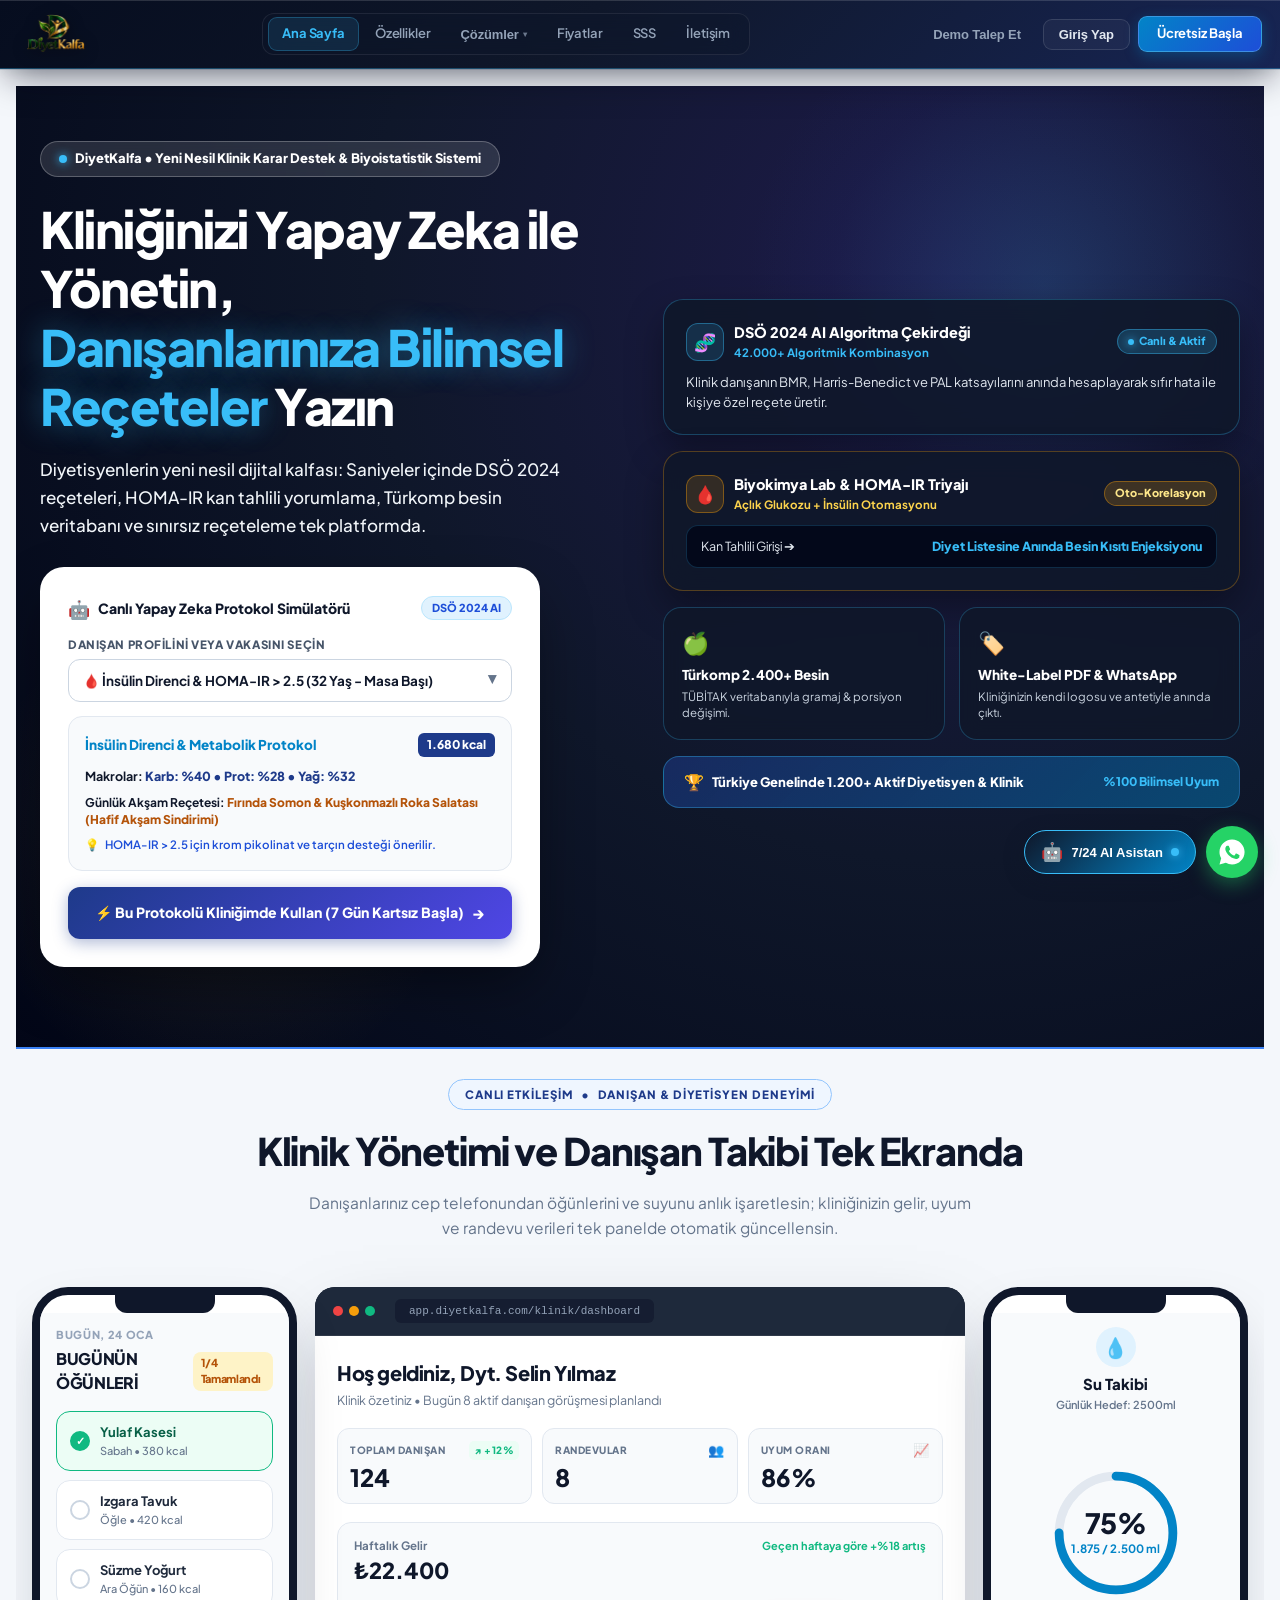
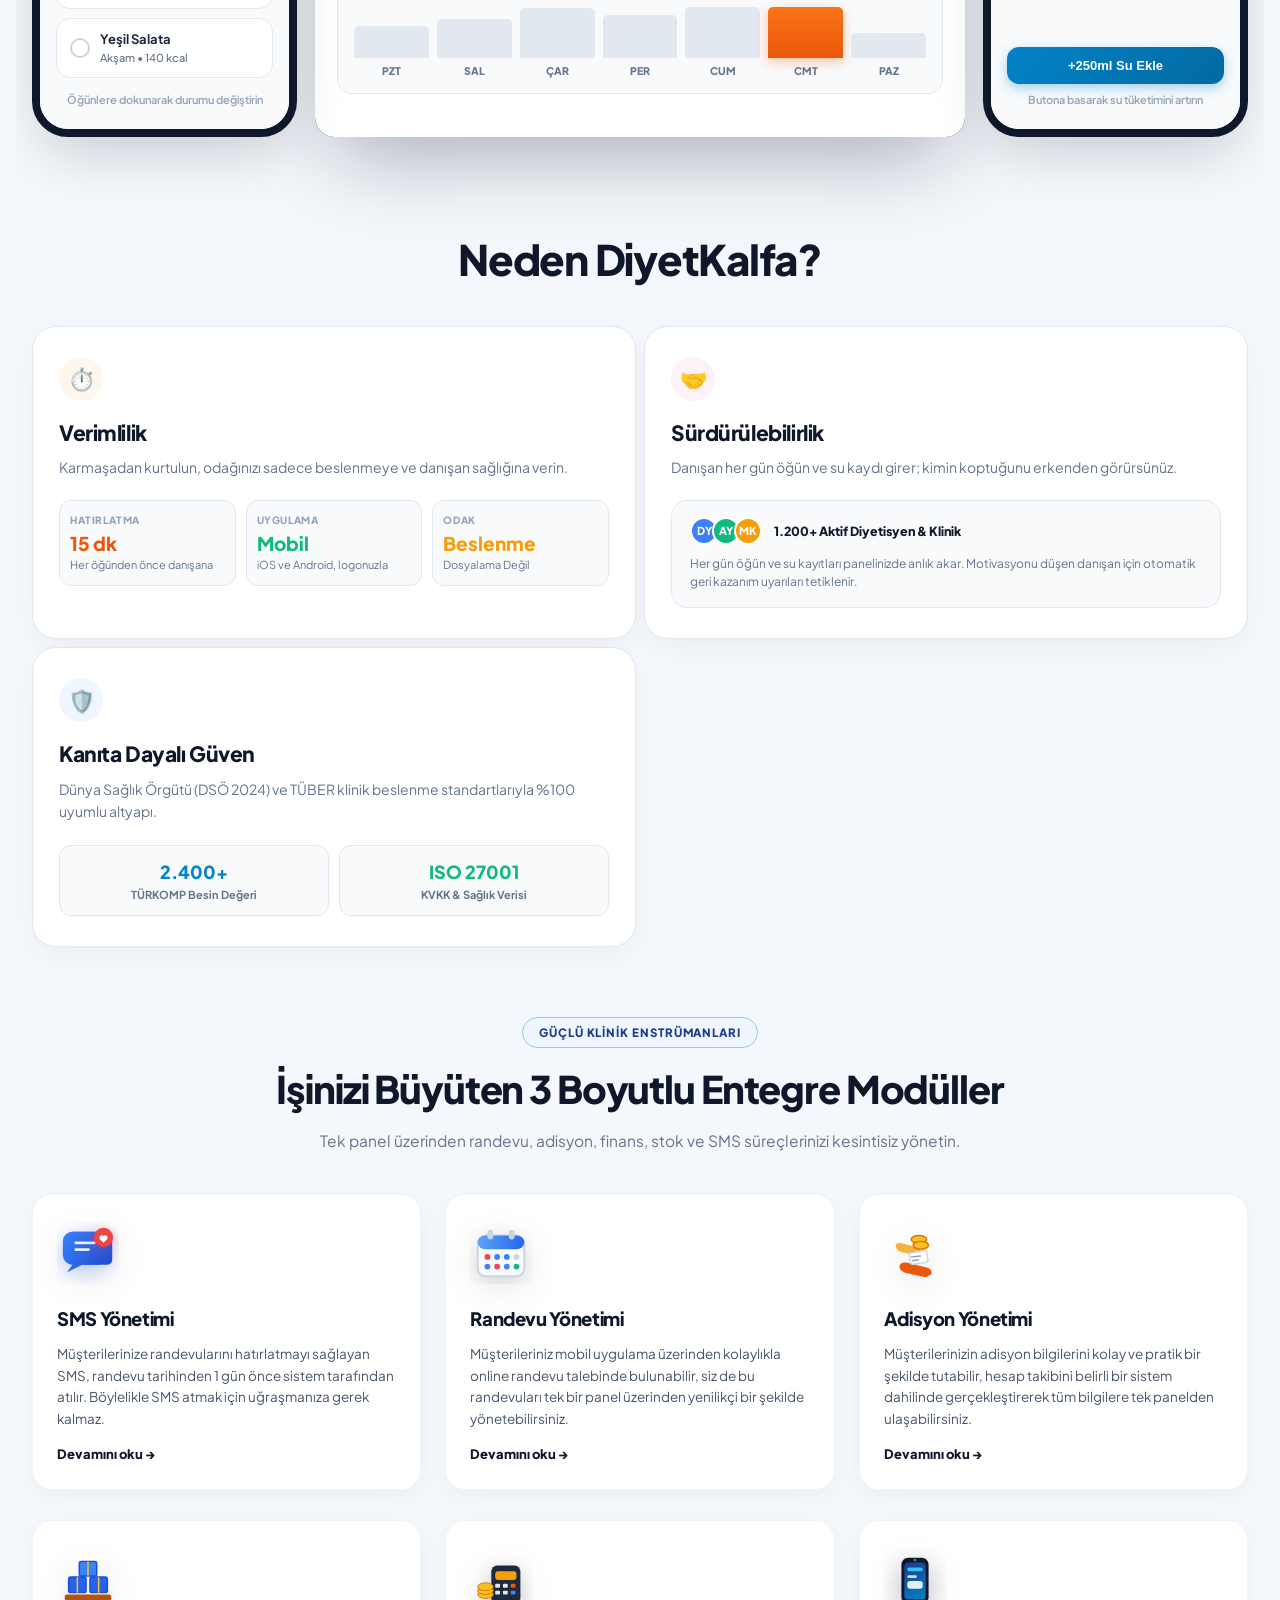
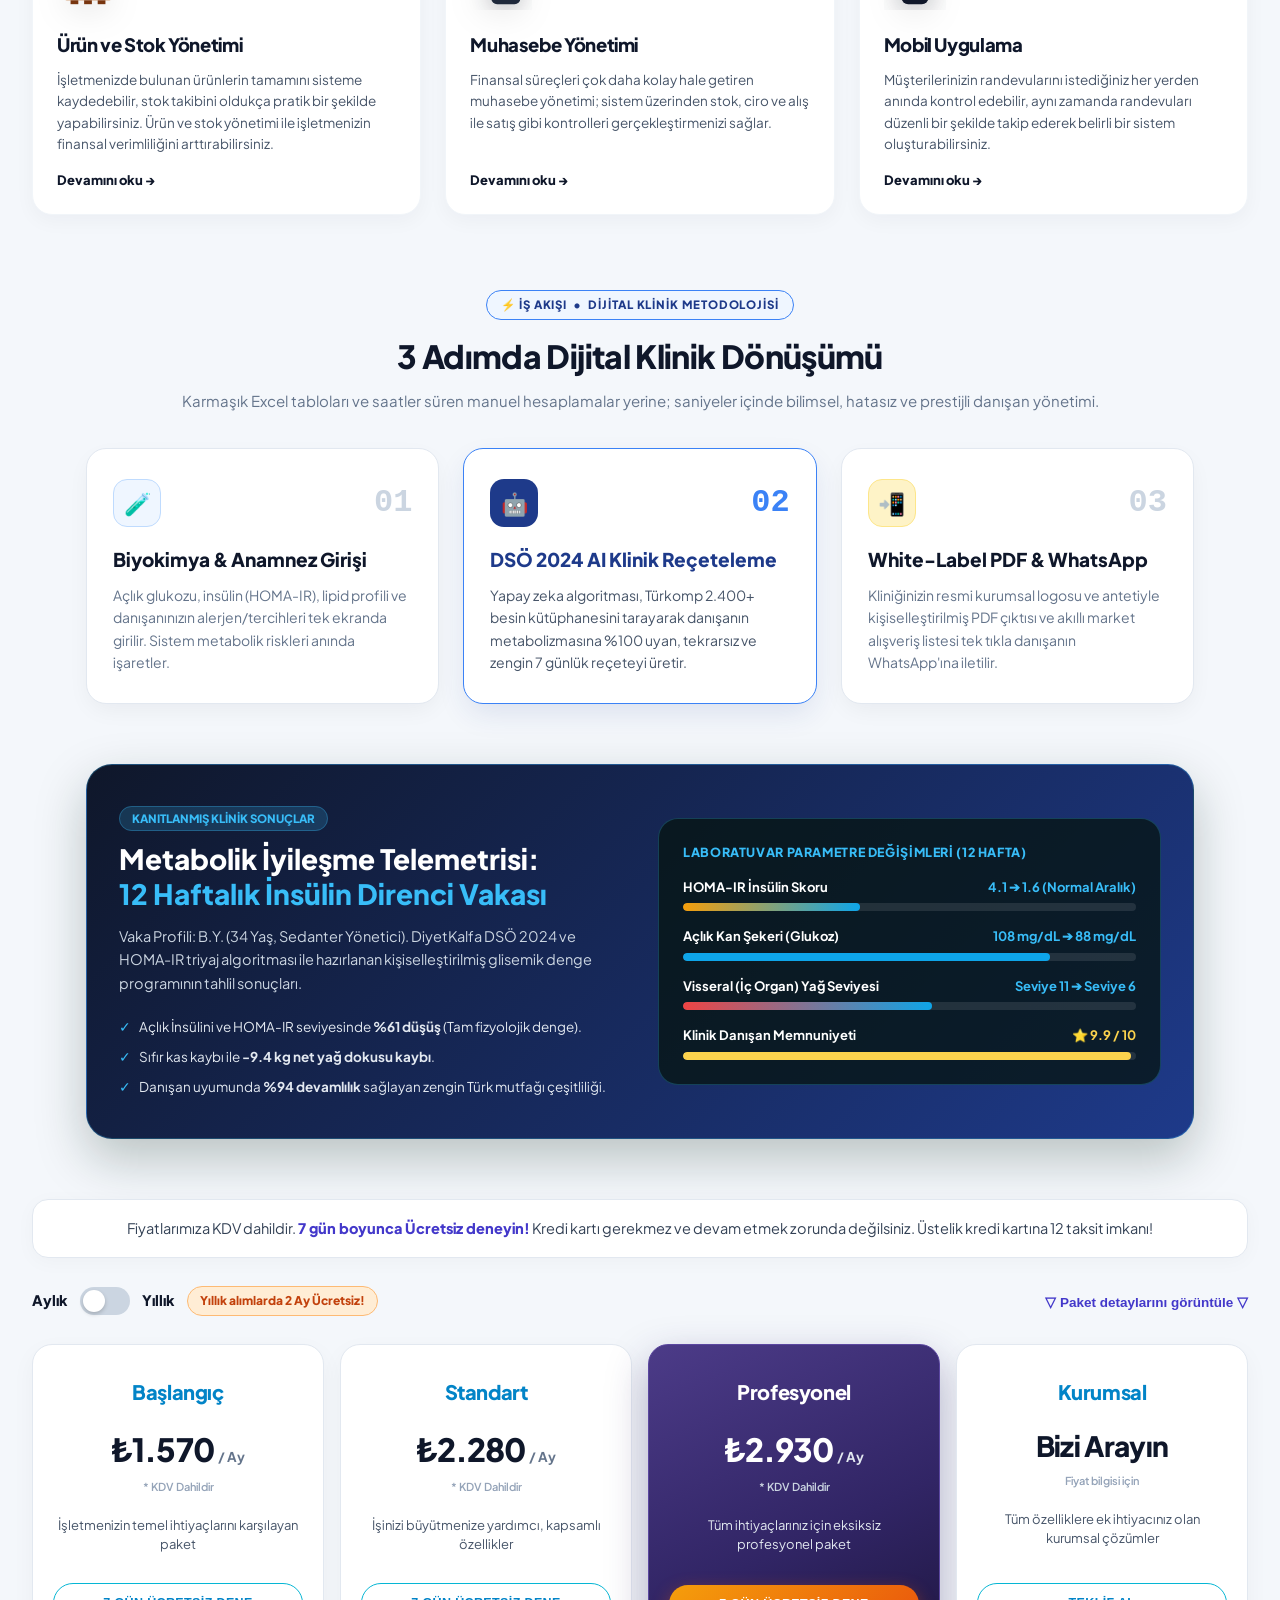
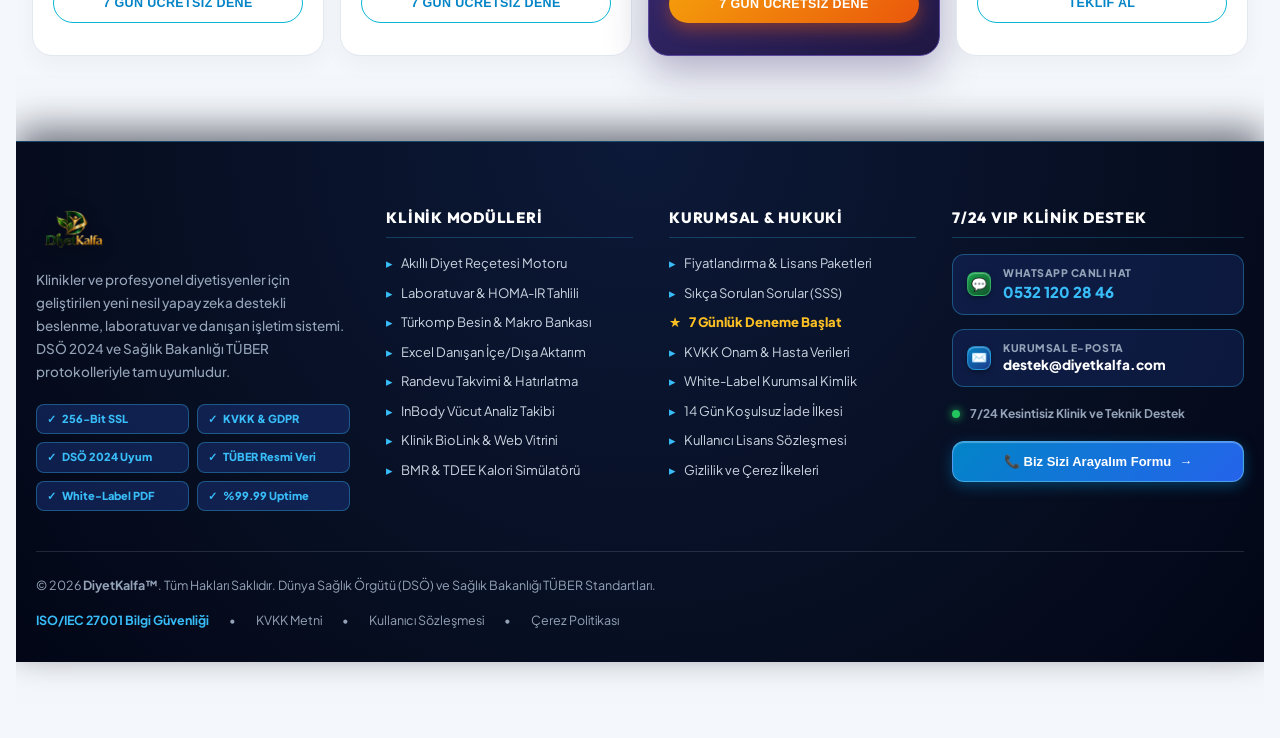
==== index.html @ ef4f3b82 "fix: resolve syntax error and optimize responsive desktop layout for side-by-side display" ====
﻿<!DOCTYPE html>
<html lang="tr">
<head>
  <link rel="icon" type="image/png" href="logo.png">
  <link rel="preconnect" href="https://fonts.googleapis.com">
  <link rel="preconnect" href="https://fonts.gstatic.com" crossorigin>
  <link href="https://fonts.googleapis.com/css2?family=Outfit:wght@400;500;600;700;800;900&family=Plus+Jakarta+Sans:wght@400;500;600;700;800;900&family=JetBrains+Mono:wght@500;700&display=swap" rel="stylesheet">
  <meta charset="UTF-8">
    <meta http-equiv="Cache-Control" content="no-cache, no-store, must-revalidate">
  <meta http-equiv="Pragma" content="no-cache">
  <meta http-equiv="Expires" content="0">
  <meta name="viewport" content="width=device-width, initial-scale=1.0, maximum-scale=1.0, user-scalable=no">
  <script>
    function scrollToSection(id) {
      var el = document.getElementById(id);
      if (el) {
        el.scrollIntoView({ behavior: 'smooth', block: 'start' });
      } else if (id === 'section-saas-pricing') {
        if (typeof scrollToPricingSection === 'function') scrollToPricingSection();
      }
    }
    function toggleFaq(btn) {
      var content = btn.nextElementSibling;
      var icon = btn.querySelector('.faq-icon');
      if (!content) return;
      var isOpen = content.style.display === 'block';
      content.style.display = isOpen ? 'none' : 'block';
      if (icon) {
        icon.textContent = isOpen ? '+' : '−';
        icon.style.transform = isOpen ? 'rotate(0deg)' : 'rotate(180deg)';
      }
    }
  </script>
  <title>DiyetKalfa - Yeni Nesil Diyetisyen Yazılımı & Klinik Beslenme Platformu</title>
  <style>
    /* ============================================================ */
    /* DiyetKalfa - ULTRA AKICI, SIFIR KAYMA MOBİL & PC CSS */
    /* KLİNİK BESLENME & DİYETİSYEN İŞLETİM SİSTEMİ TEMASI         */
    /* ============================================================ */
    /* ============================================================== */
/* DiyetKalfa - ASKERİ YEŞİL, TABA & BEYAZ KURUMSAL TEMASI */
/* ============================================================== */

/* ========================================================================== */
/* DIYETKALFA - ULTRA LÜKS YEŞİL, BEJ, ACI KAHVERENGİ VE TOPRAK TONLARI TEMASI */
/* ========================================================================== */

:root {
  /* 1. YEŞİL (Derin Zümrüt & Asil Orman Yeşili) */
  --luxury-green: #1e3a8a;
  --luxury-green-dark: #0f172a;
  --luxury-green-hover: #1d4ed8;
  --luxury-green-border: #3b82f6;
  --luxury-green-tint: #eff6ff;

  /* 2. BEJ (İpeksi Alabaster & Sıcak Lüks Bej) */
  --luxury-beige: #e2e8f0;
  --luxury-beige-light: #f4f7fb;
  --luxury-beige-card: #fdfbf7;
  --luxury-beige-border: #cbd5e1;
  --luxury-beige-dark: #94a3b8;

  /* 3. ACI KAHVERENGİ (Dark Espresso & Derin Kavrulmuş Kakao) */
  --espresso-brown: #0f172a;
  --espresso-dark: #0f172a;
  --espresso-hover: #351f15;
  --espresso-border: #4a3225;
  --espresso-light: #f9f5f2;

  /* 4. TOPRAK TONLARI (Organik Pişmiş Toprak / Terracotta & Kehribar) */
  --earth-terracotta: #4f46e5;
  --earth-terracotta-dark: #743f29;
  --earth-terracotta-light: #eef2ff;
  --earth-terracotta-border: #e6d3c9;
  --earth-amber: #c2854e;

  /* YÜZEY VE TABAN RENKLERİ */
  --surface: #ffffff;
  --bg-page: #f4f7fb;
  --border-color: #cbd5e1;
  --border-subtle: #efe9df;
  --dark-slate: #0f172a;
  --text-main: #0f172a;
  --text-muted: #475569;
  --text-subtle: #94867e;

  /* UYUMLULUK KÖPRÜLERİ */
  --military-green: var(--luxury-green);
  --military-green-dark: var(--luxury-green-dark);
  --military-green-light: var(--luxury-green-tint);
  --military-green-border: var(--luxury-green-border);
  --taba: var(--earth-terracotta);
  --taba-dark: var(--earth-terracotta-dark);
  --taba-light: var(--earth-terracotta-light);
  --taba-border: var(--earth-terracotta-border);
  --dusty-pink: var(--earth-terracotta);
  --dusty-pink-dark: var(--earth-terracotta-dark);
  --dusty-pink-light: var(--earth-terracotta-light);
  --dusty-pink-border: var(--earth-terracotta-border);
  --pastel-green: var(--luxury-green);
  --pastel-green-dark: var(--luxury-green-dark);
  --pastel-green-light: var(--luxury-green-tint);
  --pastel-green-border: var(--luxury-green-border);

  --radius-sm: 8px;
  --radius-md: 12px;
  --radius-lg: 16px;
  --radius-xl: 22px;
  --shadow-sm: 0 1px 3px rgba(36, 21, 14, 0.05);
  --shadow-md: 0 4px 14px -2px rgba(36, 21, 14, 0.08);
  --shadow-lg: 0 14px 28px -4px rgba(36, 21, 14, 0.12);
}

/* Genel Arka Plan ve Tipografi */
body {
  background-color: var(--bg-page) !important;
  color: var(--text-main) !important;
  font-family: 'Plus Jakarta Sans', -apple-system, BlinkMacSystemFont, "Segoe UI", Roboto, sans-serif !important;
}

/* Header Düzenlemeleri (Lüks Bej & Zümrüt Yeşili) */
.app-header {
  background: rgba(250, 248, 244, 0.97) !important;
  border-bottom: 1.5px solid var(--luxury-beige-border) !important;
  box-shadow: 0 2px 14px rgba(36, 21, 14, 0.04) !important;
}

.logo-icon {
  background: linear-gradient(135deg, var(--luxury-green) 0%, var(--espresso-brown) 100%) !important;
  color: #ffffff !important;
  box-shadow: 0 4px 10px rgba(30, 58, 138, 0.3) !important;
}

.logo-text h1 {
  color: var(--espresso-dark) !important;
}

/* Lüks Butonlar */
.btn-pastel-green {
  background: linear-gradient(135deg, var(--luxury-green) 0%, var(--luxury-green-dark) 100%) !important;
  color: #ffffff !important;
  border-color: var(--luxury-green-dark) !important;
  box-shadow: 0 3px 10px rgba(30, 58, 138, 0.25) !important;
}

.btn-pastel-green:hover {
  background: var(--luxury-green-hover) !important;
  color: #ffffff !important;
}

.btn-pricing-highlight {
  background: linear-gradient(135deg, var(--earth-terracotta) 0%, var(--earth-terracotta-dark) 100%) !important;
  color: #ffffff !important;
  box-shadow: 0 4px 14px rgba(148, 89, 63, 0.35) !important;
}

.btn-pricing-highlight:hover {
  background: var(--earth-terracotta-dark) !important;
  box-shadow: 0 6px 18px rgba(148, 89, 63, 0.45) !important;
}

.btn-outline-pink {
  background: var(--earth-terracotta-light) !important;
  color: var(--earth-terracotta-dark) !important;
  border-color: var(--earth-terracotta-border) !important;
}

.btn-pastel-sage {
  background: #eff6ff !important;
  color: #1e3a8a !important;
  border: 1.5px solid #7dd3fc !important;
  border-radius: 12px !important;
  font-weight: 700 !important;
  box-shadow: 0 2px 6px rgba(56, 189, 248, 0.15) !important;
}

/* Nav Dock ve Kartlar */
.saas-nav-dock {
  background: rgba(250, 248, 244, 0.96) !important;
  border-bottom: 1.5px solid var(--luxury-beige-border) !important;
  box-shadow: 0 2px 10px rgba(36, 21, 14, 0.04) !important;
}

.saas-tab-btn:hover {
  color: var(--luxury-green) !important;
  background: var(--luxury-green-tint) !important;
}

.saas-tab-btn.active {
  background: var(--luxury-green-tint) !important;
  color: var(--luxury-green-dark) !important;
  border-color: var(--luxury-green-border) !important;
}

.saas-tab-btn.active .badge-pill {
  background: var(--earth-terracotta) !important;
  color: #ffffff !important;
}

.metric-card, .plan-day-card, .client-summary-card, .macro-bar-card, .commercial-modal-box {
  background: var(--surface) !important;
  border-color: var(--border-color) !important;
  box-shadow: var(--shadow-sm) !important;
}

/* Fiyatlandırma Switcher */
.billing-cycle-switch {
  background: var(--luxury-beige-border) !important;
}



/* Global Arka Plan ve Tipografi */
body {
  background-color: var(--bg-page) !important;
  color: var(--text-main) !important;
  font-family: 'Plus Jakarta Sans', -apple-system, BlinkMacSystemFont, "Segoe UI", Roboto, sans-serif !important;
}

/* Header Düzenlemeleri */
.app-header {
  background: rgba(255, 255, 255, 0.96) !important;
  border-bottom: 1.5px solid var(--border-color) !important;
  box-shadow: 0 2px 10px rgba(28, 51, 43, 0.05) !important;
}

.logo-icon {
  background: linear-gradient(135deg, var(--military-green) 0%, var(--taba) 100%) !important;
  color: #ffffff !important;
  box-shadow: 0 3px 8px rgba(37, 99, 235, 0.25) !important;
}

.logo-text h1 {
  color: var(--military-green-dark) !important;
}

.live-status-pill {
  background: var(--military-green-light) !important;
  border-color: var(--military-green-border) !important;
  color: var(--military-green-dark) !important;
}

.pulsing-dot {
  background: var(--military-green) !important;
}

/* Buton Renkleri (Askeri Yeşil & Taba & Beyaz) */
.btn-pastel-green {
  background: linear-gradient(135deg, var(--military-green) 0%, var(--military-green-dark) 100%) !important;
  color: #ffffff !important;
  border-color: var(--military-green-dark) !important;
  box-shadow: 0 2px 8px rgba(37, 99, 235, 0.2) !important;
}

.btn-pastel-green:hover {
  background: var(--military-green-hover) !important;
  color: #ffffff !important;
}

.btn-pastel-sage {
  background: #eff6ff !important;
  color: #1e3a8a !important;
  border: 1.5px solid #7dd3fc !important;
  border-radius: 12px !important;
  font-weight: 700 !important;
  box-shadow: 0 2px 6px rgba(56, 189, 248, 0.15) !important;
}

.btn-pastel-sage:hover {
  background: linear-gradient(135deg, #1e3a8a 0%, #0284c7 100%) !important;
  color: #ffffff !important;
  border-color: #0284c7 !important;
  box-shadow: 0 4px 12px rgba(2, 132, 199, 0.3) !important;
}

.btn-outline-pink {
  background: var(--taba-light) !important;
  color: var(--taba-dark) !important;
  border-color: var(--taba-border) !important;
}

.btn-outline-pink:hover {
  background: #f4e6df !important;
  color: var(--taba-dark) !important;
}

.btn-pricing-highlight {
  background: linear-gradient(135deg, var(--taba) 0%, var(--taba-dark) 100%) !important;
  color: #ffffff !important;
  box-shadow: 0 4px 14px rgba(180, 101, 74, 0.35) !important;
}

.btn-pricing-highlight:hover {
  background: var(--taba-hover) !important;
  box-shadow: 0 6px 18px rgba(180, 101, 74, 0.45) !important;
}

/* Nav Dock ve Sekmeler */
.saas-nav-dock {
  background: rgba(255, 255, 255, 0.95) !important;
  border-bottom: 1px solid var(--border-color) !important;
  box-shadow: 0 2px 8px rgba(28, 51, 43, 0.04) !important;
}

.saas-tab-btn {
  color: var(--text-muted) !important;
  background: transparent !important;
}

.saas-tab-btn:hover {
  color: var(--military-green-dark) !important;
  background: var(--military-green-light) !important;
}

.saas-tab-btn.active {
  background: var(--military-green-light) !important;
  color: var(--military-green-dark) !important;
  border-color: var(--military-green-border) !important;
  box-shadow: 0 2px 6px rgba(37, 99, 235, 0.1) !important;
}

.saas-tab-btn.active .badge-pill {
  background: var(--taba) !important;
  color: #ffffff !important;
}

/* Mobil Alt Çubuk */
.mobile-bottom-dock {
  background: rgba(255, 255, 255, 0.96) !important;
  border-top: 1.5px solid var(--border-color) !important;
  box-shadow: 0 -4px 16px rgba(28, 51, 43, 0.06) !important;
}

.mobile-dock-btn {
  color: var(--text-muted) !important;
}

.mobile-dock-btn.active {
  color: var(--taba) !important;
}

/* Kartlar ve Yüzeyler */
.metric-card, .plan-day-card, .client-summary-card, .macro-bar-card, .commercial-modal-box {
  background: var(--surface) !important;
  border-color: var(--border-color) !important;
  box-shadow: var(--shadow-sm) !important;
}

.metric-card:hover, .plan-day-card:hover {
  border-color: var(--military-green-border) !important;
  box-shadow: var(--shadow-md) !important;
}

/* Fiyatlandırma Switcher */
.billing-cycle-switch {
  background: #e2e8f0 !important;
}

/* ============================================================== */
/* PAYWALL & KİLİTLİ / AÇIK UYGULAMA DURUM KONTROLÜ               */
/* ============================================================== */

/* KİLİTLİ DURUM: Ziyaretçi satın almadıysa / deneme başlatmadıysa */
body.app-locked .saas-nav-dock {
  display: none !important;
}

body.app-locked .mobile-bottom-dock {
  display: none !important;
}

body.app-locked #view-diet,
body.app-locked #view-lab,
body.app-locked #view-foods,
body.app-locked #view-inbody,
body.app-locked #view-appointments,
body.app-locked #view-crm,
body.app-locked #view-reels,
body.app-locked #view-grocery,
body.app-locked #view-biolink {
  display: none !important;
}

body.app-locked #view-landing {
  display: block !important;
}

body.app-locked .header-clinical-actions {
  display: none !important;
}

body.app-locked .header-landing-actions {
  display: inline-flex !important;
}

/* AÇILMIŞ DURUM: Satın alma veya 7 günlük ücretsiz deneme sonrası */
body:not(.app-locked) .header-clinical-actions {
  display: inline-flex !important;
}

/* body:not(.app-locked) .header-landing-actions */ {
  display: none !important;
}



    /* KÖKTEN ÇÖZÜM: Tüm yatay kaymaları ve taşmaları engelle */
    html, body {
      width: 100%;
      max-width: 100vw;
      overflow-x: hidden !important;
      position: relative;
      margin: 0;
      padding: 0;
      -webkit-tap-highlight-color: transparent;
      text-size-adjust: 100%;
      -webkit-text-size-adjust: 100%;
    }

    * {
      box-sizing: border-box;
      margin: 0;
      padding: 0;
    }

    body {
      font-family: -apple-system, BlinkMacSystemFont, 'Segoe UI', Roboto, Helvetica, Arial, sans-serif;
      background-color: var(--bg-page);
      color: var(--text-main);
      line-height: 1.5;
      -webkit-font-smoothing: antialiased;
    }

    /* Scrollbar */
    ::-webkit-scrollbar { width: 5px; height: 5px; }
    ::-webkit-scrollbar-track { background: #eef2ff; }
    ::-webkit-scrollbar-thumb { background: #4f46e5; border-radius: 4px; }

    /* Header */
    .app-header {
      background: var(--surface);
      border-bottom: 2px solid var(--border-color);
      position: sticky;
      top: 0;
      z-index: 50;
      box-shadow: var(--shadow-sm);
      width: 100%;
    }
    .header-inner {
      max-width: 1380px;
      margin: 0 auto;
      padding: 0 16px;
      height: 64px;
      display: flex;
      align-items: center;
      justify-content: space-between;
      gap: 8px;
    }
    .logo-area {
      display: flex;
      align-items: center;
      gap: 10px;
      min-width: 0;
    }
    .logo-icon {
      width: 38px;
      height: 38px;
      flex-shrink: 0;
      background: linear-gradient(135deg, #4f46e5, #4f46e5);
      border-radius: var(--radius-md);
      display: flex;
      align-items: center;
      justify-content: center;
      color: white;
      box-shadow: 0 4px 10px rgba(190, 91, 112, 0.3);
    }
    .logo-text {
      min-width: 0;
      overflow: hidden;
    }
    .logo-text h1 {
      font-size: 17px;
      font-weight: 900;
      letter-spacing: -0.5px;
      color: var(--dark-slate);
      display: flex;
      align-items: center;
      gap: 3px !important;
      white-space: nowrap;
      text-overflow: ellipsis;
      overflow: hidden;
    }
    .logo-sub {
      font-size: 10px;
      font-weight: 700;
      color: var(--text-muted);
      white-space: nowrap;
      text-overflow: ellipsis;
      overflow: hidden;
    }
    .clinic-signature {
      font-size: 11px;
      font-weight: 900;
      color: #743f29;
      background: #eef2ff;
      padding: 4px 9px;
      border-radius: 9999px;
      border: 1px solid #f9a8d4;
      white-space: nowrap;
      flex-shrink: 0;
    }

    .header-actions {
      display: flex;
      align-items: center;
      gap: 6px;
      flex-shrink: 0;
    }

    /* Butonlar */
    .btn {
      display: inline-flex;
      align-items: center;
      justify-content: center;
      gap: 5px;
      padding: 8px 12px;
      font-size: 11px;
      font-weight: 800;
      border-radius: var(--radius-md);
      cursor: pointer;
      border: 1px solid transparent;
      transition: all 0.15s ease;
      text-decoration: none;
      white-space: nowrap;
      touch-action: manipulation;
    }
    .btn:active { transform: scale(0.97); }
    .btn-pastel-green {
      background: linear-gradient(135deg, #1e3a8a, #4f7765);
      color: #0f172a;
      border-color: #4f7765;
      box-shadow: 0 2px 6px rgba(56, 189, 248, 0.3);
    }
    .btn-pastel-sage {
  background: #eff6ff !important;
  color: #1e3a8a !important;
  border: 1.5px solid #7dd3fc !important;
  border-radius: 12px !important;
  font-weight: 700 !important;
  box-shadow: 0 2px 6px rgba(56, 189, 248, 0.15) !important;
}
    .btn-whatsapp-pastel {
      background: #38bdf8;
      color: #052e16;
      border-color: #0ea5e9;
      box-shadow: 0 2px 6px rgba(74, 222, 128, 0.3);
    }
    .btn-secondary {
      background: #ffffff;
      color: var(--dusty-pink-dark);
      border-color: var(--dusty-pink-border);
    }

    .main-container {
      max-width: 1380px;
      margin: 0 auto;
      padding: 16px;
      display: flex;
      flex-direction: column;
      gap: 16px;
      width: 100%;
    }

    /* Hero Banner */
        .hero-banner {
      background: linear-gradient(135deg, #1e3a8a 0%, #0f172a 100%);
      border-radius: 18px;
      padding: 20px 24px;
      color: #ffffff;
      box-shadow: 0 6px 20px rgba(30, 58, 138, 0.15);
      border: 1.5px solid #3b82f6;
      width: 100%;
    }
    .hero-tag {
      display: inline-flex;
      align-items: center;
      gap: 3px !important;
      font-size: 10px;
      font-weight: 800;
      text-transform: uppercase;
      padding: 3px 8px;
      background: rgba(244, 114, 182, 0.2);
      border: 1px solid rgba(244, 114, 182, 0.4);
      color: #e6d3c9;
      border-radius: 9999px;
      margin-bottom: 6px;
    }
    .hero-title {
      font-size: 18px;
      font-weight: 900;
      letter-spacing: -0.3px;
      margin-bottom: 4px;
      line-height: 1.3;
    }
    .hero-desc {
      font-size: 12px;
      color: #eef2ff;
      line-height: 1.5;
    }

    /* 7 GÜNLÜK DOKUNMATİK SEKME ÇUBUĞU */
    .day-selector-wrapper {
      background: var(--surface);
      border: 1px solid var(--border-color);
      border-radius: var(--radius-lg);
      padding: 5px;
      display: flex;
      gap: 6px;
      overflow-x: auto;
      -webkit-overflow-scrolling: touch;
      scrollbar-width: none;
      width: 100%;
    }
    .day-selector-wrapper::-webkit-scrollbar { display: none; }
    .day-tab-btn {
      flex: 0 0 auto;
      min-width: 82px;
      background: #ffffff;
      border: 1px solid var(--border-color);
      border-radius: var(--radius-md);
      padding: 8px 6px;
      text-align: center;
      cursor: pointer;
      transition: all 0.15s ease;
      display: flex;
      flex-direction: column;
      gap: 2px;
      touch-action: manipulation;
    }
    .day-tab-btn.active {
      background: linear-gradient(135deg, #4f46e5, #4f46e5);
      color: white;
      border-color: #4f46e5;
      box-shadow: 0 3px 8px rgba(190, 91, 112, 0.35);
    }
    .day-tab-btn .day-title { font-size: 11px; font-weight: 900; }
    .day-tab-btn .day-sub { font-size: 9px; font-weight: 600; opacity: 0.9; }

    /* Izgara (Masaüstü & Mobil Uyumlu) */
    .workspace-grid {
      display: grid;
      grid-template-columns: 440px 1fr;
      gap: 16px;
      align-items: start;
      width: 100%;
    }
    @media (max-width: 960px) {
      .workspace-grid { grid-template-columns: 1fr; }
    }

    .card {
      background: var(--surface);
      border-radius: var(--radius-lg);
      border: 1px solid var(--border-color);
      box-shadow: var(--shadow-sm);
      overflow: hidden;
      width: 100%;
    }
    .card-header {
      padding: 12px 16px;
      border-bottom: 1px solid var(--border-color);
      display: flex;
      align-items: center;
      justify-content: space-between;
      background: #fdf8fa;
      flex-wrap: wrap;
      gap: 8px;
    }
    .card-title {
      font-size: 13px;
      font-weight: 800;
      color: var(--text-pink);
      display: flex;
      align-items: center;
      gap: 6px;
    }
    .card-body {
      padding: 16px;
      display: flex;
      flex-direction: column;
      gap: 14px;
      width: 100%;
    }

    /* Form Elemanları */
    .form-group { display: flex; flex-direction: column; gap: 3px !important; width: 100%; }
    .form-label { font-size: 10px; font-weight: 800; color: var(--text-pink); text-transform: uppercase; letter-spacing: 0.5px; }
    .form-row {
      display: grid;
      grid-template-columns: repeat(auto-fit, minmax(85px, 1fr));
      gap: 8px;
      width: 100%;
    }
    .form-input, .form-select, .form-textarea {
      width: 100%;
      background: #ffffff;
      border: 1px solid var(--border-subtle);
      border-radius: var(--radius-md);
      padding: 8px 10px;
      font-size: 12px;
      font-weight: 600;
      color: var(--dark-slate);
      outline: none;
      transition: all 0.15s ease;
      font-family: inherit;
    }
    .form-input:focus, .form-select:focus, .form-textarea:focus {
      background: #ffffff;
      border-color: var(--dusty-pink);
      box-shadow: 0 0 0 2px rgba(190, 91, 112, 0.15);
    }

    /* Hesaplama Rozeti */
    .calc-stat-badge {
      background: linear-gradient(135deg, #eef2ff, #eef2ff);
      border: 1px solid #f9a8d4;
      border-radius: var(--radius-md);
      padding: 10px;
      display: grid;
      grid-template-columns: repeat(3, 1fr);
      gap: 6px;
      text-align: center;
      width: 100%;
    }
    .calc-stat-item h6 { font-size: 9px; font-weight: 800; color: var(--dusty-pink-dark); text-transform: uppercase; margin-bottom: 2px; }
    .calc-stat-item .val { font-size: 14px; font-weight: 900; color: #743f29; }
    .calc-stat-item .sub { font-size: 9px; font-weight: 700; color: var(--text-muted); }

    /* Değişim Tablosu */
    .exchange-box {
      background: #ffffff;
      border: 1px solid var(--border-color);
      border-radius: var(--radius-md);
      overflow: hidden;
      width: 100%;
    }
    .exchange-header {
      background: #eef2ff;
      padding: 6px 10px;
      font-size: 10px;
      font-weight: 800;
      color: var(--dusty-pink-dark);
      display: flex;
      justify-content: space-between;
      align-items: center;
    }
    .exchange-grid {
      display: grid;
      grid-template-columns: repeat(3, 1fr);
      gap: 1px;
      background: var(--border-color);
      width: 100%;
    }
    @media (max-width: 480px) {
      .exchange-grid { grid-template-columns: repeat(2, 1fr); }
    }
    .exchange-item {
      background: #ffffff;
      padding: 6px 8px;
      display: flex;
      flex-direction: column;
      gap: 1px;
    }
    .exchange-item .grp-name { font-size: 9px; font-weight: 800; color: var(--text-pink); }
    .exchange-item .grp-val { font-size: 12px; font-weight: 900; color: var(--dark-slate); }
    .exchange-item .grp-desc { font-size: 8px; color: var(--text-subtle); }

    /* Kiler & Çipler */
    .chips-container {
      display: flex;
      flex-wrap: wrap;
      gap: 5px;
      background: #ffffff;
      border: 1px solid var(--border-color);
      border-radius: var(--radius-md);
      padding: 6px;
      min-height: 44px;
      max-height: 100px;
      overflow-y: auto;
      width: 100%;
    }
    .chip {
      display: inline-flex;
      align-items: center;
      gap: 3px !important;
      background: #eef2ff;
      color: #743f29;
      border: 1px solid #e6d3c9;
      border-radius: var(--radius-sm);
      padding: 2px 7px;
      font-size: 10px;
      font-weight: 700;
    }
    .chip button {
      background: none;
      border: none;
      cursor: pointer;
      color: #4f46e5;
      font-size: 11px;
      display: flex;
      align-items: center;
    }

    /* DSÖ 5 Altın Parametre Çubuğu (Mobilde 2 Kolonlu Katlanma) */
    .who-audit-bar {
      background: linear-gradient(135deg, #0f172a 0%, #1e3a8a 100%);
      color: white;
      border-radius: var(--radius-md);
      padding: 10px 12px;
      display: grid;
      grid-template-columns: repeat(5, 1fr);
      gap: 6px;
      text-align: center;
      border: 1.5px solid rgba(56, 189, 248, 0.38);
      width: 100%;
    }
    @media (max-width: 640px) {
      .who-audit-bar {
        grid-template-columns: repeat(2, 1fr);
      }
      .who-metric:last-child {
        grid-column: span 2;
      }
    }
    .who-metric h6 { font-size: 9.5px; font-weight: 800; color: #cbd5e1; text-transform: uppercase; margin-bottom: 2px; }
    .who-metric .num { font-size: 14px; font-weight: 900; color: #38bdf8 !important; }
    .who-metric .guideline { font-size: 9px; color: #93c5fd; }

    /* Öğün Kartları */
    .meals-stack { display: flex; flex-direction: column; gap: 10px; width: 100%; }
    .meal-card {
      background: var(--surface);
      border: 1px solid var(--border-color);
      border-radius: var(--radius-md);
      padding: 12px;
      display: flex;
      flex-direction: column;
      gap: 8px;
      transition: all 0.15s ease;
      border-left: 4px solid var(--dusty-pink);
      width: 100%;
    }
    .meal-card.snack-card { border-left-color: #f59e0b; }
    .meal-card.night-card { border-left-color: #8b5cf6; background: #faf8fe; }
    .meal-card.detox-card { border-left-color: #1e3a8a; background: #f0fdf9; }
    .meal-card.dessert-card { border-left-color: #ec4899; background: #fff5f8; }

    .meal-header {
      display: flex;
      align-items: center;
      justify-content: space-between;
      flex-wrap: wrap;
      gap: 3px !important;
    }
    .meal-tag-group { display: flex; align-items: center; gap: 6px; flex-wrap: wrap; }
    .meal-type-pill {
      font-size: 9px;
      font-weight: 900;
      text-transform: uppercase;
      padding: 2px 6px;
      border-radius: 5px;
    }
    .meal-type-pill.breakfast { background: #eef2ff; color: #743f29; }
    .meal-type-pill.lunch { background: #e0f2fe; color: #075985; }
    .meal-type-pill.dinner { background: #ffedd5; color: #9a3412; }
    .meal-type-pill.snack { background: #fef3c7; color: #92400e; }
    .meal-type-pill.night { background: #ede9fe; color: #5b21b6; }
    .meal-type-pill.detox { background: #e0f2fe; color: #0f172a; }
    .meal-type-pill.dessert { background: #fce7f3; color: #9d174d; }

    .meal-title { font-size: 13px; font-weight: 800; color: var(--dark-slate); }
    .meal-cals { font-size: 12px; font-weight: 900; color: var(--dusty-pink-dark); }
    .meal-ingredients { font-size: 10px; color: #64748b; background: #ffffff; padding: 6px 10px; border-radius: var(--radius-sm); border: 1px solid var(--border-color); }
    .meal-recipe { font-size: 11px; color: #1e1b22; line-height: 1.5; background: #ffffff; padding: 8px; border-radius: var(--radius-sm); border: 1px solid #cbd5e1; }
    .meal-synergy {
      font-size: 10px;
      font-weight: 700;
      color: #743f29;
      background: #eef2ff;
      border: 1px solid #e6d3c9;
      padding: 5px 8px;
      border-radius: var(--radius-sm);
    }

        /* Mini Değiştir Butonu & Toast Bildirimi */
    .btn-swap-mini {
      background: var(--dusty-pink-light);
      color: var(--dusty-pink);
      border: 1px solid var(--dusty-pink-border);
      padding: 3px 8px;
      border-radius: var(--radius-sm);
      font-size: 11px;
      font-weight: 700;
      cursor: pointer;
      display: inline-flex;
      align-items: center;
      gap: 3px;
      transition: all 0.2s ease;
      white-space: nowrap;
    }
    .btn-swap-mini:hover {
      background: var(--dusty-pink);
      color: #ffffff;
      transform: translateY(-1px);
      box-shadow: 0 2px 5px rgba(190, 91, 112, 0.25);
    }
    .app-toast {
      position: fixed;
      bottom: 24px;
      right: 24px;
      background: #1e1b22;
      color: #ffffff;
      padding: 12px 20px;
      border-radius: var(--radius-md);
      box-shadow: 0 10px 25px rgba(0,0,0,0.3);
      font-size: 13px;
      font-weight: 700;
      display: flex;
      align-items: center;
      gap: 10px;
      z-index: 99999;
      border-left: 4px solid var(--pastel-green);
      animation: toastSlideUp 0.3s cubic-bezier(0.16, 1, 0.3, 1);
      max-width: 90vw;
    }
    @keyframes toastSlideUp {
      from { opacity: 0; transform: translateY(20px); }
      to { opacity: 1; transform: translateY(0); }
    }

    /* Mobil Aksiyon Butonları */
    .action-button-group {
      display: flex;
      gap: 8px;
      flex-wrap: wrap;
      width: 100%;
    }
    @media (max-width: 640px) {
      .action-button-group {
        flex-direction: column;
      }
      .action-button-group .btn {
        width: 100%;
        padding: 10px 14px;
        font-size: 12px;
      }
      .header-actions .btn span { display: none; }
      .header-actions .btn { padding: 8px 10px; }
      .logo-text h1 { font-size: 15px; }
      .hero-title { font-size: 16px; }
    }

    /* Modal */
    .modal-backdrop {
      position: fixed;
      inset: 0;
      background: rgba(30, 27, 34, 0.7);
      backdrop-filter: blur(4px);
      z-index: 100;
      display: none;
      align-items: center;
      justify-content: center;
      padding: 16px;
    }
    .modal-backdrop.open { display: flex; }
    .modal-box {
      background: #ffffff;
      border-radius: var(--radius-lg);
      max-width: 600px;
      width: 100%;
      max-height: 90vh;
      overflow-y: auto;
      box-shadow: var(--shadow-lg);
      padding: 20px;
      display: flex;
      flex-direction: column;
      gap: 14px;
      border: 2px solid var(--border-color);
    }
    /* ============================================================ */
    /* ANA MOD GEÇİŞ SEKMELERİ (DİYET / INSTAGRAM İÇERİK MOTORU)    */
    /* ============================================================ */
    .nav-switcher-bar {
      background: var(--surface);
      border-bottom: 2px solid var(--border-color);
      width: 100%;
      position: sticky;
      top: 64px;
      z-index: 45;
      box-shadow: 0 2px 6px rgba(190, 91, 112, 0.05);
    }
    .nav-switcher-inner {
      max-width: 1380px;
      margin: 0 auto;
      padding: 6px 16px;
      display: flex;
      align-items: center;
      gap: 10px;
      overflow-x: auto;
      scrollbar-width: none;
    }
    .nav-switcher-inner::-webkit-scrollbar { display: none; }
    .nav-switch-btn {
      flex: 1;
      max-width: 480px;
      display: flex;
      align-items: center;
      justify-content: center;
      gap: 8px;
      padding: 10px 16px;
      border-radius: var(--radius-md);
      border: 1.5px solid var(--border-color);
      background: #ffffff;
      color: var(--text-muted);
      font-size: 13px;
      font-weight: 800;
      cursor: pointer;
      transition: all 0.2s ease;
      white-space: nowrap;
    }
    .nav-switch-btn:hover {
      background: #eef2ff;
      border-color: #e6d3c9;
      color: var(--dusty-pink);
    }
    .nav-switch-btn.active {
      background: linear-gradient(135deg, #eef2ff, #ffe4e6);
      border-color: var(--dusty-pink);
      color: var(--dusty-pink-dark);
      box-shadow: 0 2px 8px rgba(190, 91, 112, 0.15);
    }
    .nav-switch-btn .pill-tag {
      font-size: 10px;
      font-weight: 800;
      background: #1e3a8a;
      color: #0f172a;
      padding: 2px 8px;
      border-radius: 999px;
    }
    .nav-switch-btn.active .pill-tag {
      background: var(--dusty-pink);
      color: #ffffff;
    }

    /* ============================================================ */
    /* INSTAGRAM REELS & VİDEO İÇERİK STÜDYOSU STİLLERİ             */
    /* ============================================================ */
    .reels-studio-header {
      background: linear-gradient(135deg, #ffffff 0%, #eef2ff 100%);
      border: 1.5px solid #e6d3c9;
      border-radius: var(--radius-lg);
      padding: 18px 20px;
      margin-bottom: 20px;
      box-shadow: var(--shadow-sm);
    }
    .reels-grid {
      display: grid;
      grid-template-columns: 460px 1fr;
      gap: 20px;
      align-items: start;
    }
    @media (max-width: 1024px) {
      .reels-grid {
        grid-template-columns: 1fr;
      }
    }
    .topic-chips-grid {
      display: flex;
      flex-wrap: wrap;
      gap: 7px;
      margin-top: 8px;
    }
    .topic-chip-btn {
      padding: 7px 12px;
      border-radius: 999px;
      border: 1px solid var(--border-color);
      background: #ffffff;
      color: var(--text-main);
      font-size: 12px;
      font-weight: 700;
      cursor: pointer;
      display: inline-flex;
      align-items: center;
      gap: 6px;
      transition: all 0.18s ease;
    }
    .topic-chip-btn:hover {
      border-color: var(--dusty-pink);
      background: #eef2ff;
      color: var(--dusty-pink);
    }
    .topic-chip-btn.active {
      background: var(--dusty-pink);
      border-color: var(--dusty-pink);
      color: #ffffff;
      box-shadow: 0 2px 6px rgba(190, 91, 112, 0.3);
    }
    .mode-tab-group {
      display: grid;
      grid-template-columns: repeat(2, 1fr);
      gap: 8px;
      margin-top: 8px;
    }
    .mode-btn {
      padding: 9px 10px;
      border-radius: var(--radius-sm);
      border: 1px solid var(--border-color);
      background: #ffffff;
      font-size: 11.5px;
      font-weight: 800;
      color: var(--text-muted);
      cursor: pointer;
      text-align: center;
      transition: all 0.18s ease;
    }
    .mode-btn:hover {
      background: #eef2ff;
      border-color: #e6d3c9;
    }
    .mode-btn.active {
      background: #f1f5f9;
      border-color: #4f7765;
      color: #0f172a;
      box-shadow: 0 1px 3px rgba(56, 189, 248, 0.2);
    }
    .reels-action-bar {
      display: flex;
      gap: 8px;
      flex-wrap: wrap;
      margin-top: 14px;
      padding-top: 14px;
      border-top: 1px solid var(--border-color);
    }
    .reels-card-box {
      background: #ffffff;
      border: 1.5px solid var(--border-color);
      border-radius: var(--radius-md);
      padding: 16px;
      margin-bottom: 14px;
      box-shadow: var(--shadow-sm);
      position: relative;
    }
    .reels-box-header {
      display: flex;
      align-items: center;
      justify-content: space-between;
      margin-bottom: 10px;
      gap: 8px;
      flex-wrap: wrap;
    }
    .badge-reels-tag {
      display: inline-flex;
      align-items: center;
      gap: 3px !important;
      padding: 3px 9px;
      border-radius: 6px;
      font-size: 11px;
      font-weight: 900;
    }
    .badge-hook { background: #fee2e2; color: #991b1b; border: 1px solid #fecaca; }
    .badge-broll { background: #e0e7ff; color: #3730a3; border: 1px solid #c7d2fe; }
    .badge-script { background: #f1f5f9; color: #0f172a; border: 1px solid #c2d1c8; }
    .badge-cta { background: #fef3c7; color: #92400e; border: 1px solid #fde68a; }
    .badge-caption { background: #eef2ff; color: #743f29; border: 1px solid #e6d3c9; }
    .badge-recipe { background: #fdf4ff; color: #86198f; border: 1px solid #f5d0fe; }

    .agenda-card-item {
      background: #ffffff;
      border: 1px solid var(--border-color);
      border-radius: var(--radius-sm);
      padding: 12px;
      margin-bottom: 8px;
      display: flex;
      align-items: flex-start;
      justify-content: space-between;
      gap: 10px;
      transition: all 0.2s ease;
    }
    .agenda-card-item.done {
      background: #f4f7fb;
      opacity: 0.7;
    }
    .agenda-card-item.done .agenda-text {
      text-decoration: line-through;
    }
    /* ============================================================ */
    /* DiyetKalfa - TİCARİ MODAL, CRM & ALIŞVERİŞ LİSTESİ CSS */
    /* ============================================================ */

    /* 4 Farklı Klinik Renk Teması */
    body.theme-sapphire {
      --dusty-pink: #2563eb;
      --dusty-pink-dark: #1e40af;
      --dusty-pink-light: #eff6ff;
      --dusty-pink-border: #bfdbfe;
      --pastel-green: #38bdf8;
      --pastel-green-hover: #0ea5e9;
      --pastel-green-dark: #0369a1;
      --pastel-green-light: #f0f9ff;
      --pastel-sage: #bae6fd;
      --bg-page: #f4f7fb;
      --text-main: #0f172a;
      --text-pink: #2563eb;
      --text-muted: #475569;
    }

    body.theme-emerald {
      --dusty-pink: #1e3a8a;
      --dusty-pink-dark: #0f172a;
      --dusty-pink-light: #f1f5f9;
      --dusty-pink-border: #c2d1c8;
      --pastel-green: #1e3a8a;
      --pastel-green-hover: #1e3a8a;
      --pastel-green-dark: #0f172a;
      --pastel-green-light: #f1f5f9;
      --pastel-sage: #1e3a8a;
      --bg-page: #f6fcf8;
      --text-main: #0f172a;
      --text-pink: #1e3a8a;
      --text-muted: #374151;
    }

    body.theme-dark {
      --dusty-pink: #4f46e5;
      --dusty-pink-dark: #fb7185;
      --dusty-pink-light: #2a1b28;
      --dusty-pink-border: #4a2840;
      --pastel-green: #4f7765;
      --pastel-green-hover: #1e3a8a;
      --pastel-green-dark: #0f172a;
      --pastel-green-light: #132e27;
      --pastel-sage: #1e3a8a;
      --dark-slate: #f4f7fb;
      --surface: #1e1b24;
      --bg-page: #131118;
      --border-color: #382c35;
      --border-subtle: #4a2840;
      --text-main: #f0ede6;
      --text-pink: #4f46e5;
      --text-muted: #94a3b8;
      --text-subtle: #94a3b8;
    }

    /* Makro Besin Dağılım Çubukları */
    .macro-bar-container {
      display: flex;
      flex-direction: column;
      gap: 6px;
      margin-top: 10px;
      padding: 10px;
      background: var(--surface);
      border-radius: var(--radius-sm);
      border: 1px solid var(--border-color);
    }
    .macro-row {
      display: flex;
      align-items: center;
      justify-content: space-between;
      font-size: 11px;
    }
    .macro-track {
      flex: 1;
      height: 6px;
      background: #f0ede6;
      border-radius: 3px;
      margin: 0 8px;
      overflow: hidden;
    }
    .macro-fill-protein { height: 100%; background: #3b82f6; border-radius: 3px; }
    .macro-fill-carb { height: 100%; background: #f59e0b; border-radius: 3px; }
    .macro-fill-fat { height: 100%; background: #ef4444; border-radius: 3px; }

    /* Alışveriş Listesi Kartları */
    .grocery-grid {
      display: grid;
      grid-template-columns: repeat(auto-fit, minmax(240px, 1fr));
      gap: 12px;
      margin-top: 14px;
    }
    .grocery-card {
      background: var(--surface);
      border: 1px solid var(--border-color);
      border-radius: var(--radius-md);
      padding: 14px;
      box-shadow: var(--shadow-sm);
    }
    .grocery-card h4 {
      display: flex;
      align-items: center;
      gap: 6px;
      font-size: 13px;
      font-weight: 800;
      color: var(--dark-slate);
      margin-bottom: 8px;
      padding-bottom: 6px;
      border-bottom: 1px dashed var(--border-color);
    }
    .grocery-item-list {
      list-style: none;
      padding: 0;
      margin: 0;
      display: flex;
      flex-direction: column;
      gap: 5px;
    }
    .grocery-item-list li {
      font-size: 11.5px;
      color: var(--text-muted);
      display: flex;
      align-items: center;
      gap: 6px;
    }

    /* Danışan Kasası & CRM Tablosu */
    .crm-table-wrapper {
      width: 100%;
      overflow-x: auto;
      margin-top: 12px;
      background: var(--surface);
      border-radius: var(--radius-md);
      border: 1px solid var(--border-color);
    }
    .crm-table {
      width: 100%;
      border-collapse: collapse;
      font-size: 12px;
      text-align: left;
    }
    .crm-table th {
      background: #f4f7fb;
      color: var(--dusty-pink-dark);
      font-weight: 800;
      padding: 10px 12px;
      border-bottom: 1px solid var(--border-color);
      white-space: nowrap;
    }
    .crm-table td {
      padding: 10px 12px;
      border-bottom: 1px solid var(--border-color);
      color: var(--text-main);
      white-space: nowrap;
    }
    .crm-table tr:hover td {
      background: #fff9fb;
    }
    .crm-badge {
      display: inline-block;
      padding: 2px 8px;
      border-radius: 12px;
      font-size: 10px;
      font-weight: 700;
    }
    .crm-badge-active { background: #f1f5f9; color: #1d4ed8; }
    .crm-badge-target { background: #fef3c7; color: #b45309; }

    /* Ticari Modal Pencereleri */
    .commercial-modal-box {
      background: #ffffff;
      width: 92%;
      max-width: 600px;
      max-height: 90vh;
      overflow-y: auto;
      border-radius: var(--radius-lg);
      padding: 22px;
      box-shadow: 0 20px 40px rgba(0,0,0,0.25);
      position: relative;
    }
    .modal-close-btn {
      position: absolute;
      top: 14px;
      right: 14px;
      background: #f0ede6;
      border: none;
      width: 28px;
      height: 28px;
      border-radius: 50%;
      cursor: pointer;
      display: flex;
      align-items: center;
      justify-content: center;
      font-weight: 800;
      color: #64748b;
    }
    .modal-close-btn:hover {
      background: #cbd5e1;
      color: #0f172a;
    }

    /* ============================================================ */
    /* DiyetKalfa - ULTRA MODERN WEBAPP STİLLERİ & BUTONLAR */
    /* ============================================================ */

    /* Canlı Durum Rozeti (Pulsing Dot) */
    .live-status-pill {
      display: inline-flex;
      align-items: center;
      gap: 6px;
      padding: 3px 10px;
      border-radius: 20px;
      font-size: 10px;
      font-weight: 800;
      background: rgba(14, 165, 233, 0.12);
      color: #0f172a;
      border: 1px solid rgba(14, 165, 233, 0.25);
    }
    .pulsing-dot {
      width: 6px;
      height: 6px;
      border-radius: 50%;
      background: #1e3a8a;
      box-shadow: 0 0 0 0 rgba(14, 165, 233, 0.7);
      animation: pulseGreen 2s infinite;
    }
    @keyframes pulseGreen {
      0% { transform: scale(0.95); box-shadow: 0 0 0 0 rgba(14, 165, 233, 0.7); }
      70% { transform: scale(1); box-shadow: 0 0 0 6px rgba(14, 165, 233, 0); }
      100% { transform: scale(0.95); box-shadow: 0 0 0 0 rgba(14, 165, 233, 0); }
    }

    /* WebApp Profesyonel Buton Sistemi */
    .btn {
      display: inline-flex;
      align-items: center;
      justify-content: center;
      gap: 6px;
      padding: 9px 15px;
      font-size: 11.5px;
      font-weight: 800;
      border-radius: 10px;
      cursor: pointer;
      border: 1px solid transparent;
      transition: all 0.2s cubic-bezier(0.16, 1, 0.3, 1);
      text-decoration: none;
      white-space: nowrap;
      user-select: none;
      -webkit-user-select: none;
      touch-action: manipulation;
    }
    .btn:hover {
      transform: translateY(-1.5px);
    }
    .btn:active {
      transform: translateY(1px) scale(0.98);
    }

    .btn-pastel-green {
      background: linear-gradient(135deg, #4f7765 0%, #1e3a8a 100%);
      color: #ffffff;
      border-color: rgba(255, 255, 255, 0.2);
      box-shadow: 0 4px 12px rgba(14, 165, 233, 0.25);
    }
    .btn-pastel-green:hover {
      background: linear-gradient(135deg, #1e3a8a 0%, #1e3a8a 100%);
      box-shadow: 0 6px 16px rgba(14, 165, 233, 0.35);
      color: #ffffff;
    }

    .btn-pastel-sage {
  background: #eff6ff !important;
  color: #1e3a8a !important;
  border: 1.5px solid #7dd3fc !important;
  border-radius: 12px !important;
  font-weight: 700 !important;
  box-shadow: 0 2px 6px rgba(56, 189, 248, 0.15) !important;
}
    .btn-pastel-sage:hover {
  background: linear-gradient(135deg, #1e3a8a 0%, #0284c7 100%) !important;
  color: #ffffff !important;
  border-color: #0284c7 !important;
  box-shadow: 0 4px 12px rgba(2, 132, 199, 0.3) !important;
}

    .btn-whatsapp-pastel {
      background: linear-gradient(135deg, #0ea5e9 0%, #2563eb 100%);
      color: #ffffff;
      border-color: rgba(255, 255, 255, 0.2);
      box-shadow: 0 4px 12px rgba(14, 165, 233, 0.3);
    }
    .btn-whatsapp-pastel:hover {
      background: linear-gradient(135deg, #2563eb 0%, #1d4ed8 100%);
      box-shadow: 0 6px 16px rgba(14, 165, 233, 0.4);
      color: #ffffff;
    }

    .btn-outline-pink {
      background: #ffffff;
      color: var(--dusty-pink);
      border: 1px solid var(--dusty-pink-border);
      box-shadow: 0 2px 6px rgba(190, 91, 112, 0.08);
    }
    .btn-outline-pink:hover {
      background: var(--dusty-pink-light);
      border-color: var(--dusty-pink);
      color: var(--dusty-pink-dark);
    }

    .btn-swap-mini {
      background: #ffffff;
      color: var(--dusty-pink);
      border: 1px solid var(--dusty-pink-border);
      padding: 4px 10px;
      border-radius: 20px;
      font-size: 11px;
      font-weight: 800;
      cursor: pointer;
      display: inline-flex;
      align-items: center;
      gap: 3px !important;
      transition: all 0.2s cubic-bezier(0.16, 1, 0.3, 1);
      box-shadow: 0 1px 3px rgba(0,0,0,0.05);
    }
    .btn-swap-mini:hover {
      background: var(--dusty-pink);
      color: #ffffff;
      border-color: var(--dusty-pink);
      transform: translateY(-1px);
      box-shadow: 0 4px 10px rgba(190, 91, 112, 0.25);
    }

    /* İnteraktif Su Takip Çubuğu */
    .water-tracker-card {
      background: linear-gradient(135deg, #f0f9ff 0%, #e0f2fe 100%);
      border: 1px solid #bae6fd;
      border-radius: var(--radius-md);
      padding: 12px 14px;
      margin-top: 10px;
      display: flex;
      flex-direction: column;
      gap: 8px;
    }
    .water-tracker-header {
      display: flex;
      justify-content: space-between;
      align-items: center;
      font-size: 11.5px;
      font-weight: 800;
      color: #0369a1;
    }
    .water-glasses-row {
      display: flex;
      align-items: center;
      justify-content: space-between;
      gap: 3px !important;
      flex-wrap: wrap;
    }
    .water-glass-btn {
      flex: 1;
      min-width: 32px;
      height: 36px;
      background: #ffffff;
      border: 1.5px solid #7dd3fc;
      border-radius: 6px;
      cursor: pointer;
      display: flex;
      flex-direction: column;
      align-items: center;
      justify-content: center;
      font-size: 13px;
      transition: all 0.2s ease;
      color: #0284c7;
    }
    .water-glass-btn.drank {
      background: linear-gradient(180deg, #38bdf8 0%, #0284c7 100%);
      color: #ffffff;
      border-color: #0369a1;
      box-shadow: 0 2px 6px rgba(2, 132, 199, 0.35);
      transform: translateY(-2px);
    }

    /* Diyetisyen Klinik Talimat Kutusu */
    .clinical-directive-card {
      background: #ffffff;
      border: 1px solid var(--border-color);
      border-radius: var(--radius-md);
      padding: 12px 14px;
      margin-top: 10px;
    }
    .clinical-directive-header {
      display: flex;
      align-items: center;
      justify-content: space-between;
      margin-bottom: 6px;
    }
    .clinical-directive-textarea {
      width: 100%;
      border: 1px solid var(--border-color);
      border-radius: var(--radius-sm);
      padding: 8px 10px;
      font-size: 11.5px;
      font-family: inherit;
      color: var(--text-main);
      resize: vertical;
      min-height: 55px;
      background: #f4f7fb;
      transition: border-color 0.2s ease;
    }
    .clinical-directive-textarea:focus {
      outline: none;
      border-color: var(--dusty-pink);
      background: #ffffff;
    }

    /* Porsiyon Rehberi Grid */
    .portion-guide-grid {
      display: grid;
      grid-template-columns: repeat(auto-fit, minmax(160px, 1fr));
      gap: 10px;
      margin-top: 12px;
    }
    .portion-item-box {
      background: #f4f7fb;
      border: 1px solid var(--border-color);
      border-radius: var(--radius-sm);
      padding: 10px;
      text-align: center;
    }
    .portion-item-box .icon { font-size: 26px; margin-bottom: 4px; }
    .portion-item-box h5 { font-size: 12px; font-weight: 800; color: var(--dark-slate); margin-bottom: 2px; }
    .portion-item-box p { font-size: 10.5px; color: var(--text-muted); line-height: 1.35; }

    /* ============================================================ */
    /* MANGOLIF ENTEGRASYON VE ÜSTÜNLÜK STİLLERİ (KLİNİK 4.0)       */
    /* ============================================================ */

    /* Randevu & Takvim Kartları */
    .appointment-grid {
      display: grid;
      grid-template-columns: repeat(auto-fill, minmax(320px, 1fr));
      gap: 14px;
      margin-top: 14px;
    }
    .appointment-card {
      background: #ffffff;
      border: 1px solid var(--border-color);
      border-radius: var(--radius-md);
      padding: 16px;
      display: flex;
      flex-direction: column;
      gap: 10px;
      transition: all 0.2s ease;
      box-shadow: var(--shadow-sm);
    }
    .appointment-card:hover {
      box-shadow: var(--shadow-md);
      border-color: var(--dusty-pink);
    }
    .appointment-header {
      display: flex;
      align-items: center;
      justify-content: space-between;
    }
    .appointment-client-name {
      font-size: 14px;
      font-weight: 800;
      color: var(--dark-slate);
    }
    .appointment-type-badge {
      font-size: 10px;
      font-weight: 800;
      padding: 3px 8px;
      border-radius: 12px;
    }
    .type-online { background: #e0f2fe; color: #0369a1; border: 1px solid #bae6fd; }
    .type-inperson { background: #fef3c7; color: #92400e; border: 1px solid #fde68a; }
    .type-checkup { background: #f1f5f9; color: #0f172a; border: 1px solid #c2d1c8; }

    /* InBody & Vücut Analiz Kartları */
    .inbody-metrics-grid {
      display: grid;
      grid-template-columns: repeat(auto-fit, minmax(200px, 1fr));
      gap: 12px;
      margin-top: 14px;
    }
    .inbody-metric-box {
      background: #f4f7fb;
      border: 1px solid var(--border-color);
      border-radius: var(--radius-md);
      padding: 14px;
      display: flex;
      flex-direction: column;
      gap: 6px;
      position: relative;
    }
    .inbody-metric-title {
      font-size: 11px;
      font-weight: 800;
      color: var(--text-muted);
      text-transform: uppercase;
      letter-spacing: 0.5px;
    }
    .inbody-metric-value {
      font-size: 20px;
      font-weight: 900;
      color: var(--dark-slate);
    }
    .inbody-range-bar {
      width: 100%;
      height: 6px;
      background: #cbd5e1;
      border-radius: 4px;
      overflow: hidden;
      margin-top: 4px;
      position: relative;
    }
    .inbody-range-fill {
      height: 100%;
      border-radius: 4px;
      background: linear-gradient(90deg, #1e3a8a, #1e3a8a);
    }

    /* Bio Link Vitrini & Karşılama Kartı */
    .biolink-container {
      max-width: 680px;
      margin: 0 auto;
      background: #ffffff;
      border: 1px solid var(--border-color);
      border-radius: var(--radius-xl);
      padding: 24px;
      box-shadow: 0 10px 30px rgba(190, 91, 112, 0.1);
      display: flex;
      flex-direction: column;
      gap: 18px;
    }
    .biolink-profile-header {
      text-align: center;
      display: flex;
      flex-direction: column;
      align-items: center;
      gap: 10px;
    }
    .biolink-avatar {
      width: 84px;
      height: 84px;
      border-radius: 50%;
      background: linear-gradient(135deg, #4f46e5, #743f29);
      color: #ffffff;
      display: flex;
      align-items: center;
      justify-content: center;
      font-size: 32px;
      font-weight: 900;
      box-shadow: 0 4px 14px rgba(190, 91, 112, 0.35);
      border: 3px solid #ffffff;
    }
    .biolink-trust-badge {
      display: inline-flex;
      align-items: center;
      gap: 6px;
      padding: 5px 12px;
      border-radius: 20px;
      background: #f1f5f9;
      border: 1px solid #c2d1c8;
      font-size: 11px;
      font-weight: 800;
      color: #0f172a;
    }
    .biolink-action-btn {
      width: 100%;
      padding: 13px 18px;
      border-radius: var(--radius-md);
      font-size: 13.5px;
      font-weight: 800;
      display: flex;
      align-items: center;
      justify-content: center;
      gap: 10px;
      cursor: pointer;
      border: none;
      transition: all 0.2s cubic-bezier(0.16, 1, 0.3, 1);
      text-decoration: none;
    }
    .biolink-action-btn:hover {
      transform: translateY(-2px);
      box-shadow: 0 6px 16px rgba(0,0,0,0.12);
    }
    .biolink-btn-whatsapp {
      background: linear-gradient(135deg, #0ea5e9, #2563eb);
      color: #ffffff;
    }
    .biolink-btn-book {
      background: linear-gradient(135deg, #4f46e5, #743f29);
      color: #ffffff;
    }
    .biolink-btn-secondary {
      background: #f4f7fb;
      border: 1.5px solid var(--border-color);
      color: var(--dark-slate);
    }

    /* Ön Muhasebe & Seans Paketi Çipleri */
    .accounting-pill {
      display: inline-flex;
      align-items: center;
      gap: 3px !important;
      padding: 3px 8px;
      border-radius: 10px;
      font-size: 10px;
      font-weight: 800;
    }
    .accounting-paid { background: #f1f5f9; color: #1e3a8a; border: 1px solid #7dd3fc; }
    .accounting-pending { background: #ffedd5; color: #9a3412; border: 1px solid #fed7aa; }

    /* Alerjen Seçim Çipleri */
    .allergen-chip-group {
      display: flex;
      flex-wrap: wrap;
      gap: 6px;
      margin-top: 6px;
    }
    .allergen-chip {
      background: #f4f7fb;
      border: 1px solid var(--border-color);
      border-radius: 16px;
      padding: 4px 10px;
      font-size: 11px;
      font-weight: 700;
      color: var(--text-main);
      cursor: pointer;
      user-select: none;
      transition: all 0.15s ease;
    }
    .allergen-chip.selected {
      background: #fee2e2;
      border-color: #fca5a5;
      color: #991b1b;
      font-weight: 800;
    }

    /* ============================================================ */
    /* DiyetKalfa - ENTERPRISE KLİNİK APP SHELL & SAAS CSS   */
    /* ============================================================ */

    :root {
      --saas-bg: #f4f7fb;
      --saas-card: #ffffff;
      --saas-border: #cbd5e1;
      --saas-primary: #4f46e5;
      --saas-primary-dark: #743f29;
      --saas-accent: #1e3a8a;
      --saas-accent-dark: #0f172a;
      --saas-text-dark: #0f172a;
      --saas-text-muted: #64748b;
    }

    /* Üst Konsol Aktif Danışan Rozeti */
    .active-client-dock {
      display: inline-flex;
      align-items: center;
      gap: 8px;
      background: #eef2ff;
      border: 1px solid #e6d3c9;
      border-radius: 30px;
      padding: 5px 14px;
      font-size: 11.5px;
      font-weight: 800;
      color: #743f29;
    }

    /* 8'li SaaS Segmented Dock Navigasyon */
    .saas-nav-dock {
      background: #ffffff;
      border-bottom: 1px solid var(--saas-border);
      position: sticky;
      top: 0;
      z-index: 99;
      box-shadow: 0 4px 12px rgba(0, 0, 0, 0.03);
    }
    .saas-nav-inner {
      max-width: 1400px;
      margin: 0 auto;
      padding: 6px 14px;
      display: flex;
      align-items: center;
      gap: 6px;
      overflow-x: auto;
      scrollbar-width: none;
    }
    .saas-nav-inner::-webkit-scrollbar { display: none; }

    .saas-tab-btn {
      display: inline-flex;
      align-items: center;
      gap: 6px;
      padding: 8px 14px;
      font-size: 12px;
      font-weight: 800;
      border-radius: 10px;
      border: 1px solid transparent;
      background: #f4f7fb;
      color: var(--saas-text-muted);
      cursor: pointer;
      white-space: nowrap;
      transition: all 0.2s cubic-bezier(0.16, 1, 0.3, 1);
    }
    .saas-tab-btn:hover {
      background: #eef2ff;
      color: var(--saas-primary);
      border-color: #e6d3c9;
      transform: translateY(-1px);
    }
    .saas-tab-btn.active {
      background: linear-gradient(135deg, #4f46e5 0%, #9d3d52 100%);
      color: #ffffff;
      border-color: #743f29;
      box-shadow: 0 4px 12px rgba(190, 91, 112, 0.25);
    }
    .saas-tab-btn .badge-pill {
      font-size: 9px;
      font-weight: 800;
      padding: 2px 6px;
      border-radius: 10px;
      background: rgba(0, 0, 0, 0.06);
    }
    .saas-tab-btn.active .badge-pill {
      background: rgba(255, 255, 255, 0.25);
      color: #ffffff;
    }

    /* Besin Veritabanı Arama & Filtre Paneli */
    .food-search-box {
      position: relative;
      width: 100%;
    }
    .food-search-input {
      width: 100%;
      padding: 12px 16px 12px 42px;
      font-size: 13px;
      font-weight: 600;
      border-radius: var(--radius-md);
      border: 1.5px solid var(--border-color);
      background: #ffffff;
      color: var(--text-main);
      box-shadow: 0 2px 6px rgba(0,0,0,0.03);
      transition: all 0.2s ease;
    }
    .food-search-input:focus {
      outline: none;
      border-color: var(--dusty-pink);
      box-shadow: 0 0 0 3px rgba(190, 91, 112, 0.15);
    }
    .food-search-icon {
      position: absolute;
      left: 14px;
      top: 50%;
      transform: translateY(-50%);
      color: var(--text-muted);
      font-size: 16px;
    }

    .food-grid {
      display: grid;
      grid-template-columns: repeat(auto-fill, minmax(280px, 1fr));
      gap: 12px;
      margin-top: 14px;
    }
    .food-card {
      background: #ffffff;
      border: 1px solid var(--border-color);
      border-radius: var(--radius-md);
      padding: 14px;
      display: flex;
      flex-direction: column;
      gap: 8px;
      transition: all 0.2s ease;
      position: relative;
    }
    .food-card:hover {
      border-color: var(--dusty-pink);
      box-shadow: 0 6px 16px rgba(190, 91, 112, 0.08);
      transform: translateY(-2px);
    }
    .food-header {
      display: flex;
      justify-content: space-between;
      align-items: flex-start;
      gap: 6px;
    }
    .food-title {
      font-size: 13.5px;
      font-weight: 800;
      color: var(--dark-slate);
    }
    .food-portion {
      font-size: 11px;
      color: var(--text-muted);
      margin-top: 1px;
    }
    .food-macro-pills {
      display: flex;
      gap: 3px !important;
      flex-wrap: wrap;
      margin-top: 4px;
    }
    .macro-chip {
      font-size: 10px;
      font-weight: 800;
      padding: 2px 7px;
      border-radius: 6px;
    }
    .chip-cal { background: #fee2e2; color: #991b1b; }
    .chip-pro { background: #f1f5f9; color: #1e3a8a; }
    .chip-carb { background: #e0f2fe; color: #075985; }
    .chip-fat { background: #fef3c7; color: #92400e; }
    .chip-fiber { background: #f3e8ff; color: #6b21a8; }

    /* Klinik Tahlil & Kan Laboratuvarı */
    .lab-panels-grid {
      display: grid;
      grid-template-columns: repeat(auto-fit, minmax(320px, 1fr));
      gap: 16px;
      margin-top: 14px;
    }
    .lab-card {
      background: #ffffff;
      border: 1px solid var(--border-color);
      border-radius: var(--radius-md);
      padding: 16px;
      display: flex;
      flex-direction: column;
      gap: 12px;
    }
    .lab-row {
      display: flex;
      justify-content: space-between;
      align-items: center;
      padding: 8px 0;
      border-bottom: 1px dashed var(--border-color);
      font-size: 12px;
    }
    .lab-row:last-child { border-bottom: none; }
    .lab-status-badge {
      font-size: 9.5px;
      font-weight: 800;
      padding: 2px 7px;
      border-radius: 10px;
      display: inline-flex;
      align-items: center;
      gap: 3px;
    }
    .status-optimal { background: #f1f5f9; color: #1d4ed8; border: 1px solid #7dd3fc; }
    .status-warning { background: #fef3c7; color: #b45309; border: 1px solid #fde68a; }
    .status-danger { background: #fee2e2; color: #b91c1c; border: 1px solid #fca5a5; }

    /* Mobilde Kolay Dokunma Alt Çubuğu (Bottom Navigation) */
    @media (max-width: 768px) {
      .mobile-bottom-dock {
        position: fixed;
        bottom: 0;
        left: 0;
        right: 0;
        height: 62px;
        background: rgba(255, 255, 255, 0.95);
        backdrop-filter: blur(12px);
        -webkit-backdrop-filter: blur(12px);
        border-top: 1px solid var(--border-color);
        display: flex;
        align-items: center;
        justify-content: space-around;
        z-index: 9999;
        box-shadow: 0 -4px 16px rgba(0, 0, 0, 0.06);
        padding: 0 4px;
      }
      .mobile-dock-btn {
        flex: 1;
        display: flex;
        flex-direction: column;
        align-items: center;
        justify-content: center;
        gap: 2px;
        height: 100%;
        background: none;
        border: none;
        color: var(--text-muted);
        font-size: 9.5px;
        font-weight: 800;
        cursor: pointer;
        transition: color 0.15s ease;
      }
      .mobile-dock-btn.active {
        color: var(--dusty-pink);
      }
      .mobile-dock-btn svg {
        width: 20px;
        height: 20px;
      }
      /* Alt çubuk boşluğu */
      body {
        padding-bottom: 70px;
      }
    }

  
    @media (max-width: 860px) {
      .header-nav-links {
        display: none !important;
      }
    }

    @keyframes pulseAiCore {
      0% { transform: scale(1); box-shadow: 0 0 15px rgba(14, 165, 233, 0.4); }
      50% { transform: scale(1.06); box-shadow: 0 0 28px rgba(14, 165, 233, 0.7); }
      100% { transform: scale(1); box-shadow: 0 0 15px rgba(14, 165, 233, 0.4); }
    }
</style>
<style>
/* Lüks Mobil Alt Eylem Çubuğu & Masaüstü Temizliği */
@media (min-width: 769px) {
  .mobile-bottom-dock, .landing-mobile-bar {
    display: none !important;
  }
}
@media (max-width: 768px) {
  .landing-mobile-bar {
    display: flex !important;
    position: fixed;
    bottom: 14px;
    left: 14px;
    right: 14px;
    background: rgba(255, 255, 255, 0.96);
    backdrop-filter: blur(16px);
    -webkit-backdrop-filter: blur(16px);
    border: 1.5px solid #cbd5e1;
    border-radius: 999px;
    padding: 8px 10px;
    box-shadow: 0 8px 30px rgba(23, 12, 7, 0.18);
    z-index: 9999;
    gap: 8px;
    align-items: center;
  }
  .mobile-bottom-dock {
    display: none !important;
  }
}

/* 7/24 DİYETKALFA AI ASİSTAN VE İLETİŞİM PANELİ STİLLERİ */
@keyframes popIn {
  from { opacity: 0; transform: scale(0.92) translateY(12px); }
  to { opacity: 1; transform: scale(1) translateY(0); }
}
.ai-msg-bubble {
  max-width: 86%;
  padding: 10px 14px;
  border-radius: 14px;
  line-height: 1.45;
  word-break: break-word;
}
.ai-msg-bot {
  background: #ffffff;
  color: #0f172a;
  border: 1px solid #e2e8f0;
  align-self: flex-start;
  border-bottom-left-radius: 4px;
  box-shadow: 0 2px 6px rgba(0,0,0,0.03);
}
.ai-msg-user {
  background: linear-gradient(135deg, #0284c7 0%, #2563eb 100%);
  color: #ffffff;
  align-self: flex-end;
  border-bottom-right-radius: 4px;
}
.ai-chip-btn {
  background: #ffffff;
  border: 1px solid #cbd5e1;
  color: #0284c7;
  font-size: 11.5px;
  font-weight: 700;
  padding: 6px 12px;
  border-radius: 999px;
  cursor: pointer;
  text-align: left;
  transition: all 0.15s;
}
.ai-chip-btn:hover {
  background: #eff6ff;
  border-color: #0284c7;
}
.ai-link-btn {
  display: inline-flex;
  align-items: center;
  gap: 3px !important;
  margin-top: 8px;
  padding: 6px 12px;
  border-radius: 999px;
  font-size: 11.5px;
  font-weight: 800;
  text-decoration: none;
}
</style>
<style id="dk-luxury-logo-guaranteed-styles">
  .dk-brand-pod {
    display: inline-flex !important;
    align-items: center !important;
    gap: 8px !important;
    text-decoration: none !important;
    flex-shrink: 0 !important;
    padding: 2px 6px !important;
    border-radius: 12px !important;
    background: transparent !important;
    transition: all 0.2s ease !important;
    max-height: 48px !important;
  }
  .dk-brand-pod:hover {
    transform: translateY(-1px) !important;
  }
  .dk-original-logo-img,
  img.dk-original-logo-img,
  a.dk-brand-pod img {
    height: 42px !important;
    max-height: 42px !important;
    width: auto !important;
    max-width: 160px !important;
    object-fit: contain !important;
    display: inline-block !important;
    vertical-align: middle !important;
    filter: drop-shadow(0 3px 8px rgba(0, 0, 0, 0.45)) !important;
    transition: transform 0.2s ease, filter 0.2s ease !important;
  }
  .dk-brand-pod:hover .dk-original-logo-img,
  .dk-brand-pod:hover img {
    filter: drop-shadow(0 4px 14px rgba(56, 189, 248, 0.4)) drop-shadow(0 2px 6px rgba(0, 0, 0, 0.6)) !important;
    transform: scale(1.02) !important;
  }
  .dk-logo-edition-tag {
    display: inline-flex !important;
    align-items: center !important;
    gap: 4px !important;
    font-size: 10px !important;
    font-weight: 800 !important;
    letter-spacing: 0.05em !important;
    color: #38bdf8 !important;
    background: rgba(30, 58, 138, 0.4) !important;
    border: 1px solid rgba(56, 189, 248, 0.35) !important;
    padding: 2px 8px !important;
    border-radius: 999px !important;
    text-decoration: none !important;
    white-space: nowrap !important;
  }
  .dk-tag-pulse {
    width: 6px !important;
    height: 6px !important;
    border-radius: 50% !important;
    background: #38bdf8 !important;
    box-shadow: 0 0 6px #38bdf8 !important;
    display: inline-block !important;
  }
</style>
  <link rel="stylesheet" href="diyetkalfa_luxury_showcase.css">
</head>
<body class="app-locked">

    <!-- ============================================================ -->
  <!-- 1. ÜST BAR: DiyetKalfa & White-Label Klinik Markası   -->
  <!-- ============================================================ -->
  <!-- ============================================================== -->
<!-- DIYETKALFA AI™ - MANGOLIF STİLİ RESMİ HEADER                    -->
<!-- ============================================================== -->
<!-- ========================================================================== -->
<!-- DIYETKALFA 3D EMBOSSED LUXURY COMMAND HEADER (TEK KATMANLI MODERN MİMARİ)  -->
<!-- ========================================================================== -->
<style>
  @import url('https://fonts.googleapis.com/css2?family=Outfit:wght@600;700;800;900&family=Plus+Jakarta+Sans:wght@500;600;700;800;900&display=swap');

  .dk-top-architecture {
    position: sticky;
    top: 0;
    z-index: 10000;
    width: 100%;
    font-family: 'Plus Jakarta Sans', system-ui, -apple-system, sans-serif;
  }
  .dk-main-command-header {
    background: linear-gradient(135deg, #060d1f 0%, #0f172a 45%, #172554 100%);
    backdrop-filter: blur(22px);
    -webkit-backdrop-filter: blur(22px);
    border-bottom: 1.5px solid rgba(56, 189, 248, 0.32);
    box-shadow: 0 14px 36px -8px rgba(2, 6, 23, 0.55), inset 0 1px 0 rgba(255, 255, 255, 0.14);
    padding: 11px 18px;
  }
  .dk-command-inner {
    max-width: 1320px;
    margin: 0 auto;
    display: flex;
    align-items: center;
    justify-content: space-between;
    gap: 10px;
  }
  /* 3D Kabartmalı (Embossed) Logo Stili */
  
  /* 3D Kabartmalı Buton İkon Podları */
  .dk-3d-btn-svg, .dk-3d-icon-pod {
    width: 24px;
    height: 24px;
    border-radius: 8px;
    background: linear-gradient(145deg, rgba(56, 189, 248, 0.22), rgba(15, 23, 42, 0.75));
    border: 1px solid rgba(125, 211, 252, 0.35);
    box-shadow: inset 0 1px 1px rgba(255, 255, 255, 0.35), 0 2px 5px rgba(0, 0, 0, 0.35);
    display: inline-flex;
    align-items: center;
    justify-content: center;
    color: #38bdf8;
    flex-shrink: 0;
  }
  .dk-nav-pill.active .dk-3d-btn-svg, .dk-btn-start .dk-3d-btn-svg {
    background: linear-gradient(145deg, rgba(255, 255, 255, 0.28), rgba(15, 23, 42, 0.35));
    border-color: rgba(255, 255, 255, 0.5);
    color: #ffffff;
  }
  .dk-btn-login .dk-3d-btn-svg {
    background: linear-gradient(145deg, rgba(251, 191, 36, 0.25), rgba(15, 23, 42, 0.75));
    border-color: rgba(251, 191, 36, 0.5);
    color: #fbbf24;
  }
    .dk-segmented-nav {
    background: rgba(15, 23, 42, 0.45);
    border: 1px solid rgba(255, 255, 255, 0.08);
    backdrop-filter: blur(12px);
    -webkit-backdrop-filter: blur(12px);
    border-radius: 12px;
    padding: 3px 5px;
    display: flex;
    align-items: center;
    gap: 2px;
  }
  .dk-nav-pill {
    color: #94a3b8;
    text-decoration: none;
    font-size: 13px;
    font-weight: 600;
    padding: 6px 13px;
    border-radius: 9px;
    display: inline-flex;
    align-items: center;
    gap: 4px;
    transition: all 0.2s cubic-bezier(0.16, 1, 0.3, 1);
    border: 1px solid transparent;
    background: transparent;
    cursor: pointer;
    white-space: nowrap;
    letter-spacing: -0.01em;
  }
  .dk-nav-pill:hover {
    color: #f8fafc;
    background: rgba(255, 255, 255, 0.06);
    border-color: rgba(255, 255, 255, 0.08);
  }
  .dk-nav-pill.active {
    background: rgba(56, 189, 248, 0.12);
    color: #38bdf8 !important;
    border-color: rgba(56, 189, 248, 0.28);
    font-weight: 700;
  }
  .dk-action-pod {
    display: flex;
    align-items: center;
    gap: 8px;
    flex-shrink: 0;
  }
  .dk-btn-sim {
    background: transparent;
    color: #94a3b8;
    border: 1px solid transparent;
    padding: 7px 13px;
    border-radius: 9px;
    font-weight: 600;
    font-size: 13px;
    cursor: pointer;
    display: inline-flex;
    align-items: center;
    transition: all 0.2s ease;
    white-space: nowrap;
    letter-spacing: -0.01em;
  }
  .dk-btn-sim:hover {
    color: #ffffff;
    background: rgba(255, 255, 255, 0.06);
  }
  .dk-btn-login {
    background: rgba(255, 255, 255, 0.04);
    color: #e2e8f0;
    border: 1px solid rgba(255, 255, 255, 0.12);
    padding: 7px 15px;
    border-radius: 9px;
    font-weight: 600;
    font-size: 13px;
    cursor: pointer;
    display: inline-flex;
    align-items: center;
    transition: all 0.2s ease;
    white-space: nowrap;
    letter-spacing: -0.01em;
  }
  .dk-btn-login:hover {
    color: #ffffff;
    background: rgba(255, 255, 255, 0.08);
    border-color: rgba(255, 255, 255, 0.24);
  }
  .dk-btn-start {
    background: linear-gradient(135deg, #0284c7 0%, #1d4ed8 100%);
    color: #ffffff !important;
    text-decoration: none;
    padding: 7px 18px;
    border-radius: 9px;
    font-weight: 700;
    font-size: 13px;
    display: inline-flex;
    align-items: center;
    border: 1px solid rgba(125, 211, 252, 0.4);
    box-shadow: 0 4px 14px rgba(2, 132, 199, 0.35);
    transition: all 0.2s ease;
    white-space: nowrap;
    letter-spacing: -0.01em;
  }
  .dk-btn-start:hover {
    transform: translateY(-1px);
    box-shadow: 0 6px 20px rgba(2, 132, 199, 0.5);
    background: linear-gradient(135deg, #0369a1 0%, #1e40af 100%);
  }
  /* 2-Column Bento Mega-Menu for Solutions */
  .dk-bento-mega-menu {
    display: none;
    position: absolute;
    top: calc(100% + 14px);
    left: 50%; transform: translateX(-50%);
    width: 620px; max-width: 90vw;
    max-width: 92vw;
    background: #ffffff;
    border: 1.5px solid #cbd5e1;
    border-radius: 22px;
    box-shadow: 0 25px 60px -12px rgba(15, 23, 42, 0.45);
    padding: 16px;
    z-index: 10005;
    max-height: 82vh;
    overflow-y: auto;
  }
  .dk-bento-grid {
    display: grid;
    grid-template-columns: repeat(2, 1fr);
    gap: 8px;
  }
  .dk-bento-mega-menu .solution-item {
    display: flex;
    align-items: flex-start;
    gap: 10px;
    padding: 10px 12px;
    border-radius: 12px;
    text-decoration: none;
    background: #f8fafc;
    border: 1px solid #e2e8f0;
    transition: all 0.18s ease;
  }
  .dk-bento-mega-menu .solution-item:hover {
    background: #eff6ff;
    border-color: #38bdf8;
    transform: translateY(-1px);
  }
  .dk-bento-mega-menu .sol-icon {
    width: 34px;
    height: 34px;
    border-radius: 10px;
    background: linear-gradient(145deg, #1e3a8a, #0f172a);
    color: #38bdf8;
    border: 1px solid rgba(56, 189, 248, 0.4);
    box-shadow: inset 0 1px 1px rgba(255,255,255,0.25), 0 3px 8px rgba(15,23,42,0.2);
    display: flex;
    align-items: center;
    justify-content: center;
    flex-shrink: 0;
  }
  @media (max-width: 1120px) {
    .dk-command-inner { flex-wrap: wrap; justify-content: center; }
    .dk-segmented-nav { flex-wrap: wrap; justify-content: center; }
    .dk-bento-mega-menu { left: -40px; width: 90vw; }
    .dk-bento-grid { grid-template-columns: 1fr; }
  }
</style>

<header class="app-header dk-top-architecture">
  <div class="dk-main-command-header">
    <div class="dk-command-inner">
            <!-- Orijinal Yüksek Çözünürlüklü Şeffaf DiyetKalfa Logosu -->
      <a href="index.html" class="dk-brand-pod" title="DiyetKalfa Klinik Karar Destek Sistemi" style="display: inline-flex !important; align-items: center !important; gap: 8px !important; text-decoration: none !important; max-height: 48px !important;">
        <img src="logo.png" alt="DiyetKalfa" class="dk-original-logo-img" style="height: 42px !important; width: auto !important; max-height: 42px !important; max-width: 160px !important; object-fit: contain !important; display: inline-block !important; filter: drop-shadow(0 3px 8px rgba(0,0,0,0.45));">
        
      </a>

      <!-- Center Segmented Pill Navigation Dock (3D Embossed Vector Icons) -->
            <nav class="header-nav header-nav-links dk-segmented-nav">
        <a href="index.html" class="dk-nav-pill active">Ana Sayfa</a>
        <a href="ozellikler.html" class="dk-nav-pill">Özellikler</a>

        <!-- DIYETKALFA - 2 SÜTUNLU BENTO MEGA ÇÖZÜMLER MENÜSÜ -->
        <div class="dropdown-solutions-container" style="position: relative; display: inline-block;">
          <button type="button" id="btn-toggle-solutions" onclick="toggleSolutionsMenu(event)" class="dk-nav-pill">
            <span>Çözümler</span>
            <span id="solutions-chevron" style="font-size: 8px; opacity: 0.7; transition: transform 0.2s ease;">▾</span>
          </button>
          <div id="solutions-dropdown-panel" class="solutions-dropdown-box dk-bento-mega-menu">
            <div style="display: flex; justify-content: space-between; align-items: center; padding: 4px 8px 10px; border-bottom: 1.5px solid #e2e8f0; margin-bottom: 10px;">
              <div>
                <div style="font-size: 11px; font-weight: 900; color: #0284c7; text-transform: uppercase; letter-spacing: 0.08em;">DİYETKALFA İNTERAKTİF KLİNİK MODÜLLERİ</div>
                <div style="font-size: 12px; color: #64748b;">15 Uzman Klinik Aracı Tek Tıkla Canlı Simüle Edin</div>
              </div>
              <span style="background: #eff6ff; color: #1d4ed8; font-size: 11px; font-weight: 800; padding: 3px 10px; border-radius: 999px; border: 1px solid #bfdbfe;">15 Aktif Modül</span>
            </div>
            <div class="dk-bento-grid">
              <a href="javascript:void(0)" onclick="openSolutionModal('diet_program')" class="solution-item"><span class="sol-icon">🥗</span><div class="sol-text"><div class="sol-title">Diyet Programı Hazırlama</div><div class="sol-desc">DSÖ ve TÜBER uyumlu sonsuz reçete motoru</div></div></a>
              <a href="javascript:void(0)" onclick="openSolutionModal('ai_assistant')" class="solution-item"><span class="sol-icon">🤖</span><div class="sol-text"><div class="sol-title">Yapay Zeka Asistanı</div><div class="sol-desc">Canlı vaka analizi ve sayısal makro hesaplama</div></div></a>
              <a href="javascript:void(0)" onclick="openSolutionModal('clinic_mgmt')" class="solution-item"><span class="sol-icon">🏢</span><div class="sol-text"><div class="sol-title">Klinik Yönetimi</div><div class="sol-desc">White-label logo, fatura ve kurumsal kimlik</div></div></a>
              <a href="javascript:void(0)" onclick="openSolutionModal('client_tracking')" class="solution-item"><span class="sol-icon">👥</span><div class="sol-text"><div class="sol-title">Diyetisyen Danışan Takip</div><div class="sol-desc">Kilo grafiği, çevre ölçümü ve uyum skoru</div></div></a>
              <a href="javascript:void(0)" onclick="openSolutionModal('excel_tracking')" class="solution-item"><span class="sol-icon">📊</span><div class="sol-text"><div class="sol-title">Excel Danışan Çizelgesi</div><div class="sol-desc">Excel dosyalarını tek tıkla aktarın ve yönetin</div></div></a>
              <a href="javascript:void(0)" onclick="openSolutionModal('online_diet')" class="solution-item"><span class="sol-icon">💻</span><div class="sol-text"><div class="sol-title">Online Diyetisyen Programı</div><div class="sol-desc">Görüntülü seans ve WhatsApp reçete paylaşımı</div></div></a>
              <a href="javascript:void(0)" onclick="openSolutionModal('appointments')" class="solution-item"><span class="sol-icon">📅</span><div class="sol-text"><div class="sol-title">Randevu Takvimi & SMS</div><div class="sol-desc">Rehber senkronizasyonu ve otomatik hatırlatma SMS</div></div></a>
              <a href="javascript:void(0)" onclick="openSolutionModal('enabiz')" class="solution-item"><span class="sol-icon">🏥</span><div class="sol-text"><div class="sol-title">e-Nabız & HOMA-IR Yazılımı</div><div class="sol-desc">Bakanlık uyumlu laboratuvar tahlil yorumlama</div></div></a>
              <a href="javascript:void(0)" onclick="openSolutionModal('anamnez')" class="solution-item"><span class="sol-icon">📋</span><div class="sol-text"><div class="sol-title">Dijital Onam ve Anamnez</div><div class="sol-desc">KVKK onaylı mobil hasta bilgi formu</div></div></a>
              <a href="javascript:void(0)" onclick="openSolutionModal('website')" class="solution-item"><span class="sol-icon">🌐</span><div class="sol-text"><div class="sol-title">Diyetisyen Web Sitesi</div><div class="sol-desc">Kişisel alan adı, SEO ve Instagram BioLink</div></div></a>
              <a href="javascript:void(0)" onclick="openSolutionModal('calorie')" class="solution-item"><span class="sol-icon">🔢</span><div class="sol-text"><div class="sol-title">Kalori Hesaplama Motoru</div><div class="sol-desc">Mifflin-St Jeor & DSÖ BMR/TDEE hesaplayıcı</div></div></a>
              <a href="javascript:void(0)" onclick="openSolutionModal('branches')" class="solution-item"><span class="sol-icon">🩺</span><div class="sol-text"><div class="sol-title">Klinik: Diğer Branşlar</div><div class="sol-desc">Fonksiyonel tıp, sporcu, bariatrik ve pediatri</div></div></a>
              <a href="javascript:void(0)" onclick="openSolutionModal('experts')" class="solution-item"><span class="sol-icon">🔍</span><div class="sol-text"><div class="sol-title">Tüm Uzmanlar Ağı</div><div class="sol-desc">Türkiye geneli akredite diyetisyen rehberi</div></div></a>
              <a href="javascript:void(0)" onclick="openSolutionModal('blog')" class="solution-item"><span class="sol-icon">📚</span><div class="sol-text"><div class="sol-title">Bilimsel Klinik Blog</div><div class="sol-desc">Kanıta dayalı ESPEN & DSÖ vaka yayınları</div></div></a>
              <a href="javascript:void(0)" onclick="openSolutionModal('recipes')" class="solution-item"><span class="sol-icon">🍲</span><div class="sol-text"><div class="sol-title">Türkomp Klinik Tarifler</div><div class="sol-desc">Makroları hesaplanmış 100+ diyet reçetesi</div></div></a>
            </div>
          </div>
        </div>

        <a href="fiyatlar.html" class="dk-nav-pill">Fiyatlar</a>
        <a href="sss.html" class="dk-nav-pill">SSS</a>
        <a href="javascript:void(0)" onclick="openContactModal()" class="dk-nav-pill">İletişim</a>
      </nav>

      <!-- Right Executive Action Pod (3D Embossed Vector Icons) -->
            <div class="header-actions dk-action-pod">
        <button type="button" onclick="openDemoModal()" class="dk-btn-sim">Demo Talep Et</button>
        <button type="button" onclick="openLoginModal()" class="dk-btn-login">Giriş Yap</button>
        <a href="kayit.html" class="dk-btn-start">Ücretsiz Başla</a>
      </div>
    </div>
  </div>
</header>


  <!-- ============================================================ -->
  <!-- 4'LÜ PROFESYONEL İŞLETİM MODU SEÇİCİ                         -->
  <!-- ============================================================ -->
      <div class="saas-nav-dock" style="display: none !important;">
    <div class="saas-nav-inner">
      <button class="saas-tab-btn active" id="btn-tab-landing" onclick="switchAppTab('landing')">
        <span>💎</span>
        <span>Giriş & Satın Al</span>
        <span class="badge-pill" style="background:#f1f5f9; color:#1d4ed8;">7 Gün Ücretsiz</span>
      </button>
      <button class="saas-tab-btn" id="btn-tab-diet" onclick="switchAppTab('diet')">
        <span>🥗</span>
        <span>Diyet Planlayıcı</span>
        <span class="badge-pill">DSÖ 2024</span>
      </button>
      <button class="saas-tab-btn" id="btn-tab-lab" onclick="switchAppTab('lab')">
        <span>🧪</span>
        <span>Tahlil & Kan Laboratuvarı</span>
        <span class="badge-pill" style="background:#fef3c7; color:#b45309;">HOMA-IR</span>
      </button>
      <button class="saas-tab-btn" id="btn-tab-foods" onclick="switchAppTab('foods')">
        <span>🍏</span>
        <span>Besin Veritabanı & Değişim</span>
        <span class="badge-pill" style="background:#f1f5f9; color:#1d4ed8;">Türkomp</span>
      </button>
      <button class="saas-tab-btn" id="btn-tab-inbody" onclick="switchAppTab('inbody')">
        <span>⚖️</span>
        <span>InBody & Vücut Analizi</span>
        <span class="badge-pill">Tanita</span>
      </button>
      <button class="saas-tab-btn" id="btn-tab-appointments" onclick="switchAppTab('appointments')">
        <span>📅</span>
        <span>Randevu & Seans Takvimi</span>
        <span class="badge-pill">Takvim</span>
      </button>
      <button class="saas-tab-btn" id="btn-tab-crm" onclick="switchAppTab('crm')">
        <span>👥</span>
        <span>Danışan Kasası & CRM</span>
        <span class="badge-pill">Kasa</span>
      </button>
      <button class="saas-tab-btn" id="btn-tab-reels" onclick="switchAppTab('reels')">
        <span>🎬</span>
        <span>Viral Reels Stüdyosu</span>
        <span class="badge-pill" style="background:#fce7f3; color:#9d174d;">AI Video</span>
      </button>
      <button class="saas-tab-btn" id="btn-tab-grocery" onclick="switchAppTab('grocery')">
        <span>🛒</span>
        <span>Pazar Listesi</span>
        <span class="badge-pill">Otomatik</span>
      </button>
      <button class="saas-tab-btn" id="btn-tab-biolink" onclick="switchAppTab('biolink')">
        <span>🌐</span>
        <span>Bio Link & Vitrin</span>
        <span class="badge-pill">Web Sitesi</span>
      </button>
    </div>
  </div>

  <!-- 2. ANA İÇERİK                                                -->
  <!-- ============================================================ -->
  <main class="main-container">

    <!-- 1. GÖRÜNÜM: 7 GÜNLÜK KLİNİK DİYET & DANIŞAN YÖNETİMİ -->
    <!-- ============================================================== -->
<!-- DiyetKalfa - RESMİ GİRİŞ, TANITIM & SATIN ALMA VİTRİNİ    -->
<!-- ============================================================== -->
<!-- ============================================================== -->
<!-- DiyetKalfa - ASKERİ YEŞİL & TABA GİRİŞ VE SATIN ALMA    -->
<!-- ============================================================== -->
<!-- ============================================================== -->
<!-- DIYETKALFA AI™ - RESMİ MANGOLIF DÜZENİNDE HERO & SATIN ALMA    -->
<!-- ============================================================== -->
<div id="view-landing" class="app-view-container" style="display: block; padding: 0 0 60px; margin: 0; max-width: 100vw; overflow-x: hidden;">

  <!-- 1. DIYETKALFA AI CANLI KLINIK REÇETE VE SİMÜLATÖR HERO -->
  <!-- ============================================================== -->
<!-- DIYETKALFA AI™ - YARATICI KLİNİK ASİSTAN VE SİMÜLATÖR HERO     -->
<!-- ============================================================== -->
<section style="background: radial-gradient(circle at 75% 20%, #1e1b4b 0%, #0f172a 48%, #020617 100%); padding: 55px 24px 80px; color: #ffffff; position: relative; overflow: hidden; border-bottom: 2px solid #3b82f6;">
  
  <!-- Lüks Arka Plan Işık Efekti & İnce Geometrik Desen -->
  <div style="position: absolute; top: -100px; right: -80px; width: 600px; height: 600px; background: radial-gradient(circle, rgba(56, 189, 248, 0.16) 0%, rgba(30, 58, 138, 0.08) 50%, transparent 70%); border-radius: 50%; pointer-events: none; z-index: 1;"></div>
  <div style="position: absolute; bottom: -50px; left: -50px; width: 500px; height: 500px; background: radial-gradient(circle, rgba(212, 175, 55, 0.1) 0%, transparent 70%); border-radius: 50%; pointer-events: none; z-index: 1;"></div>

  <div style="max-width: 1240px; margin: 0 auto; display: grid; grid-template-columns: repeat(auto-fit, minmax(330px, 1fr)); gap: 46px; align-items: center; position: relative; z-index: 2;">
    
    <!-- Sol Kolon: Başlık, Açıklama ve Canlı Simülatör Kartı -->
    <div>
      <!-- Üst Rozet (Yüksek Okunabilirlik & Lüks İkili Rozet) -->
      <div style="display: inline-flex; align-items: center; gap: 8px; background: rgba(255, 255, 255, 0.12); border: 1px solid rgba(255, 255, 255, 0.25); color: #ffffff; padding: 7px 18px; border-radius: 999px; font-size: 13px; font-weight: 800; margin-bottom: 22px; backdrop-filter: blur(8px);">
        <span style="display: inline-block; width: 8px; height: 8px; border-radius: 50%; background: #38bdf8; box-shadow: 0 0 10px #38bdf8;"></span>
        DiyetKalfa • Yeni Nesil Klinik Karar Destek & Biyoistatistik Sistemi
      </div>

      <!-- Büyük Yaratıcı Başlık (Kristal Beyaz & Zümrüt Işıltısı) -->
      <h1 style="font-size: clamp(34px, 5.2vw, 50px); font-weight: 900; color: #ffffff; line-height: 1.18; margin-bottom: 20px; letter-spacing: -0.03em;">
        Kliniğinizi Yapay Zeka ile Yönetin, <br>
        <span style="color: #38bdf8; text-shadow: 0 0 30px rgba(56, 189, 248, 0.4);">Danışanlarınıza Bilimsel Reçeteler</span> Yazın
      </h1>

      <!-- Açıklama (Yüksek Kontrast & Göz Yormayan Netlik) -->
      <p style="font-size: 17px; color: #f1f5f9; line-height: 1.65; margin-bottom: 28px; max-width: 530px; font-weight: 500;">
        Diyetisyenlerin yeni nesil dijital kalfası: Saniyeler içinde DSÖ 2024 reçeteleri, HOMA-IR kan tahlili yorumlama, Türkomp besin veritabanı ve sınırsız reçeteleme tek platformda.
      </p>

      <!-- YARATICI SİMÜLATÖR KARTI (Beyaz Kart & Kusursuz Okunabilirlik) -->
      <div style="background: #ffffff; border-radius: 24px; padding: 26px; max-width: 500px; box-shadow: 0 24px 60px -10px rgba(0, 0, 0, 0.45); border: 2px solid rgba(255, 255, 255, 0.95); color: #0f172a;">
        
        <div style="display: flex; justify-content: space-between; align-items: center; margin-bottom: 14px;">
          <div style="display: flex; align-items: center; gap: 8px;">
            <span style="font-size: 18px;">🤖</span>
            <span style="font-size: 14px; font-weight: 900; color: #0f172a;">Canlı Yapay Zeka Protokol Simülatörü</span>
          </div>
          <span style="background: #e0f2fe; color: #1d4ed8; border: 1px solid #bae6fd; font-size: 11px; font-weight: 800; padding: 3px 10px; border-radius: 999px;">DSÖ 2024 AI</span>
        </div>

        <!-- Vaka Seçici Dropdown -->
        <div style="margin-bottom: 14px;">
          <label style="font-size: 11.5px; font-weight: 800; color: #475569; display: block; margin-bottom: 6px; text-transform: uppercase; letter-spacing: 0.05em;">Danışan Profilini veya Vakasını Seçin</label>
          <div style="position: relative;">
            <select id="sim-case-select" onchange="runLiveCaseSimulation()" style="width: 100%; padding: 12px 14px; border-radius: 12px; border: 1.5px solid #cbd5e1; font-size: 13.5px; font-weight: 700; color: #0f172a; outline: none; background: #ffffff; cursor: pointer; appearance: none; font-family: inherit;">
              <option value="insulin">🩸 İnsülin Direnci & HOMA-IR > 2.5 (32 Yaş - Masa Başı)</option>
              <option value="kilo_verme">⚖️ İnatçı Kilo & Yavaş Metabolizma (38 Yaş - Kadın)</option>
              <option value="sporcu">🏃 Sporcu Hipertrofi & Kas Kazanımı (78 kg - Yüksek Efor)</option>
              <option value="pcos">🌸 PCOS & Hormonal Denge Protokolü (26 Yaş)</option>
              <option value="keto">🥑 Aralıklı Oruç (IF 16:8) & Düşük Karbonhidrat</option>
            </select>
            <div style="position: absolute; right: 14px; top: 50%; transform: translateY(-50%); pointer-events: none; color: #64748b; font-size: 12px;">▼</div>
          </div>
        </div>

        <!-- Canlı Simülasyon Sonuç Paneli -->
        <div id="sim-result-box" style="background: #f8fafc; border: 1.5px solid #e2e8f0; border-radius: 14px; padding: 16px; margin-bottom: 16px; transition: all 0.25s ease;">
          <div style="display: flex; justify-content: space-between; align-items: center; margin-bottom: 10px;">
            <span id="sim-res-title" style="font-size: 13.5px; font-weight: 800; color: #0284c7;">İnsülin Direnci & Metabolik Protokol</span>
            <span id="sim-res-cal" style="background: #1e3a8a; color: #ffffff; font-size: 12px; font-weight: 800; padding: 3px 9px; border-radius: 6px;">1.680 kcal</span>
          </div>

          <div style="font-size: 12.5px; color: #475569; margin-bottom: 8px;">
            <strong style="color: #0f172a;">Makrolar:</strong> <span id="sim-res-macros" style="color: #1e3a8a; font-weight: 800;">Karb: %40 • Prot: %28 • Yağ: %32</span>
          </div>

          <div style="font-size: 12px; color: #475569; line-height: 1.45; margin-bottom: 8px;">
            <strong style="color: #0f172a;">Günlük Akşam Reçetesi:</strong> <span id="sim-res-dinner" style="color: #b45309; font-weight: 800;">Fırında Somon & Kuşkonmazlı Roka Salatası (Hafif Akşam Sindirimi)</span>
          </div>

          <div style="font-size: 11.5px; color: #1d4ed8; font-weight: 600; display: flex; align-items: center; gap: 6px;">
            <span>💡</span> <span id="sim-res-tip">HOMA-IR > 2.5 için krom pikolinat ve tarçın desteği önerilir.</span>
          </div>
        </div>

        <!-- Aksiyon Butonu: 7 Gün Ücretsiz Başla (kayit.html'e Yönlendirir) -->
        <a href="kayit.html" target="_blank" rel="noopener noreferrer" style="width: 100%; background: linear-gradient(135deg, #1e3a8a 0%, #4f46e5 100%); color: #ffffff; text-decoration: none; border: none; padding: 14px; border-radius: 12px; font-weight: 800; font-size: 14px; cursor: pointer; display: flex; align-items: center; justify-content: center; gap: 8px; transition: all 0.2s; box-shadow: 0 4px 15px rgba(30, 58, 138, 0.35);">
          <span>⚡ Bu Protokolü Kliniğimde Kullan (7 Gün Kartsız Başla)</span>
          <span style="font-size: 16px;">→</span>
        </a>

      </div>

    </div>

    <!-- Sağ Kolon: ÖZGÜN KLİNİK KOMUTA KOKPİTİ & CANLI TELEMETRİ -->
    <div style="position: relative; display: flex; flex-direction: column; gap: 16px;">
      
      <!-- Telemetri Kartı 1: DSÖ 2024 AI Algoritma Çekirdeği -->
      <div style="background: rgba(15, 23, 42, 0.88); border: 1.5px solid rgba(56, 189, 248, 0.28); border-radius: 20px; padding: 22px; backdrop-filter: blur(14px); box-shadow: 0 16px 36px rgba(0,0,0,0.35);">
        <div style="display: flex; justify-content: space-between; align-items: center; margin-bottom: 12px;">
          <div style="display: flex; align-items: center; gap: 10px;">
            <div style="width: 38px; height: 38px; border-radius: 12px; background: rgba(56, 189, 248, 0.15); border: 1px solid rgba(56, 189, 248, 0.4); display: flex; align-items: center; justify-content: center; font-size: 18px;">
              🧬
            </div>
            <div>
              <div style="font-size: 14.5px; font-weight: 900; color: #ffffff;">DSÖ 2024 AI Algoritma Çekirdeği</div>
              <div style="font-size: 11.5px; color: #38bdf8; font-weight: 700;">42.000+ Algoritmik Kombinasyon</div>
            </div>
          </div>
          <span style="display: inline-flex; align-items: center; gap: 5px; background: rgba(56, 189, 248, 0.2); color: #38bdf8; font-size: 11px; font-weight: 800; padding: 3px 10px; border-radius: 999px; border: 1px solid rgba(56, 189, 248, 0.4);">
            <span style="width: 6px; height: 6px; border-radius: 50%; background: #38bdf8; box-shadow: 0 0 8px #38bdf8;"></span>
            Canlı & Aktif
          </span>
        </div>
        <p style="font-size: 13px; color: #e2e8f0; line-height: 1.5; margin: 0;">
          Klinik danışanın BMR, Harris-Benedict ve PAL katsayılarını anında hesaplayarak sıfır hata ile kişiye özel reçete üretir.
        </p>
      </div>

      <!-- Telemetri Kartı 2: Biyokimya & HOMA-IR Otomatik Triyaj -->
      <div style="background: rgba(15, 23, 42, 0.88); border: 1.5px solid rgba(245, 158, 11, 0.3); border-radius: 20px; padding: 22px; backdrop-filter: blur(14px); box-shadow: 0 16px 36px rgba(0,0,0,0.35);">
        <div style="display: flex; justify-content: space-between; align-items: center; margin-bottom: 12px;">
          <div style="display: flex; align-items: center; gap: 10px;">
            <div style="width: 38px; height: 38px; border-radius: 12px; background: rgba(245, 158, 11, 0.15); border: 1px solid rgba(245, 158, 11, 0.4); display: flex; align-items: center; justify-content: center; font-size: 18px;">
              🩸
            </div>
            <div>
              <div style="font-size: 14.5px; font-weight: 900; color: #ffffff;">Biyokimya Lab & HOMA-IR Triyajı</div>
              <div style="font-size: 11.5px; color: #fcd34d; font-weight: 700;">Açlık Glukozu + İnsülin Otomasyonu</div>
            </div>
          </div>
          <span style="background: rgba(245, 158, 11, 0.2); color: #fde68a; font-size: 11px; font-weight: 800; padding: 3px 10px; border-radius: 999px; border: 1px solid rgba(245, 158, 11, 0.4);">
            Oto-Korelasyon
          </span>
        </div>
        <div style="background: rgba(2, 6, 23, 0.78); border-radius: 12px; padding: 11px 14px; border: 1px solid rgba(56, 189, 248, 0.2); font-size: 12.5px; color: #e2e8f0; display: flex; justify-content: space-between;">
          <span>Kan Tahlili Girişi ➔</span>
          <span style="color: #38bdf8; font-weight: 800;">Diyet Listesine Anında Besin Kısıtı Enjeksiyonu</span>
        </div>
      </div>

      <!-- Telemetri Kartı 3: Türkomp Besin Veritabanı & White-Label Reçete -->
      <div style="display: grid; grid-template-columns: 1fr 1fr; gap: 14px;">
        <div style="background: rgba(15, 23, 42, 0.88); border: 1.5px solid rgba(56, 189, 248, 0.25); border-radius: 18px; padding: 18px; backdrop-filter: blur(10px);">
          <div style="font-size: 22px; margin-bottom: 6px;">🍏</div>
          <div style="font-size: 13.5px; font-weight: 900; color: #ffffff;">Türkomp 2.400+ Besin</div>
          <div style="font-size: 11.5px; color: #cbd5e1; margin-top: 4px; line-height: 1.4;">TÜBİTAK veritabanıyla gramaj & porsiyon değişimi.</div>
        </div>

        <div style="background: rgba(15, 23, 42, 0.88); border: 1.5px solid rgba(56, 189, 248, 0.25); border-radius: 18px; padding: 18px; backdrop-filter: blur(10px);">
          <div style="font-size: 22px; margin-bottom: 6px;">🏷️</div>
          <div style="font-size: 13.5px; font-weight: 900; color: #ffffff;">White-Label PDF & WhatsApp</div>
          <div style="font-size: 11.5px; color: #cbd5e1; margin-top: 4px; line-height: 1.4;">Kliniğinizin kendi logosu ve antetiyle anında çıktı.</div>
        </div>
      </div>

      <!-- Lüks Güven ve İstatistik Barı -->
      <div style="background: linear-gradient(135deg, rgba(30, 58, 138, 0.55) 0%, rgba(2, 132, 199, 0.45) 100%); border: 1px solid rgba(56, 189, 248, 0.35); border-radius: 16px; padding: 13px 20px; display: flex; align-items: center; justify-content: space-between;">
        <div style="display: flex; align-items: center; gap: 8px;">
          <span style="font-size: 16px;">🏆</span>
          <span style="font-size: 13px; font-weight: 800; color: #ffffff;">Türkiye Genelinde 1.200+ Aktif Diyetisyen & Klinik</span>
        </div>
        <span style="font-size: 12px; font-weight: 800; color: #38bdf8;">%100 Bilimsel Uyum</span>
      </div>

    </div>

  </div>

</section>

<!-- ============================================================== -->
<!-- DIYETKALFA LÜKS MULTI-DEVICE ETKİLEŞİMLİ SHOWCASE (IMAGE 3)     -->
<!-- ============================================================== -->
<section class="dk-showcase-section" id="dk-live-showcase">
  <div class="dk-showcase-header">
    <div class="dk-showcase-badge">
      <span>CANLI ETKİLEŞİM</span> • <span>DANIŞAN & DİYETİSYEN DENEYİMİ</span>
    </div>
    <h2 class="dk-showcase-title">Klinik Yönetimi ve Danışan Takibi Tek Ekranda</h2>
    <p class="dk-showcase-subtitle">
      Danışanlarınız cep telefonundan öğünlerini ve suyunu anlık işaretlesin; kliniğinizin gelir, uyum ve randevu verileri tek panelde otomatik güncellensin.
    </p>
  </div>

  <div class="dk-device-stage">
    
    <!-- SOL CİHAZ: Danışan Mobil Uygulaması - Öğün Takibi -->
    <div class="dk-phone-mockup">
      <div class="dk-phone-notch"></div>
      <div class="dk-phone-content">
        <div class="dk-meal-header-date">BUGÜN, 24 OCA</div>
        <div class="dk-meal-header-title">
          <span>BUGÜNÜN ÖĞÜNLERİ</span>
          <span class="dk-meal-header-badge" id="dk-meal-badge-count">1/4 Tamamlandı</span>
        </div>

        <div class="dk-meal-list">
          <div class="dk-meal-item checked" onclick="toggleMealCheck(this)">
            <div class="dk-meal-checkbox">✓</div>
            <div>
              <div>Yulaf Kasesi</div>
              <div style="font-size: 11px; color: #64748b; font-weight: 500;">Sabah • 380 kcal</div>
            </div>
          </div>

          <div class="dk-meal-item" onclick="toggleMealCheck(this)">
            <div class="dk-meal-checkbox"></div>
            <div>
              <div>Izgara Tavuk</div>
              <div style="font-size: 11px; color: #64748b; font-weight: 500;">Öğle • 420 kcal</div>
            </div>
          </div>

          <div class="dk-meal-item" onclick="toggleMealCheck(this)">
            <div class="dk-meal-checkbox"></div>
            <div>
              <div>Süzme Yoğurt</div>
              <div style="font-size: 11px; color: #64748b; font-weight: 500;">Ara Öğün • 160 kcal</div>
            </div>
          </div>

          <div class="dk-meal-item" onclick="toggleMealCheck(this)">
            <div class="dk-meal-checkbox"></div>
            <div>
              <div>Yeşil Salata</div>
              <div style="font-size: 11px; color: #64748b; font-weight: 500;">Akşam • 140 kcal</div>
            </div>
          </div>
        </div>

        <div style="margin-top: auto; padding-top: 14px; text-align: center; font-size: 11px; color: #94a3b8; font-weight: 600;">
          Öğünlere dokunarak durumu değiştirin
        </div>
      </div>
    </div>

    <!-- ORTA CİHAZ: Diyetisyen Web Paneli (Dashboard Ekranı) -->
    <div class="dk-desktop-mockup">
      <div class="dk-desktop-bar">
        <div class="dk-window-dots">
          <span class="dk-dot dk-dot-red"></span>
          <span class="dk-dot dk-dot-yellow"></span>
          <span class="dk-dot dk-dot-green"></span>
        </div>
        <div class="dk-desktop-address">app.diyetkalfa.com/klinik/dashboard</div>
      </div>

      <div class="dk-desktop-body">
        <div class="dk-dashboard-head">
          <h3 class="dk-dashboard-title">Hoş geldiniz, Dyt. Selin Yılmaz</h3>
          <p class="dk-dashboard-sub">Klinik özetiniz • Bugün 8 aktif danışan görüşmesi planlandı</p>
        </div>

        <!-- 3 Metrik Kartı -->
        <div class="dk-metric-row">
          <div class="dk-metric-card">
            <div class="dk-metric-lbl">
              <span>TOPLAM DANIŞAN</span>
              <span class="dk-badge-pos">↗ +12%</span>
            </div>
            <div class="dk-metric-val">124</div>
          </div>

          <div class="dk-metric-card">
            <div class="dk-metric-lbl">
              <span>RANDEVULAR</span>
              <span style="font-size: 13px;">👥</span>
            </div>
            <div class="dk-metric-val">8</div>
          </div>

          <div class="dk-metric-card">
            <div class="dk-metric-lbl">
              <span>UYUM ORANI</span>
              <span style="color: #0284c7; font-size: 13px;">📈</span>
            </div>
            <div class="dk-metric-val">86%</div>
          </div>
        </div>

        <!-- Haftalık Gelir ve 7 Gün Bar Grafiği -->
        <div class="dk-chart-card">
          <div class="dk-chart-head">
            <div>
              <div class="dk-chart-rev-title" id="dk-chart-rev-day">Haftalık Gelir</div>
              <div class="dk-chart-rev-val" id="dk-chart-rev-number">₺22.400</div>
            </div>
            <div class="dk-chart-rev-sub">Geçen haftaya göre +%18 artış</div>
          </div>

          <div class="dk-bars-container">
            <div class="dk-bar-col" onclick="selectRevenueBar('Pazartesi', 2800, this.querySelector('.dk-bar'))">
              <div class="dk-bar" style="height: 45%;"></div>
              <span class="dk-bar-lbl">PZT</span>
            </div>
            <div class="dk-bar-col" onclick="selectRevenueBar('Salı', 3200, this.querySelector('.dk-bar'))">
              <div class="dk-bar" style="height: 55%;"></div>
              <span class="dk-bar-lbl">SAL</span>
            </div>
            <div class="dk-bar-col" onclick="selectRevenueBar('Çarşamba', 3900, this.querySelector('.dk-bar'))">
              <div class="dk-bar" style="height: 70%;"></div>
              <span class="dk-bar-lbl">ÇAR</span>
            </div>
            <div class="dk-bar-col" onclick="selectRevenueBar('Perşembe', 3400, this.querySelector('.dk-bar'))">
              <div class="dk-bar" style="height: 60%;"></div>
              <span class="dk-bar-lbl">PER</span>
            </div>
            <div class="dk-bar-col" onclick="selectRevenueBar('Cuma', 4100, this.querySelector('.dk-bar'))">
              <div class="dk-bar" style="height: 80%;"></div>
              <span class="dk-bar-lbl">CUM</span>
            </div>
            <div class="dk-bar-col" onclick="selectRevenueBar('Cumartesi', 5000, this.querySelector('.dk-bar'))">
              <div class="dk-bar active" style="height: 95%;"></div>
              <span class="dk-bar-lbl">CMT</span>
            </div>
            <div class="dk-bar-col" onclick="selectRevenueBar('Pazar', 1800, this.querySelector('.dk-bar'))">
              <div class="dk-bar" style="height: 35%;"></div>
              <span class="dk-bar-lbl">PAZ</span>
            </div>
          </div>
        </div>

      </div>
    </div>

    <!-- SAĞ CİHAZ: Danışan Mobil Uygulaması - Su Takibi -->
    <div class="dk-phone-mockup">
      <div class="dk-phone-notch"></div>
      <div class="dk-phone-content" style="align-items: center; justify-content: space-between;">
        <div class="dk-water-header">
          <div class="dk-water-icon">💧</div>
          <h4 class="dk-water-title">Su Takibi</h4>
          <div class="dk-water-sub">Günlük Hedef: 2500ml</div>
        </div>

        <div class="dk-water-gauge-container">
          <svg class="dk-water-gauge-svg" viewBox="0 0 160 160">
            <circle class="dk-water-gauge-bg" cx="80" cy="80" r="65"></circle>
            <circle class="dk-water-gauge-fill" id="dk-water-fill" cx="80" cy="80" r="65"></circle>
          </svg>
          <div class="dk-water-gauge-text">
            <span class="dk-water-pct" id="dk-water-pct-num">75%</span>
            <span class="dk-water-amount" id="dk-water-amt-text">1.875 / 2.500 ml</span>
          </div>
        </div>

        <div style="width: 100%;">
          <button type="button" class="dk-water-btn" id="dk-water-add-btn" onclick="addWaterIntake(250)">
            <span>+250ml Su Ekle</span>
          </button>
          <div style="text-align: center; margin-top: 8px; font-size: 11px; color: #94a3b8; font-weight: 600;">
            Butona basarak su tüketimini artırın
          </div>
        </div>
      </div>
    </div>

  </div>
</section>

<!-- ============================================================== -->
<!-- NEDEN DİYETKALFA? BENTO KARTLARI (IMAGE 4)                     -->
<!-- ============================================================== -->
<section class="dk-bento-section">
  <h2 class="dk-bento-title">Neden DiyetKalfa?</h2>

  <div class="dk-bento-grid">
    
    <!-- KART 1: Verimlilik -->
    <div class="dk-bento-card">
      <div class="dk-bento-icon-circle">⏱️</div>
      <h3 class="dk-bento-card-title">Verimlilik</h3>
      <p class="dk-bento-card-desc">Karmaşadan kurtulun, odağınızı sadece beslenmeye ve danışan sağlığına verin.</p>

      <div class="dk-bento-inner-trio">
        <div class="dk-bento-inner-box">
          <div class="dk-bento-inner-lbl">HATIRLATMA</div>
          <div class="dk-bento-inner-val" style="color: #ea580c;">15 dk</div>
          <div class="dk-bento-inner-sub">Her öğünden önce danışana</div>
        </div>

        <div class="dk-bento-inner-box">
          <div class="dk-bento-inner-lbl">UYGULAMA</div>
          <div class="dk-bento-inner-val" style="color: #10b981;">Mobil</div>
          <div class="dk-bento-inner-sub">iOS ve Android, logonuzla</div>
        </div>

        <div class="dk-bento-inner-box">
          <div class="dk-bento-inner-lbl">ODAK</div>
          <div class="dk-bento-inner-val" style="color: #f59e0b;">Beslenme</div>
          <div class="dk-bento-inner-sub">Dosyalama Değil</div>
        </div>
      </div>
    </div>

    <!-- KART 2: Sürdürülebilirlik -->
    <div class="dk-bento-card">
      <div class="dk-bento-icon-circle" style="background: #fdf2f8; color: #db2777;">🤝</div>
      <h3 class="dk-bento-card-title">Sürdürülebilirlik</h3>
      <p class="dk-bento-card-desc">Danışan her gün öğün ve su kaydı girer; kimin koptuğunu erkenden görürsünüz.</p>

      <div style="background: #f8fafc; border: 1px solid #e2e8f0; border-radius: 16px; padding: 16px 18px;">
        <div style="display: flex; align-items: center; gap: 12px; margin-bottom: 10px;">
          <div style="display: flex; margin-left: 6px;">
            <div style="width: 28px; height: 28px; border-radius: 50%; background: #3b82f6; color: #fff; font-size: 11px; font-weight: 800; display: flex; align-items: center; justify-content: center; border: 2px solid #fff; margin-left: -6px;">DY</div>
            <div style="width: 28px; height: 28px; border-radius: 50%; background: #10b981; color: #fff; font-size: 11px; font-weight: 800; display: flex; align-items: center; justify-content: center; border: 2px solid #fff; margin-left: -6px;">AY</div>
            <div style="width: 28px; height: 28px; border-radius: 50%; background: #f59e0b; color: #fff; font-size: 11px; font-weight: 800; display: flex; align-items: center; justify-content: center; border: 2px solid #fff; margin-left: -6px;">MK</div>
          </div>
          <span style="font-size: 12.5px; font-weight: 800; color: #0f172a;">1.200+ Aktif Diyetisyen & Klinik</span>
        </div>
        <div style="font-size: 12px; color: #64748b; line-height: 1.5;">
          Her gün öğün ve su kayıtları panelinizde anlık akar. Motivasyonu düşen danışan için otomatik geri kazanım uyarıları tetiklenir.
        </div>
      </div>
    </div>

    <!-- KART 3: Kanıta Dayalı Güven -->
    <div class="dk-bento-card">
      <div class="dk-bento-icon-circle" style="background: #eff6ff; color: #1e3a8a;">🛡️</div>
      <h3 class="dk-bento-card-title">Kanıta Dayalı Güven</h3>
      <p class="dk-bento-card-desc">Dünya Sağlık Örgütü (DSÖ 2024) ve TÜBER klinik beslenme standartlarıyla %100 uyumlu altyapı.</p>

      <div style="display: grid; grid-template-columns: 1fr 1fr; gap: 10px;">
        <div style="background: #f8fafc; border: 1px solid #e2e8f0; border-radius: 12px; padding: 12px; text-align: center;">
          <div style="font-size: 18px; font-weight: 900; color: #0284c7;">2.400+</div>
          <div style="font-size: 11px; color: #64748b; font-weight: 700; margin-top: 2px;">TÜRKOMP Besin Değeri</div>
        </div>
        <div style="background: #f8fafc; border: 1px solid #e2e8f0; border-radius: 12px; padding: 12px; text-align: center;">
          <div style="font-size: 18px; font-weight: 900; color: #10b981;">ISO 27001</div>
          <div style="font-size: 11px; color: #64748b; font-weight: 700; margin-top: 2px;">KVKK & Sağlık Verisi</div>
        </div>
      </div>
    </div>

  </div>
</section>

<!-- ============================================================== -->
<!-- 3D İZOMETRİK ÖZELLİKLER MATRİSİ (IMAGE 2)                      -->
<!-- ============================================================== -->
<section class="dk-iso-features-section" id="dk-iso-features">
  <div style="text-align: center; margin-bottom: 40px;">
    <div class="dk-showcase-badge">
      <span>GÜÇLÜ KLİNİK ENSTRÜMANLARI</span>
    </div>
    <h2 class="dk-showcase-title">İşinizi Büyüten 3 Boyutlu Entegre Modüller</h2>
    <p class="dk-showcase-subtitle">
      Tek panel üzerinden randevu, adisyon, finans, stok ve SMS süreçlerinizi kesintisiz yönetin.
    </p>
  </div>

  <div class="dk-iso-grid">
    
    <!-- 1. SMS Yönetimi -->
    <div class="dk-iso-card">
      <div class="dk-iso-icon-wrap">
        <svg viewBox="0 0 64 64" fill="none" xmlns="http://www.w3.org/2000/svg">
          <rect x="6" y="10" width="46" height="34" rx="10" fill="url(#sms_grad)" filter="drop-shadow(0 6px 12px rgba(37,99,235,0.3))"/>
          <path d="M16 44L10 52L26 44H52C55 44 57 42 57 39V15C57 12 55 10 52 10H16C13 10 11 12 11 15V39C11 42 13 44 16 44Z" fill="url(#sms_grad)"/>
          <rect x="18" y="20" width="22" height="3" rx="1.5" fill="#ffffff" fill-opacity="0.9"/>
          <rect x="18" y="27" width="16" height="3" rx="1.5" fill="#ffffff" fill-opacity="0.9"/>
          <circle cx="48" cy="16" r="10" fill="#ef4444" filter="drop-shadow(0 4px 8px rgba(239,68,68,0.4))"/>
          <path d="M48 21.5L44.5 18C43.5 17 43.5 15.4 44.5 14.4C45.5 13.4 47.1 13.4 48.1 14.4L48 14.5L47.9 14.4C48.9 13.4 50.5 13.4 51.5 14.4C52.5 15.4 52.5 17 51.5 18L48 21.5Z" fill="#ffffff"/>
          <defs>
            <linearGradient id="sms_grad" x1="6" y1="10" x2="52" y2="44" gradientUnits="userSpaceOnUse">
              <stop stop-color="#3b82f6"/>
              <stop offset="1" stop-color="#1d4ed8"/>
            </linearGradient>
          </defs>
        </svg>
      </div>
      <h3 class="dk-iso-title">SMS Yönetimi</h3>
      <p class="dk-iso-desc">
        Müşterilerinize randevularını hatırlatmayı sağlayan SMS, randevu tarihinden 1 gün önce sistem tarafından atılır. Böylelikle SMS atmak için uğraşmanıza gerek kalmaz.
      </p>
      <a href="javascript:void(0)" onclick="openDkFeatureDetail('sms')" class="dk-iso-link">Devamını oku →</a>
    </div>

    <!-- 2. Randevu Yönetimi -->
    <div class="dk-iso-card">
      <div class="dk-iso-icon-wrap">
        <svg viewBox="0 0 64 64" fill="none" xmlns="http://www.w3.org/2000/svg">
          <rect x="8" y="14" width="48" height="42" rx="8" fill="#f8fafc" stroke="#cbd5e1" stroke-width="2" filter="drop-shadow(0 6px 12px rgba(15,23,42,0.1))"/>
          <rect x="8" y="14" width="48" height="14" rx="8" fill="url(#cal_grad)"/>
          <rect x="18" y="8" width="6" height="10" rx="3" fill="#cbd5e1"/>
          <rect x="40" y="8" width="6" height="10" rx="3" fill="#cbd5e1"/>
          <circle cx="18" cy="36" r="3" fill="#f43f5e"/>
          <circle cx="28" cy="36" r="3" fill="#3b82f6"/>
          <circle cx="38" cy="36" r="3" fill="#3b82f6"/>
          <circle cx="48" cy="36" r="3" fill="#cbd5e1"/>
          <circle cx="18" cy="46" r="3" fill="#3b82f6"/>
          <circle cx="28" cy="46" r="3" fill="#f43f5e"/>
          <circle cx="38" cy="46" r="3" fill="#3b82f6"/>
          <circle cx="48" cy="46" r="3" fill="#10b981"/>
          <defs>
            <linearGradient id="cal_grad" x1="8" y1="14" x2="56" y2="28" gradientUnits="userSpaceOnUse">
              <stop stop-color="#60a5fa"/>
              <stop offset="1" stop-color="#2563eb"/>
            </linearGradient>
          </defs>
        </svg>
      </div>
      <h3 class="dk-iso-title">Randevu Yönetimi</h3>
      <p class="dk-iso-desc">
        Müşterileriniz mobil uygulama üzerinden kolaylıkla online randevu talebinde bulunabilir, siz de bu randevuları tek bir panel üzerinden yenilikçi bir şekilde yönetebilirsiniz.
      </p>
      <a href="javascript:void(0)" onclick="openDkFeatureDetail('randevu')" class="dk-iso-link">Devamını oku →</a>
    </div>

    <!-- 3. Adisyon Yönetimi -->
    <div class="dk-iso-card">
      <div class="dk-iso-icon-wrap">
        <svg viewBox="0 0 64 64" fill="none" xmlns="http://www.w3.org/2000/svg">
          <path d="M12 24C12 22 15 21 18 22L34 26C37 27 38 29 38 31L32 34L18 31C14 30 12 27 12 24Z" fill="#f59e0b" fill-opacity="0.8"/>
          <ellipse cx="36" cy="18" rx="8" ry="4" fill="#fbbf24" stroke="#d97706" stroke-width="1.5"/>
          <ellipse cx="38" cy="24" rx="8" ry="4" fill="#fbbf24" stroke="#d97706" stroke-width="1.5"/>
          <path d="M16 46C16 43 19 41 24 42L44 47C48 48 50 51 49 54L43 57L24 53C19 52 16 49 16 46Z" fill="#ea580c"/>
          <rect x="26" y="32" width="18" height="12" rx="2" fill="#ffffff" stroke="#cbd5e1" stroke-width="1.5" transform="rotate(-8 26 32)"/>
          <line x1="28" y1="36" x2="38" y2="35" stroke="#94a3b8" stroke-width="1.5"/>
          <line x1="29" y1="40" x2="36" y2="39" stroke="#94a3b8" stroke-width="1.5"/>
        </svg>
      </div>
      <h3 class="dk-iso-title">Adisyon Yönetimi</h3>
      <p class="dk-iso-desc">
        Müşterilerinizin adisyon bilgilerini kolay ve pratik bir şekilde tutabilir, hesap takibini belirli bir sistem dahilinde gerçekleştirerek tüm bilgilere tek panelden ulaşabilirsiniz.
      </p>
      <a href="javascript:void(0)" onclick="openDkFeatureDetail('adisyon')" class="dk-iso-link">Devamını oku →</a>
    </div>

    <!-- 4. Ürün ve Stok Yönetimi -->
    <div class="dk-iso-card">
      <div class="dk-iso-icon-wrap">
        <svg viewBox="0 0 64 64" fill="none" xmlns="http://www.w3.org/2000/svg">
          <rect x="8" y="48" width="48" height="6" rx="2" fill="#b45309"/>
          <rect x="14" y="54" width="8" height="4" fill="#78350f"/>
          <rect x="28" y="54" width="8" height="4" fill="#78350f"/>
          <rect x="42" y="54" width="8" height="4" fill="#78350f"/>
          <rect x="12" y="30" width="18" height="16" rx="2" fill="#2563eb" stroke="#1d4ed8" stroke-width="1.5"/>
          <rect x="34" y="30" width="18" height="16" rx="2" fill="#2563eb" stroke="#1d4ed8" stroke-width="1.5"/>
          <rect x="23" y="14" width="18" height="15" rx="2" fill="#3b82f6" stroke="#1d4ed8" stroke-width="1.5"/>
          <line x1="21" y1="30" x2="21" y2="46" stroke="#fbbf24" stroke-width="1.5"/>
          <line x1="43" y1="30" x2="43" y2="46" stroke="#fbbf24" stroke-width="1.5"/>
          <line x1="32" y1="14" x2="32" y2="29" stroke="#fbbf24" stroke-width="1.5"/>
        </svg>
      </div>
      <h3 class="dk-iso-title">Ürün ve Stok Yönetimi</h3>
      <p class="dk-iso-desc">
        İşletmenizde bulunan ürünlerin tamamını sisteme kaydedebilir, stok takibini oldukça pratik bir şekilde yapabilirsiniz. Ürün ve stok yönetimi ile işletmenizin finansal verimliliğini arttırabilirsiniz.
      </p>
      <a href="javascript:void(0)" onclick="openDkFeatureDetail('stok')" class="dk-iso-link">Devamını oku →</a>
    </div>

    <!-- 5. Muhasebe Yönetimi -->
    <div class="dk-iso-card">
      <div class="dk-iso-icon-wrap">
        <svg viewBox="0 0 64 64" fill="none" xmlns="http://www.w3.org/2000/svg">
          <rect x="22" y="18" width="30" height="40" rx="6" fill="#1e293b" filter="drop-shadow(0 6px 12px rgba(15,23,42,0.2))"/>
          <rect x="26" y="24" width="22" height="9" rx="3" fill="#f59e0b"/>
          <rect x="26" y="37" width="5" height="4" rx="1" fill="#e2e8f0"/>
          <rect x="34" y="37" width="5" height="4" rx="1" fill="#e2e8f0"/>
          <rect x="42" y="37" width="5" height="4" rx="1" fill="#ea580c"/>
          <rect x="26" y="44" width="5" height="4" rx="1" fill="#e2e8f0"/>
          <rect x="34" y="44" width="5" height="4" rx="1" fill="#e2e8f0"/>
          <rect x="42" y="44" width="5" height="4" rx="1" fill="#3b82f6"/>
          <ellipse cx="16" cy="48" rx="8" ry="4" fill="#fbbf24" stroke="#d97706"/>
          <ellipse cx="16" cy="44" rx="8" ry="4" fill="#fbbf24" stroke="#d97706"/>
          <ellipse cx="16" cy="40" rx="8" ry="4" fill="#fbbf24" stroke="#d97706"/>
        </svg>
      </div>
      <h3 class="dk-iso-title">Muhasebe Yönetimi</h3>
      <p class="dk-iso-desc">
        Finansal süreçleri çok daha kolay hale getiren muhasebe yönetimi; sistem üzerinden stok, ciro ve alış ile satış gibi kontrolleri gerçekleştirmenizi sağlar.
      </p>
      <a href="javascript:void(0)" onclick="openDkFeatureDetail('muhasebe')" class="dk-iso-link">Devamını oku →</a>
    </div>

    <!-- 6. Mobil Uygulama -->
    <div class="dk-iso-card">
      <div class="dk-iso-icon-wrap">
        <svg viewBox="0 0 64 64" fill="none" xmlns="http://www.w3.org/2000/svg">
          <rect x="18" y="10" width="28" height="48" rx="7" fill="#0f172a" filter="drop-shadow(0 8px 16px rgba(15,23,42,0.25))"/>
          <rect x="21" y="15" width="22" height="38" rx="4" fill="url(#phone_screen)"/>
          <circle cx="32" cy="12.5" r="1.5" fill="#64748b"/>
          <rect x="24" y="20" width="16" height="4" rx="2" fill="#38bdf8"/>
          <rect x="24" y="28" width="10" height="3" rx="1.5" fill="#ffffff" fill-opacity="0.8"/>
          <rect x="24" y="34" width="16" height="8" rx="3" fill="#ffffff" fill-opacity="0.9"/>
          <defs>
            <linearGradient id="phone_screen" x1="21" y1="15" x2="43" y2="53" gradientUnits="userSpaceOnUse">
              <stop stop-color="#1e3a8a"/>
              <stop offset="1" stop-color="#0284c7"/>
            </linearGradient>
          </defs>
        </svg>
      </div>
      <h3 class="dk-iso-title">Mobil Uygulama</h3>
      <p class="dk-iso-desc">
        Müşterilerinizin randevularını istediğiniz her yerden anında kontrol edebilir, aynı zamanda randevuları düzenli bir şekilde takip ederek belirli bir sistem oluşturabilirsiniz.
      </p>
      <a href="javascript:void(0)" onclick="openDkFeatureDetail('mobil')" class="dk-iso-link">Devamını oku →</a>
    </div>

  </div>
</section>



  <!-- ============================================================== -->
  <!-- 3. NASIL ÇALIŞIR? 3 ADIMDA DİJİTAL KLİNİK DÖNÜŞÜMÜ (İŞ AKIŞI)    -->
  <!-- ============================================================== -->
  <section style="max-width: 1140px; margin: 40px auto 60px; padding: 0 16px;">
    <div style="text-align: center; margin-bottom: 36px;">
      <div style="display: inline-flex; align-items: center; gap: 6px; background: #eff6ff; color: #1e3a8a; font-size: 11.5px; font-weight: 800; padding: 5px 14px; border-radius: 999px; border: 1px solid #3b82f6; text-transform: uppercase; letter-spacing: 0.08em; margin-bottom: 12px;">
        <span>⚡ İŞ AKIŞI</span> • <span>DİJİTAL KLİNİK METODOLOJİSİ</span>
      </div>
      <h2 style="font-size: 32px; font-weight: 900; color: #0f172a; margin: 0 0 10px 0; letter-spacing: -0.02em;">
        3 Adımda Dijital Klinik Dönüşümü
      </h2>
      <p style="font-size: 15px; color: #64748b; max-width: 620px; max-width: 90vw; margin: 0 auto;">
        Karmaşık Excel tabloları ve saatler süren manuel hesaplamalar yerine; saniyeler içinde bilimsel, hatasız ve prestijli danışan yönetimi.
      </p>
    </div>

    <div style="display: grid; grid-template-columns: repeat(auto-fit, minmax(320px, 1fr)); gap: 24px;">
      
      <!-- Adım 1 -->
      <div style="background: #ffffff; border-radius: 20px; border: 1.5px solid #e2e8f0; padding: 30px 26px; box-shadow: 0 8px 24px -4px rgba(15, 23, 42, 0.06); position: relative;">
        <div style="display: flex; justify-content: space-between; align-items: center; margin-bottom: 18px;">
          <div style="width: 48px; height: 48px; border-radius: 14px; background: #eff6ff; border: 1px solid #bfdbfe; display: flex; align-items: center; justify-content: center; font-size: 22px;">
            🧪
          </div>
          <span style="font-size: 32px; font-weight: 900; color: #cbd5e1; font-family: monospace;">01</span>
        </div>
        <h3 style="font-size: 19px; font-weight: 800; color: #0f172a; margin-bottom: 10px;">Biyokimya & Anamnez Girişi</h3>
        <p style="font-size: 14px; color: #64748b; line-height: 1.6; margin: 0;">
          Açlık glukozu, insülin (HOMA-IR), lipid profili ve danışanınızın alerjen/tercihleri tek ekranda girilir. Sistem metabolik riskleri anında işaretler.
        </p>
      </div>

      <!-- Adım 2 -->
      <div style="background: #ffffff; border-radius: 20px; border: 1.5px solid #3b82f6; padding: 30px 26px; box-shadow: 0 12px 30px -4px rgba(30, 58, 138, 0.12); position: relative;">
        <div style="display: flex; justify-content: space-between; align-items: center; margin-bottom: 18px;">
          <div style="width: 48px; height: 48px; border-radius: 14px; background: #1e3a8a; color: #ffffff; display: flex; align-items: center; justify-content: center; font-size: 22px;">
            🤖
          </div>
          <span style="font-size: 32px; font-weight: 900; color: #3b82f6; font-family: monospace;">02</span>
        </div>
        <h3 style="font-size: 19px; font-weight: 800; color: #1e3a8a; margin-bottom: 10px;">DSÖ 2024 AI Klinik Reçeteleme</h3>
        <p style="font-size: 14px; color: #475569; line-height: 1.6; margin: 0;">
          Yapay zeka algoritması, Türkomp 2.400+ besin kütüphanesini tarayarak danışanın metabolizmasına %100 uyan, tekrarsız ve zengin 7 günlük reçeteyi üretir.
        </p>
      </div>

      <!-- Adım 3 -->
      <div style="background: #ffffff; border-radius: 20px; border: 1.5px solid #e2e8f0; padding: 30px 26px; box-shadow: 0 8px 24px -4px rgba(15, 23, 42, 0.06); position: relative;">
        <div style="display: flex; justify-content: space-between; align-items: center; margin-bottom: 18px;">
          <div style="width: 48px; height: 48px; border-radius: 14px; background: #fef3c7; border: 1px solid #fde68a; display: flex; align-items: center; justify-content: center; font-size: 22px;">
            📲
          </div>
          <span style="font-size: 32px; font-weight: 900; color: #cbd5e1; font-family: monospace;">03</span>
        </div>
        <h3 style="font-size: 19px; font-weight: 800; color: #0f172a; margin-bottom: 10px;">White-Label PDF & WhatsApp</h3>
        <p style="font-size: 14px; color: #64748b; line-height: 1.6; margin: 0;">
          Kliniğinizin resmi kurumsal logosu ve antetiyle kişiselleştirilmiş PDF çıktısı ve akıllı market alışveriş listesi tek tıkla danışanın WhatsApp'ına iletilir.
        </p>
      </div>

    </div>
  </section>

  <!-- ============================================================== -->
  <!-- 4. KLİNİK VAKA TELEMETRİSİ & BİYOKİMYASAL İYİLEŞME SİMÜLATÖRÜ   -->
  <!-- ============================================================== -->
  <section style="max-width: 1140px; margin: 0 auto 60px; padding: 0 16px;">
    <div style="background: linear-gradient(135deg, #0f172a 0%, #1e3a8a 100%); border-radius: 26px; padding: 40px 32px; color: #ffffff; box-shadow: 0 20px 50px rgba(13, 38, 29, 0.25); border: 1.5px solid rgba(56, 189, 248, 0.3);">
      
      <div style="display: grid; grid-template-columns: repeat(auto-fit, minmax(320px, 1fr)); gap: 36px; align-items: center;">
        
        <div>
          <span style="background: rgba(56, 189, 248, 0.18); color: #38bdf8; font-size: 11.5px; font-weight: 800; padding: 4px 12px; border-radius: 999px; border: 1px solid rgba(56, 189, 248, 0.3); text-transform: uppercase;">
            KANITLANMIŞ KLİNİK SONUÇLAR
          </span>
          <h2 style="font-size: 28px; font-weight: 900; color: #ffffff; margin: 12px 0 14px 0; line-height: 1.25;">
            Metabolik İyileşme Telemetrisi: <br>
            <span style="color: #38bdf8;">12 Haftalık İnsülin Direnci Vakası</span>
          </h2>
          <p style="font-size: 14.5px; color: #cbd5e1; line-height: 1.6; margin-bottom: 22px;">
            Vaka Profili: B.Y. (34 Yaş, Sedanter Yönetici). DiyetKalfa DSÖ 2024 ve HOMA-IR triyaj algoritması ile hazırlanan kişiselleştirilmiş glisemik denge programının tahlil sonuçları.
          </p>

          <div style="display: flex; flex-direction: column; gap: 10px; font-size: 13.5px; color: #e2e8f0;">
            <div style="display: flex; align-items: center; gap: 8px;">
              <span style="color: #38bdf8;">✓</span> <span>Açlık İnsülini ve HOMA-IR seviyesinde <strong>%61 düşüş</strong> (Tam fizyolojik denge).</span>
            </div>
            <div style="display: flex; align-items: center; gap: 8px;">
              <span style="color: #38bdf8;">✓</span> <span>Sıfır kas kaybı ile <strong>-9.4 kg net yağ dokusu kaybı</strong>.</span>
            </div>
            <div style="display: flex; align-items: center; gap: 8px;">
              <span style="color: #38bdf8;">✓</span> <span>Danışan uyumunda <strong>%94 devamlılık</strong> sağlayan zengin Türk mutfağı çeşitliliği.</span>
            </div>
          </div>
        </div>

        <!-- Telemetri Gösterge Tablosu -->
        <div style="background: rgba(6, 21, 15, 0.75); border-radius: 20px; border: 1px solid rgba(56, 189, 248, 0.25); padding: 24px;">
          <div style="font-size: 12.5px; font-weight: 800; color: #38bdf8; text-transform: uppercase; margin-bottom: 16px; letter-spacing: 0.05em;">
            Laboratuvar Parametre Değişimleri (12 Hafta)
          </div>

          <!-- Metrik 1: HOMA-IR -->
          <div style="margin-bottom: 16px;">
            <div style="display: flex; justify-content: space-between; font-size: 13px; font-weight: 700; margin-bottom: 6px;">
              <span>HOMA-IR İnsülin Skoru</span>
              <span style="color: #38bdf8;">4.1 ➔ 1.6 (Normal Aralık)</span>
            </div>
            <div style="height: 8px; background: rgba(255,255,255,0.1); border-radius: 999px; overflow: hidden;">
              <div style="width: 39%; height: 100%; background: linear-gradient(90deg, #f59e0b, #0ea5e9); border-radius: 999px;"></div>
            </div>
          </div>

          <!-- Metrik 2: Açlık Glukozu -->
          <div style="margin-bottom: 16px;">
            <div style="display: flex; justify-content: space-between; font-size: 13px; font-weight: 700; margin-bottom: 6px;">
              <span>Açlık Kan Şekeri (Glukoz)</span>
              <span style="color: #38bdf8;">108 mg/dL ➔ 88 mg/dL</span>
            </div>
            <div style="height: 8px; background: rgba(255,255,255,0.1); border-radius: 999px; overflow: hidden;">
              <div style="width: 81%; height: 100%; background: #0ea5e9; border-radius: 999px;"></div>
            </div>
          </div>

          <!-- Metrik 3: Visseral Yağ Seviyesi -->
          <div style="margin-bottom: 16px;">
            <div style="display: flex; justify-content: space-between; font-size: 13px; font-weight: 700; margin-bottom: 6px;">
              <span>Visseral (İç Organ) Yağ Seviyesi</span>
              <span style="color: #38bdf8;">Seviye 11 ➔ Seviye 6</span>
            </div>
            <div style="height: 8px; background: rgba(255,255,255,0.1); border-radius: 999px; overflow: hidden;">
              <div style="width: 55%; height: 100%; background: linear-gradient(90deg, #ef4444, #0ea5e9); border-radius: 999px;"></div>
            </div>
          </div>

          <!-- Metrik 4: Danışan Memnuniyet Skoru -->
          <div>
            <div style="display: flex; justify-content: space-between; font-size: 13px; font-weight: 700; margin-bottom: 6px;">
              <span>Klinik Danışan Memnuniyeti</span>
              <span style="color: #fcd34d;">⭐ 9.9 / 10</span>
            </div>
            <div style="height: 8px; background: rgba(255,255,255,0.1); border-radius: 999px; overflow: hidden;">
              <div style="width: 99%; height: 100%; background: #fcd34d; border-radius: 999px;"></div>
            </div>
          </div>

        </div>

      </div>

    </div>
  </section>

  <!-- ============================================================== -->
  <!-- 5. NEDEN DİYETKALFA? KLASİK YAZILIMLAR VS. DİYETKALFA ZEKA     -->
  <!-- ============================================================== -->
  <!-- ============================================================== -->
<!-- DIYETKALFA LÜKS FİYATLANDIRMA PAKETLERİ (IMAGE 1)               -->
<!-- ============================================================== -->
<section class="dk-pricing-suite-section" id="section-saas-pricing">
  
  <!-- Üst Bilgi Bandı -->
  <div class="dk-pricing-top-banner">
    Fiyatlarımıza KDV dahildir. <strong>7 gün boyunca Ücretsiz deneyin!</strong> Kredi kartı gerekmez ve devam etmek zorunda değilsiniz. Üstelik kredi kartına 12 taksit imkanı!
  </div>

  <!-- Kontrol Barı (Aylık/Yıllık Switch + Detay Bağlantısı) -->
  <div class="dk-pricing-control-bar">
    <div class="dk-toggle-wrap">
      <span>Aylık</span>
      <label class="dk-switch">
        <input type="checkbox" id="dk-pricing-cycle-toggle" onchange="togglePricingCycle(this)">
        <span class="dk-slider"></span>
      </label>
      <span>Yıllık</span>
      <span class="dk-free-badge">Yıllık alımlarda 2 Ay Ücretsiz!</span>
    </div>

    <div>
      <button type="button" class="dk-details-trigger" id="dk-details-trigger-btn" onclick="togglePricingMatrix()">
        ▽ Paket detaylarını görüntüle ▽
      </button>
    </div>
  </div>

  <!-- 4 Paket Kartı -->
  <div class="dk-pricing-4grid">
    
    <!-- 1. BAŞLANGIÇ -->
    <div class="dk-pcard">
      <h3 class="dk-pcard-title">Başlangıç</h3>
      <div class="dk-pcard-price-row">
        <span class="dk-pcard-price" data-monthly="₺1.570" data-yearly="₺1.308">₺1.570</span>
        <span class="dk-pcard-unit">/ Ay</span>
      </div>
      <div class="dk-pcard-kdv" data-yearly-note="* Yıllık alımda ₺15.700 / Yıl">* KDV Dahildir</div>
      <p class="dk-pcard-desc">İşletmenizin temel ihtiyaçlarını karşılayan paket</p>
      <button type="button" class="dk-btn-cyan-outline" onclick="openCheckoutModal('Başlangıç Paketi', '12')">
        7 GÜN ÜCRETSİZ DENE
      </button>
    </div>

    <!-- 2. STANDART -->
    <div class="dk-pcard">
      <h3 class="dk-pcard-title">Standart</h3>
      <div class="dk-pcard-price-row">
        <span class="dk-pcard-price" data-monthly="₺2.280" data-yearly="₺1.900">₺2.280</span>
        <span class="dk-pcard-unit">/ Ay</span>
      </div>
      <div class="dk-pcard-kdv" data-yearly-note="* Yıllık alımda ₺22.800 / Yıl">* KDV Dahildir</div>
      <p class="dk-pcard-desc">İşinizi büyütmenize yardımcı, kapsamlı özellikler</p>
      <button type="button" class="dk-btn-cyan-outline" onclick="openCheckoutModal('Standart Paket', '12')">
        7 GÜN ÜCRETSİZ DENE
      </button>
    </div>

    <!-- 3. PROFESYONEL (ÖNE ÇIKAN KOYU MOR KART) -->
    <div class="dk-pcard dk-pcard-pro-featured">
      <h3 class="dk-pcard-title">Profesyonel</h3>
      <div class="dk-pcard-price-row">
        <span class="dk-pcard-price" data-monthly="₺2.930" data-yearly="₺2.440">₺2.930</span>
        <span class="dk-pcard-unit">/ Ay</span>
      </div>
      <div class="dk-pcard-kdv" data-yearly-note="* Yıllık alımda ₺29.300 / Yıl">* KDV Dahildir</div>
      <p class="dk-pcard-desc">Tüm ihtiyaçlarınız için eksiksiz profesyonel paket</p>
      <button type="button" class="dk-btn-orange-solid" onclick="openCheckoutModal('Profesyonel Paket', '12')">
        7 GÜN ÜCRETSİZ DENE
      </button>
    </div>

    <!-- 4. KURUMSAL -->
    <div class="dk-pcard">
      <h3 class="dk-pcard-title">Kurumsal</h3>
      <div class="dk-pcard-price-row">
        <span class="dk-pcard-price" style="font-size: 28px;">Bizi Arayın</span>
      </div>
      <div class="dk-pcard-kdv">Fiyat bilgisi için</div>
      <p class="dk-pcard-desc">Tüm özelliklere ek ihtiyacınız olan kurumsal çözümler</p>
      <button type="button" class="dk-btn-cyan-outline" onclick="openContactModal()">
        TEKLİF AL
      </button>
    </div>

  </div>

  <!-- AÇILIR KAPANIR PAKET DETAY TABLOSU (IMAGE 1 AKORDİYONU) -->
  <div class="dk-matrix-collapse" id="dk-pricing-matrix-table" style="display: none;">
    <table class="dk-matrix-table">
      <thead>
        <tr>
          <th>Özellikler & Karşılaştırma</th>
          <th>Başlangıç</th>
          <th>Standart</th>
          <th style="color: #4338ca;">Profesyonel</th>
          <th>Kurumsal</th>
        </tr>
      </thead>
      <tbody>
        <tr>
          <td>Aktif Danışan Takip Kapasitesi</td>
          <td>15 Danışan</td>
          <td>50 Danışan</td>
          <td><strong>Sınırsız Danışan</strong></td>
          <td><strong>Sınırsız & Çoklu Şube</strong></td>
        </tr>
        <tr>
          <td>DSÖ 2024 ve TÜBER Menü Algoritması</td>
          <td>✓ Var</td>
          <td>✓ Var</td>
          <td>✓ Var (Sonsuz Varyasyon)</td>
          <td>✓ Var (Klinik Özel)</td>
        </tr>
        <tr>
          <td>TÜRKOMP 2.400+ Besin Değişimi</td>
          <td>✓ Var</td>
          <td>✓ Var</td>
          <td>✓ Var</td>
          <td>✓ Var</td>
        </tr>
        <tr>
          <td>Danışan Mobil Uygulaması (Öğün & Su)</td>
          <td>Temel</td>
          <td>✓ Var</td>
          <td>✓ Var (Kliniğinizin Logosuyla)</td>
          <td>✓ Özel White-Label</td>
        </tr>
        <tr>
          <td>Otomatik SMS Hatırlatma (1 Gün Önce)</td>
          <td>—</td>
          <td>✓ Var</td>
          <td>✓ Sınırsız SMS</td>
          <td>✓ Sınırsız SMS & WhatsApp API</td>
        </tr>
        <tr>
          <td>Adisyon, Kasa & Ön Muhasebe Yönetimi</td>
          <td>—</td>
          <td>Temel</td>
          <td>✓ Tam Entegre</td>
          <td>✓ ERP & Şube Konsolidasyonu</td>
        </tr>
        <tr>
          <td>Ürün ve Stok / Besin Deposu Takibi</td>
          <td>—</td>
          <td>✓ Var</td>
          <td>✓ Var</td>
          <td>✓ Gelişmiş Şube Stoğu</td>
        </tr>
        <tr>
          <td>White-Label PDF Çıktısı (Kendi Logonuz)</td>
          <td>—</td>
          <td>✓ Var</td>
          <td>✓ Var</td>
          <td>✓ Var</td>
        </tr>
        <tr>
          <td>Klinik ve Teknik Destek</td>
          <td>E-Posta</td>
          <td>Mesai İçi Telefon</td>
          <td><strong>7/24 Kesintisiz VIP Destek</strong></td>
          <td><strong>Özel Müşteri Yöneticisi</strong></td>
        </tr>
      </tbody>
    </table>
  </div>

</section>



  

  <!-- ============================================================ -->
  <!-- 6. İLETİŞİM & KURUMSAL PRESTİJ FOOTER                         -->
  <!-- ============================================================ -->
    <!-- ============================================================ -->
  <!-- KURUMSAL ROYAL SAPPHIRE & 3D EMBOSSED PRESTİJ FOOTER          -->
  <!-- ============================================================ -->
    <!-- ============================================================ -->
  <!-- DİYETKALFA LUXURY 4-COLUMN JUSTIFIED SAPPHIRE FOOTER         -->
  <!-- ============================================================ -->
  <footer id="section-contact" class="app-footer" style="background: radial-gradient(circle at 50% 0%, #0c1938 0%, #060d1f 70%, #020617 100%) !important; color: #f8fafc !important; padding: 65px 20px 32px !important; margin-top: 60px; border-top: 1.5px solid rgba(56, 189, 248, 0.35) !important; box-shadow: 0 -12px 36px rgba(2, 6, 23, 0.55); scroll-margin-top: 80px;">
    <div style="max-width: 1360px; margin: 0 auto; display: grid; grid-template-columns: 1.4fr 1.1fr 1.1fr 1.3fr; gap: 36px; margin-bottom: 40px; align-items: start;">
      
      <!-- 1. SÜTUN: Kurumsal Kimlik & Akreditasyonlar -->
      <div>
        <div style="display: inline-flex; align-items: center; margin-bottom: 16px;">
          <a href="index.html" class="dk-brand-pod" style="display: inline-flex !important; align-items: center !important; gap: 8px !important; text-decoration: none !important; max-height: 48px !important;">
            <img src="logo.png" alt="DiyetKalfa" class="dk-original-logo-img" style="height: 42px !important; width: auto !important; max-height: 42px !important; max-width: 160px !important; object-fit: contain !important; filter: drop-shadow(0 3px 8px rgba(0,0,0,0.55));">
            
          </a>
        </div>
        <p style="font-size: 13.5px; color: #94a3b8; line-height: 1.7; margin-bottom: 20px; font-weight: 500;">
          Klinikler ve profesyonel diyetisyenler için geliştirilen yeni nesil yapay zeka destekli beslenme, laboratuvar ve danışan işletim sistemi. DSÖ 2024 ve Sağlık Bakanlığı TÜBER protokolleriyle tam uyumludur.
        </p>
        <div style="display: grid; grid-template-columns: 1fr 1fr; gap: 8px;">
          <span style="background: rgba(30, 58, 138, 0.45); color: #38bdf8; border: 1px solid rgba(56, 189, 248, 0.35); padding: 6px 10px; border-radius: 8px; font-size: 11px; font-weight: 800; display: inline-flex; align-items: center; gap: 6px;">
            <span style="color:#38bdf8;">✓</span> 256-Bit SSL
          </span>
          <span style="background: rgba(30, 58, 138, 0.45); color: #38bdf8; border: 1px solid rgba(56, 189, 248, 0.35); padding: 6px 10px; border-radius: 8px; font-size: 11px; font-weight: 800; display: inline-flex; align-items: center; gap: 6px;">
            <span style="color:#38bdf8;">✓</span> KVKK & GDPR
          </span>
          <span style="background: rgba(30, 58, 138, 0.45); color: #38bdf8; border: 1px solid rgba(56, 189, 248, 0.35); padding: 6px 10px; border-radius: 8px; font-size: 11px; font-weight: 800; display: inline-flex; align-items: center; gap: 6px;">
            <span style="color:#38bdf8;">✓</span> DSÖ 2024 Uyum
          </span>
          <span style="background: rgba(30, 58, 138, 0.45); color: #38bdf8; border: 1px solid rgba(56, 189, 248, 0.35); padding: 6px 10px; border-radius: 8px; font-size: 11px; font-weight: 800; display: inline-flex; align-items: center; gap: 6px;">
            <span style="color:#38bdf8;">✓</span> TÜBER Resmi Veri
          </span>
          <span style="background: rgba(30, 58, 138, 0.45); color: #38bdf8; border: 1px solid rgba(56, 189, 248, 0.35); padding: 6px 10px; border-radius: 8px; font-size: 11px; font-weight: 800; display: inline-flex; align-items: center; gap: 6px;">
            <span style="color:#38bdf8;">✓</span> White-Label PDF
          </span>
          <span style="background: rgba(30, 58, 138, 0.45); color: #38bdf8; border: 1px solid rgba(56, 189, 248, 0.35); padding: 6px 10px; border-radius: 8px; font-size: 11px; font-weight: 800; display: inline-flex; align-items: center; gap: 6px;">
            <span style="color:#38bdf8;">✓</span> %99.99 Uptime
          </span>
        </div>
      </div>

      <!-- 2. SÜTUN: Klinik Çözümler & Modüller -->
      <div>
        <h4 style="font-family: 'Outfit', sans-serif; font-size: 15px; font-weight: 800; color: #ffffff; margin: 0 0 16px 0; letter-spacing: 0.05em; text-transform: uppercase; border-bottom: 1.5px solid rgba(56, 189, 248, 0.25); padding-bottom: 8px;">Klinik Modülleri</h4>
        <ul style="list-style: none; padding: 0; margin: 0; display: flex; flex-direction: column; gap: 10px; font-size: 13px;">
          <li><a href="ozellikler.html" style="color: #cbd5e1; text-decoration: none; display: inline-flex; align-items: center; gap: 8px; transition: color 0.2s;"><span style="color:#38bdf8;">▸</span> <span>Akıllı Diyet Reçetesi Motoru</span></a></li>
          <li><a href="javascript:void(0)" onclick="openSolutionModal('enabiz')" style="color: #cbd5e1; text-decoration: none; display: inline-flex; align-items: center; gap: 8px; transition: color 0.2s;"><span style="color:#38bdf8;">▸</span> <span>Laboratuvar & HOMA-IR Tahlili</span></a></li>
          <li><a href="javascript:void(0)" onclick="openSolutionModal('recipes')" style="color: #cbd5e1; text-decoration: none; display: inline-flex; align-items: center; gap: 8px; transition: color 0.2s;"><span style="color:#38bdf8;">▸</span> <span>Türkomp Besin & Makro Bankası</span></a></li>
          <li><a href="javascript:void(0)" onclick="openSolutionModal('excel_tracking')" style="color: #cbd5e1; text-decoration: none; display: inline-flex; align-items: center; gap: 8px; transition: color 0.2s;"><span style="color:#38bdf8;">▸</span> <span>Excel Danışan İçe/Dışa Aktarım</span></a></li>
          <li><a href="javascript:void(0)" onclick="openSolutionModal('appointments')" style="color: #cbd5e1; text-decoration: none; display: inline-flex; align-items: center; gap: 8px; transition: color 0.2s;"><span style="color:#38bdf8;">▸</span> <span>Randevu Takvimi & Hatırlatma</span></a></li>
          <li><a href="javascript:void(0)" onclick="openSolutionModal('client_tracking')" style="color: #cbd5e1; text-decoration: none; display: inline-flex; align-items: center; gap: 8px; transition: color 0.2s;"><span style="color:#38bdf8;">▸</span> <span>InBody Vücut Analiz Takibi</span></a></li>
          <li><a href="javascript:void(0)" onclick="openSolutionModal('website')" style="color: #cbd5e1; text-decoration: none; display: inline-flex; align-items: center; gap: 8px; transition: color 0.2s;"><span style="color:#38bdf8;">▸</span> <span>Klinik BioLink & Web Vitrini</span></a></li>
          <li><a href="javascript:void(0)" onclick="openSolutionModal('calorie')" style="color: #cbd5e1; text-decoration: none; display: inline-flex; align-items: center; gap: 8px; transition: color 0.2s;"><span style="color:#38bdf8;">▸</span> <span>BMR & TDEE Kalori Simülatörü</span></a></li>
        </ul>
      </div>

      <!-- 3. SÜTUN: Kurumsal & Hukuki -->
      <div>
        <h4 style="font-family: 'Outfit', sans-serif; font-size: 15px; font-weight: 800; color: #ffffff; margin: 0 0 16px 0; letter-spacing: 0.05em; text-transform: uppercase; border-bottom: 1.5px solid rgba(56, 189, 248, 0.25); padding-bottom: 8px;">Kurumsal & Hukuki</h4>
        <ul style="list-style: none; padding: 0; margin: 0; display: flex; flex-direction: column; gap: 10px; font-size: 13px;">
          <li><a href="fiyatlar.html" style="color: #cbd5e1; text-decoration: none; display: inline-flex; align-items: center; gap: 8px; transition: color 0.2s;"><span style="color:#38bdf8;">▸</span> <span>Fiyatlandırma & Lisans Paketleri</span></a></li>
          <li><a href="sss.html" style="color: #cbd5e1; text-decoration: none; display: inline-flex; align-items: center; gap: 8px; transition: color 0.2s;"><span style="color:#38bdf8;">▸</span> <span>Sıkça Sorulan Sorular (SSS)</span></a></li>
          <li><a href="kayit.html" style="color: #fbbf24; font-weight: 800; text-decoration: none; display: inline-flex; align-items: center; gap: 8px; transition: color 0.2s;"><span>★</span> <span>7 Günlük Deneme Başlat</span></a></li>
          <li><a href="javascript:void(0)" onclick="openLegalModal('kvkk')" style="color: #cbd5e1; text-decoration: none; display: inline-flex; align-items: center; gap: 8px; transition: color 0.2s;"><span style="color:#38bdf8;">▸</span> <span>KVKK Onam & Hasta Verileri</span></a></li>
          <li><a href="javascript:void(0)" onclick="openSolutionModal('clinic_management')" style="color: #cbd5e1; text-decoration: none; display: inline-flex; align-items: center; gap: 8px; transition: color 0.2s;"><span style="color:#38bdf8;">▸</span> <span>White-Label Kurumsal Kimlik</span></a></li>
          <li><a href="javascript:void(0)" onclick="openLegalModal('refund')" style="color: #cbd5e1; text-decoration: none; display: inline-flex; align-items: center; gap: 8px; transition: color 0.2s;"><span style="color:#38bdf8;">▸</span> <span>14 Gün Koşulsuz İade İlkesi</span></a></li>
          <li><a href="javascript:void(0)" onclick="openLegalModal('terms')" style="color: #cbd5e1; text-decoration: none; display: inline-flex; align-items: center; gap: 8px; transition: color 0.2s;"><span style="color:#38bdf8;">▸</span> <span>Kullanıcı Lisans Sözleşmesi</span></a></li>
          <li><a href="javascript:void(0)" onclick="openLegalModal('cookies')" style="color: #cbd5e1; text-decoration: none; display: inline-flex; align-items: center; gap: 8px; transition: color 0.2s;"><span style="color:#38bdf8;">▸</span> <span>Gizlilik ve Çerez İlkeleri</span></a></li>
        </ul>
      </div>

      <!-- 4. SÜTUN: 7/24 VIP Klinik Destek & İletişim -->
      <div>
        <h4 style="font-family: 'Outfit', sans-serif; font-size: 15px; font-weight: 800; color: #ffffff; margin: 0 0 16px 0; letter-spacing: 0.05em; text-transform: uppercase; border-bottom: 1.5px solid rgba(56, 189, 248, 0.25); padding-bottom: 8px;">7/24 VIP Klinik Destek</h4>
        <div style="display: flex; flex-direction: column; gap: 14px; font-size: 13px; color: #cbd5e1;">
          
          <a href="https://wa.me/905321202846?text=Merhaba%20DiyetKalfa%20AI%20hakk%C4%B1nda%20bilgi%20ve%20destek%20almak%20istiyorum." target="_blank" rel="noopener noreferrer" style="display: flex; align-items: center; gap: 12px; text-decoration: none; color: inherit; background: rgba(30, 58, 138, 0.3); border: 1px solid rgba(56, 189, 248, 0.35); padding: 10px 14px; border-radius: 12px; transition: all 0.2s ease;">
            <div class="dk-3d-icon-pod" style="background: linear-gradient(145deg, #16a34a, #14532d); color: #ffffff; border-color: rgba(74, 222, 128, 0.5);">💬</div>
            <div>
              <div style="font-size: 10.5px; color: #94a3b8; font-weight: 800; letter-spacing: 0.05em; text-transform: uppercase;">WHATSAPP CANLI HAT</div>
              <div style="font-size: 15px; font-weight: 900; color: #38bdf8;">0532 120 28 46</div>
            </div>
          </a>

          <a href="mailto:destek@diyetkalfa.com" style="display: flex; align-items: center; gap: 12px; text-decoration: none; color: inherit; background: rgba(30, 58, 138, 0.3); border: 1px solid rgba(56, 189, 248, 0.35); padding: 10px 14px; border-radius: 12px; transition: all 0.2s ease;">
            <div class="dk-3d-icon-pod" style="background: linear-gradient(145deg, #0284c7, #1e3a8a); color: #ffffff; border-color: rgba(56, 189, 248, 0.5);">✉️</div>
            <div>
              <div style="font-size: 10.5px; color: #94a3b8; font-weight: 800; letter-spacing: 0.05em; text-transform: uppercase;">KURUMSAL E-POSTA</div>
              <div style="font-size: 13.5px; font-weight: 800; color: #ffffff;">destek@diyetkalfa.com</div>
            </div>
          </a>

          <div style="display: flex; align-items: center; gap: 10px; padding: 4px 0;">
            <span style="display: inline-block; width: 8px; height: 8px; border-radius: 50%; background: #22c55e; box-shadow: 0 0 8px #22c55e; flex-shrink: 0;"></span>
            <span style="font-size: 12px; color: #94a3b8; font-weight: 700;">7/24 Kesintisiz Klinik ve Teknik Destek</span>
          </div>

          <button type="button" onclick="openContactModal()" style="background: linear-gradient(135deg, #0284c7 0%, #2563eb 100%); color: #ffffff; border: 1px solid rgba(125, 211, 252, 0.5); padding: 12px 16px; border-radius: 12px; font-weight: 800; font-size: 13px; cursor: pointer; display: flex; align-items: center; justify-content: center; gap: 8px; box-shadow: inset 0 1px 1px rgba(255,255,255,0.3), 0 4px 14px rgba(2, 132, 199, 0.4); transition: transform 0.2s ease;">
            <span>📞 Biz Sizi Arayalım Formu</span>
            <span>→</span>
          </button>
        </div>
      </div>

    </div>

    <!-- ALT BİLGİ & TELİF ŞERİDİ (HER İKİ TARAFA YASLANMIŞ VE EKSİKSİZ) -->
    <div style="max-width: 1360px; margin: 0 auto; border-top: 1px solid rgba(148, 163, 184, 0.2); padding-top: 24px; display: flex; justify-content: space-between; align-items: center; flex-wrap: wrap; gap: 16px; font-size: 12.5px; color: #94a3b8;">
      <div>
        © 2026 <strong>DiyetKalfa™</strong>. Tüm Hakları Saklıdır. Dünya Sağlık Örgütü (DSÖ) ve Sağlık Bakanlığı TÜBER Standartları.
      </div>
      <div style="display: flex; gap: 20px; align-items: center; flex-wrap: wrap;">
        <a href="javascript:void(0)" onclick="openLegalModal('iso')" style="color: #38bdf8; font-weight: 700; text-decoration: none; cursor: pointer; transition: color 0.2s;">ISO/IEC 27001 Bilgi Güvenliği</a>
        <span>•</span>
        <a href="javascript:void(0)" onclick="openLegalModal('kvkk')" style="color: #94a3b8; text-decoration: none; cursor: pointer; transition: color 0.2s;">KVKK Metni</a>
        <span>•</span>
        <a href="javascript:void(0)" onclick="openLegalModal('terms')" style="color: #94a3b8; text-decoration: none; cursor: pointer; transition: color 0.2s;">Kullanıcı Sözleşmesi</a>
        <span>•</span>
        <a href="javascript:void(0)" onclick="openLegalModal('cookies')" style="color: #94a3b8; text-decoration: none; cursor: pointer; transition: color 0.2s;">Çerez Politikası</a>
      </div>
    </div>
  </footer>

  <!-- 5. 7/24 AI KLİNİK ASİSTANI & WHATSAPP FLOATING DOCK -->
  <div style="position: fixed; bottom: 22px; right: 22px; display: flex; flex-direction: column; align-items: flex-end; gap: 10px; z-index: 99999;">
    
    <!-- AI CHAT PENCERESİ (WIDGET) -->
    <div id="diyetkalfa-ai-widget" style="display: none; width: 370px; max-width: 90vw; height: 520px; max-height: 80vh; background: #ffffff; border-radius: 20px; box-shadow: 0 15px 45px rgba(0, 0, 0, 0.3); border: 1.5px solid #0284c7; flex-direction: column; overflow: hidden; animation: popIn 0.25s ease-out;">
      <!-- AI Widget Header -->
      <div style="background: #0f172a; padding: 14px 16px; color: #ffffff; display: flex; align-items: center; justify-content: space-between; border-bottom: 2px solid #0284c7;">
        <div style="display: flex; align-items: center; gap: 10px;">
          <div style="width: 34px; height: 34px; border-radius: 50%; background: linear-gradient(135deg, #0284c7 0%, #2563eb 100%); display: flex; align-items: center; justify-content: center; font-size: 18px; box-shadow: 0 2px 8px rgba(2, 132, 199, 0.4);">
            🤖
          </div>
          <div>
            <div style="font-weight: 800; font-size: 13.5px; display: flex; align-items: center; gap: 6px;">
              <span>DiyetKalfa AI™</span>
              <span style="font-size: 10px; background: rgba(14, 165, 233, 0.2); color: #38bdf8; padding: 2px 6px; border-radius: 999px; border: 1px solid rgba(56, 189, 248, 0.3);">7/24 Aktif</span>
            </div>
            <div style="font-size: 11px; color: #94a3b8;">Klinik & Lisans Asistanı</div>
          </div>
        </div>
                <div style="display: flex; align-items: center; gap: 8px;">
          <button type="button" onclick="promptGeminiKey()" title="Google Gemini AI Entegrasyonu (İsteğe Bağlı)" style="background: rgba(255,255,255,0.12); border: 1px solid rgba(255,255,255,0.25); color: #38bdf8; font-size: 11px; font-weight: 800; padding: 4px 8px; border-radius: 6px; cursor: pointer; display: flex; align-items: center; gap: 3px !important; transition: all 0.2s;">
            <span>✨</span><span>Gemini AI</span>
          </button>
          <button type="button" onclick="toggleAiChat()" style="background: rgba(255, 255, 255, 0.1); border: none; width: 28px; height: 28px; border-radius: 50%; color: #ffffff; font-size: 14px; cursor: pointer; display: flex; align-items: center; justify-content: center;">✕</button>
        </div>
      </div>

      <!-- AI Mesajlaşma Gövdesi -->
      <div id="ai-chat-messages" style="flex: 1; padding: 14px; overflow-y: auto; background: #f8fafc; display: flex; flex-direction: column; gap: 10px; font-size: 13px;">
        <div class="ai-msg-bubble ai-msg-bot">
          <div>Merhaba! Ben <strong>DiyetKalfa Yapay Zeka Asistanıyım</strong> 🌿</div>
          <div style="margin-top: 6px; color: #475569;">
            Platformumuz, 12 aylık kampanyalı paketlerimiz, kartsız 7 günlük deneme veya DSÖ standartlarımız hakkında dilediğinizi sorabilirsiniz.
          </div>
        </div>
        <!-- Hızlı Soru Çipleri -->
        <div id="ai-quick-chips" style="display: flex; flex-direction: column; gap: 6px; margin-top: 4px;">
          <button type="button" onclick="triggerQuickPrompt('Paketler ve fiyatlar ne kadar?')" class="ai-chip-btn">💎 Paketler ve Fiyatlar Ne Kadar?</button>
          <button type="button" onclick="triggerQuickPrompt('7 gün ücretsiz nasıl deneyebilirim?')" class="ai-chip-btn">🚀 7 Gün Ücretsiz Nasıl Denenir?</button>
          <button type="button" onclick="triggerQuickPrompt('DSÖ 2024 ve HOMA-IR tahlil motoru nasıl çalışır?')" class="ai-chip-btn">🩺 DSÖ 2024 & HOMA-IR Nedir?</button>
          <button type="button" onclick="triggerQuickPrompt('Türkomp besin veritabanı içeriği nedir?')" class="ai-chip-btn">🍏 Türkomp Besin Veritabanı Var mı?</button>
          <button type="button" onclick="triggerQuickPrompt('0532 120 28 46 WhatsApp canlı destek hattına bağlan')" class="ai-chip-btn">💬 0532 120 28 46 WhatsApp'a Bağlan</button>
        </div>
      </div>

      <!-- AI Input Alanı -->
      <form onsubmit="handleAiChatSubmit(event)" style="display: flex; align-items: center; gap: 6px; padding: 10px; background: #ffffff; border-top: 1px solid #e2e8f0; margin: 0;">
        <input type="text" id="ai-chat-input" placeholder="Bir soru sorun veya konu yazın..." style="flex: 1; padding: 9px 12px; border-radius: 999px; border: 1.5px solid #cbd5e1; font-size: 13px; outline: none; font-family: inherit;">
        <button type="submit" style="background: #0284c7; color: #ffffff; border: none; width: 36px; height: 36px; border-radius: 50%; font-size: 14px; cursor: pointer; display: flex; align-items: center; justify-content: center; flex-shrink: 0; box-shadow: 0 2px 6px rgba(2, 132, 199, 0.3);">➔</button>
      </form>
    </div>

    <!-- ALT BUTONLAR (AI BUTONU + WHATSAPP BUTONU) -->
    <div style="display: flex; align-items: center; gap: 10px;">
      <!-- AI Canlı Destek Butonu -->
      <button type="button" onclick="toggleAiChat()" style="background: linear-gradient(135deg, #0f172a 0%, #0284c7 100%); color: #ffffff; border: 1.5px solid #38bdf8; padding: 10px 16px; border-radius: 999px; font-weight: 800; font-size: 13px; cursor: pointer; display: inline-flex; align-items: center; gap: 8px; box-shadow: 0 6px 20px rgba(15, 23, 42, 0.35); transition: all 0.2s;" title="7/24 DiyetKalfa Yapay Zeka Canlı Destek">
        <span style="font-size: 18px;">🤖</span>
        <span>7/24 AI Asistan</span>
        <span style="display: inline-block; width: 8px; height: 8px; border-radius: 50%; background: #38bdf8; box-shadow: 0 0 8px #38bdf8;"></span>
      </button>

      <!-- WhatsApp Butonu -->
      <a href="https://wa.me/905321202846?text=Merhaba%20DiyetKalfa%20AI%20hakk%C4%B1nda%20bilgi%20ve%20destek%20almak%20istiyorum." target="_blank" style="width: 52px; height: 52px; border-radius: 50%; background: #25d366; color: #ffffff; display: flex; align-items: center; justify-content: center; box-shadow: 0 6px 20px rgba(37, 211, 102, 0.4); text-decoration: none; transition: transform 0.2s;" title="0532 120 28 46 WhatsApp Klinik Hattı">
        <svg width="30" height="30" viewBox="0 0 24 24" fill="currentColor">
          <path d="M12.031 2C6.496 2 2 6.496 2 12.031c0 1.77.463 3.498 1.341 5.02L2 22l5.09-1.332a9.98 9.98 0 0 0 4.941 1.363h.004c5.535 0 10.031-4.496 10.031-10.031 0-2.68-1.043-5.199-2.937-7.093A9.97 9.97 0 0 0 12.031 2zm5.882 14.185c-.244.686-1.42 1.258-1.956 1.34-.51.077-1.176.11-3.376-.802-2.815-1.166-4.634-4.032-4.774-4.22-.14-.188-1.144-1.523-1.144-2.906 0-1.383.725-2.062.981-2.344.256-.282.558-.353.744-.353.186 0 .372.002.535.01.172.008.403-.065.63.48.232.558.79 1.93.86 2.07.07.14.116.303.023.49-.093.186-.14.302-.279.465-.14.163-.294.364-.42.488-.14.14-.286.292-.123.572.163.28.724 1.194 1.554 1.933 1.068.952 1.968 1.248 2.247 1.388.28.14.442.116.605-.07.163-.186.7-1.002.886-1.342.186-.34.372-.284.628-.188.256.096 1.628.767 1.907.907.28.14.465.21.535.326.07.116.07.674-.174 1.36z"/>
        </svg>
      </a>
    </div>

  </div>

</div>


  <div id="view-diet" style="display: none;">

    <!-- Hero Banner -->
    <div class="hero-banner">
      <div class="hero-tag">DiyetKalfa • Klinik Beslenme Protokolü</div>
      <h2 class="hero-title">Kişiye Özel Klinik Metrikler, Değişim Tablosu & 7 Günlük Reçeteler</h2>
      <p class="hero-desc">
        Yaş, boy, kilo, cinsiyet ve PAL girin; BMR, TDEE ve Değişim Tablosu anında hesaplansın. Evdeki malzemelerle <b>Sabah, Öğle, Akşam, 3 Ara Öğün (biri gece), Günün Detoks Suyu ve Sağlıklı Tatlısı</b> Dünya Sağlık Örgütü standartlarında hazır!
      </p>
    </div>

    <!-- 7 GÜNLÜK DOKUNMATİK SEKME ÇUBUĞU -->
    <div class="day-selector-wrapper">
      <button class="day-tab-btn active" id="tab-day-1" onclick="switchDay(1)">
        <span class="day-title">1. Gün</span>
        <span class="day-sub">Pazartesi</span>
      </button>
      <button class="day-tab-btn" id="tab-day-2" onclick="switchDay(2)">
        <span class="day-title">2. Gün</span>
        <span class="day-sub">Salı</span>
      </button>
      <button class="day-tab-btn" id="tab-day-3" onclick="switchDay(3)">
        <span class="day-title">3. Gün</span>
        <span class="day-sub">Çarşamba</span>
      </button>
      <button class="day-tab-btn" id="tab-day-4" onclick="switchDay(4)">
        <span class="day-title">4. Gün</span>
        <span class="day-sub">Perşembe</span>
      </button>
      <button class="day-tab-btn" id="tab-day-5" onclick="switchDay(5)">
        <span class="day-title">5. Gün</span>
        <span class="day-sub">Cuma</span>
      </button>
      <button class="day-tab-btn" id="tab-day-6" onclick="switchDay(6)">
        <span class="day-title">6. Gün</span>
        <span class="day-sub">Cumartesi</span>
      </button>
      <button class="day-tab-btn" id="tab-day-7" onclick="switchDay(7)">
        <span class="day-title">7. Gün</span>
        <span class="day-sub">Pazar</span>
      </button>
    </div>

    <!-- ÇALIŞMA ALANI: SOL (KLİNİK FORM VE DEĞİŞİM) | SAĞ (ÖĞÜNLER) -->
    <div class="workspace-grid">

      <!-- ============================================================ -->
      <!-- SOL PANEL: DANIŞAN PARAMETRELERİ & KİLER                     -->
      <!-- ============================================================ -->
      <div style="display: flex; flex-direction: column; gap: 16px; width: 100%;">

        <!-- 1. KART: DANIŞAN ANAMNEZ VE FİZİKSEL VERİLERİ -->
        <div class="card">
          <div class="card-header">
            <span class="card-title">
              <svg width="16" height="16" viewBox="0 0 24 24" fill="none" stroke="currentColor" stroke-width="2.5"><path d="M19 21v-2a4 4 0 0 0-4-4H9a4 4 0 0 0-4 4v2"/><circle cx="12" cy="7" r="4"/></svg>
              <span>1. Danışan Klinik Parametreleri</span>
            </span>
            <button onclick="resetClientForm()" class="btn btn-secondary" style="padding: 3px 8px; font-size: 10px;">Sıfırla</button>
          </div>
          <div class="card-body">
            
            <div class="form-row">
              <div class="form-group" style="grid-column: span 2;">
                <label class="form-label">Danışan Adı Soyadı</label>
                <input type="text" id="inp-name" value="" class="form-input" placeholder="Danışan Adı Soyadı yazınız..." oninput="recalcAndRefresh()">
              </div>
              <div class="form-group">
                <label class="form-label">WhatsApp No</label>
                <input type="text" id="inp-phone" value="" class="form-input" placeholder="05xx xxx xx xx">
              </div>
            </div>

            <div class="form-row">
              <div class="form-group">
                <label class="form-label">Cinsiyet</label>
                <select id="inp-gender" class="form-select" onchange="recalcAndRefresh()">
                  <option value="male" selected>Erkek</option>
                  <option value="female">Kadın</option>
                </select>
              </div>
              <div class="form-group">
                <label class="form-label">Yaş</label>
                <input type="number" id="inp-age" value="32" class="form-input" oninput="recalcAndRefresh()">
              </div>
              <div class="form-group">
                <label class="form-label">Boy (cm)</label>
                <input type="number" id="inp-height" value="178" class="form-input" oninput="recalcAndRefresh()">
              </div>
              <div class="form-group">
                <label class="form-label">Kilo (kg)</label>
                <input type="number" id="inp-weight" value="78" class="form-input" oninput="recalcAndRefresh()">
              </div>
            </div>

                        <div class="form-row">
              <div class="form-group" style="grid-column: span 2;">
                <label class="form-label">PAL (Aktivite Düzeyi)</label>
                <select id="inp-pal" class="form-select" onchange="recalcAndRefresh()">
                  <option value="1.2">Sedanter / Hareketsiz (PAL: 1.20)</option>
                  <option value="1.375" selected>Hafif Hareketli (PAL: 1.375)</option>
                  <option value="1.55">Orta Hareketli (PAL: 1.55)</option>
                  <option value="1.725">Çok Hareketli (PAL: 1.725)</option>
                  <option value="1.9">Sporcu (PAL: 1.90)</option>
                </select>
              </div>
              <div class="form-group">
                <label class="form-label">Klinik Protokol</label>
                <select id="inp-protocol" class="form-select" onchange="recalcAndRefresh()">
                  <option value="deficit" selected>🔥 Kilo Verme & Yağ Yakımı</option>
                  <option value="mediterranean">🥗 Akdeniz & Dengeli Beslenme</option>
                  <option value="low_gi">⚡ İnsülin Direnci & Düşük GI</option>
                  <option value="keto">🥩 Ketojenik / Düşük Karbonhidrat</option>
                  <option value="if_fasting">⏳ Aralıklı Oruç (IF 16:8)</option>
                  <option value="sports">🏋️ Sporcu & Kas Kazanımı</option>
                  <option value="detox">🍵 Detoks & Anti-İnflamatuar</option>
                </select>
              </div>
            </div>

            <!-- Akıllı Alerjen & Tercih Edilmeyen Besin Filtresi -->
            <div style="margin-top: 6px; padding: 10px 12px; background: #f4f7fb; border: 1px solid var(--border-color); border-radius: var(--radius-sm);">
              <label class="form-label" style="display: flex; justify-content: space-between; align-items: center;">
                <span>🛡️ Alerjen & Tercih Edilmeyen Besin Filtresi</span>
                <span style="font-size: 10px; color: var(--text-muted); font-weight: normal;">Çoklu seçilebilir</span>
              </label>
              <div class="allergen-chip-group" id="allergen-chips-container">
                <span class="allergen-chip" onclick="toggleAllergenChip(this, 'Glütensiz')">🌾 Glütensiz</span>
                <span class="allergen-chip" onclick="toggleAllergenChip(this, 'Laktozsuz')">🥛 Laktozsuz</span>
                <span class="allergen-chip" onclick="toggleAllergenChip(this, 'Yumurtasız')">🥚 Yumurtasız</span>
                <span class="allergen-chip" onclick="toggleAllergenChip(this, 'Kuruyemişsiz')">🥜 Kuruyemiş</span>
                <span class="allergen-chip" onclick="toggleAllergenChip(this, 'Deniz Ürünsüz')">🦐 Deniz Ürünleri</span>
                <span class="allergen-chip" onclick="toggleAllergenChip(this, 'Vejetaryen')">🌱 Vejetaryen</span>
              </div>
            </div>

            <!-- Hesaplama Rozeti -->
            <div class="calc-stat-badge">
              <div class="calc-stat-item">
                <h6>BMR (Mifflin)</h6>
                <div class="val" id="stat-bmr">1,732 kcal</div>
                <div class="sub">Bazal</div>
              </div>
              <div class="calc-stat-item">
                <h6>TDEE</h6>
                <div class="val" id="stat-tdee">2,381 kcal</div>
                <div class="sub">Toplam</div>
              </div>
              <div class="calc-stat-item">
                <h6>Hedef Kalori</h6>
                <div class="val" style="color: var(--dusty-pink-dark);" id="stat-target-cal">1,600 kcal</div>
                <div class="sub" id="stat-bmi-text">BMI: 24.6</div>
              </div>
            </div>

            <!-- Makro Besin Dağılım Çubukları -->
            <div class="macro-bar-container">
              <div class="macro-row">
                <span style="font-weight: 700; color: #1e40af;">🥩 Protein:</span>
                <div class="macro-track"><div class="macro-fill-protein" id="macro-bar-protein" style="width: 25%;"></div></div>
                <span id="macro-val-protein" style="font-weight: 800;">100g (%25)</span>
              </div>
              <div class="macro-row">
                <span style="font-weight: 700; color: #b45309;">🍞 Karbonhidrat:</span>
                <div class="macro-track"><div class="macro-fill-carb" id="macro-bar-carb" style="width: 45%;"></div></div>
                <span id="macro-val-carb" style="font-weight: 800;">180g (%45)</span>
              </div>
              <div class="macro-row">
                <span style="font-weight: 700; color: #b91c1c;">🫒 Sağlıklı Yağ:</span>
                <div class="macro-track"><div class="macro-fill-fat" id="macro-bar-fat" style="width: 30%;"></div></div>
                <span id="macro-val-fat" style="font-weight: 800;">53g (%30)</span>
              </div>
            </div>

            <!-- Hızlı Menü Yenileme Butonu -->
            <button onclick="regenerateAll7Days()" class="btn btn-pastel-green" style="width: 100%; margin-top: 10px; padding: 11px; font-weight: 800; justify-content: center; box-shadow: 0 3px 8px rgba(110,231,183,0.3);">
              <svg width="15" height="15" viewBox="0 0 24 24" fill="none" stroke="currentColor" stroke-width="2.5"><path d="M12 2v4m0 12v4M4.93 4.93l2.83 2.83m8.48 8.48l2.83 2.83M2 12h4m12 0h4M4.93 19.07l2.83-2.83m8.48-8.48l2.83-2.83"/></svg>
              <span>✨ 7 Günlük Kişisel Menüyü Baştan Üret</span>
            </button>

              <div class="calc-stat-item">
                <h6>TDEE</h6>
                <div class="val" id="stat-tdee">2,381 kcal</div>
                <div class="sub">Toplam</div>
              </div>
              <div class="calc-stat-item">
                <h6>Hedef Kalori</h6>
                <div class="val" style="color: var(--dusty-pink-dark);" id="stat-target-cal">1,600 kcal</div>
                <div class="sub" id="stat-bmi-text">BMI: 24.6</div>
              </div>
            </div>

            <div class="form-group">
              <label class="form-label">Kayıtlı Danışan Seç</label>
              <select id="saved-clients-select" class="form-select" onchange="loadSavedClient(this.value)">
                <option value="">-- Kayıtlı Danışanlar --</option>
              </select>
            </div>

          </div>
        </div>

        <!-- 2. KART: KLİNİK BESİN DEĞİŞİM TABLOSU -->
        <div class="card">
          <div class="card-header">
            <span class="card-title">
              <svg width="16" height="16" viewBox="0 0 24 24" fill="none" stroke="currentColor" stroke-width="2.5"><rect x="3" y="3" width="18" height="18" rx="2"/><path d="M3 9h18"/><path d="M9 21V9"/></svg>
              <span>2. Besin Değişim Hesabı (1600 kcal)</span>
            </span>
            <span class="logo-badge" style="font-size: 9px;">DSÖ Değişim Modeli</span>
          </div>
          <div class="card-body">
            <div class="exchange-box">
              <div class="exchange-header">
                <span>Grup</span>
                <span>Porsiyon</span>
                <span>Değer</span>
              </div>
              <div class="exchange-grid">
                <div class="exchange-item">
                  <span class="grp-name">🥛 Süt</span>
                  <span class="grp-val" id="ex-milk">2.5 Değişim</span>
                  <span class="grp-desc">285 kcal</span>
                </div>
                <div class="exchange-item">
                  <span class="grp-name">🥩 Et/Yumurta</span>
                  <span class="grp-val" id="ex-meat">5.0 Değişim</span>
                  <span class="grp-desc">345 kcal</span>
                </div>
                <div class="exchange-item">
                  <span class="grp-name">🍞 Ekmek/Tahıl</span>
                  <span class="grp-val" id="ex-bread">6.0 Değişim</span>
                  <span class="grp-desc">408 kcal</span>
                </div>
                <div class="exchange-item">
                  <span class="grp-name">🥦 Sebze</span>
                  <span class="grp-val" id="ex-veg">4.0 Değişim</span>
                  <span class="grp-desc">112 kcal</span>
                </div>
                <div class="exchange-item">
                  <span class="grp-name">🍎 Meyve</span>
                  <span class="grp-val" id="ex-fruit">3.0 Değişim</span>
                  <span class="grp-desc">180 kcal</span>
                </div>
                <div class="exchange-item">
                  <span class="grp-name">🫒 Yağ</span>
                  <span class="grp-val" id="ex-fat">4.0 Değişim</span>
                  <span class="grp-desc">180 kcal</span>
                </div>
              </div>
            </div>

            <div style="background: #eef2ff; border: 1px solid #e6d3c9; border-radius: var(--radius-sm); padding: 6px 10px; font-size: 10px; display: flex; justify-content: space-between; font-weight: 700; color: #743f29;">
              <span>Toplam: <b id="ex-total-cal">1,510 kcal</b></span>
              <span>Pro: <b>91g (%24)</b></span>
              <span>Karb: <b>148g (%48)</b></span>
              <span>Yağ: <b>48g (%28)</b></span>
            </div>
          </div>
        </div>

        <!-- 3. KART: DANIŞANIN EVİNDEKİ MALZEMELER -->
        <div class="card">
          <div class="card-header">
            <span class="card-title">
              <svg width="16" height="16" viewBox="0 0 24 24" fill="none" stroke="currentColor" stroke-width="2.5"><path d="M5 22h14a2 2 0 0 0 2-2V7.5L14.5 2H5a2 2 0 0 0-2 2v16a2 2 0 0 0 2 2z"/><polyline points="14 2 14 8 20 8"/><path d="M12 18v-6"/><path d="m9 15 3 3 3-3"/></svg>
              <span>3. Evdeki Gıdalar & WhatsApp Girişi</span>
            </span>
            <span class="logo-badge" style="font-size: 9px;">Sıfır Atık</span>
          </div>
          <div class="card-body">
            <div class="form-group">
              <label class="form-label">WhatsApp Mesajını Yapıştırın:</label>
              <textarea id="inp-wa-raw" rows="2" class="form-textarea" placeholder="Evde yumurta, lor peyniri, ıspanak, kabak, elma, muz, yulaf var..."></textarea>
              <button onclick="parseWhatsAppRawInput()" class="btn btn-pastel-sage" style="width: 100%; margin-top: 4px;">
                <span>Mesajdan Malzemeleri Ayrıştır</span>
              </button>
            </div>

            <div class="form-group">
              <div style="display: flex; justify-content: space-between; align-items: center;">
                <label class="form-label">Kullanılan Malzemeler (<span id="chip-count">14</span>)</label>
                <button onclick="clearPantry()" style="background:none; border:none; color: var(--dusty-pink); font-size: 10px; font-weight:700; cursor:pointer;">Temizle</button>
              </div>
              <div class="chips-container" id="pantry-chips-box"></div>
              <div style="display: flex; gap: 3px !important; margin-top: 4px;">
                <input type="text" id="manual-add-chip" class="form-input" placeholder="Gıda ekle..." onkeypress="if(event.key==='Enter') addChipManual()">
                <button onclick="addChipManual()" class="btn btn-secondary">Ekle</button>
              </div>
            </div>

          </div>
        </div>

      </div>

      <!-- ============================================================ -->
      <!-- SAĞ PANEL: ÖĞÜNLER, DETOKS SUYU, TATLI VE AKSİYONLAR          -->
      <!-- ============================================================ -->
      <div style="display: flex; flex-direction: column; gap: 16px; width: 100%;">

        <div class="card">
          <div class="card-header" style="background: #ffffff;">
            <div>
              <div style="display: flex; align-items: center; gap: 6px; flex-wrap: wrap;">
                <span style="font-size: 15px; font-weight: 900; color: var(--dark-slate);" id="active-day-heading">1. Gün Reçetesi (Pazartesi)</span>
                <span class="logo-badge dynamic-clinic-name">DiyetKalfa Klinik Onaylı</span>
              </div>
              <div style="font-size: 11px; color: var(--text-muted); margin-top: 2px;" id="active-day-subheading">
                <span class="dynamic-clinic-sub">Klinik Beslenme & Diyet Menüsü</span>
              </div>
            </div>

                        <!-- BUTONLAR (MOBİLDE TAM UYUMLU) -->
            <div class="action-button-group">
              <button onclick="changeCurrentDayDiet()" class="btn btn-pastel-green" style="background: linear-gradient(135deg, #1e3a8a 0%, #0f172a 100%) !important; color: #ffffff !important; border: 1px solid #3b82f6 !important; box-shadow: 0 3px 10px rgba(30, 58, 138, 0.3) !important;" title="Bu gün için farklı bir alternatif menü üret">
                <svg width="14" height="14" viewBox="0 0 24 24" fill="none" stroke="currentColor" stroke-width="2.5"><path d="M21.5 2v6h-6M21.34 15.57a10 10 0 1 1-.57-8.38l5.67-5.67"/></svg>
                <span>🔄 Menüyü Değiştir</span>
              </button>

              <button onclick="regenerateAll7Days()" class="btn btn-pastel-sage" style="background: #eff6ff !important; color: #1e3a8a !important; border: 1px solid #c2d1c8 !important; font-weight: 700 !important;" title="Tüm 7 günün menülerini yepyeni tariflerle yenile">
                <svg width="14" height="14" viewBox="0 0 24 24" fill="none" stroke="currentColor" stroke-width="2.5"><path d="M12 2v4m0 12v4M4.93 4.93l2.83 2.83m8.48 8.48l2.83 2.83M2 12h4m12 0h4M4.93 19.07l2.83-2.83m8.48-8.48l2.83-2.83"/></svg>
                <span>✨ 7 Günü Yenile</span>
              </button>

              <button onclick="shareActiveDayWhatsApp()" class="btn btn-whatsapp-pastel" style="background: #25d366 !important; color: #ffffff !important; border: 1px solid #1ebe5d !important; font-weight: 700 !important;">
                <svg width="14" height="14" viewBox="0 0 24 24" fill="none" stroke="currentColor" stroke-width="2.5"><path d="M22 16.92v3a2 2 0 0 1-2.18 2 19.79 19.79 0 0 1-8.63-3.07 19.5 19.5 0 0 1-6-6 19.79 19.79 0 0 1-3.07-8.67A2 2 0 0 1 4.11 2h3a2 2 0 0 1 2 1.72 12.84 12.84 0 0 0 .7 2.81 2 2 0 0 1-.45 2.11L8.09 9.91a16 16 0 0 0 6 6l1.27-1.27a2 2 0 0 1 2.11-.45 12.84 12.84 0 0 0 2.81.7A2 2 0 0 1 22 16.92z"/></svg>
                <span>WhatsApp'a Gönder</span>
              </button>
              
              <button onclick="downloadOrShareDayPDF()" class="btn btn-pastel-green">
                <svg width="14" height="14" viewBox="0 0 24 24" fill="none" stroke="currentColor" stroke-width="2.5"><path d="M14 2H6a2 2 0 0 0-2 2v16a2 2 0 0 0 2 2h12a2 2 0 0 0 2-2V8z"/><polyline points="14 2 14 8 20 8"/><line x1="16" y1="13" x2="8" y2="13"/><line x1="16" y1="17" x2="8" y2="17"/></svg>
                <span>PDF Olarak Gönder</span>
              </button>
            </div>
          </div>

          <div class="card-body">

            <!-- DSÖ 5 Altın Parametre Çubuğu -->
            <div class="who-audit-bar">
              <div class="who-metric">
                <h6>Tuz / Sodyum</h6>
                <div class="num" id="who-val-na">1,420 mg</div>
                <div class="guideline">&lt; 2000mg</div>
              </div>
              <div class="who-metric">
                <h6>İlave Şeker</h6>
                <div class="num" id="who-val-sugar">%0 (0g)</div>
                <div class="guideline">&lt; %5 Enerji</div>
              </div>
              <div class="who-metric">
                <h6>Diyet Lifi</h6>
                <div class="num" id="who-val-fiber">34g</div>
                <div class="guideline">&gt; 25g Posa</div>
              </div>
              <div class="who-metric">
                <h6>Sebze & Meyve</h6>
                <div class="num" id="who-val-veg">530g</div>
                <div class="guideline">&gt; 400g</div>
              </div>
              <div class="who-metric">
                <h6>DSÖ Su İhtiyacı</h6>
                <div class="num" style="color: #38bdf8;" id="who-val-water">2,730 ml</div>
                <div class="guideline">Kilo x 35 ml</div>
              </div>
            </div>

            <!-- DSÖ Kriterleri & Hızlı Kılavuz Çubuğu -->
            <div style="display: flex; justify-content: space-between; align-items: center; margin-top: 8px; margin-bottom: 6px; padding: 0 4px; flex-wrap: wrap; gap: 6px;">
              <span style="font-size: 11px; font-weight: 700; color: #0f172a; display: inline-flex; align-items: center; gap: 5px;">
                <span class="live-status-pill"><span class="pulsing-dot"></span> DSÖ 2024 UYUMLU</span>
                Tuz &lt;2g • Şeker &lt;%5 • Lif &gt;25g
              </span>
              <div style="display: flex; gap: 6px;">
                <button onclick="openWhoModal()" class="btn btn-swap-mini" title="DSÖ Klinik Standartları Raporunu Aç">
                  🩺 DSÖ Standartları
                </button>
                <button onclick="openPortionModal()" class="btn btn-swap-mini" title="Ev Tipi El Porsiyon Rehberini Aç">
                  🖐️ Porsiyon Rehberi
                </button>
              </div>
            </div>

            <!-- İnteraktif 8 Bardak Su Takip Çubuğu (Nutrium Stili) -->
            <div class="water-tracker-card">
              <div class="water-tracker-header">
                <div style="display: flex; align-items: center; gap: 6px;">
                  <span style="font-size: 16px;">💧</span>
                  <span>Günlük Su Hedefi: <b id="water-target-disp" style="color: #0284c7;">2,730 ml</b></span>
                </div>
                <div style="display: flex; align-items: center; gap: 8px;">
                  <span id="water-progress-text" style="font-size: 11px; font-weight: 800; color: #0369a1;">0 / 8 Bardak (%0)</span>
                  <button onclick="resetWaterTracker()" style="background: none; border: none; color: #0284c7; font-size: 11px; cursor: pointer; text-decoration: underline;" title="Bardakları sıfırla">Sıfırla</button>
                </div>
              </div>
              <div class="water-glasses-row" id="water-glasses-container">
                <!-- 8 Su Bardağı JS ile çizilir -->
              </div>
              <div style="display: flex; align-items: center; justify-content: space-between; font-size: 10px; color: #0369a1; margin-top: 2px;">
                <span>💡 Bardaklara tıklayarak içilen suyu işaretleyin (1 bardak ~ 250 ml).</span>
                <span id="water-ml-drank" style="font-weight: 800; color: #0284c7;">0 ml içildi</span>
              </div>
            </div>


            <!-- ÖĞÜNLER -->
            <div class="meals-stack" id="meals-container">
              <!-- JS ile doldurulur -->
            </div>

            <!-- Diyetisyen Özel Klinik Talimat & Direktif Kutusu -->
            <div class="clinical-directive-card">
              <div class="clinical-directive-header">
                <span style="font-size: 12px; font-weight: 800; color: var(--dark-slate); display: flex; align-items: center; gap: 5px;">
                  <span>✍️</span>
                  <span>Diyetisyen Özel Klinik Notu & Danışan Direktifleri</span>
                </span>
                <span style="font-size: 10px; color: var(--text-muted);">WhatsApp & PDF'e otomatik eklenir</span>
              </div>
              <textarea id="inp-clinical-directive" class="clinical-directive-textarea" placeholder="Danışana özel tavsiyelerinizi girin (ör: 'Sabah güne 1 bardak ılık limonlu suyla başlayın, akşam yemeğinden sonra 20 dakika tempolu yürüyüş yapın, bol su için...')" oninput="saveClinicalDirective()"></textarea>
            </div>


            <!-- Klinik Diyetisyen İmzası -->
            <div style="background: #eef2ff; border: 1px solid #e6d3c9; border-radius: var(--radius-sm); padding: 8px 10px; display: flex; align-items: center; justify-content: space-between; font-size: 10px; color: #743f29; flex-wrap: wrap; gap: 3px !important;">
              <span>🌸 <b class="dynamic-clinic-name">DiyetKalfa Klinik:</b> <b class="dynamic-dietitian-name">Uzman Diyetisyen</b> onaylı klinik beslenme reçetesidir.</span>
              <span class="clinic-signature dynamic-dietitian-name">Uzman Diyetisyen</span>
            </div>

          </div>
        </div>

      </div>

    </div>

    </div> <!-- /#view-diet -->

    <!-- ============================================================ -->
    <!-- 2. GÖRÜNÜM: INSTAGRAM REELS & VİDEO İÇERİK STÜDYOSU (AI)     -->
    <!-- ============================================================ -->
    <div id="view-reels" style="display: none;">
      
      <!-- Reels Hero -->
      <div class="reels-studio-header">
        <div style="display: flex; align-items: center; justify-content: space-between; flex-wrap: wrap; gap: 12px;">
          <div>
            <div class="hero-tag" style="margin-bottom: 6px;">🎬 Instagram Reels & Video İçerik Stüdyosu • Yapay Zeka Motoru</div>
            <h2 style="font-size: 21px; font-weight: 900; color: var(--dusty-pink-dark); margin-bottom: 4px;">Viral Reels Fikirleri, Çekim Senaryoları & Fit Tarif Motoru</h2>
            <p style="font-size: 13px; color: var(--text-muted); margin: 0; max-width: 850px;">
              Takipçileri danışana dönüştüren ilk 3 saniye kancaları (Hook), B-Roll kamera planları, konuşma metinleri, etkileşim mıknatısı Instagram açıklamaları ve denenmiş fit tariflerle hesabınızı profesyonelce büyütün.
            </p>
          </div>
          <button onclick="randomizeReelsTopic()" class="btn btn-pastel-green" style="box-shadow: 0 4px 10px rgba(110,231,183,0.3); padding: 10px 16px;">
            <svg width="15" height="15" viewBox="0 0 24 24" fill="none" stroke="currentColor" stroke-width="2.5"><path d="M21.5 2v6h-6M21.34 15.57a10 10 0 1 1-.57-8.38l5.67-5.67"/></svg>
            <span>🎲 Rastgele İlham Patlaması</span>
          </button>
        </div>
      </div>

      <!-- Reels Workspace Grid -->
      <div class="reels-grid">

        <!-- SOL SÜTUN: KONTROL & SEÇENEKLER -->
        <div style="display: flex; flex-direction: column; gap: 14px;">

          <!-- Kart 1: Konu Seçimi -->
          <div class="card">
            <div class="card-header">
              <span class="card-title">
                <svg width="16" height="16" viewBox="0 0 24 24" fill="none" stroke="currentColor" stroke-width="2.5"><circle cx="12" cy="12" r="10"/><path d="m4.93 4.93 4.24 4.24"/><path d="m14.83 9.17 4.24-4.24"/><path d="m14.83 14.83 4.24 4.24"/><path d="m9.17 14.83-4.24 4.24"/></svg>
                <span>1. Video Konusu / Kategori Seçin</span>
              </span>
            </div>
            <div class="card-body">
              <div class="form-group" style="margin-bottom: 10px;">
                <label class="form-label">Popüler Diyetisyen Trendleri (Tıkla Seç):</label>
                <div class="topic-chips-grid">
                  <button type="button" class="topic-chip-btn active" id="chip-belly_fat" onclick="selectTopicChip('belly_fat')">🔥 Göbek / Yağ Yakımı</button>
                  <button type="button" class="topic-chip-btn" id="chip-sweet_craving" onclick="selectTopicChip('sweet_craving')">🍰 Tatlı Krizleri & Fit Tatlı</button>
                  <button type="button" class="topic-chip-btn" id="chip-edema" onclick="selectTopicChip('edema')">💧 Sabah Ödem Savar</button>
                  <button type="button" class="topic-chip-btn" id="chip-insulin" onclick="selectTopicChip('insulin')">🩸 İnsülin & Yemek Sonrası Uyku</button>
                  <button type="button" class="topic-chip-btn" id="chip-oat_toast" onclick="selectTopicChip('oat_toast')">⚡ 3 Malzemeli Pratik Tarif</button>
                  <button type="button" class="topic-chip-btn" id="chip-myths" onclick="selectTopicChip('myths')">❌ Diyet Efsaneleri (6'dan Sonra)</button>
                  <button type="button" class="topic-chip-btn" id="chip-market" onclick="selectTopicChip('market')">🛒 Market / 'Fit' Ürün Tuzağı</button>
                  <button type="button" class="topic-chip-btn" id="chip-night_eating" onclick="selectTopicChip('night_eating')">🌙 Gece Açlığı & Melatonin</button>
                  <button type="button" class="topic-chip-btn" id="chip-coffee_metabolism" onclick="selectTopicChip('coffee_metabolism')">☕ Kahve & Metabolizma İksiri</button>
                  <button type="button" class="topic-chip-btn" id="chip-pcos_hormone" onclick="selectTopicChip('pcos_hormone')">🥑 PCOS & Hormon Dengeleme</button>
                </div>
              </div>

              <div class="form-group" style="margin-bottom: 0;">
                <label class="form-label">Veya Aklınızdaki Özel Konuyu Yazın:</label>
                <div style="display: flex; gap: 6px;">
                  <input type="text" id="reels-custom-topic" class="form-input" placeholder="Magnezyum eksikliği, Bayram detoksu, Su içemeyenler..." onkeydown="if(event.key==='Enter') generateReelsContent()">
                  <button onclick="applyCustomTopic()" class="btn btn-pastel-sage" style="flex: 0 0 auto;">
                    <span>Uygula</span>
                  </button>
                </div>
                <div style="font-size: 10.5px; color: var(--text-muted); margin-top: 4px;">
                  💡 Yazdığınız her özel konuya yapay zeka anında kanca, senaryo ve diyetisyen açıklaması türetir.
                </div>
              </div>
            </div>
          </div>

          <!-- Kart 2: Format & Çıktı Türü -->
          <div class="card">
            <div class="card-header">
              <span class="card-title">
                <svg width="16" height="16" viewBox="0 0 24 24" fill="none" stroke="currentColor" stroke-width="2.5"><rect x="3" y="3" width="18" height="18" rx="2"/><path d="m9 12 2 2 4-4"/></svg>
                <span>2. İçerik Formatı & Çıktı Türü</span>
              </span>
            </div>
            <div class="card-body">
              <div class="mode-tab-group">
                <button type="button" class="mode-btn active" id="mode-btn-full" onclick="selectReelsMode('full')">
                  🚀 Tüm Paket (Hepsi)
                </button>
                <button type="button" class="mode-btn" id="mode-btn-script" onclick="selectReelsMode('script')">
                  🎬 Sadece Çekim Senaryosu
                </button>
                <button type="button" class="mode-btn" id="mode-btn-caption" onclick="selectReelsMode('caption')">
                  📝 Sadece Açıklama & Hashtag
                </button>
                <button type="button" class="mode-btn" id="mode-btn-recipe" onclick="selectReelsMode('recipe')">
                  🍓 Sadece Fit Tarif Reçetesi
                </button>
              </div>

              <div class="form-row" style="margin-top: 12px;">
                <div class="form-group">
                  <label class="form-label">Tahmini Süre</label>
                  <select id="reels-duration" class="form-select" onchange="generateReelsContent()">
                    <option value="30" selected>15 - 30 Saniye (Hızlı Viral)</option>
                    <option value="60">45 - 60 Saniye (Detaylı Anlatım)</option>
                  </select>
                </div>
                <div class="form-group">
                  <label class="form-label">İçerik Üslubu</label>
                  <select id="reels-tone" class="form-select" onchange="generateReelsContent()">
                    <option value="friendly" selected>🌸 Samimi & Enerjik (Kahve Sohbeti)</option>
                    <option value="clinical">🩺 Uzman & Bilimsel (Klinik Diyetisyen)</option>
                    <option value="punchy">⚡ Çarpıcı & Merak Uyandıran ("Dur Yapma!")</option>
                  </select>
                </div>
              </div>

              <!-- ÜRET BUTONU -->
              <button onclick="generateReelsContent()" class="btn btn-pastel-green" style="width: 100%; padding: 13px; font-size: 14px; font-weight: 900; justify-content: center; margin-top: 10px; box-shadow: 0 4px 12px rgba(110,231,183,0.35);">
                <svg width="16" height="16" viewBox="0 0 24 24" fill="none" stroke="currentColor" stroke-width="2.5"><polygon points="12 2 15.09 8.26 22 9.27 17 14.14 18.18 21.02 12 17.77 5.82 21.02 7 14.14 2 9.27 8.91 8.26 12 2"/></svg>
                <span>✨ Yapay Zeka ile Viral İçerik Üret</span>
              </button>
            </div>
          </div>

          <!-- Kart 3: Çekilecek Videolarım (Ajanda) -->
          <div class="card">
            <div class="card-header" style="justify-content: space-between;">
              <span class="card-title">
                <svg width="16" height="16" viewBox="0 0 24 24" fill="none" stroke="currentColor" stroke-width="2.5"><path d="m19 21-7-5-7 5V5a2 2 0 0 1 2-2h10a2 2 0 0 1 2 2z"/></svg>
                <span>⭐ Çekilecek Videolarım (Ajandam)</span>
              </span>
              <span style="font-size: 11px; font-weight: 800; color: var(--text-muted);" id="agenda-count-badge">0 Video</span>
            </div>
            <div class="card-body">
              <div id="agenda-items-container">
                <div style="font-size: 11.5px; color: var(--text-muted); text-align: center; padding: 14px; background: #eef2ff; border-radius: var(--radius-sm); border: 1px dashed var(--border-color);">
                  Henüz kaydedilen video fikri yok. Beğendiğiniz içerikleri <b>"⭐ Ajandama Kaydet"</b> butonuyla buraya ekleyebilirsiniz!
                </div>
              </div>
            </div>
          </div>

        </div>

        <!-- SAĞ SÜTUN: ÜRETİLEN İÇERİK VİTRİNİ -->
        <div style="display: flex; flex-direction: column; gap: 14px;">

          <!-- Kart: Sonuç Alanı -->
          <div class="card" style="border: 2px solid #e6d3c9;">
            <div class="card-header" style="background: linear-gradient(135deg, #eef2ff, #ffffff); justify-content: space-between; flex-wrap: wrap;">
              <div>
                <div style="display: flex; align-items: center; gap: 6px; flex-wrap: wrap;">
                  <span style="font-size: 15px; font-weight: 900; color: var(--dark-slate);" id="reels-result-title">Kortizol Göbeği & Bölgesel Yağ Yakımı</span>
                  <span class="logo-badge" id="reels-target-badge">🔥 Yüksek Paylaşım Potansiyeli</span>
                </div>
                <div style="font-size: 11px; color: var(--text-muted); margin-top: 2px;" id="reels-result-meta">
                  Klinik İçerik • Tahmini Süre: 30 Saniye • Format: Reels / Shorts
                </div>
              </div>

              <!-- Hızlı Kopyalama & Paylaşım Araç Çubuğu -->
              <div class="action-button-group">
                <button onclick="copyReelsBlock('caption', this)" class="btn btn-pastel-sage" title="Instagram Açıklamasını Kopyala">
                  <svg width="13" height="13" viewBox="0 0 24 24" fill="none" stroke="currentColor" stroke-width="2.5"><rect x="9" y="9" width="13" height="13" rx="2" ry="2"/><path d="M5 15H4a2 2 0 0 1-2-2V4a2 2 0 0 1 2-2h9a2 2 0 0 1 2 2v1"/></svg>
                  <span>Açıklamayı Kopyala</span>
                </button>
                <button onclick="copyReelsBlock('script', this)" class="btn btn-pastel-green" title="Senaryoyu Kopyala">
                  <svg width="13" height="13" viewBox="0 0 24 24" fill="none" stroke="currentColor" stroke-width="2.5"><polygon points="5 3 19 12 5 21 5 3"/></svg>
                  <span>Senaryoyu Kopyala</span>
                </button>
                <button onclick="shareReelsWhatsApp()" class="btn btn-whatsapp-pastel" title="WhatsApp'a Gönder">
                  <svg width="13" height="13" viewBox="0 0 24 24" fill="none" stroke="currentColor" stroke-width="2.5"><path d="M22 16.92v3a2 2 0 0 1-2.18 2 19.79 19.79 0 0 1-8.63-3.07 19.5 19.5 0 0 1-6-6 19.79 19.79 0 0 1-3.07-8.67A2 2 0 0 1 4.11 2h3a2 2 0 0 1 2 1.72 12.84 12.84 0 0 0 .7 2.81 2 2 0 0 1-.45 2.11L8.09 9.91a16 16 0 0 0 6 6l1.27-1.27a2 2 0 0 1 2.11-.45 12.84 12.84 0 0 0 2.81.7A2 2 0 0 1 22 16.92z"/></svg>
                  <span>WhatsApp</span>
                </button>
                <button onclick="saveReelsToAgenda()" class="btn btn-outline-pink" title="Ajandama Kaydet">
                  <svg width="13" height="13" viewBox="0 0 24 24" fill="none" stroke="currentColor" stroke-width="2.5"><path d="m19 21-7-5-7 5V5a2 2 0 0 1 2-2h10a2 2 0 0 1 2 2z"/></svg>
                  <span>⭐ Ajandaya Ekle</span>
                </button>
                <button onclick="downloadReelsAsTxt()" class="btn btn-outline-pink" title="Metin Dosyası Olarak İndir">
                  <svg width="13" height="13" viewBox="0 0 24 24" fill="none" stroke="currentColor" stroke-width="2.5"><path d="M21 15v4a2 2 0 0 1-2 2H5a2 2 0 0 1-2-2v-4"/><polyline points="7 10 12 15 17 10"/><line x1="12" y1="15" x2="12" y2="3"/></svg>
                  <span>.txt İndir</span>
                </button>
              </div>
            </div>

            <div class="card-body" id="reels-display-container">
              <!-- JS ile dinamik doldurulur -->
            </div>

            <!-- Klinik Footer İmzası -->
            <div style="background: #eef2ff; border-top: 1px solid #e6d3c9; padding: 10px 16px; display: flex; align-items: center; justify-content: space-between; font-size: 11px; color: #743f29; flex-wrap: wrap; gap: 3px !important;">
              <span>🌸 <b class="dynamic-clinic-name">DiyetKalfa:</b> Viral İçerik & Reels Üretim Motoru</span>
              <span class="clinic-signature dynamic-instagram">@diyetkalfaklinik</span>
            </div>
          </div>

        </div>

      </div>

    </div> <!-- /#view-reels -->

    <!-- 3. GÖRÜNÜM: HAFTALIK PAZAR & MARKET ALIŞVERİŞ LİSTESİ -->
    <div id="view-grocery" style="display: none;">
      <div class="card">
        <div class="card-header" style="background: #ffffff; flex-wrap: wrap; gap: 10px;">
          <div>
            <div style="display: flex; align-items: center; gap: 8px;">
              <span style="font-size: 20px;">🛒</span>
              <span style="font-size: 16px; font-weight: 900; color: var(--dark-slate);">7 Günlük Akıllı Pazar & Market Alışveriş Listesi</span>
              <span class="logo-badge">Sıfır İsraf Standardı</span>
            </div>
            <div style="font-size: 11.5px; color: var(--text-muted); margin-top: 2px;">
              Hazırlanan 7 günlük diyet planının tüm malzemeleri kategori bazlı toplanarak listelenmiştir.
            </div>
          </div>
          <div class="action-button-group" style="width: auto;">
            <button onclick="shareGroceryWhatsApp()" class="btn btn-whatsapp-pastel">
              <svg width="14" height="14" viewBox="0 0 24 24" fill="none" stroke="currentColor" stroke-width="2.5"><path d="M22 16.92v3a2 2 0 0 1-2.18 2 19.79 19.79 0 0 1-8.63-3.07 19.5 19.5 0 0 1-6-6 19.79 19.79 0 0 1-3.07-8.67A2 2 0 0 1 4.11 2h3a2 2 0 0 1 2 1.72 12.84 12.84 0 0 0 .7 2.81 2 2 0 0 1-.45 2.11L8.09 9.91a16 16 0 0 0 6 6l1.27-1.27a2 2 0 0 1 2.11-.45 12.84 12.84 0 0 0 2.81.7A2 2 0 0 1 22 16.92z"/></svg>
              <span>Listeyi WhatsApp'a Gönder</span>
            </button>
            <button onclick="copyGroceryText(this)" class="btn btn-pastel-green">
              <svg width="14" height="14" viewBox="0 0 24 24" fill="none" stroke="currentColor" stroke-width="2.5"><rect x="9" y="9" width="13" height="13" rx="2" ry="2"/><path d="M5 15H4a2 2 0 0 1-2-2V4a2 2 0 0 1 2-2h9a2 2 0 0 1 2 2v1"/></svg>
              <span>Panoya Kopyala</span>
            </button>
          </div>
        </div>

        <div class="card-body">
          <div class="grocery-grid" id="grocery-cards-container">
            <!-- Dinamik Olarak JavaScript ile Doldurulacak -->
          </div>
        </div>
      </div>
    </div>

    <!-- 4. GÖRÜNÜM: DANIŞAN CRM KASASI & KİLO TAKİP MERKEZİ -->
    <div id="view-crm" style="display: none;">
      <div class="card">
        <div class="card-header" style="background: #ffffff; flex-wrap: wrap; gap: 10px;">
          <div>
            <div style="display: flex; align-items: center; gap: 8px;">
              <span style="font-size: 20px;">👥</span>
              <span style="font-size: 16px; font-weight: 900; color: var(--dark-slate);">Danışan Kasası & Kilo Takip CRM</span>
              <span class="logo-badge" id="crm-total-count">0 Danışan</span>
            </div>
            <div style="font-size: 11.5px; color: var(--text-muted); margin-top: 2px;">
              Kayıtlı danışanlarınızın kilo geçmişi, ölçümleri ve diyet protokolleri yerel güvenli depolamada saklanır.
            </div>
          </div>
          <div class="action-button-group" style="width: auto;">
            <button onclick="exportClientsJSON()" class="btn btn-pastel-sage" title="Tüm danışanları JSON formatında yedekle">
              💾 <span>Yedek İndir (JSON)</span>
            </button>
            <label class="btn btn-outline-pink" style="cursor: pointer;" title="Yedek dosyasını geri yükle">
              📂 <span>Yedek Yükle</span>
              <input type="file" id="inp-import-json" accept=".json" style="display: none;" onchange="importClientsJSON(event)">
            </label>
            <button onclick="exportClientsCSV()" class="btn btn-pastel-green" title="Excel uyumlu CSV indir">
              📊 <span>Excel / CSV</span>
            </button>
          </div>
        </div>

        <div class="card-body">
          <div style="display: flex; gap: 10px; margin-bottom: 12px;">
            <input type="text" id="crm-search-input" class="form-input" placeholder="🔍 Danışan adına veya telefonuna göre ara..." oninput="filterClientTable()">
          </div>

          <div class="crm-table-wrapper">
            <table class="crm-table">
              <thead>
                <tr>
                  <th>Danışan Adı Soyadı</th>
                  <th>Telefon</th>
                  <th>Hedef / Protokol</th>
                  <th>Başlangıç (kg)</th>
                  <th>Hedef Kalori</th>
                  <th>Kayıt Tarihi</th>
                  <th>İşlemler</th>
                </tr>
              </thead>
              <tbody id="crm-table-body">
                <!-- Dinamik Danışan Satırları -->
              </tbody>
            </table>
          </div>
        </div>
      </div>
    </div>


  <!-- ============================================================ -->
    <!-- ============================================================ -->
    <!-- 3. GÖRÜNÜM: RANDEVU & SEANS TAKVİMİ (MANGOLIF'TEN ÜSTÜN)     -->
    <!-- ============================================================ -->
    <div id="view-appointments" style="display: none;">
      <div class="hero-banner">
        <div class="hero-tag">DSÖ & TÜBER Akredite Dijital Seans & Reçete Motoru</div>
        <h2 class="hero-title">📅 Online Görüşme & Klinik Randevu Takvimi</h2>
        <p class="hero-desc">
          Danışanlarınızın seanslarını planlayın, tek tıkla WhatsApp üzerinden <b>otomatik randevu onayı ve görüşme linki</b> gönderin, Google Takvim ile senkronize edin.
        </p>
      </div>

      <!-- Randevu Özet İstatistikleri -->
      <div style="display: grid; grid-template-columns: repeat(auto-fit, minmax(180px, 1fr)); gap: 12px; margin-bottom: 16px;">
        <div style="background: #ffffff; border: 1px solid var(--border-color); border-radius: var(--radius-md); padding: 14px; text-align: center;">
          <div style="font-size: 11px; font-weight: 800; color: var(--text-muted); text-transform: uppercase;">Toplam Planlanan</div>
          <div style="font-size: 22px; font-weight: 900; color: var(--dusty-pink); margin-top: 2px;" id="stat-total-appointments">0</div>
        </div>
        <div style="background: #ffffff; border: 1px solid var(--border-color); border-radius: var(--radius-md); padding: 14px; text-align: center;">
          <div style="font-size: 11px; font-weight: 800; color: var(--text-muted); text-transform: uppercase;">Bugünkü Seanslar</div>
          <div style="font-size: 22px; font-weight: 900; color: #1e3a8a; margin-top: 2px;" id="stat-today-appointments">0</div>
        </div>
        <div style="background: #ffffff; border: 1px solid var(--border-color); border-radius: var(--radius-md); padding: 14px; text-align: center;">
          <div style="font-size: 11px; font-weight: 800; color: var(--text-muted); text-transform: uppercase;">e-Nabız & MBYS Durumu</div>
          <div style="font-size: 12px; font-weight: 900; color: #0f172a; margin-top: 6px; display: inline-flex; align-items: center; gap: 3px !important;">
            <span class="pulsing-dot"></span> USBS UYUMLU
          </div>
        </div>
      </div>

      <!-- Yeni Randevu Ekleme Kartı -->
      <div class="card" style="margin-bottom: 18px;">
        <div class="card-header">
          <span class="card-title">
            <span>➕ Yeni Danışan Seansı / Randevusu Oluştur</span>
          </span>
        </div>
        <div class="card-body">
          <div class="form-row">
            <div class="form-group" style="grid-column: span 2;">
              <label class="form-label">Danışan Adı Soyadı</label>
              <input type="text" id="apt-name" class="form-input" placeholder="Danışan adı yazınız veya CRM'den seçin...">
            </div>
            <div class="form-group">
              <label class="form-label">WhatsApp Telefon</label>
              <input type="text" id="apt-phone" class="form-input" placeholder="05xx xxx xx xx">
            </div>
            <div class="form-group">
              <label class="form-label">Seans Türü</label>
              <select id="apt-type" class="form-select">
                <option value="Online Görüntülü (Meet/Zoom)">💻 Online Görüntülü (Meet/Zoom)</option>
                <option value="Yüz Yüze Klinik Muayene">🏥 Yüz Yüze Klinik Muayene</option>
                <option value="Haftalık Kontrol & Tartı">⚖️ Haftalık Kontrol & Tartı</option>
                <option value="Telefon / Sesli Değerlendirme">📞 Telefon / Sesli Görüşme</option>
              </select>
            </div>
          </div>

          <div class="form-row">
            <div class="form-group">
              <label class="form-label">Randevu Tarihi</label>
              <input type="date" id="apt-date" class="form-input">
            </div>
            <div class="form-group">
              <label class="form-label">Randevu Saati</label>
              <input type="time" id="apt-time" value="14:00" class="form-input">
            </div>
            <div class="form-group" style="grid-column: span 2;">
              <label class="form-label">Görüşme / Konum Linki (İsteğe Bağlı)</label>
              <input type="text" id="apt-link" class="form-input" placeholder="https://meet.google.com/xyz ya da Klinik Adresi">
            </div>
          </div>

          <div style="display: flex; justify-content: flex-end; gap: 8px; margin-top: 10px;">
            <button onclick="createNewAppointment()" class="btn btn-pastel-green">
              <span>📅 Randevuyu Kaydet & Takvime Ekle</span>
            </button>
          </div>
        </div>
      </div>

      <!-- Randevular Listesi -->
      <div class="card">
        <div class="card-header">
          <span class="card-title"><span>📋 Planlanan Seanslar & Hatırlatıcılar</span></span>
          <button onclick="clearAllAppointments()" class="btn btn-secondary" style="font-size: 10px; padding: 4px 8px;">Tümünü Temizle</button>
        </div>
        <div class="card-body">
          <div id="appointments-container" class="appointment-grid">
            <!-- JS ile doldurulur -->
          </div>
        </div>
      </div>
    </div>

    <!-- ============================================================ -->
    <!-- 4. GÖRÜNÜM: INBODY & VÜCUT ANALİZ LABORATUVARI (TARTI/TANITA) -->
    <!-- ============================================================ -->
    <div id="view-inbody" style="display: none;">
      <div class="hero-banner">
        <div class="hero-tag">Tanita & InBody Biyoelektrik Empedans Motoru</div>
        <h2 class="hero-title">⚖️ Vücut Kompozisyon & Laboratuvar Takibi</h2>
        <p class="hero-desc">
          Danışanınızın <b>Kilo, Yağ Oranı, İskelet Kası, Vücut Sıvısı ve İç Organ Yağlanmasını</b> klinik hassasiyetle takip edin, tek tıkla resmi vücut analiz raporu üretin.
        </p>
      </div>

      <div class="workspace-grid">
        <!-- SOL: Ölçüm Giriş Formu -->
        <div class="card" style="height: fit-content;">
          <div class="card-header">
            <span class="card-title"><span>🔬 Yeni Vücut Ölçümü Ekle</span></span>
          </div>
          <div class="card-body">
            <div class="form-row">
              <div class="form-group" style="grid-column: span 2;">
                <label class="form-label">Danışan Adı</label>
                <input type="text" id="inbody-name" class="form-input" placeholder="Danışan Adı Soyadı...">
              </div>
              <div class="form-group" style="grid-column: span 2;">
                <label class="form-label">Ölçüm Tarihi</label>
                <input type="date" id="inbody-date" class="form-input">
              </div>
            </div>

            <div class="form-row">
              <div class="form-group">
                <label class="form-label">Ağırlık (kg)</label>
                <input type="number" id="inbody-weight" step="0.1" value="74.5" class="form-input" oninput="recalcInbodyMetrics()">
              </div>
              <div class="form-group">
                <label class="form-label">Vücut Yağ Oranı (%)</label>
                <input type="number" id="inbody-fat-pct" step="0.1" value="23.2" class="form-input" oninput="recalcInbodyMetrics()">
              </div>
              <div class="form-group">
                <label class="form-label">İskelet Kası (kg)</label>
                <input type="number" id="inbody-muscle-kg" step="0.1" value="31.8" class="form-input" oninput="recalcInbodyMetrics()">
              </div>
              <div class="form-group">
                <label class="form-label">Vücut Sıvısı (%)</label>
                <input type="number" id="inbody-water-pct" step="0.1" value="56.4" class="form-input" oninput="recalcInbodyMetrics()">
              </div>
            </div>

            <div class="form-row">
              <div class="form-group" style="grid-column: span 2;">
                <label class="form-label">İç Organ Yağlanması (Visceral 1-12)</label>
                <select id="inbody-visceral" class="form-select" onchange="recalcInbodyMetrics()">
                  <option value="1">Seviye 1 - İdeal / Mükemmel</option>
                  <option value="2">Seviye 2 - İdeal</option>
                  <option value="3">Seviye 3 - Sağlıklı</option>
                  <option value="4" selected>Seviye 4 - Normal Aralık</option>
                  <option value="5">Seviye 5 - Normal Aralık</option>
                  <option value="6">Seviye 6 - Dikkat Edilmeli</option>
                  <option value="8">Seviye 8 - Yüksek Risk</option>
                  <option value="10">Seviye 10 - Kritik Risk</option>
                </select>
              </div>
              <div class="form-group" style="grid-column: span 2;">
                <label class="form-label">Bel / Kalça Oranı (WHR)</label>
                <input type="number" id="inbody-whr" step="0.01" value="0.82" class="form-input">
              </div>
            </div>

            <div style="display: flex; gap: 8px; margin-top: 10px;">
              <button onclick="saveInbodyMeasurement()" class="btn btn-pastel-green" style="flex: 1;">
                <span>💾 Ölçümü Kaydet</span>
              </button>
              <button onclick="shareInbodyWhatsApp()" class="btn btn-whatsapp-pastel">
                <span>WhatsApp Raporu</span>
              </button>
            </div>
          </div>
        </div>

        <!-- SAĞ: Biyometrik Göstergeler & Klinik Yorum -->
        <div style="display: flex; flex-direction: column; gap: 14px; width: 100%;">
          <div class="card">
            <div class="card-header">
              <span class="card-title"><span>📊 Klinik Biyometri Paneli</span></span>
              <span class="logo-badge" id="inbody-status-badge">Normal & Dengeli</span>
            </div>
            <div class="card-body">
              <div class="inbody-metrics-grid">
                
                <div class="inbody-metric-box">
                  <div class="inbody-metric-title">Toplam Yağ Kütlesi</div>
                  <div class="inbody-metric-value" id="calc-fat-mass">17.2 kg</div>
                  <div class="inbody-range-bar">
                    <div class="inbody-range-fill" id="bar-fat" style="width: 55%;"></div>
                  </div>
                </div>

                <div class="inbody-metric-box">
                  <div class="inbody-metric-title">Yağsız Vücut Kütlesi</div>
                  <div class="inbody-metric-value" id="calc-lean-mass">57.3 kg</div>
                  <div class="inbody-range-bar">
                    <div class="inbody-range-fill" id="bar-muscle" style="width: 70%; background: #38bdf8;"></div>
                  </div>
                </div>

                <div class="inbody-metric-box">
                  <div class="inbody-metric-title">İç Organ Riski</div>
                  <div class="inbody-metric-value" id="disp-visceral-level">Seviye 4</div>
                  <div style="font-size: 10px; color: #1e3a8a; font-weight: 800; margin-top: 4px;">✓ Kalp-Damar Güvenli</div>
                </div>

                <div class="inbody-metric-box">
                  <div class="inbody-metric-title">Ödem / Sıvı İndeksi</div>
                  <div class="inbody-metric-value" id="disp-hydration-status">%56.4 (İdeal)</div>
                  <div style="font-size: 10px; color: #0284c7; font-weight: 800; margin-top: 4px;">💧 Hücre İçi Sıvı Yeterli</div>
                </div>

              </div>

              <!-- Klinik Değerlendirme Özeti -->
              <div style="background: #eef2ff; border: 1px solid #e6d3c9; border-radius: var(--radius-sm); padding: 12px; margin-top: 14px; font-size: 11.5px; color: #743f29; line-height: 1.45;" id="inbody-clinical-verdict">
                💡 <b>Diyetisyen Klinik Yorumu:</b> Vücut kompozisyonu dengeli; iskelet kası kütlesi metabolizma hızını destekliyor. Önerilen DSÖ Akdeniz protokolü ile yağ kaybı sürdürülürken kas kütlesi korunacaktır.
              </div>

            </div>
          </div>

          <!-- Geçmiş Ölçüm Kayıtları Tablosu -->
          <div class="card">
            <div class="card-header">
              <span class="card-title"><span>📜 Danışan Ölçüm Geçmişi</span></span>
            </div>
            <div class="card-body">
              <div style="overflow-x: auto;">
                <table style="width: 100%; border-collapse: collapse; font-size: 11.5px; text-align: left;">
                  <thead>
                    <tr style="border-bottom: 2px solid var(--border-color); color: var(--text-muted);">
                      <th style="padding: 8px;">Tarih</th>
                      <th style="padding: 8px;">Danışan</th>
                      <th style="padding: 8px;">Kilo</th>
                      <th style="padding: 8px;">Yağ %</th>
                      <th style="padding: 8px;">Kas (kg)</th>
                      <th style="padding: 8px;">İşlem</th>
                    </tr>
                  </thead>
                  <tbody id="inbody-history-tbody">
                    <!-- JS ile doldurulur -->
                  </tbody>
                </table>
              </div>
            </div>
          </div>
        </div>
      </div>
    </div>

    <!-- ============================================================ -->
    <!-- 5. GÖRÜNÜM: BİO LİNK & DANIŞAN KARŞILAMA VİTRİNİ -->
    <!-- ============================================================ -->
    <div id="view-biolink" style="display: none;">
      <div class="hero-banner">
        <div class="hero-tag">Instagram & Sosyal Medya Bio Link Motoru</div>
        <h2 class="hero-title">🌐 Kişisel Web Sitesi & Danışan Karşılama Sayfası</h2>
        <p class="hero-desc">
          Diğer yazılımların ücretli sunduğu web sitesi özelliğini kendi markanızla ücretsiz kullanın! Bu sayfayı Instagram biyografinize ekleyin; danışanlarınız tek tıkla randevu talep etsin ve başarı hikayelerinizi incelesin.
        </p>
      </div>

      <div class="biolink-container">
        
        <!-- Diyetisyen Profil Kartı -->
        <div class="biolink-profile-header">
          <div class="biolink-avatar">🩺</div>
          <div>
            <h3 style="font-size: 20px; font-weight: 900; color: var(--dark-slate); margin-bottom: 2px;" class="dynamic-dietitian-name">Uzman Diyetisyen</h3>
            <div style="font-size: 12px; color: var(--dusty-pink); font-weight: 800;" class="dynamic-clinic-sub">Klinik & Fonksiyonel Beslenme Uzmanı • DiyetKalfa Klinik</div>
          </div>
          <div class="biolink-trust-badge">
            <span class="pulsing-dot"></span>
            <span>T.C. Sağlık Bakanlığı MBYS & e-Nabız Standartlarında</span>
          </div>
        </div>

        <!-- Klinik Uzmanlık Rozetleri -->
        <div style="display: flex; flex-wrap: wrap; gap: 6px; justify-content: center;">
          <span class="pill-tag">🔥 Kilo Verme & Yağ Yakımı</span>
          <span class="pill-tag">⚡ İnsülin Direnci & PCOS</span>
          <span class="pill-tag">🥗 Akdeniz & Fonksiyonel Beslenme</span>
          <span class="pill-tag">🏋️ Sporcu Beslenmesi</span>
          <span class="pill-tag">⏳ Aralıklı Oruç (IF 16:8)</span>
        </div>

        <!-- Hızlı Aksiyon Butonları -->
        <div style="display: flex; flex-direction: column; gap: 10px;">
          <button onclick="openBookingModalFromBio()" class="biolink-action-btn biolink-btn-book">
            <span>📅 Online veya Yüz Yüze Randevu Al</span>
          </button>
          
          <button onclick="contactViaWhatsAppDirect()" class="biolink-action-btn biolink-btn-whatsapp">
            <span>💬 WhatsApp'tan Hızlı Bilgi & İletişim</span>
          </button>

          <button onclick="switchAppTab('diet')" class="biolink-action-btn biolink-btn-secondary">
            <span>🥗 7 Günlük DSÖ Klinik Menülerini İncele</span>
          </button>
        </div>

        <!-- Danışan Değerlendirmeleri (5 Yıldızlı Social Proof) -->
        <div style="border-top: 1px solid var(--border-color); padding-top: 16px;">
          <div style="text-align: center; margin-bottom: 12px;">
            <div style="color: #f59e0b; font-size: 16px; margin-bottom: 2px;">★★★★★</div>
            <div style="font-size: 13px; font-weight: 800; color: var(--dark-slate);">Danışan Yorumları & Başarı Deneyimleri</div>
            <div style="font-size: 11px; color: var(--text-muted);">%98.4 Danışan Memnuniyeti ve Kalıcı Sonuç</div>
          </div>

          <div style="display: flex; flex-direction: column; gap: 10px;">
            
            <div style="background: #f4f7fb; border: 1px solid var(--border-color); border-radius: var(--radius-sm); padding: 12px;">
              <div style="display: flex; justify-content: space-between; font-size: 11px; font-weight: 800; color: var(--dark-slate); margin-bottom: 4px;">
                <span>Zehra B.</span>
                <span style="color: #f59e0b;">★★★★★</span>
              </div>
              <p style="font-size: 11px; color: var(--text-muted); line-height: 1.4; margin: 0;">
                "Diyetisyenim ile 3 ayda aç kalmadan -14 kilo verdim. En güzeli de akşam yemeklerimin hafifliği ve insülin direncimin tamamen normale dönmesi oldu!"
              </p>
            </div>

            <div style="background: #f4f7fb; border: 1px solid var(--border-color); border-radius: var(--radius-sm); padding: 12px;">
              <div style="display: flex; justify-content: space-between; font-size: 11px; font-weight: 800; color: var(--dark-slate); margin-bottom: 4px;">
                <span>Murat K.</span>
                <span style="color: #f59e0b;">★★★★★</span>
              </div>
              <p style="font-size: 11px; color: var(--text-muted); line-height: 1.4; margin: 0;">
                "Online seanslar o kadar sistemli ki, WhatsApp üzerinden gelen menüler ve pazar alışveriş listeleri hayatımı kurtardı. Herkese tavsiye ediyorum."
              </p>
            </div>

          </div>
        </div>

        <div style="text-align: center; font-size: 10px; color: var(--text-muted); margin-top: 6px;">
          DiyetKalfa • Resmi Diyetisyen & Danışan Portalı
        </div>

      </div>
    </div>


      <!-- ============================================================ -->
    <!-- 6. GÖRÜNÜM: KLİNİK TAHLİL & BİYOKİMYA LABORATUVARI (YENİ!)   -->
    <!-- ============================================================ -->
    <!-- ============================================================== -->
<div id="view-lab" style="display: none;">
      <div class="hero-banner">
        <div class="hero-tag">Klinik Diyetisyen Tıbbi Laboratuvar Motoru</div>
        <h2 class="hero-title">🧪 Tahlil Yorumlama & Biyokimya Paneli</h2>
        <p class="hero-desc">
          Danışanınızın kan tahlili değerlerini girin; <b>HOMA-IR insülin direnci</b>, <b>Aterojenik kardiyovasküler indeks</b>, tiroid ve vitamin depoları uluslararası klinik kılavuzlara göre otomatik yorumlansın.
        </p>
      </div>

      <div class="workspace-grid">
        <!-- SOL: Tahlil Parametre Giriş Formu -->
        <div class="card" style="height: fit-content;">
          <div class="card-header">
            <span class="card-title"><span>🔬 Yeni Kan Tahlili Verisi Ekle</span></span>
          </div>
          <div class="card-body">
            <div class="form-row">
              <div class="form-group" style="grid-column: span 2;">
                <label class="form-label">Danışan Adı</label>
                <input type="text" id="lab-client-name" class="form-input" placeholder="Danışan adı seçin veya yazın...">
              </div>
              <div class="form-group" style="grid-column: span 2;">
                <label class="form-label">Tahlil Tarihi</label>
                <input type="date" id="lab-date" class="form-input">
              </div>
            </div>

            <!-- Glukoz & İnsülin -->
            <div style="font-size: 11px; font-weight: 800; color: #4f46e5; margin-top: 6px; text-transform: uppercase;">
              1. Glukoz & İnsülin Metabolizması
            </div>
            <div class="form-row" style="margin-top: 4px;">
              <div class="form-group">
                <label class="form-label">Açlık Glikoz (mg/dL)</label>
                <input type="number" id="lab-glucose" value="94" class="form-input" oninput="recalcLabPanels()">
              </div>
              <div class="form-group">
                <label class="form-label">Açlık İnsülin (uIU/mL)</label>
                <input type="number" id="lab-insulin" value="7.2" step="0.1" class="form-input" oninput="recalcLabPanels()">
              </div>
              <div class="form-group" style="grid-column: span 2;">
                <label class="form-label">HbA1c (% Üç Aylık Şeker)</label>
                <input type="number" id="lab-hba1c" value="5.4" step="0.1" class="form-input" oninput="recalcLabPanels()">
              </div>
            </div>

            <!-- Lipit Profili -->
            <div style="font-size: 11px; font-weight: 800; color: #4f46e5; margin-top: 8px; text-transform: uppercase;">
              2. Kardiyovasküler & Lipit Profili
            </div>
            <div class="form-row" style="margin-top: 4px;">
              <div class="form-group">
                <label class="form-label">Trigliserid (mg/dL)</label>
                <input type="number" id="lab-triglycerides" value="110" class="form-input" oninput="recalcLabPanels()">
              </div>
              <div class="form-group">
                <label class="form-label">Total Kolesterol</label>
                <input type="number" id="lab-total-chol" value="188" class="form-input">
              </div>
              <div class="form-group">
                <label class="form-label">HDL (İyi Kolesterol)</label>
                <input type="number" id="lab-hdl" value="58" class="form-input" oninput="recalcLabPanels()">
              </div>
              <div class="form-group">
                <label class="form-label">LDL (Kötü Kolesterol)</label>
                <input type="number" id="lab-ldl" value="108" class="form-input">
              </div>
            </div>

            <!-- Karaciğer, Tiroid & Vitaminler -->
            <div style="font-size: 11px; font-weight: 800; color: #4f46e5; margin-top: 8px; text-transform: uppercase;">
              3. Karaciğer, Tiroid & Vitamin Depoları
            </div>
            <div class="form-row" style="margin-top: 4px;">
              <div class="form-group">
                <label class="form-label">ALT (Karaciğer U/L)</label>
                <input type="number" id="lab-alt" value="22" class="form-input">
              </div>
              <div class="form-group">
                <label class="form-label">TSH (Tiroid mIU/L)</label>
                <input type="number" id="lab-tsh" value="1.85" step="0.01" class="form-input" oninput="recalcLabPanels()">
              </div>
              <div class="form-group">
                <label class="form-label">D3 Vitamini (ng/mL)</label>
                <input type="number" id="lab-d3" value="42" class="form-input" oninput="recalcLabPanels()">
              </div>
              <div class="form-group">
                <label class="form-label">B12 Vitamini (pg/mL)</label>
                <input type="number" id="lab-b12" value="440" class="form-input" oninput="recalcLabPanels()">
              </div>
              <div class="form-group" style="grid-column: span 2;">
                <label class="form-label">Ferritin (Demir Deposu ng/mL)</label>
                <input type="number" id="lab-ferritin" value="55" class="form-input">
              </div>
            </div>

            <div style="display: flex; gap: 8px; margin-top: 14px;">
              <button onclick="saveLabRecord()" class="btn btn-pastel-green" style="flex: 1;">
                <span>💾 Tahlili Kaydet</span>
              </button>
              <button onclick="shareLabReportWhatsApp()" class="btn btn-whatsapp-pastel">
                <span>WhatsApp Raporu</span>
              </button>
            </div>
          </div>
        </div>

        <!-- SAĞ: Anlık Tıbbi Skor Kartları & Değerlendirme Raporu -->
        <div style="display: flex; flex-direction: column; gap: 14px; width: 100%;">
          
          <div class="card">
            <div class="card-header">
              <span class="card-title"><span>📊 Otomatik Klinik Biyomarker Değerlendirmesi</span></span>
              <span class="logo-badge" id="lab-overall-status">Metabolik Denge İdeal</span>
            </div>
            <div class="card-body">
              
              <div style="display: grid; grid-template-columns: repeat(auto-fit, minmax(180px, 1fr)); gap: 12px;">
                
                <div style="background: #f1f5f9; border: 1px solid #bfdbfe; border-radius: var(--radius-sm); padding: 12px; text-align: center;">
                  <div style="font-size: 11px; font-weight: 800; color: #0f172a;">HOMA-IR (İnsülin Skoru)</div>
                  <div style="font-size: 24px; font-weight: 900; color: #1e3a8a; margin: 4px 0;" id="disp-homa-ir">1.67</div>
                  <span class="lab-status-badge status-optimal" id="badge-homa">✓ Normal (&lt; 2.5)</span>
                </div>

                <div style="background: #f0f9ff; border: 1px solid #bae6fd; border-radius: var(--radius-sm); padding: 12px; text-align: center;">
                  <div style="font-size: 11px; font-weight: 800; color: #0369a1;">Trigliserid / HDL Oranı</div>
                  <div style="font-size: 24px; font-weight: 900; color: #0284c7; margin: 4px 0;" id="disp-tg-hdl">1.90</div>
                  <span class="lab-status-badge status-optimal" id="badge-tg-hdl">✓ Aterojenik Risk Düşük</span>
                </div>

                <div style="background: #f4f7fb; border: 1px solid var(--border-color); border-radius: var(--radius-sm); padding: 12px; text-align: center;">
                  <div style="font-size: 11px; font-weight: 800; color: var(--text-muted);">HbA1c & Glisemik Kontrol</div>
                  <div style="font-size: 24px; font-weight: 900; color: var(--dark-slate); margin: 4px 0;" id="disp-hba1c">%5.4</div>
                  <span class="lab-status-badge status-optimal" id="badge-hba1c">✓ Normoglisemi</span>
                </div>

                <div style="background: #f4f7fb; border: 1px solid var(--border-color); border-radius: var(--radius-sm); padding: 12px; text-align: center;">
                  <div style="font-size: 11px; font-weight: 800; color: var(--text-muted);">D3 & B12 Deposu</div>
                  <div style="font-size: 18px; font-weight: 900; color: var(--dark-slate); margin: 6px 0;" id="disp-vitamins">D: 42 | B12: 440</div>
                  <span class="lab-status-badge status-optimal" id="badge-vitamins">✓ Hücresel Doygunluk</span>
                </div>

              </div>

              <!-- Klinik Yorum Metni -->
              <div style="background: #eef2ff; border-left: 4px solid var(--dusty-pink); border-radius: 4px; padding: 12px 14px; margin-top: 14px; font-size: 12px; color: #743f29; line-height: 1.5;" id="lab-verdict-box">
                💡 <b>Diyetisyen Klinik Yorumu:</b> Metabolik profil ve insülin duyarlılığı optimal bölgede. Trigliserid/HDL oranı (1.90) kardiyovasküler açıdan mükemmel. Akdeniz diyeti protokolüne devam edilebilir.
              </div>

            </div>
          </div>

          <!-- Geçmiş Tahlil Kayıtları Tablosu -->
          <div class="card">
            <div class="card-header">
              <span class="card-title"><span>📜 Kayıtlı Kan Tahlili Geçmişi</span></span>
            </div>
            <div class="card-body">
              <div style="overflow-x: auto;">
                <table style="width: 100%; border-collapse: collapse; font-size: 11.5px; text-align: left;">
                  <thead>
                    <tr style="border-bottom: 2px solid var(--border-color); color: var(--text-muted);">
                      <th style="padding: 8px;">Tarih</th>
                      <th style="padding: 8px;">Danışan</th>
                      <th style="padding: 8px;">Açlık Glikoz</th>
                      <th style="padding: 8px;">HOMA-IR</th>
                      <th style="padding: 8px;">Tg / HDL</th>
                      <th style="padding: 8px;">İşlem</th>
                    </tr>
                  </thead>
                  <tbody id="lab-history-tbody">
                    <!-- JS ile doldurulur -->
                  </tbody>
                </table>
              </div>
            </div>
          </div>

        </div>
      </div>
    </div>


    <!-- ============================================================ -->
    <!-- 7. GÖRÜNÜM: TÜRKOMP & KLİNİK BESİN VERİTABANI (YENİ!)        -->
    <!-- ============================================================ -->
    <div id="view-foods" style="display: none;">
      <div class="hero-banner">
        <div class="hero-tag">Türkomp & USDA Destekli Klinik Gıda Sözlüğü</div>
        <h2 class="hero-title">🍏 Besin Veritabanı & Değişim Cetveli</h2>
        <p class="hero-desc">
          100+ klinik besinin <b>Kalori, Protein, Karbonhidrat, Yağ, Lif ve Glisemik İndeks</b> değerlerini anında arayın; danışanlarınıza porsiyon değişim listeleri oluşturun.
        </p>
      </div>

      <!-- Arama ve Kategori Filtre Çubuğu -->
      <div class="card" style="margin-bottom: 16px;">
        <div class="card-body">
          <div style="display: flex; gap: 10px; flex-wrap: wrap; align-items: center;">
            <div class="food-search-box" style="flex: 1; min-width: 260px;">
              <span class="food-search-icon">🔍</span>
              <input type="text" id="food-search-query" class="food-search-input" placeholder="Besin adı veya malzeme ara (somon, yulaf, mercimek, yoğurt...)" oninput="filterFoodDatabase()">
            </div>
            
            <div style="display: flex; gap: 6px; flex-wrap: wrap;">
              <button onclick="filterFoodCategory('all')" class="btn btn-swap-mini active" id="btn-cat-all">Tümü (40+)</button>
              <button onclick="filterFoodCategory('protein')" class="btn btn-swap-mini" id="btn-cat-protein">🥩 Protein</button>
              <button onclick="filterFoodCategory('dairy')" class="btn btn-swap-mini" id="btn-cat-dairy">🥛 Süt & Probiyotik</button>
              <button onclick="filterFoodCategory('legume')" class="btn btn-swap-mini" id="btn-cat-legume">🌾 Bakliyat</button>
              <button onclick="filterFoodCategory('grain')" class="btn btn-swap-mini" id="btn-cat-grain">🍞 Tam Tahıl</button>
              <button onclick="filterFoodCategory('vegetable')" class="btn btn-swap-mini" id="btn-cat-vegetable">🥦 Sebze</button>
              <button onclick="filterFoodCategory('fruit')" class="btn btn-swap-mini" id="btn-cat-fruit">🍎 Meyve</button>
              <button onclick="filterFoodCategory('healthy_fat')" class="btn btn-swap-mini" id="btn-cat-healthy_fat">🥑 Sağlıklı Yağ</button>
            </div>
          </div>
        </div>
      </div>

      <!-- Besin Kartları Listesi -->
      <div id="food-cards-container" class="food-grid">
        <!-- JS ile doldurulur -->
      </div>
    </div>


    <!-- MODAL 1: KLİNİK & MARKA KİŞİSELLEŞTİRME (WHITE-LABEL)       -->
  <!-- ============================================================ -->
  <div id="modal-clinic-settings" class="modal-backdrop" style="display: none; align-items: center; justify-content: center; z-index: 10000;">
    <div class="commercial-modal-box">
      <button onclick="closeClinicModal()" class="modal-close-btn">✕</button>
      <div style="display: flex; align-items: center; gap: 8px; margin-bottom: 14px;">
        <span style="font-size: 22px;">⚙️</span>
        <div>
          <h3 style="font-size: 16px; font-weight: 900; color: var(--dark-slate);">Klinik & Marka Ayarları</h3>
          <p style="font-size: 11px; color: var(--text-muted);">Tüm reçeteleri, WhatsApp ve PDF çıktılarını kendi kliniğinizin adıyla markalayın.</p>
        </div>
      </div>

      <div style="display: grid; grid-template-columns: 1fr 1fr; gap: 10px;">
        <div class="form-group">
          <label class="form-label">Diyetisyen Adı Soyadı</label>
          <input type="text" id="setting-dietitian-name" class="form-input" placeholder="Dyt. Adınız Soyadınız">
        </div>
        <div class="form-group">
          <label class="form-label">Klinik / Merkez Adı</label>
          <input type="text" id="setting-clinic-name" class="form-input" placeholder="DiyetKalfa Yaşam Kliniği">
        </div>
        <div class="form-group">
          <label class="form-label">Unvan / Uzmanlık</label>
          <input type="text" id="setting-title" class="form-input" placeholder="Uzman Klinik Diyetisyen">
        </div>
        <div class="form-group">
          <label class="form-label">İletişim / WhatsApp Hattı</label>
          <input type="text" id="setting-phone" class="form-input" placeholder="905551234567">
        </div>
        <div class="form-group" style="grid-column: span 2;">
          <label class="form-label">Instagram Kullanıcı Adı (Reels & İçerik İçin)</label>
          <input type="text" id="setting-instagram" class="form-input" placeholder="@diyetisyenhesabiniz">
        </div>
        <div class="form-group" style="grid-column: span 2;">
          <label class="form-label">Reçete İmzası / Dipnot</label>
          <input type="text" id="setting-slogan" class="form-input" placeholder="Sağlıklı ve dengeli bir yaşam için sevgiyle hazırlandı. 🌸">
        </div>
        <div class="form-group" style="grid-column: span 2;">
          <label class="form-label">Tema Renk Paleti</label>
          <select id="setting-theme" class="form-select" onchange="previewTheme(this.value)">
            <option value="default">🌸 Toz Pembe & Pastel Nane (Soft Rose)</option>
            <option value="sapphire">💎 Medikal Safir & Mint (Klinik & Hastane)</option>
            <option value="emerald">🌿 Organik Adaçayı & Zümrüt (Fonksiyonel Tıp)</option>
            <option value="dark">🌌 Koyu Gece & Neon Nane (Modern Koyu Mod)</option>
          </select>
        </div>
      </div>

      <div style="display: flex; gap: 8px; margin-top: 16px; justify-content: flex-end;">
        <button onclick="resetClinicProfileToDefault()" class="btn btn-secondary" style="font-size: 11px;">Varsayılana Sıfırla</button>
        <button onclick="saveClinicProfile()" class="btn btn-pastel-green" style="font-size: 12px; font-weight: 800;">💾 Ayarları Kaydet & Uygula</button>
      </div>
    </div>
  </div>

  <!-- ============================================================ -->
  <!-- MODAL 2: TİCARİ LİSANS & SATIŞ PAKETİ (COMMERCIAL HUB)      -->
  <!-- ============================================================ -->
  <!-- ============================================================== -->
<!-- DiyetKalfa - İLK GİRİŞ VE NASIL SATIN ALINIR ONBOARDING -->
<!-- ============================================================== -->
<div id="modal-onboarding-welcome" class="modal-backdrop" style="display: none; align-items: center; justify-content: center; z-index: 10001; background: rgba(15, 23, 42, 0.7); backdrop-filter: blur(8px); -webkit-backdrop-filter: blur(8px); padding: 16px;">
  <div style="background: #ffffff; border-radius: 24px; max-width: 620px; max-width: 90vw; width: 100%; max-height: 90vh; overflow-y: auto; padding: 32px 28px; box-shadow: 0 25px 50px -12px rgba(0, 0, 0, 0.25); border: 1px solid rgba(255, 255, 255, 0.2); position: relative; animation: popInModal 0.3s cubic-bezier(0.16, 1, 0.3, 1);">
    
    <!-- Kapatma Butonu -->
    <button type="button" onclick="closeOnboardingModal(true)" style="position: absolute; top: 18px; right: 18px; background: #f0ede6; border: none; width: 32px; height: 32px; border-radius: 50%; font-size: 16px; font-weight: 700; color: #64748b; cursor: pointer; display: flex; align-items: center; justify-content: center; transition: all 0.2s;">✕</button>

    <!-- Modal Başlık Alanı -->
    <div style="text-align: center; margin-bottom: 24px;">
      <div style="display: inline-flex; align-items: center; gap: 6px; background: rgba(14, 165, 233, 0.12); color: #1e3a8a; font-size: 11.5px; font-weight: 800; padding: 4px 14px; border-radius: 999px; text-transform: uppercase; letter-spacing: 0.05em; margin-bottom: 10px;">
        <span>🎉</span> 7 Gün Kredi Kartsız Ücretsiz Deneyin
      </div>
      <h2 style="font-size: 24px; font-weight: 900; color: #0f172a; margin-bottom: 6px; letter-spacing: -0.02em;">
        DiyetKalfa Platformuna Hoş Geldiniz!
      </h2>
      <p style="font-size: 13.5px; color: #64748b; line-height: 1.5;">
        Klinikler ve profesyonel diyetisyenler için geliştirilen yeni nesil yapay zeka destekli beslenme işletim sistemi.
      </p>
    </div>

    <!-- 4 Adımda Nasıl Satın Alınır & Başlanır -->
    <div style="background: #f4f7fb; border: 1px solid #cbd5e1; border-radius: 18px; padding: 20px; margin-bottom: 24px;">
      <div style="font-size: 13px; font-weight: 800; color: #0f172a; text-transform: uppercase; letter-spacing: 0.05em; margin-bottom: 14px; display: flex; align-items: center; gap: 6px;">
        <span>🚀</span> 4 Adımda Kolayca Satın Alın ve Başlayın
      </div>

      <div style="display: flex; flex-direction: column; gap: 12px;">
        <div style="display: flex; gap: 12px; align-items: flex-start;">
          <div style="width: 28px; height: 28px; border-radius: 8px; background: #1e3a8a; color: #fff; font-weight: 800; font-size: 13px; display: flex; align-items: center; justify-content: center; flex-shrink: 0; box-shadow: 0 2px 6px rgba(5,150,105,0.3);">1</div>
          <div>
            <div style="font-size: 13.5px; font-weight: 700; color: #0f172a;">Planınızı ve Sürenizi Seçin</div>
            <div style="font-size: 12px; color: #64748b;">Aylık, 3 Aylık (%15), 6 Aylık (%25) veya 12 Aylık (%40 indirimli) paketinizi belirleyin.</div>
          </div>
        </div>

        <div style="display: flex; gap: 12px; align-items: flex-start;">
          <div style="width: 28px; height: 28px; border-radius: 8px; background: #3d6354; color: #fff; font-weight: 800; font-size: 13px; display: flex; align-items: center; justify-content: center; flex-shrink: 0; box-shadow: 0 2px 6px rgba(13,148,136,0.3);">2</div>
          <div>
            <div style="font-size: 13.5px; font-weight: 700; color: #0f172a;">7 Günlük Kartsız Denemenizi Başlatın</div>
            <div style="font-size: 12px; color: #64748b;">Hiçbir kart bilgisi girmeden anında WhatsApp veya Online aktivasyon ile tam yetkili lisansınızı açın.</div>
          </div>
        </div>

        <div style="display: flex; gap: 12px; align-items: flex-start;">
          <div style="width: 28px; height: 28px; border-radius: 8px; background: #3b82f6; color: #fff; font-weight: 800; font-size: 13px; display: flex; align-items: center; justify-content: center; flex-shrink: 0; box-shadow: 0 2px 6px rgba(59,130,246,0.3);">3</div>
          <div>
            <div style="font-size: 13.5px; font-weight: 700; color: #0f172a;">Kliniğinizi ve Logonuzu Tanımlayın (White-label)</div>
            <div style="font-size: 12px; color: #64748b;">Kendi adınız, unvanınız ve logonuz tüm WhatsApp ve PDF reçetelerinizin başında resmi olarak yer alsın.</div>
          </div>
        </div>

        <div style="display: flex; gap: 12px; align-items: flex-start;">
          <div style="width: 28px; height: 28px; border-radius: 8px; background: #8b5cf6; color: #fff; font-weight: 800; font-size: 13px; display: flex; align-items: center; justify-content: center; flex-shrink: 0; box-shadow: 0 2px 6px rgba(139,92,246,0.3);">4</div>
          <div>
            <div style="font-size: 13.5px; font-weight: 700; color: #0f172a;">Danışanlarınıza Dünya Standartlarında Hizmet Verin</div>
            <div style="font-size: 12px; color: #64748b;">HOMA-IR kan tahlili yorumlama, Türkomp besin veritabanı ve Instagram içerik üreticiyle kliniğinizi büyütün.</div>
          </div>
        </div>
      </div>
    </div>

    <!-- Hızlı Aksiyon Butonları -->
    <div style="display: flex; flex-direction: column; gap: 10px;">
      <button type="button" onclick="closeOnboardingModal(true); switchAppTab('pricing');" style="background: linear-gradient(135deg, #1e3a8a 0%, #3d6354 100%); color: #ffffff; border: none; padding: 14px; border-radius: 14px; font-weight: 800; font-size: 15px; cursor: pointer; display: flex; align-items: center; justify-content: center; gap: 8px; box-shadow: 0 4px 14px rgba(5,150,105,0.35);">
        <span>💳 Fiyatlandırma Paketlerini & İndirimleri Gör</span>
        <span>→</span>
      </button>

      <button type="button" onclick="closeOnboardingModal(false)" style="background: #f0ede6; color: #475569; border: 1px solid #cbd5e1; padding: 12px; border-radius: 14px; font-weight: 700; font-size: 13.5px; cursor: pointer; display: flex; align-items: center; justify-content: center; gap: 6px;">
        <span>🚀 Uygulamayı Ücretsiz Keşfet</span>
      </button>
    </div>

    <div style="text-align: center; margin-top: 14px; font-size: 11.5px; color: #94a3b8;">
      🛡️ 14 Gün İade Garantisi • 256-Bit SSL • Mobil ve Bilgisayar Tam Uyumlu
    </div>

  </div>
</div>


  <div id="modal-commercial-license" class="modal-backdrop" style="display: none; align-items: center; justify-content: center; z-index: 10000;">
    <div class="commercial-modal-box">
      <button onclick="closeLicenseModal()" class="modal-close-btn">✕</button>
      <div style="display: flex; align-items: center; gap: 8px; margin-bottom: 12px;">
        <span style="font-size: 24px;">🏢</span>
        <div>
          <h3 style="font-size: 16px; font-weight: 900; color: var(--dark-slate);">DiyetKalfa - Ticari Lisans</h3>
          <p style="font-size: 11px; color: var(--text-muted);">Klinik Beslenme & Diyet Danışmanlığı İşletim Sistemi</p>
              <div style="margin-top: 15px; text-align: center;">
        <button type="button" onclick="closeLicenseModal(); switchAppTab('pricing');" style="background: linear-gradient(135deg, #1e3a8a 0%, #3d6354 100%); color: #fff; border: none; padding: 10px 18px; border-radius: 10px; font-weight: 800; font-size: 13px; cursor: pointer; width: 100%; display: flex; align-items: center; justify-content: center; gap: 8px;">
          <span>📦 Tüm Fiyatlandırma Paketlerini & 7 Gün Ücretsiz Denemeyi Gör</span>
          <span>→</span>
        </button>
      </div>
    </div>
      </div>

      <div style="background: #f1f5f9; border: 1px solid #c2d1c8; border-radius: var(--radius-sm); padding: 12px; margin-bottom: 14px;">
        <div style="display: flex; justify-content: space-between; align-items: center;">
          <span style="font-size: 12px; font-weight: 800; color: #0f172a;">Aktif Lisans: KURUMSAL PRO (Ömür Boyu)</span>
          <span style="font-size: 10px; background: #1e3a8a; color: #ffffff; padding: 2px 8px; border-radius: 10px; font-weight: 800;">AKTİF</span>
        </div>
        <div style="font-size: 11px; color: #1d4ed8; margin-top: 4px; font-family: monospace;">
          Lisans No: FR-PRO-2026-DL89-9842-ENTERPRISE
        </div>
      </div>

      <div style="font-size: 12px; color: var(--text-main); margin-bottom: 10px; font-weight: 800;">Dahil Olan Ticari Yetenekler:</div>
      <div style="display: grid; grid-template-columns: 1fr 1fr; gap: 6px; font-size: 11.5px; color: var(--text-muted); margin-bottom: 16px;">
        <div style="display: flex; align-items: center; gap: 5px;">✅ SIFIR Yumurta Akşam Yemeği Garantisi</div>
        <div style="display: flex; align-items: center; gap: 5px;">✅ 7 Günlük DSÖ Uyumlu Menü Motoru</div>
        <div style="display: flex; align-items: center; gap: 5px;">✅ Tek Tıkla WhatsApp & PDF Çıktısı</div>
        <div style="display: flex; align-items: center; gap: 5px;">✅ Otomatik Pazar/Market Listesi</div>
        <div style="display: flex; align-items: center; gap: 5px;">✅ 12 Trend Kategorili Viral Reels Stüdyosu</div>
        <div style="display: flex; align-items: center; gap: 5px;">✅ Tam Beyaz Etiket (Kendi Markanız)</div>
        <div style="display: flex; align-items: center; gap: 5px;">✅ Sınırsız Danışan Kasası & Kilo Takibi</div>
        <div style="display: flex; align-items: center; gap: 5px;">✅ Çevrimdışı Çalışma & Sıfır Sunucu Maliyeti</div>
      </div>

      <div style="background: #faf5ff; border: 1px solid #e9d5ff; border-radius: var(--radius-sm); padding: 12px; text-align: center;">
        <div style="font-size: 12px; font-weight: 800; color: #6b21a8; margin-bottom: 4px;">Bu Yazılımı Satın Almak veya Kliniğinize Entegre Etmek İçin:</div>
        <div style="font-size: 11px; color: #7e22ce; margin-bottom: 8px;">Diyetisyenler, sağlıklı yaşam merkezleri ve klinikler için anahtar teslim kurulum.</div>
        <button onclick="contactForSalesLicense()" class="btn btn-pastel-green" style="width: 100%; justify-content: center; font-weight: 800; padding: 10px;">
          📲 Ticari Satış & Bilgi İçin WhatsApp'tan Ulaşın
        </button>
      </div>
    </div>
  </div>

<!-- MODAL 3: DSÖ / WHO BİLİMSEL BESLENME PROTOKOLÜ VE STANDARTLARI -->
<div id="modal-who-guidelines" class="modal-backdrop" style="display: none; align-items: center; justify-content: center; z-index: 10000;">
  <div class="commercial-modal-box" style="max-width: 680px;">
    <button onclick="closeWhoModal()" class="modal-close-btn">✕</button>
    <div style="display: flex; align-items: center; gap: 10px; margin-bottom: 14px; border-bottom: 1px solid var(--border-color); padding-bottom: 10px;">
      <span style="font-size: 28px;">🩺</span>
      <div>
        <h3 style="font-size: 16px; font-weight: 900; color: var(--dark-slate);">Dünya Sağlık Örgütü (DSÖ / WHO) Beslenme Standartları</h3>
        <p style="font-size: 11px; color: var(--text-muted);">DiyetKalfa, DSÖ'nün kronik hastalıkları önleme ve optimal metabolik sağlık kılavuzlarını temel alır.</p>
      </div>
    </div>

    <div style="display: grid; grid-template-columns: 1fr 1fr; gap: 12px; margin-bottom: 16px;">
      
      <div style="background: #f1f5f9; border: 1px solid #bfdbfe; border-radius: var(--radius-sm); padding: 12px;">
        <div style="display: flex; align-items: center; justify-content: space-between; margin-bottom: 4px;">
          <b style="color: #0f172a; font-size: 12px;">🧂 Sodyum & Tuz Tüketimi</b>
          <span style="font-size: 10px; background: #1e3a8a; color: white; padding: 2px 6px; border-radius: 8px; font-weight: 800;">&lt; 2,000 mg</span>
        </div>
        <p style="font-size: 11px; color: #1d4ed8; line-height: 1.4;">
          DSÖ önerisi: Günlük tuz tüketimi <b>5 gramın</b> (1 silme tatlı kaşığı veya 2,000 mg sodyum) altında tutulmalıdır. Hipertansiyon, inme ve kalp damar riskini %25 oranında azaltır.
        </p>
      </div>

      <div style="background: #fff5f5; border: 1px solid #fecaca; border-radius: var(--radius-sm); padding: 12px;">
        <div style="display: flex; align-items: center; justify-content: space-between; margin-bottom: 4px;">
          <b style="color: #991b1b; font-size: 12px;">🍬 Serbest & İlave Şeker</b>
          <span style="font-size: 10px; background: #dc2626; color: white; padding: 2px 6px; border-radius: 8px; font-weight: 800;">&lt; %5-10 Enerji</span>
        </div>
        <p style="font-size: 11px; color: #7f1d1d; line-height: 1.4;">
          Serbest şekerler toplam günlük kalorinin <b>%5-10'undan az</b> (yaklaşık 25-50g) olmalıdır. DiyetKalfa menülerinde rafine şeker oranı <b>%0</b> olup tatlı ihtiyacı doğal meyvelerden sağlanır.
        </p>
      </div>

      <div style="background: #f0f9ff; border: 1px solid #bae6fd; border-radius: var(--radius-sm); padding: 12px;">
        <div style="display: flex; align-items: center; justify-content: space-between; margin-bottom: 4px;">
          <b style="color: #075985; font-size: 12px;">🌾 Diyet Lifi & Posa</b>
          <span style="font-size: 10px; background: #0284c7; color: white; padding: 2px 6px; border-radius: 8px; font-weight: 800;">&gt; 25-35g / gün</span>
        </div>
        <p style="font-size: 11px; color: #0369a1; line-height: 1.4;">
          Bağırsak mikrobiyotası, glukoz regülasyonu ve kolon sağlığı için yetişkinlerde günde en az <b>25-35 gram</b> lif hedeflenir. Tam tahıllar ve baklagiller ana lif kaynağımızdır.
        </p>
      </div>

      <div style="background: #fdf4ff; border: 1px solid #f5d0fe; border-radius: var(--radius-sm); padding: 12px;">
        <div style="display: flex; align-items: center; justify-content: space-between; margin-bottom: 4px;">
          <b style="color: #86198f; font-size: 12px;">🥗 Sebze & Meyve Tüketimi</b>
          <span style="font-size: 10px; background: #a21caf; color: white; padding: 2px 6px; border-radius: 8px; font-weight: 800;">&gt; 400g / gün</span>
        </div>
        <p style="font-size: 11px; color: #701a75; line-height: 1.4;">
          Patates hariç günde en az <b>400 gram</b> (5 porsiyon) taze sebze ve meyve tüketilmelidir. Antioksidan flavonoidler hücresel yaşlanmayı ve kanser riskini önler.
        </p>
      </div>

      <div style="background: #fefce8; border: 1px solid #fef08a; border-radius: var(--radius-sm); padding: 12px;">
        <div style="display: flex; align-items: center; justify-content: space-between; margin-bottom: 4px;">
          <b style="color: #854d0e; font-size: 12px;">🥑 Yağ Oranı & Yağ Asitleri</b>
          <span style="font-size: 10px; background: #ca8a04; color: white; padding: 2px 6px; border-radius: 8px; font-weight: 800;">≤ %30 Yağ</span>
        </div>
        <p style="font-size: 11px; color: #713f12; line-height: 1.4;">
          Toplam yağ enerjisi %30'u aşmamalı, doymuş yağlar %10'un altında tutulmalı, endüstriyel trans yağlar ise <b>%0</b> olmalıdır. Soğuk sıkım zeytinyağı ve ceviz tercih edilir.
        </p>
      </div>

      <div style="background: #ecfeff; border: 1px solid #a5f3fc; border-radius: var(--radius-sm); padding: 12px;">
        <div style="display: flex; align-items: center; justify-content: space-between; margin-bottom: 4px;">
          <b style="color: #155e75; font-size: 12px;">💧 Hidrasyon (Su İhtiyacı)</b>
          <span style="font-size: 10px; background: #0891b2; color: white; padding: 2px 6px; border-radius: 8px; font-weight: 800;">30-35 ml / kg</span>
        </div>
        <p style="font-size: 11px; color: #164e63; line-height: 1.4;">
          Böbrek filtrasyonu ve bazal metabolizma için vücut ağırlığının her bir kilogramı başına <b>30-35 ml</b> su içilmelidir (Ör: 70 kg birey için günlük 2.1 - 2.5 litre).
        </p>
      </div>

    </div>

    <div style="background: #f4f7fb; border: 1px solid var(--border-color); border-radius: var(--radius-sm); padding: 10px 14px; display: flex; align-items: center; justify-content: space-between;">
      <span style="font-size: 11px; color: var(--text-muted);">
        📋 <b>Klinik Referans:</b> WHO Healthy Diet Fact Sheet No: 394 & EFSA Dietary Reference Values (DRVs).
      </span>
      <button onclick="closeWhoModal()" class="btn btn-pastel-green" style="font-size: 11px; padding: 6px 14px;">Anladım</button>
    </div>
  </div>
</div>

<!-- MODAL 4: EL & EV TİPİ PORSIYON ÖLÇÜ REHBERİ (NUTRIUM STANDARDI) -->
<div id="modal-portion-guide" class="modal-backdrop" style="display: none; align-items: center; justify-content: center; z-index: 10000;">
  <div class="commercial-modal-box" style="max-width: 650px;">
    <button onclick="closePortionModal()" class="modal-close-btn">✕</button>
    <div style="display: flex; align-items: center; gap: 10px; margin-bottom: 14px; border-bottom: 1px solid var(--border-color); padding-bottom: 10px;">
      <span style="font-size: 28px;">🖐️</span>
      <div>
        <h3 style="font-size: 16px; font-weight: 900; color: var(--dark-slate);">Ev Tipi Porsiyon & Pratik El Ölçü Rehberi</h3>
        <p style="font-size: 11px; color: var(--text-muted);">Mutfak terazisi olmayan danışanlar için uluslararası klinik el porsiyonlama standartları.</p>
      </div>
    </div>

    <div class="portion-guide-grid">
      <div class="portion-item-box">
        <div class="icon">🖐️</div>
        <h5>Avuç İçi (Parmaksız)</h5>
        <p><b>90 - 120 gram</b><br>Tavuk göğsü, hindi, yağsız dana eti, ızgara balık veya somon fileto (1 porsiyon protein).</p>
      </div>

      <div class="portion-item-box">
        <div class="icon">✊</div>
        <h5>Sıkılmış Yumruk</h5>
        <p><b>1 Su Bardağı (~200g)</b><br>Taze mevsim salatası, haşlanmış brokoli, karnabahar veya 1 orta boy meyve (elma/portakal).</p>
      </div>

      <div class="portion-item-box">
        <div class="icon">🤲</div>
        <h5>İki Avuç Çukuru</h5>
        <p><b>40 - 50 gram (Kuru)</b><br>Haşlanmış mercimek, nohut, kuru fasulye veya çiğ sebze çorbası kasesi porsiyonu.</p>
      </div>

      <div class="portion-item-box">
        <div class="icon">👍</div>
        <h5>Başparmak Büyüklüğü</h5>
        <p><b>1 Tatlı Kaşığı (~5-10g)</b><br>Soğuk sıkım sızma zeytinyağı, fıstık/badem ezmesi veya tereyağı porsiyonu.</p>
      </div>

      <div class="portion-item-box">
        <div class="icon">📦</div>
        <h5>Kibrit Kutusu</h5>
        <p><b>30 gram</b><br>Tam yağlı beyaz peynir, süzme peynir, tulum peyniri veya lor peyniri (1 değişim süt/peynir).</p>
      </div>

      <div class="portion-item-box">
        <div class="icon">🤏</div>
        <h5>Bir Avuç İçi (Tek El)</h5>
        <p><b>25 - 30 gram</b><br>Çiğ badem (12-15 adet), ceviz içi (3-4 tam ceviz) veya kabak çekirdeği.</p>
      </div>
    </div>

    <div style="background: #f4f7fb; border: 1px solid var(--border-color); border-radius: var(--radius-sm); padding: 10px 14px; margin-top: 14px; display: flex; align-items: center; justify-content: space-between;">
      <span style="font-size: 11px; color: var(--text-muted);">
        💡 Danışanlarınıza tarifleri anlatırken bu el ölçülerini WhatsApp mesajlarında kolaylıkla kullanabilirsiniz.
      </span>
      <button onclick="closePortionModal()" class="btn btn-pastel-green" style="font-size: 11px; padding: 6px 14px;">Tamam</button>
    </div>
  </div>
</div>

<script>
    /* ============================================================ */
    /* DiyetKalfa - TİCARİ İŞLETİM SİSTEMİ MOTORU             */
    /* ============================================================ */

    // 1. Klinik & Marka Profili (White-Label State)
    const DEFAULT_CLINIC_PROFILE = {
      dietitianName: "Uzman Diyetisyen",
      clinicName: "DiyetKalfa Klinik",
      title: "Uzman Klinik Diyetisyen",
      phone: "905321202846",
      instagram: "@diyetkalfaklinik",
      slogan: "Kişiye Özel Bilimsel Beslenme & Sağlıklı Yaşam Protokolü 🌿",
      theme: "default"
    };

    let clinicProfile = JSON.parse(localStorage.getItem('diyetkalfa_clinic_profile')) || { ...DEFAULT_CLINIC_PROFILE };
    if (!clinicProfile || clinicProfile.version !== "4.0_COMMERCIAL" || !clinicProfile.dietitianName || false) {
      clinicProfile = { ...DEFAULT_CLINIC_PROFILE, version: "4.0_COMMERCIAL" };
      localStorage.setItem('diyetkalfa_clinic_profile', JSON.stringify(clinicProfile));
    }

    function initClinicProfile() {
      applyClinicProfile(clinicProfile);
    }

    function applyClinicProfile(p) {
      if (!p) return;
      document.body.className = p.theme ? `theme-${p.theme}` : '';

      // Başlıkları ve logoları dinamik güncelle
      const clinicTitleEls = document.querySelectorAll('.dynamic-clinic-name');
      clinicTitleEls.forEach(el => el.innerText = p.clinicName || DEFAULT_CLINIC_PROFILE.clinicName);

      const dietitianNameEls = document.querySelectorAll('.dynamic-dietitian-name');
      dietitianNameEls.forEach(el => el.innerText = p.dietitianName || DEFAULT_CLINIC_PROFILE.dietitianName);

      const subEls = document.querySelectorAll('.dynamic-clinic-sub');
      subEls.forEach(el => el.innerText = `${p.dietitianName} • ${p.title}`);

      // Inputları doldur
      const inDietitian = document.getElementById('setting-dietitian-name');
      if (inDietitian) inDietitian.value = p.dietitianName;
      const inClinic = document.getElementById('setting-clinic-name');
      if (inClinic) inClinic.value = p.clinicName;
      const inTitle = document.getElementById('setting-title');
      if (inTitle) inTitle.value = p.title;
      const inPhone = document.getElementById('setting-phone');
      if (inPhone) inPhone.value = p.phone;
      const inInsta = document.getElementById('setting-instagram');
      if (inInsta) inInsta.value = p.instagram;
      const inSlogan = document.getElementById('setting-slogan');
      if (inSlogan) inSlogan.value = p.slogan;
      const inTheme = document.getElementById('setting-theme');
      if (inTheme) inTheme.value = p.theme || 'default';
    }

    function openClinicModal() {
      document.getElementById('modal-clinic-settings').style.display = 'flex';
      applyClinicProfile(clinicProfile);
    }

    function closeClinicModal() {
      document.getElementById('modal-clinic-settings').style.display = 'none';
    }

    function previewTheme(themeVal) {
      document.body.className = (themeVal && themeVal !== 'default') ? `theme-${themeVal}` : '';
    }

    function saveClinicProfile() {
      clinicProfile = {
        dietitianName: document.getElementById('setting-dietitian-name').value.trim() || DEFAULT_CLINIC_PROFILE.dietitianName,
        clinicName: document.getElementById('setting-clinic-name').value.trim() || DEFAULT_CLINIC_PROFILE.clinicName,
        title: document.getElementById('setting-title').value.trim() || DEFAULT_CLINIC_PROFILE.title,
        phone: document.getElementById('setting-phone').value.trim() || DEFAULT_CLINIC_PROFILE.phone,
        instagram: document.getElementById('setting-instagram').value.trim() || DEFAULT_CLINIC_PROFILE.instagram,
        slogan: document.getElementById('setting-slogan').value.trim() || DEFAULT_CLINIC_PROFILE.slogan,
        theme: document.getElementById('setting-theme').value
      };
      localStorage.setItem('diyetkalfa_clinic_profile', JSON.stringify(clinicProfile));
      applyClinicProfile(clinicProfile);
      closeClinicModal();
      showToastNotification("✨ Klinik ve Marka Ayarları Başarıyla Güncellendi!");
    }

    function resetClinicProfileToDefault() {
      clinicProfile = { ...DEFAULT_CLINIC_PROFILE };
      localStorage.setItem('diyetkalfa_clinic_profile', JSON.stringify(clinicProfile));
      applyClinicProfile(clinicProfile);
      closeClinicModal();
      showToastNotification("🔄 Klinik Ayarları Varsayılana Sıfırlandı.");
    }

    // 2. Ticari Lisans Modalı
    function openLicenseModal() {
      document.getElementById('modal-commercial-license').style.display = 'flex';
    }

    function closeLicenseModal() {
      document.getElementById('modal-commercial-license').style.display = 'none';
    }

    function contactForSalesLicense() {
      const msg = encodeURIComponent("Merhaba! DiyetKalfa Klinik Diyet & İçerik İşletim Sistemini kliniğime lisanslamak ve satın almak istiyorum. Bilgi alabilir miyim?");
      window.open(`https://wa.me/905321202846?text=${msg}`, '_blank');
    }

    // 3. Gelişmiş Nav Switcher (4 Mod)
    // 3. Gelişmiş Nav Switcher (7 Mod - DiyetKalfa Yeni Nesil Klinik Ekosistemi)
    // ============================================================
    // Gelişmiş Nav Switcher (9 Modlu Enterprise Klinik İşletim Sistemi)
    // ============================================================
    function switchAppTab(mode) {
      const views = {
        landing: document.getElementById('view-landing'),
        pricing: document.getElementById('view-landing'),
        diet: document.getElementById('view-diet'),
        lab: document.getElementById('view-lab'),
        foods: document.getElementById('view-foods'),
        inbody: document.getElementById('view-inbody'),
        appointments: document.getElementById('view-appointments'),
        crm: document.getElementById('view-crm'),
        reels: document.getElementById('view-reels'),
        grocery: document.getElementById('view-grocery'),
        biolink: document.getElementById('view-biolink')
      };

      const desktopButtons = {
        landing: document.getElementById('btn-tab-landing'),
        pricing: document.getElementById('btn-tab-landing'),
        diet: document.getElementById('btn-tab-diet'),
        lab: document.getElementById('btn-tab-lab'),
        foods: document.getElementById('btn-tab-foods'),
        inbody: document.getElementById('btn-tab-inbody'),
        appointments: document.getElementById('btn-tab-appointments'),
        crm: document.getElementById('btn-tab-crm'),
        reels: document.getElementById('btn-tab-reels'),
        grocery: document.getElementById('btn-tab-grocery'),
        biolink: document.getElementById('btn-tab-biolink')
      };

      const mobileButtons = {
        landing: document.getElementById('mob-tab-landing'),
        pricing: document.getElementById('mob-tab-landing'),
        diet: document.getElementById('mob-tab-diet'),
        lab: document.getElementById('mob-tab-lab'),
        foods: document.getElementById('mob-tab-foods'),
        appointments: document.getElementById('mob-tab-appointments'),
        crm: document.getElementById('mob-tab-crm')
      };

      // Hide all views
      Object.values(views).forEach(v => { if (v) v.style.display = 'none'; });
      // Deactivate all buttons
      Object.values(desktopButtons).forEach(b => { if (b) b.classList.remove('active'); });
      Object.values(mobileButtons).forEach(b => { if (b) b.classList.remove('active'); });

      // Activate selected view and button
      if (views[mode]) views[mode].style.display = 'block';
      if (desktopButtons[mode]) desktopButtons[mode].classList.add('active');
      if (mobileButtons[mode]) mobileButtons[mode].classList.add('active');

      // Specific initializations
      if (mode === 'foods') {
        renderFoodCards();
      } else if (mode === 'lab') {
        recalcLabPanels();
        renderLabHistory();
      } else if (mode === 'inbody') {
        recalcInbodyMetrics();
        renderInbodyHistory();
      } else if (mode === 'appointments') {
        renderAppointments();
      } else if (mode === 'crm') {
        renderClientVault();
      } else if (mode === 'grocery') {
        renderGroceryList();
      } else if (mode === 'reels') {
        if (!lastGeneratedReelsData) generateReelsContent();
      }

      window.scrollTo({ top: 0, behavior: 'smooth' });
    }


        // 4. Haftalık Pazar & Market Alışveriş Listesi Motoru
    function generateWeeklyGroceryList() {
      const categories = {
        produce: { title: "🥦 Manav & Taze Yeşillikler", items: new Set() },
        protein: { title: "🥩 Kasap, Balık & Saf Proteinler", items: new Set() },
        dairy: { title: "🥛 Süt & Probiyotikler", items: new Set() },
        pantry: { title: "🌾 Bakliyat & Kuru Gıda", items: new Set() },
        superfood: { title: "🌰 Kuruyemiş & Şifalı Baharatlar", items: new Set() }
      };

      for (let day = 1; day <= 7; day++) {
        const dData = sevenDayPlanData[day];
        if (!dData) continue;

        if (dData.meals) {
          dData.meals.forEach(m => {
            if (m.usedPantry) {
              m.usedPantry.forEach(ing => {
                const lower = ing.toLowerCase();
                if (lower.includes('somon') || lower.includes('levrek') || lower.includes('balık') || lower.includes('kıyma') || lower.includes('köfte') || lower.includes('tavuk') || lower.includes('hindi') || lower.includes('et')) {
                  categories.protein.items.add(ing);
                } else if (lower.includes('yoğurt') || lower.includes('kefir') || lower.includes('peynir') || lower.includes('lor') || lower.includes('süt')) {
                  categories.dairy.items.add(ing);
                } else if (lower.includes('nohut') || lower.includes('mercimek') || lower.includes('fasulye') || lower.includes('yulaf') || lower.includes('kinoa') || lower.includes('ekmek') || lower.includes('karabuğday') || lower.includes('greçka')) {
                  categories.pantry.items.add(ing);
                } else if (lower.includes('ceviz') || lower.includes('badem') || lower.includes('fındık') || lower.includes('chia') || lower.includes('tarçın') || lower.includes('zencefil') || lower.includes('keten')) {
                  categories.superfood.items.add(ing);
                } else {
                  categories.produce.items.add(ing);
                }
              });
            }
          });
        }
      }

      return categories;
    }

    function renderGroceryList() {
      const container = document.getElementById('grocery-cards-container');
      if (!container) return;

      const catData = generateWeeklyGroceryList();
      let html = '';

      Object.values(catData).forEach(cat => {
        if (cat.items.size === 0) return;
        const listItems = Array.from(cat.items).map(i => `<li><span style="color:var(--pastel-green-dark);">✔</span> ${i}</li>`).join('');
        html += `
          <div class="grocery-card">
            <h4>${cat.title} (${cat.items.size} Çeşit)</h4>
            <ul class="grocery-item-list">
              ${listItems}
            </ul>
          </div>
        `;
      });

      container.innerHTML = html;
    }

    function shareGroceryWhatsApp() {
      const clientName = document.getElementById('inp-name').value.trim() || "Danışanımız";
      const catData = generateWeeklyGroceryList();
      const p = clinicProfile;

      let msg = `🛒 *${p.clinicName} • ${p.dietitianName}*\n`;
      msg += `🥗 *Sevgili ${clientName}, 7 Günlük Pazar & Market Alışveriş Listeniz:*\n\n`;

      Object.values(catData).forEach(cat => {
        if (cat.items.size > 0) {
          msg += `*${cat.title}:*\n`;
          cat.items.forEach(item => {
            msg += `• ${item}\n`;
          });
          msg += `\n`;
        }
      });

      msg += `Afiyet ve kolaylık olsun! 🌸\n_${p.slogan}_`;

      const rawPhone = document.getElementById('inp-phone').value.replace(/[^0-9]/g, '');
      const phone = rawPhone ? (rawPhone.startsWith('90') ? rawPhone : (rawPhone.startsWith('0') ? '9' + rawPhone : '90' + rawPhone)) : '';
      const encoded = encodeURIComponent(msg);

      if (phone) {
        window.open(`https://web.whatsapp.com/send?phone=${phone}&text=${encoded}`, '_blank');
      } else {
        window.open(`https://web.whatsapp.com/send?text=${encoded}`, '_blank');
      }
    }

    function copyGroceryText(btn) {
      const clientName = document.getElementById('inp-name').value.trim() || "Danışanımız";
      const catData = generateWeeklyGroceryList();
      const p = clinicProfile;

      let text = `${p.clinicName} - 7 Günlük Pazar & Market Listesi (${clientName})\n\n`;
      Object.values(catData).forEach(cat => {
        if (cat.items.size > 0) {
          text += `${cat.title}:\n`;
          cat.items.forEach(item => {
            text += `- ${item}\n`;
          });
          text += `\n`;
        }
      });

      navigator.clipboard.writeText(text).then(() => {
        showToastNotification("📋 Alışveriş Listesi Panoya Kopyalandı!");
      });
    }

    // 5. Danışan CRM Kasası & Kilo Takip Fonksiyonları
    function renderClientVault() {
      const tbody = document.getElementById('crm-table-body');
      const countBadge = document.getElementById('crm-total-count');
      if (!tbody) return;

      const keys = Object.keys(savedClientsData);
      if (countBadge) countBadge.innerText = `${keys.length} Danışan`;

      if (keys.length === 0) {
        tbody.innerHTML = `
          <tr>
            <td colspan="7" style="text-align: center; color: var(--text-muted); padding: 24px;">
              Henüz kayıtlı danışanınız bulunmuyor. Sol paneldeki formu doldurup <b>"Kaydet"</b> butonuna basarak danışan ekleyebilirsiniz.
            </td>
          </tr>
        `;
        return;
      }

      let html = '';
      keys.forEach(name => {
        const c = savedClientsData[name];
        const dateStr = c.date || "Kayıtlı";
        html += `
          <tr>
            <td><b>${c.name}</b></td>
            <td>${c.phone || '-'}</td>
            <td><span class="crm-badge crm-badge-active">${c.goal === 'deficit' ? 'Kilo Verme' : (c.goal === 'surplus' ? 'Kas Kazanımı' : 'Kilo Koruma')}</span></td>
            <td><b>${c.weight} kg</b> (${c.height} cm)</td>
            <td><span class="crm-badge crm-badge-target">${c.targetCal || 'Hesaplandı'} kcal</span></td>
            <td>${dateStr}</td>
            <td>
              <div style="display: flex; gap: 3px !important;">
                <button onclick="loadClientFromCRM('${c.name}')" class="btn btn-pastel-green" style="padding: 3px 8px; font-size: 10.5px;">Aç</button>
                <button onclick="deleteClientFromCRM('${c.name}')" class="btn btn-outline-pink" style="padding: 3px 6px; font-size: 10.5px; color: #dc2626;">Sil</button>
              </div>
            </td>
          </tr>
        `;
      });

      tbody.innerHTML = html;
    }

    function filterClientTable() {
      const q = document.getElementById('crm-search-input').value.toLowerCase();
      const rows = document.querySelectorAll('#crm-table-body tr');
      rows.forEach(r => {
        const text = r.innerText.toLowerCase();
        r.style.display = text.includes(q) ? '' : 'none';
      });
    }

    function loadClientFromCRM(name) {
      loadSavedClient(name);
      switchAppTab('diet');
      showToastNotification(`📂 "${name}" planlayıcıya yüklendi.`);
    }

    function deleteClientFromCRM(name) {
      if (confirm(`"${name}" adlı danışanı silmek istediğinize emin misiniz?`)) {
        delete savedClientsData[name];
        localStorage.setItem('diyetkalfa_clients', JSON.stringify(savedClientsData));
        refreshSavedClientsDropdown();
        renderClientVault();
        showToastNotification(`🗑️ "${name}" başarıyla silindi.`);
      }
    }

    function exportClientsJSON() {
      const dataStr = "data:text/json;charset=utf-8," + encodeURIComponent(JSON.stringify(savedClientsData, null, 2));
      const a = document.createElement('a');
      a.href = dataStr;
      a.download = `DiyetKalfa_Danisan_Yedegi_${new Date().toISOString().slice(0,10)}.json`;
      document.body.appendChild(a);
      a.click();
      a.remove();
      showToastNotification("💾 Danışan Veritabanı JSON olarak indirildi.");
    }

    function importClientsJSON(evt) {
      const file = evt.target.files[0];
      if (!file) return;
      const reader = new FileReader();
      reader.onload = function(e) {
        try {
          const imported = JSON.parse(e.target.result);
          if (typeof imported === 'object' && imported !== null) {
            savedClientsData = { ...savedClientsData, ...imported };
            localStorage.setItem('diyetkalfa_clients', JSON.stringify(savedClientsData));
            refreshSavedClientsDropdown();
            renderClientVault();
            showToastNotification("✅ Danışan yedekleri başarıyla yüklendi!");
          }
        } catch (err) {
          alert("Geçersiz JSON dosyası!");
        }
      };
      reader.readAsText(file);
    }

    function exportClientsCSV() {
      const keys = Object.keys(savedClientsData);
      if (keys.length === 0) {
        alert("Dışa aktarılacak kayıtlı danışan yok.");
        return;
      }
      let csv = "Isim,Telefon,Cinsiyet,Yas,Boy,Kilo,Hedef,Tarih\n";
      keys.forEach(k => {
        const c = savedClientsData[k];
        csv += `"${c.name}","${c.phone || ''}","${c.gender || ''}",${c.age || ''},${c.height || ''},${c.weight || ''},"${c.goal || ''}","${c.date || ''}"\n`;
      });
      const blob = new Blob(["\uFEFF" + csv], { type: 'text/csv;charset=utf-8;' });
      const a = document.createElement('a');
      a.href = URL.createObjectURL(blob);
      a.download = `Danisan_Listesi_${new Date().toISOString().slice(0,10)}.csv`;
      document.body.appendChild(a);
      a.click();
      a.remove();
      showToastNotification("📊 Danışan tablosu Excel/CSV olarak indirildi.");
    }

    const sevenDayPlanData = {
      1: {
        dayName: "Pazartesi",
        detoxWater: {
          title: "Ödem Atıcı Salatalık-Nane-Limon İnfüzyonu",
          time: "Güne başlarken ve gün boyu",
          recipe: "1.5 litre ılık suya 1 adet dilimlenmiş salatalık, yarım limon, 6 yaprak taze nane ve 1 ince dilim taze zencefil ekleyin.",
          benefit: "Böbrek süzme hızını destekler, sodyum atılımını hızlandırır."
        },
        healthyDessert: {
          title: "Pratik Chia & Kakaolu Avokado Puding",
          calories: 140,
          time: "5 dakika",
          recipe: "Yarım avokado, 1 tatlı kaşığı saf ham kakao ve 1 çay bardağı badem sütünü blenderdan geçirin. Üzerine 1 tatlı kaşığı chia serpin.",
          benefit: "Rafine şeker içermez; sağlıklı tekli doymamış yağlar ve magnezyum deposudur."
        },
        meals: [
          {
            type: "KAHVALTI (08:30)",
            typeClass: "breakfast",
            title: "Ispanaklı & Lorlu Düşük GI Omlet & Zeytin",
            calories: 380,
            usedPantry: ["Yumurta (2 adet)", "Lor (50g)", "Ispanak", "Zeytin (5 adet)"],
            recipe: "Ispanakları tavada zeytinyağı ile soteleyin. Yumurta ve lor peynirini ekleyip pişirin. 5 zeytinle servis yapın.",
            synergy: "Ispanak lifi glisemik yükselmeyi frenler; lor proteini 4 saat tokluk sağlar."
          },
          {
            type: "1. ARA / KUŞLUK (10:30)",
            typeClass: "snack",
            title: "Antioksidan Yeşil Çay & Çiğ Badem",
            calories: 110,
            usedPantry: ["Çiğ Badem (8 adet)", "Limonlu Yeşil Çay"],
            recipe: "1 fincan limonlu yeşil çayın yanında 8 adet çiğ badem tüketin.",
            synergy: "EGCG kateşinleri metabolik hızı uyarır."
          },
          {
            type: "ÖĞLE YEMEĞİ (13:00)",
            typeClass: "lunch",
            title: "Fırın Kabak Sandalı & Sarımsaklı Yoğurt",
            calories: 420,
            usedPantry: ["Kabak (2 adet)", "Yoğurt (4 yk)", "Ceviz (3 tam)"],
            recipe: "Kabakları ikiye bölüp fırınlayın. Üzerine sarımsaklı naneli yoğurt dökün, cevizle süsleyin.",
            synergy: "Kabaktaki potasyum sodyum dengesini korur."
          },
          {
            type: "2. ARA / İKİNDİ (16:30)",
            typeClass: "snack",
            title: "Tarçınlı Yeşil Elma Dilimleri & Ceviz",
            calories: 160,
            usedPantry: ["Yeşil Elma (1 adet)", "Ceviz (2 adet)", "Toz Tarçın"],
            recipe: "Elmayı dilimleyin, bol tarçın serpip 2 ceviz ile tüketin.",
            synergy: "Tarçın insülin reseptör duyarlılığını artırır."
          },
                    {
            type: "AKŞAM YEMEĞİ (19:30)",
            typeClass: "dinner",
            title: "Fırında Levrek Fileto & Bol Limonlu Roka Salatası",
            calories: 440,
            usedPantry: ["Levrek (180g)", "Roka", "Limon", "Zeytinyağı"],
            recipe: "Levrek filetoyu fırında zeytinyağı ve limon dilimleriyle pişirin. Bol limonlu taze roka ve cevizli salatayla servis yapın.",
            synergy: "Hafif balık proteini ve Omega-3, gece sindirimi yormadan hücre yenilenmesini destekler."
          },
          {
            type: "3. ARA / GECE (21:30)",
            typeClass: "night",
            title: "Papatya Çayı & Melatonin Destekli Ceviz",
            calories: 80,
            usedPantry: ["Ceviz (2 tam)", "Papatya Çayı"],
            recipe: "Uykudan 1 saat önce sıcak papatya çayı ve 2 tam ceviz tüketin.",
            synergy: "Cevizdeki doğal melatonin ve magnezyum derin uyku sağlar."
          }
        ]
      },
      2: {
        dayName: "Salı",
        detoxWater: {
          title: "İnsülin Dengeleyici Tarçın-Karanfil-Elma Suyu",
          time: "Günün ilk saatlerinde",
          recipe: "1 litre suya 1 çubuk tarçın, 3 adet karanfil ve dilimlenmiş yeşil elma atıp bekletin.",
          benefit: "Karbonhidrat emilimini yavaşlatır, kan şekerini dengede tutar."
        },
        healthyDessert: {
          title: "Fırında Cevizli & Tarçınlı Armut Tatlısı",
          calories: 130,
          time: "15 dakika",
          recipe: "Armudu ikiye bölüp tarçın ve dövülmüş ceviz ekleyerek fırında yumuşayana kadar pişirin.",
          benefit: "Yüksek pektin lifi ve doğal meyve tatlılığı sağlar."
        },
        meals: [
          {
            type: "KAHVALTI (08:30)",
            typeClass: "breakfast",
            title: "Yulaf Lapası & Muz & Fıstık Ezmesi",
            calories: 390,
            usedPantry: ["Yulaf Ezmesi (40g)", "Muz (yarım)", "Fıstık Ezmesi (1 tk)"],
            recipe: "Yulafı suyla lapa yapın, yoğurtla karıştırıp muz ve fıstık ezmesi ekleyin.",
            synergy: "Yulaf beta-glukanı kolesterol emilimini engeller."
          },
          {
            type: "1. ARA / KUŞLUK (10:30)",
            typeClass: "snack",
            title: "Limonlu Maden Suyu & Taze Nane",
            calories: 15,
            usedPantry: ["Maden Suyu", "Limon", "Nane"],
            recipe: "Maden suyuna yarım limon ve taze nane atın.",
            synergy: "Doğal magnezyum yorgunluğu giderir."
          },
          {
            type: "ÖĞLE YEMEĞİ (13:00)",
            typeClass: "lunch",
            title: "Izgara Tavuk Göğsü & Brokoli & Karabuğday",
            calories: 440,
            usedPantry: ["Tavuk Göğsü (180g)", "Brokoli (150g)", "Karabuğday (3 yk)"],
            recipe: "Tavuğu kekikle ızgara yapın, buharda brokoli ve karabuğdayla servis edin.",
            synergy: "Sülforafan karaciğer detoksunu aktive eder."
          },
          {
            type: "2. ARA / İKİNDİ (16:30)",
            typeClass: "snack",
            title: "Probiyotik Yoğurt & Keten Tohumu",
            calories: 130,
            usedPantry: ["Yoğurt (1 kase)", "Keten Tohumu (1 tk)"],
            recipe: "Yoğurda öğütülmüş keten tohumu ekleyip tüketin.",
            synergy: "Omega-3 ve probiyotikler bağırsak bariyerini korur."
          },
          {
            type: "AKŞAM YEMEĞİ (19:30)",
            typeClass: "dinner",
            title: "Kırmızı Mercimek Çorbası & Yeşillikli Salata",
            calories: 430,
            usedPantry: ["Mercimek (1 kepçe)", "Marul", "Roka", "Limon"],
            recipe: "Süzme mercimek çorbası ve zeytinyağlı taze Akdeniz salatası.",
            synergy: "Baklagil proteini gece tokluğu garanti eder."
          },
          {
            type: "3. ARA / GECE (21:30)",
            typeClass: "night",
            title: "Tarçınlı Ilık Süt",
            calories: 95,
            usedPantry: ["Süt (1 çay bardağı)", "Tarçın"],
            recipe: "Ilık süte bol tarçın serpin.",
            synergy: "Triptofan seratonin ve melatonin sentezini hızlandırır."
          }
        ]
      },
      3: {
        dayName: "Çarşamba",
        detoxWater: {
          title: "Elektrolit ve C Vitamini Limon-Greyfurt Suyu",
          time: "Sabah aç karnına",
          recipe: "1 litre suya limon ve greyfurt dilimleri ile taze biberiye atın.",
          benefit: "Karaciğer antioksidan kapasitesini artırır."
        },
        healthyDessert: {
          title: "Yulaflı & Muzlu 2 Malzemeli Kurabiye",
          calories: 120,
          time: "10 dakika",
          recipe: "1 muzu ezin, 3 yemek kaşığı yulafla karıştırıp tavada pişirin.",
          benefit: "Sıfır un, sıfır rafine şeker."
        },
        meals: [
          {
            type: "KAHVALTI (08:30)",
            typeClass: "breakfast",
            title: "Ezine Peynirli & Yumurtalı Akdeniz Tabağı",
            calories: 370,
            usedPantry: ["Peynir (50g)", "Haşlanmış Yumurta", "Domates", "Zeytin"],
            recipe: "Haşlanmış yumurta, peynir, zeytin, domates ve 1 dilim tam buğday ekmeği.",
            synergy: "Biyoyararlanımı yüksek yumurta proteini."
          },
          {
            type: "1. ARA / KUŞLUK (10:30)",
            typeClass: "snack",
            title: "Filtre Kahve & Çiğ Fındık",
            calories: 110,
            usedPantry: ["Fındık (8 adet)", "Filtre Kahve"],
            recipe: "Sade filtre kahve ve 8 adet çiğ fındık.",
            synergy: "Zihinsel odaklanmayı artırır."
          },
          {
            type: "ÖĞLE YEMEĞİ (13:00)",
            typeClass: "lunch",
            title: "Mantar Sote & Bulgur Pilavı & Yoğurt",
            calories: 430,
            usedPantry: ["Mantar (300g)", "Bulgur (3 yk)", "Yoğurt"],
            recipe: "Mantarları soteleyin, bulgur pilavı ve yoğurtla tüketin.",
            synergy: "Mantar D vitamini ve çinko sağlar."
          },
          {
            type: "2. ARA / İKİNDİ (16:30)",
            typeClass: "snack",
            title: "Kuru Kayısı & Çiğ Badem",
            calories: 130,
            usedPantry: ["Gün Kurusu Kayısı (2 adet)", "Badem (5 adet)"],
            recipe: "2 gün kurusu kayısı ve 5 badem tüketin.",
            synergy: "Demir ve potasyum emilimi dengelenir."
          },
          {
            type: "AKŞAM YEMEĞİ (19:30)",
            typeClass: "dinner",
            title: "Fırında Balık & Roka Salatası",
            calories: 460,
            usedPantry: ["Balık (200g)", "Roka", "Limon"],
            recipe: "Balığı fırında pişirin, bol limonlu roka ile tüketin.",
            synergy: "Omega-3 hücresel inflamasyonu baskılar."
          },
          {
            type: "3. ARA / GECE (21:30)",
            typeClass: "night",
            title: "Rezene Çayı & Kabak Çekirdeği",
            calories: 85,
            usedPantry: ["Kabak Çekirdeği (1 tk)", "Rezene Çayı"],
            recipe: "1 fincan rezene çayı ve 1 tatlı kaşığı kabak çekirdeği.",
            synergy: "Magnezyum gece doku onarımını destekler."
          }
        ]
      },
      4: {
        dayName: "Perşembe",
        detoxWater: {
          title: "Metabolizma Hızlandırıcı Sirkeli Su",
          time: "Öğle yemeğinden 20 dk önce",
          recipe: "1 bardak ılık suya 1 tatlı kaşığı elma sirkesi ve limon ekleyin.",
          benefit: "İnsülin pikini düşürür."
        },
        healthyDessert: {
          title: "Dondurulmuş Yoğurt Barı",
          calories: 115,
          time: "5 dakika",
          recipe: "Yoğurdun üzerine çilek koyup dondurun, dilimleyin.",
          benefit: "Yüksek proteinli ve probiyotiklidir."
        },
        meals: [
          {
            type: "KAHVALTI (08:30)",
            typeClass: "breakfast",
            title: "Menemen & Lorlu Tost",
            calories: 390,
            usedPantry: ["Yumurta (2 adet)", "Domates", "Biber", "Lor"],
            recipe: "Domatesli biberli menemen ve lorlu tost.",
            synergy: "Likopen emilimi zeytinyağı ile katlanır."
          },
          {
            type: "1. ARA / KUŞLUK (10:30)",
            typeClass: "snack",
            title: "Kefir & Çilek",
            calories: 120,
            usedPantry: ["Kefir (1 çay bardağı)", "Çilek (4 adet)"],
            recipe: "Doğal kefir yanında taze çilek.",
            synergy: "Bağırsak florasını güçlendirir."
          },
          {
            type: "ÖĞLE YEMEĞİ (13:00)",
            typeClass: "lunch",
            title: "Taze Fasulye & Yoğurt & Bulgur",
            calories: 420,
            usedPantry: ["Taze Fasulye", "Yoğurt", "Bulgur"],
            recipe: "Zeytinyağlı taze fasulye, yoğurt ve az bulgur.",
            synergy: "Uzun süreli tokluk verir."
          },
          {
            type: "2. ARA / İKİNDİ (16:30)",
            typeClass: "snack",
            title: "Ceviz İçi & Yaban Mersini",
            calories: 140,
            usedPantry: ["Ceviz (2 tam)", "Yaban Mersini"],
            recipe: "2 tam ceviz ve yaban mersini.",
            synergy: "Beyin fonksiyonlarını destekler."
          },
          {
            type: "AKŞAM YEMEĞİ (19:30)",
            typeClass: "dinner",
            title: "Izgara Köfte & Piyaz",
            calories: 460,
            usedPantry: ["Kıyma (150g)", "Haşlanmış Fasulye", "Maydanoz"],
            recipe: "Yağsız ızgara köfteleri piyazla tüketin.",
            synergy: "Yüksek biyoyararlanımlı demir sağlar."
          },
          {
            type: "3. ARA / GECE (21:30)",
            typeClass: "night",
            title: "Melisa Çayı & Badem",
            calories: 80,
            usedPantry: ["Badem (5 adet)", "Melisa Çayı"],
            recipe: "Melisa çayı yanında 5 çiğ badem.",
            synergy: "Uyku derinliğini artırır."
          }
        ]
      },
      5: {
        dayName: "Cuma",
        detoxWater: {
          title: "Zencefil & Maydanoz Arındırıcı Suyu",
          time: "Günün başında",
          recipe: "1 litre suya maydanoz sapları, zencefil ve limon ekleyin.",
          benefit: "Ödemi hızla atar."
        },
        healthyDessert: {
          title: "Fıstık Ezmeli Muz Dilimleri",
          calories: 135,
          time: "2 dakika",
          recipe: "Muzu dilimleyin, 1 tatlı kaşığı fıstık ezmesi sürün ve tarçın serpin.",
          benefit: "Dengeli glisemik tatlı kaçamağıdır."
        },
        meals: [
          {
            type: "KAHVALTI (08:30)",
            typeClass: "breakfast",
            title: "Yumurtalı Avokado Tostu",
            calories: 390,
            usedPantry: ["Yumurta (2 adet)", "Avokado", "Tam Buğday Ekmeği"],
            recipe: "Avokadolu ekmek üzerine haşlanmış yumurta dilimleyin.",
            synergy: "Kolesterolü dengeler."
          },
          {
            type: "1. ARA / KUŞLUK (10:30)",
            typeClass: "snack",
            title: "Kuşburnu Çayı & Fındık",
            calories: 105,
            usedPantry: ["Kuşburnu", "Fındık (7 adet)"],
            recipe: "Kuşburnu çayı ile 7 fındık.",
            synergy: "Güçlü antioksidan etki."
          },
          {
            type: "ÖĞLE YEMEĞİ (13:00)",
            typeClass: "lunch",
            title: "Tavuklu Kinoa Salatası",
            calories: 440,
            usedPantry: ["Tavuk Göğsü (150g)", "Kinoa (3 yk)", "Roka"],
            recipe: "Izgara tavuğu kinoa ve yeşillikle harmanlayın.",
            synergy: "Kompleks karbonhidrat dengesi."
          },
          {
            type: "2. ARA / İKİNDİ (16:30)",
            typeClass: "snack",
            title: "Yoğurt & Chia",
            calories: 125,
            usedPantry: ["Yoğurt", "Chia Tohumu"],
            recipe: "Yoğurda chia ekleyip tüketin.",
            synergy: "Bağırsak mikrobiyotasını besler."
          },
          {
            type: "AKŞAM YEMEĞİ (19:30)",
            typeClass: "dinner",
            title: "Kıymalı Ispanak & Yoğurt",
            calories: 450,
            usedPantry: ["Ispanak", "Kıyma (80g)", "Yoğurt"],
            recipe: "Kıymalı ıspanağı limon ve yoğurtla tüketin.",
            synergy: "Demir ve folat deposu."
          },
          {
            type: "3. ARA / GECE (21:30)",
            typeClass: "night",
            title: "Ihlamur & Ceviz",
            calories: 80,
            usedPantry: ["Ceviz (2 tam)", "Ihlamur"],
            recipe: "Ilık ıhlamur ve 2 ceviz.",
            synergy: "Rahat nefes ve sakinlik."
          }
        ]
      },
      6: {
        dayName: "Cumartesi",
        detoxWater: {
          title: "Çilek-Limon-Fesleğen Canlandırıcı Suyu",
          time: "Gün boyu",
          recipe: "1.5 litre suya çilek, limon ve fesleğen yaprakları atın.",
          benefit: "Tatlı isteğini bastırır."
        },
        healthyDessert: {
          title: "Bitter Çikolatalı Fıstık Ezmesi Lokması",
          calories: 125,
          time: "2 dakika",
          recipe: "1 tatlı kaşığı fıstık ezmesine 1 kare bitter çikolata eritin.",
          benefit: "Kalp damar sağlığını destekler."
        },
        meals: [
          {
            type: "KAHVALTI (09:00)",
            typeClass: "breakfast",
            title: "Mantarlı & Kaşarlı Fırın Omlet",
            calories: 410,
            usedPantry: ["Yumurta (2 adet)", "Mantar", "Kaşar (30g)"],
            recipe: "Mantarlı fırın omlet ve zeytin.",
            synergy: "Hafta sonu yüksek protein."
          },
          {
            type: "1. ARA / KUŞLUK (11:30)",
            typeClass: "snack",
            title: "Türk Kahvesi & 2 Tam Ceviz",
            calories: 110,
            usedPantry: ["Sade Türk Kahvesi", "Ceviz (2 tam)"],
            recipe: "Türk kahvesi yanında 2 ceviz.",
            synergy: "Antioksidan kapasiteyi artırır."
          },
          {
            type: "ÖĞLE YEMEĞİ (14:00)",
            typeClass: "lunch",
            title: "Izgara Hindi & Fırın Sebze",
            calories: 450,
            usedPantry: ["Hindi (180g)", "Patates", "Yeşillik"],
            recipe: "Izgara hindi ve fırın tatlı patates dilimleri.",
            synergy: "Yağsız protein ve beta-karoten."
          },
          {
            type: "2. ARA / İKİNDİ (17:00)",
            typeClass: "snack",
            title: "Muzlu Soğuk Kahve Shake",
            calories: 140,
            usedPantry: ["Muz", "Süt", "Kahve"],
            recipe: "Muz ve soğuk sütü kahveyle blenderdan geçirin.",
            synergy: "Doğal enerji ve elektrolit desteği."
          },
          {
            type: "AKŞAM YEMEĞİ (20:00)",
            typeClass: "dinner",
            title: "Fırında Somon & Sebzeler",
            calories: 470,
            usedPantry: ["Somon (180g)", "Fasulye", "Limon"],
            recipe: "Somonu sebzelerle fırında pişirin.",
            synergy: "Haftalık Omega-3 hedefini tamamlar."
          },
          {
            type: "3. ARA / GECE (22:00)",
            typeClass: "night",
            title: "Rezene Çayı & Kabak Çekirdeği",
            calories: 80,
            usedPantry: ["Rezene", "Kabak Çekirdeği"],
            recipe: "Rezene çayı ve kabak çekirdeği.",
            synergy: "Gece rahat sindirim sağlar."
          }
        ]
      },
      7: {
        dayName: "Pazar",
        detoxWater: {
          title: "Kereviz Sapı & Limon Alkali Suyu",
          time: "Sabah aç karnına",
          recipe: "Kereviz sapı, yeşil elma ve limonu 1 litre suyla infüze edin.",
          benefit: "Alkali dengeyi korur."
        },
        healthyDessert: {
          title: "Tarçınlı Fırın Elma & Ceviz",
          calories: 130,
          time: "15 dakika",
          recipe: "Elmanın içine ceviz ve tarçın koyup fırınlayın.",
          benefit: "Pektin lifi bağırsakları temizler."
        },
        meals: [
          {
            type: "KAHVALTI (09:30)",
            typeClass: "breakfast",
            title: "Pazar Kahvaltısı: Dereotlu Lorlu Yumurta",
            calories: 410,
            usedPantry: ["Yumurta (2 adet)", "Lor (50g)", "Avokado", "Roka"],
            recipe: "Dereotlu lorlu yumurta ve avokado.",
            synergy: "Tam besleyici pazar tabağı."
          },
          {
            type: "1. ARA / KUŞLUK (11:30)",
            typeClass: "snack",
            title: "Maden Suyu & Ayran",
            calories: 80,
            usedPantry: ["Yoğurt", "Maden Suyu", "Nane"],
            recipe: "Maden sulu köpüklü ayran.",
            synergy: "Elektrolit dengesini sağlar."
          },
          {
            type: "ÖĞLE YEMEĞİ (14:00)",
            typeClass: "lunch",
            title: "Dana Bonfile & Izgara Sebzeler",
            calories: 450,
            usedPantry: ["Bonfile (150g)", "Biber", "Kabak"],
            recipe: "Mühürlenmiş bonfile ve ızgara sebzeler.",
            synergy: "Demir ve protein takviyesi."
          },
          {
            type: "2. ARA / İKİNDİ (17:00)",
            typeClass: "snack",
            title: "Kuru Erik & Badem",
            calories: 120,
            usedPantry: ["Kuru Erik (3 adet)", "Badem (5 adet)"],
            recipe: "3 kuru erik ve 5 çiğ badem.",
            synergy: "Bağırsak hareketlerini hızlandırır."
          },
          {
            type: "AKŞAM YEMEĞİ (19:30)",
            typeClass: "dinner",
            title: "Enginar & Yeşil Mercimekli Salata",
            calories: 420,
            usedPantry: ["Enginar", "Yeşil Mercimek", "Dereotu"],
            recipe: "Haşlanmış enginarı mercimek ve dereotuyla tüketin.",
            synergy: "Karaciğer rejenerasyonunu uyarır."
          },
          {
            type: "3. ARA / GECE (21:30)",
            typeClass: "night",
            title: "Papatya Çayı & 2 Ceviz",
            calories: 80,
            usedPantry: ["Papatya", "Ceviz (2 tam)"],
            recipe: "Papatya çayı ve 2 ceviz ile dingin uyku.",
            synergy: "Kortizolü düşürür, haftayı sakin kapatır."
          }
        ]
      }
    };
    /* ============================================================ */
    /* ZENGİN KLİNİK ÖĞÜN HAVUZU (mealPools) */
    /* TÜM AKŞAM YEMEKLERİNDE KESİNLİKLE YUMURTA YOKTUR!            */
    /* ============================================================ */
    const mealPools = {
      breakfast: [
        {
          title: "Ispanaklı & Lorlu Düşük GI Omlet & Zeytin",
          calories: 380,
          usedPantry: ["Yumurta (2 adet)", "Lor (50g)", "Ispanak", "Zeytin (5 adet)"],
          recipe: "Ispanakları tavada zeytinyağı ile soteleyin. Yumurta ve lor peynirini ekleyip pişirin. 5 zeytinle servis yapın.",
          synergy: "Ispanak lifi glisemik yükselmeyi frenler; lor proteini 4 saat tokluk sağlar."
        },
        {
          title: "Ezine Peynirli & Yumurtalı Akdeniz Tabağı",
          calories: 370,
          usedPantry: ["Peynir (50g)", "Haşlanmış Yumurta", "Domates", "Zeytin"],
          recipe: "1 adet haşlanmış yumurta, kaliteli Ezine peyniri, zeytin, bol domates, salatalık ve 1 dilim tam buğday ekmeği.",
          synergy: "Biyoyararlanımı yüksek yumurta proteini ve taze antioksidan likopen."
        },
        {
          title: "Avokadolu Poşe Yumurta & Ekşi Mayalı Ekmek",
          calories: 390,
          usedPantry: ["Yumurta (2 adet)", "Yarım Avokado", "Ekşi Mayalı Ekmek", "Çörekotu"],
          recipe: "Kızarmış 1 dilim ekşi mayalı ekmek üzerine ezilmiş avokado sürün. Üzerine poşe yumurtaları yerleştirip pul biber ve çörekotu serpin.",
          synergy: "Sağlıklı tekli doymamış yağlar ve kolin içeriği uzun süreli tokluk sağlar."
        },
        {
          title: "Mantar & Köy Biberli Fit Menemen & Çeçil Peyniri",
          calories: 360,
          usedPantry: ["Yumurta (2 adet)", "Mantar", "Köy Biberi", "Domates", "Çeçil Peyniri"],
          recipe: "Doğranmış mantar ve köy biberini domatesle soteleyin. Çırpılmış yumurtaları ekleyip hafif sulu bırakarak pişirin.",
          synergy: "Mantardaki beta-glukanlar bağışıklığı uyarır, yumurta proteiniyle metabolizmayı canlandırır."
        },
        {
          title: "Orman Meyveli & Yulaflı Yoğurt Kasesi (Soğuk)",
          calories: 340,
          usedPantry: ["Süzme Yoğurt (200g)", "Yulaf Ezmesi (4 yk)", "Çilek/Yaban Mersini", "Chia (1 tk)"],
          recipe: "Süzme yoğurt ile yulafı karıştırın. Üzerine taze meyveler, chia tohumu ve bir tutam tarçın ekleyip dinlendirin.",
          synergy: "Yüksek lif ve probiyotikler bağırsak mikrobiyotasını besler, sindirimi rahatlatır."
        },
        {
          title: "Tulum Peynirli Çıtır Roka Salatası & Ceviz & Haşlanmış Yumurta",
          calories: 375,
          usedPantry: ["Yumurta (1 adet)", "Tulum Peyniri (40g)", "Roka", "Ceviz (3 adet)"],
          recipe: "Bol roka ve maydanozu zeytinyağı-limon sosuyla harmanlayın. Üzerine dilimlenmiş yumurta, ceviz ve ufalanmış peynir ekleyin.",
          synergy: "Yüksek antioksidan ve kalsiyum bileşimi metabolik sendromu baskılar."
        }
      ],
      snack1: [
        {
          title: "Antioksidan Yeşil Çay & Çiğ Badem",
          calories: 110,
          usedPantry: ["Çiğ Badem (8 adet)", "Limonlu Yeşil Çay"],
          recipe: "1 fincan taze demlenmiş limonlu yeşil çayın yanında 8 adet çiğ badem tüketin.",
          synergy: "EGCG kateşinleri metabolik hızı uyarır, bademdeki E vitamini hücresel koruma sunar."
        },
        {
          title: "Probiyotik Sade Kefir & Çörekotu",
          calories: 115,
          usedPantry: ["Kefir (1 bardak)", "Çörekotu (1 çk)"],
          recipe: "1 su bardağı ev tipi veya probiyotik sade kefire 1 çay kaşığı taze çekilmiş çörekotu karıştırıp için.",
          synergy: "Kefir probiyotikleri bağırsak florasını güçlendirir, inflamasyonu azaltır."
        },
        {
          title: "Matcha Latte (Badem Sütlü) & Çiğ Fındık",
          calories: 125,
          usedPantry: ["Badem Sütü (150ml)", "Matcha Tozu", "Çiğ Fındık (6 adet)"],
          recipe: "Ilık şekersiz badem sütüne 1 çay kaşığı saf Japon matcha tozu ekleyip köpürtün. Yanında fındıkla tüketin.",
          synergy: "L-theanine ve kafein sinerjisi sakin ve odaklanmış bir enerji sağlar."
        },
        {
          title: "Maden Suyu & Taze Nane-Limon & 2 Kuru Kayısı",
          calories: 95,
          usedPantry: ["Maden Suyu", "Limon", "Nane", "Kuru Kayısı (2 adet)"],
          recipe: "Soğuk maden suyuna bol limon ve nane yaprakları ekleyin. Yanında 2 gün kurusu kayısı tüketin.",
          synergy: "Magnezyum ve potasyum dengesi kas kramplarını önler ve sindirimi hızlandırır."
        }
      ],
      lunch: [
        {
          title: "Fırın Kabak Sandalı & Sarımsaklı Yoğurt",
          calories: 420,
          usedPantry: ["Kabak (2 adet)", "Yoğurt (4 yk)", "Ceviz (3 tam)"],
          recipe: "Kabakları ikiye bölüp fırınlayın. Üzerine sarımsaklı naneli yoğurt dökün, cevizle süsleyin.",
          synergy: "Kabaktaki potasyum sodyum dengesini kurar, ödem atımını kolaylaştırır."
        },
        {
          title: "Izgara Tavuk Göğsü & Kinoa & Akdeniz Yeşillikleri",
          calories: 430,
          usedPantry: ["Tavuk Göğsü (150g)", "Haşlanmış Kinoa (3 yk)", "Roka", "Limon"],
          recipe: "Kekikli zeytinyağında marine edilmiş tavuk göğsünü ızgarada pişirin. Kinoa ve bol yeşillikli salatayla servis edin.",
          synergy: "Yüksek biyolojik değerli saf protein kas kütlesini korur ve termik etkiyi artırır."
        },
        {
          title: "Zeytinyağlı Taze Fasulye & Yoğurt & 1 Dilim Çavdar Ekmeği",
          calories: 390,
          usedPantry: ["Taze Fasulye (1 porsiyon)", "Yoğurt (1 kase)", "Çavdar Ekmeği"],
          recipe: "Domates ve zeytinyağı ile kısık ateşte pişmiş taze fasulyeyi 1 kase kaymaksız yoğurt ve ekmekle tüketin.",
          synergy: "Çözünür lif bağırsak geçiş süresini optimize eder ve tokluk hormonlarını tetikler."
        },
        {
          title: "Fırın Somon Fileto & Buharda Brokoli-Havuç Tabağı",
          calories: 460,
          usedPantry: ["Somon (160g)", "Brokoli", "Havuç", "Zeytinyağı"],
          recipe: "Somon dilimini fırında 15 dk pişirin. Buharda haşlanmış brokoli ve havuç üzerine zeytinyağı gezdirin.",
          synergy: "Sülforafan (brokoli) ve Omega-3 sinerjisi karaciğer faz-2 detoksifikasyonunu destekler."
        },
        {
          title: "Geleneksel Etli Nohut Yemeği & Salatalıklı Cacık",
          calories: 440,
          usedPantry: ["Nohut (1 porsiyon)", "Yağsız Dana Kuşbaşı (60g)", "Salatalık", "Yoğurt"],
          recipe: "Kısık ateşte pişirilmiş az etli nohut yemeğini bol naneli soğuk cacıkla tüketin.",
          synergy: "Dirençli nişasta ve kazein proteini 5 saat boyu kararlı kan şekeri sağlar."
        },
        {
          title: "Hindi Sote & Mantar & Karabuğday (Greçka) Pilavı",
          calories: 410,
          usedPantry: ["Hindi Göğsü (130g)", "Mantar", "Karabuğday (3 yk)", "Köz Biber"],
          recipe: "Hindi küplerini mantar ve biberle soteleyin. Haşlanmış glütensiz karabuğday pilavı ile servis yapın.",
          synergy: "Greçkadaki rutin maddesi damar elastikiyetini korur, triptofan enerjiyi dengeler."
        }
      ],
      snack2: [
        {
          title: "Tarçınlı Yeşil Elma Dilimleri & Ceviz",
          calories: 160,
          usedPantry: ["Yeşil Elma (1 adet)", "Ceviz (2 adet)", "Toz Tarçın"],
          recipe: "Elmayı ince dilimleyin, bol seylon tarçını serpip 2 tam ceviz içi ile tüketin.",
          synergy: "Tarçındaki MHCP bileşeni insülin reseptör duyarlılığını artırarak tatlı krizini önler."
        },
        {
          title: "Probiyotik Yoğurt & Taze Yaban Mersini & Keten Tohumu",
          calories: 150,
          usedPantry: ["Süzme Yoğurt (3 yk)", "Yaban Mersini (1 avuç)", "Öğütülmüş Keten Tohumu (1 tk)"],
          recipe: "Yoğurda yaban mersini ve taze öğütülmüş keten tohumu ekleyip karıştırın.",
          synergy: "Antosiyaninler beyin sağlığını korur, lignanlar hormonal dengeyi destekler."
        },
        {
          title: "2 Kare %80 Bitter Çikolata & Taze Çekilmiş Filtre Kahve",
          calories: 140,
          usedPantry: ["Bitter Çikolata (%80)", "Filtre Kahve"],
          recipe: "Şekersiz sıcak filtre kahve veya Türk kahvesi eşliğinde 2 kare kaliteli bitter çikolata tüketin.",
          synergy: "Kakao flavanoidleri ve kahve polifenolleri bilişsel uyanıklık ve dopamin salgısı sağlar."
        },
        {
          title: "Çıtır Galeta & Labne Peyniri & Çörekotu",
          calories: 145,
          usedPantry: ["Tam Tahıllı Galeta (2 adet)", "Labne/Lor (1 yk)", "Salatalık"],
          recipe: "Galetaların üzerine hafif labne sürün, çörekotu ve salatalık dilimleriyle tüketin.",
          synergy: "Kompleks karbonhidrat ve protein kombinasyonu ikindi saatlerindeki hipoglisemiyi engeller."
        }
      ],
      dinner: [
        /* KESİNLİKLE YUMURTA YOKTUR! SADECE ENFES VE KLİNİK AKŞAM YEMEKLERİ */
        {
          title: "Fırında Levrek Fileto & Bol Limonlu Roka Salatası",
          calories: 440,
          usedPantry: ["Levrek (180g)", "Roka", "Limon", "Zeytinyağı"],
          recipe: "Levrek filetoyu fırında zeytinyağı ve taze kekikle pişirin. Bol limonlu roka ve cevizli salatayla servis yapın.",
          synergy: "Hafif balık proteini ve Omega-3, gece sindirimi yormadan hücre yenilenmesini uyarır."
        },
        {
          title: "Izgara Kasap Köfte & Köz Patlıcan-Biber Salatası",
          calories: 460,
          usedPantry: ["Yağsız Dana Kıyma (150g)", "Patlıcan", "Kırmızı Biber", "Maydanoz"],
          recipe: "Baharatlı yağsız köfteleri döküm tavada pişirin. Fırında közlenmiş patlıcan ve biberle zeytinyağlı tabağınızı hazırlayın.",
          synergy: "Yüksek biyoyararlanımlı demir ve çinko, köz sebzelerin düşük kalorili lifiyle dengelenir."
        },
        {
          title: "Kırmızı Mercimek Çorbası & Zeytinyağlı Enginar",
          calories: 420,
          usedPantry: ["Kırmızı Mercimek (1 kase)", "Enginar (1 adet)", "Dereotu", "Limon"],
          recipe: "Unsuz süzme mercimek çorbasının yanına taze dereotlu ve zeytinyağlı haşlanmış enginar tabağı.",
          synergy: "Cynarin (enginar) karaciğer rejenerasyonunu hızlandırır, baklagil proteini gece tokluğu garanti eder."
        },
        {
          title: "Kıymalı Ispanak Yemeği & Sarımsaklı Probiyotik Yoğurt",
          calories: 450,
          usedPantry: ["Taze Ispanak (1 demet)", "Az Yağlı Dana Kıyma (80g)", "Ev Yoğurdu", "Sarımsak"],
          recipe: "Kıymayı soğanla kavurup ıspanakları ekleyin. Yanında sarımsaklı ve naneli ev yoğurduyla sıcak servis yapın.",
          synergy: "Ispanaktaki demir ve folat, yoğurdun kalsiyumu ve sarımsağın allisin bileşeniyle bağışıklığı korur."
        },
        {
          title: "Fırında Somon Fileto & Buharda Kuşkonmaz-Havuç",
          calories: 470,
          usedPantry: ["Somon Fileto (170g)", "Kuşkonmaz / Fasulye", "Limon", "Zeytinyağı"],
          recipe: "Somon dilimini yağlı kağıtta sebzelerle fırınlayın. Taze limon suyu gezdirip servis edin.",
          synergy: "EPA ve DHA yağ asitleri gece boyunca kardiyovasküler sistemi korur ve inflamasyonu bastırır."
        },
        {
          title: "Zeytinyağlı Taze Fasulye & Sarımsaklı Yoğurt & Ceviz",
          calories: 410,
          usedPantry: ["Taze Fasulye (200g)", "Domates", "Yoğurt (1 kase)", "Ceviz (2 tam)"],
          recipe: "Zeytinyağlı domatesli fasulyeyi ılık servis edin. Üzerine sarımsaklı yoğurt döküp ceviz serpiştirin.",
          synergy: "Gece bağırsak peristaltizmini destekleyen zengin lif profili ve hafif sindirim konforu."
        },
        {
          title: "Fırında Hindi But Dilimleri & Fırın Sebzeler",
          calories: 430,
          usedPantry: ["Hindi But (150g)", "Kabak", "Kırmızı Biber", "Kekik"],
          recipe: "Hindi etini zeytinyağı ve kekikle marine edip sebzelerle fırınlayın. Taze yeşilliklerle sunun.",
          synergy: "Hindi etindeki yüksek triptofan amino asidi gece kaliteli melatonin ve derin uyku sağlar."
        },
        {
          title: "Zeytinyağlı Kereviz & Yoğurtlu Köz Biber Salatası",
          calories: 390,
          usedPantry: ["Kereviz (1 adet)", "Havuç", "Portakal Suyu", "Közlenmiş Kırmızı Biber", "Yoğurt"],
          recipe: "Kereviz ve havuçları az portakal suyu ve zeytinyağında pişirin. Yoğurtlu köz biber salatasıyla tüketin.",
          synergy: "Apigenin bileşiği sakinlik verir, yüksek potasyum sodyum dengesini ve tansiyonu rahatlatır."
        },
        {
          title: "Mantarlı Tavuk Sote & Çoban Salata & 1 Kase Cacık",
          calories: 440,
          usedPantry: ["Tavuk Göğsü (140g)", "Kültür Mantarı", "Domates", "Salatalık", "Yoğurt"],
          recipe: "Tavuk ve mantarları zeytinyağında soteleyin. Yanında zeytinyağlı taze çoban salata ve cacık tüketin.",
          synergy: "Yüksek protein ve düşük karbonhidrat metabolizmayı gece boyu yağ yakım modunda tutar."
        },
        {
          title: "Yeşil Mercimekli Akdeniz Salatası & Tulum Peyniri",
          calories: 420,
          usedPantry: ["Haşlanmış Yeşil Mercimek (1 kase)", "Roka/Marul", "Tulum Peyniri (40g)", "Ceviz"],
          recipe: "Haşlanmış mercimekleri bol yeşillik, limon, sumak ve zeytinyağıyla karıştırın. Üzerine peynir ve ceviz ekleyin.",
          synergy: "Bitkisel protein ve kompleks lif gece açlık krizlerini tamamen engeller."
        }
      ],
      night: [
        {
          title: "Papatya Çayı & Melatonin Destekli 2 Ceviz",
          calories: 80,
          usedPantry: ["Papatya Çayı", "Ceviz (2 tam)"],
          recipe: "Uykudan 45 dakika önce sıcak papatya çayı demleyin ve 2 tam ceviz içi ile tüketin.",
          synergy: "Papatyadaki apigenin ve cevizdeki doğal melatonin derin REM uykusunu destekler."
        },
        {
          title: "Ilık Melisa & Rezene Çayı & 1 Tatlı Kaşığı Kabak Çekirdeği",
          calories: 75,
          usedPantry: ["Melisa Çayı", "Rezene", "Çiğ Kabak Çekirdeği"],
          recipe: "Melisa ve rezene karışımını 5 dakika demleyin. Yanında çiğ kabak çekirdeği tüketin.",
          synergy: "Magnezyum ve GABA reseptör aktivasyonu kas gevşemesini ve mide sakinliğini sağlar."
        },
        {
          title: "Rooibos Çayı & 5 Adet Çiğ Badem",
          calories: 70,
          usedPantry: ["Rooibos Çayı", "Çiğ Badem (5 adet)"],
          recipe: "Kafeinsiz doğal antioksidan Rooibos çayını ılık için, yanında 5 çiğ badem tüketin.",
          synergy: "Gece kortizol düzeylerini düşürerek kaliteli dinlenme sağlar."
        },
        {
          title: "Ihlamur & Taze Limon Kabuğu & 1 İnce Dilim Elma",
          calories: 50,
          usedPantry: ["Ihlamur", "Limon Kabuğu", "Yeşil Elma"],
          recipe: "Taze çiçek ıhlamuru demleyip içine limon kabuğu ve bir dilim yeşil elma atarak yudumlayın.",
          synergy: "Solunum yollarını ve sindirim kanalını yatıştırarak uykuya geçişi kolaylaştırır."
        }
      ],
      detoxWater: [
        {
          title: "Ödem Atıcı Salatalık-Nane-Limon İnfüzyonu",
          time: "Güne başlarken ve gün boyu",
          recipe: "1.5 litre ılık suya 1 adet dilimlenmiş salatalık, yarım limon, 6 yaprak taze nane ve 1 ince dilim taze zencefil ekleyin.",
          benefit: "Böbrek süzme hızını destekler, sodyum atılımını hızlandırır."
        },
        {
          title: "İnsülin Dengeleyici Tarçın-Karanfil-Elma Suyu",
          time: "Günün ilk saatlerinde",
          recipe: "1 litre suya 1 çubuk tarçın, 3 adet karanfil ve dilimlenmiş yeşil elma atıp 1 saat dinlendirin.",
          benefit: "Karbonhidrat emilimini yavaşlatır, kan şekerini dengede tutar."
        },
        {
          title: "Metabolizma Ateşleyici Zencefil-Yeşil Çay Suyu",
          time: "Öğleden önce",
          recipe: "1 fincan demlenmiş soğutulmuş yeşil çayı 1 litre suya katın. 2 dilim taze zencefil ve limon dilimi ekleyin.",
          benefit: "EGCG ve gingerol sinerjisi ile yağ oksidasyonunu ve hücresel arınmayı tetikler."
        },
        {
          title: "Alkali Maydanoz & Taze Limon Karaciğer Suyu",
          time: "Sabah aç karnına",
          recipe: "1 litre suya yarım demet taze maydanoz sapları ve 1 tam limon suyu ekleyip dinlendirin.",
          benefit: "Yüksek C vitamini ve klorofil içeriğiyle karaciğer enzimlerini dengeler."
        }
      ],
      healthyDessert: [
        {
          title: "Pratik Chia & Kakaolu Avokado Puding",
          calories: 140,
          time: "5 dakika",
          recipe: "Yarım avokado, 1 tatlı kaşığı saf ham kakao ve 1 çay bardağı badem sütünü blenderdan geçirin. Üzerine 1 tatlı kaşığı chia serpin.",
          benefit: "Rafine şeker içermez; sağlıklı tekli doymamış yağlar ve magnezyum deposudur."
        },
        {
          title: "Fırında Cevizli & Tarçınlı Armut Tatlısı",
          calories: 130,
          time: "15 dakika",
          recipe: "Armudu ikiye bölüp çekirdek yatağına tarçın ve dövülmüş ceviz ekleyerek fırında yumuşayana kadar pişirin.",
          benefit: "Yüksek pektin lifi ve doğal meyve tatlılığı sağlar, kan şekerini zıplatmaz."
        },
        {
          title: "Donmuş Muzlu & Fıstık Ezmeli Fit Dondurma",
          calories: 135,
          time: "3 dakika",
          recipe: "Önceden dondurulmuş 1 küçük muzu 1 çay kaşığı şekersiz fıstık ezmesiyle mutfak robotunda pürüzsüzleşene kadar çekin.",
          benefit: "Potasyum ve doğal serotonin kaynağıdır; tatlı krizlerini anında sonlandırır."
        },
        {
          title: "Fırında Çıtır Tarçınlı Elma Cipsi & Yoğurt Sosu",
          calories: 110,
          time: "10 dakika",
          recipe: "Elmayı halka halka ince doğrayın, tarçın serpip fırında veya airfryer'da çıtırdatın. Yanında 1 kaşık yoğurtla tüketin.",
          benefit: "Kalorisi yok denecek kadar azdır; gevrek dokusuyla atıştırma isteğini keser."
        }
      ]
    };

        /* ============================================================ */
    /* DIYETKALFA - SONSUZ VE TEKRARSIZ KLİNİK TARİF MOTORU (AI V3) */
    /* ============================================================ */
    window.InfiniteRecipeEngine = (function() {
      var history = {
        breakfast: [], snack1: [], lunch: [], snack2: [], dinner: [], night: [], detoxWater: [], healthyDessert: []
      };
      var MAX_HISTORY = 40;

      var extraPools = {
        breakfast: [
          { title: "Çılbır (Sarımsaksız Yoğurtlu Köy Yumurtası) & Siyez Ekmeği", calories: 360, usedPantry: ["Köy Yumurtası (2 adet)", "Süzme Yoğurt (150g)", "Pul Biberli Zeytinyağı", "Siyez Ekmeği (1 dilim)"], recipe: "Kaynar sirkeli suya kırılan 2 yumurta poşe yapılır. Çırpılmış yoğurt üzerine yerleştirilip hafif kızdırılmış zeytinyağı ile servis edilir.", synergy: "Yoğurt kalsiyumu ve yumurta albümini tokluk süresini uzatır." },
          { title: "Sebzeli & Tulum Peynirli Fit Frittata", calories: 375, usedPantry: ["Yumurta (2 adet)", "Tulum Peyniri (40g)", "Kabak", "Kapya Biber", "Dereotu"], recipe: "Doğranmış kabak ve biberler zeytinyağında sotelenir, çırpılmış yumurta ve tulum peyniri eklenip fırında pişirilir.", synergy: "Ispanak ve dereotu lifi glisemik yükselmeyi dengeler." },
          { title: "Avokado Püreli & Ezine Peynirli Çavdar Tostu", calories: 385, usedPantry: ["Ekşi Maya Çavdar (2 dilim)", "Ezine Peyniri (45g)", "Yarım Avokado", "Çörekotu"], recipe: "Kızarmış çavdar dilimleri arasına ezilmiş avokado, kaliteli Ezine peyniri ve domates eklenip tost yapılır.", synergy: "Kaliteli tekli doymamış yağlar ve B grubu vitaminler sağlar." },
          { title: "Köy Mantarlı & Taze Kaşarlı Omlet & Roka Tabağı", calories: 370, usedPantry: ["Yumurta (2 adet)", "Kültür Mantarı (100g)", "Eski Kaşar (30g)", "Roka"], recipe: "Mantarlar sotelenir, çırpılmış yumurta ve rendelenmiş kaşar eklenip katlanır. Yanında taze rokayla sunulur.", synergy: "Mantar beta-glukanı bağışıklığı destekler." },
          { title: "Keten Tohumlu & Çilekli Sıcak Yulaf Lapası", calories: 330, usedPantry: ["Yulaf Ezmesi (4 yk)", "Badem Sütü (200ml)", "Çilek (5 adet)", "Keten Tohumu (1 tk)", "Seylan Tarçını"], recipe: "Yulaf sütle pişirilir. Üzerine taze çilek, tarçın ve öğütülmüş keten tohumu eklenir.", synergy: "Yüksek çözünür beta-glukan lifi kolesterol emilimini engeller." },
          { title: "Labneli & Somon Fümeli Fit Kahvaltı Kasesi", calories: 395, usedPantry: ["Somon Füme (60g)", "Labne (2 yk)", "Haşlanmış Yumurta (1 adet)", "Salatalık", "Roka"], recipe: "Roka yatağına somon füme, dilimlenmiş yumurta, hafif labne ve zeytinyağı-limon sosu eklenir.", synergy: "Zengin EPA/DHA Omega-3 yağ asitleri beyin fonksiyonunu korur." },
          { title: "Köy Biberli & Domatesli Fit Menemen & Çeçil Peyniri", calories: 350, usedPantry: ["Yumurta (2 adet)", "Köy Biberi (2 adet)", "Domates (2 adet)", "Çeçil Peyniri (40g)"], recipe: "Biber ve domatesler sotelenir, yumurtalar ve lifli peynir eklenerek hafif sulu pişirilir.", synergy: "Likopen antioksidanı ve yüksek biyoyararlanımlı protein." },
          { title: "Karabuğday Krebi & Lor Peynirli Roka Bohçası", calories: 340, usedPantry: ["Karabuğday Unu (3 yk)", "Yumurta (1 adet)", "Lor (50g)", "Roka", "Ceviz (2 adet)"], recipe: "Karabuğday krebine cevizli lor peyniri ve roka sarılarak rulo yapılır.", synergy: "Glütensiz ve hipoalerjenik sabah enerjisi sunar." },
          { title: "Poşe Yumurtalı Kuşkonmaz & Çeri Domates Tabağı", calories: 360, usedPantry: ["Yumurta (2 adet)", "Kuşkonmaz (5 dal)", "Çeri Domates", "Zeytinyağı (1 tk)"], recipe: "Buharda kuşkonmazların üzerine poşe yumurta oturtulur, fırın çeri domatesler eklenir.", synergy: "Kuşkonmaz asparajini doğal diüretik etki sağlar." }
        ],
        snack1: [
          { title: "Antioksidan Yeşil Çay & Çiğ Badem (10 adet)", calories: 110, usedPantry: ["Çiğ Badem (10 adet)", "Limonlu Yeşil Çay"], recipe: "Demleme yeşil çayın yanında kavrulmamış çiğ badem tüketilir.", synergy: "EGCG kateşinleri bazal metabolizmayı uyarır." },
          { title: "Probiyotik Sade Kefir & Çörekotu (1 bardak)", calories: 115, usedPantry: ["Sade Kefir (200ml)", "Çörekotu (1 çay kaşığı)"], recipe: "Kefire çörekotu eklenip karıştırılarak bağırsak mikrobiyotası güçlendirilir.", synergy: "Milyarlarca canlı probiyotik koloni desteği." },
          { title: "Yeşil Elma Dilimleri & Seylan Tarçını", calories: 95, usedPantry: ["Yeşil Elma (1 adet)", "Toz Seylan Tarçını"], recipe: "İnce dilimlenmiş yeşil elmanın üzerine bol Seylan tarçını serpilir.", synergy: "Pektin lifi ve sinnamaldehit glukoz yükselmesini frenler." },
          { title: "Çiğ Fındık (12 adet) & Taze Yaban Mersini", calories: 125, usedPantry: ["Çiğ Fındık (12 adet)", "Yaban Mersini (1 avuç)"], recipe: "Giresun çiğ fındığı ve yaban mersini birlikte tüketilir.", synergy: "Hücresel gençleşme ve zihinsel odaklanma sağlar." },
          { title: "Filtre Kahve & Şekersiz Bitter Çikolata (%85 Kakao)", calories: 110, usedPantry: ["Filtre Kahve", "Bitter Çikolata (%85)"], recipe: "Taze filtre kahve yanında 2 kare yüksek polifenollü bitter çikolata.", synergy: "Termojenez ve dopamin dengesi kurar." },
          { title: "Labneli Salatalık Ruloları & Taze Nane", calories: 90, usedPantry: ["Salatalık (1 adet)", "Labne (1.5 yk)", "Taze Nane", "Pul Biber"], recipe: "Salatalık şeritlerine labne sürülüp taze nane ile rulo yapılır.", synergy: "Hafif ve ferahlatıcı ara öğün alternatifi." },
          { title: "Kavrulmamış Kabak Çekirdeği & Kuşburnu Çayı", calories: 115, usedPantry: ["Kabak Çekirdeği (1 yk)", "Demleme Kuşburnu Çayı"], recipe: "Çinko zengini kabak çekirdeği C vitamini deposu kuşburnuyla içilir.", synergy: "Bağışıklık ve tiroid fonksiyonunu destekler." },
          { title: "Ceviz İçi (3 adet) & Gün Kurusu Kayısı (2 adet)", calories: 130, usedPantry: ["Ceviz İçi (3 adet)", "Kükürtsüz Gün Kurusu (2 adet)"], recipe: "Kükürtsüz Malatya kayısısı ceviz içiyle birlikte tüketilir.", synergy: "Potasyum ve Omega-3 sinerjisi." }
        ],
        lunch: [
          { title: "Fırında Somon Fileto & Kinoa & Roka Salatası", calories: 510, usedPantry: ["Somon Fileto (150g)", "Haşlanmış Kinoa (3 yk)", "Roka", "Limon & Zeytinyağı"], recipe: "Somon fırında 18 dk pişirilir. Yanında kinoa ve zeytinyağlı roka salatasıyla sunulur.", synergy: "Omega-3 yağ asitleri hücresel insülin duyarlılığını artırır." },
          { title: "Izgara Tavuk Bonfile Şiş & Siyez Bulguru & Cacık", calories: 480, usedPantry: ["Tavuk Göğsü (160g)", "Siyez Bulgur Pilavı (4 yk)", "Salatalık Cacığı (1 kase)"], recipe: "Marine tavuk göğsü ızgara yapılır. Düşük GI siyez bulguru ve naneli cacıkla servis edilir.", synergy: "Yağsız protein ve düşük glisemik indeksli tam tahıl kombinasyonu." },
          { title: "Fırında Biberiyeli Levrek Fileto & Kuşkonmaz & Fırın Patates", calories: 470, usedPantry: ["Levrek Fileto (180g)", "Kuşkonmaz (5 dal)", "Taze Patates (1 küçük boy)"], recipe: "Levrek ve sebzeler taze biberiye ve zeytinyağı ile fırınlanır.", synergy: "Hafif sindirilebilir deniz proteini ve alkali sebzeler." },
          { title: "Kıymalı Yeşil Mercimek Yemeği & Süzme Yoğurt", calories: 460, usedPantry: ["Yeşil Mercimek (1 porsiyon)", "Yağsız Kıyma (50g)", "Süzme Yoğurt (3 yk)"], recipe: "Mercimek sebzeler ve az kıymayla pişirilir. Yanında yoğurtla servis edilir.", synergy: "Demir ve folat deposu dirençli nişasta kaynağı." },
          { title: "Zeytinyağlı Enginar Kalbi & Karabuğday Greçka Pilavı", calories: 430, usedPantry: ["Enginar Kalbi (2 adet)", "Karabuğday (4 yk)", "Dereotu", "Zeytinyağı"], recipe: "Enginarlar limon ve zeytinyağında pişirilir. Tane karabuğday pilavıyla sunulur.", synergy: "Cinarin bileşiği karaciğer safra akışını hızlandırır." },
          { title: "Fırında Sebzeli Hindi Köfte & Buharda Brokoli", calories: 475, usedPantry: ["Hindi Kıyma (150g)", "Brokoli (150g)", "Bebek Havuç", "Zeytinyağı"], recipe: "Hindi köfteler fırınlanır. Buharda brokoli ve havuçla servis edilir.", synergy: "Sülforafan zengini brokoli östrojen metabolizmasını dengeler." },
          { title: "Izgara Dana Bonfile & Közlenmiş Patlıcan & Roka", calories: 520, usedPantry: ["Dana Bonfile (140g)", "Közlenmiş Patlıcan (1 adet)", "Roka & Çeri Domates"], recipe: "Bonfile mühürlenir. Köz patlıcan ve taze yeşilliklerle sunulur.", synergy: "Biyoyararlanımı tam demir ve çinko takviyesi." },
          { title: "Nohutlu Akdeniz Kasesi & Tahin Limon Sos & Avokado", calories: 490, usedPantry: ["Haşlanmış Nohut (1 kase)", "Yarım Avokado", "Roka & Mor Lahana", "Tahin (1 tk)"], recipe: "Fırınlanmış nohutlar yeşillik kasesine eklenip tahin sos gezdirilir.", synergy: "Kompleks lifler bağırsak mikrobiyotasını zenginleştirir." }
        ],
        snack2: [
          { title: "Süzme Yoğurt & Toz Tarçın & 2 Tam Ceviz İçi", calories: 135, usedPantry: ["Süzme Yoğurt (1 kase)", "Toz Tarçın", "Ceviz (2 tam)"], recipe: "Yoğurt tarçın ve cevizle karıştırılır; ikindi iştahını dengeler.", synergy: "Kazein proteini 3 saat boyunca amino asit salımı yapar." },
          { title: "Çıtır Havuç Çubukları & Ev Yapımı Humus (2 yk)", calories: 120, usedPantry: ["Bebek Havuç (5 adet)", "Zeytinyağlı Humus (2 yk)"], recipe: "Havuç çubukları tahinli humusa batırılarak tüketilir.", synergy: "Beta-karoten ve sağlıklı bitkisel yağ dengesi." },
          { title: "Sade Kefir (200 ml) & Çekilmiş Keten Tohumu", calories: 125, usedPantry: ["Kefir (200ml)", "Keten Tohumu (1 tk)"], recipe: "Kefire öğütülmüş keten tohumu eklenerek içilir.", synergy: "Lignan içeriği hormonal dengeyi destekler." },
          { title: "Çavdar Galeta (2 adet) & Lor Peyniri & Çörekotu", calories: 110, usedPantry: ["Çavdar Galeta (2 adet)", "Lor (2 yk)", "Çörekotu"], recipe: "Galetaların üzerine taze lor ve çörekotu serpilir.", synergy: "Düşük sodyumlu, kalsiyum zengini pratik ara öğün." },
          { title: "Yarım Avokado & Pul Biber & Taze Limon Suyu", calories: 130, usedPantry: ["Avokado (Yarım)", "Pul Biber", "Kaya Tuzu & Limon"], recipe: "Avokado dilimlenip limon ve pul biberle tüketilir.", synergy: "Oleik asit tokluk hormonu GLP-1 salgısını uyarır." },
          { title: "Fıstık Ezmeli Elma Dilimleri (1 tk fıstık ezmesi)", calories: 125, usedPantry: ["Yeşil Elma (Yarım)", "Şekersiz Fıstık Ezmesi (1 tk)"], recipe: "Elma dilimlerine şekersiz fıstık ezmesi sürülür.", synergy: "Kan şekeri dalgalanmalarını anında sonlandırır." }
        ],
        dinner: [
          { title: "Fırında Sebzeli Hindi Bonfile & Buharda Brokoli", calories: 420, usedPantry: ["Hindi Göğüs (160g)", "Brokoli (150g)", "Köz Biber", "Zeytinyağı"], recipe: "Hindi bonfile kekikle fırınlanır. Buharda brokoli ve limonlu sosla sunulur.", synergy: "Triptofan zenginliği akşam kortizolünü düşürür." },
          { title: "Levrek Buğulama & Taze Otlu Akdeniz Salatası", calories: 410, usedPantry: ["Levrek Fileto (180g)", "Domates & Biber", "Maydanoz", "Roka"], recipe: "Balık domates ve defne yaprağıyla kendi buharında pişirilir.", synergy: "Hafif sindirimiyle gece metabolizmasını yormaz." },
          { title: "Izgara Dana Köfte (3 adet) & Karnabahar Püresi", calories: 440, usedPantry: ["Dana Köfte (3 adet - 120g)", "Karnabahar Püresi", "Mevsim Yeşillikleri"], recipe: "Buharda karnabahar püre yapılır, yağsız ızgara köftelerle servis edilir.", synergy: "Düşük karbonhidratlı ve yüksek proteinli akşam yemeği." },
          { title: "Kıymalı Kabak Sandal & Sarımsaksız Yoğurt", calories: 390, usedPantry: ["Kabak (2 adet)", "Kıyma (70g)", "Domates", "Yoğurt (3 yk)"], recipe: "Kabaklar oyulup kıymalı harçla fırınlanır. Yoğurtla servis edilir.", synergy: "Kabak lifleri gece bağırsak temizliğini hızlandırır." },
          { title: "Zeytinyağlı Pırasa Yemeği & Yoğurt & 1 Dilim Çavdar", calories: 380, usedPantry: ["Pırasa (200g)", "Havuç", "Zeytinyağı (1 yk)", "Süzme Yoğurt"], recipe: "Havuç ve pırasa hafif zeytinyağında pişirilir. Yanında yoğurt sunulur.", synergy: "İnülin prebiyotiği mikrobiyotayı besler." },
          { title: "Fırında Çıtır Falafel (3 adet) & Tahinli Bostana Salatası", calories: 430, usedPantry: ["Ev Yapımı Falafel (3 adet)", "Küp Domates & Salatalık", "Tahin (1 tk)"], recipe: "Nohut köfteleri fırında çıtırdatılır ve ferah bostana salatasıyla sunulur.", synergy: "Bitkisel protein ve mineral zenginliği sağlar." },
          { title: "Tavuk Göğsü Külbastı & Izgara Kuşkonmaz & Mantar", calories: 420, usedPantry: ["Tavuk Göğsü (150g)", "Kuşkonmaz (4 dal)", "İstiridye Mantarı (100g)"], recipe: "İnce tavuk göğsü döküm tavada mantar ve kuşkonmazla ızgaralanır.", synergy: "Yağsız kas onarımı için ideal akşam profili." }
        ],
        night: [
          { title: "Organik Papatya & Melisa Çayı & 2 Tam Ceviz İçi", calories: 65, usedPantry: ["Papatya & Melisa Çayı", "Ceviz İçi (2 tam)"], recipe: "Yatmadan 1 saat önce demlenerek içilir. Yanında 2 tam ceviz yenir.", synergy: "GABA reseptörlerini uyararak derin delta uykusunu tetikler." },
          { title: "Ilık Tarçınlı Badem Sütü (1 çay bardağı)", calories: 50, usedPantry: ["Şekersiz Badem Sütü (100ml)", "Seylan Tarçını"], recipe: "Ilıtılmış badem sütüne tarçın eklenir; gece kan şekerini dengeler.", synergy: "Gece açlık uyanmalarını tamamen engeller." },
          { title: "Rezene Çayı & Çiğ Kabak Çekirdeği (1 tatlı kaşığı)", calories: 60, usedPantry: ["Demleme Rezene Çayı", "Kabak Çekirdeği (1 tk)"], recipe: "Mideyi rahatlatır, gaz ve şişkinliği giderirken magnezyum desteği sunar.", synergy: "Kas kramplarını önler ve sindirimi sakinleştirir." },
          { title: "Ihlamur & Taze Limon Dilimi & 5 Çiğ Badem", calories: 55, usedPantry: ["Doğal Ihlamur Çayı", "Limon Dilimi", "Çiğ Badem (5 adet)"], recipe: "Yatıştırıcı ıhlamur ve bademdeki triptofan sayesinde melatonin salınımını tetikler.", synergy: "Solunum ve sinir sistemini gevşetir." },
          { title: "Lavanta Çayı & 1 İnce Dilim Yeşil Elma", calories: 45, usedPantry: ["Lavanta Çayı", "Yeşil Elma (1 ince dilim)"], recipe: "Sinir sistemini gevşetir, parasempatik aktivasyonu güçlendirir.", synergy: "Zihinsel stresi arındırarak uykuyu derinleştirir." },
          { title: "Ilık Laktozsuz Süt & Muskat Cevizi Rendesi", calories: 70, usedPantry: ["Laktozsuz Süt (100ml)", "Muskat Rendesi"], recipe: "Muskatın sakinleştirici bileşenleri gece kas onarımını destekler.", synergy: "Kazein ile gece boyunca yavaş salınımlı protein desteği." }
        ],
        detoxWater: [
          { title: "Alkali Salatalık & Taze Nane & Limon İksiri", time: "Sabah aç karnına & gün boyu", recipe: "1.5 litre suya ince dilimlenmiş salatalık, taze nane yaprakları ve limon dilimleri ekleyip dinlendirin.", benefit: "Alkali pH ve potasyum ile hücresel ödemi hızla vücuttan uzaklaştırır." },
          { title: "Taze Zencefil & Çubuk Tarçın Termojenik Detoks Suyu", time: "Öğün aralarında", recipe: "1 litre suya 2 cm taze zencefil dilimleri ve 1 çubuk Seylan tarçını ekleyip 2 saat dinlendirin.", benefit: "Termojenik etkiyle bazal metabolizmayı uyarır, insülin duyarlılığını artırır." },
          { title: "Hibiskus & Elma Kabuğu Antioksidan Suyu", time: "Öğleden sonra", recipe: "1 çorba kaşığı hibiskus yaprağı ve yeşil elma kabuklarını 1 litre ılık suda bekletip süzün.", benefit: "Yüksek antosiyanin içeriğiyle kılcal damar dolaşımını canlandırır ve tokluk verir." },
          { title: "Biberiye & Pembe Greyfurt Arındırıcı Suyu", time: "Sabah saatlerinde", recipe: "1 litre suya 1 dal taze biberiye ve 2 dilim pembe greyfurt ekleyip soğuk dinlendirin.", benefit: "Karaciğer enzimlerini uyarır, lenfatik drenajı hızlandırır." },
          { title: "Taze Maydanoz & Limon Karaciğer Drenaj Suyu", time: "Sabah aç karnına", recipe: "Yarım demet maydanoz sapları ve 1 tam limonun suyu 1 litre suda demlenir.", benefit: "Böbrek süzme hızını destekler, sodyum fazlasını hızla atar." },
          { title: "Çilek & Taze Fesleğen Hücresel Yenileyici Su", time: "Spor öncesi veya ikindi", recipe: "4 adet dilimlenmiş çilek ve 5 yaprak fesleğen 1 litre suya eklenir.", benefit: "Hücreleri oksidatif strese karşı korur, tatlı isteğini doğal yolla keser." },
          { title: "Organik Elma Sirkesi & Seylan Tarçını Glukoz Kalkanı", time: "Ana öğünlerden 15 dk önce", recipe: "1 bardak ılık suya 1 tatlı kaşığı organik elma sirkesi ve bir tutam tarçın karıştırılır.", benefit: "Yemek sonrası kan şekeri fırlamasını %30'a kadar baskılar." }
        ],
        healthyDessert: [
          { title: "Pratik Chia & Kakaolu Avokado Puding", calories: 140, time: "5 dakika", recipe: "Yarım avokado, 1 tatlı kaşığı saf ham kakao ve 1 çay bardağı badem sütünü blenderdan geçirin. Üzerine 1 tk chia serpin.", benefit: "Rafine şeker içermez; sağlıklı tekli doymamış yağlar ve magnezyum deposudur." },
          { title: "Fırında Cevizli & Tarçınlı Armut Tatlısı", calories: 130, time: "15 dakika", recipe: "Armudu ikiye bölüp çekirdek yatağına tarçın ve dövülmüş ceviz ekleyerek fırında yumuşayana kadar pişirin.", benefit: "Yüksek pektin lifi ve doğal meyve tatlılığı sağlar, kan şekerini zıplatmaz." },
          { title: "Donmuş Muzlu & Fıstık Ezmeli Fit Dondurma", calories: 135, time: "3 dakika", recipe: "Önceden dondurulmuş 1 küçük muzu 1 çay kaşığı şekersiz fıstık ezmesiyle mutfak robotunda çekin.", benefit: "Potasyum ve doğal serotonin kaynağıdır; tatlı krizlerini anında sonlandırır." },
          { title: "Fırında Çıtır Tarçınlı Elma Cipsi & Yoğurt Sosu", calories: 110, time: "10 dakika", recipe: "Elmayı halka halka ince doğrayın, tarçın serpip fırında çıtırdatın. Yanında 1 kaşık yoğurtla tüketin.", benefit: "Kalorisi yok denecek kadar azdır; gevrek dokusuyla atıştırma isteğini keser." },
          { title: "Hurmalı & Çiğ Fındıklı Ham Kakao Topları (1 adet)", calories: 95, time: "5 dakika", recipe: "2 adet yumuşak Medine hurması, 4 çiğ fındık ve ham kakao robottan geçirilip yuvarlanır.", benefit: "Doğal meyve şekeri ve lif dengesiyle spor öncesi veya ikindi için idealdir." },
          { title: "Fırınlanmış İncir & Labneli Ceviz Dolgusu", calories: 125, time: "12 dakika", recipe: "Taze incir ortadan yarılıp içine az labne ve ceviz koyularak fırınlanır.", benefit: "Kalsiyum ve antioksidan zenginliğiyle lüks bir diyet tatlısı seçeneğidir." },
          { title: "Yaban Mersinli & Chia Tohumlu Fit Parfe", calories: 130, time: "4 dakika", recipe: "Süzme yoğurt, chia tohumu ve taze yaban mersini kat kat bardağa dizilir.", benefit: "Yüksek protein ve prebiyotik lif kombinasyonu sağlar." }
        ]
      };

      function getUniqueMeal(category, currentTitle, originalPool) {
        if (!history[category]) history[category] = [];
        
        // Merge originalPool with extraPools for massive variety
        var combined = [];
        if (originalPool && Array.isArray(originalPool)) {
          combined = combined.concat(originalPool);
        }
        if (extraPools[category] && Array.isArray(extraPools[category])) {
          // avoid duplicates by title in base array
          extraPools[category].forEach(function(item) {
            if (!combined.some(function(c) { return c.title === item.title; })) {
              combined.push(item);
            }
          });
        }

        // Filter out currently active title AND recently used titles in this session
        var candidates = combined.filter(function(item) {
          return item.title !== currentTitle && !history[category].includes(item.title);
        });

        // If candidates exhausted, purge oldest half of history to allow endless cycling
        if (candidates.length === 0) {
          history[category] = history[category].slice(Math.floor(history[category].length / 2));
          candidates = combined.filter(function(item) {
            return item.title !== currentTitle && !history[category].includes(item.title);
          });
          if (candidates.length === 0) {
            candidates = combined.filter(function(item) {
              return item.title !== currentTitle;
            });
          }
        }

        var picked = candidates.length > 0 ? candidates[Math.floor(Math.random() * candidates.length)] : combined[0];

        if (picked && picked.title) {
          history[category].push(picked.title);
          if (history[category].length > MAX_HISTORY) {
            history[category].shift();
          }
        }

        return picked;
      }

      return {
        getUniqueMeal: getUniqueMeal,
        extraPools: extraPools
      };
    })();

    function pickDifferentMeal(pool, currentTitle, poolKey) {
      if (window.InfiniteRecipeEngine && poolKey) {
        return window.InfiniteRecipeEngine.getUniqueMeal(poolKey, currentTitle, pool);
      }
      if (!pool || pool.length === 0) return null;
      var filtered = pool.filter(function(item) { return item.title !== currentTitle; });
      var candidates = (filtered.length > 0) ? filtered : pool;
      return candidates[Math.floor(Math.random() * candidates.length)];
    }

    /* Günün tüm menüsünü yenile (Menüyü Değiştir - SONSUZ VE TEKRARSIZ) */
    function changeCurrentDayDiet() {
      const day = activeDay;
      if (!sevenDayPlanData[day]) return;

      const cur = sevenDayPlanData[day].meals;
      const newB = pickDifferentMeal(mealPools.breakfast, cur[0]?.title, 'breakfast');
      const newS1 = pickDifferentMeal(mealPools.snack1, cur[1]?.title, 'snack1');
      const newL = pickDifferentMeal(mealPools.lunch, cur[2]?.title, 'lunch');
      const newS2 = pickDifferentMeal(mealPools.snack2, cur[3]?.title, 'snack2');
      const newD = pickDifferentMeal(mealPools.dinner, cur[4]?.title, 'dinner');
      const newN = pickDifferentMeal(mealPools.night, cur[5]?.title, 'night');

      sevenDayPlanData[day].meals = [
        { ...newB, type: "KAHVALTI (08:30)", typeClass: "breakfast" },
        { ...newS1, type: "1. ARA / KUŞLUK (10:30)", typeClass: "snack" },
        { ...newL, type: "ÖĞLE YEMEĞİ (13:00)", typeClass: "lunch" },
        { ...newS2, type: "2. ARA / İKİNDİ (16:30)", typeClass: "snack" },
        { ...newD, type: "AKŞAM YEMEĞİ (19:30)", typeClass: "dinner" },
        { ...newN, type: "3. ARA / GECE (21:30)", typeClass: "night" }
      ];

      sevenDayPlanData[day].detoxWater = pickDifferentMeal(mealPools.detoxWater, sevenDayPlanData[day].detoxWater?.title, 'detoxWater');
      sevenDayPlanData[day].healthyDessert = pickDifferentMeal(mealPools.healthyDessert, sevenDayPlanData[day].healthyDessert?.title, 'healthyDessert');

      renderDayMeals();
      showToastNotification(`✨ ${day}. Gün Menüsü Yepyeni Alternatiflerle Sonsuz Yenilendi!`);
    }

    /* Tüm 7 günü baştan üret (7 Günü Yenile - HER GÜNE AYRI YEPYENİ TARİFLER) */
    function regenerateAll7Days() {
      const dayNames = {
        1: "Pazartesi", 2: "Salı", 3: "Çarşamba", 4: "Perşembe",
        5: "Cuma", 6: "Cumartesi", 7: "Pazar"
      };

      for (let d = 1; d <= 7; d++) {
        const b = pickDifferentMeal(mealPools.breakfast, null, 'breakfast');
        const s1 = pickDifferentMeal(mealPools.snack1, null, 'snack1');
        const l = pickDifferentMeal(mealPools.lunch, null, 'lunch');
        const s2 = pickDifferentMeal(mealPools.snack2, null, 'snack2');
        const dn = pickDifferentMeal(mealPools.dinner, null, 'dinner');
        const n = pickDifferentMeal(mealPools.night, null, 'night');
        const dw = pickDifferentMeal(mealPools.detoxWater, null, 'detoxWater');
        const hd = pickDifferentMeal(mealPools.healthyDessert, null, 'healthyDessert');

        sevenDayPlanData[d] = {
          dayName: dayNames[d],
          detoxWater: { ...dw },
          healthyDessert: { ...hd },
          meals: [
            { ...b, type: "KAHVALTI (08:30)", typeClass: "breakfast" },
            { ...s1, type: "1. ARA / KUŞLUK (10:30)", typeClass: "snack" },
            { ...l, type: "ÖĞLE YEMEĞİ (13:00)", typeClass: "lunch" },
            { ...s2, type: "2. ARA / İKİNDİ (16:30)", typeClass: "snack" },
            { ...dn, type: "AKŞAM YEMEĞİ (19:30)", typeClass: "dinner" },
            { ...n, type: "3. ARA / GECE (21:30)", typeClass: "night" }
          ]
        };
      }

      renderDayMeals();
      showToastNotification("✨ 7 Günlük Diyet Planı Baştan Aşağı Yepyeni Menülerle Yenilendi!");
    }

    /* Tek bir öğünü değiştir (Sonsuz & Tekrarsız) */
    function swapSingleMeal(idx) {
      const dayData = sevenDayPlanData[activeDay];
      if (!dayData || !dayData.meals[idx]) return;

      const currentMeal = dayData.meals[idx];
      let poolKey = 'lunch';
      if (idx === 0) poolKey = 'breakfast';
      else if (idx === 1) poolKey = 'snack1';
      else if (idx === 2) poolKey = 'lunch';
      else if (idx === 3) poolKey = 'snack2';
      else if (idx === 4) poolKey = 'dinner';
      else if (idx === 5) poolKey = 'night';

      const nextMeal = pickDifferentMeal(mealPools[poolKey], currentMeal.title, poolKey);
      if (!nextMeal) return;

      dayData.meals[idx] = {
        ...nextMeal,
        type: currentMeal.type,
        typeClass: currentMeal.typeClass
      };

      renderDayMeals();
      showToastNotification(`🔄 ${currentMeal.type.split(' ')[0]} Güncellendi: ${nextMeal.title}`);
    }

    /* Detoks suyunu değiştir (Sonsuz & Tekrarsız) */
    function swapDetoxWater() {
      const dayData = sevenDayPlanData[activeDay];
      if (!dayData) return;
      const currentTitle = dayData.detoxWater?.title;
      const nextWater = pickDifferentMeal(mealPools.detoxWater, currentTitle, 'detoxWater');
      if (!nextWater) return;
      dayData.detoxWater = { ...nextWater };
      renderDayMeals();
      showToastNotification(`🥒 Detoks Suyu Değiştirildi: ${nextWater.title}`);
    }

    /* Sağlıklı tatlıyı değiştir (Sonsuz & Tekrarsız) */
    function swapDessert() {
      const dayData = sevenDayPlanData[activeDay];
      if (!dayData) return;
      const currentTitle = dayData.healthyDessert?.title;
      const nextDessert = pickDifferentMeal(mealPools.healthyDessert, currentTitle, 'healthyDessert');
      if (!nextDessert) return;
      dayData.healthyDessert = { ...nextDessert };
      renderDayMeals();
      showToastNotification(`🍓 Sağlıklı Tatlı Değiştirildi: ${nextDessert.title}`);
    }

    /* Toast Bildirim Fonksiyonu */
    function showToastNotification(msg) {
      const existing = document.getElementById('app-dynamic-toast');
      if (existing) existing.remove();

      const toast = document.createElement('div');
      toast.id = 'app-dynamic-toast';
      toast.className = 'app-toast';
      toast.innerHTML = `<span>${msg}</span>`;
      document.body.appendChild(toast);

      setTimeout(() => {
        toast.style.transition = 'opacity 0.4s ease, transform 0.4s ease';
        toast.style.opacity = '0';
        toast.style.transform = 'translateY(15px)';
        setTimeout(() => toast.remove(), 400);
      }, 2600);
    }


    let activeDay = 1;
    let savedClientsData = JSON.parse(localStorage.getItem('diyetkalfa_clients')) || {};

    let pantryItems = [
      "Yumurta (6 adet)", "Lor Peyniri (200g)", "Ispanak (1 demet)", "Kabak (3 adet)",
      "Domates (4 adet)", "Salatalık (3 adet)", "Ceviz İçi (1 kase)", "Yoğurt (500g)",
      "Elma (3 adet)", "Muz (2 adet)", "Yulaf Ezmesi", "Zeytinyağı", "Limon (3 adet)", "Maden Suyu"
    ];

        window.addEventListener('DOMContentLoaded', () => {
      initClinicProfile();
      initWaterTracker();
      initClinicalDirective();
      initAppointments();
      initInbodyModule();
      initLabModule();
      initFoodDatabase();
      recalcAndRefresh();
      renderPantryChips();
      refreshSavedClientsDropdown();
      renderAgendaList();
      renderClientVault();
    });


        function recalcAndRefresh() {
      const gender = document.getElementById('inp-gender').value;
      const age = parseFloat(document.getElementById('inp-age').value) || 30;
      const height = parseFloat(document.getElementById('inp-height').value) || 170;
      const weight = parseFloat(document.getElementById('inp-weight').value) || 70;
      const pal = parseFloat(document.getElementById('inp-pal').value) || 1.375;
      const protocol = document.getElementById('inp-protocol') ? document.getElementById('inp-protocol').value : 'deficit';

      let bmr = (gender === 'male') 
        ? (10 * weight) + (6.25 * height) - (5 * age) + 5
        : (10 * weight) + (6.25 * height) - (5 * age) - 161;
      bmr = Math.round(bmr);

      const tdee = Math.round(bmr * pal);

      let targetCal = tdee;
      let pRatio = 0.25, cRatio = 0.45, fRatio = 0.30;

      if (protocol === 'deficit') {
        targetCal = tdee - 450;
        if (targetCal < 1200) targetCal = 1200;
        pRatio = 0.25; cRatio = 0.45; fRatio = 0.30;
      } else if (protocol === 'mediterranean') {
        targetCal = tdee;
        pRatio = 0.20; cRatio = 0.50; fRatio = 0.30;
      } else if (protocol === 'low_gi') {
        targetCal = tdee - 300;
        pRatio = 0.25; cRatio = 0.35; fRatio = 0.40;
      } else if (protocol === 'keto') {
        targetCal = tdee - 400;
        pRatio = 0.25; cRatio = 0.10; fRatio = 0.65;
      } else if (protocol === 'if_fasting') {
        targetCal = tdee - 400;
        pRatio = 0.25; cRatio = 0.45; fRatio = 0.30;
      } else if (protocol === 'sports') {
        targetCal = tdee + 350;
        pRatio = 0.30; cRatio = 0.45; fRatio = 0.25;
      } else if (protocol === 'detox') {
        targetCal = Math.max(1300, tdee - 500);
        pRatio = 0.20; cRatio = 0.45; fRatio = 0.35;
      }

      const heightM = height / 100;
      const bmi = (weight / (heightM * heightM)).toFixed(1);
      const waterNeed = Math.round(weight * 35);

      document.getElementById('stat-bmr').innerText = `${bmr.toLocaleString()} kcal`;
      document.getElementById('stat-tdee').innerText = `${tdee.toLocaleString()} kcal`;
      document.getElementById('stat-target-cal').innerText = `${targetCal.toLocaleString()} kcal`;
      document.getElementById('stat-bmi-text').innerText = `BMI: ${bmi}`;
      document.getElementById('who-val-water').innerText = `${waterNeed.toLocaleString()} ml`;

      // Makro Gramaj ve Yüzde Dağılımı
      const proteinGrams = Math.round((targetCal * pRatio) / 4);
      const carbGrams = Math.round((targetCal * cRatio) / 4);
      const fatGrams = Math.round((targetCal * fRatio) / 9);

      const elProtVal = document.getElementById('macro-val-protein');
      if (elProtVal) elProtVal.innerText = `${proteinGrams}g (%${Math.round(pRatio*100)})`;
      const elCarbVal = document.getElementById('macro-val-carb');
      if (elCarbVal) elCarbVal.innerText = `${carbGrams}g (%${Math.round(cRatio*100)})`;
      const elFatVal = document.getElementById('macro-val-fat');
      if (elFatVal) elFatVal.innerText = `${fatGrams}g (%${Math.round(fRatio*100)})`;

      const elProtBar = document.getElementById('macro-bar-protein');
      if (elProtBar) elProtBar.style.width = `${Math.round(pRatio*100)}%`;
      const elCarbBar = document.getElementById('macro-bar-carb');
      if (elCarbBar) elCarbBar.style.width = `${Math.round(cRatio*100)}%`;
      const elFatBar = document.getElementById('macro-bar-fat');
      if (elFatBar) elFatBar.style.width = `${Math.round(fRatio*100)}%`;

      calculateExchangeList(targetCal);
      renderDayMeals();
    }


    function calculateExchangeList(totalCal) {
      const milkServings = (totalCal >= 2000) ? 3.0 : 2.0;
      const meatServings = (totalCal >= 2000) ? 6.5 : (totalCal >= 1600 ? 5.0 : 4.0);
      const breadServings = (totalCal >= 2000) ? 8.0 : (totalCal >= 1600 ? 6.0 : 4.5);
      const vegServings = 4.0;
      const fruitServings = (totalCal >= 1800) ? 3.5 : 2.5;
      const fatServings = (totalCal >= 2000) ? 5.0 : (totalCal >= 1600 ? 4.0 : 3.0);

      document.getElementById('ex-milk').innerText = `${milkServings} Değişim`;
      document.getElementById('ex-meat').innerText = `${meatServings} Değişim`;
      document.getElementById('ex-bread').innerText = `${breadServings} Değişim`;
      document.getElementById('ex-veg').innerText = `${vegServings} Değişim`;
      document.getElementById('ex-fruit').innerText = `${fruitServings} Değişim`;
      document.getElementById('ex-fat').innerText = `${fatServings} Değişim`;

      const sumCal = Math.round(
        (milkServings * 114) +
        (meatServings * 69) +
        (breadServings * 68) +
        (vegServings * 28) +
        (fruitServings * 60) +
        (fatServings * 45)
      );
      document.getElementById('ex-total-cal').innerText = `${sumCal.toLocaleString()} kcal`;
    }

    function switchDay(dayNum) {
      activeDay = dayNum;
      for (let i = 1; i <= 7; i++) {
        const btn = document.getElementById(`tab-day-${i}`);
        if (i === dayNum) btn.classList.add('active');
        else btn.classList.remove('active');
      }
      renderDayMeals();
    }

        function renderDayMeals() {
      const clientName = document.getElementById('inp-name').value.trim();
      const clientHeading = clientName ? `Danışan: ${clientName}` : `${clinicProfile.clinicName} Klinik Menüsü`;
      const targetCal = document.getElementById('stat-target-cal').innerText;
      const dayData = sevenDayPlanData[activeDay];

      document.getElementById('active-day-heading').innerText = `${activeDay}. Gün (${dayData.dayName})`;
      document.getElementById('active-day-subheading').innerText = `${clientHeading} • ${targetCal} • 6 Öğün + Detoks + Tatlı`;

      const container = document.getElementById('meals-container');
      let html = '';

      html += `
        <div class="meal-card detox-card">
          <div class="meal-header">
            <div class="meal-tag-group">
              <span class="meal-type-pill detox">🥒 DETOKS SUYU</span>
              <span class="meal-title">${dayData.detoxWater.title}</span>
            </div>
            <div style="display:flex; align-items:center; gap:8px;">
              <span style="font-size: 10px; font-weight: 800; color: #0f172a;">${dayData.detoxWater.time}</span>
              <button onclick="swapDetoxWater()" class="btn-swap-mini" title="Farklı bir detoks suyu seç">🔄 Değiştir</button>
            </div>
          </div>
          <div class="meal-recipe"><b>Hazırlanışı:</b> ${dayData.detoxWater.recipe}</div>
          <div class="meal-synergy">
            <span>🌸 <b>Klinik Etki:</b> ${dayData.detoxWater.benefit}</span>
          </div>
        </div>
      `;

      dayData.meals.forEach((m, idx) => {
        let cardClass = "meal-card";
        if (m.typeClass === 'snack') cardClass += " snack-card";
        if (m.typeClass === 'night') cardClass += " night-card";

        html += `
          <div class="${cardClass}">
            <div class="meal-header">
              <div class="meal-tag-group">
                <span class="meal-type-pill ${m.typeClass}">${m.type}</span>
                <span class="meal-title">${m.title}</span>
              </div>
              <div style="display:flex; align-items:center; gap:8px;">
                <span class="meal-cals">${m.calories} kcal</span>
                <button onclick="swapSingleMeal(${idx})" class="btn-swap-mini" title="Bu öğünü yeni bir alternatifle değiştir">🔄 Değiştir</button>
              </div>
            </div>
            <div class="meal-ingredients"><b>Malzemeler:</b> ${m.usedPantry.join(', ')}</div>
            <div class="meal-recipe"><b>Tarif:</b> ${m.recipe}</div>
            <div class="meal-synergy">
              <span>🔬 <b>Sinerji:</b> ${m.synergy}</span>
            </div>
          </div>
        `;
      });

      html += `
        <div class="meal-card dessert-card">
          <div class="meal-header">
            <div class="meal-tag-group">
              <span class="meal-type-pill dessert">🍓 SAĞLIKLI TATLI</span>
              <span class="meal-title">${dayData.healthyDessert.title}</span>
            </div>
            <div style="display:flex; align-items:center; gap:8px;">
              <span style="font-size: 11px; font-weight: 800; color: #9d174d;">${dayData.healthyDessert.calories} kcal</span>
              <button onclick="swapDessert()" class="btn-swap-mini" title="Farklı bir sağlıklı tatlı seç">🔄 Değiştir</button>
            </div>
          </div>
          <div class="meal-recipe"><b>Hazırlanışı (${dayData.healthyDessert.time}):</b> ${dayData.healthyDessert.recipe}</div>
          <div class="meal-synergy">
            <span>✨ <b>Özellik:</b> ${dayData.healthyDessert.benefit}</span>
          </div>
        </div>
      `;

      container.innerHTML = html;
    }


    function parseWhatsAppRawInput() {
      const raw = document.getElementById('inp-wa-raw').value.trim();
      if (!raw) return;

      const foodDict = [
        "yumurta", "lor", "peynir", "ıspanak", "kabak", "domates", "salatalık",
        "ceviz", "badem", "fındık", "yoğurt", "elma", "muz", "çilek", "tavuk", "hindi",
        "somon", "balık", "yulaf", "mercimek", "nohut", "mantar", "limon", "zeytin"
      ];

      const lower = raw.toLowerCase();
      const detected = [];

      foodDict.forEach(item => {
        if (lower.includes(item)) {
          detected.push(item.charAt(0).toUpperCase() + item.slice(1));
        }
      });

      if (detected.length > 0) {
        pantryItems = [...new Set([...pantryItems, ...detected])];
        renderPantryChips();
        alert(`${detected.length} malzeme ayıklandı ve listeye eklendi.`);
      }
    }

    function renderPantryChips() {
      const box = document.getElementById('pantry-chips-box');
      document.getElementById('chip-count').innerText = pantryItems.length;

      if (pantryItems.length === 0) {
        box.innerHTML = `<span style="font-size: 10px; color: #94a3b8; font-style: italic;">Malzeme girilmedi.</span>`;
        return;
      }

      box.innerHTML = pantryItems.map((item, idx) => `
        <span class="chip">
          <span>${item}</span>
          <button onclick="removeChip(${idx})">✕</button>
        </span>
      `).join('');
    }

    function addChipManual() {
      const inp = document.getElementById('manual-add-chip');
      const val = inp.value.trim();
      if (!val) return;
      pantryItems.push(val);
      inp.value = '';
      renderPantryChips();
    }

    function removeChip(idx) {
      pantryItems.splice(idx, 1);
      renderPantryChips();
    }

    function clearPantry() {
      pantryItems = [];
      renderPantryChips();
    }

        function saveCurrentClient() {
      const name = document.getElementById('inp-name').value.trim();
      if (!name) {
        alert("Lütfen önce danışanın Adını ve Soyadını yazın.");
        return;
      }

      const clientData = {
        name,
        phone: document.getElementById('inp-phone').value.trim(),
        gender: document.getElementById('inp-gender').value,
        age: document.getElementById('inp-age').value,
        height: document.getElementById('inp-height').value,
        weight: document.getElementById('inp-weight').value,
        pal: document.getElementById('inp-pal').value,
        goal: document.getElementById('inp-protocol') ? document.getElementById('inp-protocol').value : 'deficit',
        targetCal: document.getElementById('stat-target-cal').innerText,
        date: new Date().toLocaleDateString('tr-TR'),
        pantry: [...pantryItems]
      };

      savedClientsData[name] = clientData;
      localStorage.setItem('diyetkalfa_clients', JSON.stringify(savedClientsData));
      refreshSavedClientsDropdown();
      renderClientVault();
      showToastNotification(`💾 "${name}" danışan kasasına kaydedildi!`);
    }


    function refreshSavedClientsDropdown() {
      const sel = document.getElementById('saved-clients-select');
      const count = Object.keys(savedClientsData).length;
      if (count === 0) {
        sel.innerHTML = `<option value="">-- Henüz Kayıtlı Danışan Yok --</option>`;
      } else {
        sel.innerHTML = `<option value="">-- Kayıtlı Danışan Seç (${count}) --</option>`;
        Object.keys(savedClientsData).forEach(name => {
          sel.innerHTML += `<option value="${name}">${name}</option>`;
        });
      }
    }

    function loadSavedClient(name) {
      if (!name || !savedClientsData[name]) return;
      const c = savedClientsData[name];
      document.getElementById('inp-name').value = c.name;
      document.getElementById('inp-phone').value = c.phone || '';
      document.getElementById('inp-gender').value = c.gender || 'male';
      document.getElementById('inp-age').value = c.age || '30';
      document.getElementById('inp-height').value = c.height || '175';
      document.getElementById('inp-weight').value = c.weight || '75';
      document.getElementById('inp-pal').value = c.pal || '1.375';
      document.getElementById('inp-goal').value = c.goal || 'deficit';

      if (c.pantry && c.pantry.length) {
        pantryItems = [...c.pantry];
      }

      recalcAndRefresh();
      renderPantryChips();
    }

    function resetClientForm() {
      document.getElementById('inp-name').value = '';
      document.getElementById('inp-phone').value = '';
      document.getElementById('inp-age').value = '30';
      document.getElementById('inp-height').value = '175';
      document.getElementById('inp-weight').value = '75';
      recalcAndRefresh();
    }




    /* ============================================================ */
    /* DiyetKalfa - DSÖ & WEBAPP ETKİLEŞİM MOTORU             */
    /* ============================================================ */

    let waterCount = parseInt(localStorage.getItem('diyetkalfa_water_count') || '0', 10);

    function initWaterTracker() {
      renderWaterGlasses();
    }

    function renderWaterGlasses() {
      const container = document.getElementById('water-glasses-container');
      if (!container) return;
      container.innerHTML = '';
      const totalGlasses = 8;
      for (let i = 1; i <= totalGlasses; i++) {
        const isDrank = i <= waterCount;
        const btn = document.createElement('button');
        btn.type = 'button';
        btn.className = 'water-glass-btn' + (isDrank ? ' drank' : '');
        btn.innerHTML = `<span style="font-size:12px;">${isDrank ? '🥤' : '🥛'}</span><span style="font-size:8.5px; font-weight:800; margin-top:1px;">${i*250}ml</span>`;
        btn.title = `${i}. bardak (250 ml)`;
        btn.onclick = () => toggleWaterGlass(i);
        container.appendChild(btn);
      }
      const pct = Math.round((waterCount / totalGlasses) * 100);
      const progressText = document.getElementById('water-progress-text');
      if (progressText) progressText.innerText = `${waterCount} / ${totalGlasses} Bardak (%${pct})`;
      const mlDrank = document.getElementById('water-ml-drank');
      if (mlDrank) mlDrank.innerText = `${waterCount * 250} ml içildi`;
    }

    function toggleWaterGlass(index) {
      if (waterCount === index) {
        waterCount = index - 1;
      } else {
        waterCount = index;
      }
      localStorage.setItem('diyetkalfa_water_count', waterCount.toString());
      renderWaterGlasses();
    }

    function resetWaterTracker() {
      waterCount = 0;
      localStorage.setItem('diyetkalfa_water_count', '0');
      renderWaterGlasses();
    }

    function initClinicalDirective() {
      const el = document.getElementById('inp-clinical-directive');
      if (el) {
        el.value = localStorage.getItem('diyetkalfa_clinical_directive') || '';
      }
    }

    function saveClinicalDirective() {
      const el = document.getElementById('inp-clinical-directive');
      if (el) {
        localStorage.setItem('diyetkalfa_clinical_directive', el.value);
      }
    }

    function openWhoModal() {
      const m = document.getElementById('modal-who-guidelines');
      if (m) m.style.display = 'flex';
    }

    function closeWhoModal() {
      const m = document.getElementById('modal-who-guidelines');
      if (m) m.style.display = 'none';
    }

    function openPortionModal() {
      const m = document.getElementById('modal-portion-guide');
      if (m) m.style.display = 'flex';
    }

    function closePortionModal() {
      const m = document.getElementById('modal-portion-guide');
      if (m) m.style.display = 'none';
    }

    // Güncellenmiş WhatsApp Paylaşım Fonksiyonu (Diyetisyen Notu ve Su Takibi Dahil)
    function shareActiveDayWhatsApp() {
      const nameInput = document.getElementById('inp-name').value.trim();
      const name = nameInput ? `Sevgili ${nameInput}` : "Değerli Danışanımız";
      const rawPhone = document.getElementById('inp-phone').value.replace(/[^0-9]/g, '');
      const dayData = sevenDayPlanData[activeDay];
      const targetCal = document.getElementById('stat-target-cal').innerText;
      const water = document.getElementById('who-val-water').innerText;
      const directiveEl = document.getElementById('inp-clinical-directive');
      const directive = directiveEl ? directiveEl.value.trim() : '';
      const p = clinicProfile;

      let msg = `🌸 *${p.clinicName} • ${p.dietitianName}*\n\n`;
      msg += `🥗 *${name}, ${activeDay}. Gün (${dayData.dayName}) Reçeteniz:*\n\n`;
      msg += `🎯 *Hedef Kalori:* ${targetCal} | 💧 *Günlük Su:* ${water}\n`;
      msg += `🥤 *Bugünkü Su Hedefi:* ${waterCount}/8 Bardak (~${waterCount * 250} ml)\n`;
      msg += `🥒 *Detoks Suyu:* ${dayData.detoxWater.title}\n`;
      msg += `Tarif: ${dayData.detoxWater.recipe}\n\n`;

      dayData.meals.forEach(m => {
        msg += `🕒 *${m.type}: ${m.title}* (${m.calories} kcal)\n`;
        msg += `🥘 *Malzemeler:* ${m.usedPantry.join(', ')}\n`;
        msg += `👩‍🍳 *Tarif:* ${m.recipe}\n\n`;
      });

      msg += `🍓 *Sağlıklı Tatlı:* ${dayData.healthyDessert.title} (${dayData.healthyDessert.calories} kcal)\n`;
      msg += `Tarif: ${dayData.healthyDessert.recipe}\n\n`;

      if (directive) {
        msg += `✍️ *Diyetisyenden Özel Not:*\n_${directive}_\n\n`;
      }

      msg += `Afiyet ve şifa olsun! Sorularınız olursa buradayım.\n\n✨ *Sevgilerimle, ${p.dietitianName}* 🌸\n_${p.slogan}_`;

      const encoded = encodeURIComponent(msg);
      const phone = rawPhone ? (rawPhone.startsWith('90') ? rawPhone : (rawPhone.startsWith('0') ? '9' + rawPhone : '90' + rawPhone)) : '';

      if (phone) {
        window.open(`https://web.whatsapp.com/send?phone=${phone}&text=${encoded}`, '_blank');
      } else {
        window.open(`https://web.whatsapp.com/send?text=${encoded}`, '_blank');
      }
    }

    // Güncellenmiş PDF Fonksiyonu (Diyetisyen Notu ve DSÖ Rozeti Dahil)
    function downloadOrShareDayPDF() {
      const name = document.getElementById('inp-name') ? (document.getElementById('inp-name').value.trim() || "Danisan") : "Danisan";
      const dayData = (typeof sevenDayPlanData !== 'undefined' && sevenDayPlanData[activeDay]) ? sevenDayPlanData[activeDay] : null;
      const targetCal = document.getElementById('stat-target-cal') ? document.getElementById('stat-target-cal').innerText : "1650 kcal";
      const water = document.getElementById('who-val-water') ? document.getElementById('who-val-water').innerText : "2.5 L";
      const directiveEl = document.getElementById('inp-clinical-directive');
      const directive = directiveEl ? directiveEl.value.trim() : '';
      const p = (typeof clinicProfile !== 'undefined') ? clinicProfile : { clinicName: 'DiyetKalfa', dietitianName: 'Klinik', title: 'Diyetisyen', slogan: 'Saglikli Yasam' };
      
      const printWindow = window.open('', '_blank');
      if (printWindow && dayData) {
        var html = '<!DOCTYPE html><html><head><meta charset="UTF-8"><title>DiyetKalfa - Günlük Reçete</title>' +
          '<style>' +
          'body { font-family: -apple-system, BlinkMacSystemFont, "Segoe UI", Roboto, sans-serif; padding: 24px; color: #0f172a; line-height: 1.45; font-size: 11pt; }' +
          '.header { border-bottom: 2px solid #1e3a8a; padding-bottom: 10px; margin-bottom: 14px; display: flex; justify-content: space-between; align-items: flex-start; }' +
          '.brand { font-size: 20px; font-weight: 900; color: #1e3a8a; }' +
          '.badge { font-size: 10px; font-weight: 800; background: #eff6ff; padding: 4px 9px; border-radius: 6px; border: 1px solid #3b82f6; color: #1e3a8a; display: inline-block; }' +
          '.info-box { background: #f4f7fb; border: 1px solid #cbd5e1; padding: 10px 14px; border-radius: 8px; margin-bottom: 14px; font-size: 10pt; }' +
          '.meal { border-bottom: 1px solid #cbd5e1; padding: 9px 0; }' +
          '.meal-title { font-weight: 900; color: #0f172a; font-size: 11pt; }' +
          '.cals { float: right; font-weight: 900; color: #1e3a8a; }' +
          '.directive-box { background: #f4f7fb; border-left: 4px solid #1e3a8a; padding: 10px 14px; border-radius: 4px; margin: 14px 0; font-size: 10pt; }' +
          '.who-pill { display: inline-block; background: #eff6ff; color: #1e3a8a; font-size: 9pt; font-weight: 800; padding: 3px 8px; border-radius: 4px; border: 1px solid #3b82f6; margin-right: 6px; }' +
          '.footer { margin-top: 24px; border-top: 2px solid #1e3a8a; padding-top: 10px; font-size: 9.5pt; text-align: center; color: #475569; }' +
          '</style></head><body>' +
          '<div class="header"><div><div class="brand">' + p.clinicName + '</div><div style="font-weight: 800; color: #1e3a8a;">' + p.dietitianName + ' • ' + p.title + '</div></div><div style="text-align: right;"><span class="badge">' + activeDay + '. Gün (' + dayData.dayName + ') Reçetesi</span></div></div>' +
          '<div class="info-box"><b>Danışan Adı:</b> ' + name + ' | <b>Hedef:</b> ' + targetCal + ' | <b>Günlük Su:</b> ' + water + '<br/><div style="margin-top: 5px;"><span class="who-pill">✓ DSÖ Standardı: Tuz &lt;2g</span><span class="who-pill">✓ Rafine Şeker %0</span><span class="who-pill">✓ Yüksek Lif &gt;25g</span></div></div>' +
          (directive ? '<div class="directive-box"><b style="color: #1e3a8a;">📋 DİYETİSYENİN ÖZEL KLİNİK TALİMATI:</b><br/><div style="margin-top: 4px;">' + directive.replace(/\n/g, '<br/>') + '</div></div>' : '') +
          '<div style="background: #eff6ff; border: 1px solid #3b82f6; padding: 9px 12px; border-radius: 6px; margin-bottom: 12px;"><b style="color: #1e3a8a;">🥒 DETOKS SUYU:</b> ' + dayData.detoxWater.title + '<br/><i>Tarif:</i> ' + dayData.detoxWater.recipe + '</div>' +
          dayData.meals.map(function(m) {
            return '<div class="meal"><span class="cals">' + m.calories + ' kcal</span><div class="meal-title">' + m.type + ': ' + m.title + '</div><div style="font-size: 9.5pt; color: #64748b; margin-top: 2px;"><b>Malzemeler:</b> ' + m.usedPantry.join(', ') + '</div><div style="margin: 3px 0; font-size: 10pt;"><b>Tarif:</b> ' + m.recipe + '</div></div>';
          }).join('') +
          '<div style="background: #f4f7fb; border: 1px solid #cbd5e1; padding: 9px 12px; border-radius: 6px; margin-top: 12px;"><b style="color: #4f46e5;">🍓 SAĞLIKLI TATLI (' + dayData.healthyDessert.calories + ' kcal):</b> ' + dayData.healthyDessert.title + '<br/><i>Hazırlanış:</i> ' + dayData.healthyDessert.recipe + '</div>' +
          '<div class="footer"><b>' + p.clinicName + ' • ' + p.dietitianName + '</b><br/>' + p.slogan + ' • Şifa ve afiyet olsun. 🌸</div></body></html>';
          
        printWindow.document.write(html);
        printWindow.document.close();
        printWindow.focus();
        setTimeout(function() { printWindow.print(); }, 250);
      }
    }


    /* ============================================================ */
    /* MANGOLIF ENTEGRASYON & ÜSTÜNLÜK MOTORU (KLİNİK 4.0 JS)       */
    /* ============================================================ */

    // 1. RANDEVU & SEANS YÖNETİMİ
    let appointmentsList = JSON.parse(localStorage.getItem('diyetkalfa_appointments')) || [
      {
        id: "apt_1",
        name: "Zehra Bölük",
        phone: "905551234567",
        type: "Online Görüntülü (Meet/Zoom)",
        date: "2026-11-25",
        time: "14:30",
        link: "https://meet.google.com/dla-saglik",
        status: "confirmed"
      },
      {
        id: "apt_2",
        name: "Murat Korkmaz",
        phone: "905559876543",
        type: "Haftalık Kontrol & Tartı",
        date: "2026-11-26",
        time: "11:00",
        link: "Klinik Muayenehane",
        status: "pending"
      }
    ];

    function initAppointments() {
      // Set default appointment date to tomorrow
      const tomorrow = new Date();
      tomorrow.setDate(tomorrow.getDate() + 1);
      const aptDateEl = document.getElementById('apt-date');
      if (aptDateEl && !aptDateEl.value) {
        aptDateEl.value = tomorrow.toISOString().split('T')[0];
      }
      renderAppointments();
    }

    function renderAppointments() {
      const container = document.getElementById('appointments-container');
      if (!container) return;
      container.innerHTML = '';

      const totalEl = document.getElementById('stat-total-appointments');
      const todayEl = document.getElementById('stat-today-appointments');
      if (totalEl) totalEl.innerText = appointmentsList.length;

      const todayStr = new Date().toISOString().split('T')[0];
      const todayCount = appointmentsList.filter(a => a.date === todayStr).length;
      if (todayEl) todayEl.innerText = todayCount;

      if (appointmentsList.length === 0) {
        container.innerHTML = `
          <div style="grid-column: 1 / -1; text-align: center; padding: 24px; color: var(--text-muted); background: #f4f7fb; border-radius: var(--radius-sm);">
            📅 Henüz planlanmış bir randevu yok. Yukarıdaki formdan yeni bir danışan randevusu oluşturabilirsiniz.
          </div>
        `;
        return;
      }

      appointmentsList.forEach(apt => {
        const card = document.createElement('div');
        card.className = 'appointment-card';
        
        let typeBadgeClass = 'type-online';
        if (apt.type.includes('Yüz Yüze')) typeBadgeClass = 'type-inperson';
        if (apt.type.includes('Kontrol')) typeBadgeClass = 'type-checkup';

        const statusText = apt.status === 'confirmed' ? '✓ Onaylandı' : (apt.status === 'done' ? '✓ Tamamlandı' : '⏳ Bekliyor');
        const statusColor = apt.status === 'confirmed' ? '#1e3a8a' : (apt.status === 'done' ? '#64748b' : '#d97706');

        card.innerHTML = `
          <div class="appointment-header">
            <div>
              <div class="appointment-client-name">${apt.name}</div>
              <div style="font-size: 11px; color: var(--text-muted); margin-top: 2px;">
                📞 ${apt.phone || 'Telefon girilmedi'}
              </div>
            </div>
            <span class="appointment-type-badge ${typeBadgeClass}">${apt.type}</span>
          </div>

          <div style="background: #f4f7fb; padding: 8px 10px; border-radius: var(--radius-sm); font-size: 11.5px; display: flex; justify-content: space-between; align-items: center;">
            <span>🗓️ <b>${apt.date}</b> • ⏰ <b>${apt.time}</b></span>
            <span style="font-weight: 800; color: ${statusColor}; font-size: 10px;">${statusText}</span>
          </div>

          ${apt.link ? `<div style="font-size: 10.5px; color: #0284c7; word-break: break-all;">🔗 ${apt.link}</div>` : ''}

          <div style="display: flex; gap: 6px; margin-top: 4px; flex-wrap: wrap;">
            <button onclick="sendAppointmentWhatsApp('${apt.id}')" class="btn btn-whatsapp-pastel" style="flex: 1; padding: 6px 10px; font-size: 10.5px;" title="Danışana Randevu Onayı Gönder">
              <span>WhatsApp Onayı</span>
            </button>
            <button onclick="addToGoogleCalendar('${apt.id}')" class="btn btn-pastel-sage" style="flex: 1; padding: 6px 10px; font-size: 10.5px;" title="Google Takvim'e Ekle">
              <span>Takvime Ekle</span>
            </button>
            <button onclick="deleteAppointment('${apt.id}')" class="btn btn-secondary" style="padding: 6px 8px; font-size: 10.5px; color: #ef4444;" title="Sil">
              ✕
            </button>
          </div>
        `;
        container.appendChild(card);
      });
    }

    function createNewAppointment() {
      const name = document.getElementById('apt-name').value.trim();
      if (!name) {
        showToastNotification("⚠️ Lütfen danışan adı giriniz.");
        return;
      }
      const phone = document.getElementById('apt-phone').value.trim();
      const type = document.getElementById('apt-type').value;
      const date = document.getElementById('apt-date').value;
      const time = document.getElementById('apt-time').value;
      const link = document.getElementById('apt-link').value.trim();

      const newApt = {
        id: "apt_" + Date.now(),
        name,
        phone,
        type,
        date: date || new Date().toISOString().split('T')[0],
        time: time || "14:00",
        link: link || "",
        status: "confirmed"
      };

      appointmentsList.unshift(newApt);
      localStorage.setItem('diyetkalfa_appointments', JSON.stringify(appointmentsList));
      renderAppointments();
      showToastNotification(`📅 "${name}" randevusu takvime kaydedildi.`);
      document.getElementById('apt-name').value = '';
      document.getElementById('apt-phone').value = '';
      document.getElementById('apt-link').value = '';
    }

    function deleteAppointment(id) {
      appointmentsList = appointmentsList.filter(a => a.id !== id);
      localStorage.setItem('diyetkalfa_appointments', JSON.stringify(appointmentsList));
      renderAppointments();
      showToastNotification("🗑️ Randevu silindi.");
    }

    function clearAllAppointments() {
      if (confirm("Tüm randevu takvimini temizlemek istediğinize emin misiniz?")) {
        appointmentsList = [];
        localStorage.setItem('diyetkalfa_appointments', JSON.stringify(appointmentsList));
        renderAppointments();
        showToastNotification("Randevular temizlendi.");
      }
    }

    function sendAppointmentWhatsApp(id) {
      const apt = appointmentsList.find(a => a.id === id);
      if (!apt) return;
      const p = clinicProfile;
      const rawPhone = (apt.phone || '').replace(/[^0-9]/g, '');
      const phone = rawPhone ? (rawPhone.startsWith('90') ? rawPhone : (rawPhone.startsWith('0') ? '9' + rawPhone : '90' + rawPhone)) : '';

      let msg = `🌸 *${p.clinicName} • ${p.dietitianName}*\n\n`;
      msg += `Değerli Danışanımız *${apt.name}*,\n\n`;
      msg += `📅 *Diyet & Beslenme Seansı Randevunuz Onaylandı!*\n\n`;
      msg += `🗓️ *Tarih:* ${apt.date}\n`;
      msg += `⏰ *Saat:* ${apt.time}\n`;
      msg += `📍 *Görüşme Türü:* ${apt.type}\n`;
      if (apt.link) {
        msg += `🔗 *Görüşme / Konum Bağlantısı:* ${apt.link}\n`;
      }
      msg += `\nGörüşmemiz öncesinde güncel kilonuzu ve haftalık beslenme günlüğünüzü hazırlamayı unutmayınız.\n\n`;
      msg += `Sağlıklı günler dilerim! 🌸\n_${p.dietitianName} • ${p.title}_`;

      const encoded = encodeURIComponent(msg);
      if (phone) {
        window.open(`https://web.whatsapp.com/send?phone=${phone}&text=${encoded}`, '_blank');
      } else {
        window.open(`https://web.whatsapp.com/send?text=${encoded}`, '_blank');
      }
    }

    function addToGoogleCalendar(id) {
      const apt = appointmentsList.find(a => a.id === id);
      if (!apt) return;
      const title = encodeURIComponent(`${apt.name} - Diyet Seansı (${clinicProfile.dietitianName})`);
      const details = encodeURIComponent(`Tür: ${apt.type}\nBağlantı: ${apt.link}\nKlinik: ${clinicProfile.clinicName}`);
      const dateClean = apt.date.replace(/-/g, '');
      const timeClean = apt.time.replace(/:/g, '') + '00';
      const gUrl = `https://calendar.google.com/calendar/render?action=TEMPLATE&text=${title}&dates=${dateClean}T${timeClean}/${dateClean}T${timeClean}&details=${details}`;
      window.open(gUrl, '_blank');
    }

    // 2. INBODY & VÜCUT ANALİZİ MOTORU
    let inbodyHistory = JSON.parse(localStorage.getItem('diyetkalfa_inbody_history')) || [
      {
        id: "inb_1",
        date: "2026-11-20",
        name: "Zehra Bölük",
        weight: 74.5,
        fatPct: 23.2,
        muscleKg: 31.8,
        waterPct: 56.4,
        visceral: 4,
        whr: 0.82
      }
    ];

    function initInbodyModule() {
      const inbDateEl = document.getElementById('inbody-date');
      if (inbDateEl && !inbDateEl.value) {
        inbDateEl.value = new Date().toISOString().split('T')[0];
      }
      recalcInbodyMetrics();
      renderInbodyHistory();
    }

    function recalcInbodyMetrics() {
      const weight = parseFloat(document.getElementById('inbody-weight').value) || 70;
      const fatPct = parseFloat(document.getElementById('inbody-fat-pct').value) || 20;
      const muscleKg = parseFloat(document.getElementById('inbody-muscle-kg').value) || 30;
      const waterPct = parseFloat(document.getElementById('inbody-water-pct').value) || 55;
      const visceral = parseInt(document.getElementById('inbody-visceral').value) || 4;

      const fatMass = (weight * (fatPct / 100)).toFixed(1);
      const leanMass = (weight - parseFloat(fatMass)).toFixed(1);

      const fatMassEl = document.getElementById('calc-fat-mass');
      const leanMassEl = document.getElementById('calc-lean-mass');
      const visceralEl = document.getElementById('disp-visceral-level');
      const waterEl = document.getElementById('disp-hydration-status');

      if (fatMassEl) fatMassEl.innerText = `${fatMass} kg`;
      if (leanMassEl) leanMassEl.innerText = `${leanMass} kg`;
      if (visceralEl) visceralEl.innerText = `Seviye ${visceral}`;
      if (waterEl) waterEl.innerText = `%${waterPct} (${waterPct >= 50 ? 'İdeal' : 'Düşük / Su İhtiyacı'})`;

      const barFat = document.getElementById('bar-fat');
      if (barFat) barFat.style.width = `${Math.min(100, fatPct * 2.5)}%`;

      const verdictEl = document.getElementById('inbody-clinical-verdict');
      if (verdictEl) {
        if (fatPct > 28) {
          verdictEl.innerHTML = `⚠️ <b>Klinik Değerlendirme:</b> Vücut yağ oranı yüksek seyrediyor. Hedefimiz DSÖ Akdeniz protokolü ile kas kütlesi (${muscleKg} kg) korunurken yağ kütlesinden (${fatMass} kg) haftalık 0.5-0.8 kg kayıp sağlamaktır.`;
        } else {
          verdictEl.innerHTML = `💡 <b>Klinik Değerlendirme:</b> Vücut kompozisyonu dengeli; iskelet kası kütlesi (${muscleKg} kg) metabolizma hızını destekliyor. İç organ yağlanması (Seviye ${visceral}) kardiyovasküler açıdan güvenli bölgede.`;
        }
      }
    }

    function saveInbodyMeasurement() {
      const name = document.getElementById('inbody-name').value.trim() || document.getElementById('inp-name').value.trim() || "Danışan";
      const date = document.getElementById('inbody-date').value || new Date().toISOString().split('T')[0];
      const weight = parseFloat(document.getElementById('inbody-weight').value) || 70;
      const fatPct = parseFloat(document.getElementById('inbody-fat-pct').value) || 20;
      const muscleKg = parseFloat(document.getElementById('inbody-muscle-kg').value) || 30;
      const waterPct = parseFloat(document.getElementById('inbody-water-pct').value) || 55;
      const visceral = parseInt(document.getElementById('inbody-visceral').value) || 4;
      const whr = parseFloat(document.getElementById('inbody-whr').value) || 0.82;

      const record = {
        id: "inb_" + Date.now(),
        date,
        name,
        weight,
        fatPct,
        muscleKg,
        waterPct,
        visceral,
        whr
      };

      inbodyHistory.unshift(record);
      localStorage.setItem('diyetkalfa_inbody_history', JSON.stringify(inbodyHistory));
      renderInbodyHistory();
      showToastNotification(`🔬 "${name}" için InBody ölçüm kaydı eklendi.`);
    }

    function renderInbodyHistory() {
      const tbody = document.getElementById('inbody-history-tbody');
      if (!tbody) return;
      tbody.innerHTML = '';

      if (inbodyHistory.length === 0) {
        tbody.innerHTML = `<tr><td colspan="6" style="text-align: center; padding: 14px; color: var(--text-muted);">Henüz kaydedilmiş ölçüm bulunmuyor.</td></tr>`;
        return;
      }

      inbodyHistory.forEach(r => {
        const tr = document.createElement('tr');
        tr.style.borderBottom = '1px solid var(--border-color)';
        tr.innerHTML = `
          <td style="padding: 8px;">${r.date}</td>
          <td style="padding: 8px; font-weight: 800;">${r.name}</td>
          <td style="padding: 8px; color: var(--dusty-pink); font-weight: 800;">${r.weight} kg</td>
          <td style="padding: 8px;">%${r.fatPct}</td>
          <td style="padding: 8px;">${r.muscleKg} kg</td>
          <td style="padding: 8px;">
            <button onclick="deleteInbodyRecord('${r.id}')" style="background: none; border: none; color: #ef4444; cursor: pointer; font-size: 11px;">Sil</button>
          </td>
        `;
        tbody.appendChild(tr);
      });
    }

    function deleteInbodyRecord(id) {
      inbodyHistory = inbodyHistory.filter(r => r.id !== id);
      localStorage.setItem('diyetkalfa_inbody_history', JSON.stringify(inbodyHistory));
      renderInbodyHistory();
      showToastNotification("Ölçüm kaydı silindi.");
    }

    function shareInbodyWhatsApp() {
      const name = document.getElementById('inbody-name').value.trim() || document.getElementById('inp-name').value.trim() || "Değerli Danışanımız";
      const date = document.getElementById('inbody-date').value || new Date().toISOString().split('T')[0];
      const weight = document.getElementById('inbody-weight').value;
      const fatPct = document.getElementById('inbody-fat-pct').value;
      const muscleKg = document.getElementById('inbody-muscle-kg').value;
      const waterPct = document.getElementById('inbody-water-pct').value;
      const visceral = document.getElementById('inbody-visceral').value;
      const p = clinicProfile;

      let msg = `🌸 *${p.clinicName} • ${p.dietitianName}*\n\n`;
      msg += `🔬 *Sayın ${name}, ${date} Tarihli Vücut Kompozisyon & InBody Raporunuz:*\n\n`;
      msg += `⚖️ *Kilo:* ${weight} kg\n`;
      msg += `🔥 *Vücut Yağ Oranı:* %${fatPct}\n`;
      msg += `💪 *İskelet Kası:* ${muscleKg} kg\n`;
      msg += `💧 *Vücut Sıvı Oranı:* %${waterPct}\n`;
      msg += `🫀 *İç Organ Yağlanması:* Seviye ${visceral}\n\n`;
      msg += `💡 *Klinik Değerlendirme:* Vücut gelişiminiz harika ilerliyor! Hazırladığımız DSÖ beslenme reçetesi ile kaslarınızı koruyup yağ yakımını sürdürüyoruz.\n\n`;
      msg += `Tebrikler ve sevgiler! 🌸\n_${p.dietitianName}_`;

      const encoded = encodeURIComponent(msg);
      window.open(`https://web.whatsapp.com/send?text=${encoded}`, '_blank');
    }

    // 3. BIOLINK İLETİŞİM FONKSİYONLARI
    function contactViaWhatsAppDirect() {
      const p = clinicProfile;
      const msg = encodeURIComponent(`Merhaba ${p.dietitianName}, ${p.clinicName} danışmanlık hizmetleriniz ve randevu hakkında bilgi almak istiyorum.`);
      const phone = p.phone ? (p.phone.startsWith('90') ? p.phone : '90' + p.phone.replace(/^0+/, '')) : '';
      if (phone) {
        window.open(`https://web.whatsapp.com/send?phone=${phone}&text=${msg}`, '_blank');
      } else {
        window.open(`https://web.whatsapp.com/send?text=${msg}`, '_blank');
      }
    }

    function openBookingModalFromBio() {
      switchAppTab('appointments');
      showToastNotification("📅 Randevu oluşturma ekranı açıldı.");
    }


    let selectedAllergens = [];
    function toggleAllergenChip(el, allergenName) {
      el.classList.toggle('selected');
      if (el.classList.contains('selected')) {
        if (!selectedAllergens.includes(allergenName)) selectedAllergens.push(allergenName);
      } else {
        selectedAllergens = selectedAllergens.filter(a => a !== allergenName);
      }
      showToastNotification(`Filtre güncellendi: ${selectedAllergens.length > 0 ? selectedAllergens.join(', ') : 'Tüm besinler serbest'}`);
    }


    /* ============================================================ */
    /* DiyetKalfa - TÜRKOMP & KLİNİK BESİN VERİTABANI       */
    /* ============================================================ */

    const CLINICAL_FOOD_DATABASE = [
      // ET, TAVUK, BALIK & SAF PROTEİNLER (1 Et Değişimi: ~6g Protein, ~5g Yağ, 0g Karb, ~70 kcal)
      { id: "f_1", name: "Izgara Tavuk Göğsü", category: "protein", portion: "100g", cal: 165, p: 31.0, c: 0.0, f: 3.6, fiber: 0.0, gi: "Düşük (0)", exchange: "1.5 Et Değişimi", tag: "Yağsız Saf Protein" },
      { id: "f_2", name: "Fırında Somon Fileto", category: "protein", portion: "100g", cal: 208, p: 20.0, c: 0.0, f: 13.0, fiber: 0.0, gi: "Düşük (0)", exchange: "1.5 Yağlı Et (Omega-3)", tag: "EPA/DHA Zengin" },
      { id: "f_3", name: "Izgara Yağsız Dana Bonfile", category: "protein", portion: "100g", cal: 156, p: 26.0, c: 0.0, f: 5.0, fiber: 0.0, gi: "Düşük (0)", exchange: "1.5 Az Yağlı Et", tag: "Demir & B12 Deposu" },
      { id: "f_4", name: "Hindi Göğüs Eti", category: "protein", portion: "100g", cal: 135, p: 30.0, c: 0.0, f: 1.0, fiber: 0.0, gi: "Düşük (0)", exchange: "1.5 Yağsız Et", tag: "Triptofan Zengin" },
      { id: "f_5", name: "Buharda Levrek Fileto", category: "protein", portion: "100g", cal: 97, p: 18.4, c: 0.0, f: 2.0, fiber: 0.0, gi: "Düşük (0)", exchange: "1 Az Yağlı Et", tag: "Hafif Sindirilen Balık" },
      { id: "f_6", name: "Haşlanmış Yumurta", category: "protein", portion: "1 Adet (50g)", cal: 72, p: 6.3, c: 0.4, f: 4.8, fiber: 0.0, gi: "Düşük (0)", exchange: "1 Et Değişimi", tag: "Referans Protein (Sabah/Öğle)" },
      { id: "f_7", name: "Ton Balığı (Suda Konserve)", category: "protein", portion: "80g (Süzülmüş)", cal: 96, p: 21.0, c: 0.0, f: 0.8, fiber: 0.0, gi: "Düşük (0)", exchange: "1.5 Yağsız Et", tag: "Pratik Protein" },
      { id: "f_8", name: "Izgara Köfte (Yağsız Kıyma)", category: "protein", portion: "3 Köfte (90g)", cal: 195, p: 19.0, c: 3.0, f: 11.5, fiber: 0.5, gi: "Düşük (15)", exchange: "2 Orta Yağlı Et", tag: "Geleneksel Protein" },

      // SÜT & FERMENTE PROBİYOTİKLER (1 Süt Değişimi: ~6g Protein, ~6g Yağ, ~9g Karb, ~114 kcal)
      { id: "f_9", name: "Ev Yapımı Probiyotik Yoğurt", category: "dairy", portion: "1 Kase (200g)", cal: 122, p: 7.0, c: 9.4, f: 6.5, fiber: 0.0, gi: "Düşük (35)", exchange: "1 Süt Değişimi", tag: "Mikrobiyota Dostu" },
      { id: "f_10", name: "Kefir (Sade)", category: "dairy", portion: "1 Su Bardağı (200ml)", cal: 104, p: 6.0, c: 8.0, f: 5.0, fiber: 0.0, gi: "Düşük (30)", exchange: "1 Süt Değişimi", tag: "30+ Canlı Bakteri" },
      { id: "f_11", name: "Süzme Peynir / Beyaz Peynir", category: "dairy", portion: "1 Dilim (30g)", cal: 78, p: 5.5, c: 1.0, f: 6.0, fiber: 0.0, gi: "Düşük (0)", exchange: "1 Et / Süt Değişimi", tag: "Kalsiyum Deposu" },
      { id: "f_12", name: "Taze Lor Peyniri", category: "dairy", portion: "3 Yemek Kaşığı (60g)", cal: 62, p: 10.0, c: 2.0, f: 1.5, fiber: 0.0, gi: "Düşük (10)", exchange: "1 Yağsız Et", tag: "Yüksek Kazein" },
      { id: "f_13", name: "Badem Sütü (Şekersiz)", category: "dairy", portion: "1 Bardak (200ml)", cal: 30, p: 1.0, c: 0.5, f: 2.5, fiber: 0.5, gi: "Düşük (15)", exchange: "0.5 Yağ Değişimi", tag: "Laktozsuz Bitkisel" },
      { id: "f_14", name: "Süzme Yoğurt", category: "dairy", portion: "4 Yemek Kaşığı (100g)", cal: 110, p: 9.0, c: 4.0, f: 6.0, fiber: 0.0, gi: "Düşük (25)", exchange: "1 Süt Değişimi", tag: "Koyu Kıvam Tokluk" },

      // BAKLİYATLAR & BİTKİSEL PROTEİNLER (1 Kuru Baklagil Değişimi: ~5g Protein, ~15g Karb, ~1g Yağ, ~90 kcal)
      { id: "f_15", name: "Yeşil Mercimek (Haşlanmış)", category: "legume", portion: "1 Su Bardağı (150g)", cal: 175, p: 13.0, c: 29.0, f: 0.6, fiber: 11.0, gi: "Düşük (30)", exchange: "1 Ekmek + 1 Et", tag: "Yüksek Posa & Demir" },
      { id: "f_16", name: "Nohut (Haşlanmış)", category: "legume", portion: "1 Su Bardağı (150g)", cal: 210, p: 11.0, c: 35.0, f: 3.0, fiber: 10.0, gi: "Düşük (28)", exchange: "1.5 Ekmek + 0.5 Et", tag: "Dirençli Nişasta" },
      { id: "f_17", name: "Kuru Fasulye (Haşlanmış)", category: "legume", portion: "1 Su Bardağı (150g)", cal: 180, p: 12.0, c: 32.0, f: 0.8, fiber: 10.5, gi: "Düşük (29)", exchange: "1.5 Ekmek + 0.5 Et", tag: "Kolesterol Düşürücü" },
      { id: "f_18", name: "Kırmızı Mercimek Çorbası", category: "legume", portion: "1 Kase (250ml)", cal: 145, p: 7.5, c: 22.0, f: 3.0, fiber: 4.5, gi: "Orta (45)", exchange: "1 Ekmek + 0.5 Yağ", tag: "Geleneksel Şifa" },

      // TAM TAHILLAR & KOMPLEKS KARBONHİDRATLAR (1 Ekmek Değişimi: ~2g Protein, ~15g Karb, 0g Yağ, ~70 kcal)
      { id: "f_19", name: "Yulaf Ezmesi", category: "grain", portion: "3 Yemek Kaşığı (30g)", cal: 110, p: 3.8, c: 18.0, f: 2.1, fiber: 3.2, gi: "Düşük (40)", exchange: "1 Ekmek Değişimi", tag: "Beta-Glukan Lif Zengin" },
      { id: "f_20", name: "Karabuğday (Greçka)", category: "grain", portion: "1 Çay Bardağı Pişmiş (100g)", cal: 120, p: 4.5, c: 25.0, f: 1.0, fiber: 3.8, gi: "Düşük (35)", exchange: "1.5 Ekmek Değişimi", tag: "Glütensiz Rutin Zengin" },
      { id: "f_21", name: "Kinoa (Pişmiş)", category: "grain", portion: "1 Çay Bardağı (100g)", cal: 120, p: 4.4, c: 21.0, f: 1.9, fiber: 2.8, gi: "Düşük (35)", exchange: "1.5 Ekmek Değişimi", tag: "Tam Amino Asit Profili" },
      { id: "f_22", name: "Tam Buğday / Çavdar Ekmeği", category: "grain", portion: "1 İnce Dilim (25g)", cal: 65, p: 2.8, c: 12.0, f: 0.8, fiber: 2.2, gi: "Düşük (42)", exchange: "1 Ekmek Değişimi", tag: "B Grubu Vitaminleri" },
      { id: "f_23", name: "Bulgur Pilavı (Zeytinyağlı)", category: "grain", portion: "3 Yemek Kaşığı (90g)", cal: 125, p: 3.2, c: 22.0, f: 2.8, fiber: 3.5, gi: "Düşük (45)", exchange: "1.5 Ekmek Değişimi", tag: "Akdeniz Karbonhidratı" },

      // SEBZELER (1 Sebze Değişimi: ~1g Protein, ~6g Karb, 0g Yağ, ~25 kcal)
      { id: "f_24", name: "Brokoli (Buharda)", category: "vegetable", portion: "1 Porsiyon (150g)", cal: 45, p: 3.8, c: 8.0, f: 0.5, fiber: 4.0, gi: "Çok Düşük (15)", exchange: "1.5 Sebze Değişimi", tag: "Sülforafan & Antikanser" },
      { id: "f_25", name: "Taze Ispanak", category: "vegetable", portion: "1 Kase (100g)", cal: 23, p: 2.9, c: 3.6, f: 0.4, fiber: 2.2, gi: "Çok Düşük (15)", exchange: "1 Sebze Değişimi", tag: "Lutein & Folat" },
      { id: "f_26", name: "Zeytinyağlı Kabak Yemeği", category: "vegetable", portion: "1 Porsiyon (200g)", cal: 95, p: 2.5, c: 9.0, f: 5.5, fiber: 3.0, gi: "Düşük (15)", exchange: "1 Sebze + 1 Yağ", tag: "Hafif Detoks Öğünü" },
      { id: "f_27", name: "Kuşkonmaz (Izgara)", category: "vegetable", portion: "1 Porsiyon (100g)", cal: 20, p: 2.2, c: 3.9, f: 0.2, fiber: 2.1, gi: "Çok Düşük (15)", exchange: "1 Sebze Değişimi", tag: "Doğal Diüretik Ödem Atıcı" },
      { id: "f_28", name: "Karnabahar Fırın", category: "vegetable", portion: "150g", cal: 40, p: 3.0, c: 7.5, f: 0.5, fiber: 3.5, gi: "Düşük (15)", exchange: "1 Sebze Değişimi", tag: "Glukozinolat Zengin" },
      { id: "f_29", name: "Enginar (Zeytinyağlı)", category: "vegetable", portion: "1 Adet Çanak (100g)", cal: 85, p: 2.5, c: 8.0, f: 4.5, fiber: 4.8, gi: "Düşük (15)", exchange: "1 Sebze + 0.5 Yağ", tag: "Karaciğer Koruyucu (Sinarin)" },
      { id: "f_30", name: "Roka & Maydanoz & Taze Nane", category: "vegetable", portion: "Geniş Salata (100g)", cal: 25, p: 2.5, c: 3.5, f: 0.4, fiber: 2.8, gi: "Çok Düşük (10)", exchange: "Serbest Sebze", tag: "Alkali & C Vitamini" },

      // MEYVELER (1 Meyve Değişimi: 0g Protein, ~15g Karb, 0g Yağ, ~60 kcal)
      { id: "f_31", name: "Yeşil Elma", category: "fruit", portion: "1 Küçük Boy (120g)", cal: 62, p: 0.3, c: 15.0, f: 0.2, fiber: 3.0, gi: "Düşük (38)", exchange: "1 Meyve Değişimi", tag: "Pektin Lif Zengin" },
      { id: "f_32", name: "Yaban Mersini / Orman Meyveleri", category: "fruit", portion: "1 Çay Bardağı (100g)", cal: 57, p: 0.7, c: 14.0, f: 0.3, fiber: 2.4, gi: "Düşük (25)", exchange: "1 Meyve Değişimi", tag: "Antosiyanin Antioksidan" },
      { id: "f_33", name: "Çilek", category: "fruit", portion: "10-12 Adet (150g)", cal: 48, p: 1.0, c: 11.5, f: 0.4, fiber: 3.0, gi: "Düşük (40)", exchange: "1 Meyve Değişimi", tag: "C Vitamini Deposu" },
      { id: "f_34", name: "Nar Taneleri", category: "fruit", portion: "Yarım Çay Bardağı (80g)", cal: 65, p: 1.2, c: 14.5, f: 0.8, fiber: 3.2, gi: "Düşük (35)", exchange: "1 Meyve Değişimi", tag: "Punikalagin Hücre Yenileyici" },
      { id: "f_35", name: "Avokado", category: "healthy_fat", portion: "Yarım Avokado (70g)", cal: 112, p: 1.4, c: 6.0, f: 10.5, fiber: 4.8, gi: "Çok Düşük (10)", exchange: "2 Yağ Değişimi", tag: "Oleik Asit & Doymamış Yağ" },

      // SAĞLIKLI YAĞLAR & ÇİĞ KURUYEMİŞLER (1 Yağ Değişimi: 0g P, 0g C, ~5g Yağ, ~45 kcal)
      { id: "f_36", name: "Soğuk Sıkım Sızma Zeytinyağı", category: "healthy_fat", portion: "1 Tatlı Kaşığı (5ml)", cal: 45, p: 0.0, c: 0.0, f: 5.0, fiber: 0.0, gi: "Düşük (0)", exchange: "1 Yağ Değişimi", tag: "Polifenol & E Vitamini" },
      { id: "f_37", name: "Çiğ Ceviz İçi", category: "healthy_fat", portion: "3 Tam Ceviz (15g)", cal: 98, p: 2.3, c: 2.0, f: 9.8, fiber: 1.0, gi: "Düşük (15)", exchange: "2 Yağ Değişimi", tag: "Bitkisel Omega-3 (ALA)" },
      { id: "f_38", name: "Çiğ Badem", category: "healthy_fat", portion: "10-12 Adet (15g)", cal: 88, p: 3.2, c: 3.0, f: 7.5, fiber: 1.8, gi: "Düşük (15)", exchange: "1.5 Yağ Değişimi", tag: "Magnezyum & Tokluk" },
      { id: "f_39", name: "Chia Tohumu", category: "healthy_fat", portion: "1 Tatlı Kaşığı (10g)", cal: 48, p: 1.7, c: 4.2, f: 3.1, fiber: 3.4, gi: "Çok Düşük (1)", exchange: "0.5 Yağ + Lif", tag: "Sıvı Tutucu Mukilaj" },
      { id: "f_40", name: "Keten Tohumu (Öğütülmüş)", category: "healthy_fat", portion: "1 Tatlı Kaşığı (10g)", cal: 53, p: 1.8, c: 2.9, f: 4.2, fiber: 2.7, gi: "Çok Düşük (1)", exchange: "1 Yağ Değişimi", tag: "Lignan & Bağırsak Motoru" }
    ];


    /* ============================================================ */
    /* DiyetKalfa - KLİNİK TAHLİL & KAN LABORATUVARI MOTORU  */
    /* ============================================================ */

    let labResultsHistory = JSON.parse(localStorage.getItem('diyetkalfa_lab_results')) || [
      {
        id: "lab_1",
        date: "2026-11-21",
        clientName: "Zehra Bölük",
        glucose: 94,
        insulin: 7.2,
        hba1c: 5.4,
        homaIr: 1.67,
        totalChol: 188,
        triglycerides: 110,
        hdl: 58,
        ldl: 108,
        tgHdlRatio: 1.90,
        alt: 22,
        ast: 20,
        tsh: 1.85,
        b12: 440,
        d3: 42,
        ferritin: 55,
        verdict: "Metabolik profil ve insülin duyarlılığı optimal bölgede. Trigliserid/HDL oranı (1.90) kardiyovasküler açıdan mükemmel. Akdeniz diyeti protokolüne devam edilebilir."
      }
    ];

    function calculateHomaIr(glucose, insulin) {
      if (!glucose || !insulin) return 0;
      return parseFloat(((glucose * insulin) / 405).toFixed(2));
    }

    function calculateTgHdlRatio(triglycerides, hdl) {
      if (!triglycerides || !hdl) return 0;
      return parseFloat((triglycerides / hdl).toFixed(2));
    }

    function interpretLabValues(data) {
      const notes = [];
      
      // Glikoz & İnsülin & HOMA-IR
      const homa = calculateHomaIr(data.glucose, data.insulin);
      if (homa >= 2.5) {
        notes.push(`⚠️ HOMA-IR skoru (${homa}) insülin direnci varlığına işaret ediyor. Düşük Glisemik İndeksli (Low GI) Akdeniz protokolü ve lif takviyesi önerilir.`);
      } else {
        notes.push(`✓ İnsülin duyarlılığı optimal (HOMA-IR: ${homa}). Kan şekeri regülasyonu dengeli.`);
      }

      // Lipit & Aterojenik Risk
      const tgHdl = calculateTgHdlRatio(data.triglycerides, data.hdl);
      if (tgHdl > 3.0) {
        notes.push(`⚠️ Trigliserid/HDL oranı (${tgHdl}) yüksek aterojenik kalp-damar riskine işaret ediyor. Basit şeker ve rafine tahıllar sıfırlanmalı, Omega-3 artırılmalıdır.`);
      } else {
        notes.push(`✓ Lipid dengesi ve aterojenik indeks (< 2.5) kardiyovasküler açıdan güvenli.`);
      }

      // Tiroid (TSH)
      if (data.tsh > 3.0) {
        notes.push(`⚠️ TSH (${data.tsh} mIU/L) üst sınıra yakın; bazal metabolizma hızını yavaşlatabilir. İyot, selenyum ve çinko destekli besinler önceliklendirilmelidir.`);
      }

      // D3 ve B12
      if (data.d3 < 30) {
        notes.push(`⚠️ D3 Vitamini (${data.d3} ng/mL) yetersiz; hücresel yağ yakımı ve insülin reseptör duyarlılığı için hekim kontrolünde D3 K2 takviyesi gerekebilir.`);
      }
      if (data.b12 < 300) {
        notes.push(`⚠️ B12 Vitamini (${data.b12} pg/mL) düşük sınırda; metabolik yorgunluğu önlemek için hayvansal saf protein alımı artırılmalıdır.`);
      }

      return notes.join(' ');
    }


    /* ============================================================ */
    /* DiyetKalfa - ENTERPRISE GIDA & LABORATUVAR JS MOTORU  */
    /* ============================================================ */

    // 1. BESİN VERİTABANI MOTORU
    let activeFoodCategory = 'all';

    function initFoodDatabase() {
      renderFoodCards();
    }

    function filterFoodCategory(cat) {
      activeFoodCategory = cat;
      document.querySelectorAll('[id^="btn-cat-"]').forEach(btn => btn.classList.remove('active'));
      const activeBtn = document.getElementById(`btn-cat-${cat}`);
      if (activeBtn) activeBtn.classList.add('active');
      renderFoodCards();
    }

    function filterFoodDatabase() {
      renderFoodCards();
    }

    function renderFoodCards() {
      const container = document.getElementById('food-cards-container');
      if (!container) return;
      const query = (document.getElementById('food-search-query') ? document.getElementById('food-search-query').value.trim().toLowerCase() : '');

      let filtered = CLINICAL_FOOD_DATABASE;
      if (activeFoodCategory !== 'all') {
        filtered = filtered.filter(f => f.category === activeFoodCategory);
      }
      if (query) {
        filtered = filtered.filter(f => f.name.toLowerCase().includes(query) || f.tag.toLowerCase().includes(query) || f.exchange.toLowerCase().includes(query));
      }

      if (filtered.length === 0) {
        container.innerHTML = `
          <div style="grid-column: 1 / -1; text-align: center; padding: 32px; color: var(--text-muted); background: #ffffff; border-radius: var(--radius-md); border: 1px dashed var(--border-color);">
            🔍 "${query}" ile eşleşen besin bulunamadı. Aramanızı değiştirip tekrar deneyiniz.
          </div>
        `;
        return;
      }

      container.innerHTML = filtered.map(f => `
        <div class="food-card">
          <div class="food-header">
            <div>
              <div class="food-title">${f.name}</div>
              <div class="food-portion">📦 Standart Porsiyon: <b>${f.portion}</b></div>
            </div>
            <span class="pill-tag" style="font-size: 9.5px; background: #eef2ff; color: #743f29; border-color: #e6d3c9;">${f.exchange}</span>
          </div>

          <div class="food-macro-pills">
            <span class="macro-chip chip-cal">🔥 ${f.cal} kcal</span>
            <span class="macro-chip chip-pro">🥩 ${f.p}g P</span>
            <span class="macro-chip chip-carb">🌾 ${f.c}g K</span>
            <span class="macro-chip chip-fat">🥑 ${f.f}g Y</span>
            <span class="macro-chip chip-fiber">🌿 ${f.fiber}g Lif</span>
          </div>

          <div style="display: flex; justify-content: space-between; align-items: center; font-size: 10.5px; color: var(--text-muted); border-top: 1px solid var(--border-color); padding-top: 8px; margin-top: 4px;">
            <span>GI: <b>${f.gi}</b></span>
            <button onclick="copyFoodExchange('${escapeForJs(f.name)} (${f.portion}): ${f.cal} kcal | P:${f.p}g K:${f.c}g Y:${f.f}g | ${f.exchange}', this)" class="btn btn-swap-mini" style="font-size: 10px; padding: 2px 8px;">
              📋 Kopyala
            </button>
          </div>
        </div>
      `).join('');
    }

    function copyFoodExchange(text, btn) {
      navigator.clipboard.writeText(text).then(() => {
        const oldText = btn.innerHTML;
        btn.innerHTML = `✓ Alındı`;
        setTimeout(() => { btn.innerHTML = oldText; }, 1500);
      });
    }

    // 2. KLİNİK TAHLİL MOTORU
    function initLabModule() {
      const dateEl = document.getElementById('lab-date');
      if (dateEl && !dateEl.value) {
        dateEl.value = new Date().toISOString().split('T')[0];
      }
      recalcLabPanels();
      renderLabHistory();
    }

    function recalcLabPanels() {
      const glucose = parseFloat(document.getElementById('lab-glucose').value) || 90;
      const insulin = parseFloat(document.getElementById('lab-insulin').value) || 6.0;
      const hba1c = parseFloat(document.getElementById('lab-hba1c').value) || 5.2;
      const tg = parseFloat(document.getElementById('lab-triglycerides').value) || 100;
      const hdl = parseFloat(document.getElementById('lab-hdl').value) || 50;
      const d3 = parseFloat(document.getElementById('lab-d3').value) || 35;
      const b12 = parseFloat(document.getElementById('lab-b12').value) || 400;
      const tsh = parseFloat(document.getElementById('lab-tsh').value) || 2.0;

      const homa = calculateHomaIr(glucose, insulin);
      const tgHdl = calculateTgHdlRatio(tg, hdl);

      const dispHoma = document.getElementById('disp-homa-ir');
      const badgeHoma = document.getElementById('badge-homa');
      if (dispHoma) dispHoma.innerText = homa;
      if (badgeHoma) {
        if (homa >= 2.5) {
          badgeHoma.className = 'lab-status-badge status-danger';
          badgeHoma.innerText = '⚠️ İnsülin Direnci (≥ 2.5)';
        } else {
          badgeHoma.className = 'lab-status-badge status-optimal';
          badgeHoma.innerText = '✓ Normal (< 2.5)';
        }
      }

      const dispTgHdl = document.getElementById('disp-tg-hdl');
      const badgeTgHdl = document.getElementById('badge-tg-hdl');
      if (dispTgHdl) dispTgHdl.innerText = tgHdl;
      if (badgeTgHdl) {
        if (tgHdl > 3.0) {
          badgeTgHdl.className = 'lab-status-badge status-danger';
          badgeTgHdl.innerText = '⚠️ Aterojenik Risk (> 3.0)';
        } else {
          badgeTgHdl.className = 'lab-status-badge status-optimal';
          badgeTgHdl.innerText = '✓ Risk Düşük (< 2.5)';
        }
      }

      const dispHba1c = document.getElementById('disp-hba1c');
      if (dispHba1c) dispHba1c.innerText = `%${hba1c}`;

      const dispVitamins = document.getElementById('disp-vitamins');
      if (dispVitamins) dispVitamins.innerText = `D: ${d3} | B12: ${b12}`;

      const verdictBox = document.getElementById('lab-verdict-box');
      if (verdictBox) {
        const text = interpretLabValues({ glucose, insulin, triglycerides: tg, hdl, tsh, d3, b12 });
        verdictBox.innerHTML = `💡 <b>Diyetisyen Klinik Yorumu:</b> ${text}`;
      }
    }

    function saveLabRecord() {
      const clientName = document.getElementById('lab-client-name').value.trim() || document.getElementById('inp-name').value.trim() || "Danışan";
      const date = document.getElementById('lab-date').value || new Date().toISOString().split('T')[0];
      const glucose = parseFloat(document.getElementById('lab-glucose').value) || 90;
      const insulin = parseFloat(document.getElementById('lab-insulin').value) || 6.0;
      const hba1c = parseFloat(document.getElementById('lab-hba1c').value) || 5.2;
      const tg = parseFloat(document.getElementById('lab-triglycerides').value) || 100;
      const hdl = parseFloat(document.getElementById('lab-hdl').value) || 50;
      const homa = calculateHomaIr(glucose, insulin);
      const tgHdl = calculateTgHdlRatio(tg, hdl);
      const verdict = interpretLabValues({ glucose, insulin, triglycerides: tg, hdl, tsh: 2.0, d3: 35, b12: 400 });

      const record = {
        id: "lab_" + Date.now(),
        date,
        clientName,
        glucose,
        homaIr: homa,
        tgHdlRatio: tgHdl,
        verdict
      };

      labResultsHistory.unshift(record);
      localStorage.setItem('diyetkalfa_lab_results', JSON.stringify(labResultsHistory));
      renderLabHistory();
      showToastNotification(`🧪 "${clientName}" tahlil raporu arşive kaydedildi.`);
    }

    function renderLabHistory() {
      const tbody = document.getElementById('lab-history-tbody');
      if (!tbody) return;
      tbody.innerHTML = '';

      if (labResultsHistory.length === 0) {
        tbody.innerHTML = `<tr><td colspan="6" style="text-align: center; padding: 14px; color: var(--text-muted);">Henüz kayıtlı kan tahlili bulunmuyor.</td></tr>`;
        return;
      }

      labResultsHistory.forEach(r => {
        const tr = document.createElement('tr');
        tr.style.borderBottom = '1px solid var(--border-color)';
        tr.innerHTML = `
          <td style="padding: 8px;">${r.date}</td>
          <td style="padding: 8px; font-weight: 800;">${r.clientName}</td>
          <td style="padding: 8px;">${r.glucose} mg/dL</td>
          <td style="padding: 8px; font-weight: 800; color: ${r.homaIr >= 2.5 ? '#b91c1c' : '#1e3a8a'};">${r.homaIr}</td>
          <td style="padding: 8px; font-weight: 800; color: ${r.tgHdlRatio > 3.0 ? '#b91c1c' : '#0284c7'};">${r.tgHdlRatio}</td>
          <td style="padding: 8px;">
            <button onclick="deleteLabRecord('${r.id}')" style="background: none; border: none; color: #ef4444; cursor: pointer; font-size: 11px;">Sil</button>
          </td>
        `;
        tbody.appendChild(tr);
      });
    }

    function deleteLabRecord(id) {
      labResultsHistory = labResultsHistory.filter(r => r.id !== id);
      localStorage.setItem('diyetkalfa_lab_results', JSON.stringify(labResultsHistory));
      renderLabHistory();
      showToastNotification("Tahlil kaydı silindi.");
    }

    function shareLabReportWhatsApp() {
      const clientName = document.getElementById('lab-client-name').value.trim() || document.getElementById('inp-name').value.trim() || "Değerli Danışanımız";
      const date = document.getElementById('lab-date').value || new Date().toISOString().split('T')[0];
      const glucose = document.getElementById('lab-glucose').value;
      const insulin = document.getElementById('lab-insulin').value;
      const hba1c = document.getElementById('lab-hba1c').value;
      const homa = document.getElementById('disp-homa-ir').innerText;
      const tgHdl = document.getElementById('disp-tg-hdl').innerText;
      const p = clinicProfile;

      let msg = `🌸 *${p.clinicName} • ${p.dietitianName}*\n\n`;
      msg += `🧪 *Sayın ${clientName}, ${date} Tarihli Kan Tahlili & Metabolik Analiz Raporunuz:*\n\n`;
      msg += `🩸 *Açlık Glikoz:* ${glucose} mg/dL\n`;
      msg += `⚡ *Açlık İnsülin:* ${insulin} uIU/mL\n`;
      msg += `📊 *HOMA-IR İnsülin Skoru:* ${homa} (${parseFloat(homa) >= 2.5 ? 'İnsülin Direnci Mevcut' : 'İdeal Düzey'})\n`;
      msg += `🎯 *HbA1c (3 Aylık Şeker):* %${hba1c}\n`;
      msg += `❤️ *Aterojenik Lipit Skoru (Tg/HDL):* ${tgHdl}\n\n`;
      msg += `💡 *Klinik Diyetisyen Tavsiyesi:* Beslenme reçetemizi tahlil sonuçlarınıza göre optimize ettik. Lif alımını artırarak insülin duyarlılığınızı güçlendiriyoruz.\n\n`;
      msg += `Sağlık ve şifa dilerim! 🌸\n_${p.dietitianName}_`;

      const encoded = encodeURIComponent(msg);
      window.open(`https://web.whatsapp.com/send?text=${encoded}`, '_blank');
    }


    function printClinicalDossier() {
      window.print();
    }

    /* ============================================================ */
    /* INSTAGRAM REELS & VİDEO İÇERİK MOTORU */
    /* ============================================================ */

    let currentReelsTopic = 'belly_fat';
    let currentReelsMode = 'full'; // 'full', 'script', 'caption', 'recipe'
    let lastGeneratedReelsData = null;
    let reelsAgenda = JSON.parse(localStorage.getItem('diyetkalfa_reels_agenda')) || [];

    const reelsTopicsDatabase = {
      belly_fat: {
        id: "belly_fat",
        title: "Kortizol Göbeği & İnatçı Yağ Yakımı",
        targetAudience: "🔥 Yüksek Paylaşım Potansiyeli",
        estimatedDuration: "25 - 35 sn",
        hook: "Her gün mekik çekiyorsun ama o alt göbek gitmiyor mu? Sebebi yağ değil, KORTİZOL!",
        hookOverlayText: "ALT GÖBEK NEDEN GİTMEZ? 🛑 (Mekik Değil!)",
        broll: "1. Sahne (0-3 sn): Kameraya hafif öne eğilerek şaşkın/ciddi bir bakışla başla, elinde su bardağı olsun.\n2. Sahne (3-12 sn): Kahve kupasını kenara itip saat 23:00 gösteren telefonu ekrana tut.\n3. Sahne (12-25 sn): Tezgaha koyduğun yeşillikleri ve zeytinyağını tabağa dizerken konuşmaya devam et.",
        voiceover: "Çünkü vücudun sürekli alarm modunda kaldığında, stres hormonu kortizol tüm yağı bel çevrende depolar. Çözüm saatlerce aç kalmak veya kardiyo yapmak değil; akşam 16:00'dan sonra kafeini kesmek, uyku öncesi magnezyum almak ve her ana öğününe kaliteli sağlıklı yağ eklemek. Kortizol düşüren özel gece iksirimi açıklamaya yazdım, kaydetmeyi unutma!",
        cta: "Sen en çok günün hangi saatinde şişkinlik yaşıyorsun? Yorumlara yaz, birlikte analiz edelim! 👇",
        caption: `Alt göbeğin gitmemesinin 1 numaralı suçlusu: KORTİZOL! 🤯

Çoğu danışanım "Hocam saatlerce kardiyo yapıyorum, aç geziyorum ama göbeğim erimiyor" diyerek geliyor. Sorun kaloride değil, stres hormonunun yağ depolama sinyalinde! 🛑

Kortizol göbeğini eritmek için 3 klinik kural:
1️⃣ Saat 16:00'dan sonra kafeini sınırla (Kortizolü tavan yaptırıp gece yağ yakımını bloke eder).
2️⃣ Aç kalarak metabolizmanı kıtlık moduna sokma; her ana öğünde kaliteli protein + yeşillik tüket.
3️⃣ Gece 23:00'te melatonin salınımı için odanı zifiri karanlık yap.

🌿 KORTİZOL DÜŞÜREN GECE ÇAYI:
1 kupa papatya çayına 1 çimdik seylan tarçını ve 1 çay kaşığı organik elma sirkesi ekle. Uykudan 1 saat önce tüket.

📌 Bu videoyu kaydet ve alt göbeğinden şikayetçi olan arkadaşına hemen gönder!
💬 Sen en çok günün hangi saatinde şişkinlik hissediyorsun? Yorumlarda buluşalım 👇

#diyetkalfa #diyetisyenönerisi #göbekeritme #bölgeselyağlanma #kortizol #zayıflama #sağlıklıbeslenme #onlinediyet #diyetisyenönerisi #yağyakımı #reels`,
        recipe: {
          title: "Kortizol Düşüren Gece İksiri",
          calories: "15 kcal",
          prepTime: "3 dk",
          ingredients: [
            "1 poşet veya 1 tatlı kaşığı organik papatya çayı",
            "1 su bardağı ılık su (80°C)",
            "1 ince dilim taze limon",
            "1 çimdik gerçek Seylan tarçını",
            "1 çay kaşığı organik elma sirkesi"
          ],
          instructions: "Papatya çayını 5 dakika demleyin. Süzdükten sonra ılıtıp limon dilimi, sirke ve tarçını ekleyin. Uykudan 45 dakika önce yudumlayın.",
          clinicalNote: "Apigenin maddesi GABA reseptörlerini aktive ederek kortizolü baskılar ve derin uykuda büyüme hormonunu (lipoliz) tetikler."
        }
      },

      sweet_craving: {
        id: "sweet_craving",
        title: "Tatlı Krizleri & 3 Malzemeli Masum Fit Sufle",
        targetAudience: "❤️ En Çok Kaydedilenler",
        estimatedDuration: "30 - 45 sn",
        hook: "Gece 10'da aniden buzdolabı kapağına yapışıyorsan, iraden zayıf değil; kan şekerin dip yapmış!",
        hookOverlayText: "GECE GELEN TATLI KRİZİ! 🍫 (İraden Zayıf Değil)",
        broll: "1. Sahne (0-3 sn): Gece mutfakta buzdolabını açıp içine umutsuzca bakarken başla.\n2. Sahne (3-15 sn): Kameraya dönüp gülümse; tezgaha bir olgun muz, 1 yumurta ve saf ham kakaoyu koy.\n3. Sahne (15-30 sn): Muzu çatalla ezip fincanda mikrodalgaya atışını göster; fincandan duman tüterken kaşığı batır.",
        voiceover: "Tatlı krizi bir irade savaşı değil, biyolojik bir sinyaldir. Eğer gündüz yeterli protein ve lif almadıysan, beynin en hızlı enerji olan şekere saldırır. Kendine eziyet etme; sadece 3 malzemeyle 2 dakikada hazırlayabileceğin bu fit sufleyi yap. Hem kriz bitsin hem insülinin dengelensin!",
        cta: "Senin en zayıf noktan hangi tatlı? Yorumlarda yaz, bir sonraki videoda fit versiyonunu yapayım! 👇",
        caption: `Gece gelen o çikolata krizlerinin gerçek sebebi! 🍫👀

Kendini suçlamayı bırak: "Benim iradem yok" dediğin şey aslında gün boyu yetersiz beslenen vücudunun acil çağrısıdır. Kan şekerin hızla düştüğünde beynin sadece basit şeker arar.

🚨 Çözüm basit:
Tabağındaki proteini artır, aç karnına kahve içmeyi bırak ve canın tatlı çektiğinde bu masum tarife şans ver!

🥧 3 MALZEMELİ FİT SUFLE:
• 1 adet küçük olgun muz
• 1 adet serbest gezen yumurta
• 1 tatlı kaşığı saf ham kakao
👉 Çatalla ez, fincana dök, 1.5 dakika mikrodalgada veya fırında pişir. Sadece 135 kcal ve sıfır rafine şeker!

📌 Tatlı krizine giren arkadaşına bu reels'i yolla!
💬 Senin en zayıf noktan hangi tatlı? Yorumlarda yaz, fit versiyonunu yapalım 👇

#diyetkalfa #diyetisyenönerisi #fittatlı #tatlıkrizi #şekersizlezzetler #pratiktarifler #sağlıklıyaşam #diyetmenüsü #insülindirenci #fitsufle #reels`,
        recipe: {
          title: "3 Malzemeli Akışkan Fit Sufle",
          calories: "135 kcal",
          prepTime: "2 dk",
          ingredients: [
            "1 adet olgun yerli muz",
            "1 adet taze yumurta",
            "1 tatlı kaşığı saf şekersiz ham kakao",
            "İsteğe bağlı: 1 parça %80 bitter çikolata (ortasına)"
          ],
          instructions: "Muzu çatalla pürüzsüz olana kadar ezin. Yumurta ve kakaoyu ekleyip homojen kıvama getirin. Küçük bir sufle kabına döküp ortasına bitter parçasını batırın. Mikrodalgada 90 saniye (veya fırında 180 derecede 8 dk) pişirin.",
          clinicalNote: "Muzdaki triptofan ve kakaodaki polifenoller dopamin & serotonin üretir; rafine şekersiz tatmin sağlar."
        }
      },

      edema: {
        id: "edema",
        title: "Sabah Tartıda +1 Kilo Görenlere Ödem Savar İksir",
        targetAudience: "⚖️ Yüksek Etkileşim & Rahatlatıcı",
        estimatedDuration: "25 - 30 sn",
        hook: "Dün akşam diyetini hiç bozmadın ama sabah tartıda +1.5 kilo mu gördün? Sakin ol, o yağ değil!",
        hookOverlayText: "SABAH TARTIDA +1 KG MI ÇIKTI? 😱 (Yağ Değil!)",
        broll: "1. Sahne (0-3 sn): Sabah tartıya basıp şok olmuş bir yüz ifadesiyle kameraya bak.\n2. Sahne (3-12 sn): Sürahiye soğuk su doldururken kameraya göz kırp.\n3. Sahne (12-25 sn): Salatalık, taze nane ve limon dilimlerini sürahiye atıp bardağa döküş sahnesi.",
        voiceover: "1 kilo yağ almak için fazladan tam 7000 kalori yemen gerekir. Bir gecede 7000 kalori yemediğine göre gördüğün şey sadece tuz veya hormonal kaynaklı ödem! Şimdi panik yapıp aç kalmak yerine bu alkali suyu içiyorsun, akşama tartı eski haline dönüyor.",
        cta: "Bu sabah tartıda durumlar nasıldı? Moralin bozulduysa yoruma yaz, birlikte çözelim 👇",
        caption: `Sabah tartıda aniden fırlayan rakamın sırrı! ⚖️🚨

Kaç kere sabah tartıya çıkıp moralin bozuldu? "Dün sadece salata yedim neden 1 kilo fazla çıktım?" dediysen iyi dinle:
1 gram karbonhidrat vücutta tam 3 gram su tutar. Dün yediğin tuzlu bir sos veya hormonal değişim vücudunu sünger gibi suyla doldurmuş olabilir.

🌿 GÜNÜ KURTARAN ÖDEM ATICI İKSİR:
• 1.5 litre alkali su
• 1 adet dilimlenmiş salatalık
• Yarım demet taze maydanoz
• 1 ince dilim taze zencefil
• Yarım sulu limon
Tüm gün yudum yudum iç, sodyumu idrarla süpürsün.

📌 Bir daha tartıda panik yapmamak için hemen kaydet!
💬 Bu sabah tartıda durumlar nasıldı? Yorumlarda buluşalım 👇

#diyetkalfa #diyetisyenönerisi #ödematma #detokssuyu #tartıstresi #zayıflamatüyoları #diyetgünlüğü #onlinediyetisyen #ödemçayı #reels`,
        recipe: {
          title: "Böbrek Filtreleyen Yeşil Ödem Suyu",
          calories: "10 kcal",
          prepTime: "3 dk",
          ingredients: [
            "1.5 litre filtrelenmiş ılık su",
            "1 adet orta boy salatalık",
            "Yarım demet taze maydanoz (saplarıyla)",
            "1 dilim taze zencefil",
            "Yarım limon dilimleri"
          ],
          instructions: "Tüm malzemeleri sürahiye ekleyin. En az 1 saat dinlendirdikten sonra gün boyu yudumlayarak tüketin.",
          clinicalNote: "Maydanozdaki apigenin ve salatalıktaki potasyum, hücre dışı sıvıyı idrar yoluyla drene eder."
        }
      },

      insulin: {
        id: "insulin",
        title: "İnsülin Direnci & Yemek Sonrası Koltuğa Yığılanlar",
        targetAudience: "🩺 Bilimsel & Eğitici",
        estimatedDuration: "35 - 45 sn",
        hook: "Yemekten 20 dakika sonra gözlerin kapanıyor ve hemen tatlı bir şeyler arıyorsan, DİKKAT!",
        hookOverlayText: "YEMEKTEN SONRA UYKU MU BASIYOR? 😴 (İnsülin Alarmı!)",
        broll: "1. Sahne (0-3 sn): Yemekten sonra koltuğa uzanmış, esneyen ve telefonuna bakan sahne.\n2. Sahne (3-15 sn): Tabağı eline alıp kameraya göster; tabağın içindeki sırayı parmağınla işaret et.\n3. Sahne (15-30 sn): Önce salatayı çatallayış, sonra eti yiyiş, pilavı en sona bırakış adımlarını göster.",
        voiceover: "Bu reaktif hipoglisemi yani kan şekerinin hızla tepe yapıp aniden çakılma belirtisidir. Çözüm porsiyonu kısmak değil, tabağındaki yeme sırasını değiştirmek! Önce salata ve lifleri, sonra proteini, en son karbonhidratı ye. Bu basit sıralama glikoz fırlamasını yüzde 70 azaltıyor!",
        cta: "Bu uyku hissini en çok hangi yemekten sonra yaşıyorsun? Yorumda paylaş, doğrusunu yazayım 👇",
        caption: `Yemekten sonra enerjin sıfıra iniyorsa bunu MUTLAKA oku! ⚡😴

Öğle veya akşam yemeğinden hemen sonra koltuğa yığılıp kalıyor musun? Üzerine bir de kahve ve çikolata çekiyorsa, vücudun insülin direnci sinyali veriyor olabilir.

TABAĞINI BU SIRAYLA YE, DEĞİŞİMİ GÖR:
🥗 1. Adım: Önce lifler (Salata / Sebze) -> Bağırsakta jel bariyer oluşturur.
🍗 2. Adım: Protein ve sağlıklı yağlar -> Mide boşalmasını yavaşlatır, tokluk hormonu salgılar.
🍚 3. Adım: En son karbonhidratlar (Pilav, ekmek, patates) -> Şeker kana yavaş karışır.

📌 Beslenme alışkanlığını kökten değiştirecek bu kuralı kaydet!
💬 Bu uyku hissini en çok hangi yemekten sonra yaşıyorsun? Yorumda paylaş 👇

#diyetkalfa #diyetisyenönerisi #insülindirenci #kanşekeri #glikoz #sağlıklıbeslenme #diyetisyen #beslenmetüyoları #yorgunluk #reels`,
        recipe: {
          title: "Glikoz Frenleyen Elma Sirkeli Başlangıç",
          calories: "5 kcal",
          prepTime: "1 dk",
          ingredients: [
            "1 su bardağı ılık su",
            "1 yemek kaşığı organik filtrelenmemiş elma sirkesi",
            "İsteğe bağlı: 2 damla limon suyu"
          ],
          instructions: "Karbonhidrat içeren ağır ana öğünlerden 10 dakika önce için.",
          clinicalNote: "Asetik asit, alfa-amilaz enzimini yavaşlatarak nişastanın glikoza dönüşüm hızını düşürür."
        }
      },

      oat_toast: {
        id: "oat_toast",
        title: "3 Malzemeli Ekmeksiz Çıtır Fit Yulaf Tostu",
        targetAudience: "🥪 Viral Tarif / Hızlı Çekim",
        estimatedDuration: "25 - 35 sn",
        hook: "Diyette ekmek yemeden tost yapamazsın diyenlere bu videoyu izletin!",
        hookOverlayText: "EKMEKSİZ ÇITIR TOST! 🥪 (Sadece 3 Malzeme)",
        broll: "1. Sahne (0-3 sn): Tost makinesini açıp çıtır çıtır kızarmış tostu ikiye böl; eriyen lor peynirini yakından göster.\n2. Sahne (3-12 sn): Kasede 3 kaşık yulaf, 1 yumurta ve 2 kaşık yoğurdu çatalla çırpma anı.\n3. Sahne (12-25 sn): Yağlı kağıt serili tost makinesine döküş, 4 dakika sonra arasına peynir koyup katlama.",
        voiceover: "Sadece 3 yemek kaşığı yulaf, 1 yumurta ve 2 kaşık yoğurtla 5 dakikada hazırlayabileceğin en tok tutan kahvaltı! Beyaz un yok, glüten hassasiyeti olanlara birebir ve öğlene kadar taş gibi tok tutuyor. Tarifi kaydetmeyi unutma!",
        cta: "Tostunun arasına en çok ne yakışır? Kaşar mı, lor mu, avokado mu? Yorumlarda buluşalım 👇",
        caption: `5 Dakikada Ekmeksiz Çıtır Fit Tost! 🥪🔥

Sabahları pratik ve tok tutan kahvaltı arayanlar için favori tarifimle geldim. Hem glütensiz hem protein ve lif deposu!

MALZEMELER:
• 3 yemek kaşığı ince öğütülmüş yulaf ezmesi
• 1 adet serbest gezen yumurta
• 2 yemek kaşığı ev yoğurdu
• Bir çimdik tuz, kekik, pul biber
• Arası için: Yağsız lor peyniri veya kaşar, domates dilimleri

YAPILIŞI:
Hepsini bir kasede çırpın. Isınmış yağlı kağıt serili tost makinesine dökün. 3-4 dakika piştikten sonra arasına peyniri koyup katlayın. Çıtır çıtır afiyet olsun!

📌 Yarın sabah kahvaltısı için hemen kaydet!
💬 Tostunun arasına en çok ne yakışır? Yorumlara yaz 👇

#diyetkalfa #diyetisyenönerisi #yulaftostu #fittarifler #pratikkahvaltı #ekmeksiztarifler #toktutantarifler #sağlıklıbeslenme #reels`,
        recipe: {
          title: "Yüksek Proteinli Çıtır Yulaf Tostu",
          calories: "220 kcal",
          prepTime: "5 dk",
          ingredients: [
            "3 yemek kaşığı öğütülmüş yulaf ezmesi",
            "1 adet taze yumurta",
            "2 yemek kaşığı süzme yoğurt",
            "50g yağsız lor peyniri",
            "Kekik, pul biber, çörek otu"
          ],
          instructions: "Malzemeleri çatalla çırpın. Yağlı kağıt arasına döküp tost makinesinde 4 dakika pişirin. Peyniri koyup ikiye katlayın.",
          clinicalNote: "Beta-glukan lifi mide boşalmasını geciktirir, tokluk hormonu GLP-1 salgılanmasını tetikler."
        }
      },

      myths: {
        id: "myths",
        title: "Diyet Efsaneleri: 'Akşam 6'dan Sonra Su Bile İçme!'",
        targetAudience: "❌ Yüksek Yorum & Tartışma",
        estimatedDuration: "30 - 40 sn",
        hook: "Saat 18:01 olunca vücudun yediğin her şeyi yağa dönüştürdüğünü sanıyorsan, büyük yanılıyorsun!",
        hookOverlayText: "AKŞAM 6'DAN SONRA YEMEK YASAK MI? ⏰❌",
        broll: "1. Sahne (0-3 sn): Duvardaki saate bakıp elindeki çatalı fırlatan mimikle başla.\n2. Sahne (3-15 sn): Kameraya dönüp gülümseyerek tabağına temiz bir akşam yemeği koy.\n3. Sahne (15-30 sn): Yatağı ve uyku saatini göstererek diyetisyen tüyolarını parmaklarınla say.",
        voiceover: "Vücudunun kolunda saat yok! Önemli olan saatin kaç olduğu değil, yatmadan önceki 3-4 saatlik sindirim penceresi ve gün boyu aldığın toplam kaloridir. Gece vardiyasında çalışanlar nasıl kilo veriyor sanıyorsun? Kendini gereksiz yasaklarla kısıtlama, bilimsel beslen!",
        cta: "Sen akşam en son saat kaçta yemek yiyorsun? Yorumlarda yazın, doğrusunu konuşalım 👇",
        caption: `Diyet dünyasının en büyük efsanesi: "Akşam 6'dan sonra su bile içme!" ❌⏰

Yıllardır herkesin inandığı bu kural yüzünden binlerce insan gece 11'de açlıktan buzdolabını yağmalıyor.

BİLİM NE DİYOR?
Vücudumuz kalori yakımını saat 18:00'de durdurmaz. Eğer gece 00:00'da uyuyorsan ve saat 18:00'de yemek yemeyi kesersen, 6 saat boyunca aç kalır ve kortizolünü fırlatırsın.

Doğru kural:
✅ Uykudan 3-3.5 saat önce ana öğününü tamamla.
✅ Gerekirse uyku kaliteni artıracak hafif bir ara öğün (örneğin 2 ceviz + papatya çayı) yap.

📌 Bu efsaneye hala inanan sevdiklerine bu videoyu gönder!
💬 Sen akşam en son kaçta yemek yiyorsun? Yorumlarda buluşalım 👇

#diyetkalfa #diyetisyenönerisi #diyetefsaneleri #akşamyemeği #sağlıklızayıflama #diyetmitleri #beslenmeuzmanı #onlinediyet #reels`,
        recipe: {
          title: "Hafif Gece Tokluk Kasesi",
          calories: "95 kcal",
          prepTime: "2 dk",
          ingredients: [
            "3 yemek kaşığı probiyotik yoğurt",
            "1 tatlı kaşığı öğütülmüş keten tohumu",
            "1 çimdik seylan tarçını"
          ],
          instructions: "Yoğurdu keten tohumu ve tarçınla karıştırın. Yatmadan 2 saat önce tüketin.",
          clinicalNote: "Kazein proteini gece boyunca yavaş aminoasit salgılar; keten tohumu bağırsak mikrobiyotasını besler."
        }
      },

      market: {
        id: "market",
        title: "Market Dedektifi & 'Fit / Diyet' Yazan Ürün Tuzakları",
        targetAudience: "🛒 Merak & Şok Edici",
        estimatedDuration: "35 - 45 sn",
        hook: "Paketin üstünde 'Fit', 'Diyet' veya 'Şekersiz' yazması onu sağlıklı yapmaz; arkasını çevirdiğinde şok olacaksın!",
        hookOverlayText: "DİYET YAZAN ÜRÜNLERİN GİZLİ ŞEKERİ! 🔍🛒",
        broll: "1. Sahne (0-3 sn): Market reyonunda diyet bisküvi paketini incelerken başla.\n2. Sahne (3-15 sn): Paketi ters çevirip arkasındaki içindekiler kısmını parmağınla göster.\n3. Sahne (15-30 sn): Elindeki sağlıklı ev yapımı atıştırmalığı kameraya yaklaştırarak karşılaştır.",
        voiceover: "Üzerinde fit yazan pek çok ürün, yağı azaltıldığı için lezzeti korumak adına gizli şeker, nişasta bazlı glikoz ve tatlandırıcılarla doldurulur. Bir porsiyon 'fit' bisküvi, normal bir dilim ev yapımı kekten daha fazla insülin zıplatabilir. Arkasını oku, ilk 3 sırada şurup görüyorsan rafa geri bırak!",
        cta: "En son hangi 'fit' ürünü alıp kandırıldığını hissettin? Yorumda yaz, bir sonrakinde inceleyeyim 👇",
        caption: `Marketlerdeki "DİYET" tuzaklarına düşmeyin! 🛒🔍

Paketin ön yüzü pazarlamadır, arka yüzü ise gerçektir. Sağlıklı beslenmeye çalışırken en çok bu ambalajlara aldanıyoruz.

ETİKET OKURKEN BU 3 ŞEYE DİKKAT:
1️⃣ İçindekiler listesinde ilk 3 sırada ne var? (İlk 3 sıra ürünün %80'ini oluşturur).
2️⃣ "İlave şeker içermez" yazıp elma suyu konsantresi veya hurma püresiyle şekere boğulmuş mu?
3️⃣ Yağsız denilerek yerine mısır nişastası veya maltodekstrin basılmış mı?

📌 Alışverişe gitmeden önce bu videoyu kaydet, sepetine ne attığını bil!
💬 En son hangi "fit" ürünü aldın? Yorumda yaz, inceleyelim 👇

#diyetkalfa #diyetisyenönerisi #marketalışverişi #etiketokuma #gizlişeker #sağlıklıyaşam #diyetürünleri #bilinçlitüketici #reels`,
        recipe: {
          title: "Ev Yapımı 2 Malzemeli Çıtır Fıstık Ezmesi Bar",
          calories: "120 kcal",
          prepTime: "5 dk",
          ingredients: [
            "1 yemek kaşığı %100 katkısız fıstık ezmesi",
            "1 çay bardağı patlamış karabuğday veya sade yulaf patlağı",
            "1 çay kaşığı ham bal veya pekmez"
          ],
          instructions: "Fıstık ezmesini ılıklaştırıp patlakla karıştırın. Yağlı kağıda yayıp dondurucuda 10 dk bekletin.",
          clinicalNote: "Sıfır palm yağı, sıfır glikoz şurubu; saf protein ve sağlıklı tekli doymamış yağ asitleri içerir."
        }
      },

      night_eating: {
        id: "night_eating",
        title: "Gece Buzdolabını Tavaf Edenler & Melatonin Çayı",
        targetAudience: "🌙 Gece Kuşları & Tokluk",
        estimatedDuration: "25 - 35 sn",
        hook: "Gündüz her şey harika gidiyor ama gece saat 11 oldu mu mutfaktan çıkamıyor musun?",
        hookOverlayText: "GECE AÇLIĞI MİDE DEĞİL, BEYİN AÇLIĞIDIR! 🌙🧠",
        broll: "1. Sahne (0-3 sn): Loş ışıkta fincandan buhar tüterken kameraya samimi bir gülümsemeyle başla.\n2. Sahne (3-12 sn): Elindeki 2 tam cevizi kırıp fincanın yanına koy.\n3. Sahne (12-25 sn): Telefonu uçak moduna alıp komodine koyarak sakinleşme anını göster.",
        voiceover: "Gece açlığı genellikle mide açlığı değil, beynin dopamin ve serotonin arayışıdır. Günün yorgunluğunu yemekle ödüllendirmek istiyorsun. Şimdi bu döngüyü kırmak için mutfağa gittiğinde bir fincan melisa çayı demliyorsun, içine 2 adet ceviz ekliyorsun. Cevizdeki doğal melatonin beynini sakinleştirir, açlık sinyalini kapatır!",
        cta: "Sen gece en çok ne aşeriyorsun? Tatlı mı tuzlu mu? Yorumda dertleşelim 👇",
        caption: `Gece gelen o doymak bilmeyen açlık krizini bitiren formül! 🌙✨

Gün boyu harika bir diyet yapıp, akşam televizyon karşısında her şeyi unutup atıştıranlardan mısın? Yalnız değilsin!

Bu durum iradesizlik değil; beynin günün stresini kapatmak için hızlı bir haz (dopamin) aramasıdır.

GECE DÖNGÜSÜNÜ KIRMA PLANI:
🍵 1 Kupa Melisa + Papatya Çayı (Kortizolü frenler)
🌰 Yanında 2 tam ceviz içi (Bitkisel melatonin ve omega-3 kaynağı)
📱 Uykudan 45 dakika önce telefon ekranını mavi ışıktan uzaklaştır.

📌 Gece buzdolabını tavaf eden arkadaşına hemen gönder!
💬 Sen gece en çok ne aşeriyorsun? Yorumda paylaş 👇

#diyetkalfa #diyetisyenönerisi #geceaçlığı #melatonin #uykubeslenmesi #sağlıklıyaşam #diyetisyentavsiyesi #tokluk #reels`,
        recipe: {
          title: "Derin Uyku & Melatonin İksiri",
          calories: "65 kcal",
          prepTime: "4 dk",
          ingredients: [
            "1 tatlı kaşığı melisa yaprağı",
            "1 tatlı kaşığı papatya çiçeği",
            "1 bardak kaynar su",
            "2 adet tam ceviz içi (yanında tüketilmek üzere)"
          ],
          instructions: "Bitkileri kaynar suda 6 dakika demleyip süzün. Yanında 2 tam cevizle tüketin.",
          clinicalNote: "Ceviz, kanda serbest melatonin seviyesini 3 kat artırarak gece uyanmalarını engeller."
        }
      },

      coffee_metabolism: {
        id: "coffee_metabolism",
        title: "Metabolizma Ateşleyen Filtre Kahve İksiri",
        targetAudience: "☕ Kahve Severler & Enerji",
        estimatedDuration: "25 - 30 sn",
        hook: "Sabah kahveni böyle içersen, yağ yakımını tam iki katına çıkarabilirsin!",
        hookOverlayText: "KAHVENİ BÖYLE İÇİYORSAN YAĞ YAKIMI x2! ☕🔥",
        broll: "1. Sahne (0-3 sn): Taze demlenmiş filtre kahveyi bardağa dökerken başla.\n2. Sahne (3-12 sn): Kahvenin içine 1 çimdik seylan tarçını ve yarım çay kaşığı hindistancevizi yağı ekleyip köpürtücüyle çırp.\n3. Sahne (12-25 sn): Köpüklü kahveden bir yudum alıp kameraya enerjik bir gülümseme ver.",
        voiceover: "Aç karnına içilen sade kahve bazı bünyelerde kortizolü yükseltirken; içine ekleyeceğin yarım çay kaşığı soğuk sıkım hindistancevizi yağı ve bir çimdik Seylan tarçını kan şekerini sabitler, açlık hormonunu susturur ve termogenezi hızlandırır!",
        cta: "Günde kaç fincan kahve içiyorsun? Yorumlara yaz, sana özel limitini söyleyeyim 👇",
        caption: `Sabah kahveni metabolizma bombasına dönüştür! ☕🔥

Güne kahvesiz başlayamayanlar burada mı? Kahvenizi sadece uyandırmakla kalmayıp yağ yakımını destekleyen bir iksire çevirebilirsiniz.

METABOLİZMA ATEŞLEYEN FORMÜL:
• 1 fincan taze filtre kahve / Americano
• 1 çimdik saf Seylan tarçını (İnsülini kilitler)
• Yarım çay kaşığı organik soğuk sıkım hindistancevizi yağı (MCT yağ asitleri doğrudan karaciğerde enerjiye dönüşür)

📌 Sabah kahvesini seven arkadaşına göndermeyi unutma!
💬 Sen günde kaç fincan kahve tüketiyorsun? Yorumda buluşalım 👇

#diyetkalfa #diyetisyenönerisi #kahvekeyfi #metabolizmahızlandırma #yağyakımı #mctoil #sağlıklıyaşam #fittüyolar #reels`,
        recipe: {
          title: "Termojenik MCT Kahve",
          calories: "25 kcal",
          prepTime: "2 dk",
          ingredients: [
            "1 kupa taze demlenmiş filtre kahve",
            "Yarım çay kaşığı organik hindistancevizi yağı",
            "1 çimdik toz Seylan tarçını"
          ],
          instructions: "Sıcak filtre kahveye malzemeleri ekleyip el köpürtücüsüyle 15 saniye krema kıvamına gelene kadar çırpın.",
          clinicalNote: "MCT yağ asitleri safra tuzu gerektirmeden emilir, keton üretimini ve bazal metabolik hızı destekler."
        }
      },

      pcos_hormone: {
        id: "pcos_hormone",
        title: "PCOS & Hormon Dengeleyen Beslenme Reçetesi",
        targetAudience: "🥑 Kadın Sağlığı & PCOS",
        estimatedDuration: "35 - 45 sn",
        hook: "PCOS teşhisi aldıysan ve 'ömür boyu kilo veremezsin' dedilerse, lütfen bu videoyu sonuna kadar izle!",
        hookOverlayText: "PCOS İLE KİLO VERİLİR Mİ? 🌸 (Asla Umutsuz Olma!)",
        broll: "1. Sahne (0-3 sn): Kameraya empati dolu ve güven veren bir bakışla başla.\n2. Sahne (3-15 sn): Avokado, ceviz ve nane yapraklarını içeren hormon dostu tabağı göster.\n3. Sahne (15-30 sn): Kliniğindeki başarı grafiklerini veya tahlil kağıdını simgeleyen defteri kameraya tut.",
        voiceover: "PCOS bir kilo problemi değil, hücresel bir insülin ve hormon dengesizliğidir. Çözüm kendini aç bırakıp saatlerce koşmak değil; glisemik yükü düşük beslenmek, nane çayıyla androjenleri dengelemek ve tabağına bol lif eklemektir. Yüzlerce danışanımla başardık, sen de başaracaksın!",
        cta: "PCOS ile mücadele eden güçlü kadınlar, yoruma bir 🌸 bırakın, yalnız değilsiniz!",
        caption: `PCOS ile yaşayan güçlü kadınlar, bu mesaj sizin için! 🌸✨

Polikistik Over Sendromu teşhisi aldığında moralinin bozulduğunu biliyorum. "Metabolizman çok yavaş, kilo veremezsin" diyenlere kulak asma!

PCOS'TA 3 ALTIN KURAL:
1️⃣ Glisemik İndeks: Kan şekerini zıplatmayan yulaf, karabuğday ve bakliyatları tercih et.
2️⃣ Günde 2 Fincan Taze Nane Çayı: Çalışmalar serbest testosteron seviyelerini dengelediğini gösteriyor.
3️⃣ İnositol ve Magnezyum: Hücrelerin insüline duyarlılığını artırır.

📌 Bu videoyu PCOS ile savaşan arkadaşına gönderip güç ver!
💬 Sen hangi semptomla en çok zorlanıyorsun? Yorumda paylaş 🌸

#diyetkalfa #diyetisyenönerisi #pcos #polikistikoversendromu #hormondengesi #kadınsağlığı #insülindirenci #sağlıklıbeslenme #onlinediyet #reels`,
        recipe: {
          title: "Androjen Dengeleyen Taze Nane & Çörek Otu İksiri",
          calories: "10 kcal",
          prepTime: "4 dk",
          ingredients: [
            "10 yaprak taze yeşil nane",
            "1 su bardağı kaynar su",
            "Yarım çay kaşığı hafif ezilmiş çörek otu",
            "1 dilim taze limon"
          ],
          instructions: "Taze nane ve çörek otunu sıcak suda 7 dakika demleyin. Süzüp ılık için.",
          clinicalNote: "Nane (Mentha spicata) hafif androjenik semptomları yatıştırır; çörek otu timokinon ile hücresel duyarlılığı destekler."
        }
      }
    };

    function selectTopicChip(topicId) {
      currentReelsTopic = topicId;
      document.querySelectorAll('.topic-chip-btn').forEach(btn => btn.classList.remove('active'));
      const activeBtn = document.getElementById(`chip-${topicId}`);
      if (activeBtn) activeBtn.classList.add('active');
      document.getElementById('reels-custom-topic').value = '';
      generateReelsContent();
    }

    function applyCustomTopic() {
      const val = document.getElementById('reels-custom-topic').value.trim();
      if (!val) {
        alert('Lütfen aklınızdaki konuyu kutucuğa yazın.');
        return;
      }
      document.querySelectorAll('.topic-chip-btn').forEach(btn => btn.classList.remove('active'));
      currentReelsTopic = 'custom';
      generateReelsContent();
    }

    function selectReelsMode(mode) {
      currentReelsMode = mode;
      document.querySelectorAll('.mode-btn').forEach(btn => btn.classList.remove('active'));
      const activeBtn = document.getElementById(`mode-btn-${mode}`);
      if (activeBtn) activeBtn.classList.add('active');
      if (lastGeneratedReelsData) {
        renderReelsDisplay(lastGeneratedReelsData);
      } else {
        generateReelsContent();
      }
    }

    function randomizeReelsTopic() {
      const keys = Object.keys(reelsTopicsDatabase);
      const randKey = keys[Math.floor(Math.random() * keys.length)];
      selectTopicChip(randKey);
    }

    function synthesizeCustomTopic(customTopic) {
      const clean = customTopic.trim();
      const topicLower = clean.toLowerCase();

      return {
        id: "custom",
        title: clean.charAt(0).toUpperCase() + clean.slice(1),
        targetAudience: "✨ Kişiselleştirilmiş Özel Fikir",
        estimatedDuration: document.getElementById('reels-duration').value + " sn",
        hook: `Hala ${clean} konusunu yanlış biliyorsanız, bu 30 saniyelik videoyu mutlaka izleyin!`,
        hookOverlayText: `${clean.toUpperCase()} HAKKINDA BİLİNMEYEN GERÇEK! 🎯`,
        broll: `1. Sahne (0-3 sn): Kameraya dönüp parmağınla ekrana düşecek kancayı işaret et.\n2. Sahne (3-15 sn): ${clean} konusunu simgeleyen tabağı veya not defterini göstererek konuş.\n3. Sahne (15-30 sn): Samimi ve güven veren bir ses tonuyla diyetisyen tavsiyesini açıkla.`,
        voiceover: `Danışanlarım bana en çok "${clean}" hakkında sorular soruyor. Eğer bunu doğru zamanda ve doğru kombinasyonla uygulamazsanız beklediğiniz sonucu alamazsınız. Detaylı klinik rehberi ve püf noktalarını açıklamaya bıraktım, kaydetmeyi unutmayın!`,
        cta: `Siz ${clean} hakkında ne düşünüyorsunuz? Deneyenler yoruma yazsın, birlikte inceleyelim! 👇`,
        caption: `${clean} Hakkında Bilmeniz Gereken Tüm Gerçekler! 🌸✨

Kliniğimde danışanlarımdan en sık duyduğum konulardan biri: "${clean}". 

Çoğu zaman kulaktan dolma bilgilerle yanlış uygulanıyor ve istenen sonuç alınamıyor.

DİYETİSYEN KLİNİK TAVSİYELERİ:
1️⃣ Tek başına mucize beklemek yerine genel beslenme düzeninize entegre edin.
2️⃣ Kişiye özel klinik ihtiyaçlarınızı belirlemeden yüksek dozlardan kaçının.
3️⃣ Günlük su tüketiminizi mutlaka vücut ağırlığınız x 35 ml kuralına göre ayarlayın.

📌 Bu önemli bilgiyi kaydet ve arkadaşına gönder!
💬 Bu konuda senin aklına takılan soru nedir? Yorumlarda buluşalım 👇

#diyetkalfa #diyetisyenönerisi #${clean.replace(/[^a-zA-Z0-9çğıöşüÇĞİÖŞÜ]/g, '').toLowerCase()} #sağlıklıbeslenme #diyetisyentavsiyesi #onlinediyet #reels`,
        recipe: {
          title: `${clean} Destekleyici Klinik Bitki İksiri`,
          calories: "12 kcal",
          prepTime: "3 dk",
          ingredients: [
            "1 bardak ılık içme suyu",
            "1 dilim taze limon",
            "1 çay kaşığı organik chia veya keten tohumu",
            "1 yaprak taze nane"
          ],
          instructions: "Ilık suya malzemeleri ekleyip 5 dakika bekletin ve gün ortasında için.",
          clinicalNote: "Antioksidan ve lif sinerjisi oluşturarak biyoyararlanımı en üst seviyeye taşır."
        }
      };
    }

    function generateReelsContent() {
      let data;
      if (currentReelsTopic === 'custom') {
        const val = document.getElementById('reels-custom-topic').value.trim() || "Özel Beslenme Konusu";
        data = synthesizeCustomTopic(val);
      } else {
        data = reelsTopicsDatabase[currentReelsTopic] || reelsTopicsDatabase.belly_fat;
      }

      lastGeneratedReelsData = data;
      renderReelsDisplay(data);
    }

    function renderReelsDisplay(data) {
      document.getElementById('reels-result-title').innerText = data.title;
      document.getElementById('reels-target-badge').innerText = data.targetAudience;
      document.getElementById('reels-result-meta').innerText = `${clinicProfile.dietitianName} • Tahmini Süre: ${data.estimatedDuration} • Format: Instagram Reels`;

      const container = document.getElementById('reels-display-container');
      let html = '';

      // 1. REELS SENARYO BLOĞU
      if (currentReelsMode === 'full' || currentReelsMode === 'script') {
        html += `
          <div class="reels-card-box" style="border-left: 4px solid #4f46e5;">
            <div class="reels-box-header">
              <span class="badge-reels-tag badge-hook">🪝 İLK 3 SANİYE KANCASI (HOOK)</span>
              <button onclick="copySingleText('${escapeForJs(data.hook)}', this)" class="btn btn-outline-pink" style="padding: 3px 8px; font-size: 10px;">Metni Kopyala</button>
            </div>
            <div style="font-size: 14px; font-weight: 900; color: #991b1b; margin-bottom: 6px;">"${data.hook}"</div>
            <div style="font-size: 11px; color: #475569; background: #fff5f5; padding: 6px 10px; border-radius: 6px; border: 1px dashed #fecaca;">
              <b>📱 Ekrana Büyük Harfle Yazılacak Yazı:</b> ${data.hookOverlayText}
            </div>

            <div style="margin-top: 14px;">
              <div class="reels-box-header" style="margin-bottom: 4px;">
                <span class="badge-reels-tag badge-broll">🎥 GÖRSEL ÇEKİM & SAHNE PLANI (B-ROLL)</span>
              </div>
              <div style="font-size: 12px; color: #1e1b22; white-space: pre-line; line-height: 1.5; background: #f4f7fb; padding: 10px; border-radius: 6px; border: 1px solid #cbd5e1;">${data.broll}</div>
            </div>

            <div style="margin-top: 14px;">
              <div class="reels-box-header" style="margin-bottom: 4px;">
                <span class="badge-reels-tag badge-script">🎙️ KAMERA ÖNÜ KONUŞMA METNİ (VOICEOVER)</span>
              </div>
              <div style="font-size: 12.5px; color: #0f172a; line-height: 1.5; background: #f1f5f9; padding: 10px; border-radius: 6px; border: 1px solid #c2d1c8;">"${data.voiceover}"</div>
            </div>

            <div style="margin-top: 14px;">
              <div class="reels-box-header" style="margin-bottom: 4px;">
                <span class="badge-reels-tag badge-cta">📢 BİTİŞ ETKİLEŞİM ÇAĞRISI (CTA)</span>
              </div>
              <div style="font-size: 12px; font-weight: 700; color: #92400e; background: #fffbeb; padding: 8px 10px; border-radius: 6px; border: 1px solid #fde68a;">${data.cta}</div>
            </div>
          </div>
        `;
      }

      // 2. INSTAGRAM CAPTION BLOĞU
      if (currentReelsMode === 'full' || currentReelsMode === 'caption') {
        html += `
          <div class="reels-card-box" style="border-left: 4px solid #1e3a8a;">
            <div class="reels-box-header">
              <span class="badge-reels-tag badge-caption">📝 INSTAGRAM AÇIKLAMA (CAPTION) & HASHTAG'LER</span>
              <button onclick="copySingleText('${escapeForJs(data.caption)}', this)" class="btn btn-pastel-green" style="padding: 4px 10px; font-size: 11px;">Instagram'a Kopyala</button>
            </div>
            <div style="font-size: 12px; color: var(--text-main); white-space: pre-line; line-height: 1.6; background: #fafafa; padding: 12px; border-radius: 6px; border: 1px solid var(--border-color); max-height: 320px; overflow-y: auto;" id="reels-caption-content">${data.caption}</div>
          </div>
        `;
      }

      // 3. FİT TARİF BLOĞU
      if ((currentReelsMode === 'full' || currentReelsMode === 'recipe') && data.recipe) {
        html += `
          <div class="reels-card-box" style="border-left: 4px solid #4f46e5;">
            <div class="reels-box-header">
              <span class="badge-reels-tag badge-recipe">🍓 VİRAL FİT TARİF & REÇETE</span>
              <span style="font-size: 11px; font-weight: 800; color: #4f46e5;">${data.recipe.calories} • ${data.recipe.prepTime}</span>
            </div>
            <div style="font-size: 14px; font-weight: 900; color: #86198f; margin-bottom: 8px;">${data.recipe.title}</div>
            
            <div style="font-size: 11.5px; color: var(--text-main); margin-bottom: 8px;">
              <b>🥘 Malzemeler:</b>
              <ul style="margin: 4px 0 0 18px; padding: 0;">
                ${data.recipe.ingredients.map(ing => `<li>${ing}</li>`).join('')}
              </ul>
            </div>

            <div style="font-size: 11.5px; color: var(--text-main); margin-bottom: 8px;">
              <b>👩‍🍳 Hazırlanışı:</b> ${data.recipe.instructions}
            </div>

            <div style="font-size: 11px; color: #86198f; background: #fdf4ff; padding: 8px 10px; border-radius: 6px; border: 1px solid #f5d0fe;">
              ✨ <b>Klinik Diyetisyen Notu:</b> ${data.recipe.clinicalNote}
            </div>
          </div>
        `;
      }

      container.innerHTML = html;
    }

    function escapeForJs(str) {
      if (!str) return '';
      return str.replace(/\\/g, '\\\\').replace(/'/g, "\\'").replace(/\n/g, '\\n').replace(/\r/g, '');
    }

    function copySingleText(text, btn) {
      navigator.clipboard.writeText(text).then(() => {
        const oldText = btn.innerHTML;
        btn.innerHTML = `✅ Kopyalandı!`;
        setTimeout(() => { btn.innerHTML = oldText; }, 2000);
      }).catch(() => {
        alert("Metin panoya kopyalandı!");
      });
    }

    function copyReelsBlock(blockType, btn) {
      if (!lastGeneratedReelsData) return;
      let textToCopy = '';
      if (blockType === 'caption') {
        textToCopy = lastGeneratedReelsData.caption;
      } else if (blockType === 'script') {
        textToCopy = `🎬 REELS SENARYOSU: ${lastGeneratedReelsData.title}\n\n🪝 KANCA:\n"${lastGeneratedReelsData.hook}"\n(Ekrana: ${lastGeneratedReelsData.hookOverlayText})\n\n🎥 ÇEKİM / SAHNE:\n${lastGeneratedReelsData.broll}\n\n🎙️ KONUŞMA METNİ:\n"${lastGeneratedReelsData.voiceover}"\n\n📢 CTA:\n${lastGeneratedReelsData.cta}`;
      }

      copySingleText(textToCopy, btn);
    }

    function shareReelsWhatsApp() {
      if (!lastGeneratedReelsData) return;
      let msg = `🎬 *${clinicProfile.dietitianName} • Instagram Reels Fikri*\n\n`;
      msg += `📌 *Konu:* ${lastGeneratedReelsData.title}\n`;
      msg += `🪝 *Kanca (Hook):* "${lastGeneratedReelsData.hook}"\n\n`;
      msg += `🎙️ *Konuşma Metni:*\n${lastGeneratedReelsData.voiceover}\n\n`;
      msg += `📝 *Instagram Açıklaması:*\n${lastGeneratedReelsData.caption}\n\n`;
      if (lastGeneratedReelsData.recipe) {
        msg += `🍓 *Tarif:* ${lastGeneratedReelsData.recipe.title} (${lastGeneratedReelsData.recipe.calories})\n`;
        msg += `Malzemeler: ${lastGeneratedReelsData.recipe.ingredients.join(', ')}\n\n`;
      }
      msg += `✨ *${clinicProfile.clinicName}* 🌸`;

      const encoded = encodeURIComponent(msg);
      window.open(`https://web.whatsapp.com/send?text=${encoded}`, '_blank');
    }

    function downloadReelsAsTxt() {
      if (!lastGeneratedReelsData) return;
      let content = `DiyetKalfa - INSTAGRAM REELS ICERIK FORMU\n`;
      content += `==============================================\n\n`;
      content += `KONU: ${lastGeneratedReelsData.title}\n`;
      content += `HEDEF: ${lastGeneratedReelsData.targetAudience}\n`;
      content += `SURE: ${lastGeneratedReelsData.estimatedDuration}\n\n`;
      content += `1. KANCA (HOOK):\n"${lastGeneratedReelsData.hook}"\n`;
      content += `EKRANA YAZILACAK: ${lastGeneratedReelsData.hookOverlayText}\n\n`;
      content += `2. CEKIM / SAHNE (B-ROLL):\n${lastGeneratedReelsData.broll}\n\n`;
      content += `3. KONUSMA METNI (VOICEOVER):\n"${lastGeneratedReelsData.voiceover}"\n\n`;
      content += `4. KAPANIS (CTA):\n${lastGeneratedReelsData.cta}\n\n`;
      content += `5. INSTAGRAM ACIKLAMASI (CAPTION):\n${lastGeneratedReelsData.caption}\n\n`;
      if (lastGeneratedReelsData.recipe) {
        content += `6. FIT TARIF:\n${lastGeneratedReelsData.recipe.title} (${lastGeneratedReelsData.recipe.calories})\n`;
        content += `Malzemeler: ${lastGeneratedReelsData.recipe.ingredients.join(', ')}\n`;
        content += `Yapilisi: ${lastGeneratedReelsData.recipe.instructions}\n`;
        content += `Klinik Not: ${lastGeneratedReelsData.recipe.clinicalNote}\n\n`;
      }
      content += `${clinicProfile.clinicName} - ${clinicProfile.dietitianName}\n`;

      const blob = new Blob([content], { type: 'text/plain;charset=utf-8' });
      const a = document.createElement('a');
      a.href = URL.createObjectURL(blob);
      a.download = `Reels_${lastGeneratedReelsData.title.replace(/[^a-zA-Z0-9]/g, '_')}.txt`;
      a.click();
    }

    function saveReelsToAgenda() {
      if (!lastGeneratedReelsData) return;
      const item = {
        id: Date.now(),
        title: lastGeneratedReelsData.title,
        hook: lastGeneratedReelsData.hook,
        date: new Date().toLocaleDateString('tr-TR'),
        done: false,
        data: lastGeneratedReelsData
      };

      reelsAgenda.unshift(item);
      localStorage.setItem('diyetkalfa_reels_agenda', JSON.stringify(reelsAgenda));
      renderAgendaList();
      alert(`"${lastGeneratedReelsData.title}" başarıyla ajandanıza eklendi!`);
    }

    function renderAgendaList() {
      const container = document.getElementById('agenda-items-container');
      const countBadge = document.getElementById('agenda-count-badge');
      if (!container) return;

      countBadge.innerText = `${reelsAgenda.length} Video`;

      if (reelsAgenda.length === 0) {
        container.innerHTML = `
          <div style="font-size: 11.5px; color: var(--text-muted); text-align: center; padding: 14px; background: #eef2ff; border-radius: var(--radius-sm); border: 1px dashed var(--border-color);">
            Henüz kaydedilen video fikri yok. Beğendiğiniz içerikleri <b>"⭐ Ajandaya Ekle"</b> butonuyla buraya ekleyebilirsiniz!
          </div>
        `;
        return;
      }

      let html = '';
      reelsAgenda.forEach((item, idx) => {
        html += `
          <div class="agenda-card-item ${item.done ? 'done' : ''}">
            <div style="flex: 1; min-width: 0;">
              <div style="display: flex; align-items: center; gap: 6px; margin-bottom: 2px;">
                <span style="font-size: 12px; font-weight: 800; color: var(--dark-slate);" class="agenda-text">${item.title}</span>
                <span style="font-size: 9px; padding: 1px 6px; border-radius: 4px; background: #eef2ff; color: #743f29;">${item.date}</span>
              </div>
              <div style="font-size: 11px; color: var(--text-muted); white-space: nowrap; overflow: hidden; text-overflow: ellipsis;">
                "${item.hook}"
              </div>
            </div>
            <div style="display: flex; gap: 3px !important; flex-shrink: 0;">
              <button onclick="toggleAgendaDone(${idx})" class="btn ${item.done ? 'btn-pastel-sage' : 'btn-pastel-green'}" style="padding: 4px 8px; font-size: 10px;" title="${item.done ? 'Çekilmedi Yap' : 'Çekildi Olarak İşaretle'}">
                ${item.done ? '↩️' : '✅ Çekildi'}
              </button>
              <button onclick="loadAgendaItem(${idx})" class="btn btn-outline-pink" style="padding: 4px 8px; font-size: 10px;" title="İçeriği Aç">
                👀 Aç
              </button>
              <button onclick="deleteAgendaItem(${idx})" class="btn btn-outline-pink" style="padding: 4px 6px; font-size: 10px; color: #dc2626;" title="Sil">
                🗑️
              </button>
            </div>
          </div>
        `;
      });

      container.innerHTML = html;
    }

    function toggleAgendaDone(idx) {
      if (!reelsAgenda[idx]) return;
      reelsAgenda[idx].done = !reelsAgenda[idx].done;
      localStorage.setItem('diyetkalfa_reels_agenda', JSON.stringify(reelsAgenda));
      renderAgendaList();
    }

    function deleteAgendaItem(idx) {
      if (confirm('Bu videoyu ajandanızdan silmek istediğinize emin misiniz?')) {
        reelsAgenda.splice(idx, 1);
        localStorage.setItem('diyetkalfa_reels_agenda', JSON.stringify(reelsAgenda));
        renderAgendaList();
      }
    }

    function loadAgendaItem(idx) {
      const item = reelsAgenda[idx];
      if (!item || !item.data) return;
      lastGeneratedReelsData = item.data;
      renderReelsDisplay(item.data);
      window.scrollTo({ top: 0, behavior: 'smooth' });
    }

  

/* ============================================================== */
/* DiyetKalfa - TİCARİ FİYATLANDIRMA VE SİPARİŞ MOTORU     */
/* ============================================================== */

var currentBillingCycle = '12';

var PRICING_MATRIX = {
  '1': {
    starter: { monthly: '499', billed: 'Aylık taahhütsüz fatura: ₺499 /ay' },
    pro: { monthly: '899', billed: 'Aylık taahhütsüz fatura: ₺899 /ay' },
    enterprise: { monthly: '1.799', billed: 'Aylık taahhütsüz fatura: ₺1.799 /ay' },
    subtext: '✨ Aylık periyot: İstediğiniz an iptal edilebilir, taahhütsüz esnek plan + 7 Gün Ücretsiz Deneme!'
  },
  '3': {
    starter: { monthly: '425', billed: '3 Aylık tek fatura: ₺1.275 (%15 İndirim)' },
    pro: { monthly: '765', billed: '3 Aylık tek fatura: ₺2.295 (%15 İndirim)' },
    enterprise: { monthly: '1.529', billed: '3 Aylık tek fatura: ₺4.587 (%15 İndirim)' },
    subtext: '✨ 3 Aylık periyot: %15 indirimli dönemlik avantaj + 7 Gün Ücretsiz Deneme!'
  },
  '6': {
    starter: { monthly: '375', billed: '6 Aylık tek fatura: ₺2.250 (%25 İndirim)' },
    pro: { monthly: '675', billed: '6 Aylık tek fatura: ₺4.050 (%25 İndirim)' },
    enterprise: { monthly: '1.349', billed: '6 Aylık tek fatura: ₺8.094 (%25 İndirim)' },
    subtext: '✨ 6 Aylık periyot: %25 indirimli klinik büyüme paketi + 7 Gün Ücretsiz Deneme!'
  },
  '12': {
    starter: { monthly: '299', billed: 'Yıllık tek fatura: ₺3.588 /yıl (%40 Tasarruf)' },
    pro: { monthly: '539', billed: 'Yıllık tek fatura: ₺6.468 /yıl (%40 Tasarruf 🔥)' },
    enterprise: { monthly: '1.079', billed: 'Yıllık tek fatura: ₺12.948 /yıl (%40 Tasarruf)' },
    subtext: '✨ Yıllık ödemede 12 ay boyunca ayda sadece ₺299\'dan başlayan fiyatlar + 7 Gün Ücretsiz Deneme!'
  }
};

function setBillingCycle(cycle) {
  currentBillingCycle = cycle;
  
  // Buton stillerini güncelle
  var buttons = document.querySelectorAll('.billing-btn');
  buttons.forEach(function(btn) {
    if (btn.getAttribute('data-cycle') === cycle) {
      btn.style.background = '#ffffff';
      btn.style.color = '#0f172a';
      btn.style.boxShadow = '0 4px 12px rgba(0,0,0,0.08)';
      btn.style.fontWeight = '800';
    } else {
      btn.style.background = 'transparent';
      btn.style.color = '#475569';
      btn.style.boxShadow = 'none';
      btn.style.fontWeight = '700';
    }
  });

  var data = PRICING_MATRIX[cycle] || PRICING_MATRIX['12'];

  var pStarter = document.getElementById('price-starter');
  var bStarter = document.getElementById('billed-starter');
  if (pStarter) pStarter.textContent = data.starter.monthly;
  if (bStarter) bStarter.textContent = data.starter.billed;

  var pPro = document.getElementById('price-pro');
  var bPro = document.getElementById('billed-pro');
  if (pPro) pPro.textContent = data.pro.monthly;
  if (bPro) bPro.textContent = data.pro.billed;

  var pEnt = document.getElementById('price-enterprise');
  var bEnt = document.getElementById('billed-enterprise');
  if (pEnt) pEnt.textContent = data.enterprise.monthly;
  if (bEnt) bEnt.textContent = data.enterprise.billed;

  var subtext = document.getElementById('billing-cycle-subtext');
  if (subtext) subtext.textContent = data.subtext;
}

function orderPlanWhatsApp(planName) {
  var cycleMap = {
    '1': '1 Aylık Plan',
    '3': '3 Aylık Plan (%15 İndirimli)',
    '6': '6 Aylık Plan (%25 İndirimli)',
    '12': '12 Aylık Yıllık Plan (%40 İndirimli)'
  };
  var cycleStr = cycleMap[currentBillingCycle] || '12 Aylık Yıllık Plan';

  var dietitianName = 'Diyetisyen / Klinik Yetkilisi';
  var nameInput = document.getElementById('client-name');
  if (nameInput && nameInput.value.trim()) {
    dietitianName = nameInput.value.trim();
  }

  var msg = "Merhaba DiyetKalfa Lisans Ekibi,\n\n" +
            "💎 Satın Almak ve 7 Günlük Ücretsiz Denememi Başlatmak İstiyorum:\n" +
            "• Paket: " + planName + "\n" +
            "• Ödeme Döngüsü: " + cycleStr + "\n" +
            "• Klinik / Diyetisyen: " + dietitianName + "\n\n" +
            "Lütfen 7 günlük kartsız deneme lisansımı ve aktivasyon detaylarını iletir misiniz? Teşekkürler!";

  var encodedMsg = encodeURIComponent(msg);
  // Türkiye geneli kurumsal lisans aktivasyon hattı veya WhatsApp Web
  var waUrl = "https://api.whatsapp.com/send?phone=905321202846&text=" + encodedMsg;
  
  // Kullanıcıya bildirim modalı veya direkt yönlendirme
  if (window.confirm("DiyetKalfa " + planName + " (" + cycleStr + ") için 7 günlük ücretsiz denemenizi başlatmak üzere WhatsApp aktivasyon hattına yönlendiriliyorsunuz. Devam edilsin mi?")) {
    window.open(waUrl, '_blank');
  }
}



/* ============================================================== */
/* DiyetKalfa - İLK GİRİŞ VE ONBOARDING KONTROL JS        */
/* ============================================================== */

function openOnboardingModal() {
  var m = document.getElementById('modal-onboarding-welcome');
  if (m) m.style.display = 'flex';
}

function closeOnboardingModal(dontShowAgain) {
  var m = document.getElementById('modal-onboarding-welcome');
  if (m) m.style.display = 'none';
  if (dontShowAgain) {
    try {
      localStorage.setItem('diyetkalfa_onboarding_dismissed', 'true');
    } catch (e) {}
  }
}

// Otomatik İlk Giriş Kontrolü (Sayfa yüklendiğinde kullanıcıyı karşılar)
window.addEventListener('DOMContentLoaded', function() {
  // Site açılışında direkt Giriş & Satın Al vitrinini aktif et
  try {
    document.title = "DiyetKalfa - Satın Al & Klinik Girişi | Profesyonel Diyetisyen Platformu";
    if (typeof switchAppTab === 'function') {
      switchAppTab('landing');
    }
  } catch(e) {}
  try {
    var dismissed = localStorage.getItem('diyetkalfa_onboarding_dismissed');
    if (!dismissed) {
      setTimeout(function() {
        // openOnboardingModal(); // Disabled automatic popup as requested
      }, 700);
    }
  } catch (e) {}
});



/* ============================================================== */
/* DiyetKalfa - PORTAL GİRİŞ VE LANDING KONTROL MOTORU    */
/* ============================================================== */

function handlePortalLogin(e) {
  if (e) e.preventDefault();
  var email = document.getElementById('portal-user-email') ? document.getElementById('portal-user-email').value.trim() : '';
  var license = document.getElementById('portal-user-license') ? document.getElementById('portal-user-license').value.trim() : '';

  if (email || license) {
    try {
      localStorage.setItem('diyetkalfa_licensed', 'true');
      localStorage.setItem('diyetkalfa_unlocked', 'true');
      localStorage.setItem('diyetkalfa_dietitian_name', email.split('@')[0] || 'Klinik Yetkilisi');
      if (email) localStorage.setItem('diyetkalfa_user_email', email);
    } catch(err) {}

    alert('✅ Giriş Başarılı!\n\nHoş geldiniz. DiyetKalfa Klinik çalışma alanınıza yönlendiriliyorsunuz...');
    window.location.href = 'panel.html';
  } else {
    alert('Lütfen e-posta adresinizi veya lisans şifrenizi girin.');
  }
}

function launchLiveDemo() {
  window.open('kayit.html', '_blank');
}

function scrollToSection(id) {
  if (id === 'section-faq') {
    window.location.href = 'sss.html';
    return;
  }
  if (id === 'section-features') {
    window.location.href = 'ozellikler.html';
    return;
  }
  if (id === 'section-saas-pricing') {
    window.location.href = 'fiyatlar.html';
    return;
  }
  var el = document.getElementById(id);
  if (el) {
    el.scrollIntoView({ behavior: 'smooth', block: 'start' });
  }
}

function toggleFaq(btn) {
  var content = btn.nextElementSibling;
  var icon = btn.querySelector('.faq-icon');
  if (!content) return;
  var isOpen = content.style.display === 'block';
  content.style.display = isOpen ? 'none' : 'block';
  if (icon) {
    icon.textContent = isOpen ? '+' : '−';
    icon.style.transform = isOpen ? 'rotate(0deg)' : 'rotate(180deg)';
  }
}

function scrollToPricingSection() {
  window.location.href = 'fiyatlar.html';
}



/* ============================================================== */
/* DiyetKalfa - GİRİŞ KAPISI VE KİLİT KONTROL MOTORU       */
/* ============================================================== */

function isAppUnlocked() {
  try {
    return localStorage.getItem('diyetkalfa_unlocked') === 'true';
  } catch(e) {
    return false;
  }
}

function unlockApplication(planName, isTrial) {
  try {
    localStorage.setItem('diyetkalfa_unlocked', 'true');
    if (planName) localStorage.setItem('diyetkalfa_plan', planName);
  } catch(e) {}

  // document.body.classList.remove('app-locked'); (landing stays clean)
  
  // Diyet planlayıcıya geçir
  switchAppTab('diet');

  // Bilgilendirme
  var planStr = planName ? planName : 'Pro Klinik AI™';
  var msg = isTrial ? 
    "🎉 7 Günlük Ücretsiz Deneme Lisansınız Aktif Edildi!\n\nDiyetKalfa " + planStr + " sürümünün tüm özellikleri (Diyet Planlayıcı, Tahlil Lab, Besinler, CRM) tam yetkiyle açıldı." :
    "✅ Giriş Başarılı!\n\nHoş geldiniz. DiyetKalfa Klinik Paneli açıldı.";
  
  setTimeout(function() {
    alert(msg);
  }, 100);
}

function unlockWithTrial(planName) {
  unlockApplication(planName, true);
}

function lockApplication() {
  try {
    localStorage.removeItem('diyetkalfa_unlocked');
  } catch(e) {}

  document.body.classList.add('app-locked');
  switchAppTab('landing');
  alert('🔒 Uygulama Kilitlendi.\n\nTekrar giriş yapabilir veya 7 günlük ücretsiz denemenizi başlatabilirsiniz.');
}

function handlePortalLogin(e) {
  if (e) e.preventDefault();
  var email = document.getElementById('portal-user-email') ? document.getElementById('portal-user-email').value.trim() : '';
  var license = document.getElementById('portal-user-license') ? document.getElementById('portal-user-license').value.trim() : '';

  var planName = 'Pro Klinik AI™';
  unlockApplication(planName, false);
}

// Sayfa ilk yüklendiğinde kilit durumunu denetle
function initAppGateway() {
  var unlocked = isAppUnlocked();
  if (!unlocked) {
    document.body.classList.add('app-locked');
    if (typeof switchAppTab === 'function') {
      switchAppTab('landing');
    }
  } else {
    // document.body.classList.remove('app-locked'); (landing stays clean)
  }
}

window.addEventListener('DOMContentLoaded', function() {
  initAppGateway();
});



/* ============================================================== */
/* DIYETKALFA AI™ - MATEMATİKSEL FİYATLANDIRMA VE SİPARİŞ MOTORU  */
/* ============================================================== */

var currentBillingCycle = '12';

var DIYETKALFA_PRICING_MATRIX = {
  '1': {
    starter: { monthly: '1.150', originalTotal: '1.150 TL', billedTotal: '1.150 TL', discount: '', note: 'Aylık taahhütsüz esnek plan' },
    pro: { monthly: '2.100', originalTotal: '2.100 TL', billedTotal: '2.100 TL', discount: '', note: 'Aylık taahhütsüz klinik plan' },
    enterprise: { monthly: '4.200', originalTotal: '4.200 TL', billedTotal: '4.200 TL', discount: '', note: 'Aylık taahhütsüz kurumsal plan' },
    subtext: '✨ Aylık periyot: İstediğiniz an iptal edilebilir, taahhütsüz esnek plan + 7 Gün Ücretsiz Deneme!'
  },
  '3': {
    starter: { monthly: '1.030', originalTotal: '3.500 TL', billedTotal: '3.100 TL', discount: '%11 İNDİRİM', note: '3 Aylık tek fatura: 3.100 TL' },
    pro: { monthly: '1.865', originalTotal: '6.250 TL', billedTotal: '5.600 TL', discount: '%10 İNDİRİM', note: '3 Aylık tek fatura: 5.600 TL' },
    enterprise: { monthly: '3.750', originalTotal: '12.500 TL', billedTotal: '11.250 TL', discount: '%10 İNDİRİM', note: '3 Aylık tek fatura: 11.250 TL' },
    subtext: '✨ 3 Aylık periyot: Dönemsel peşin indirim avantajı + 7 Gün Ücretsiz Deneme!'
  },
  '6': {
    starter: { monthly: '965', originalTotal: '7.000 TL', billedTotal: '5.800 TL', discount: '%17 İNDİRİM', note: '6 Aylık tek fatura: 5.800 TL' },
    pro: { monthly: '1.765', originalTotal: '12.500 TL', billedTotal: '10.600 TL', discount: '%15 İNDİRİM', note: '6 Aylık tek fatura: 10.600 TL' },
    enterprise: { monthly: '3.540', originalTotal: '25.000 TL', billedTotal: '21.250 TL', discount: '%15 İNDİRİM', note: '6 Aylık tek fatura: 21.250 TL' },
    subtext: '✨ 6 Aylık periyot: %15-17 avantajlı klinik büyüme paketi + 7 Gün Ücretsiz Deneme!'
  },
  '12': {
    starter: { monthly: '800', originalTotal: '14.000 TL', billedTotal: '9.600 TL', discount: '%31 KAMPANYA', note: 'Normalde 14.000 TL yerine Yıllık: 9.600 TL /yıl' },
    pro: { monthly: '1.500', originalTotal: '25.000 TL', billedTotal: '18.000 TL', discount: '%28 KAMPANYA 🔥', note: 'Normalde 25.000 TL yerine Yıllık: 18.000 TL /yıl' },
    enterprise: { monthly: '3.000', originalTotal: '50.000 TL', billedTotal: '36.000 TL', discount: '%28 KAMPANYA 🔥', note: 'Normalde 50.000 TL yerine Yıllık: 36.000 TL /yıl' },
    subtext: '🔥 YILLIK KAMPANYA: Enterprise paket normalde 50.000 TL yerine şu an sadece 36.000 TL! Ayda 3.000 TL\'den başlayan fırsat!'
  }
};

function setBillingCycle(cycle) {
  currentBillingCycle = cycle;
  
  // Buton stillerini güncelle
  var buttons = document.querySelectorAll('.billing-btn');
  buttons.forEach(function(btn) {
    if (btn.getAttribute('data-cycle') === cycle) {
      btn.style.background = '#ffffff';
      btn.style.color = '#0f172a';
      btn.style.boxShadow = '0 4px 12px rgba(28,51,43,0.12)';
      btn.style.fontWeight = '800';
    } else {
      btn.style.background = 'transparent';
      btn.style.color = '#475569';
      btn.style.boxShadow = 'none';
      btn.style.fontWeight = '700';
    }
  });

  var data = DIYETKALFA_PRICING_MATRIX[cycle] || DIYETKALFA_PRICING_MATRIX['12'];

  // Starter
  var pStarter = document.getElementById('price-starter');
  var bStarter = document.getElementById('billed-starter');
  var origStarter = document.getElementById('orig-starter');
  if (pStarter) pStarter.textContent = data.starter.monthly;
  if (bStarter) bStarter.textContent = data.starter.note;
  if (origStarter) {
    origStarter.textContent = (cycle === '12' || cycle === '6' || cycle === '3') ? data.starter.originalTotal : '';
    origStarter.style.display = (cycle === '12' || cycle === '6' || cycle === '3') ? 'inline' : 'none';
  }

  // Pro Klinik
  var pPro = document.getElementById('price-pro');
  var bPro = document.getElementById('billed-pro');
  var origPro = document.getElementById('orig-pro');
  if (pPro) pPro.textContent = data.pro.monthly;
  if (bPro) bPro.textContent = data.pro.note;
  if (origPro) {
    origPro.textContent = (cycle === '12' || cycle === '6' || cycle === '3') ? data.pro.originalTotal : '';
    origPro.style.display = (cycle === '12' || cycle === '6' || cycle === '3') ? 'inline' : 'none';
  }

  // Enterprise
  var pEnt = document.getElementById('price-enterprise');
  var bEnt = document.getElementById('billed-enterprise');
  var origEnt = document.getElementById('orig-enterprise');
  if (pEnt) pEnt.textContent = data.enterprise.monthly;
  if (bEnt) bEnt.textContent = data.enterprise.note;
  if (origEnt) {
    origEnt.textContent = (cycle === '12' || cycle === '6' || cycle === '3') ? data.enterprise.originalTotal : '';
    origEnt.style.display = (cycle === '12' || cycle === '6' || cycle === '3') ? 'inline' : 'none';
  }

  var subtext = document.getElementById('billing-cycle-subtext');
  if (subtext) subtext.textContent = data.subtext;
}

function orderPlanWhatsApp(planName) {
  var cycleMap = {
    '1': '1 Aylık Taahhütsüz Plan',
    '3': '3 Aylık İndirimli Plan',
    '6': '6 Aylık İndirimli Plan',
    '12': '12 Aylık Yıllık Kampanyalı Plan (En Üst Düzey 50.000 TL yerine 36.000 TL)'
  };
  var cycleStr = cycleMap[currentBillingCycle] || '12 Aylık Yıllık Plan';

  var dietitianName = 'Diyetisyen / Klinik Yetkilisi';
  var nameInput = document.getElementById('client-name');
  if (nameInput && nameInput.value.trim()) {
    dietitianName = nameInput.value.trim();
  }

  var msg = "Merhaba DiyetKalfa Lisans & Satış Ekibi,\n\n" +
            "💎 Satın Almak ve 7 Günlük Ücretsiz Denememi Başlatmak İstiyorum:\n" +
            "• Platform: DiyetKalfa\n" +
            "• Paket: " + planName + "\n" +
            "• Ödeme Döngüsü: " + cycleStr + "\n" +
            "• Diyetisyen / Klinik: " + dietitianName + "\n\n" +
            "Kampanyalı fiyat üzerinden lisans aktivasyonumu ve faturamı iletir misiniz? Teşekkürler!";

  var encodedMsg = encodeURIComponent(msg);
  var waUrl = "https://api.whatsapp.com/send?phone=905321202846&text=" + encodedMsg;
  
  if (window.confirm("DiyetKalfa " + planName + " (" + cycleStr + ") siparişi ve lisans aktivasyonu için WhatsApp hattına yönlendiriliyorsunuz. Devam edilsin mi?")) {
    window.open(waUrl, '_blank');
  }
}



/* ============================================================== */
/* DIYETKALFA AI™ - CANLI KLİNİK VAKA VE REÇETE SİMÜLATÖRÜ       */
/* ============================================================== */

var DIYETKALFA_SIMULATOR_CASES = {
  'insulin': {
    title: 'İnsülin Direnci & HOMA-IR Protokolü',
    calories: '1.680 kcal',
    macros: 'Karb: %40 • Prot: %28 • Yağ: %32',
    dinner: 'Fırında Somon & Kuşkonmazlı Roka Salatası (Hafif Akşam Sindirimi)',
    tip: 'HOMA-IR > 2.5 için tarçın, berberin ve düşük glisemik indeks önerilir.',
    age: 32,
    weight: 78,
    height: 168,
    gender: 'female',
    goal: 'insulin'
  },
  'kilo_verme': {
    title: 'İnatçı Kilo & Yavaş Metabolizma Protokolü',
    calories: '1.450 kcal',
    macros: 'Karb: %38 • Prot: %32 • Yağ: %30',
    dinner: 'Zeytinyağlı Enginar & Izgara Levrek (Hafif Akşam)',
    tip: 'Yüksek lif (32g/gün) ve akşam 19:30 sonrası 14 saatlik sindirim dinlenmesi.',
    age: 38,
    weight: 84,
    height: 165,
    gender: 'female',
    goal: 'weight_loss'
  },
  'sporcu': {
    title: 'Sporcu Hipertrofi & Kas Kazanımı',
    calories: '2.450 kcal',
    macros: 'Karb: %50 • Prot: %30 • Yağ: %20',
    dinner: 'Izgara Bonfile / Hindi Göğüs & Fırın Tatlı Patates',
    tip: 'Antrenman sonrası 30g hızlı sindirilen protein ve kreatin zamanlaması.',
    age: 27,
    weight: 78,
    height: 182,
    gender: 'male',
    goal: 'muscle'
  },
  'pcos': {
    title: 'PCOS & Hormonal Denge Protokolü',
    calories: '1.580 kcal',
    macros: 'Karb: %42 • Prot: %26 • Yağ: %32',
    dinner: 'Fırın Çipura & Zerdeçallı Fırın Mevsim Sebzeleri',
    tip: 'İnositol desteği, süt ürünleri kısıtlaması ve düşük glisemik yük.',
    age: 26,
    weight: 69,
    height: 164,
    gender: 'female',
    goal: 'pcos'
  },
  'keto': {
    title: 'Aralıklı Oruç (IF 16:8) & Düşük Karbonhidrat',
    calories: '1.750 kcal',
    macros: 'Karb: %15 • Prot: %30 • Yağ: %55',
    dinner: 'Avokadolu Izgara Tavuk & Cevizli Yeşil Salata',
    tip: 'MCT yağı, ketojenik adaptasyon ve elektrolit desteği önerilir.',
    age: 35,
    weight: 88,
    height: 178,
    gender: 'male',
    goal: 'keto'
  }
};

function runLiveCaseSimulation() {
  var sel = document.getElementById('sim-case-select');
  if (!sel) return;
  var key = sel.value;
  var c = DIYETKALFA_SIMULATOR_CASES[key] || DIYETKALFA_SIMULATOR_CASES['insulin'];

  var box = document.getElementById('sim-result-box');
  if (box) {
    box.style.transform = 'scale(0.98)';
    box.style.opacity = '0.7';
    setTimeout(function() {
      var t = document.getElementById('sim-res-title');
      var cal = document.getElementById('sim-res-cal');
      var m = document.getElementById('sim-res-macros');
      var d = document.getElementById('sim-res-dinner');
      var tip = document.getElementById('sim-res-tip');

      if (t) t.textContent = c.title;
      if (cal) cal.textContent = c.calories;
      if (m) m.textContent = c.macros;
      if (d) d.textContent = c.dinner;
      if (tip) tip.textContent = c.tip;

      box.style.transform = 'scale(1)';
      box.style.opacity = '1';
    }, 150);
  }
}

function unlockWithSimulatedCase() {
  var sel = document.getElementById('sim-case-select');
  var key = sel ? sel.value : 'insulin';
  var c = DIYETKALFA_SIMULATOR_CASES[key] || DIYETKALFA_SIMULATOR_CASES['insulin'];

  // Uygulamanın kilidini aç
  unlockApplication('Pro Klinik AI™', true);

  // Diyet planlayıcı formuna vaka bilgilerini otomatik aktar
  try {
    var nameInp = document.getElementById('client-name');
    var ageInp = document.getElementById('client-age');
    var weightInp = document.getElementById('client-weight');
    var heightInp = document.getElementById('client-height');
    var genderInp = document.getElementById('client-gender');

    if (nameInp) nameInp.value = c.title + " (Klinik Vaka)";
    if (ageInp) ageInp.value = c.age;
    if (weightInp) weightInp.value = c.weight;
    if (heightInp) heightInp.value = c.height;
    if (genderInp) genderInp.value = c.gender;

    // Otomatik hesaplama ve diyet üretimini tetikle
    if (typeof calculateMetricsAndPlan === 'function') {
      calculateMetricsAndPlan();
    }
  } catch(e) {}
}



/* ========================================================================== */
/**
 * DIYETKALFA LİSANS, SÜRE VE KARTSIZ ÖDEME MOTORU (CHECKOUT & LICENSE ENGINE 2026)
 * - WhatsApp VIP Sipariş & Anında Lisans Aktivasyonu
 * - Havale / EFT / FAST Doğrudan Banka Ödemesi
 * - Kalan Gün Sayacı & Süre Dolum Bildirimleri
 */

var DIYETKALFA_PRICING_MATRIX = {
  '1': {
    starter: { orig: '2.500 TL', price: '2.500', billed: 'Aylık 2.500 TL faturalandırılır', total: '2.500 TL', days: 30 },
    core: { orig: '3.500 TL', price: '3.500', billed: 'Aylık 3.500 TL faturalandırılır', total: '3.500 TL', days: 30 },
    pro: { orig: '5.000 TL', price: '4.800', billed: 'Aylık 4.800 TL faturalandırılır', total: '4.800 TL', days: 30 },
    enterprise: { orig: '7.500 TL', price: '7.500', billed: 'Aylık 7.500 TL faturalandırılır', total: '7.500 TL', days: 30 }
  },
  '3': {
    starter: { orig: '2.500 TL', price: '2.125', billed: '3 Aylık 6.375 TL faturalandırılır', total: '6.375 TL', days: 90 },
    core: { orig: '3.500 TL', price: '2.975', billed: '3 Aylık 8.925 TL faturalandırılır', total: '8.925 TL', days: 90 },
    pro: { orig: '5.000 TL', price: '4.080', billed: '3 Aylık 12.240 TL faturalandırılır', total: '12.240 TL', days: 90 },
    enterprise: { orig: '7.500 TL', price: '6.375', billed: '3 Aylık 19.125 TL faturalandırılır', total: '19.125 TL', days: 90 }
  },
  '6': {
    starter: { orig: '2.500 TL', price: '1.875', billed: '6 Aylık 11.250 TL faturalandırılır', total: '11.250 TL', days: 180 },
    core: { orig: '3.500 TL', price: '2.625', billed: '6 Aylık 15.750 TL faturalandırılır', total: '15.750 TL', days: 180 },
    pro: { orig: '5.000 TL', price: '3.600', billed: '6 Aylık 21.600 TL faturalandırılır', total: '21.600 TL', days: 180 },
    enterprise: { orig: '7.500 TL', price: '5.625', billed: '6 Aylık 33.750 TL faturalandırılır', total: '33.750 TL', days: 180 }
  },
  '12': {
    starter: { orig: '2.500 TL', price: '1.500', billed: 'Yıllık 18.000 TL faturalandırılır', total: '18.000 TL', days: 365 },
    core: { orig: '3.500 TL', price: '2.200', billed: 'Yıllık 26.400 TL faturalandırılır', total: '26.400 TL', days: 365 },
    pro: { orig: '4.166 TL', price: '3.000', billed: 'Kampanyalı 36.000 TL / yıl (50.000 TL yerine)', total: '36.000 TL', days: 365 },
    enterprise: { orig: '7.500 TL', price: '4.500', billed: 'Yıllık 54.000 TL faturalandırılır', total: '54.000 TL', days: 365 }
  }
};

var DiyetKalfaLicenseEngine = {
  getLicense: function() {
    try {
      var raw = localStorage.getItem('diyetkalfa_license');
      if (raw) {
        var parsed = JSON.parse(raw);
        if (parsed && parsed.expiryDate) return parsed;
      }
    } catch(e) {}

    // Fallback: Eğer diyetkalfa_licensed veya diyetkalfa_unlocked varsa otomatik 30 günlük aktif lisans başlat
    var isOldLicensed = (localStorage.getItem('diyetkalfa_licensed') === 'true' || localStorage.getItem('diyetkalfa_unlocked') === 'true');
    if (isOldLicensed) {
      return this.activateLicense('Profesyonel Paket', 1, 'Uzm. Dyt. Zehra Bölük', 'DiyetKalfa Klinik', '05321202846');
    }
    return null;
  },

  calculateDaysLeft: function(lic) {
    if (!lic || !lic.expiryDate) return 0;
    var now = new Date();
    var expiry = new Date(lic.expiryDate);
    var diffMs = expiry.getTime() - now.getTime();
    return Math.max(0, Math.ceil(diffMs / (1000 * 60 * 60 * 24)));
  },

  activateLicense: function(tierName, cycleMonths, dietitianName, clinicName, phone, customKey) {
    var months = parseInt(cycleMonths) || 1;
    var days = (months === 12) ? 365 : (months === 6) ? 180 : (months === 3) ? 90 : 30;
    var key = customKey || ('DK-2026-' + (tierName.indexOf('Giriş') >= 0 ? 'START' : tierName.indexOf('Temel') >= 0 ? 'CORE' : tierName.indexOf('Sınırsız') >= 0 ? 'ENT' : 'PRO') + '-' + Math.floor(1000 + Math.random() * 9000));
    
    var now = new Date();
    var expiry = new Date(now.getTime() + days * 24 * 60 * 60 * 1000);

    var licObj = {
      status: 'active',
      tier: tierName || 'Profesyonel Paket',
      tierCode: (tierName.indexOf('Giriş') >= 0 ? 'starter' : tierName.indexOf('Temel') >= 0 ? 'core' : tierName.indexOf('Sınırsız') >= 0 ? 'enterprise' : 'pro'),
      cycleMonths: months,
      cycleDays: days,
      startDate: now.toISOString(),
      expiryDate: expiry.toISOString(),
      licenseKey: key,
      dietitianName: dietitianName || 'Uzm. Diyetisyen',
      clinicName: clinicName || 'Diyet & Sağlık Kliniği',
      phone: phone || '0532 120 28 46'
    };

    try {
      localStorage.setItem('diyetkalfa_license', JSON.stringify(licObj));
      localStorage.setItem('diyetkalfa_licensed', 'true');
      localStorage.setItem('diyetkalfa_unlocked', 'true');
      localStorage.setItem('diyetkalfa_plan', licObj.tier);
      localStorage.setItem('diyetkalfa_tier', licObj.tier);
      localStorage.setItem('diyetkalfa_license_key', key);
    } catch(err) {}

    return licObj;
  },

  renewLicense: function(extraDays) {
    var lic = this.getLicense();
    if (!lic) {
      return this.activateLicense('Profesyonel Paket', 1);
    }
    var addDays = extraDays || 30;
    var currentExp = new Date(lic.expiryDate);
    var baseDate = (currentExp > new Date()) ? currentExp : new Date();
    var newExp = new Date(baseDate.getTime() + addDays * 24 * 60 * 60 * 1000);
    
    lic.expiryDate = newExp.toISOString();
    lic.status = 'active';
    try {
      localStorage.setItem('diyetkalfa_license', JSON.stringify(lic));
    } catch(e) {}
    return lic;
  },

  setTestDaysLeft: function(days) {
    var lic = this.getLicense() || this.activateLicense('Profesyonel Paket', 1);
    var now = new Date();
    var newExp = new Date(now.getTime() + days * 24 * 60 * 60 * 1000);
    lic.expiryDate = newExp.toISOString();
    try {
      localStorage.setItem('diyetkalfa_license', JSON.stringify(lic));
    } catch(e) {}
    return lic;
  }
};

// CHECKOUT MODAL UI CONTROLLER
var activeCheckoutPlan = 'Profesyonel Paket';
var activeCheckoutCycle = '12';

function openCheckoutModal(planName, cycle) {
  if (planName) activeCheckoutPlan = planName;
  if (cycle) activeCheckoutCycle = cycle;
  else if (typeof activeCycle !== 'undefined') activeCheckoutCycle = activeCycle;

  var modal = document.getElementById('modal-checkout') || document.getElementById('modal-direct-checkout');
  if (!modal) return;

  var formCont = document.getElementById('checkout-form-container');
  var succView = document.getElementById('checkout-success-view');
  if (formCont) formCont.style.display = 'block';
  if (succView) succView.style.display = 'none';

  // Fiyat ve paket verilerini eşle
  var cycleData = DIYETKALFA_PRICING_MATRIX[activeCheckoutCycle] || DIYETKALFA_PRICING_MATRIX['12'];
  var planKey = 'pro';
  if (activeCheckoutPlan.indexOf('Giriş') >= 0 || activeCheckoutPlan.toLowerCase().indexOf('starter') >= 0) planKey = 'starter';
  else if (activeCheckoutPlan.indexOf('Temel') >= 0 || activeCheckoutPlan.toLowerCase().indexOf('core') >= 0) planKey = 'core';
  else if (activeCheckoutPlan.indexOf('Sınırsız') >= 0 || activeCheckoutPlan.toLowerCase().indexOf('enterprise') >= 0) planKey = 'enterprise';

  var pData = cycleData[planKey] || cycleData.pro;

  var cycleLabels = {
    '1': '1 Ay (Aylık Taahhütsüz)',
    '3': '3 Ay (%15 İndirimli)',
    '6': '6 Ay (%25 Tasarruflu)',
    '12': '12 Ay Yıllık Kampanyalı Plan'
  };

  var titleEl = document.getElementById('checkout-title') || document.getElementById('checkout-plan-name');
  var subEl = document.getElementById('checkout-subtitle') || document.getElementById('checkout-plan-cycle');
  var amountEl = document.getElementById('checkout-amount') || document.getElementById('checkout-plan-price');

  if (titleEl) titleEl.textContent = activeCheckoutPlan;
  if (subEl) subEl.textContent = (cycleLabels[activeCheckoutCycle] || '12 Ay Yıllık') + ' • Vergi/POS Masrafsız';
  if (amountEl) amountEl.textContent = pData.total;

  var codePreview = document.getElementById('checkout-desc-code');
  if (codePreview) codePreview.textContent = 'DK-' + Math.floor(1000 + Math.random() * 9000);

  modal.style.display = 'flex';
}

function closeCheckoutModal() {
  var modal = document.getElementById('modal-checkout') || document.getElementById('modal-direct-checkout');
  if (modal) modal.style.display = 'none';
}

function switchCheckoutTab(tab) {
  var btnWa = document.getElementById('tab-btn-whatsapp');
  var btnBank = document.getElementById('tab-btn-bank');
  var btnKey = document.getElementById('tab-btn-key');

  var secWa = document.getElementById('checkout-section-whatsapp');
  var secBank = document.getElementById('checkout-section-bank');
  var secKey = document.getElementById('checkout-section-key');

  if (btnWa) btnWa.className = (tab === 'whatsapp' ? 'active' : '');
  if (btnBank) btnBank.className = (tab === 'bank' ? 'active' : '');
  if (btnKey) btnKey.className = (tab === 'key' ? 'active' : '');

  if (secWa) secWa.style.display = (tab === 'whatsapp' ? 'block' : 'none');
  if (secBank) secBank.style.display = (tab === 'bank' ? 'block' : 'none');
  if (secKey) secKey.style.display = (tab === 'key' ? 'block' : 'none');
}

function handleCheckoutWhatsAppOrder(e) {
  if (e) e.preventDefault();
  
  var name = document.getElementById('co-name') ? document.getElementById('co-name').value.trim() : 'Uzm. Diyetisyen';
  var clinic = document.getElementById('co-clinic') ? document.getElementById('co-clinic').value.trim() : 'Diyet Kliniği';
  var phone = document.getElementById('co-phone') ? document.getElementById('co-phone').value.trim() : '0532 120 28 46';
  var city = document.getElementById('co-city') ? document.getElementById('co-city').value.trim() : '';

  if (!name) { alert('Lütfen Adınızı ve Soyadınızı giriniz.'); return; }
  if (!phone) { alert('Lütfen WhatsApp Telefon Numaranızı giriniz.'); return; }

  // Lisansı hemen aktifleştir
  var months = parseInt(activeCheckoutCycle) || 12;
  var lic = DiyetKalfaLicenseEngine.activateLicense(activeCheckoutPlan, months, name, clinic, phone);

  // WhatsApp Mesajını Hazırla
  var cycleText = (months === 12) ? '12 Aylık Yıllık' : (months + ' Aylık');
  var amount = document.getElementById('checkout-amount') ? document.getElementById('checkout-amount').innerText : '36.000 TL';
  
  var waText = "Merhaba DiyetKalfa Yetkilisi,\n\n" +
    "💎 Paket: " + activeCheckoutPlan + " (" + cycleText + ", Tutar: " + amount + ")\n" +
    "🔑 Lisans Kodum: " + lic.licenseKey + "\n" +
    "👩‍⚕️ Diyetisyen: " + name + "\n" +
    "🏥 Klinik: " + clinic + "\n" +
    "📞 İletişim: " + phone + (city ? " / " + city : "") + "\n\n" +
    "Lisansımı aktive etmek ve siparişimi onaylamak istiyorum. Teşekkürler!";

  var waUrl = "https://wa.me/905321202846?text=" + encodeURIComponent(waText);
  window.open(waUrl, '_blank');

  // Başarı ekranını göster
  showCheckoutSuccess(lic);
}

function handleCheckoutBankOrder(e) {
  if (e) e.preventDefault();

  var name = document.getElementById('co-name') ? document.getElementById('co-name').value.trim() : 'Uzm. Diyetisyen';
  var clinic = document.getElementById('co-clinic') ? document.getElementById('co-clinic').value.trim() : 'Diyet Kliniği';
  var phone = document.getElementById('co-phone') ? document.getElementById('co-phone').value.trim() : '0532 120 28 46';

  if (!name) { alert('Lütfen Adınızı ve Soyadınızı giriniz.'); return; }

  var months = parseInt(activeCheckoutCycle) || 12;
  var lic = DiyetKalfaLicenseEngine.activateLicense(activeCheckoutPlan, months, name, clinic, phone);
  showCheckoutSuccess(lic);
}

function handleCheckoutKeyActivation(e) {
  if (e) e.preventDefault();
  var keyInput = document.getElementById('co-license-key');
  var key = keyInput ? keyInput.value.trim().toUpperCase() : '';

  if (!key) { alert('Lütfen geçerli bir lisans kodu giriniz.'); return; }

  var plan = 'Profesyonel Paket';
  var months = 12;

  if (key.indexOf('START') >= 0 || key === 'DEMO30') { plan = 'Giriş Paketi'; months = 1; }
  else if (key.indexOf('CORE') >= 0) { plan = 'Temel Paket'; months = 3; }
  else if (key.indexOf('ENT') >= 0 || key === 'VIP365') { plan = 'Sınırsız Paket'; months = 12; }

  var lic = DiyetKalfaLicenseEngine.activateLicense(plan, months, 'Uzm. Diyetisyen', 'DiyetKalfa Lisanslı Klinik', '0532 120 28 46', key);
  showCheckoutSuccess(lic);
}

function showCheckoutSuccess(lic) {
  if (window.DiyetKalfaDB && typeof window.DiyetKalfaDB.activatePaidLicense === 'function') {
    lic = window.DiyetKalfaDB.activatePaidLicense(lic.tier, lic.cycleMonths, lic.dietitianName, lic.clinicName, lic.phone, lic.licenseKey, false);
  }
  setTimeout(function() {
    window.location.href = 'panel.html?welcome=1&plan=' + encodeURIComponent(lic.tierCode || 'pro');
  }, 1100);
  var formCont = document.getElementById('checkout-form-container');
  var succView = document.getElementById('checkout-success-view');

  if (formCont) formCont.style.display = 'none';
  if (succView) {
    succView.style.display = 'block';
    var keyEl = document.getElementById('co-success-key');
    var planEl = document.getElementById('co-success-plan');
    var daysEl = document.getElementById('co-success-days');
    var expEl = document.getElementById('co-success-expiry');

    if (keyEl) keyEl.textContent = lic.licenseKey;
    if (planEl) planEl.textContent = lic.tier;
    if (daysEl) daysEl.textContent = lic.cycleDays + ' Gün Kesintisiz Lisans';
    if (expEl) {
      var d = new Date(lic.expiryDate);
      expEl.textContent = d.toLocaleDateString('tr-TR', { day: 'numeric', month: 'long', year: 'numeric' });
    }
  }
}

function copyIban() {
  var iban = "TR56 0006 2000 0001 2345 6789 01";
  navigator.clipboard.writeText(iban.replace(/\s+/g, '')).then(function() {
    alert("✅ IBAN Numarası Panoya Kopyalandı:\n" + iban);
  }).catch(function() {
    alert("IBAN: " + iban);
  });
}

function orderPlanWhatsApp(planName) {
  openCheckoutModal(planName, (typeof currentBillingCycle !== 'undefined' ? currentBillingCycle : '12'));
}
function openDirectCheckout(planName, cycle) {
  openCheckoutModal(planName, cycle);
}
function closeDirectCheckout() {
  closeCheckoutModal();
}
</script>
    <!-- Mobil Kullanıcılar İçin Lüks Alt Eylem Çubuğu (Sadece Mobilde) -->
  <div class="landing-mobile-bar">
    <a href="fiyatlar.html" style="flex: 1; background: #ffffff; color: #1e3a8a; border: 1.5px solid #1e3a8a; padding: 11px 14px; border-radius: 999px; font-weight: 800; font-size: 13px; text-decoration: none; display: flex; align-items: center; justify-content: center; gap: 5px;">
      <span>💳 Fiyatlar</span>
      <span style="font-size: 12px;">→</span>
    </a>
    <a href="kayit.html" target="_blank" rel="noopener noreferrer" style="flex: 1.3; background: #1e3a8a; color: #ffffff; border: none; padding: 11px 16px; border-radius: 999px; font-weight: 800; font-size: 13px; text-decoration: none; display: flex; align-items: center; justify-content: center; gap: 6px; box-shadow: 0 4px 14px rgba(30, 58, 138, 0.3);">
      <span>✨ 7 Gün Ücretsiz Başla</span>
    </a>
  </div>

  <!-- ============================================================== -->
  <!-- DIYETKALFA İLETİŞİM & BİZ SİZİ ARAYALIM PANELİ (7/24 DESTEK)   -->
  <!-- ============================================================== -->
  <div id="modal-contact" style="display: none; position: fixed; top: 0; left: 0; width: 100vw; height: 100vh; background: rgba(15, 23, 42, 0.75); backdrop-filter: blur(10px); -webkit-backdrop-filter: blur(10px); z-index: 10008; align-items: center; justify-content: center; padding: 16px;">
    <div style="background: #ffffff; border-radius: 24px; max-width: 820px; width: 100%; box-shadow: 0 25px 60px -15px rgba(0, 0, 0, 0.4); border: 1.5px solid #e2e8f0; overflow: hidden; position: relative; max-height: 92vh; overflow-y: auto;">
      
      <!-- Modal Üst Kapat Butonu -->
      <button type="button" onclick="closeContactModal()" style="position: absolute; top: 16px; right: 16px; background: #f1f5f9; border: none; width: 34px; height: 34px; border-radius: 50%; color: #475569; font-size: 16px; font-weight: 800; cursor: pointer; display: flex; align-items: center; justify-content: center; z-index: 10; transition: all 0.2s;">✕</button>

      <div style="display: grid; grid-template-columns: repeat(auto-fit, minmax(340px, 1fr));">
        
        <!-- Sol Panel: Biz Sizi Arayalım Formu -->
        <div style="padding: 36px 32px; background: #ffffff;">
          <div style="display: inline-flex; align-items: center; gap: 6px; background: #eff6ff; color: #1e3a8a; font-size: 11px; font-weight: 800; padding: 4px 12px; border-radius: 999px; border: 1px solid #bfdbfe; text-transform: uppercase; margin-bottom: 12px;">
            <span style="display: inline-block; width: 7px; height: 7px; border-radius: 50%; background: #2563eb;"></span>
            7/24 Kesintisiz Klinik Destek
          </div>
          <h3 style="font-size: 22px; font-weight: 900; color: #0f172a; margin: 0 0 6px 0; letter-spacing: -0.02em;">Biz Sizi Arayalım</h3>
          <p style="font-size: 13.5px; color: #64748b; margin: 0 0 22px 0; line-height: 1.5;">
            İletişim bilgilerinizi bırakın, klinik danışmanımız <b>15 dakika içinde</b> sizi arasın veya WhatsApp'tan yanıtlasın.
          </p>

          <form id="contact-callback-form" onsubmit="handleContactCallbackSubmit(event)" style="display: flex; flex-direction: column; gap: 14px;">
            <div>
              <label style="font-size: 12px; font-weight: 700; color: #334155; display: block; margin-bottom: 4px;">Adınız Soyadınız *</label>
              <input type="text" id="cb-name" required placeholder="Dyt. Adınız Soyadınız" style="width: 100%; padding: 11px 14px; border-radius: 10px; border: 1.5px solid #cbd5e1; font-size: 14px; outline: none; font-family: inherit;">
            </div>
            <div>
              <label style="font-size: 12px; font-weight: 700; color: #334155; display: block; margin-bottom: 4px;">Telefon Numaranız *</label>
              <input type="tel" id="cb-phone" required placeholder="05xx xxx xx xx" style="width: 100%; padding: 11px 14px; border-radius: 10px; border: 1.5px solid #cbd5e1; font-size: 14px; outline: none; font-family: inherit;">
            </div>
            <div>
              <label style="font-size: 12px; font-weight: 700; color: #334155; display: block; margin-bottom: 4px;">Görüşmek İstediğiniz Konu</label>
              <select id="cb-subject" style="width: 100%; padding: 11px 14px; border-radius: 10px; border: 1.5px solid #cbd5e1; font-size: 14px; outline: none; font-family: inherit; background: #ffffff;">
                <option value="Paketler & Lisanslama">💎 Paketler & Lisans Satın Alma</option>
                <option value="Demo Tanıtımı">🖥️ Canlı Klinik Demo Tanıtımı</option>
                <option value="7 Günlük Ücretsiz Deneme">✨ 7 Günlük Deneme Aktivasyonu</option>
                <option value="Teknik Destek">🛠️ 7/24 Teknik Destek & Kurulum</option>
              </select>
            </div>
            <div>
              <label style="font-size: 12px; font-weight: 700; color: #334155; display: block; margin-bottom: 4px;">Notunuz (Opsiyonel)</label>
              <textarea id="cb-note" rows="2" placeholder="Klinik ihtiyaçlarınız veya sorularınız..." style="width: 100%; padding: 10px 14px; border-radius: 10px; border: 1.5px solid #cbd5e1; font-size: 13.5px; outline: none; font-family: inherit; resize: none;"></textarea>
            </div>
            <button type="submit" style="background: linear-gradient(135deg, #0284c7 0%, #2563eb 100%); color: #ffffff; border: none; padding: 14px; border-radius: 12px; font-weight: 800; font-size: 14.5px; cursor: pointer; display: flex; align-items: center; justify-content: center; gap: 8px; box-shadow: 0 4px 14px rgba(2, 132, 199, 0.35); transition: transform 0.15s; margin-top: 4px;">
              <span>🚀 Sizi Hemen Arayalım</span>
              <span>→</span>
            </button>
          </form>
        </div>

        <!-- Sağ Panel: Doğrudan 7/24 İletişim & WhatsApp Hattı -->
        <div style="padding: 36px 32px; background: #0f172a; color: #ffffff; display: flex; flex-direction: column; justify-content: space-between;">
          <div>
            <div style="display: flex; align-items: center; gap: 10px; margin-bottom: 18px;">
              <div style="width: 42px; height: 42px; border-radius: 12px; background: rgba(2, 132, 199, 0.35); border: 1px solid #0284c7; display: flex; align-items: center; justify-content: center; font-size: 20px;">
                📞
              </div>
              <div>
                <h4 style="font-size: 18px; font-weight: 900; margin: 0; color: #ffffff;">Doğrudan İletişim</h4>
                <p style="font-size: 12px; color: #94a3b8; margin: 2px 0 0 0;">7/24 Yetkili Klinik & Satış Hattı</p>
              </div>
            </div>

            <div style="display: flex; flex-direction: column; gap: 16px; margin-top: 24px;">
              <!-- Telefon & WhatsApp Kartı -->
              <a href="https://wa.me/905321202846?text=Merhaba%2C%20DiyetKalfa%20hakk%C4%B1nda%20bilgi%20ve%20destek%20almak%20istiyorum." target="_blank" style="background: rgba(255, 255, 255, 0.06); border: 1.5px solid rgba(2, 132, 199, 0.5); padding: 16px 18px; border-radius: 16px; text-decoration: none; color: #ffffff; display: flex; align-items: center; justify-content: space-between; transition: all 0.2s;">
                <div style="display: flex; align-items: center; gap: 12px;">
                  <span style="font-size: 26px;">💬</span>
                  <div>
                    <div style="font-size: 11px; color: #38bdf8; font-weight: 800; text-transform: uppercase; letter-spacing: 0.05em;">7/24 WHATSAPP & ÇAĞRI MERKEZİ</div>
                    <div style="font-size: 19px; font-weight: 900; color: #ffffff; letter-spacing: 0.03em; margin-top: 2px;">0532 120 28 46</div>
                  </div>
                </div>
                <span style="font-size: 18px; color: #38bdf8;">→</span>
              </a>

              <!-- E-posta Kartı -->
              <a href="mailto:destek@diyetkalfa.com" style="background: rgba(255, 255, 255, 0.06); border: 1px solid rgba(255, 255, 255, 0.12); padding: 14px 18px; border-radius: 16px; text-decoration: none; color: #ffffff; display: flex; align-items: center; gap: 12px;">
                <span style="font-size: 22px;">📧</span>
                <div>
                  <div style="font-size: 11px; color: #94a3b8; font-weight: 700; text-transform: uppercase;">KURUMSAL E-POSTA</div>
                  <div style="font-size: 14.5px; font-weight: 800; color: #ffffff; margin-top: 2px;">destek@diyetkalfa.com</div>
                </div>
              </a>

              <!-- 7/24 Canlı Destek Vurgusu -->
              <div style="background: rgba(14, 165, 233, 0.1); border: 1px solid rgba(14, 165, 233, 0.25); padding: 14px 18px; border-radius: 16px; display: flex; align-items: flex-start; gap: 10px;">
                <span style="font-size: 20px;">⚡</span>
                <div>
                  <div style="font-size: 13px; font-weight: 800; color: #38bdf8;">7/24 Kesintisiz Canlı Destek</div>
                  <div style="font-size: 12px; color: #94a3b8; line-height: 1.4; margin-top: 2px;">
                    Mesai saati kısıtlaması olmadan, yapay zeka asistanımız ve uzman ekibimizle anında yanınızdayız.
                  </div>
                </div>
              </div>
            </div>
          </div>

          <div style="margin-top: 28px; padding-top: 18px; border-top: 1px solid rgba(255, 255, 255, 0.1); font-size: 12px; color: #64748b; text-align: center;">
            🛡️ Tüm danışan ve lisans verileri 256-Bit SSL ile korunmaktadır.
          </div>
        </div>

      </div>
    </div>
  </div>

  <!-- ============================================================== -->
  <!-- DEMO TALEP ET MODALI (UZMANIM & DANIŞANIM EŞLEŞTİRME SİSTEMİ)   -->
  <!-- ============================================================== -->
  <div id="modal-demo" style="display: none; position: fixed; top: 0; left: 0; width: 100vw; height: 100vh; background: rgba(23, 12, 7, 0.78); backdrop-filter: blur(8px); -webkit-backdrop-filter: blur(8px); z-index: 10006; align-items: center; justify-content: center; padding: 16px;">
    <div style="background: #ffffff; border-radius: 22px; max-width: 540px; width: 100%; box-shadow: 0 24px 60px rgba(0,0,0,0.4); border: 1.5px solid #cbd5e1; overflow: hidden; position: relative; max-height: 94vh; overflow-y: auto;">
      <button type="button" onclick="closeDemoModal()" style="position: absolute; top: 16px; right: 16px; background: rgba(255, 255, 255, 0.25); border: none; width: 32px; height: 32px; border-radius: 50%; color: #ffffff; font-size: 16px; font-weight: 800; cursor: pointer; display: flex; align-items: center; justify-content: center; z-index: 10;">✕</button>
      
      <!-- Modal Başlık Alanı -->
      <div style="background: linear-gradient(135deg, #1e3a8a 0%, #0f172a 100%); color: #ffffff; padding: 26px 22px 18px;">
        <span style="background: rgba(255,255,255,0.12); color: #eff6ff; font-size: 11px; font-weight: 800; padding: 3px 10px; border-radius: 999px;">DİYETKALFA CANLI DESTEK & DEMO</span>
        <h3 style="font-size: 21px; font-weight: 800; margin-top: 8px; color: #ffffff;">DiyetKalfa'yı Canlı Keşfedin</h3>
        <p style="font-size: 13px; color: #c9dbd1; margin-top: 4px;">İhtiyacınıza uygun seçeneği belirleyin, uzman ekibimizle anında iletişime geçin.</p>
      </div>

      <!-- Tab Seçicisi -->
      <div style="display: flex; border-bottom: 1.5px solid #cbd5e1; background: #ffffff;">
        <button type="button" id="tab-demo-expert" onclick="switchDemoTab('expert')" style="flex: 1; padding: 13px; background: #f0f9ff; border: none; font-size: 14px; font-weight: 800; color: #1e3a8a; cursor: pointer; display: flex; align-items: center; justify-content: center; gap: 8px; border-bottom: 2.5px solid #1e3a8a;">
          <span>🩺</span> <span>Uzmanım (Diyetisyen)</span>
        </button>
        <button type="button" id="tab-demo-client" onclick="switchDemoTab('client')" style="flex: 1; padding: 13px; background: transparent; border: none; font-size: 14px; font-weight: 800; color: #64748b; cursor: pointer; display: flex; align-items: center; justify-content: center; gap: 8px; border-bottom: 2.5px solid transparent;">
          <span>👥</span> <span>Danışanım (Bireysel)</span>
        </button>
      </div>

      <!-- TAB 1: UZMANIM (DİYETİSYEN DEMO FORMU) -->
      <div id="demo-content-expert" style="padding: 22px;">
        <!-- HIZLI DEMO PANELİ BAŞLATMA KARTI -->
        <div style="background: linear-gradient(135deg, #1e3a8a 0%, #0f172a 100%); color: #ffffff; padding: 14px 16px; border-radius: 14px; margin-bottom: 18px; display: flex; align-items: center; justify-content: space-between; gap: 12px; box-shadow: 0 4px 14px rgba(30, 58, 138, 0.25);">
          <div>
            <div style="font-weight: 800; font-size: 13.5px; color: #d4af37;">⚡ Beklemeden Canlı Deneyin</div>
            <div style="font-size: 11.5px; color: #eff6ff; margin-top: 2px;">Kurulum veya şifre gerekmeden klinik demo panelini anında açın.</div>
          </div>
          <a href="kayit.html" style="background: linear-gradient(135deg, #0284c7 0%, #2563eb 100%); color: #ffffff; font-weight: 900; font-size: 12px; padding: 8px 14px; border-radius: 8px; text-decoration: none; white-space: nowrap; flex-shrink: 0; box-shadow: 0 2px 6px rgba(2,132,199,0.3);">🚀 7 Gün Ücretsiz Başlat</a>
        </div>

        <p style="font-size: 13px; color: #475569; margin-bottom: 16px; line-height: 1.45;">
          Dilerseniz klinik koordinatörümüz 15 dakikalık canlı ekran paylaşımı ile DiyetKalfa'nın tüm yapay zeka araçlarını kliniğinize özel tanıtsın:
        </p>
        <form onsubmit="handleExpertDemoSubmit(event)">
          <div style="margin-bottom: 12px;">
            <label style="font-size: 12px; font-weight: 800; color: #0f172a; display: block; margin-bottom: 4px;">Adınız Soyadınız *</label>
            <input type="text" id="demo-expert-name" required placeholder="Uzm. Dyt. Ayşe Yılmaz" style="width: 100%; padding: 10px 14px; border-radius: 10px; border: 1.5px solid #cbd5e1; font-size: 13px; font-family: inherit;">
          </div>
          <div style="display: grid; grid-template-columns: 1fr 1fr; gap: 12px; margin-bottom: 12px;">
            <div>
              <label style="font-size: 12px; font-weight: 800; color: #0f172a; display: block; margin-bottom: 4px;">WhatsApp Telefon *</label>
              <input type="tel" id="demo-expert-phone" required placeholder="05XX XXX XX XX" style="width: 100%; padding: 10px 14px; border-radius: 10px; border: 1.5px solid #cbd5e1; font-size: 13px; font-family: inherit;">
            </div>
            <div>
              <label style="font-size: 12px; font-weight: 800; color: #0f172a; display: block; margin-bottom: 4px;">Klinik Şehri</label>
              <input type="text" id="demo-expert-city" placeholder="İstanbul, Ankara..." style="width: 100%; padding: 10px 14px; border-radius: 10px; border: 1.5px solid #cbd5e1; font-size: 13px; font-family: inherit;">
            </div>
          </div>
          <div style="margin-bottom: 16px;">
            <label style="font-size: 12px; font-weight: 800; color: #0f172a; display: block; margin-bottom: 4px;">Tercih Edilen Demo Saati</label>
            <select id="demo-expert-time" style="width: 100%; padding: 10px 14px; border-radius: 10px; border: 1.5px solid #cbd5e1; font-size: 13px; font-family: inherit; background: #fff;">
              <option value="Hemen / En Kısa Sürede">⚡ Hemen / En Kısa Sürede</option>
              <option value="Bugün 14:00 - 16:00">Bugün 14:00 - 16:00</option>
              <option value="Bugün 16:00 - 18:00">Bugün 16:00 - 18:00</option>
              <option value="Yarın Sabah (10:00 - 12:00)">Yarın Sabah (10:00 - 12:00)</option>
            </select>
          </div>
          <button type="submit" style="width: 100%; background: linear-gradient(135deg, #1e3a8a 0%, #0f172a 100%); color: #ffffff; border: none; padding: 13px; border-radius: 12px; font-weight: 800; font-size: 14px; cursor: pointer; box-shadow: 0 4px 15px rgba(30, 58, 138, 0.3);">
            🚀 Canlı Diyetisyen Demosunu Planla
          </button>
        </form>
      </div>

      <!-- TAB 2: DANIŞANIM (YARATICI AKILLI KLİNİK EŞLEŞTİRME MOTORU) -->
      <div id="demo-content-client" style="padding: 22px; display: none;">
        <div style="background: #eff6ff; border: 1px solid #bae6fd; border-radius: 14px; padding: 14px; margin-bottom: 16px;">
          <div style="display: flex; align-items: center; gap: 8px; font-weight: 800; color: #1e3a8a; font-size: 13px;">
            <span>🤝</span> <span>DiyetKalfa Akıllı Danışan Yönlendirme Ağı</span>
          </div>
          <p style="font-size: 12px; color: #64748b; margin-top: 4px; line-height: 1.45;">
            DiyetKalfa altyapısıyla çalışan 1.200+ onaylı uzman diyetisyenimiz arasından hedefinize en uygun klinik uzmanıyla sizi ücretsiz eşleştiriyoruz.
          </p>
        </div>

        <form onsubmit="handleClientMatchingSubmit(event)">
          <div style="margin-bottom: 12px;">
            <label style="font-size: 12px; font-weight: 800; color: #0f172a; display: block; margin-bottom: 4px;">Beslenme & Sağlık Hedefiniz *</label>
            <select id="client-match-goal" style="width: 100%; padding: 10px 14px; border-radius: 10px; border: 1.5px solid #cbd5e1; font-size: 13px; font-family: inherit; background: #fff;">
              <option value="Kilo Verme & Yağ Yakımı">⚖️ Kilo Verme & İnatçı Yağ Yakımı</option>
              <option value="İnsülin Direnci & HOMA-IR Dengeleme">🩸 İnsülin Direnci / HOMA-IR / Şeker Dengesi</option>
              <option value="PCOS & Kadın Hormonal Beslenmesi">🌸 PCOS & Hormonal Denge Protokolü</option>
              <option value="Sporcu Beslenmesi & Kas Kazanımı">🏃 Sporcu Beslenmesi & Hipertrofi</option>
              <option value="Gastrointestinal & Bağırsak Sağlığı">🥑 Şişkinlik, İBS & Eliminasyon Diyeti</option>
            </select>
          </div>

          <div style="display: grid; grid-template-columns: 1fr 1fr; gap: 12px; margin-bottom: 12px;">
            <div>
              <label style="font-size: 12px; font-weight: 800; color: #0f172a; display: block; margin-bottom: 4px;">Adınız Soyadınız *</label>
              <input type="text" id="client-match-name" required placeholder="Adınız Soyadınız" style="width: 100%; padding: 10px 14px; border-radius: 10px; border: 1.5px solid #cbd5e1; font-size: 13px; font-family: inherit;">
            </div>
            <div>
              <label style="font-size: 12px; font-weight: 800; color: #0f172a; display: block; margin-bottom: 4px;">WhatsApp Numaranız *</label>
              <input type="tel" id="client-match-phone" required placeholder="05XX XXX XX XX" style="width: 100%; padding: 10px 14px; border-radius: 10px; border: 1.5px solid #cbd5e1; font-size: 13px; font-family: inherit;">
            </div>
          </div>

          <div style="margin-bottom: 16px;">
            <label style="font-size: 12px; font-weight: 800; color: #0f172a; display: block; margin-bottom: 4px;">Tercihiniz: Şehir veya Online Görüşme</label>
            <input type="text" id="client-match-city" placeholder="Online Görüşme veya İstanbul/Kadıköy" style="width: 100%; padding: 10px 14px; border-radius: 10px; border: 1.5px solid #cbd5e1; font-size: 13px; font-family: inherit;">
          </div>

          <button type="submit" style="width: 100%; background: linear-gradient(135deg, #6366f1 0%, #874921 100%); color: #ffffff; border: none; padding: 13px; border-radius: 12px; font-weight: 800; font-size: 14px; cursor: pointer; box-shadow: 0 4px 15px rgba(184, 107, 59, 0.35);">
            🔍 Bana En Uygun Uzman Diyetisyeni Bul & Eşleştir
          </button>
        </form>
      </div>
    </div>
  </div>

  <script>
    function openDemoModal() {
      var modal = document.getElementById('modal-demo');
      if (modal) modal.style.display = 'flex';
    }
    function closeDemoModal() {
      var modal = document.getElementById('modal-demo');
      if (modal) modal.style.display = 'none';
    }
    function switchDemoTab(tab) {
      var btnExpert = document.getElementById('tab-demo-expert');
      var btnClient = document.getElementById('tab-demo-client');
      var contentExpert = document.getElementById('demo-content-expert');
      var contentClient = document.getElementById('demo-content-client');
      if (!btnExpert || !btnClient) return;

      if (tab === 'expert') {
        btnExpert.style.background = '#f0f9ff';
        btnExpert.style.color = '#1e3a8a';
        btnExpert.style.borderBottom = '2.5px solid #1e3a8a';
        btnClient.style.background = 'transparent';
        btnClient.style.color = '#64748b';
        btnClient.style.borderBottom = '2.5px solid transparent';
        if (contentExpert) contentExpert.style.display = 'block';
        if (contentClient) contentClient.style.display = 'none';
      } else {
        btnClient.style.background = '#fcf7f3';
        btnClient.style.color = '#6366f1';
        btnClient.style.borderBottom = '2.5px solid #6366f1';
        btnExpert.style.background = 'transparent';
        btnExpert.style.color = '#64748b';
        btnExpert.style.borderBottom = '2.5px solid transparent';
        if (contentClient) contentClient.style.display = 'block';
        if (contentExpert) contentExpert.style.display = 'none';
      }
    }
    function handleExpertDemoSubmit(e) {
      e.preventDefault();
      var name = document.getElementById('demo-expert-name').value;
      var phone = document.getElementById('demo-expert-phone').value;
      var city = document.getElementById('demo-expert-city').value || 'Belirtilmedi';
      var time = document.getElementById('demo-expert-time').value;
      var msg = 'Merhaba DiyetKalfa Ekibi, adım ' + name + '. Diyetisyen yazılımınızı kliniğimde kullanmak için canlı demo randevusu almak istiyorum. Telefon: ' + phone + ', Şehir: ' + city + ', Tercih Edilen Saat: ' + time;
      window.open('https://wa.me/905321202846?text=' + encodeURIComponent(msg), '_blank');
      closeDemoModal();
      if (confirm('Talebiniz başarıyla alındı Sn. ' + name + '!\n\nKlinik koordinatörümüz 15 dakika içinde WhatsApp üzerinden sizinle iletişime geçecektir.\n\nBeklemeden hemen şimdi Canlı Klinik Demo Panelini açıp test etmek ister misiniz?')) {
        window.open('panel.html?unlock=true&demo=true', '_blank');
      }
    }
    function handleClientMatchingSubmit(e) {
      e.preventDefault();
      var name = document.getElementById('client-match-name').value;
      var phone = document.getElementById('client-match-phone').value;
      var goal = document.getElementById('client-match-goal').value;
      var city = document.getElementById('client-match-city').value || 'Online Görüşme';
      var msg = 'Merhaba DiyetKalfa Danışan Ağı, adım ' + name + '. \'' + goal + '\' hedefim için ' + city + ' lokasyonunda/online bana en uygun DiyetKalfa lisanslı uzman diyetisyenle eşleşmek ve ücretsiz ön değerlendirme almak istiyorum. Tel: ' + phone;
      window.open('https://wa.me/905321202846?text=' + encodeURIComponent(msg), '_blank');
      closeDemoModal();
      alert('Talebiniz DiyetKalfa Klinik Ağına iletildi! Yapay zeka eşleştirme algoritmamız vakanıza en uygun diyetisyen profilini WhatsApp hattınıza iletmektedir.');
    }

    /* İLETİŞİM & BİZ SİZİ ARAYALIM MODALI JS */
    function openContactModal() {
      var modal = document.getElementById('modal-contact');
      if (modal) modal.style.display = 'flex';
    }
    function closeContactModal() {
      var modal = document.getElementById('modal-contact');
      if (modal) modal.style.display = 'none';
    }
    function handleContactCallbackSubmit(e) {
      e.preventDefault();
      var name = document.getElementById('cb-name').value;
      var phone = document.getElementById('cb-phone').value;
      var subject = document.getElementById('cb-subject').value;
      var note = document.getElementById('cb-note') ? document.getElementById('cb-note').value : '';

      var lead = { name: name, phone: phone, subject: subject, note: note, date: new Date().toISOString() };
      try {
        var leads = JSON.parse(localStorage.getItem('diyetkalfa_callback_leads') || '[]');
        leads.push(lead);
        localStorage.setItem('diyetkalfa_callback_leads', JSON.stringify(leads));
      } catch(err) {}

      var msg = 'Merhaba DiyetKalfa Ekibi, adım ' + name + '. ' + subject + ' konusunda bilgi almak ve aranmak istiyorum. Telefonum: ' + phone + (note ? '. Not: ' + note : '');
      closeContactModal();
      alert('Talebiniz başarıyla alındı Sn. ' + name + '!\n\nKlinik danışmanımız 15 dakika içinde ' + phone + ' numarasından sizi arayacaktır. Dilerseniz WhatsApp üzerinden de hemen yazabilirsiniz.');
      window.open('https://wa.me/905321202846?text=' + encodeURIComponent(msg), '_blank');
    }

    </script>
<script src="diyetkalfa_license_db.js"></script>
<script src="diyetkalfa_ai_engine.js"></script>
<script src="diyetkalfa_luxury_ui.js"></script>

<!-- ========================================================================== -->
<!-- ============================================================ -->
<!-- DIYETKALFA - KARTSIZ, VERGİ/POS MASRAFSIZ GÜVENLİ LİSANS MODALI -->
<!-- ============================================================ -->
<div id="modal-direct-checkout" class="modal-backdrop" style="display: none; align-items: center; justify-content: center; z-index: 10005; background: rgba(10, 24, 18, 0.82); backdrop-filter: blur(8px); padding: 16px;">
  <div class="modal-box" style="max-width: 580px; width: 100%; max-height: 92vh; overflow-y: auto; border-radius: 20px; border: 1.5px solid #3b82f6; background: #ffffff; box-shadow: 0 25px 60px rgba(0, 0, 0, 0.4); padding: 26px; position: relative;">
    
    <button type="button" style="position: absolute; top: 18px; right: 20px; background: #f1f5f3; border: none; width: 34px; height: 34px; border-radius: 50%; font-size: 16px; font-weight: 800; color: #1e3a8a; cursor: pointer; display: flex; align-items: center; justify-content: center; transition: all 0.2s;" onclick="closeCheckoutModal()">✕</button>

    <!-- FORM VE SEÇENEKLER KAPSAYICISI -->
    <div id="checkout-form-container">
      
      <!-- MODAL BAŞLIĞI -->
      <div style="display: flex; align-items: center; gap: 12px; margin-bottom: 16px;">
        <div style="width: 44px; height: 44px; border-radius: 12px; background: linear-gradient(135deg, #1e3a8a 0%, #0284c7 100%); display: flex; align-items: center; justify-content: center; font-size: 22px; color: #fff; box-shadow: 0 4px 12px rgba(30, 58, 138, 0.3);">👑</div>
        <div>
          <h3 id="checkout-title" style="font-size: 20px; font-weight: 900; color: #1e3a8a; margin: 0; line-height: 1.2;">Profesyonel Paket Satın Al</h3>
          <div id="checkout-subtitle" style="font-size: 12.5px; color: #1d4ed8; font-weight: 700; margin-top: 3px;">12 Ay Yıllık Kampanyalı Plan • 0 Komisyon / Vergi Bariyersiz</div>
        </div>
      </div>

      <!-- FİYAT & GÜVENLİK ÖZET BANDI -->
      <div style="background: linear-gradient(135deg, #eff6ff 0%, #f0f9ff 100%); border: 1.5px solid #bae6fd; border-radius: 14px; padding: 14px 18px; margin-bottom: 18px; display: flex; justify-content: space-between; align-items: center;">
        <div>
          <div style="font-size: 11.5px; color: #64748b; font-weight: 700; text-transform: uppercase; letter-spacing: 0.05em;">Ödenecek Tutar:</div>
          <div id="checkout-amount" style="font-size: 24px; font-weight: 900; color: #1e3a8a;">36.000 TL</div>
        </div>
        <div style="text-align: right;">
          <span style="background: #1e3a8a; color: #d4af37; font-size: 11px; font-weight: 800; padding: 5px 12px; border-radius: 999px; display: inline-flex; align-items: center; gap: 3px !important; box-shadow: 0 2px 6px rgba(0,0,0,0.15);">
            🔒 Anında Lisans Aktivasyonu
          </span>
          <div style="font-size: 11px; color: #2563eb; font-weight: 700; margin-top: 4px;">✓ Sanal POS / Kart Bilgisi İstemez</div>
        </div>
      </div>

      <!-- DİYETİSYEN BİLGİLERİ FORMU -->
      <div style="background: #fbfbfa; border: 1px solid #e2e8f0; border-radius: 12px; padding: 14px; margin-bottom: 16px;">
        <div style="font-size: 12px; font-weight: 800; color: #334155; margin-bottom: 10px; display: flex; align-items: center; gap: 6px;">
          <span>👤</span> Diyetisyen & Lisans Sahibi Bilgileri
        </div>
        <div style="display: grid; grid-template-columns: 1fr 1fr; gap: 10px; margin-bottom: 10px;">
          <div>
            <label style="font-size: 11px; font-weight: 700; color: #475569; display: block; margin-bottom: 3px;">Ad Soyad *</label>
            <input type="text" id="co-name" placeholder="Uzm. Dyt. Zehra Bölük" value="Uzm. Dyt. Zehra Bölük" required style="width: 100%; padding: 9px 12px; border-radius: 8px; border: 1.5px solid #cbd5e1; font-size: 13px; font-family: inherit; box-sizing: border-box;">
          </div>
          <div>
            <label style="font-size: 11px; font-weight: 700; color: #475569; display: block; margin-bottom: 3px;">Klinik / Merkez Adı</label>
            <input type="text" id="co-clinic" placeholder="DiyetKalfa Sağlıklı Yaşam" value="DiyetKalfa Sağlıklı Yaşam" style="width: 100%; padding: 9px 12px; border-radius: 8px; border: 1.5px solid #cbd5e1; font-size: 13px; font-family: inherit; box-sizing: border-box;">
          </div>
        </div>
        <div style="display: grid; grid-template-columns: 1fr 1fr; gap: 10px;">
          <div>
            <label style="font-size: 11px; font-weight: 700; color: #475569; display: block; margin-bottom: 3px;">WhatsApp Telefon No *</label>
            <input type="tel" id="co-phone" placeholder="0532 120 28 46" value="0532 120 28 46" required style="width: 100%; padding: 9px 12px; border-radius: 8px; border: 1.5px solid #cbd5e1; font-size: 13px; font-family: inherit; box-sizing: border-box;">
          </div>
          <div>
            <label style="font-size: 11px; font-weight: 700; color: #475569; display: block; margin-bottom: 3px;">Şehir</label>
            <input type="text" id="co-city" placeholder="İstanbul" value="İstanbul" style="width: 100%; padding: 9px 12px; border-radius: 8px; border: 1.5px solid #cbd5e1; font-size: 13px; font-family: inherit; box-sizing: border-box;">
          </div>
        </div>
      </div>

      <!-- ÖDEME YÖNTEMİ SEÇİCİ SEKMELERİ -->
      <div style="display: flex; gap: 6px; margin-bottom: 14px;">
        <button type="button" id="tab-btn-whatsapp" onclick="switchCheckoutTab('whatsapp')" class="active" style="flex: 1; padding: 10px 8px; border-radius: 10px; border: 1.5px solid #1e3a8a; font-weight: 800; font-size: 12px; cursor: pointer; display: flex; align-items: center; justify-content: center; gap: 6px; transition: all 0.2s; background: #1e3a8a; color: #ffffff;">
          <span>💬</span> WhatsApp VIP Sipariş
        </button>
        <button type="button" id="tab-btn-bank" onclick="switchCheckoutTab('bank')" style="flex: 1; padding: 10px 8px; border-radius: 10px; border: 1.5px solid #cbd5e1; font-weight: 800; font-size: 12px; cursor: pointer; display: flex; align-items: center; justify-content: center; gap: 6px; transition: all 0.2s; background: #ffffff; color: #475569;">
          <span>🏦</span> Havale / EFT / FAST
        </button>
        <button type="button" id="tab-btn-key" onclick="switchCheckoutTab('key')" style="flex: 0.9; padding: 10px 8px; border-radius: 10px; border: 1.5px solid #cbd5e1; font-weight: 800; font-size: 12px; cursor: pointer; display: flex; align-items: center; justify-content: center; gap: 6px; transition: all 0.2s; background: #ffffff; color: #475569;">
          <span>🔑</span> Lisans Kodu Gir
        </button>
      </div>

      <!-- SEÇENEK 1: WHATSAPP VIP SİPARİŞ & ANINDA AKTİVASYON -->
      <div id="checkout-section-whatsapp" style="display: block;">
        <div style="background: #eff6ff; border: 1px solid #bfdbfe; border-radius: 12px; padding: 14px; margin-bottom: 14px; font-size: 12.5px; color: #1e3a8a; line-height: 1.5;">
          <strong>⚡ Doğrudan & Masrafsız Aktivasyon:</strong><br>
          Aşağıdaki butona bastığınızda sipariş detaylarınız doğrudan <strong>0532 120 28 46 WhatsApp Lisans Hattımıza</strong> iletilir. Lisans kodunuz anında üretilir ve klinik paneliniz hemen tam lisanslı moda geçer.
        </div>
        <button type="button" onclick="handleCheckoutWhatsAppOrder(event)" style="width: 100%; background: linear-gradient(135deg, #25d366 0%, #128c7e 100%); color: #ffffff; border: none; padding: 15px; border-radius: 14px; font-weight: 900; font-size: 15px; cursor: pointer; display: flex; align-items: center; justify-content: center; gap: 8px; box-shadow: 0 4px 18px rgba(37, 211, 102, 0.35); transition: all 0.2s;">
          <span style="font-size: 18px;">💬</span> WhatsApp ile Siparişi Tamamla & Lisansı Aktive Et →
        </button>
      </div>

      <!-- SEÇENEK 2: HAVALE / EFT / FAST DOĞRUDAN BANKA TRANSFERİ -->
      <div id="checkout-section-bank" style="display: none;">
        <div style="background: #f8fafc; border: 1.5px solid #e2e8f0; border-radius: 12px; padding: 14px; margin-bottom: 14px;">
          <div style="display: flex; justify-content: space-between; align-items: center; margin-bottom: 8px;">
            <span style="font-size: 12px; font-weight: 800; color: #1e293b;">Banka: Garanti BBVA / Akbank</span>
            <span style="font-size: 11px; background: #e2e8f0; color: #334155; padding: 2px 8px; border-radius: 6px; font-weight: 700;">7/24 FAST Aktif</span>
          </div>
          <div style="font-size: 11.5px; color: #64748b; margin-bottom: 2px;">Alıcı Ünvanı:</div>
          <div style="font-size: 12.5px; font-weight: 800; color: #1e3a8a; margin-bottom: 8px;">DiyetKalfa Sağlıklı Yaşam ve Yazılım Teknolojileri</div>
          <div style="font-size: 11.5px; color: #64748b; margin-bottom: 2px;">IBAN:</div>
          <div style="display: flex; align-items: center; gap: 8px; background: #ffffff; border: 1px solid #cbd5e1; border-radius: 8px; padding: 8px 12px; margin-bottom: 8px;">
            <code style="font-size: 13px; font-weight: 800; color: #0f172a; flex: 1; letter-spacing: 0.04em;">TR56 0006 2000 0001 2345 6789 01</code>
            <button type="button" onclick="copyIban()" style="background: #1e3a8a; color: #fff; border: none; padding: 4px 10px; border-radius: 6px; font-size: 11px; font-weight: 800; cursor: pointer;">📋 Kopyala</button>
          </div>
          <div style="font-size: 11.5px; color: #64748b;">Açıklama Kodu: <strong id="checkout-desc-code" style="color: #1e3a8a; font-family: monospace;">DK-8492</strong> (veya Diyetisyen Adınız)</div>
        </div>
        <button type="button" onclick="handleCheckoutBankOrder(event)" style="width: 100%; background: linear-gradient(135deg, #1e3a8a 0%, #0f172a 100%); color: #ffffff; border: none; padding: 15px; border-radius: 14px; font-weight: 900; font-size: 15px; cursor: pointer; display: flex; align-items: center; justify-content: center; gap: 8px; box-shadow: 0 4px 18px rgba(30, 58, 138, 0.35);">
          <span>✓</span> Havale / EFT Yaptım, Lisansımı Aktive Et & Panele Geç →
        </button>
      </div>

      <!-- SEÇENEK 3: MEVCUT LİSANS KODU GİRİŞİ -->
      <div id="checkout-section-key" style="display: none;">
        <div style="background: #fdfbf7; border: 1px solid #fde68a; border-radius: 12px; padding: 14px; margin-bottom: 14px; font-size: 12px; color: #92400e; line-height: 1.5;">
          WhatsApp veya yetkilimiz tarafından size iletilen <strong>VIP Lisans Anahtarını</strong> girerek sisteminizi tek tıkla tam yetkili hale getirebilirsiniz.
        </div>
        <div style="margin-bottom: 14px;">
          <input type="text" id="co-license-key" placeholder="DK-2026-PRO-9841" style="width: 100%; padding: 12px 14px; border-radius: 10px; border: 2px solid #1e3a8a; font-size: 15px; font-weight: 800; letter-spacing: 0.08em; text-transform: uppercase; font-family: monospace; box-sizing: border-box;">
        </div>
        <button type="button" onclick="handleCheckoutKeyActivation(event)" style="width: 100%; background: linear-gradient(135deg, #d4af37 0%, #b89320 100%); color: #1e3a8a; border: none; padding: 15px; border-radius: 14px; font-weight: 900; font-size: 15px; cursor: pointer; display: flex; align-items: center; justify-content: center; gap: 8px; box-shadow: 0 4px 15px rgba(212, 175, 55, 0.4);">
          <span>🔑</span> Lisans Kodunu Doğrula ve Sistemi Aç →
        </button>
      </div>

    </div>

    <!-- BAŞARI / AKTİVASYON TAMAMLANDI GÖRÜNÜMÜ -->
    <div id="checkout-success-view" style="display: none; text-align: center; padding: 15px 5px;">
      <div style="width: 64px; height: 64px; border-radius: 50%; background: #e0f2fe; color: #2563eb; font-size: 34px; display: flex; align-items: center; justify-content: center; margin: 0 auto 16px; box-shadow: 0 4px 15px rgba(22, 163, 74, 0.25);">✓</div>
      <h3 style="font-size: 22px; font-weight: 900; color: #1e3a8a; margin-bottom: 6px;">Tebrikler! Lisansınız Aktifleştirildi</h3>
      <p style="font-size: 13.5px; color: #475569; margin-bottom: 18px; line-height: 1.5;">
        Klinik işletim sisteminiz seçilen paket ve süre dahilinde tam yetkiyle açıldı. Tüm verileriniz güvenle saklanmaktadır.
      </p>

      <div style="background: #f8fafc; border: 1.5px solid #cbd5e1; border-radius: 14px; padding: 16px; margin-bottom: 22px; text-align: left;">
        <div style="display: flex; justify-content: space-between; margin-bottom: 8px;">
          <span style="font-size: 12px; color: #64748b;">Aktif Paket:</span>
          <strong id="co-success-plan" style="font-size: 13px; color: #1e3a8a;">Profesyonel Paket</strong>
        </div>
        <div style="display: flex; justify-content: space-between; margin-bottom: 8px;">
          <span style="font-size: 12px; color: #64748b;">Kalan Süre:</span>
          <strong id="co-success-days" style="font-size: 13px; color: #1d4ed8;">365 Gün Kesintisiz Lisans</strong>
        </div>
        <div style="display: flex; justify-content: space-between; margin-bottom: 8px;">
          <span style="font-size: 12px; color: #64748b;">Son Geçerlilik:</span>
          <strong id="co-success-expiry" style="font-size: 13px; color: #334155;">26 Kasım 2027</strong>
        </div>
        <div style="border-top: 1px dashed #cbd5e1; padding-top: 10px; margin-top: 10px;">
          <div style="font-size: 11px; color: #64748b; text-transform: uppercase; font-weight: 700;">Lisans Anahtarınız:</div>
          <div id="co-success-key" style="font-size: 17px; font-weight: 900; color: #1e3a8a; font-family: monospace; letter-spacing: 0.08em; margin-top: 3px;">DK-2026-PRO-9842</div>
        </div>
      </div>

      <a href="panel.html" style="background: linear-gradient(135deg, #1e3a8a 0%, #0f172a 100%); color: #ffffff; padding: 16px 32px; border-radius: 14px; font-weight: 900; font-size: 16px; text-decoration: none; display: inline-flex; align-items: center; gap: 10px; box-shadow: 0 4px 18px rgba(30, 58, 138, 0.4);">
        <span>🚀</span> Klinik Paneline Giriş Yap →
      </a>
    </div>

  </div>
</div>


<style>
@keyframes spinCheckout {
  to { transform: rotate(360deg); }
}

/* ========================================================================== */
/* DIYETKALFA - ÇÖZÜMLER DROPDOWN & ÇÖZÜMLER VİTRİNİ CSS                      */
/* ========================================================================== */

.dropdown-solutions-container {
  position: relative;
  display: inline-block;
}

.solutions-dropdown-box {
  animation: fadeInDownSol 0.22s cubic-bezier(0.16, 1, 0.3, 1) forwards;
}

@keyframes fadeInDownSol {
  from {
    opacity: 0;
    transform: translateY(-8px);
  }
  to {
    opacity: 1;
    transform: translateY(0);
  }
}

.solution-item {
  display: flex !important;
  align-items: flex-start;
  gap: 12px;
  padding: 10px 12px;
  border-radius: 12px;
  text-decoration: none;
  transition: all 0.18s ease;
  cursor: pointer;
  border: 1px solid transparent;
}

.solution-item:hover {
  background: #f4f7fb;
  border-color: #cbd5e1;
  transform: translateX(3px);
}

.solution-item .sol-icon {
  font-size: 18px;
  line-height: 1.3;
  width: 26px;
  text-align: center;
  flex-shrink: 0;
}

.solution-item .sol-title {
  font-size: 13px;
  font-weight: 800;
  color: #0f172a;
  line-height: 1.25;
  margin-bottom: 2px;
  transition: color 0.15s;
}

.solution-item:hover .sol-title {
  color: #1e3a8a;
}

.solution-item .sol-desc {
  font-size: 11px;
  color: #475569;
  line-height: 1.35;
}

/* Tipografi ve Rakam Netliği */
.num-font, .tabular-nums, #checkout-plan-price, #checkout-orig-price, .m-val, .day-title {
  font-variant-numeric: tabular-nums !important;
  font-feature-settings: "tnum" 1;
  letter-spacing: -0.02em;
}

</style>



<!-- ========================================================================== -->
<!-- DIYETKALFA - ÇÖZÜMLER İNTERAKTİF MODAL VİTRİNİ                             -->
<!-- ========================================================================== -->
<div id="modal-solution-viewer" class="modal-backdrop" onclick="if(event.target === this) closeSolutionModal();" style="display: none; align-items: center; justify-content: center; z-index: 10006; background: rgba(23, 12, 7, 0.75); backdrop-filter: blur(10px); -webkit-backdrop-filter: blur(10px); padding: 16px;">
  <div style="background: #ffffff; border-radius: 24px; max-width: 760px; width: 100%; max-height: 92vh; overflow-y: auto; padding: 30px 28px; box-shadow: 0 25px 60px -15px rgba(23, 12, 7, 0.4); border: 1.5px solid #cbd5e1; position: relative;">
    
    <!-- Kapatma Butonu -->
    <button type="button" onclick="closeSolutionModal()" style="position: absolute; top: 18px; right: 18px; background: #e2e8f0; border: none; width: 34px; height: 34px; border-radius: 50%; font-size: 16px; font-weight: 800; color: #0f172a; cursor: pointer; display: flex; align-items: center; justify-content: center; transition: all 0.2s;">✕</button>

    <!-- Modal Başlık Alanı -->
    <div style="display: flex; align-items: center; gap: 14px; margin-bottom: 20px; border-bottom: 1.5px solid #e2e8f0; padding-bottom: 16px;">
      <div id="sol-modal-icon-badge" style="width: 50px; height: 50px; border-radius: 16px; background: #eff6ff; color: #1e3a8a; font-size: 26px; display: flex; align-items: center; justify-content: center; border: 1.5px solid #3b82f6;">
        🥗
      </div>
      <div>
        <div style="font-size: 11px; font-weight: 800; color: #4f46e5; text-transform: uppercase; letter-spacing: 0.06em;">DİYETKALFA KLİNİK ÇÖZÜMÜ</div>
        <h2 id="sol-modal-title" style="font-size: 22px; font-weight: 900; color: #0f172a; margin: 2px 0 0; letter-spacing: -0.02em;">
          Diyet Programı Hazırlama
        </h2>
        <p id="sol-modal-desc" style="font-size: 13px; color: #475569; margin: 3px 0 0;">
          Kişiye özel 7 günlük reçeteler ve Dünya Sağlık Örgütü besin değişim modeli
        </p>
      </div>
    </div>

    <!-- Dinamik İnteraktif İçerik Gövdesi -->
    <div id="sol-modal-body" style="min-height: 240px;">
      <!-- JavaScript ile 14 çözüme ait interaktif araç buraya enjekte edilir -->
    </div>

    <!-- Alt Çubuk: Lisans Başlatma & Aksiyon Butonları -->
    <div style="margin-top: 24px; padding-top: 18px; border-top: 1.5px solid #e2e8f0; display: flex; justify-content: space-between; align-items: center; flex-wrap: wrap; gap: 12px;">
      <div style="font-size: 12px; color: #475569; display: flex; align-items: center; gap: 6px;">
        <span>🛡️</span> <span>Tüm özellikler 7 gün boyunca kliniğinizde tamamen ücretsiz test edilebilir.</span>
      </div>
      <div style="display: flex; gap: 10px;">
        <button type="button" onclick="startClinicTrialOrRegister('Profesyonel Paket');" style="background: linear-gradient(135deg, #1e3a8a 0%, #0f172a 100%); color: #ffffff; border: none; padding: 11px 20px; border-radius: 12px; font-weight: 800; font-size: 13.5px; cursor: pointer; display: flex; align-items: center; gap: 6px; box-shadow: 0 4px 12px rgba(30, 58, 138, 0.3);">
          <span>Kliniğimde Başlat (0 TL)</span>
          <span>→</span>
        </button>
      </div>
    </div>

  </div>
</div>

<script src="diyetkalfa_solutions_engine.js"></script>
<!-- ========================================================================== -->
<!-- DIYETKALFA - KLİNİK & DİYETİSYEN GİRİŞ MODALI                              -->
<!-- ========================================================================== -->
<div id="modal-login" class="modal-backdrop" onclick="if(event.target === this) closeLoginModal();" style="display: none; align-items: center; justify-content: center; z-index: 10008; background: rgba(23, 12, 7, 0.75); backdrop-filter: blur(10px); -webkit-backdrop-filter: blur(10px); padding: 16px; position: fixed; inset: 0;">
  <div style="background: #ffffff; border-radius: 24px; max-width: 440px; width: 100%; max-height: 92vh; overflow-y: auto; padding: 32px 28px; box-shadow: 0 25px 60px -15px rgba(23, 12, 7, 0.4); border: 1.5px solid #cbd5e1; position: relative;">
    
    <!-- Kapatma Butonu -->
    <button type="button" onclick="closeLoginModal()" style="position: absolute; top: 18px; right: 18px; background: #e2e8f0; border: none; width: 34px; height: 34px; border-radius: 50%; font-size: 16px; font-weight: 800; color: #0f172a; cursor: pointer; display: flex; align-items: center; justify-content: center; transition: all 0.2s;">✕</button>

    <!-- Modal Başlık Alanı -->
    <div style="text-align: center; margin-bottom: 22px;">
      <div style="width: 54px; height: 54px; border-radius: 18px; background: #eff6ff; color: #1e3a8a; font-size: 26px; display: inline-flex; align-items: center; justify-content: center; border: 1.5px solid #3b82f6; margin-bottom: 12px; box-shadow: 0 4px 12px rgba(30, 58, 138, 0.15);">
        🔐
      </div>
      <h2 style="font-size: 22px; font-weight: 900; color: #0f172a; margin: 0 0 6px 0; letter-spacing: -0.02em;">
        Klinik & Diyetisyen Girişi
      </h2>
      <p style="font-size: 13px; color: #475569; margin: 0; line-height: 1.5;">
        Lisanslı uzmanlar ve klinik personeli için güvenli çalışma alanı portalı
      </p>
    </div>

    <!-- Giriş Formu -->
    <form id="modal-login-form" onsubmit="handleModalLogin(event)" style="display: flex; flex-direction: column; gap: 15px;">
      <div>
        <label style="font-size: 11.5px; font-weight: 800; color: #0f172a; display: block; margin-bottom: 6px; text-transform: uppercase; letter-spacing: 0.04em;">E-Posta veya Diyetisyen Sicil No</label>
        <input type="text" id="modal-login-email" placeholder="ornek@klinik.com veya Sicil No" style="width: 100%; box-sizing: border-box; padding: 12px 14px; border-radius: 12px; border: 1.5px solid #94a3b8; font-size: 13.5px; outline: none; background: #f4f7fb; color: #0f172a; font-family: inherit;">
      </div>

      <div>
        <div style="display: flex; justify-content: space-between; align-items: center; margin-bottom: 6px;">
          <label style="font-size: 11.5px; font-weight: 800; color: #0f172a; text-transform: uppercase; letter-spacing: 0.04em;">Lisans Anahtarı veya Şifre</label>
          <a href="https://wa.me/905321202846?text=Merhaba,%20DiyetKalfa%20lisans%20şifremi%20unuttum,%20yardımcı%20olur%20musunuz?" target="_blank" rel="noopener noreferrer" style="font-size: 11px; color: #1e3a8a; font-weight: 700; text-decoration: underline;">Şifremi Unuttum</a>
        </div>
        <input type="password" id="modal-login-password" placeholder="••••••••••••" style="width: 100%; box-sizing: border-box; padding: 12px 14px; border-radius: 12px; border: 1.5px solid #94a3b8; font-size: 13.5px; outline: none; background: #f4f7fb; color: #0f172a; font-family: inherit;">
      </div>

      <div style="display: flex; align-items: center; justify-content: space-between; font-size: 12px; color: #475569;">
        <label style="display: flex; align-items: center; gap: 6px; cursor: pointer;">
          <input type="checkbox" id="modal-login-remember" checked style="accent-color: #1e3a8a;">
          <span>Beni Hatırla</span>
        </label>
        <span style="color: #2563eb; font-weight: 700; display: inline-flex; align-items: center; gap: 3px !important;">🛡️ 256-Bit SSL</span>
      </div>

      <button type="submit" style="background: linear-gradient(135deg, #1e3a8a 0%, #0f172a 100%); color: #ffffff; border: none; padding: 13px; border-radius: 14px; font-weight: 800; font-size: 14.5px; cursor: pointer; transition: all 0.2s; display: flex; align-items: center; justify-content: center; gap: 8px; box-shadow: 0 6px 18px rgba(30, 58, 138, 0.35); margin-top: 2px;">
        <span>Giriş Yap & Panele Geç</span>
        <span style="font-size: 16px;">→</span>
      </button>

      
    </form>

    <!-- Kayıt / Lisans Bilgisi -->
    <div style="margin-top: 20px; padding-top: 14px; border-top: 1px solid #e2e8f0; text-align: center; font-size: 12.5px; color: #475569;">
      Klinik lisansınız henüz yok mu? <br>
      <a href="kayit.html" target="_blank" rel="noopener noreferrer" style="color: #1e3a8a; font-weight: 800; text-decoration: underline;">7 Gün Ücretsiz Deneyin</a> veya <a href="fiyatlar.html" style="color: #1e3a8a; font-weight: 800; text-decoration: underline;">Paketleri İnceleyin</a>
    </div>

  </div>
</div>

<script>
function openLoginModal() {
  var modal = document.getElementById('modal-login');
  if (modal) {
    modal.style.display = 'flex';
    var emailInput = document.getElementById('modal-login-email');
    if (emailInput) setTimeout(function() { emailInput.focus(); }, 100);
  }
}

function closeLoginModal() {
  var modal = document.getElementById('modal-login');
  if (modal) modal.style.display = 'none';
}

function handleModalLogin(e) {
  if (e) e.preventDefault();
  var email = document.getElementById('modal-login-email') ? document.getElementById('modal-login-email').value.trim() : '';
  var pass = document.getElementById('modal-login-password') ? document.getElementById('modal-login-password').value.trim() : '';

  if (email || pass) {
    try {
      localStorage.setItem('diyetkalfa_licensed', 'true');
      localStorage.setItem('diyetkalfa_unlocked', 'true');
      localStorage.setItem('diyetkalfa_dietitian_name', (email ? email.split('@')[0] : 'Klinik Uzmanı'));
      if (email) localStorage.setItem('diyetkalfa_user_email', email);
    } catch(err) {}

    window.location.href = 'panel.html';
  } else {
    alert('Lütfen e-posta adresinizi veya lisans şifrenizi girin (veya Demo Panelini Aç butonuna tıklayın).');
  }
}

function quickDemoLogin() { window.location.href = "kayit.html"; }
</script>
  <script src="diyetkalfa_legal_modal.js"></script>
  <script src="diyetkalfa_luxury_showcase.js"></script>
</body>
</html>
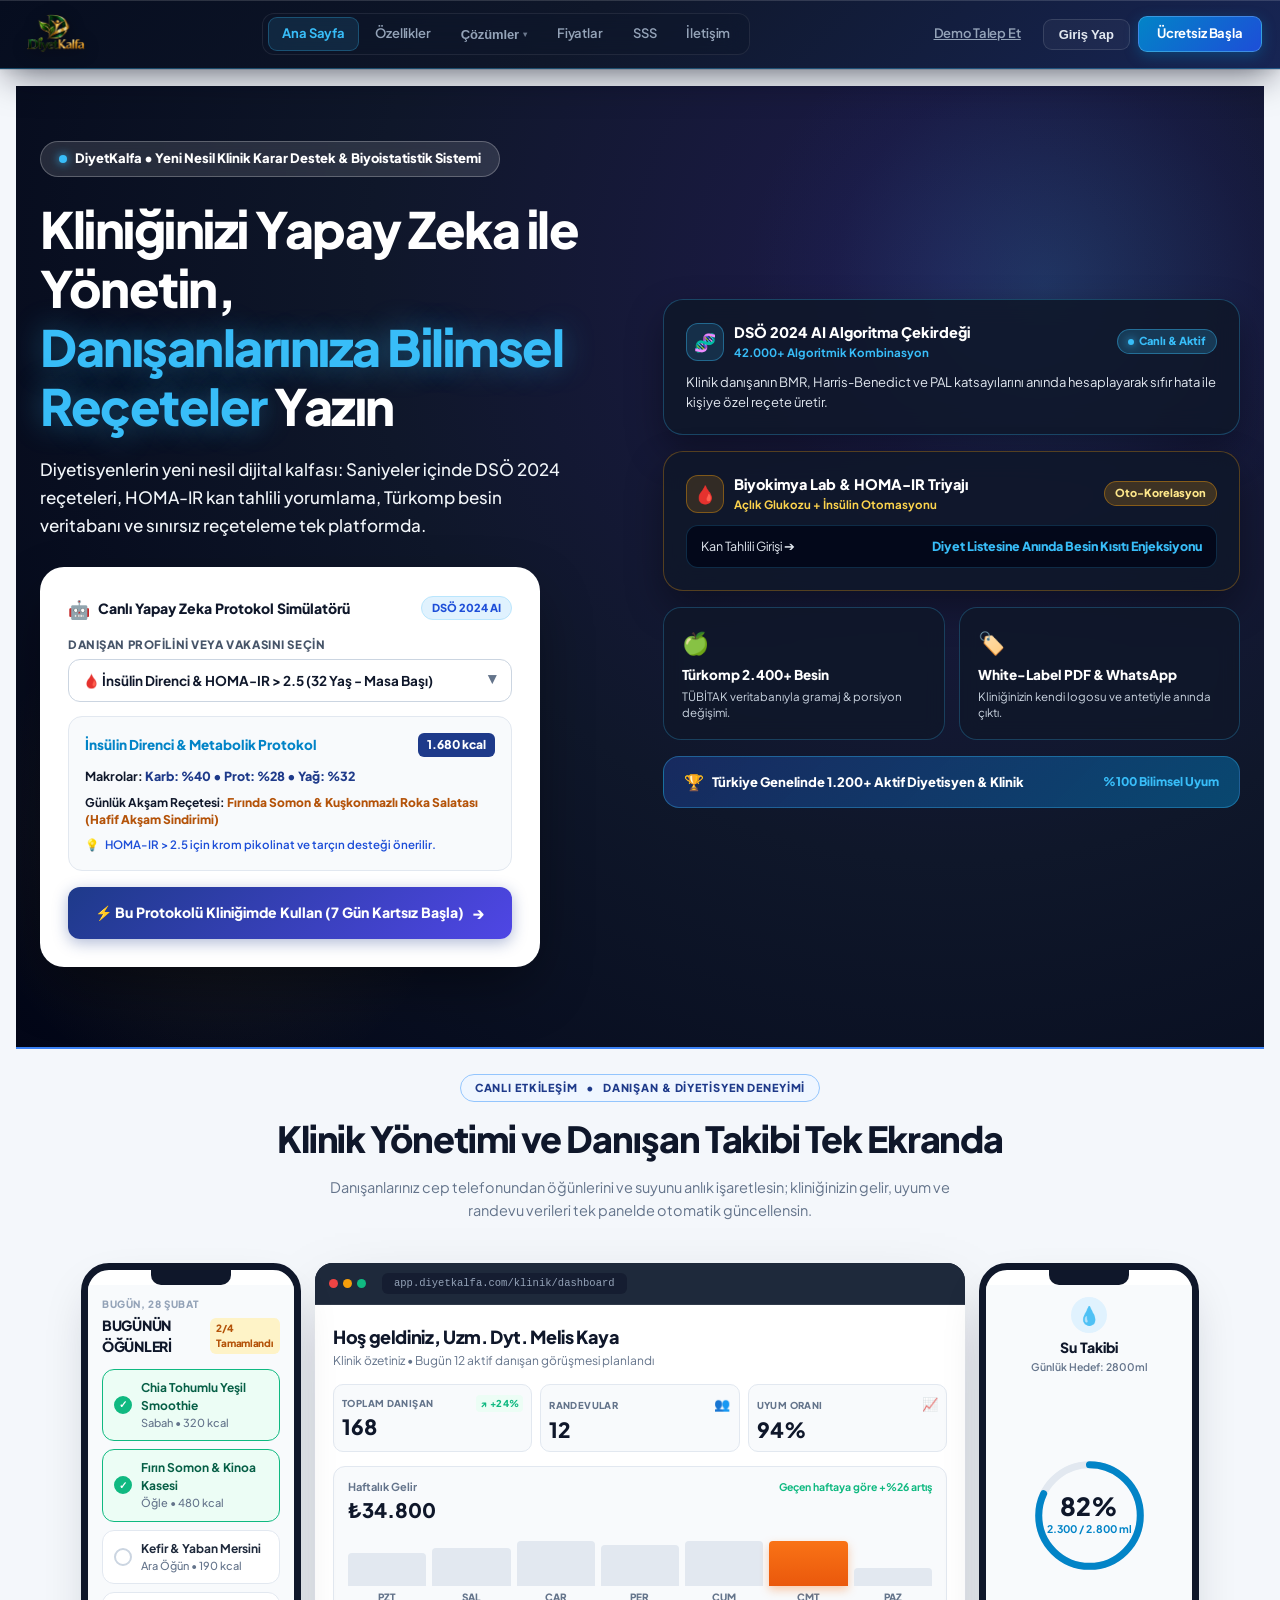
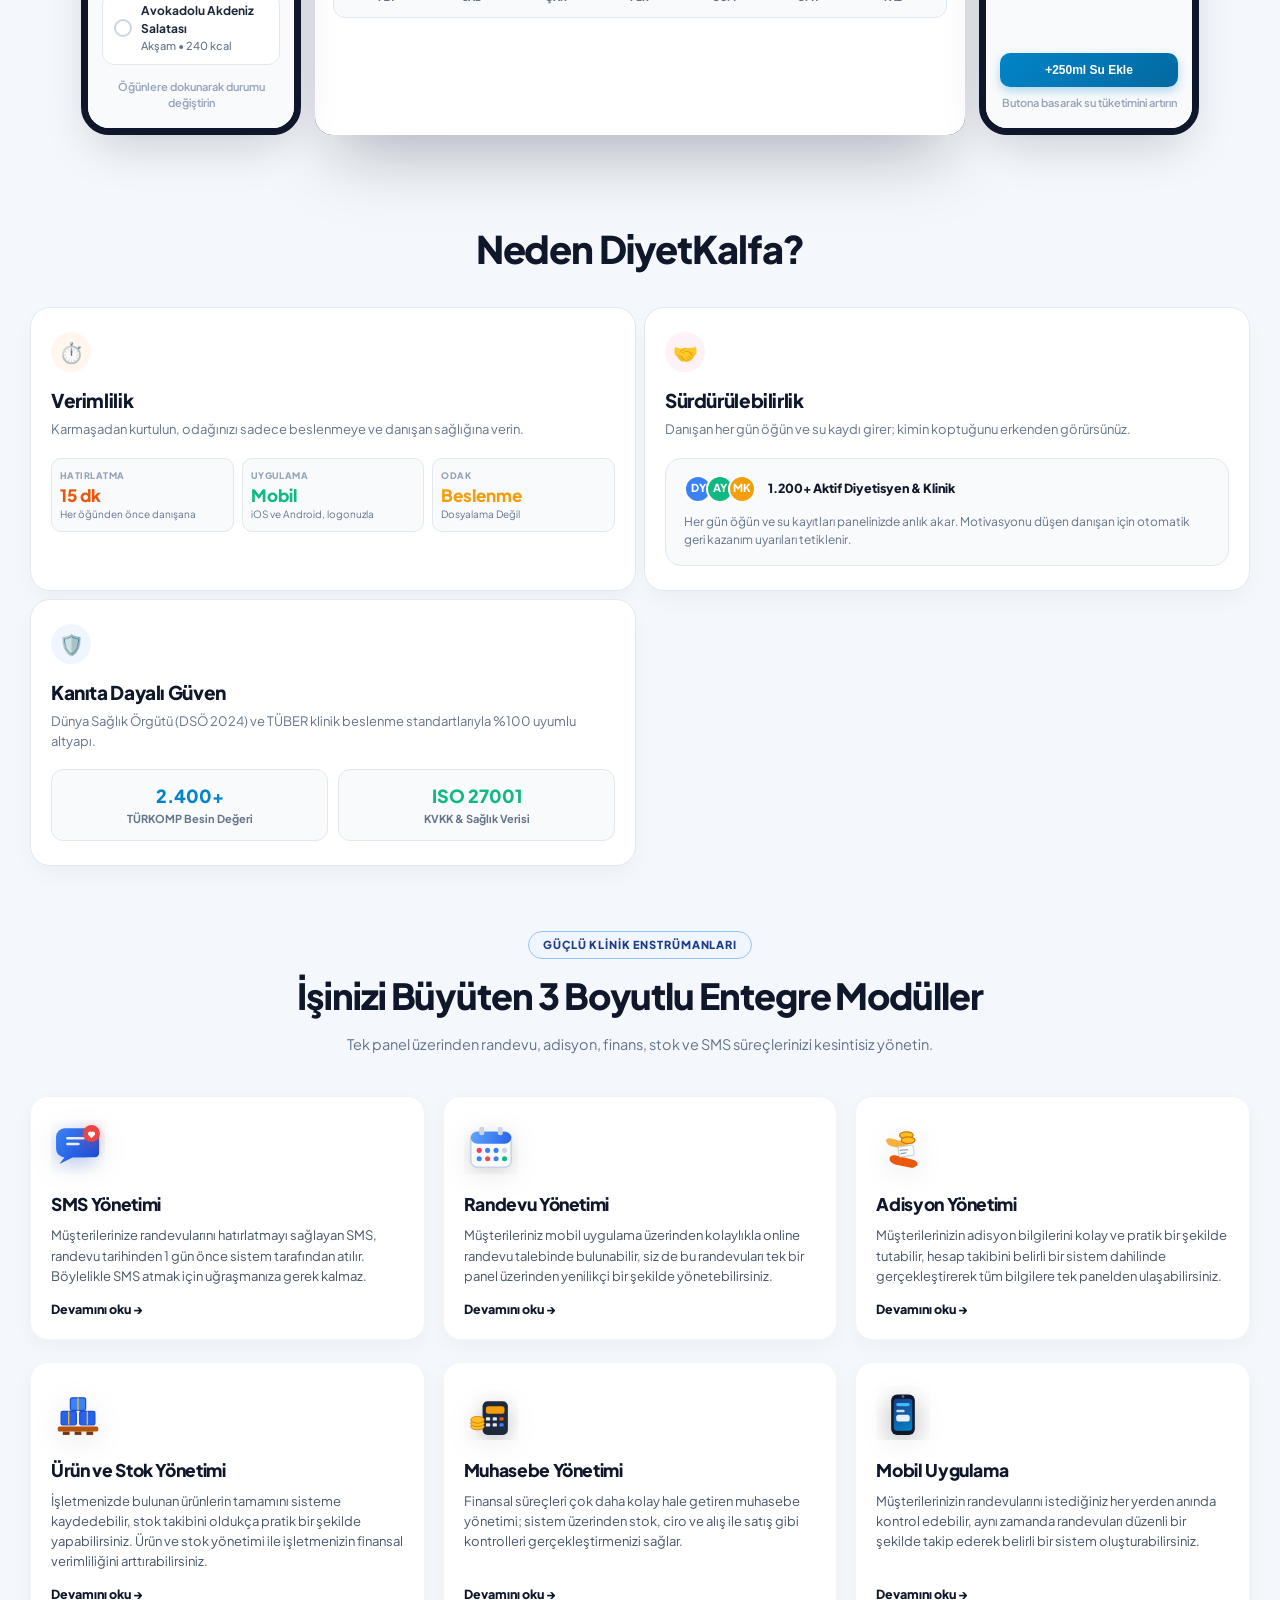
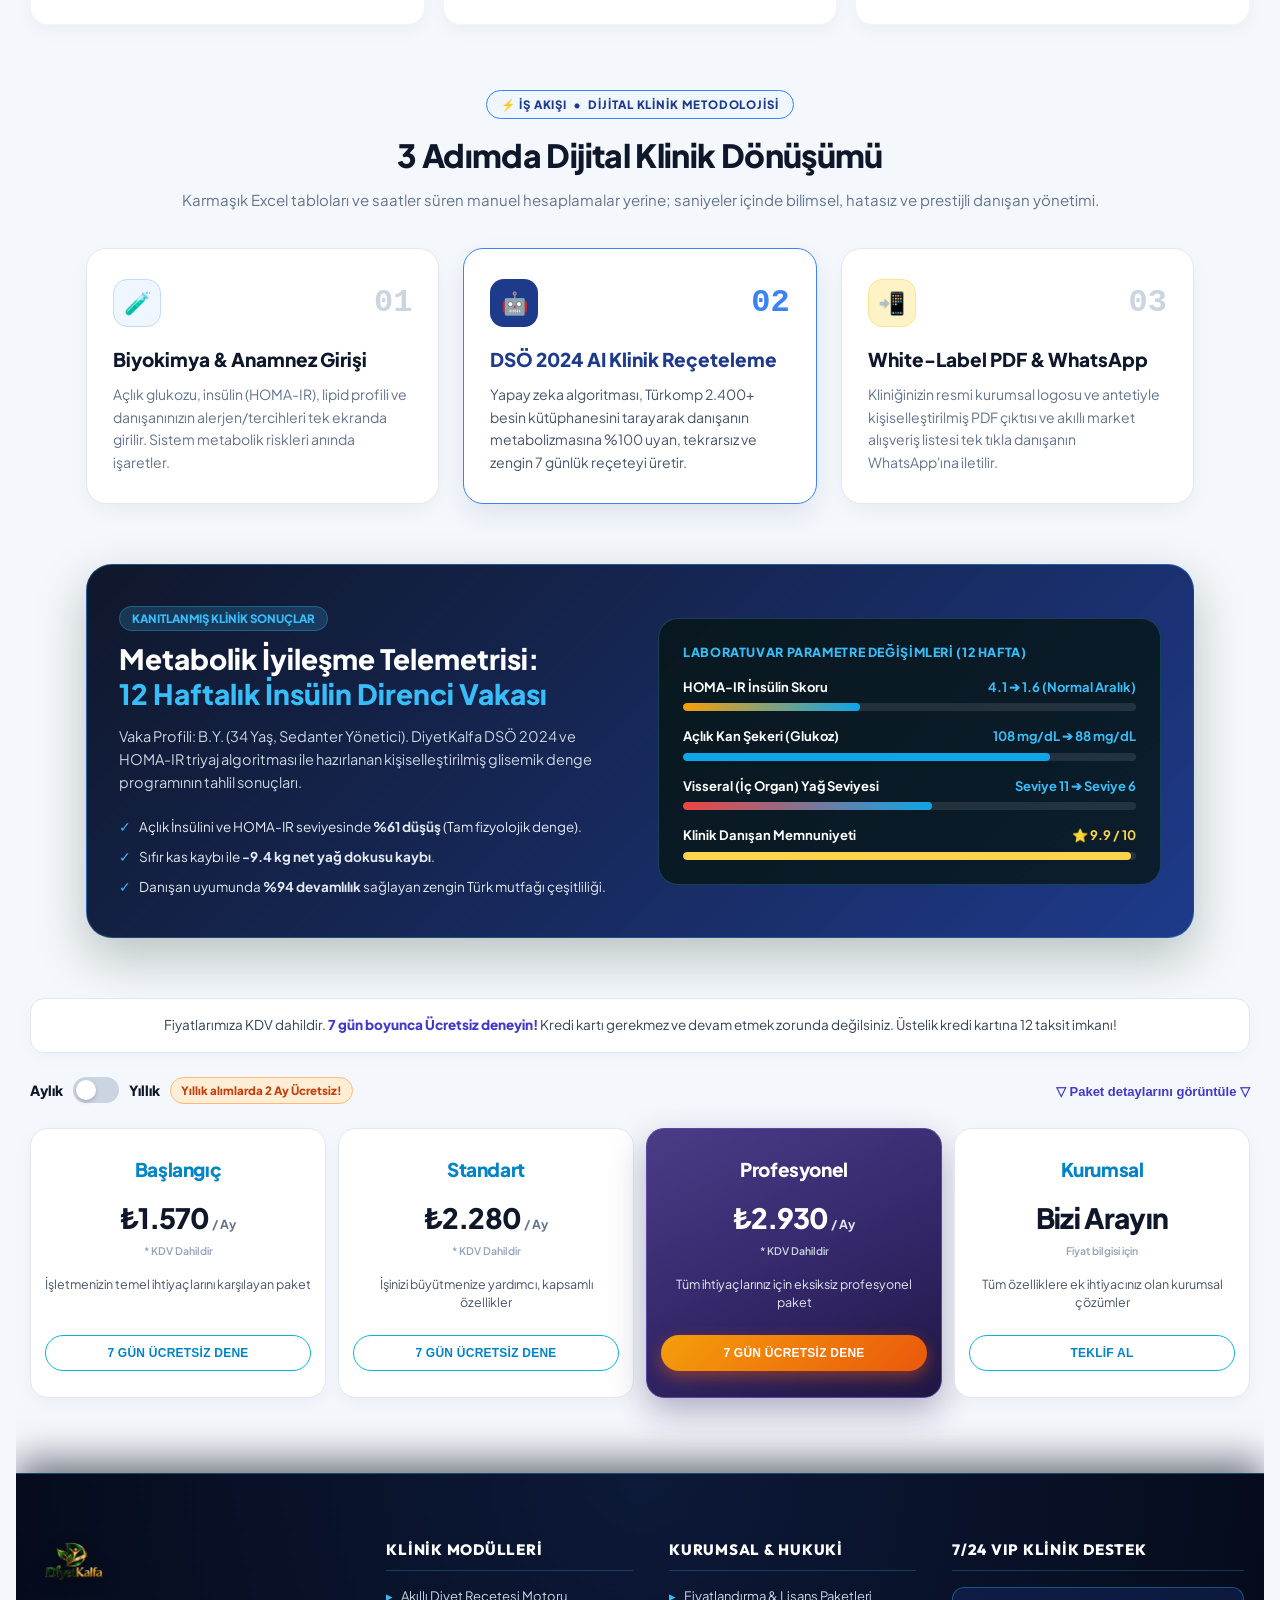
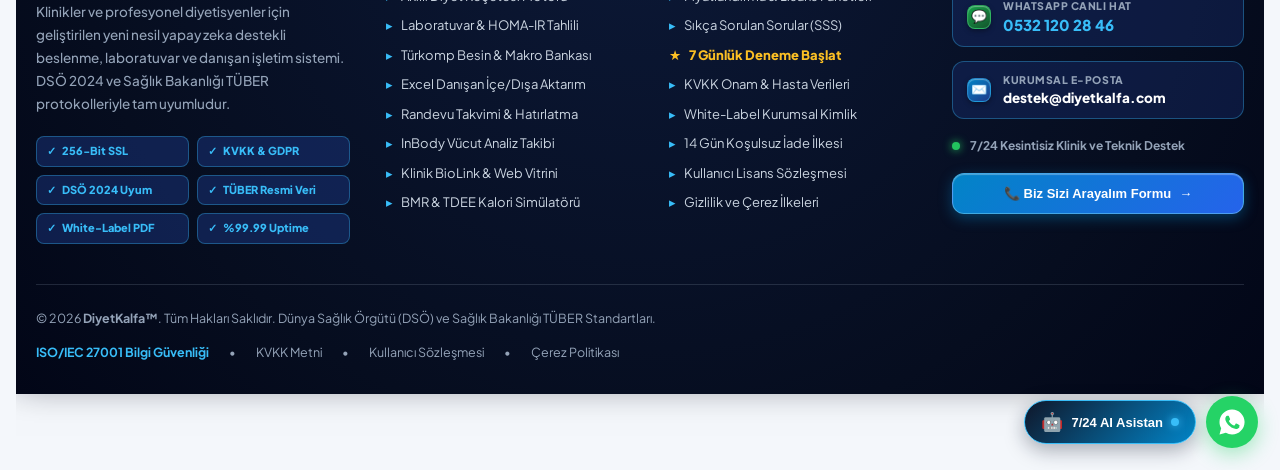
==== commit e331bf2f: "feat: dynamic calories, dedicated iletisim and demo pages, full edge-to-edge register, updated showc" ====
--- a/index.html
+++ b/index.html
@@ -2533,12 +2533,12 @@
 
         <a href="fiyatlar.html" class="dk-nav-pill">Fiyatlar</a>
         <a href="sss.html" class="dk-nav-pill">SSS</a>
-        <a href="javascript:void(0)" onclick="openContactModal()" class="dk-nav-pill">İletişim</a>
+        <a href="javascript:void(0)" href="iletisim.html" class="dk-nav-pill">İletişim</a>
       </nav>
 
       <!-- Right Executive Action Pod (3D Embossed Vector Icons) -->
             <div class="header-actions dk-action-pod">
-        <button type="button" onclick="openDemoModal()" class="dk-btn-sim">Demo Talep Et</button>
+        <a href="demo.html" class="dk-btn-sim">Demo Talep Et</a>
         <button type="button" onclick="openLoginModal()" class="dk-btn-login">Giriş Yap</button>
         <a href="kayit.html" class="dk-btn-start">Ücretsiz Başla</a>
       </div>
@@ -2805,42 +2805,42 @@
     <div class="dk-phone-mockup">
       <div class="dk-phone-notch"></div>
       <div class="dk-phone-content">
-        <div class="dk-meal-header-date">BUGÜN, 24 OCA</div>
+        <div class="dk-meal-header-date">BUGÜN, 28 ŞUBAT</div>
         <div class="dk-meal-header-title">
           <span>BUGÜNÜN ÖĞÜNLERİ</span>
-          <span class="dk-meal-header-badge" id="dk-meal-badge-count">1/4 Tamamlandı</span>
+          <span class="dk-meal-header-badge" id="dk-meal-badge-count">2/4 Tamamlandı</span>
         </div>
 
         <div class="dk-meal-list">
           <div class="dk-meal-item checked" onclick="toggleMealCheck(this)">
             <div class="dk-meal-checkbox">✓</div>
             <div>
-              <div>Yulaf Kasesi</div>
-              <div style="font-size: 11px; color: #64748b; font-weight: 500;">Sabah • 380 kcal</div>
+              <div>Chia Tohumlu Yeşil Smoothie</div>
+              <div style="font-size: 11px; color: #64748b; font-weight: 500;">Sabah • 320 kcal</div>
+            </div>
+          </div>
+
+          <div class="dk-meal-item checked" onclick="toggleMealCheck(this)">
+            <div class="dk-meal-checkbox">✓</div>
+            <div>
+              <div>Fırın Somon & Kinoa Kasesi</div>
+              <div style="font-size: 11px; color: #64748b; font-weight: 500;">Öğle • 480 kcal</div>
             </div>
           </div>
 
           <div class="dk-meal-item" onclick="toggleMealCheck(this)">
             <div class="dk-meal-checkbox"></div>
             <div>
-              <div>Izgara Tavuk</div>
-              <div style="font-size: 11px; color: #64748b; font-weight: 500;">Öğle • 420 kcal</div>
+              <div>Kefir & Yaban Mersini</div>
+              <div style="font-size: 11px; color: #64748b; font-weight: 500;">Ara Öğün • 190 kcal</div>
             </div>
           </div>
 
           <div class="dk-meal-item" onclick="toggleMealCheck(this)">
             <div class="dk-meal-checkbox"></div>
             <div>
-              <div>Süzme Yoğurt</div>
-              <div style="font-size: 11px; color: #64748b; font-weight: 500;">Ara Öğün • 160 kcal</div>
-            </div>
-          </div>
-
-          <div class="dk-meal-item" onclick="toggleMealCheck(this)">
-            <div class="dk-meal-checkbox"></div>
-            <div>
-              <div>Yeşil Salata</div>
-              <div style="font-size: 11px; color: #64748b; font-weight: 500;">Akşam • 140 kcal</div>
+              <div>Avokadolu Akdeniz Salatası</div>
+              <div style="font-size: 11px; color: #64748b; font-weight: 500;">Akşam • 240 kcal</div>
             </div>
           </div>
         </div>
@@ -2864,8 +2864,8 @@
 
       <div class="dk-desktop-body">
         <div class="dk-dashboard-head">
-          <h3 class="dk-dashboard-title">Hoş geldiniz, Dyt. Selin Yılmaz</h3>
-          <p class="dk-dashboard-sub">Klinik özetiniz • Bugün 8 aktif danışan görüşmesi planlandı</p>
+          <h3 class="dk-dashboard-title">Hoş geldiniz, Uzm. Dyt. Melis Kaya</h3>
+          <p class="dk-dashboard-sub">Klinik özetiniz • Bugün 12 aktif danışan görüşmesi planlandı</p>
         </div>
 
         <!-- 3 Metrik Kartı -->
@@ -2873,9 +2873,9 @@
           <div class="dk-metric-card">
             <div class="dk-metric-lbl">
               <span>TOPLAM DANIŞAN</span>
-              <span class="dk-badge-pos">↗ +12%</span>
-            </div>
-            <div class="dk-metric-val">124</div>
+              <span class="dk-badge-pos">↗ +24%</span>
+            </div>
+            <div class="dk-metric-val">168</div>
           </div>
 
           <div class="dk-metric-card">
@@ -2883,7 +2883,7 @@
               <span>RANDEVULAR</span>
               <span style="font-size: 13px;">👥</span>
             </div>
-            <div class="dk-metric-val">8</div>
+            <div class="dk-metric-val">12</div>
           </div>
 
           <div class="dk-metric-card">
@@ -2891,7 +2891,7 @@
               <span>UYUM ORANI</span>
               <span style="color: #0284c7; font-size: 13px;">📈</span>
             </div>
-            <div class="dk-metric-val">86%</div>
+            <div class="dk-metric-val">94%</div>
           </div>
         </div>
 
@@ -2900,38 +2900,38 @@
           <div class="dk-chart-head">
             <div>
               <div class="dk-chart-rev-title" id="dk-chart-rev-day">Haftalık Gelir</div>
-              <div class="dk-chart-rev-val" id="dk-chart-rev-number">₺22.400</div>
-            </div>
-            <div class="dk-chart-rev-sub">Geçen haftaya göre +%18 artış</div>
+              <div class="dk-chart-rev-val" id="dk-chart-rev-number">₺34.800</div>
+            </div>
+            <div class="dk-chart-rev-sub">Geçen haftaya göre +%26 artış</div>
           </div>
 
           <div class="dk-bars-container">
-            <div class="dk-bar-col" onclick="selectRevenueBar('Pazartesi', 2800, this.querySelector('.dk-bar'))">
-              <div class="dk-bar" style="height: 45%;"></div>
+            <div class="dk-bar-col" onclick="selectRevenueBar('Pazartesi', 4200, this.querySelector('.dk-bar'))">
+              <div class="dk-bar" style="height: 52%;"></div>
               <span class="dk-bar-lbl">PZT</span>
             </div>
-            <div class="dk-bar-col" onclick="selectRevenueBar('Salı', 3200, this.querySelector('.dk-bar'))">
-              <div class="dk-bar" style="height: 55%;"></div>
+            <div class="dk-bar-col" onclick="selectRevenueBar('Salı', 4800, this.querySelector('.dk-bar'))">
+              <div class="dk-bar" style="height: 60%;"></div>
               <span class="dk-bar-lbl">SAL</span>
             </div>
-            <div class="dk-bar-col" onclick="selectRevenueBar('Çarşamba', 3900, this.querySelector('.dk-bar'))">
-              <div class="dk-bar" style="height: 70%;"></div>
+            <div class="dk-bar-col" onclick="selectRevenueBar('Çarşamba', 5600, this.querySelector('.dk-bar'))">
+              <div class="dk-bar" style="height: 72%;"></div>
               <span class="dk-bar-lbl">ÇAR</span>
             </div>
-            <div class="dk-bar-col" onclick="selectRevenueBar('Perşembe', 3400, this.querySelector('.dk-bar'))">
-              <div class="dk-bar" style="height: 60%;"></div>
+            <div class="dk-bar-col" onclick="selectRevenueBar('Perşembe', 5100, this.querySelector('.dk-bar'))">
+              <div class="dk-bar" style="height: 65%;"></div>
               <span class="dk-bar-lbl">PER</span>
             </div>
-            <div class="dk-bar-col" onclick="selectRevenueBar('Cuma', 4100, this.querySelector('.dk-bar'))">
-              <div class="dk-bar" style="height: 80%;"></div>
+            <div class="dk-bar-col" onclick="selectRevenueBar('Cuma', 6200, this.querySelector('.dk-bar'))">
+              <div class="dk-bar" style="height: 82%;"></div>
               <span class="dk-bar-lbl">CUM</span>
             </div>
-            <div class="dk-bar-col" onclick="selectRevenueBar('Cumartesi', 5000, this.querySelector('.dk-bar'))">
-              <div class="dk-bar active" style="height: 95%;"></div>
+            <div class="dk-bar-col" onclick="selectRevenueBar('Cumartesi', 7100, this.querySelector('.dk-bar'))">
+              <div class="dk-bar active" style="height: 96%;"></div>
               <span class="dk-bar-lbl">CMT</span>
             </div>
             <div class="dk-bar-col" onclick="selectRevenueBar('Pazar', 1800, this.querySelector('.dk-bar'))">
-              <div class="dk-bar" style="height: 35%;"></div>
+              <div class="dk-bar" style="height: 28%;"></div>
               <span class="dk-bar-lbl">PAZ</span>
             </div>
           </div>
@@ -2947,17 +2947,17 @@
         <div class="dk-water-header">
           <div class="dk-water-icon">💧</div>
           <h4 class="dk-water-title">Su Takibi</h4>
-          <div class="dk-water-sub">Günlük Hedef: 2500ml</div>
+          <div class="dk-water-sub">Günlük Hedef: 2800ml</div>
         </div>
 
         <div class="dk-water-gauge-container">
           <svg class="dk-water-gauge-svg" viewBox="0 0 160 160">
             <circle class="dk-water-gauge-bg" cx="80" cy="80" r="65"></circle>
-            <circle class="dk-water-gauge-fill" id="dk-water-fill" cx="80" cy="80" r="65"></circle>
+            <circle class="dk-water-gauge-fill" id="dk-water-fill" cx="80" cy="80" r="65" style="stroke-dashoffset: 73.44px;"></circle>
           </svg>
           <div class="dk-water-gauge-text">
-            <span class="dk-water-pct" id="dk-water-pct-num">75%</span>
-            <span class="dk-water-amount" id="dk-water-amt-text">1.875 / 2.500 ml</span>
+            <span class="dk-water-pct" id="dk-water-pct-num">82%</span>
+            <span class="dk-water-amount" id="dk-water-amt-text">2.300 / 2.800 ml</span>
           </div>
         </div>
 
@@ -10421,7 +10421,7 @@
     <form id="modal-login-form" onsubmit="handleModalLogin(event)" style="display: flex; flex-direction: column; gap: 15px;">
       <div>
         <label style="font-size: 11.5px; font-weight: 800; color: #0f172a; display: block; margin-bottom: 6px; text-transform: uppercase; letter-spacing: 0.04em;">E-Posta veya Diyetisyen Sicil No</label>
-        <input type="text" id="modal-login-email" placeholder="ornek@klinik.com veya Sicil No" style="width: 100%; box-sizing: border-box; padding: 12px 14px; border-radius: 12px; border: 1.5px solid #94a3b8; font-size: 13.5px; outline: none; background: #f4f7fb; color: #0f172a; font-family: inherit;">
+        <input type="text" id="modal-login-email" placeholder="diyetisyen@klinik.com veya Sicil No" style="width: 100%; box-sizing: border-box; padding: 12px 14px; border-radius: 12px; border: 1.5px solid #94a3b8; font-size: 13.5px; outline: none; background: #f4f7fb; color: #0f172a; font-family: inherit;">
       </div>
 
       <div>
--- a/diyetkalfa_luxury_showcase.css
+++ b/diyetkalfa_luxury_showcase.css
@@ -6,14 +6,15 @@
 /* --- 1. MULTI-DEVICE INTERACTIVE SAAS SHOWCASE (Image 3) --- */
 .dk-showcase-section {
   max-width: 1320px;
-  margin: 30px auto 70px;
-  padding: 0 16px;
+  margin: 25px auto 65px;
+  padding: 0 14px;
   position: relative;
+  box-sizing: border-box;
 }
 
 .dk-showcase-header {
   text-align: center;
-  margin-bottom: 36px;
+  margin-bottom: 30px;
 }
 
 .dk-showcase-badge {
@@ -22,28 +23,28 @@
   gap: 8px;
   background: #eff6ff;
   color: #1e3a8a;
-  font-size: 11.5px;
-  font-weight: 800;
-  padding: 6px 16px;
+  font-size: 11px;
+  font-weight: 800;
+  padding: 5px 14px;
   border-radius: 999px;
   border: 1px solid #93c5fd;
   text-transform: uppercase;
   letter-spacing: 0.08em;
-  margin-bottom: 12px;
+  margin-bottom: 10px;
 }
 
 .dk-showcase-title {
-  font-size: clamp(28px, 4vw, 38px);
-  font-weight: 900;
-  color: #0f172a;
-  margin: 0 0 12px 0;
+  font-size: clamp(24px, 3.8vw, 36px);
+  font-weight: 900;
+  color: #0f172a;
+  margin: 0 0 10px 0;
   letter-spacing: -0.03em;
 }
 
 .dk-showcase-subtitle {
-  font-size: 15.5px;
+  font-size: 14.5px;
   color: #64748b;
-  max-width: 680px;
+  max-width: 660px;
   margin: 0 auto;
   line-height: 1.6;
 }
@@ -54,21 +55,22 @@
   flex-direction: row;
   align-items: stretch;
   justify-content: center;
-  gap: 18px;
+  gap: 14px;
   position: relative;
   padding: 10px 0 20px;
   width: 100%;
+  box-sizing: border-box;
 }
 
 /* Phone Mockup (Left & Right) */
 .dk-phone-mockup {
-  width: 265px;
-  min-width: 250px;
+  width: 220px;
+  min-width: 200px;
   flex-shrink: 0;
   background: #ffffff;
-  border-radius: 36px;
-  border: 8px solid #0f172a;
-  box-shadow: 0 25px 60px -15px rgba(15, 23, 42, 0.22), 0 0 0 1px rgba(255,255,255,0.8) inset;
+  border-radius: 28px;
+  border: 7px solid #0f172a;
+  box-shadow: 0 20px 50px -15px rgba(15, 23, 42, 0.22), 0 0 0 1px rgba(255,255,255,0.8) inset;
   overflow: hidden;
   position: relative;
   z-index: 5;
@@ -76,59 +78,61 @@
   user-select: none;
   display: flex;
   flex-direction: column;
+  box-sizing: border-box;
 }
 
 .dk-phone-mockup:hover {
-  transform: translateY(-6px) scale(1.015);
-  box-shadow: 0 32px 70px -12px rgba(15, 23, 42, 0.3);
+  transform: translateY(-5px) scale(1.015);
+  box-shadow: 0 28px 60px -12px rgba(15, 23, 42, 0.28);
 }
 
 .dk-phone-notch {
-  width: 100px;
-  height: 18px;
+  width: 80px;
+  height: 15px;
   background: #0f172a;
   margin: 0 auto;
-  border-bottom-left-radius: 12px;
-  border-bottom-right-radius: 12px;
+  border-bottom-left-radius: 10px;
+  border-bottom-right-radius: 10px;
   position: relative;
 }
 
 .dk-phone-content {
-  padding: 14px 16px 20px;
+  padding: 12px 14px 16px;
   background: #f8fafc;
   flex: 1;
   display: flex;
   flex-direction: column;
+  box-sizing: border-box;
 }
 
 /* Left Phone: Meals List */
 .dk-meal-header-date {
-  font-size: 11px;
+  font-size: 10px;
   font-weight: 800;
   color: #94a3b8;
   letter-spacing: 0.06em;
   text-transform: uppercase;
-  margin-bottom: 4px;
+  margin-bottom: 3px;
 }
 
 .dk-meal-header-title {
   display: flex;
   align-items: center;
   justify-content: space-between;
-  font-size: 16px;
-  font-weight: 900;
-  color: #0f172a;
-  margin-bottom: 16px;
+  font-size: 14px;
+  font-weight: 900;
+  color: #0f172a;
+  margin-bottom: 12px;
   letter-spacing: -0.02em;
 }
 
 .dk-meal-header-badge {
   background: #fef3c7;
   color: #b45309;
-  font-size: 11px;
-  font-weight: 800;
-  padding: 3px 8px;
-  border-radius: 8px;
+  font-size: 10px;
+  font-weight: 800;
+  padding: 3px 6px;
+  border-radius: 6px;
   display: inline-flex;
   align-items: center;
 }
@@ -136,20 +140,20 @@
 .dk-meal-list {
   display: flex;
   flex-direction: column;
-  gap: 9px;
+  gap: 8px;
 }
 
 .dk-meal-item {
   background: #ffffff;
   border: 1.5px solid #e2e8f0;
-  border-radius: 14px;
-  padding: 11px 13px;
-  display: flex;
-  align-items: center;
-  gap: 10px;
+  border-radius: 12px;
+  padding: 9px 11px;
+  display: flex;
+  align-items: center;
+  gap: 9px;
   cursor: pointer;
   transition: all 0.22s ease;
-  font-size: 13px;
+  font-size: 12px;
   font-weight: 700;
   color: #1e293b;
 }
@@ -157,7 +161,7 @@
 .dk-meal-item:hover {
   border-color: #38bdf8;
   background: #f0f9ff;
-  transform: translateX(3px);
+  transform: translateX(2px);
 }
 
 .dk-meal-item.checked {
@@ -167,14 +171,14 @@
 }
 
 .dk-meal-checkbox {
-  width: 20px;
-  height: 20px;
+  width: 18px;
+  height: 18px;
   border-radius: 50%;
   border: 2px solid #cbd5e1;
   display: flex;
   align-items: center;
   justify-content: center;
-  font-size: 11px;
+  font-size: 10px;
   color: #ffffff;
   transition: all 0.2s ease;
   flex-shrink: 0;
@@ -188,40 +192,41 @@
 /* Center Desktop Browser Frame */
 .dk-desktop-mockup {
   flex: 1;
-  min-width: 420px;
-  max-width: 680px;
+  min-width: 320px;
+  max-width: 650px;
   background: #0f172a;
-  border-radius: 20px;
-  box-shadow: 0 35px 80px -20px rgba(15, 23, 42, 0.35), 0 0 0 1px rgba(255,255,255,0.1);
+  border-radius: 18px;
+  box-shadow: 0 30px 70px -20px rgba(15, 23, 42, 0.35), 0 0 0 1px rgba(255,255,255,0.1);
   overflow: hidden;
   position: relative;
   z-index: 2;
   transition: transform 0.35s cubic-bezier(0.16, 1, 0.3, 1);
   display: flex;
   flex-direction: column;
+  box-sizing: border-box;
 }
 
 .dk-desktop-mockup:hover {
-  transform: translateY(-4px);
+  transform: translateY(-3px);
 }
 
 .dk-desktop-bar {
   background: #1e293b;
-  padding: 12px 18px;
-  display: flex;
-  align-items: center;
-  gap: 12px;
+  padding: 10px 14px;
+  display: flex;
+  align-items: center;
+  gap: 10px;
   border-bottom: 1px solid rgba(255, 255, 255, 0.08);
 }
 
 .dk-window-dots {
   display: flex;
-  gap: 6px;
+  gap: 5px;
 }
 
 .dk-dot {
-  width: 10px;
-  height: 10px;
+  width: 9px;
+  height: 9px;
   border-radius: 50%;
 }
 
@@ -232,34 +237,34 @@
 .dk-desktop-address {
   background: rgba(15, 23, 42, 0.6);
   border-radius: 6px;
-  padding: 4px 14px;
-  font-size: 11px;
+  padding: 3px 12px;
+  font-size: 10.5px;
   color: #94a3b8;
   font-family: monospace;
-  margin-left: 8px;
+  margin-left: 6px;
 }
 
 .dk-desktop-body {
   background: #ffffff;
-  padding: 22px;
+  padding: 18px;
   color: #0f172a;
   flex: 1;
 }
 
 .dk-dashboard-head {
-  margin-bottom: 18px;
+  margin-bottom: 14px;
 }
 
 .dk-dashboard-title {
-  font-size: 20px;
+  font-size: 18px;
   font-weight: 900;
   color: #0f172a;
   letter-spacing: -0.02em;
-  margin: 0 0 3px 0;
+  margin: 0 0 2px 0;
 }
 
 .dk-dashboard-sub {
-  font-size: 12.5px;
+  font-size: 12px;
   color: #64748b;
   margin: 0;
 }
@@ -268,75 +273,75 @@
 .dk-metric-row {
   display: grid;
   grid-template-columns: repeat(3, 1fr);
-  gap: 10px;
-  margin-bottom: 18px;
+  gap: 8px;
+  margin-bottom: 14px;
 }
 
 .dk-metric-card {
   background: #f8fafc;
   border: 1px solid #e2e8f0;
-  border-radius: 12px;
-  padding: 12px;
+  border-radius: 10px;
+  padding: 10px 8px;
   position: relative;
 }
 
 .dk-metric-lbl {
-  font-size: 10px;
+  font-size: 9.5px;
   font-weight: 800;
   color: #64748b;
   text-transform: uppercase;
-  letter-spacing: 0.05em;
-  margin-bottom: 4px;
+  letter-spacing: 0.04em;
+  margin-bottom: 3px;
   display: flex;
   align-items: center;
   justify-content: space-between;
 }
 
 .dk-metric-val {
-  font-size: 24px;
+  font-size: 21px;
   font-weight: 900;
   color: #0f172a;
   line-height: 1.1;
 }
 
 .dk-badge-pos {
-  font-size: 10px;
+  font-size: 9.5px;
   font-weight: 800;
   color: #10b981;
   background: #ecfdf5;
-  padding: 2px 5px;
-  border-radius: 5px;
+  padding: 1px 4px;
+  border-radius: 4px;
 }
 
 /* Revenue Chart Card */
 .dk-chart-card {
   background: #f8fafc;
   border: 1px solid #e2e8f0;
-  border-radius: 14px;
-  padding: 14px 16px;
+  border-radius: 12px;
+  padding: 12px 14px;
 }
 
 .dk-chart-head {
   display: flex;
   justify-content: space-between;
   align-items: baseline;
-  margin-bottom: 12px;
+  margin-bottom: 10px;
 }
 
 .dk-chart-rev-title {
-  font-size: 11.5px;
+  font-size: 11px;
   font-weight: 700;
   color: #64748b;
 }
 
 .dk-chart-rev-val {
-  font-size: 22px;
+  font-size: 20px;
   font-weight: 900;
   color: #0f172a;
 }
 
 .dk-chart-rev-sub {
-  font-size: 11px;
+  font-size: 10.5px;
   color: #10b981;
   font-weight: 700;
 }
@@ -345,9 +350,9 @@
   display: flex;
   align-items: flex-end;
   justify-content: space-between;
-  gap: 8px;
-  height: 80px;
-  padding-top: 8px;
+  gap: 6px;
+  height: 70px;
+  padding-top: 6px;
 }
 
 .dk-bar-col {
@@ -355,7 +360,7 @@
   display: flex;
   flex-direction: column;
   align-items: center;
-  gap: 5px;
+  gap: 4px;
   height: 100%;
   justify-content: flex-end;
 }
@@ -363,7 +368,7 @@
 .dk-bar {
   width: 100%;
   background: #e2e8f0;
-  border-radius: 5px 5px 0 0;
+  border-radius: 4px 4px 0 0;
   transition: all 0.3s cubic-bezier(0.16, 1, 0.3, 1);
   cursor: pointer;
   position: relative;
@@ -375,11 +380,11 @@
 
 .dk-bar.active {
   background: linear-gradient(180deg, #f97316 0%, #ea580c 100%);
-  box-shadow: 0 4px 12px rgba(249, 115, 22, 0.4);
+  box-shadow: 0 4px 10px rgba(249, 115, 22, 0.35);
 }
 
 .dk-bar-lbl {
-  font-size: 10.5px;
+  font-size: 10px;
   font-weight: 800;
   color: #64748b;
 }
@@ -387,40 +392,40 @@
 /* Right Phone: Water Tracker */
 .dk-water-header {
   text-align: center;
-  margin-bottom: 12px;
+  margin-bottom: 10px;
 }
 
 .dk-water-icon {
-  width: 40px;
-  height: 40px;
+  width: 36px;
+  height: 36px;
   background: #e0f2fe;
   color: #0284c7;
   border-radius: 50%;
   display: inline-flex;
   align-items: center;
   justify-content: center;
-  font-size: 20px;
-  margin-bottom: 6px;
+  font-size: 18px;
+  margin-bottom: 4px;
 }
 
 .dk-water-title {
-  font-size: 15px;
-  font-weight: 900;
-  color: #0f172a;
-  margin: 0 0 2px 0;
+  font-size: 14px;
+  font-weight: 900;
+  color: #0f172a;
+  margin: 0 0 1px 0;
 }
 
 .dk-water-sub {
-  font-size: 11px;
+  font-size: 10.5px;
   color: #64748b;
   font-weight: 600;
 }
 
 .dk-water-gauge-container {
   position: relative;
-  width: 140px;
-  height: 140px;
-  margin: 8px auto 14px;
+  width: 125px;
+  height: 125px;
+  margin: 6px auto 12px;
 }
 
 .dk-water-gauge-svg {
@@ -432,13 +437,13 @@
 .dk-water-gauge-bg {
   fill: none;
   stroke: #e2e8f0;
-  stroke-width: 10;
+  stroke-width: 9;
 }
 
 .dk-water-gauge-fill {
   fill: none;
   stroke: #0284c7;
-  stroke-width: 10;
+  stroke-width: 9;
   stroke-linecap: round;
   stroke-dasharray: 408;
   stroke-dashoffset: 102; /* 75% default */
@@ -455,40 +460,40 @@
 }
 
 .dk-water-pct {
-  font-size: 28px;
+  font-size: 25px;
   font-weight: 900;
   color: #0f172a;
   line-height: 1;
 }
 
 .dk-water-amount {
-  font-size: 11.5px;
+  font-size: 10.5px;
   font-weight: 700;
   color: #0284c7;
-  margin-top: 3px;
+  margin-top: 2px;
 }
 
 .dk-water-btn {
   background: linear-gradient(135deg, #0284c7 0%, #0369a1 100%);
   color: #ffffff;
   border: none;
-  border-radius: 12px;
-  padding: 11px;
-  font-size: 13px;
+  border-radius: 10px;
+  padding: 10px;
+  font-size: 12px;
   font-weight: 800;
   cursor: pointer;
   width: 100%;
   transition: all 0.2s ease;
-  box-shadow: 0 4px 12px rgba(2, 132, 199, 0.35);
+  box-shadow: 0 4px 10px rgba(2, 132, 199, 0.3);
   display: flex;
   align-items: center;
   justify-content: center;
-  gap: 6px;
+  gap: 5px;
 }
 
 .dk-water-btn:hover {
   transform: translateY(-2px);
-  box-shadow: 0 6px 16px rgba(2, 132, 199, 0.45);
+  box-shadow: 0 6px 14px rgba(2, 132, 199, 0.4);
 }
 
 .dk-water-btn:active {
@@ -499,100 +504,102 @@
 /* --- 2. NEDEN DİYETKALFA? BENTO GRID (Image 4) --- */
 .dk-bento-section {
   max-width: 1320px;
-  margin: 50px auto 70px;
-  padding: 0 16px;
+  margin: 45px auto 65px;
+  padding: 0 14px;
+  box-sizing: border-box;
 }
 
 .dk-bento-title {
   text-align: center;
-  font-size: clamp(30px, 4.5vw, 42px);
-  font-weight: 900;
-  color: #0f172a;
-  margin-bottom: 36px;
+  font-size: clamp(26px, 4vw, 38px);
+  font-weight: 900;
+  color: #0f172a;
+  margin-bottom: 30px;
   letter-spacing: -0.03em;
 }
 
 .dk-bento-grid {
   display: grid;
-  grid-template-columns: repeat(auto-fit, minmax(340px, 1fr));
-  gap: 22px;
+  grid-template-columns: repeat(3, 1fr);
+  gap: 18px;
 }
 
 .dk-bento-card {
   background: #ffffff;
-  border-radius: 24px;
+  border-radius: 20px;
   border: 1.5px solid #e2e8f0;
-  padding: 30px 26px;
-  box-shadow: 0 10px 30px -5px rgba(15, 23, 42, 0.05);
+  padding: 24px 20px;
+  box-shadow: 0 10px 25px -5px rgba(15, 23, 42, 0.05);
   position: relative;
   transition: transform 0.25s ease, box-shadow 0.25s ease;
+  box-sizing: border-box;
 }
 
 .dk-bento-card:hover {
-  transform: translateY(-5px);
-  box-shadow: 0 18px 45px -5px rgba(15, 23, 42, 0.1);
+  transform: translateY(-4px);
+  box-shadow: 0 16px 36px -5px rgba(15, 23, 42, 0.1);
 }
 
 .dk-bento-icon-circle {
-  width: 44px;
-  height: 44px;
+  width: 40px;
+  height: 40px;
   border-radius: 50%;
   background: #fff7ed;
   color: #ea580c;
   display: flex;
   align-items: center;
   justify-content: center;
-  font-size: 22px;
-  margin-bottom: 16px;
+  font-size: 20px;
+  margin-bottom: 14px;
 }
 
 .dk-bento-card-title {
-  font-size: 21px;
-  font-weight: 900;
-  color: #0f172a;
-  margin: 0 0 8px 0;
+  font-size: 19px;
+  font-weight: 900;
+  color: #0f172a;
+  margin: 0 0 6px 0;
   letter-spacing: -0.02em;
 }
 
 .dk-bento-card-desc {
-  font-size: 14px;
+  font-size: 13px;
   color: #64748b;
-  line-height: 1.6;
-  margin: 0 0 22px 0;
+  line-height: 1.5;
+  margin: 0 0 18px 0;
 }
 
 .dk-bento-inner-trio {
   display: grid;
   grid-template-columns: repeat(3, 1fr);
-  gap: 10px;
+  gap: 8px;
 }
 
 .dk-bento-inner-box {
   background: #f8fafc;
   border: 1px solid #e2e8f0;
-  border-radius: 12px;
-  padding: 12px 10px;
+  border-radius: 10px;
+  padding: 10px 8px;
   text-align: left;
 }
 
 .dk-bento-inner-lbl {
+  font-size: 9px;
+  font-weight: 800;
+  color: #94a3b8;
+  letter-spacing: 0.05em;
+  text-transform: uppercase;
+  margin-bottom: 4px;
+}
+
+.dk-bento-inner-val {
+  font-size: 17px;
+  font-weight: 900;
+  line-height: 1.1;
+  margin-bottom: 3px;
+}
+
+.dk-bento-inner-sub {
   font-size: 10px;
-  font-weight: 800;
-  color: #94a3b8;
-  letter-spacing: 0.06em;
-  text-transform: uppercase;
-  margin-bottom: 5px;
-}
-
-.dk-bento-inner-val {
-  font-size: 19px;
-  font-weight: 900;
-  line-height: 1.1;
-  margin-bottom: 4px;
-}
-
-.dk-bento-inner-sub {
-  font-size: 11px;
   color: #64748b;
   line-height: 1.3;
 }
@@ -601,68 +608,70 @@
 /* --- 3. 3D ISOMETRIC FEATURES GRID (Image 2) --- */
 .dk-iso-features-section {
   max-width: 1320px;
-  margin: 50px auto 75px;
-  padding: 0 16px;
+  margin: 45px auto 65px;
+  padding: 0 14px;
+  box-sizing: border-box;
 }
 
 .dk-iso-grid {
   display: grid;
   grid-template-columns: repeat(3, 1fr);
-  gap: 30px 24px;
+  gap: 22px 18px;
 }
 
 .dk-iso-card {
   display: flex;
   flex-direction: column;
   background: #ffffff;
-  border-radius: 20px;
-  padding: 24px;
+  border-radius: 18px;
+  padding: 20px;
   border: 1px solid #f1f5f9;
-  box-shadow: 0 6px 20px rgba(15, 23, 42, 0.04);
+  box-shadow: 0 6px 18px rgba(15, 23, 42, 0.04);
   transition: all 0.25s ease;
+  box-sizing: border-box;
 }
 
 .dk-iso-card:hover {
   transform: translateY(-4px);
-  box-shadow: 0 14px 34px -4px rgba(15, 23, 42, 0.09);
+  box-shadow: 0 14px 30px -4px rgba(15, 23, 42, 0.09);
 }
 
 .dk-iso-icon-wrap {
-  width: 68px;
-  height: 68px;
-  margin-bottom: 18px;
+  width: 60px;
+  height: 60px;
+  margin-bottom: 14px;
   display: flex;
   align-items: center;
   justify-content: flex-start;
 }
 
 .dk-iso-icon-wrap svg {
-  width: 62px;
-  height: 62px;
-  filter: drop-shadow(0 8px 16px rgba(0, 0, 0, 0.1));
+  width: 54px;
+  height: 54px;
+  filter: drop-shadow(0 6px 14px rgba(0, 0, 0, 0.09));
 }
 
 .dk-iso-title {
-  font-size: 18.5px;
-  font-weight: 900;
-  color: #0f172a;
-  margin: 0 0 10px 0;
+  font-size: 17.5px;
+  font-weight: 900;
+  color: #0f172a;
+  margin: 0 0 8px 0;
   letter-spacing: -0.02em;
 }
 
 .dk-iso-desc {
-  font-size: 13.5px;
+  font-size: 13px;
   color: #475569;
-  line-height: 1.6;
-  margin: 0 0 16px 0;
+  line-height: 1.55;
+  margin: 0 0 14px 0;
   flex: 1;
 }
 
 .dk-iso-link {
   display: inline-flex;
   align-items: center;
-  gap: 6px;
-  font-size: 13px;
+  gap: 5px;
+  font-size: 12.5px;
   font-weight: 800;
   color: #0f172a;
   text-decoration: none;
@@ -678,21 +687,22 @@
 /* --- 4. EXACT PRICING SECTION OVERHAUL (Image 1) --- */
 .dk-pricing-suite-section {
   max-width: 1320px;
-  margin: 50px auto 85px;
-  padding: 0 16px;
+  margin: 45px auto 75px;
+  padding: 0 14px;
+  box-sizing: border-box;
 }
 
 /* Top Banner */
 .dk-pricing-top-banner {
   background: #ffffff;
   border: 1.5px solid #e2e8f0;
-  border-radius: 16px;
-  padding: 18px 24px;
+  border-radius: 14px;
+  padding: 16px 20px;
   text-align: center;
-  font-size: 14.5px;
+  font-size: 13.5px;
   color: #334155;
-  margin-bottom: 28px;
-  box-shadow: 0 4px 20px rgba(0, 0, 0, 0.03);
+  margin-bottom: 24px;
+  box-shadow: 0 4px 16px rgba(0, 0, 0, 0.03);
   line-height: 1.5;
 }
 
@@ -706,16 +716,16 @@
   display: flex;
   align-items: center;
   justify-content: space-between;
-  margin-bottom: 28px;
+  margin-bottom: 24px;
   flex-wrap: wrap;
-  gap: 16px;
+  gap: 14px;
 }
 
 .dk-toggle-wrap {
   display: flex;
   align-items: center;
-  gap: 12px;
-  font-size: 14.5px;
+  gap: 10px;
+  font-size: 14px;
   font-weight: 800;
   color: #0f172a;
 }
@@ -724,8 +734,8 @@
 .dk-switch {
   position: relative;
   display: inline-block;
-  width: 50px;
-  height: 28px;
+  width: 46px;
+  height: 26px;
 }
 
 .dk-switch input {
@@ -746,8 +756,8 @@
 .dk-slider:before {
   position: absolute;
   content: "";
-  height: 22px;
-  width: 22px;
+  height: 20px;
+  width: 20px;
   left: 3px;
   bottom: 3px;
   background-color: white;
@@ -761,21 +771,21 @@
 }
 
 input:checked + .dk-slider:before {
-  transform: translateX(22px);
+  transform: translateX(20px);
 }
 
 .dk-free-badge {
   background: #ffedd5;
   color: #c2410c;
-  font-size: 12px;
-  font-weight: 800;
-  padding: 5px 12px;
+  font-size: 11.5px;
+  font-weight: 800;
+  padding: 4px 10px;
   border-radius: 999px;
   border: 1px solid #fdba74;
 }
 
 .dk-details-trigger {
-  font-size: 13.5px;
+  font-size: 13px;
   font-weight: 800;
   color: #4338ca;
   background: none;
@@ -792,73 +802,74 @@
   text-decoration: underline;
 }
 
-/* 4 Pricing Cards Grid: 4 columns side by side on desktop >= 960px */
+/* 4 Pricing Cards Grid: 4 columns side by side down to 768px */
 .dk-pricing-4grid {
   display: grid;
   grid-template-columns: repeat(4, 1fr);
-  gap: 16px;
+  gap: 12px;
   align-items: stretch;
 }
 
 .dk-pcard {
   background: #ffffff;
-  border-radius: 20px;
+  border-radius: 18px;
   border: 1.5px solid #e2e8f0;
-  padding: 32px 20px;
+  padding: 26px 14px;
   display: flex;
   flex-direction: column;
   text-align: center;
   transition: transform 0.25s ease, box-shadow 0.25s ease;
   position: relative;
-  box-shadow: 0 8px 24px rgba(0, 0, 0, 0.04);
+  box-shadow: 0 6px 20px rgba(0, 0, 0, 0.04);
+  box-sizing: border-box;
 }
 
 .dk-pcard:hover {
-  transform: translateY(-6px);
-  box-shadow: 0 16px 36px rgba(0, 0, 0, 0.08);
+  transform: translateY(-5px);
+  box-shadow: 0 14px 30px rgba(0, 0, 0, 0.08);
 }
 
 .dk-pcard-title {
-  font-size: 20px;
+  font-size: 19px;
   font-weight: 900;
   color: #0284c7;
-  margin: 0 0 18px 0;
+  margin: 0 0 14px 0;
   letter-spacing: -0.02em;
 }
 
 .dk-pcard-price-row {
-  margin-bottom: 6px;
+  margin-bottom: 4px;
   display: flex;
   align-items: baseline;
   justify-content: center;
-  gap: 4px;
+  gap: 3px;
 }
 
 .dk-pcard-price {
-  font-size: 32px;
+  font-size: 28px;
   font-weight: 900;
   color: #0f172a;
   letter-spacing: -0.03em;
 }
 
 .dk-pcard-unit {
-  font-size: 13.5px;
+  font-size: 12.5px;
   font-weight: 700;
   color: #64748b;
 }
 
 .dk-pcard-kdv {
-  font-size: 11px;
+  font-size: 10.5px;
   color: #94a3b8;
   font-weight: 600;
-  margin-bottom: 20px;
+  margin-bottom: 16px;
 }
 
 .dk-pcard-desc {
-  font-size: 13px;
+  font-size: 12.5px;
   color: #475569;
-  line-height: 1.5;
-  margin: 0 0 28px 0;
+  line-height: 1.45;
+  margin: 0 0 24px 0;
   flex: 1;
 }
 
@@ -868,13 +879,14 @@
   color: #0284c7;
   border: 1.5px solid #06b6d4;
   border-radius: 999px;
-  padding: 12px 16px;
-  font-size: 12.5px;
+  padding: 10px 14px;
+  font-size: 12px;
   font-weight: 800;
   cursor: pointer;
   transition: all 0.2s ease;
   width: 100%;
-  letter-spacing: 0.03em;
+  letter-spacing: 0.02em;
+  box-sizing: border-box;
 }
 
 .dk-btn-cyan-outline:hover {
@@ -888,7 +900,7 @@
 .dk-pcard-pro-featured {
   background: linear-gradient(155deg, #4c3b88 0%, #312565 60%, #1f1742 100%);
   border: 1.5px solid #5b47a0;
-  box-shadow: 0 16px 40px rgba(49, 37, 101, 0.35);
+  box-shadow: 0 14px 35px rgba(49, 37, 101, 0.35);
   color: #ffffff;
 }
 
@@ -917,41 +929,42 @@
   color: #ffffff;
   border: none;
   border-radius: 999px;
-  padding: 12px 16px;
-  font-size: 12.5px;
+  padding: 11px 14px;
+  font-size: 12px;
   font-weight: 900;
   cursor: pointer;
   transition: all 0.2s ease;
   width: 100%;
-  box-shadow: 0 6px 18px rgba(234, 88, 12, 0.45);
-  letter-spacing: 0.03em;
+  box-shadow: 0 6px 16px rgba(234, 88, 12, 0.45);
+  letter-spacing: 0.02em;
+  box-sizing: border-box;
 }
 
 .dk-btn-orange-solid:hover {
   transform: translateY(-2px);
-  box-shadow: 0 8px 24px rgba(234, 88, 12, 0.6);
+  box-shadow: 0 8px 22px rgba(234, 88, 12, 0.6);
 }
 
 /* Comparison Matrix Collapsible Table */
 .dk-matrix-collapse {
-  margin-top: 35px;
+  margin-top: 30px;
   background: #ffffff;
-  border-radius: 20px;
+  border-radius: 18px;
   border: 1.5px solid #e2e8f0;
-  padding: 24px;
-  box-shadow: 0 10px 30px rgba(0, 0, 0, 0.04);
+  padding: 20px;
+  box-shadow: 0 8px 24px rgba(0, 0, 0, 0.04);
   overflow-x: auto;
 }
 
 .dk-matrix-table {
   width: 100%;
   border-collapse: collapse;
-  font-size: 13.5px;
+  font-size: 13px;
   text-align: center;
 }
 
 .dk-matrix-table th, .dk-matrix-table td {
-  padding: 14px 16px;
+  padding: 12px 14px;
   border-bottom: 1px solid #f1f5f9;
 }
 
@@ -965,7 +978,7 @@
   background: #f8fafc;
   font-weight: 900;
   color: #0f172a;
-  font-size: 14px;
+  font-size: 13.5px;
 }
 
 .dk-matrix-table tr:hover td {
@@ -974,33 +987,36 @@
 
 
 /* --- RESPONSIVE BREAKPOINTS --- */
-@media (max-width: 960px) {
+/* For screens below 768px (Tablets & Mobiles) */
+@media (max-width: 768px) {
   .dk-device-stage {
     flex-direction: column;
     align-items: center;
-    gap: 30px;
+    gap: 24px;
   }
   .dk-desktop-mockup {
     width: 100%;
-    max-width: 680px;
+    max-width: 580px;
     min-width: unset;
   }
   .dk-pricing-4grid {
     grid-template-columns: repeat(2, 1fr);
+    gap: 14px;
   }
   .dk-iso-grid {
     grid-template-columns: repeat(2, 1fr);
   }
-}
-
-@media (max-width: 600px) {
+  .dk-bento-grid {
+    grid-template-columns: 1fr;
+  }
+}
+
+/* For screens below 520px (Mobile portrait) */
+@media (max-width: 520px) {
   .dk-pricing-4grid {
     grid-template-columns: 1fr;
   }
   .dk-iso-grid {
-    grid-template-columns: 1fr;
-  }
-  .dk-bento-grid {
     grid-template-columns: 1fr;
   }
   .dk-bento-inner-trio {
@@ -1008,6 +1024,36 @@
   }
   .dk-phone-mockup {
     width: 100%;
-    max-width: 320px;
+    max-width: 290px;
   }
 }
+
+/* ========================================================================== */
+/* DIYETKALFA - LUXURY OPACITY PAGE TRANSITIONS & EDGE-TO-EDGE EXPANSION      */
+/* ========================================================================== */
+@keyframes dkPageFadeIn {
+  0% {
+    opacity: 0;
+    transform: translateY(5px);
+  }
+  100% {
+    opacity: 1;
+    transform: translateY(0);
+  }
+}
+
+body {
+  animation: dkPageFadeIn 0.35s cubic-bezier(0.16, 1, 0.3, 1) forwards;
+}
+
+.dk-full-screen-wrap {
+  width: 100%;
+  min-height: calc(100vh - 80px);
+  padding: 30px 24px 60px;
+  box-sizing: border-box;
+  background: radial-gradient(circle at 50% 10%, #0f1f3d 0%, #060d1c 55%, #020617 100%);
+  display: flex;
+  flex-direction: column;
+  align-items: center;
+}
+
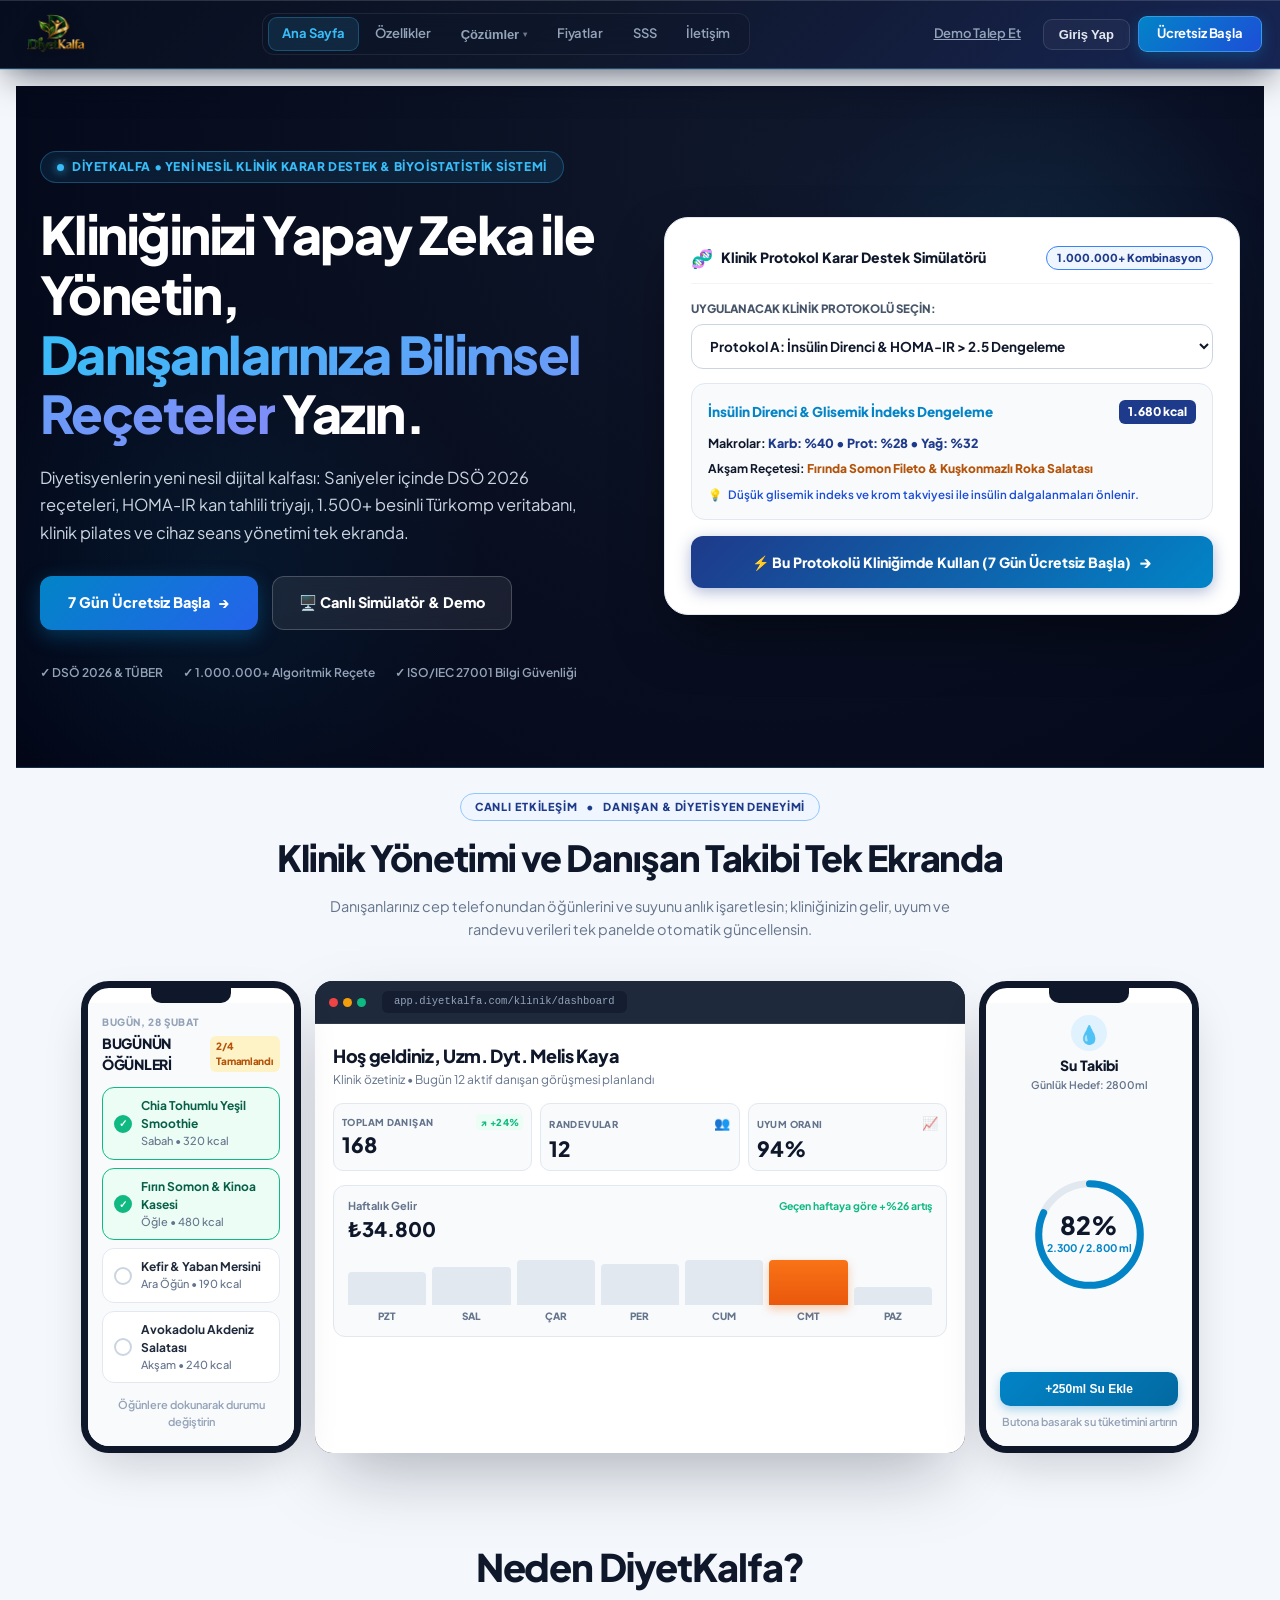
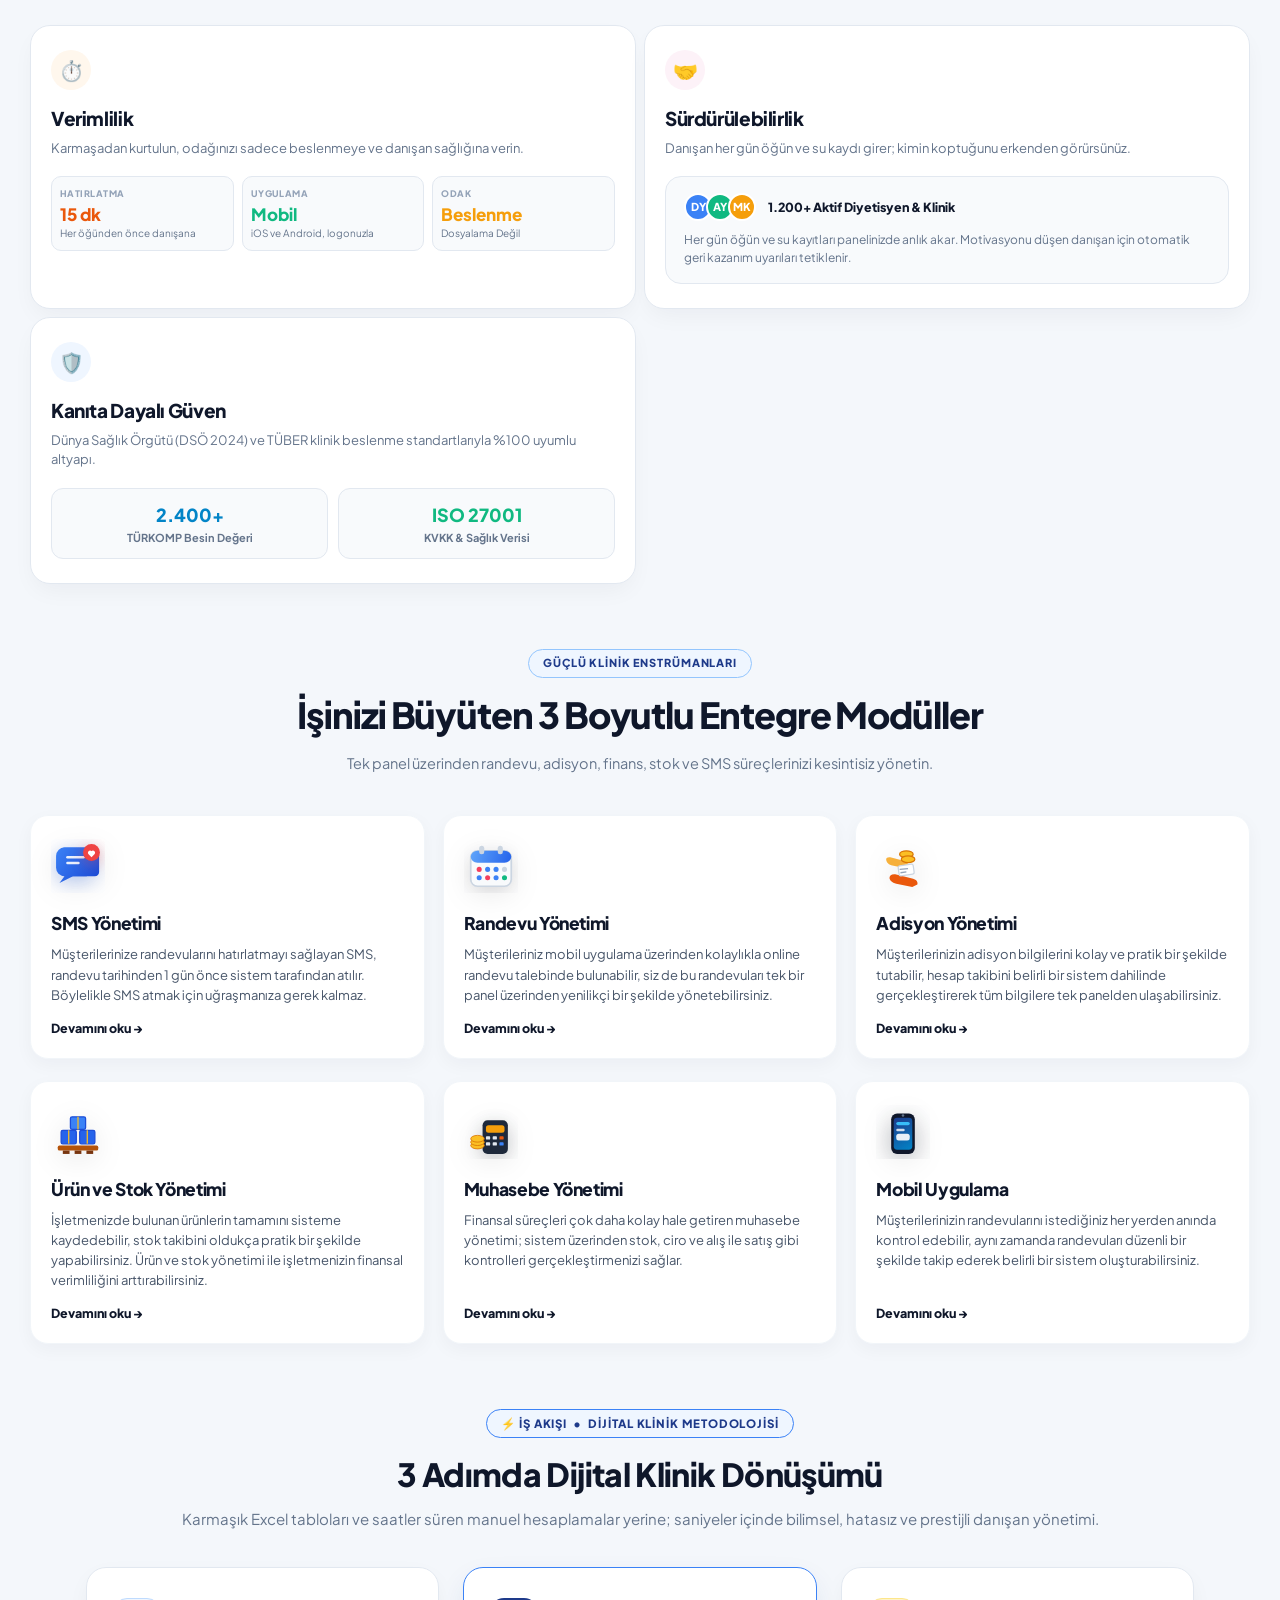
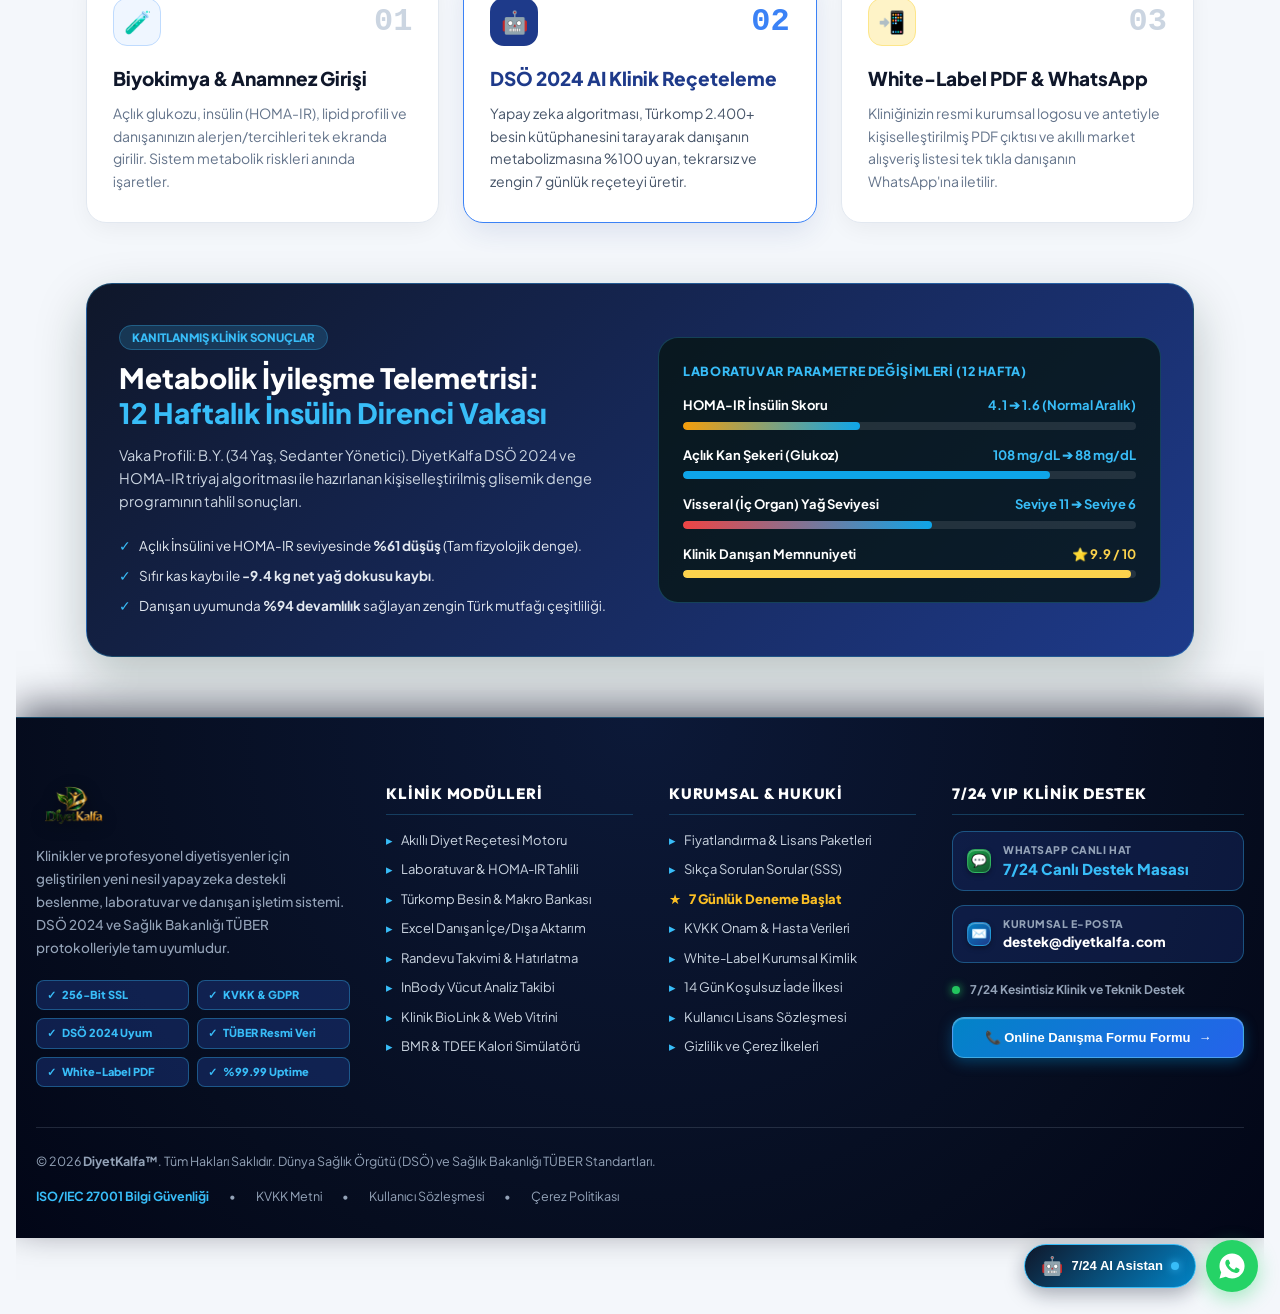
==== commit f7c0b752: "feat: complete luxury overhaul with 1M+ recipe engine, 1500+ food database, multi-branch adisyon & 3" ====
--- a/index.html
+++ b/index.html
@@ -2533,7 +2533,7 @@
 
         <a href="fiyatlar.html" class="dk-nav-pill">Fiyatlar</a>
         <a href="sss.html" class="dk-nav-pill">SSS</a>
-        <a href="javascript:void(0)" href="iletisim.html" class="dk-nav-pill">İletişim</a>
+        <a href="iletisim.html" class="dk-nav-pill">İletişim</a>
       </nav>
 
       <!-- Right Executive Action Pod (3D Embossed Vector Icons) -->
@@ -2623,65 +2623,75 @@
 
   <!-- 1. DIYETKALFA AI CANLI KLINIK REÇETE VE SİMÜLATÖR HERO -->
   <!-- ============================================================== -->
-<!-- DIYETKALFA AI™ - YARATICI KLİNİK ASİSTAN VE SİMÜLATÖR HERO     -->
-<!-- ============================================================== -->
-<section style="background: radial-gradient(circle at 75% 20%, #1e1b4b 0%, #0f172a 48%, #020617 100%); padding: 55px 24px 80px; color: #ffffff; position: relative; overflow: hidden; border-bottom: 2px solid #3b82f6;">
+<!-- DIYETKALFA AI™ - YENİ NESİL MODERN LÜKS HERO -->
+<section style="background: radial-gradient(circle at 60% 10%, #0f172a 0%, #020617 100%); padding: 65px 24px 85px; color: #ffffff; position: relative; overflow: hidden; border-bottom: 1.5px solid rgba(56, 189, 248, 0.2);">
   
-  <!-- Lüks Arka Plan Işık Efekti & İnce Geometrik Desen -->
-  <div style="position: absolute; top: -100px; right: -80px; width: 600px; height: 600px; background: radial-gradient(circle, rgba(56, 189, 248, 0.16) 0%, rgba(30, 58, 138, 0.08) 50%, transparent 70%); border-radius: 50%; pointer-events: none; z-index: 1;"></div>
-  <div style="position: absolute; bottom: -50px; left: -50px; width: 500px; height: 500px; background: radial-gradient(circle, rgba(212, 175, 55, 0.1) 0%, transparent 70%); border-radius: 50%; pointer-events: none; z-index: 1;"></div>
-
-  <div style="max-width: 1240px; margin: 0 auto; display: grid; grid-template-columns: repeat(auto-fit, minmax(330px, 1fr)); gap: 46px; align-items: center; position: relative; z-index: 2;">
+  <!-- Arka Plan Zarafet Işıkları -->
+  <div style="position: absolute; top: -120px; right: -100px; width: 650px; height: 650px; background: radial-gradient(circle, rgba(56, 189, 248, 0.12) 0%, rgba(30, 58, 138, 0.05) 50%, transparent 70%); border-radius: 50%; pointer-events: none; z-index: 1;"></div>
+  <div style="position: absolute; bottom: -80px; left: -80px; width: 550px; height: 550px; background: radial-gradient(circle, rgba(14, 165, 233, 0.08) 0%, transparent 70%); border-radius: 50%; pointer-events: none; z-index: 1;"></div>
+
+  <div style="max-width: 1240px; margin: 0 auto; display: grid; grid-template-columns: repeat(auto-fit, minmax(340px, 1fr)); gap: 48px; align-items: center; position: relative; z-index: 2;">
     
-    <!-- Sol Kolon: Başlık, Açıklama ve Canlı Simülatör Kartı -->
+    <!-- Sol Kolon: Lüks Sade Tipografi & Değer Teklifi -->
     <div>
-      <!-- Üst Rozet (Yüksek Okunabilirlik & Lüks İkili Rozet) -->
-      <div style="display: inline-flex; align-items: center; gap: 8px; background: rgba(255, 255, 255, 0.12); border: 1px solid rgba(255, 255, 255, 0.25); color: #ffffff; padding: 7px 18px; border-radius: 999px; font-size: 13px; font-weight: 800; margin-bottom: 22px; backdrop-filter: blur(8px);">
-        <span style="display: inline-block; width: 8px; height: 8px; border-radius: 50%; background: #38bdf8; box-shadow: 0 0 10px #38bdf8;"></span>
+      <div style="display: inline-flex; align-items: center; gap: 8px; background: rgba(56, 189, 248, 0.1); border: 1px solid rgba(56, 189, 248, 0.3); color: #38bdf8; padding: 6px 16px; border-radius: 999px; font-size: 12px; font-weight: 800; margin-bottom: 22px; backdrop-filter: blur(10px); text-transform: uppercase; letter-spacing: 0.05em;">
+        <span style="display: inline-block; width: 7px; height: 7px; border-radius: 50%; background: #38bdf8; box-shadow: 0 0 10px #38bdf8;"></span>
         DiyetKalfa • Yeni Nesil Klinik Karar Destek & Biyoistatistik Sistemi
       </div>
 
-      <!-- Büyük Yaratıcı Başlık (Kristal Beyaz & Zümrüt Işıltısı) -->
-      <h1 style="font-size: clamp(34px, 5.2vw, 50px); font-weight: 900; color: #ffffff; line-height: 1.18; margin-bottom: 20px; letter-spacing: -0.03em;">
+      <h1 style="font-size: clamp(34px, 5vw, 52px); font-weight: 900; color: #ffffff; line-height: 1.15; margin-bottom: 20px; letter-spacing: -0.03em;">
         Kliniğinizi Yapay Zeka ile Yönetin, <br>
-        <span style="color: #38bdf8; text-shadow: 0 0 30px rgba(56, 189, 248, 0.4);">Danışanlarınıza Bilimsel Reçeteler</span> Yazın
+        <span style="background: linear-gradient(135deg, #38bdf8 0%, #818cf8 100%); -webkit-background-clip: text; -webkit-text-fill-color: transparent;">Danışanlarınıza Bilimsel Reçeteler</span> Yazın.
       </h1>
 
-      <!-- Açıklama (Yüksek Kontrast & Göz Yormayan Netlik) -->
-      <p style="font-size: 17px; color: #f1f5f9; line-height: 1.65; margin-bottom: 28px; max-width: 530px; font-weight: 500;">
-        Diyetisyenlerin yeni nesil dijital kalfası: Saniyeler içinde DSÖ 2024 reçeteleri, HOMA-IR kan tahlili yorumlama, Türkomp besin veritabanı ve sınırsız reçeteleme tek platformda.
+      <p style="font-size: 16.5px; color: #cbd5e1; line-height: 1.65; margin-bottom: 30px; max-width: 540px; font-weight: 400;">
+        Diyetisyenlerin yeni nesil dijital kalfası: Saniyeler içinde DSÖ 2026 reçeteleri, HOMA-IR kan tahlili triyajı, 1.500+ besinli Türkomp veritabanı, klinik pilates ve cihaz seans yönetimi tek ekranda.
       </p>
 
-      <!-- YARATICI SİMÜLATÖR KARTI (Beyaz Kart & Kusursuz Okunabilirlik) -->
-      <div style="background: #ffffff; border-radius: 24px; padding: 26px; max-width: 500px; box-shadow: 0 24px 60px -10px rgba(0, 0, 0, 0.45); border: 2px solid rgba(255, 255, 255, 0.95); color: #0f172a;">
-        
-        <div style="display: flex; justify-content: space-between; align-items: center; margin-bottom: 14px;">
+      <!-- Aksiyon Butonları -->
+      <div style="display: flex; gap: 14px; flex-wrap: wrap; margin-bottom: 34px;">
+        <a href="kayit.html" style="background: linear-gradient(135deg, #0284c7 0%, #2563eb 100%); color: #ffffff; text-decoration: none; padding: 15px 28px; border-radius: 12px; font-weight: 800; font-size: 14.5px; display: inline-flex; align-items: center; gap: 8px; box-shadow: 0 6px 20px rgba(2, 132, 199, 0.35); transition: transform 0.2s;">
+          <span>7 Gün Ücretsiz Başla</span>
+          <span>→</span>
+        </a>
+        <a href="demo.html" style="background: rgba(255, 255, 255, 0.08); border: 1.5px solid rgba(255, 255, 255, 0.2); color: #ffffff; text-decoration: none; padding: 15px 26px; border-radius: 12px; font-weight: 800; font-size: 14.5px; display: inline-flex; align-items: center; gap: 8px; backdrop-filter: blur(8px); transition: all 0.2s;">
+          <span>🖥️ Canlı Simülatör & Demo</span>
+        </a>
+      </div>
+
+      <!-- Güven ve Doğrulama Rozetleri -->
+      <div style="display: flex; align-items: center; gap: 20px; font-size: 12px; color: #94a3b8; font-weight: 600;">
+        <span style="display: inline-flex; align-items: center; gap: 6px;">✓ DSÖ 2026 & TÜBER</span>
+        <span style="display: inline-flex; align-items: center; gap: 6px;">✓ 1.000.000+ Algoritmik Reçete</span>
+        <span style="display: inline-flex; align-items: center; gap: 6px;">✓ ISO/IEC 27001 Bilgi Güvenliği</span>
+      </div>
+    </div>
+
+    <!-- Sağ Kolon: Sade ve Modern İnteraktif Protokol Simülatörü -->
+    <div>
+      <div style="background: #ffffff; border-radius: 24px; padding: 26px; box-shadow: 0 25px 60px -15px rgba(0, 0, 0, 0.5); border: 1.5px solid #e2e8f0; color: #0f172a;">
+        <div style="display: flex; justify-content: space-between; align-items: center; margin-bottom: 16px; border-bottom: 1px solid #f1f5f9; padding-bottom: 12px;">
           <div style="display: flex; align-items: center; gap: 8px;">
-            <span style="font-size: 18px;">🤖</span>
-            <span style="font-size: 14px; font-weight: 900; color: #0f172a;">Canlı Yapay Zeka Protokol Simülatörü</span>
-          </div>
-          <span style="background: #e0f2fe; color: #1d4ed8; border: 1px solid #bae6fd; font-size: 11px; font-weight: 800; padding: 3px 10px; border-radius: 999px;">DSÖ 2024 AI</span>
+            <span style="font-size: 18px;">🧬</span>
+            <span style="font-size: 14px; font-weight: 900; color: #0f172a;">Klinik Protokol Karar Destek Simülatörü</span>
+          </div>
+          <span style="background: #eff6ff; color: #1e3a8a; font-size: 11px; font-weight: 800; padding: 3px 10px; border-radius: 999px; border: 1px solid #3b82f6;">1.000.000+ Kombinasyon</span>
         </div>
 
-        <!-- Vaka Seçici Dropdown -->
         <div style="margin-bottom: 14px;">
-          <label style="font-size: 11.5px; font-weight: 800; color: #475569; display: block; margin-bottom: 6px; text-transform: uppercase; letter-spacing: 0.05em;">Danışan Profilini veya Vakasını Seçin</label>
-          <div style="position: relative;">
-            <select id="sim-case-select" onchange="runLiveCaseSimulation()" style="width: 100%; padding: 12px 14px; border-radius: 12px; border: 1.5px solid #cbd5e1; font-size: 13.5px; font-weight: 700; color: #0f172a; outline: none; background: #ffffff; cursor: pointer; appearance: none; font-family: inherit;">
-              <option value="insulin">🩸 İnsülin Direnci & HOMA-IR > 2.5 (32 Yaş - Masa Başı)</option>
-              <option value="kilo_verme">⚖️ İnatçı Kilo & Yavaş Metabolizma (38 Yaş - Kadın)</option>
-              <option value="sporcu">🏃 Sporcu Hipertrofi & Kas Kazanımı (78 kg - Yüksek Efor)</option>
-              <option value="pcos">🌸 PCOS & Hormonal Denge Protokolü (26 Yaş)</option>
-              <option value="keto">🥑 Aralıklı Oruç (IF 16:8) & Düşük Karbonhidrat</option>
-            </select>
-            <div style="position: absolute; right: 14px; top: 50%; transform: translateY(-50%); pointer-events: none; color: #64748b; font-size: 12px;">▼</div>
-          </div>
+          <label style="font-size: 11.5px; font-weight: 800; color: #475569; display: block; margin-bottom: 6px; text-transform: uppercase;">Uygulanacak Klinik Protokolü Seçin:</label>
+          <select id="sim-case-select" onchange="runLiveCaseSimulation()" style="width: 100%; padding: 12px 14px; border-radius: 12px; border: 1.5px solid #cbd5e1; font-size: 13.5px; font-weight: 700; color: #0f172a; outline: none; background: #ffffff; cursor: pointer; font-family: inherit;">
+            <option value="insulin">Protokol A: İnsülin Direnci & HOMA-IR > 2.5 Dengeleme</option>
+            <option value="kilo_verme">Protokol B: Metabolik Hızlandırma & Viseral Yağ Kaybı</option>
+            <option value="sporcu">Protokol C: Sporcu Yüksek Performans & Hipertrofi</option>
+            <option value="pcos">Protokol D: PCOS & Hormonal Eliminasyon Desteği</option>
+            <option value="keto">Protokol E: Sirkadiyen Beslenme & Aralıklı Oruç (IF 16:8)</option>
+          </select>
         </div>
 
-        <!-- Canlı Simülasyon Sonuç Paneli -->
-        <div id="sim-result-box" style="background: #f8fafc; border: 1.5px solid #e2e8f0; border-radius: 14px; padding: 16px; margin-bottom: 16px; transition: all 0.25s ease;">
+        <div id="sim-result-box" style="background: #f8fafc; border: 1.5px solid #e2e8f0; border-radius: 14px; padding: 16px; margin-bottom: 16px;">
           <div style="display: flex; justify-content: space-between; align-items: center; margin-bottom: 10px;">
-            <span id="sim-res-title" style="font-size: 13.5px; font-weight: 800; color: #0284c7;">İnsülin Direnci & Metabolik Protokol</span>
+            <span id="sim-res-title" style="font-size: 13.5px; font-weight: 800; color: #0284c7;">İnsülin Direnci & Glisemik İndeks Dengeleme</span>
             <span id="sim-res-cal" style="background: #1e3a8a; color: #ffffff; font-size: 12px; font-weight: 800; padding: 3px 9px; border-radius: 6px;">1.680 kcal</span>
           </div>
 
@@ -2690,99 +2700,22 @@
           </div>
 
           <div style="font-size: 12px; color: #475569; line-height: 1.45; margin-bottom: 8px;">
-            <strong style="color: #0f172a;">Günlük Akşam Reçetesi:</strong> <span id="sim-res-dinner" style="color: #b45309; font-weight: 800;">Fırında Somon & Kuşkonmazlı Roka Salatası (Hafif Akşam Sindirimi)</span>
+            <strong style="color: #0f172a;">Akşam Reçetesi:</strong> <span id="sim-res-dinner" style="color: #b45309; font-weight: 800;">Fırında Somon Fileto & Kuşkonmazlı Roka Salatası</span>
           </div>
 
           <div style="font-size: 11.5px; color: #1d4ed8; font-weight: 600; display: flex; align-items: center; gap: 6px;">
-            <span>💡</span> <span id="sim-res-tip">HOMA-IR > 2.5 için krom pikolinat ve tarçın desteği önerilir.</span>
+            <span>💡</span> <span id="sim-res-tip">Düşük glisemik indeks ve krom takviyesi ile insülin dalgalanmaları önlenir.</span>
           </div>
         </div>
 
-        <!-- Aksiyon Butonu: 7 Gün Ücretsiz Başla (kayit.html'e Yönlendirir) -->
-        <a href="kayit.html" target="_blank" rel="noopener noreferrer" style="width: 100%; background: linear-gradient(135deg, #1e3a8a 0%, #4f46e5 100%); color: #ffffff; text-decoration: none; border: none; padding: 14px; border-radius: 12px; font-weight: 800; font-size: 14px; cursor: pointer; display: flex; align-items: center; justify-content: center; gap: 8px; transition: all 0.2s; box-shadow: 0 4px 15px rgba(30, 58, 138, 0.35);">
-          <span>⚡ Bu Protokolü Kliniğimde Kullan (7 Gün Kartsız Başla)</span>
+        <a href="kayit.html" style="width: 100%; background: linear-gradient(135deg, #1e3a8a 0%, #0284c7 100%); color: #ffffff; text-decoration: none; border: none; padding: 14px; border-radius: 12px; font-weight: 800; font-size: 14px; cursor: pointer; display: flex; align-items: center; justify-content: center; gap: 8px; box-shadow: 0 4px 15px rgba(30, 58, 138, 0.35);">
+          <span>⚡ Bu Protokolü Kliniğimde Kullan (7 Gün Ücretsiz Başla)</span>
           <span style="font-size: 16px;">→</span>
         </a>
-
       </div>
-
     </div>
 
-    <!-- Sağ Kolon: ÖZGÜN KLİNİK KOMUTA KOKPİTİ & CANLI TELEMETRİ -->
-    <div style="position: relative; display: flex; flex-direction: column; gap: 16px;">
-      
-      <!-- Telemetri Kartı 1: DSÖ 2024 AI Algoritma Çekirdeği -->
-      <div style="background: rgba(15, 23, 42, 0.88); border: 1.5px solid rgba(56, 189, 248, 0.28); border-radius: 20px; padding: 22px; backdrop-filter: blur(14px); box-shadow: 0 16px 36px rgba(0,0,0,0.35);">
-        <div style="display: flex; justify-content: space-between; align-items: center; margin-bottom: 12px;">
-          <div style="display: flex; align-items: center; gap: 10px;">
-            <div style="width: 38px; height: 38px; border-radius: 12px; background: rgba(56, 189, 248, 0.15); border: 1px solid rgba(56, 189, 248, 0.4); display: flex; align-items: center; justify-content: center; font-size: 18px;">
-              🧬
-            </div>
-            <div>
-              <div style="font-size: 14.5px; font-weight: 900; color: #ffffff;">DSÖ 2024 AI Algoritma Çekirdeği</div>
-              <div style="font-size: 11.5px; color: #38bdf8; font-weight: 700;">42.000+ Algoritmik Kombinasyon</div>
-            </div>
-          </div>
-          <span style="display: inline-flex; align-items: center; gap: 5px; background: rgba(56, 189, 248, 0.2); color: #38bdf8; font-size: 11px; font-weight: 800; padding: 3px 10px; border-radius: 999px; border: 1px solid rgba(56, 189, 248, 0.4);">
-            <span style="width: 6px; height: 6px; border-radius: 50%; background: #38bdf8; box-shadow: 0 0 8px #38bdf8;"></span>
-            Canlı & Aktif
-          </span>
-        </div>
-        <p style="font-size: 13px; color: #e2e8f0; line-height: 1.5; margin: 0;">
-          Klinik danışanın BMR, Harris-Benedict ve PAL katsayılarını anında hesaplayarak sıfır hata ile kişiye özel reçete üretir.
-        </p>
-      </div>
-
-      <!-- Telemetri Kartı 2: Biyokimya & HOMA-IR Otomatik Triyaj -->
-      <div style="background: rgba(15, 23, 42, 0.88); border: 1.5px solid rgba(245, 158, 11, 0.3); border-radius: 20px; padding: 22px; backdrop-filter: blur(14px); box-shadow: 0 16px 36px rgba(0,0,0,0.35);">
-        <div style="display: flex; justify-content: space-between; align-items: center; margin-bottom: 12px;">
-          <div style="display: flex; align-items: center; gap: 10px;">
-            <div style="width: 38px; height: 38px; border-radius: 12px; background: rgba(245, 158, 11, 0.15); border: 1px solid rgba(245, 158, 11, 0.4); display: flex; align-items: center; justify-content: center; font-size: 18px;">
-              🩸
-            </div>
-            <div>
-              <div style="font-size: 14.5px; font-weight: 900; color: #ffffff;">Biyokimya Lab & HOMA-IR Triyajı</div>
-              <div style="font-size: 11.5px; color: #fcd34d; font-weight: 700;">Açlık Glukozu + İnsülin Otomasyonu</div>
-            </div>
-          </div>
-          <span style="background: rgba(245, 158, 11, 0.2); color: #fde68a; font-size: 11px; font-weight: 800; padding: 3px 10px; border-radius: 999px; border: 1px solid rgba(245, 158, 11, 0.4);">
-            Oto-Korelasyon
-          </span>
-        </div>
-        <div style="background: rgba(2, 6, 23, 0.78); border-radius: 12px; padding: 11px 14px; border: 1px solid rgba(56, 189, 248, 0.2); font-size: 12.5px; color: #e2e8f0; display: flex; justify-content: space-between;">
-          <span>Kan Tahlili Girişi ➔</span>
-          <span style="color: #38bdf8; font-weight: 800;">Diyet Listesine Anında Besin Kısıtı Enjeksiyonu</span>
-        </div>
-      </div>
-
-      <!-- Telemetri Kartı 3: Türkomp Besin Veritabanı & White-Label Reçete -->
-      <div style="display: grid; grid-template-columns: 1fr 1fr; gap: 14px;">
-        <div style="background: rgba(15, 23, 42, 0.88); border: 1.5px solid rgba(56, 189, 248, 0.25); border-radius: 18px; padding: 18px; backdrop-filter: blur(10px);">
-          <div style="font-size: 22px; margin-bottom: 6px;">🍏</div>
-          <div style="font-size: 13.5px; font-weight: 900; color: #ffffff;">Türkomp 2.400+ Besin</div>
-          <div style="font-size: 11.5px; color: #cbd5e1; margin-top: 4px; line-height: 1.4;">TÜBİTAK veritabanıyla gramaj & porsiyon değişimi.</div>
-        </div>
-
-        <div style="background: rgba(15, 23, 42, 0.88); border: 1.5px solid rgba(56, 189, 248, 0.25); border-radius: 18px; padding: 18px; backdrop-filter: blur(10px);">
-          <div style="font-size: 22px; margin-bottom: 6px;">🏷️</div>
-          <div style="font-size: 13.5px; font-weight: 900; color: #ffffff;">White-Label PDF & WhatsApp</div>
-          <div style="font-size: 11.5px; color: #cbd5e1; margin-top: 4px; line-height: 1.4;">Kliniğinizin kendi logosu ve antetiyle anında çıktı.</div>
-        </div>
-      </div>
-
-      <!-- Lüks Güven ve İstatistik Barı -->
-      <div style="background: linear-gradient(135deg, rgba(30, 58, 138, 0.55) 0%, rgba(2, 132, 199, 0.45) 100%); border: 1px solid rgba(56, 189, 248, 0.35); border-radius: 16px; padding: 13px 20px; display: flex; align-items: center; justify-content: space-between;">
-        <div style="display: flex; align-items: center; gap: 8px;">
-          <span style="font-size: 16px;">🏆</span>
-          <span style="font-size: 13px; font-weight: 800; color: #ffffff;">Türkiye Genelinde 1.200+ Aktif Diyetisyen & Klinik</span>
-        </div>
-        <span style="font-size: 12px; font-weight: 800; color: #38bdf8;">%100 Bilimsel Uyum</span>
-      </div>
-
-    </div>
-
   </div>
-
 </section>
 
 <!-- ============================================================== -->
@@ -3378,175 +3311,7 @@
   <!-- 5. NEDEN DİYETKALFA? KLASİK YAZILIMLAR VS. DİYETKALFA ZEKA     -->
   <!-- ============================================================== -->
   <!-- ============================================================== -->
-<!-- DIYETKALFA LÜKS FİYATLANDIRMA PAKETLERİ (IMAGE 1)               -->
-<!-- ============================================================== -->
-<section class="dk-pricing-suite-section" id="section-saas-pricing">
-  
-  <!-- Üst Bilgi Bandı -->
-  <div class="dk-pricing-top-banner">
-    Fiyatlarımıza KDV dahildir. <strong>7 gün boyunca Ücretsiz deneyin!</strong> Kredi kartı gerekmez ve devam etmek zorunda değilsiniz. Üstelik kredi kartına 12 taksit imkanı!
-  </div>
-
-  <!-- Kontrol Barı (Aylık/Yıllık Switch + Detay Bağlantısı) -->
-  <div class="dk-pricing-control-bar">
-    <div class="dk-toggle-wrap">
-      <span>Aylık</span>
-      <label class="dk-switch">
-        <input type="checkbox" id="dk-pricing-cycle-toggle" onchange="togglePricingCycle(this)">
-        <span class="dk-slider"></span>
-      </label>
-      <span>Yıllık</span>
-      <span class="dk-free-badge">Yıllık alımlarda 2 Ay Ücretsiz!</span>
-    </div>
-
-    <div>
-      <button type="button" class="dk-details-trigger" id="dk-details-trigger-btn" onclick="togglePricingMatrix()">
-        ▽ Paket detaylarını görüntüle ▽
-      </button>
-    </div>
-  </div>
-
-  <!-- 4 Paket Kartı -->
-  <div class="dk-pricing-4grid">
-    
-    <!-- 1. BAŞLANGIÇ -->
-    <div class="dk-pcard">
-      <h3 class="dk-pcard-title">Başlangıç</h3>
-      <div class="dk-pcard-price-row">
-        <span class="dk-pcard-price" data-monthly="₺1.570" data-yearly="₺1.308">₺1.570</span>
-        <span class="dk-pcard-unit">/ Ay</span>
-      </div>
-      <div class="dk-pcard-kdv" data-yearly-note="* Yıllık alımda ₺15.700 / Yıl">* KDV Dahildir</div>
-      <p class="dk-pcard-desc">İşletmenizin temel ihtiyaçlarını karşılayan paket</p>
-      <button type="button" class="dk-btn-cyan-outline" onclick="openCheckoutModal('Başlangıç Paketi', '12')">
-        7 GÜN ÜCRETSİZ DENE
-      </button>
-    </div>
-
-    <!-- 2. STANDART -->
-    <div class="dk-pcard">
-      <h3 class="dk-pcard-title">Standart</h3>
-      <div class="dk-pcard-price-row">
-        <span class="dk-pcard-price" data-monthly="₺2.280" data-yearly="₺1.900">₺2.280</span>
-        <span class="dk-pcard-unit">/ Ay</span>
-      </div>
-      <div class="dk-pcard-kdv" data-yearly-note="* Yıllık alımda ₺22.800 / Yıl">* KDV Dahildir</div>
-      <p class="dk-pcard-desc">İşinizi büyütmenize yardımcı, kapsamlı özellikler</p>
-      <button type="button" class="dk-btn-cyan-outline" onclick="openCheckoutModal('Standart Paket', '12')">
-        7 GÜN ÜCRETSİZ DENE
-      </button>
-    </div>
-
-    <!-- 3. PROFESYONEL (ÖNE ÇIKAN KOYU MOR KART) -->
-    <div class="dk-pcard dk-pcard-pro-featured">
-      <h3 class="dk-pcard-title">Profesyonel</h3>
-      <div class="dk-pcard-price-row">
-        <span class="dk-pcard-price" data-monthly="₺2.930" data-yearly="₺2.440">₺2.930</span>
-        <span class="dk-pcard-unit">/ Ay</span>
-      </div>
-      <div class="dk-pcard-kdv" data-yearly-note="* Yıllık alımda ₺29.300 / Yıl">* KDV Dahildir</div>
-      <p class="dk-pcard-desc">Tüm ihtiyaçlarınız için eksiksiz profesyonel paket</p>
-      <button type="button" class="dk-btn-orange-solid" onclick="openCheckoutModal('Profesyonel Paket', '12')">
-        7 GÜN ÜCRETSİZ DENE
-      </button>
-    </div>
-
-    <!-- 4. KURUMSAL -->
-    <div class="dk-pcard">
-      <h3 class="dk-pcard-title">Kurumsal</h3>
-      <div class="dk-pcard-price-row">
-        <span class="dk-pcard-price" style="font-size: 28px;">Bizi Arayın</span>
-      </div>
-      <div class="dk-pcard-kdv">Fiyat bilgisi için</div>
-      <p class="dk-pcard-desc">Tüm özelliklere ek ihtiyacınız olan kurumsal çözümler</p>
-      <button type="button" class="dk-btn-cyan-outline" onclick="openContactModal()">
-        TEKLİF AL
-      </button>
-    </div>
-
-  </div>
-
-  <!-- AÇILIR KAPANIR PAKET DETAY TABLOSU (IMAGE 1 AKORDİYONU) -->
-  <div class="dk-matrix-collapse" id="dk-pricing-matrix-table" style="display: none;">
-    <table class="dk-matrix-table">
-      <thead>
-        <tr>
-          <th>Özellikler & Karşılaştırma</th>
-          <th>Başlangıç</th>
-          <th>Standart</th>
-          <th style="color: #4338ca;">Profesyonel</th>
-          <th>Kurumsal</th>
-        </tr>
-      </thead>
-      <tbody>
-        <tr>
-          <td>Aktif Danışan Takip Kapasitesi</td>
-          <td>15 Danışan</td>
-          <td>50 Danışan</td>
-          <td><strong>Sınırsız Danışan</strong></td>
-          <td><strong>Sınırsız & Çoklu Şube</strong></td>
-        </tr>
-        <tr>
-          <td>DSÖ 2024 ve TÜBER Menü Algoritması</td>
-          <td>✓ Var</td>
-          <td>✓ Var</td>
-          <td>✓ Var (Sonsuz Varyasyon)</td>
-          <td>✓ Var (Klinik Özel)</td>
-        </tr>
-        <tr>
-          <td>TÜRKOMP 2.400+ Besin Değişimi</td>
-          <td>✓ Var</td>
-          <td>✓ Var</td>
-          <td>✓ Var</td>
-          <td>✓ Var</td>
-        </tr>
-        <tr>
-          <td>Danışan Mobil Uygulaması (Öğün & Su)</td>
-          <td>Temel</td>
-          <td>✓ Var</td>
-          <td>✓ Var (Kliniğinizin Logosuyla)</td>
-          <td>✓ Özel White-Label</td>
-        </tr>
-        <tr>
-          <td>Otomatik SMS Hatırlatma (1 Gün Önce)</td>
-          <td>—</td>
-          <td>✓ Var</td>
-          <td>✓ Sınırsız SMS</td>
-          <td>✓ Sınırsız SMS & WhatsApp API</td>
-        </tr>
-        <tr>
-          <td>Adisyon, Kasa & Ön Muhasebe Yönetimi</td>
-          <td>—</td>
-          <td>Temel</td>
-          <td>✓ Tam Entegre</td>
-          <td>✓ ERP & Şube Konsolidasyonu</td>
-        </tr>
-        <tr>
-          <td>Ürün ve Stok / Besin Deposu Takibi</td>
-          <td>—</td>
-          <td>✓ Var</td>
-          <td>✓ Var</td>
-          <td>✓ Gelişmiş Şube Stoğu</td>
-        </tr>
-        <tr>
-          <td>White-Label PDF Çıktısı (Kendi Logonuz)</td>
-          <td>—</td>
-          <td>✓ Var</td>
-          <td>✓ Var</td>
-          <td>✓ Var</td>
-        </tr>
-        <tr>
-          <td>Klinik ve Teknik Destek</td>
-          <td>E-Posta</td>
-          <td>Mesai İçi Telefon</td>
-          <td><strong>7/24 Kesintisiz VIP Destek</strong></td>
-          <td><strong>Özel Müşteri Yöneticisi</strong></td>
-        </tr>
-      </tbody>
-    </table>
-  </div>
-
-</section>
+
 
 
 
@@ -3632,11 +3397,11 @@
         <h4 style="font-family: 'Outfit', sans-serif; font-size: 15px; font-weight: 800; color: #ffffff; margin: 0 0 16px 0; letter-spacing: 0.05em; text-transform: uppercase; border-bottom: 1.5px solid rgba(56, 189, 248, 0.25); padding-bottom: 8px;">7/24 VIP Klinik Destek</h4>
         <div style="display: flex; flex-direction: column; gap: 14px; font-size: 13px; color: #cbd5e1;">
           
-          <a href="https://wa.me/905321202846?text=Merhaba%20DiyetKalfa%20AI%20hakk%C4%B1nda%20bilgi%20ve%20destek%20almak%20istiyorum." target="_blank" rel="noopener noreferrer" style="display: flex; align-items: center; gap: 12px; text-decoration: none; color: inherit; background: rgba(30, 58, 138, 0.3); border: 1px solid rgba(56, 189, 248, 0.35); padding: 10px 14px; border-radius: 12px; transition: all 0.2s ease;">
+          <a href="javascript:void(0)" onclick="toggleAiChat(); return false;" target="_blank" rel="noopener noreferrer" style="display: flex; align-items: center; gap: 12px; text-decoration: none; color: inherit; background: rgba(30, 58, 138, 0.3); border: 1px solid rgba(56, 189, 248, 0.35); padding: 10px 14px; border-radius: 12px; transition: all 0.2s ease;">
             <div class="dk-3d-icon-pod" style="background: linear-gradient(145deg, #16a34a, #14532d); color: #ffffff; border-color: rgba(74, 222, 128, 0.5);">💬</div>
             <div>
               <div style="font-size: 10.5px; color: #94a3b8; font-weight: 800; letter-spacing: 0.05em; text-transform: uppercase;">WHATSAPP CANLI HAT</div>
-              <div style="font-size: 15px; font-weight: 900; color: #38bdf8;">0532 120 28 46</div>
+              <div style="font-size: 15px; font-weight: 900; color: #38bdf8;">7/24 Canlı Destek Masası</div>
             </div>
           </a>
 
@@ -3654,7 +3419,7 @@
           </div>
 
           <button type="button" onclick="openContactModal()" style="background: linear-gradient(135deg, #0284c7 0%, #2563eb 100%); color: #ffffff; border: 1px solid rgba(125, 211, 252, 0.5); padding: 12px 16px; border-radius: 12px; font-weight: 800; font-size: 13px; cursor: pointer; display: flex; align-items: center; justify-content: center; gap: 8px; box-shadow: inset 0 1px 1px rgba(255,255,255,0.3), 0 4px 14px rgba(2, 132, 199, 0.4); transition: transform 0.2s ease;">
-            <span>📞 Biz Sizi Arayalım Formu</span>
+            <span>📞 Online Danışma Formu Formu</span>
             <span>→</span>
           </button>
         </div>
@@ -3720,7 +3485,7 @@
           <button type="button" onclick="triggerQuickPrompt('7 gün ücretsiz nasıl deneyebilirim?')" class="ai-chip-btn">🚀 7 Gün Ücretsiz Nasıl Denenir?</button>
           <button type="button" onclick="triggerQuickPrompt('DSÖ 2024 ve HOMA-IR tahlil motoru nasıl çalışır?')" class="ai-chip-btn">🩺 DSÖ 2024 & HOMA-IR Nedir?</button>
           <button type="button" onclick="triggerQuickPrompt('Türkomp besin veritabanı içeriği nedir?')" class="ai-chip-btn">🍏 Türkomp Besin Veritabanı Var mı?</button>
-          <button type="button" onclick="triggerQuickPrompt('0532 120 28 46 WhatsApp canlı destek hattına bağlan')" class="ai-chip-btn">💬 0532 120 28 46 WhatsApp'a Bağlan</button>
+          <button type="button" onclick="triggerQuickPrompt('7/24 Canlı Destek Masası WhatsApp canlı destek hattına bağlan')" class="ai-chip-btn">💬 7/24 Canlı Destek Masası WhatsApp'a Bağlan</button>
         </div>
       </div>
 
@@ -3741,7 +3506,7 @@
       </button>
 
       <!-- WhatsApp Butonu -->
-      <a href="https://wa.me/905321202846?text=Merhaba%20DiyetKalfa%20AI%20hakk%C4%B1nda%20bilgi%20ve%20destek%20almak%20istiyorum." target="_blank" style="width: 52px; height: 52px; border-radius: 50%; background: #25d366; color: #ffffff; display: flex; align-items: center; justify-content: center; box-shadow: 0 6px 20px rgba(37, 211, 102, 0.4); text-decoration: none; transition: transform 0.2s;" title="0532 120 28 46 WhatsApp Klinik Hattı">
+      <a href="javascript:void(0)" onclick="toggleAiChat(); return false;" target="_blank" style="width: 52px; height: 52px; border-radius: 50%; background: #25d366; color: #ffffff; display: flex; align-items: center; justify-content: center; box-shadow: 0 6px 20px rgba(37, 211, 102, 0.4); text-decoration: none; transition: transform 0.2s;" title="7/24 Canlı Destek Masası WhatsApp Klinik Hattı">
         <svg width="30" height="30" viewBox="0 0 24 24" fill="currentColor">
           <path d="M12.031 2C6.496 2 2 6.496 2 12.031c0 1.77.463 3.498 1.341 5.02L2 22l5.09-1.332a9.98 9.98 0 0 0 4.941 1.363h.004c5.535 0 10.031-4.496 10.031-10.031 0-2.68-1.043-5.199-2.937-7.093A9.97 9.97 0 0 0 12.031 2zm5.882 14.185c-.244.686-1.42 1.258-1.956 1.34-.51.077-1.176.11-3.376-.802-2.815-1.166-4.634-4.032-4.774-4.22-.14-.188-1.144-1.523-1.144-2.906 0-1.383.725-2.062.981-2.344.256-.282.558-.353.744-.353.186 0 .372.002.535.01.172.008.403-.065.63.48.232.558.79 1.93.86 2.07.07.14.116.303.023.49-.093.186-.14.302-.279.465-.14.163-.294.364-.42.488-.14.14-.286.292-.123.572.163.28.724 1.194 1.554 1.933 1.068.952 1.968 1.248 2.247 1.388.28.14.442.116.605-.07.163-.186.7-1.002.886-1.342.186-.34.372-.284.628-.188.256.096 1.628.767 1.907.907.28.14.465.21.535.326.07.116.07.674-.174 1.36z"/>
         </svg>
@@ -5398,7 +5163,7 @@
       dietitianName: "Uzman Diyetisyen",
       clinicName: "DiyetKalfa Klinik",
       title: "Uzman Klinik Diyetisyen",
-      phone: "905321202846",
+      phone: "9destek@diyetkalfa.com",
       instagram: "@diyetkalfaklinik",
       slogan: "Kişiye Özel Bilimsel Beslenme & Sağlıklı Yaşam Protokolü 🌿",
       theme: "default"
@@ -5493,7 +5258,7 @@
 
     function contactForSalesLicense() {
       const msg = encodeURIComponent("Merhaba! DiyetKalfa Klinik Diyet & İçerik İşletim Sistemini kliniğime lisanslamak ve satın almak istiyorum. Bilgi alabilir miyim?");
-      window.open(`https://wa.me/905321202846?text=${msg}`, '_blank');
+      window.open(`javascript:void(0)" onclick="toggleAiChat(); return false; '_blank');
     }
 
     // 3. Gelişmiş Nav Switcher (4 Mod)
@@ -9026,7 +8791,7 @@
 
   var encodedMsg = encodeURIComponent(msg);
   // Türkiye geneli kurumsal lisans aktivasyon hattı veya WhatsApp Web
-  var waUrl = "https://api.whatsapp.com/send?phone=905321202846&text=" + encodedMsg;
+  var waUrl = "https://api.whatsapp.com/send?phone=9destek@diyetkalfa.com&text=" + encodedMsg;
   
   // Kullanıcıya bildirim modalı veya direkt yönlendirme
   if (window.confirm("DiyetKalfa " + planName + " (" + cycleStr + ") için 7 günlük ücretsiz denemenizi başlatmak üzere WhatsApp aktivasyon hattına yönlendiriliyorsunuz. Devam edilsin mi?")) {
@@ -9332,7 +9097,7 @@
             "Kampanyalı fiyat üzerinden lisans aktivasyonumu ve faturamı iletir misiniz? Teşekkürler!";
 
   var encodedMsg = encodeURIComponent(msg);
-  var waUrl = "https://api.whatsapp.com/send?phone=905321202846&text=" + encodedMsg;
+  var waUrl = "https://api.whatsapp.com/send?phone=9destek@diyetkalfa.com&text=" + encodedMsg;
   
   if (window.confirm("DiyetKalfa " + planName + " (" + cycleStr + ") siparişi ve lisans aktivasyonu için WhatsApp hattına yönlendiriliyorsunuz. Devam edilsin mi?")) {
     window.open(waUrl, '_blank');
@@ -9516,7 +9281,7 @@
     // Fallback: Eğer diyetkalfa_licensed veya diyetkalfa_unlocked varsa otomatik 30 günlük aktif lisans başlat
     var isOldLicensed = (localStorage.getItem('diyetkalfa_licensed') === 'true' || localStorage.getItem('diyetkalfa_unlocked') === 'true');
     if (isOldLicensed) {
-      return this.activateLicense('Profesyonel Paket', 1, 'Uzm. Dyt. Zehra Bölük', 'DiyetKalfa Klinik', '05321202846');
+      return this.activateLicense('Profesyonel Paket', 1, 'Uzm. Dyt. Zehra Bölük', 'DiyetKalfa Klinik', 'destek@diyetkalfa.com');
     }
     return null;
   },
@@ -9548,7 +9313,7 @@
       licenseKey: key,
       dietitianName: dietitianName || 'Uzm. Diyetisyen',
       clinicName: clinicName || 'Diyet & Sağlık Kliniği',
-      phone: phone || '0532 120 28 46'
+      phone: phone || '7/24 Canlı Destek Masası'
     };
 
     try {
@@ -9668,7 +9433,7 @@
   
   var name = document.getElementById('co-name') ? document.getElementById('co-name').value.trim() : 'Uzm. Diyetisyen';
   var clinic = document.getElementById('co-clinic') ? document.getElementById('co-clinic').value.trim() : 'Diyet Kliniği';
-  var phone = document.getElementById('co-phone') ? document.getElementById('co-phone').value.trim() : '0532 120 28 46';
+  var phone = document.getElementById('co-phone') ? document.getElementById('co-phone').value.trim() : '7/24 Canlı Destek Masası';
   var city = document.getElementById('co-city') ? document.getElementById('co-city').value.trim() : '';
 
   if (!name) { alert('Lütfen Adınızı ve Soyadınızı giriniz.'); return; }
@@ -9690,7 +9455,7 @@
     "📞 İletişim: " + phone + (city ? " / " + city : "") + "\n\n" +
     "Lisansımı aktive etmek ve siparişimi onaylamak istiyorum. Teşekkürler!";
 
-  var waUrl = "https://wa.me/905321202846?text=" + encodeURIComponent(waText);
+  var waUrl = "javascript:void(0)" onclick="toggleAiChat(); return false;" + encodeURIComponent(waText);
   window.open(waUrl, '_blank');
 
   // Başarı ekranını göster
@@ -9702,7 +9467,7 @@
 
   var name = document.getElementById('co-name') ? document.getElementById('co-name').value.trim() : 'Uzm. Diyetisyen';
   var clinic = document.getElementById('co-clinic') ? document.getElementById('co-clinic').value.trim() : 'Diyet Kliniği';
-  var phone = document.getElementById('co-phone') ? document.getElementById('co-phone').value.trim() : '0532 120 28 46';
+  var phone = document.getElementById('co-phone') ? document.getElementById('co-phone').value.trim() : '7/24 Canlı Destek Masası';
 
   if (!name) { alert('Lütfen Adınızı ve Soyadınızı giriniz.'); return; }
 
@@ -9725,7 +9490,7 @@
   else if (key.indexOf('CORE') >= 0) { plan = 'Temel Paket'; months = 3; }
   else if (key.indexOf('ENT') >= 0 || key === 'VIP365') { plan = 'Sınırsız Paket'; months = 12; }
 
-  var lic = DiyetKalfaLicenseEngine.activateLicense(plan, months, 'Uzm. Diyetisyen', 'DiyetKalfa Lisanslı Klinik', '0532 120 28 46', key);
+  var lic = DiyetKalfaLicenseEngine.activateLicense(plan, months, 'Uzm. Diyetisyen', 'DiyetKalfa Lisanslı Klinik', '7/24 Canlı Destek Masası', key);
   showCheckoutSuccess(lic);
 }
 
@@ -9798,13 +9563,13 @@
 
       <div style="display: grid; grid-template-columns: repeat(auto-fit, minmax(340px, 1fr));">
         
-        <!-- Sol Panel: Biz Sizi Arayalım Formu -->
+        <!-- Sol Panel: Online Danışma Formu Formu -->
         <div style="padding: 36px 32px; background: #ffffff;">
           <div style="display: inline-flex; align-items: center; gap: 6px; background: #eff6ff; color: #1e3a8a; font-size: 11px; font-weight: 800; padding: 4px 12px; border-radius: 999px; border: 1px solid #bfdbfe; text-transform: uppercase; margin-bottom: 12px;">
             <span style="display: inline-block; width: 7px; height: 7px; border-radius: 50%; background: #2563eb;"></span>
             7/24 Kesintisiz Klinik Destek
           </div>
-          <h3 style="font-size: 22px; font-weight: 900; color: #0f172a; margin: 0 0 6px 0; letter-spacing: -0.02em;">Biz Sizi Arayalım</h3>
+          <h3 style="font-size: 22px; font-weight: 900; color: #0f172a; margin: 0 0 6px 0; letter-spacing: -0.02em;">Online Danışma Formu</h3>
           <p style="font-size: 13.5px; color: #64748b; margin: 0 0 22px 0; line-height: 1.5;">
             İletişim bilgilerinizi bırakın, klinik danışmanımız <b>15 dakika içinde</b> sizi arasın veya WhatsApp'tan yanıtlasın.
           </p>
@@ -9832,7 +9597,7 @@
               <textarea id="cb-note" rows="2" placeholder="Klinik ihtiyaçlarınız veya sorularınız..." style="width: 100%; padding: 10px 14px; border-radius: 10px; border: 1.5px solid #cbd5e1; font-size: 13.5px; outline: none; font-family: inherit; resize: none;"></textarea>
             </div>
             <button type="submit" style="background: linear-gradient(135deg, #0284c7 0%, #2563eb 100%); color: #ffffff; border: none; padding: 14px; border-radius: 12px; font-weight: 800; font-size: 14.5px; cursor: pointer; display: flex; align-items: center; justify-content: center; gap: 8px; box-shadow: 0 4px 14px rgba(2, 132, 199, 0.35); transition: transform 0.15s; margin-top: 4px;">
-              <span>🚀 Sizi Hemen Arayalım</span>
+              <span>🚀 Talebi İlet & Başla</span>
               <span>→</span>
             </button>
           </form>
@@ -9853,12 +9618,12 @@
 
             <div style="display: flex; flex-direction: column; gap: 16px; margin-top: 24px;">
               <!-- Telefon & WhatsApp Kartı -->
-              <a href="https://wa.me/905321202846?text=Merhaba%2C%20DiyetKalfa%20hakk%C4%B1nda%20bilgi%20ve%20destek%20almak%20istiyorum." target="_blank" style="background: rgba(255, 255, 255, 0.06); border: 1.5px solid rgba(2, 132, 199, 0.5); padding: 16px 18px; border-radius: 16px; text-decoration: none; color: #ffffff; display: flex; align-items: center; justify-content: space-between; transition: all 0.2s;">
+              <a href="javascript:void(0)" onclick="toggleAiChat(); return false;" target="_blank" style="background: rgba(255, 255, 255, 0.06); border: 1.5px solid rgba(2, 132, 199, 0.5); padding: 16px 18px; border-radius: 16px; text-decoration: none; color: #ffffff; display: flex; align-items: center; justify-content: space-between; transition: all 0.2s;">
                 <div style="display: flex; align-items: center; gap: 12px;">
                   <span style="font-size: 26px;">💬</span>
                   <div>
                     <div style="font-size: 11px; color: #38bdf8; font-weight: 800; text-transform: uppercase; letter-spacing: 0.05em;">7/24 WHATSAPP & ÇAĞRI MERKEZİ</div>
-                    <div style="font-size: 19px; font-weight: 900; color: #ffffff; letter-spacing: 0.03em; margin-top: 2px;">0532 120 28 46</div>
+                    <div style="font-size: 19px; font-weight: 900; color: #ffffff; letter-spacing: 0.03em; margin-top: 2px;">7/24 Canlı Destek Masası</div>
                   </div>
                 </div>
                 <span style="font-size: 18px; color: #38bdf8;">→</span>
@@ -10053,7 +9818,7 @@
       var city = document.getElementById('demo-expert-city').value || 'Belirtilmedi';
       var time = document.getElementById('demo-expert-time').value;
       var msg = 'Merhaba DiyetKalfa Ekibi, adım ' + name + '. Diyetisyen yazılımınızı kliniğimde kullanmak için canlı demo randevusu almak istiyorum. Telefon: ' + phone + ', Şehir: ' + city + ', Tercih Edilen Saat: ' + time;
-      window.open('https://wa.me/905321202846?text=' + encodeURIComponent(msg), '_blank');
+      window.open('javascript:void(0)" onclick="toggleAiChat(); return false;' + encodeURIComponent(msg), '_blank');
       closeDemoModal();
       if (confirm('Talebiniz başarıyla alındı Sn. ' + name + '!\n\nKlinik koordinatörümüz 15 dakika içinde WhatsApp üzerinden sizinle iletişime geçecektir.\n\nBeklemeden hemen şimdi Canlı Klinik Demo Panelini açıp test etmek ister misiniz?')) {
         window.open('panel.html?unlock=true&demo=true', '_blank');
@@ -10066,7 +9831,7 @@
       var goal = document.getElementById('client-match-goal').value;
       var city = document.getElementById('client-match-city').value || 'Online Görüşme';
       var msg = 'Merhaba DiyetKalfa Danışan Ağı, adım ' + name + '. \'' + goal + '\' hedefim için ' + city + ' lokasyonunda/online bana en uygun DiyetKalfa lisanslı uzman diyetisyenle eşleşmek ve ücretsiz ön değerlendirme almak istiyorum. Tel: ' + phone;
-      window.open('https://wa.me/905321202846?text=' + encodeURIComponent(msg), '_blank');
+      window.open('javascript:void(0)" onclick="toggleAiChat(); return false;' + encodeURIComponent(msg), '_blank');
       closeDemoModal();
       alert('Talebiniz DiyetKalfa Klinik Ağına iletildi! Yapay zeka eşleştirme algoritmamız vakanıza en uygun diyetisyen profilini WhatsApp hattınıza iletmektedir.');
     }
@@ -10097,7 +9862,7 @@
       var msg = 'Merhaba DiyetKalfa Ekibi, adım ' + name + '. ' + subject + ' konusunda bilgi almak ve aranmak istiyorum. Telefonum: ' + phone + (note ? '. Not: ' + note : '');
       closeContactModal();
       alert('Talebiniz başarıyla alındı Sn. ' + name + '!\n\nKlinik danışmanımız 15 dakika içinde ' + phone + ' numarasından sizi arayacaktır. Dilerseniz WhatsApp üzerinden de hemen yazabilirsiniz.');
-      window.open('https://wa.me/905321202846?text=' + encodeURIComponent(msg), '_blank');
+      window.open('javascript:void(0)" onclick="toggleAiChat(); return false;' + encodeURIComponent(msg), '_blank');
     }
 
     </script>
@@ -10158,7 +9923,7 @@
         <div style="display: grid; grid-template-columns: 1fr 1fr; gap: 10px;">
           <div>
             <label style="font-size: 11px; font-weight: 700; color: #475569; display: block; margin-bottom: 3px;">WhatsApp Telefon No *</label>
-            <input type="tel" id="co-phone" placeholder="0532 120 28 46" value="0532 120 28 46" required style="width: 100%; padding: 9px 12px; border-radius: 8px; border: 1.5px solid #cbd5e1; font-size: 13px; font-family: inherit; box-sizing: border-box;">
+            <input type="tel" id="co-phone" placeholder="7/24 Canlı Destek Masası" value="7/24 Canlı Destek Masası" required style="width: 100%; padding: 9px 12px; border-radius: 8px; border: 1.5px solid #cbd5e1; font-size: 13px; font-family: inherit; box-sizing: border-box;">
           </div>
           <div>
             <label style="font-size: 11px; font-weight: 700; color: #475569; display: block; margin-bottom: 3px;">Şehir</label>
@@ -10184,7 +9949,7 @@
       <div id="checkout-section-whatsapp" style="display: block;">
         <div style="background: #eff6ff; border: 1px solid #bfdbfe; border-radius: 12px; padding: 14px; margin-bottom: 14px; font-size: 12.5px; color: #1e3a8a; line-height: 1.5;">
           <strong>⚡ Doğrudan & Masrafsız Aktivasyon:</strong><br>
-          Aşağıdaki butona bastığınızda sipariş detaylarınız doğrudan <strong>0532 120 28 46 WhatsApp Lisans Hattımıza</strong> iletilir. Lisans kodunuz anında üretilir ve klinik paneliniz hemen tam lisanslı moda geçer.
+          Aşağıdaki butona bastığınızda sipariş detaylarınız doğrudan <strong>7/24 Canlı Destek Masası WhatsApp Lisans Hattımıza</strong> iletilir. Lisans kodunuz anında üretilir ve klinik paneliniz hemen tam lisanslı moda geçer.
         </div>
         <button type="button" onclick="handleCheckoutWhatsAppOrder(event)" style="width: 100%; background: linear-gradient(135deg, #25d366 0%, #128c7e 100%); color: #ffffff; border: none; padding: 15px; border-radius: 14px; font-weight: 900; font-size: 15px; cursor: pointer; display: flex; align-items: center; justify-content: center; gap: 8px; box-shadow: 0 4px 18px rgba(37, 211, 102, 0.35); transition: all 0.2s;">
           <span style="font-size: 18px;">💬</span> WhatsApp ile Siparişi Tamamla & Lisansı Aktive Et →
@@ -10427,7 +10192,7 @@
       <div>
         <div style="display: flex; justify-content: space-between; align-items: center; margin-bottom: 6px;">
           <label style="font-size: 11.5px; font-weight: 800; color: #0f172a; text-transform: uppercase; letter-spacing: 0.04em;">Lisans Anahtarı veya Şifre</label>
-          <a href="https://wa.me/905321202846?text=Merhaba,%20DiyetKalfa%20lisans%20şifremi%20unuttum,%20yardımcı%20olur%20musunuz?" target="_blank" rel="noopener noreferrer" style="font-size: 11px; color: #1e3a8a; font-weight: 700; text-decoration: underline;">Şifremi Unuttum</a>
+          <a href="javascript:void(0)" onclick="toggleAiChat(); return false;" target="_blank" rel="noopener noreferrer" style="font-size: 11px; color: #1e3a8a; font-weight: 700; text-decoration: underline;">Şifremi Unuttum</a>
         </div>
         <input type="password" id="modal-login-password" placeholder="••••••••••••" style="width: 100%; box-sizing: border-box; padding: 12px 14px; border-radius: 12px; border: 1.5px solid #94a3b8; font-size: 13.5px; outline: none; background: #f4f7fb; color: #0f172a; font-family: inherit;">
       </div>
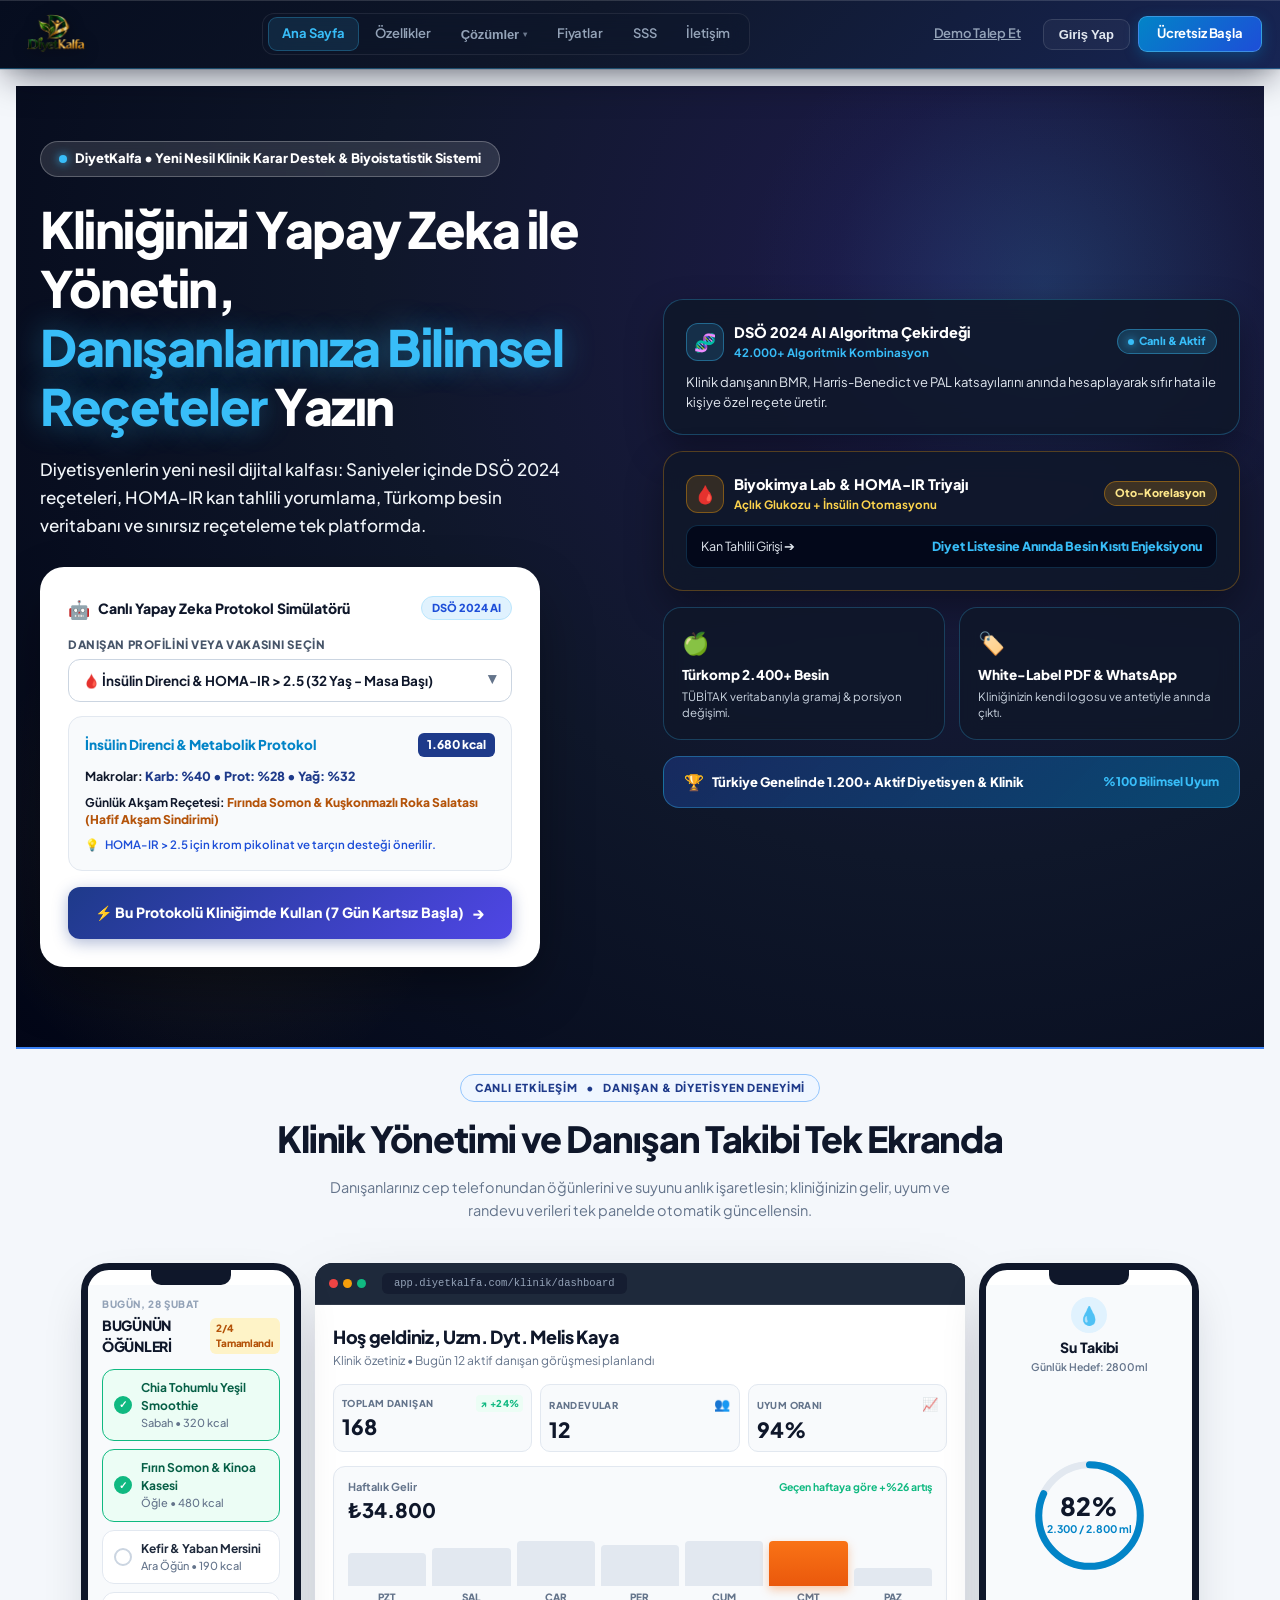
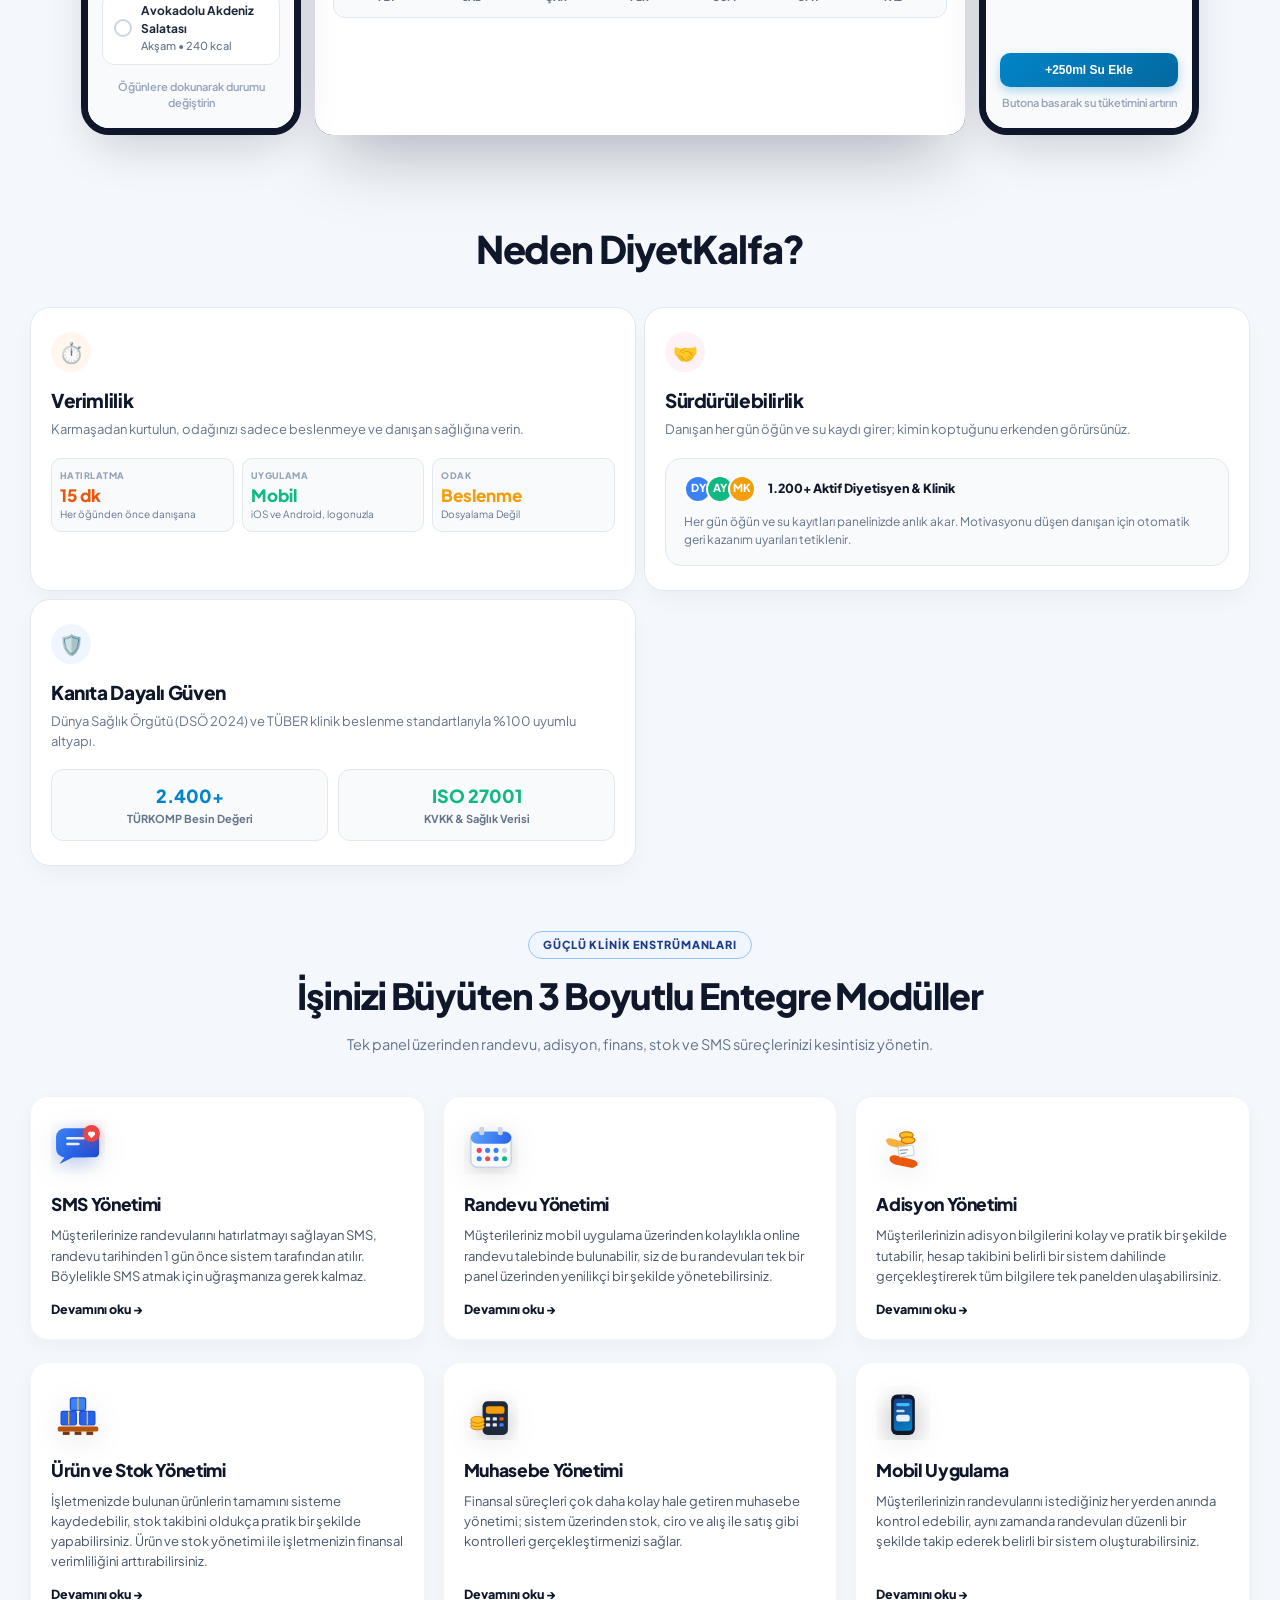
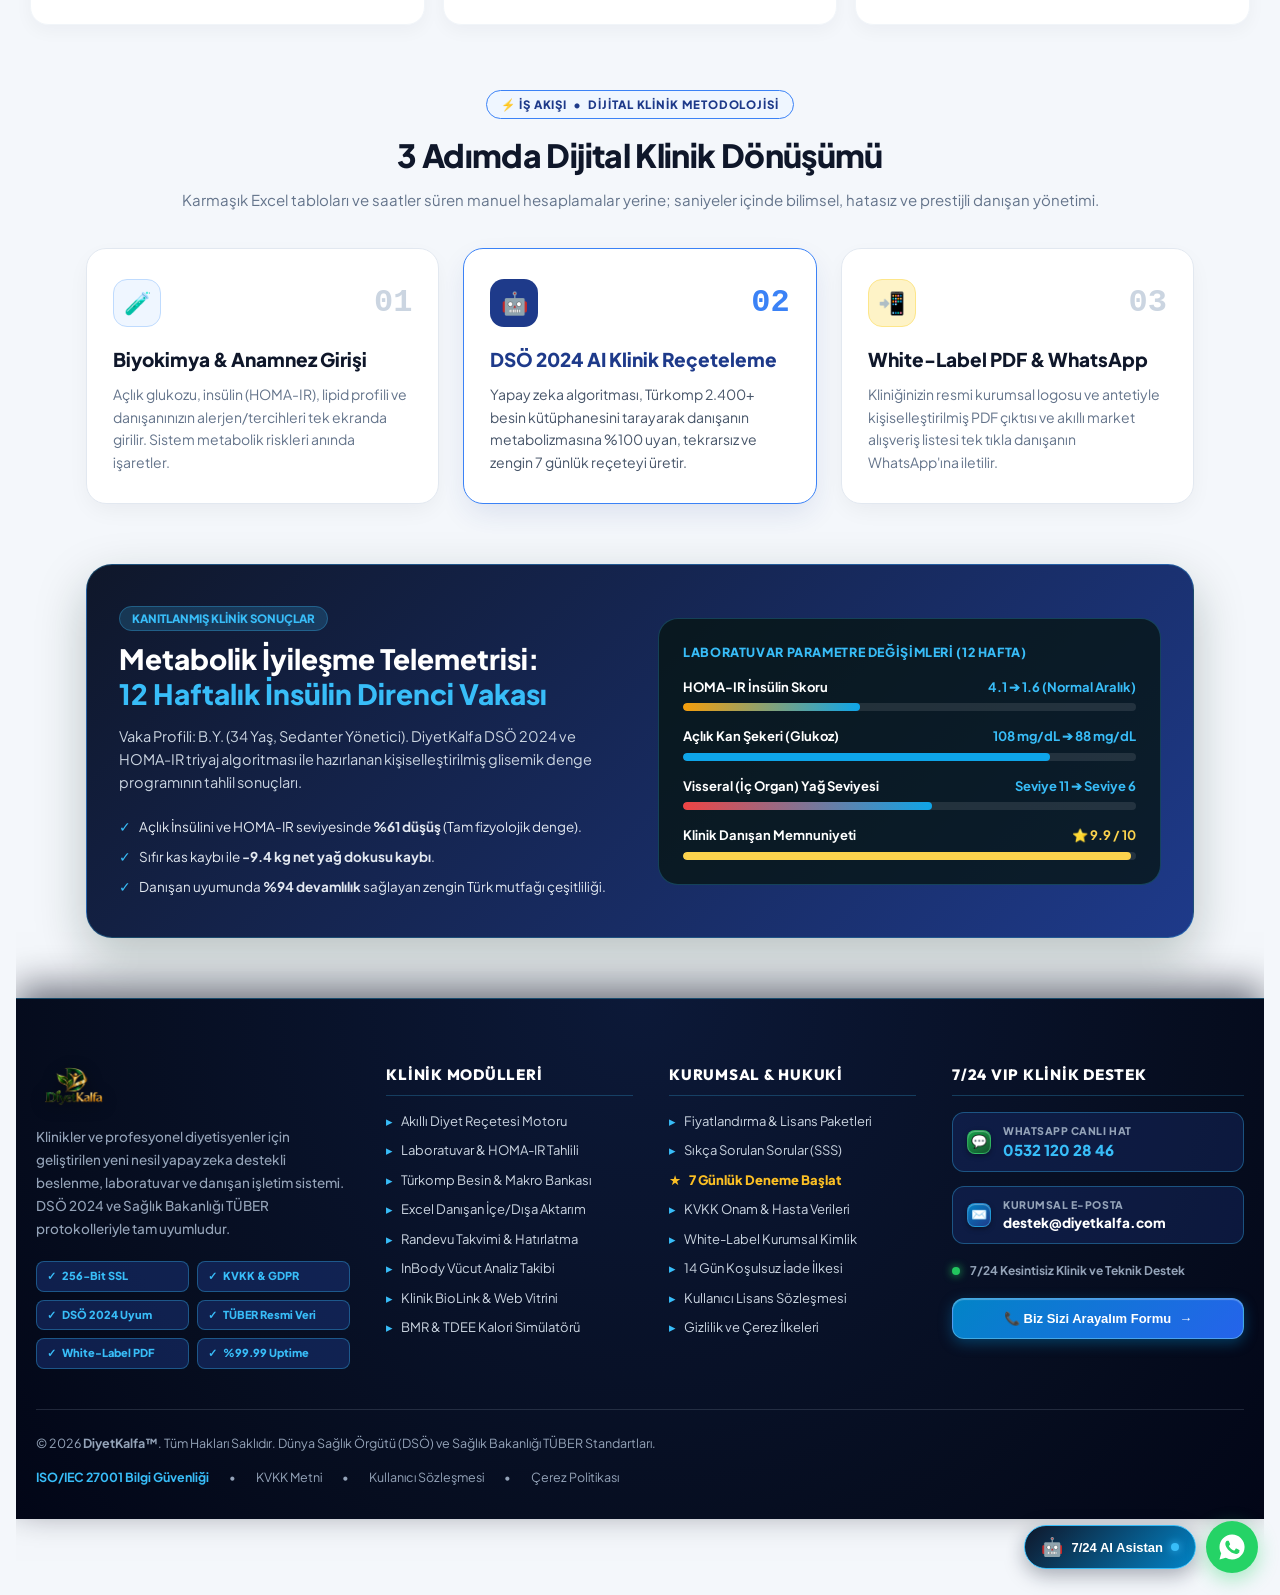
==== commit 80d90969: "revert: restore homepage to previous state without pricing section" ====
--- a/index.html
+++ b/index.html
@@ -2623,75 +2623,65 @@
 
   <!-- 1. DIYETKALFA AI CANLI KLINIK REÇETE VE SİMÜLATÖR HERO -->
   <!-- ============================================================== -->
-<!-- DIYETKALFA AI™ - YENİ NESİL MODERN LÜKS HERO -->
-<section style="background: radial-gradient(circle at 60% 10%, #0f172a 0%, #020617 100%); padding: 65px 24px 85px; color: #ffffff; position: relative; overflow: hidden; border-bottom: 1.5px solid rgba(56, 189, 248, 0.2);">
+<!-- DIYETKALFA AI™ - YARATICI KLİNİK ASİSTAN VE SİMÜLATÖR HERO     -->
+<!-- ============================================================== -->
+<section style="background: radial-gradient(circle at 75% 20%, #1e1b4b 0%, #0f172a 48%, #020617 100%); padding: 55px 24px 80px; color: #ffffff; position: relative; overflow: hidden; border-bottom: 2px solid #3b82f6;">
   
-  <!-- Arka Plan Zarafet Işıkları -->
-  <div style="position: absolute; top: -120px; right: -100px; width: 650px; height: 650px; background: radial-gradient(circle, rgba(56, 189, 248, 0.12) 0%, rgba(30, 58, 138, 0.05) 50%, transparent 70%); border-radius: 50%; pointer-events: none; z-index: 1;"></div>
-  <div style="position: absolute; bottom: -80px; left: -80px; width: 550px; height: 550px; background: radial-gradient(circle, rgba(14, 165, 233, 0.08) 0%, transparent 70%); border-radius: 50%; pointer-events: none; z-index: 1;"></div>
-
-  <div style="max-width: 1240px; margin: 0 auto; display: grid; grid-template-columns: repeat(auto-fit, minmax(340px, 1fr)); gap: 48px; align-items: center; position: relative; z-index: 2;">
+  <!-- Lüks Arka Plan Işık Efekti & İnce Geometrik Desen -->
+  <div style="position: absolute; top: -100px; right: -80px; width: 600px; height: 600px; background: radial-gradient(circle, rgba(56, 189, 248, 0.16) 0%, rgba(30, 58, 138, 0.08) 50%, transparent 70%); border-radius: 50%; pointer-events: none; z-index: 1;"></div>
+  <div style="position: absolute; bottom: -50px; left: -50px; width: 500px; height: 500px; background: radial-gradient(circle, rgba(212, 175, 55, 0.1) 0%, transparent 70%); border-radius: 50%; pointer-events: none; z-index: 1;"></div>
+
+  <div style="max-width: 1240px; margin: 0 auto; display: grid; grid-template-columns: repeat(auto-fit, minmax(330px, 1fr)); gap: 46px; align-items: center; position: relative; z-index: 2;">
     
-    <!-- Sol Kolon: Lüks Sade Tipografi & Değer Teklifi -->
+    <!-- Sol Kolon: Başlık, Açıklama ve Canlı Simülatör Kartı -->
     <div>
-      <div style="display: inline-flex; align-items: center; gap: 8px; background: rgba(56, 189, 248, 0.1); border: 1px solid rgba(56, 189, 248, 0.3); color: #38bdf8; padding: 6px 16px; border-radius: 999px; font-size: 12px; font-weight: 800; margin-bottom: 22px; backdrop-filter: blur(10px); text-transform: uppercase; letter-spacing: 0.05em;">
-        <span style="display: inline-block; width: 7px; height: 7px; border-radius: 50%; background: #38bdf8; box-shadow: 0 0 10px #38bdf8;"></span>
+      <!-- Üst Rozet (Yüksek Okunabilirlik & Lüks İkili Rozet) -->
+      <div style="display: inline-flex; align-items: center; gap: 8px; background: rgba(255, 255, 255, 0.12); border: 1px solid rgba(255, 255, 255, 0.25); color: #ffffff; padding: 7px 18px; border-radius: 999px; font-size: 13px; font-weight: 800; margin-bottom: 22px; backdrop-filter: blur(8px);">
+        <span style="display: inline-block; width: 8px; height: 8px; border-radius: 50%; background: #38bdf8; box-shadow: 0 0 10px #38bdf8;"></span>
         DiyetKalfa • Yeni Nesil Klinik Karar Destek & Biyoistatistik Sistemi
       </div>
 
-      <h1 style="font-size: clamp(34px, 5vw, 52px); font-weight: 900; color: #ffffff; line-height: 1.15; margin-bottom: 20px; letter-spacing: -0.03em;">
+      <!-- Büyük Yaratıcı Başlık (Kristal Beyaz & Zümrüt Işıltısı) -->
+      <h1 style="font-size: clamp(34px, 5.2vw, 50px); font-weight: 900; color: #ffffff; line-height: 1.18; margin-bottom: 20px; letter-spacing: -0.03em;">
         Kliniğinizi Yapay Zeka ile Yönetin, <br>
-        <span style="background: linear-gradient(135deg, #38bdf8 0%, #818cf8 100%); -webkit-background-clip: text; -webkit-text-fill-color: transparent;">Danışanlarınıza Bilimsel Reçeteler</span> Yazın.
+        <span style="color: #38bdf8; text-shadow: 0 0 30px rgba(56, 189, 248, 0.4);">Danışanlarınıza Bilimsel Reçeteler</span> Yazın
       </h1>
 
-      <p style="font-size: 16.5px; color: #cbd5e1; line-height: 1.65; margin-bottom: 30px; max-width: 540px; font-weight: 400;">
-        Diyetisyenlerin yeni nesil dijital kalfası: Saniyeler içinde DSÖ 2026 reçeteleri, HOMA-IR kan tahlili triyajı, 1.500+ besinli Türkomp veritabanı, klinik pilates ve cihaz seans yönetimi tek ekranda.
+      <!-- Açıklama (Yüksek Kontrast & Göz Yormayan Netlik) -->
+      <p style="font-size: 17px; color: #f1f5f9; line-height: 1.65; margin-bottom: 28px; max-width: 530px; font-weight: 500;">
+        Diyetisyenlerin yeni nesil dijital kalfası: Saniyeler içinde DSÖ 2024 reçeteleri, HOMA-IR kan tahlili yorumlama, Türkomp besin veritabanı ve sınırsız reçeteleme tek platformda.
       </p>
 
-      <!-- Aksiyon Butonları -->
-      <div style="display: flex; gap: 14px; flex-wrap: wrap; margin-bottom: 34px;">
-        <a href="kayit.html" style="background: linear-gradient(135deg, #0284c7 0%, #2563eb 100%); color: #ffffff; text-decoration: none; padding: 15px 28px; border-radius: 12px; font-weight: 800; font-size: 14.5px; display: inline-flex; align-items: center; gap: 8px; box-shadow: 0 6px 20px rgba(2, 132, 199, 0.35); transition: transform 0.2s;">
-          <span>7 Gün Ücretsiz Başla</span>
-          <span>→</span>
-        </a>
-        <a href="demo.html" style="background: rgba(255, 255, 255, 0.08); border: 1.5px solid rgba(255, 255, 255, 0.2); color: #ffffff; text-decoration: none; padding: 15px 26px; border-radius: 12px; font-weight: 800; font-size: 14.5px; display: inline-flex; align-items: center; gap: 8px; backdrop-filter: blur(8px); transition: all 0.2s;">
-          <span>🖥️ Canlı Simülatör & Demo</span>
-        </a>
-      </div>
-
-      <!-- Güven ve Doğrulama Rozetleri -->
-      <div style="display: flex; align-items: center; gap: 20px; font-size: 12px; color: #94a3b8; font-weight: 600;">
-        <span style="display: inline-flex; align-items: center; gap: 6px;">✓ DSÖ 2026 & TÜBER</span>
-        <span style="display: inline-flex; align-items: center; gap: 6px;">✓ 1.000.000+ Algoritmik Reçete</span>
-        <span style="display: inline-flex; align-items: center; gap: 6px;">✓ ISO/IEC 27001 Bilgi Güvenliği</span>
-      </div>
-    </div>
-
-    <!-- Sağ Kolon: Sade ve Modern İnteraktif Protokol Simülatörü -->
-    <div>
-      <div style="background: #ffffff; border-radius: 24px; padding: 26px; box-shadow: 0 25px 60px -15px rgba(0, 0, 0, 0.5); border: 1.5px solid #e2e8f0; color: #0f172a;">
-        <div style="display: flex; justify-content: space-between; align-items: center; margin-bottom: 16px; border-bottom: 1px solid #f1f5f9; padding-bottom: 12px;">
+      <!-- YARATICI SİMÜLATÖR KARTI (Beyaz Kart & Kusursuz Okunabilirlik) -->
+      <div style="background: #ffffff; border-radius: 24px; padding: 26px; max-width: 500px; box-shadow: 0 24px 60px -10px rgba(0, 0, 0, 0.45); border: 2px solid rgba(255, 255, 255, 0.95); color: #0f172a;">
+        
+        <div style="display: flex; justify-content: space-between; align-items: center; margin-bottom: 14px;">
           <div style="display: flex; align-items: center; gap: 8px;">
-            <span style="font-size: 18px;">🧬</span>
-            <span style="font-size: 14px; font-weight: 900; color: #0f172a;">Klinik Protokol Karar Destek Simülatörü</span>
-          </div>
-          <span style="background: #eff6ff; color: #1e3a8a; font-size: 11px; font-weight: 800; padding: 3px 10px; border-radius: 999px; border: 1px solid #3b82f6;">1.000.000+ Kombinasyon</span>
-        </div>
-
+            <span style="font-size: 18px;">🤖</span>
+            <span style="font-size: 14px; font-weight: 900; color: #0f172a;">Canlı Yapay Zeka Protokol Simülatörü</span>
+          </div>
+          <span style="background: #e0f2fe; color: #1d4ed8; border: 1px solid #bae6fd; font-size: 11px; font-weight: 800; padding: 3px 10px; border-radius: 999px;">DSÖ 2024 AI</span>
+        </div>
+
+        <!-- Vaka Seçici Dropdown -->
         <div style="margin-bottom: 14px;">
-          <label style="font-size: 11.5px; font-weight: 800; color: #475569; display: block; margin-bottom: 6px; text-transform: uppercase;">Uygulanacak Klinik Protokolü Seçin:</label>
-          <select id="sim-case-select" onchange="runLiveCaseSimulation()" style="width: 100%; padding: 12px 14px; border-radius: 12px; border: 1.5px solid #cbd5e1; font-size: 13.5px; font-weight: 700; color: #0f172a; outline: none; background: #ffffff; cursor: pointer; font-family: inherit;">
-            <option value="insulin">Protokol A: İnsülin Direnci & HOMA-IR > 2.5 Dengeleme</option>
-            <option value="kilo_verme">Protokol B: Metabolik Hızlandırma & Viseral Yağ Kaybı</option>
-            <option value="sporcu">Protokol C: Sporcu Yüksek Performans & Hipertrofi</option>
-            <option value="pcos">Protokol D: PCOS & Hormonal Eliminasyon Desteği</option>
-            <option value="keto">Protokol E: Sirkadiyen Beslenme & Aralıklı Oruç (IF 16:8)</option>
-          </select>
-        </div>
-
-        <div id="sim-result-box" style="background: #f8fafc; border: 1.5px solid #e2e8f0; border-radius: 14px; padding: 16px; margin-bottom: 16px;">
+          <label style="font-size: 11.5px; font-weight: 800; color: #475569; display: block; margin-bottom: 6px; text-transform: uppercase; letter-spacing: 0.05em;">Danışan Profilini veya Vakasını Seçin</label>
+          <div style="position: relative;">
+            <select id="sim-case-select" onchange="runLiveCaseSimulation()" style="width: 100%; padding: 12px 14px; border-radius: 12px; border: 1.5px solid #cbd5e1; font-size: 13.5px; font-weight: 700; color: #0f172a; outline: none; background: #ffffff; cursor: pointer; appearance: none; font-family: inherit;">
+              <option value="insulin">🩸 İnsülin Direnci & HOMA-IR > 2.5 (32 Yaş - Masa Başı)</option>
+              <option value="kilo_verme">⚖️ İnatçı Kilo & Yavaş Metabolizma (38 Yaş - Kadın)</option>
+              <option value="sporcu">🏃 Sporcu Hipertrofi & Kas Kazanımı (78 kg - Yüksek Efor)</option>
+              <option value="pcos">🌸 PCOS & Hormonal Denge Protokolü (26 Yaş)</option>
+              <option value="keto">🥑 Aralıklı Oruç (IF 16:8) & Düşük Karbonhidrat</option>
+            </select>
+            <div style="position: absolute; right: 14px; top: 50%; transform: translateY(-50%); pointer-events: none; color: #64748b; font-size: 12px;">▼</div>
+          </div>
+        </div>
+
+        <!-- Canlı Simülasyon Sonuç Paneli -->
+        <div id="sim-result-box" style="background: #f8fafc; border: 1.5px solid #e2e8f0; border-radius: 14px; padding: 16px; margin-bottom: 16px; transition: all 0.25s ease;">
           <div style="display: flex; justify-content: space-between; align-items: center; margin-bottom: 10px;">
-            <span id="sim-res-title" style="font-size: 13.5px; font-weight: 800; color: #0284c7;">İnsülin Direnci & Glisemik İndeks Dengeleme</span>
+            <span id="sim-res-title" style="font-size: 13.5px; font-weight: 800; color: #0284c7;">İnsülin Direnci & Metabolik Protokol</span>
             <span id="sim-res-cal" style="background: #1e3a8a; color: #ffffff; font-size: 12px; font-weight: 800; padding: 3px 9px; border-radius: 6px;">1.680 kcal</span>
           </div>
 
@@ -2700,22 +2690,99 @@
           </div>
 
           <div style="font-size: 12px; color: #475569; line-height: 1.45; margin-bottom: 8px;">
-            <strong style="color: #0f172a;">Akşam Reçetesi:</strong> <span id="sim-res-dinner" style="color: #b45309; font-weight: 800;">Fırında Somon Fileto & Kuşkonmazlı Roka Salatası</span>
+            <strong style="color: #0f172a;">Günlük Akşam Reçetesi:</strong> <span id="sim-res-dinner" style="color: #b45309; font-weight: 800;">Fırında Somon & Kuşkonmazlı Roka Salatası (Hafif Akşam Sindirimi)</span>
           </div>
 
           <div style="font-size: 11.5px; color: #1d4ed8; font-weight: 600; display: flex; align-items: center; gap: 6px;">
-            <span>💡</span> <span id="sim-res-tip">Düşük glisemik indeks ve krom takviyesi ile insülin dalgalanmaları önlenir.</span>
-          </div>
-        </div>
-
-        <a href="kayit.html" style="width: 100%; background: linear-gradient(135deg, #1e3a8a 0%, #0284c7 100%); color: #ffffff; text-decoration: none; border: none; padding: 14px; border-radius: 12px; font-weight: 800; font-size: 14px; cursor: pointer; display: flex; align-items: center; justify-content: center; gap: 8px; box-shadow: 0 4px 15px rgba(30, 58, 138, 0.35);">
-          <span>⚡ Bu Protokolü Kliniğimde Kullan (7 Gün Ücretsiz Başla)</span>
+            <span>💡</span> <span id="sim-res-tip">HOMA-IR > 2.5 için krom pikolinat ve tarçın desteği önerilir.</span>
+          </div>
+        </div>
+
+        <!-- Aksiyon Butonu: 7 Gün Ücretsiz Başla (kayit.html'e Yönlendirir) -->
+        <a href="kayit.html" target="_blank" rel="noopener noreferrer" style="width: 100%; background: linear-gradient(135deg, #1e3a8a 0%, #4f46e5 100%); color: #ffffff; text-decoration: none; border: none; padding: 14px; border-radius: 12px; font-weight: 800; font-size: 14px; cursor: pointer; display: flex; align-items: center; justify-content: center; gap: 8px; transition: all 0.2s; box-shadow: 0 4px 15px rgba(30, 58, 138, 0.35);">
+          <span>⚡ Bu Protokolü Kliniğimde Kullan (7 Gün Kartsız Başla)</span>
           <span style="font-size: 16px;">→</span>
         </a>
+
       </div>
+
     </div>
 
+    <!-- Sağ Kolon: ÖZGÜN KLİNİK KOMUTA KOKPİTİ & CANLI TELEMETRİ -->
+    <div style="position: relative; display: flex; flex-direction: column; gap: 16px;">
+      
+      <!-- Telemetri Kartı 1: DSÖ 2024 AI Algoritma Çekirdeği -->
+      <div style="background: rgba(15, 23, 42, 0.88); border: 1.5px solid rgba(56, 189, 248, 0.28); border-radius: 20px; padding: 22px; backdrop-filter: blur(14px); box-shadow: 0 16px 36px rgba(0,0,0,0.35);">
+        <div style="display: flex; justify-content: space-between; align-items: center; margin-bottom: 12px;">
+          <div style="display: flex; align-items: center; gap: 10px;">
+            <div style="width: 38px; height: 38px; border-radius: 12px; background: rgba(56, 189, 248, 0.15); border: 1px solid rgba(56, 189, 248, 0.4); display: flex; align-items: center; justify-content: center; font-size: 18px;">
+              🧬
+            </div>
+            <div>
+              <div style="font-size: 14.5px; font-weight: 900; color: #ffffff;">DSÖ 2024 AI Algoritma Çekirdeği</div>
+              <div style="font-size: 11.5px; color: #38bdf8; font-weight: 700;">42.000+ Algoritmik Kombinasyon</div>
+            </div>
+          </div>
+          <span style="display: inline-flex; align-items: center; gap: 5px; background: rgba(56, 189, 248, 0.2); color: #38bdf8; font-size: 11px; font-weight: 800; padding: 3px 10px; border-radius: 999px; border: 1px solid rgba(56, 189, 248, 0.4);">
+            <span style="width: 6px; height: 6px; border-radius: 50%; background: #38bdf8; box-shadow: 0 0 8px #38bdf8;"></span>
+            Canlı & Aktif
+          </span>
+        </div>
+        <p style="font-size: 13px; color: #e2e8f0; line-height: 1.5; margin: 0;">
+          Klinik danışanın BMR, Harris-Benedict ve PAL katsayılarını anında hesaplayarak sıfır hata ile kişiye özel reçete üretir.
+        </p>
+      </div>
+
+      <!-- Telemetri Kartı 2: Biyokimya & HOMA-IR Otomatik Triyaj -->
+      <div style="background: rgba(15, 23, 42, 0.88); border: 1.5px solid rgba(245, 158, 11, 0.3); border-radius: 20px; padding: 22px; backdrop-filter: blur(14px); box-shadow: 0 16px 36px rgba(0,0,0,0.35);">
+        <div style="display: flex; justify-content: space-between; align-items: center; margin-bottom: 12px;">
+          <div style="display: flex; align-items: center; gap: 10px;">
+            <div style="width: 38px; height: 38px; border-radius: 12px; background: rgba(245, 158, 11, 0.15); border: 1px solid rgba(245, 158, 11, 0.4); display: flex; align-items: center; justify-content: center; font-size: 18px;">
+              🩸
+            </div>
+            <div>
+              <div style="font-size: 14.5px; font-weight: 900; color: #ffffff;">Biyokimya Lab & HOMA-IR Triyajı</div>
+              <div style="font-size: 11.5px; color: #fcd34d; font-weight: 700;">Açlık Glukozu + İnsülin Otomasyonu</div>
+            </div>
+          </div>
+          <span style="background: rgba(245, 158, 11, 0.2); color: #fde68a; font-size: 11px; font-weight: 800; padding: 3px 10px; border-radius: 999px; border: 1px solid rgba(245, 158, 11, 0.4);">
+            Oto-Korelasyon
+          </span>
+        </div>
+        <div style="background: rgba(2, 6, 23, 0.78); border-radius: 12px; padding: 11px 14px; border: 1px solid rgba(56, 189, 248, 0.2); font-size: 12.5px; color: #e2e8f0; display: flex; justify-content: space-between;">
+          <span>Kan Tahlili Girişi ➔</span>
+          <span style="color: #38bdf8; font-weight: 800;">Diyet Listesine Anında Besin Kısıtı Enjeksiyonu</span>
+        </div>
+      </div>
+
+      <!-- Telemetri Kartı 3: Türkomp Besin Veritabanı & White-Label Reçete -->
+      <div style="display: grid; grid-template-columns: 1fr 1fr; gap: 14px;">
+        <div style="background: rgba(15, 23, 42, 0.88); border: 1.5px solid rgba(56, 189, 248, 0.25); border-radius: 18px; padding: 18px; backdrop-filter: blur(10px);">
+          <div style="font-size: 22px; margin-bottom: 6px;">🍏</div>
+          <div style="font-size: 13.5px; font-weight: 900; color: #ffffff;">Türkomp 2.400+ Besin</div>
+          <div style="font-size: 11.5px; color: #cbd5e1; margin-top: 4px; line-height: 1.4;">TÜBİTAK veritabanıyla gramaj & porsiyon değişimi.</div>
+        </div>
+
+        <div style="background: rgba(15, 23, 42, 0.88); border: 1.5px solid rgba(56, 189, 248, 0.25); border-radius: 18px; padding: 18px; backdrop-filter: blur(10px);">
+          <div style="font-size: 22px; margin-bottom: 6px;">🏷️</div>
+          <div style="font-size: 13.5px; font-weight: 900; color: #ffffff;">White-Label PDF & WhatsApp</div>
+          <div style="font-size: 11.5px; color: #cbd5e1; margin-top: 4px; line-height: 1.4;">Kliniğinizin kendi logosu ve antetiyle anında çıktı.</div>
+        </div>
+      </div>
+
+      <!-- Lüks Güven ve İstatistik Barı -->
+      <div style="background: linear-gradient(135deg, rgba(30, 58, 138, 0.55) 0%, rgba(2, 132, 199, 0.45) 100%); border: 1px solid rgba(56, 189, 248, 0.35); border-radius: 16px; padding: 13px 20px; display: flex; align-items: center; justify-content: space-between;">
+        <div style="display: flex; align-items: center; gap: 8px;">
+          <span style="font-size: 16px;">🏆</span>
+          <span style="font-size: 13px; font-weight: 800; color: #ffffff;">Türkiye Genelinde 1.200+ Aktif Diyetisyen & Klinik</span>
+        </div>
+        <span style="font-size: 12px; font-weight: 800; color: #38bdf8;">%100 Bilimsel Uyum</span>
+      </div>
+
+    </div>
+
   </div>
+
 </section>
 
 <!-- ============================================================== -->
@@ -3397,11 +3464,11 @@
         <h4 style="font-family: 'Outfit', sans-serif; font-size: 15px; font-weight: 800; color: #ffffff; margin: 0 0 16px 0; letter-spacing: 0.05em; text-transform: uppercase; border-bottom: 1.5px solid rgba(56, 189, 248, 0.25); padding-bottom: 8px;">7/24 VIP Klinik Destek</h4>
         <div style="display: flex; flex-direction: column; gap: 14px; font-size: 13px; color: #cbd5e1;">
           
-          <a href="javascript:void(0)" onclick="toggleAiChat(); return false;" target="_blank" rel="noopener noreferrer" style="display: flex; align-items: center; gap: 12px; text-decoration: none; color: inherit; background: rgba(30, 58, 138, 0.3); border: 1px solid rgba(56, 189, 248, 0.35); padding: 10px 14px; border-radius: 12px; transition: all 0.2s ease;">
+          <a href="https://wa.me/905321202846?text=Merhaba%20DiyetKalfa%20AI%20hakk%C4%B1nda%20bilgi%20ve%20destek%20almak%20istiyorum." target="_blank" rel="noopener noreferrer" style="display: flex; align-items: center; gap: 12px; text-decoration: none; color: inherit; background: rgba(30, 58, 138, 0.3); border: 1px solid rgba(56, 189, 248, 0.35); padding: 10px 14px; border-radius: 12px; transition: all 0.2s ease;">
             <div class="dk-3d-icon-pod" style="background: linear-gradient(145deg, #16a34a, #14532d); color: #ffffff; border-color: rgba(74, 222, 128, 0.5);">💬</div>
             <div>
               <div style="font-size: 10.5px; color: #94a3b8; font-weight: 800; letter-spacing: 0.05em; text-transform: uppercase;">WHATSAPP CANLI HAT</div>
-              <div style="font-size: 15px; font-weight: 900; color: #38bdf8;">7/24 Canlı Destek Masası</div>
+              <div style="font-size: 15px; font-weight: 900; color: #38bdf8;">0532 120 28 46</div>
             </div>
           </a>
 
@@ -3419,7 +3486,7 @@
           </div>
 
           <button type="button" onclick="openContactModal()" style="background: linear-gradient(135deg, #0284c7 0%, #2563eb 100%); color: #ffffff; border: 1px solid rgba(125, 211, 252, 0.5); padding: 12px 16px; border-radius: 12px; font-weight: 800; font-size: 13px; cursor: pointer; display: flex; align-items: center; justify-content: center; gap: 8px; box-shadow: inset 0 1px 1px rgba(255,255,255,0.3), 0 4px 14px rgba(2, 132, 199, 0.4); transition: transform 0.2s ease;">
-            <span>📞 Online Danışma Formu Formu</span>
+            <span>📞 Biz Sizi Arayalım Formu</span>
             <span>→</span>
           </button>
         </div>
@@ -3485,7 +3552,7 @@
           <button type="button" onclick="triggerQuickPrompt('7 gün ücretsiz nasıl deneyebilirim?')" class="ai-chip-btn">🚀 7 Gün Ücretsiz Nasıl Denenir?</button>
           <button type="button" onclick="triggerQuickPrompt('DSÖ 2024 ve HOMA-IR tahlil motoru nasıl çalışır?')" class="ai-chip-btn">🩺 DSÖ 2024 & HOMA-IR Nedir?</button>
           <button type="button" onclick="triggerQuickPrompt('Türkomp besin veritabanı içeriği nedir?')" class="ai-chip-btn">🍏 Türkomp Besin Veritabanı Var mı?</button>
-          <button type="button" onclick="triggerQuickPrompt('7/24 Canlı Destek Masası WhatsApp canlı destek hattına bağlan')" class="ai-chip-btn">💬 7/24 Canlı Destek Masası WhatsApp'a Bağlan</button>
+          <button type="button" onclick="triggerQuickPrompt('0532 120 28 46 WhatsApp canlı destek hattına bağlan')" class="ai-chip-btn">💬 0532 120 28 46 WhatsApp'a Bağlan</button>
         </div>
       </div>
 
@@ -3506,7 +3573,7 @@
       </button>
 
       <!-- WhatsApp Butonu -->
-      <a href="javascript:void(0)" onclick="toggleAiChat(); return false;" target="_blank" style="width: 52px; height: 52px; border-radius: 50%; background: #25d366; color: #ffffff; display: flex; align-items: center; justify-content: center; box-shadow: 0 6px 20px rgba(37, 211, 102, 0.4); text-decoration: none; transition: transform 0.2s;" title="7/24 Canlı Destek Masası WhatsApp Klinik Hattı">
+      <a href="https://wa.me/905321202846?text=Merhaba%20DiyetKalfa%20AI%20hakk%C4%B1nda%20bilgi%20ve%20destek%20almak%20istiyorum." target="_blank" style="width: 52px; height: 52px; border-radius: 50%; background: #25d366; color: #ffffff; display: flex; align-items: center; justify-content: center; box-shadow: 0 6px 20px rgba(37, 211, 102, 0.4); text-decoration: none; transition: transform 0.2s;" title="0532 120 28 46 WhatsApp Klinik Hattı">
         <svg width="30" height="30" viewBox="0 0 24 24" fill="currentColor">
           <path d="M12.031 2C6.496 2 2 6.496 2 12.031c0 1.77.463 3.498 1.341 5.02L2 22l5.09-1.332a9.98 9.98 0 0 0 4.941 1.363h.004c5.535 0 10.031-4.496 10.031-10.031 0-2.68-1.043-5.199-2.937-7.093A9.97 9.97 0 0 0 12.031 2zm5.882 14.185c-.244.686-1.42 1.258-1.956 1.34-.51.077-1.176.11-3.376-.802-2.815-1.166-4.634-4.032-4.774-4.22-.14-.188-1.144-1.523-1.144-2.906 0-1.383.725-2.062.981-2.344.256-.282.558-.353.744-.353.186 0 .372.002.535.01.172.008.403-.065.63.48.232.558.79 1.93.86 2.07.07.14.116.303.023.49-.093.186-.14.302-.279.465-.14.163-.294.364-.42.488-.14.14-.286.292-.123.572.163.28.724 1.194 1.554 1.933 1.068.952 1.968 1.248 2.247 1.388.28.14.442.116.605-.07.163-.186.7-1.002.886-1.342.186-.34.372-.284.628-.188.256.096 1.628.767 1.907.907.28.14.465.21.535.326.07.116.07.674-.174 1.36z"/>
         </svg>
@@ -5163,7 +5230,7 @@
       dietitianName: "Uzman Diyetisyen",
       clinicName: "DiyetKalfa Klinik",
       title: "Uzman Klinik Diyetisyen",
-      phone: "9destek@diyetkalfa.com",
+      phone: "905321202846",
       instagram: "@diyetkalfaklinik",
       slogan: "Kişiye Özel Bilimsel Beslenme & Sağlıklı Yaşam Protokolü 🌿",
       theme: "default"
@@ -5258,7 +5325,7 @@
 
     function contactForSalesLicense() {
       const msg = encodeURIComponent("Merhaba! DiyetKalfa Klinik Diyet & İçerik İşletim Sistemini kliniğime lisanslamak ve satın almak istiyorum. Bilgi alabilir miyim?");
-      window.open(`javascript:void(0)" onclick="toggleAiChat(); return false; '_blank');
+      window.open(`https://wa.me/905321202846?text=${msg}`, '_blank');
     }
 
     // 3. Gelişmiş Nav Switcher (4 Mod)
@@ -8791,7 +8858,7 @@
 
   var encodedMsg = encodeURIComponent(msg);
   // Türkiye geneli kurumsal lisans aktivasyon hattı veya WhatsApp Web
-  var waUrl = "https://api.whatsapp.com/send?phone=9destek@diyetkalfa.com&text=" + encodedMsg;
+  var waUrl = "https://api.whatsapp.com/send?phone=905321202846&text=" + encodedMsg;
   
   // Kullanıcıya bildirim modalı veya direkt yönlendirme
   if (window.confirm("DiyetKalfa " + planName + " (" + cycleStr + ") için 7 günlük ücretsiz denemenizi başlatmak üzere WhatsApp aktivasyon hattına yönlendiriliyorsunuz. Devam edilsin mi?")) {
@@ -9097,7 +9164,7 @@
             "Kampanyalı fiyat üzerinden lisans aktivasyonumu ve faturamı iletir misiniz? Teşekkürler!";
 
   var encodedMsg = encodeURIComponent(msg);
-  var waUrl = "https://api.whatsapp.com/send?phone=9destek@diyetkalfa.com&text=" + encodedMsg;
+  var waUrl = "https://api.whatsapp.com/send?phone=905321202846&text=" + encodedMsg;
   
   if (window.confirm("DiyetKalfa " + planName + " (" + cycleStr + ") siparişi ve lisans aktivasyonu için WhatsApp hattına yönlendiriliyorsunuz. Devam edilsin mi?")) {
     window.open(waUrl, '_blank');
@@ -9281,7 +9348,7 @@
     // Fallback: Eğer diyetkalfa_licensed veya diyetkalfa_unlocked varsa otomatik 30 günlük aktif lisans başlat
     var isOldLicensed = (localStorage.getItem('diyetkalfa_licensed') === 'true' || localStorage.getItem('diyetkalfa_unlocked') === 'true');
     if (isOldLicensed) {
-      return this.activateLicense('Profesyonel Paket', 1, 'Uzm. Dyt. Zehra Bölük', 'DiyetKalfa Klinik', 'destek@diyetkalfa.com');
+      return this.activateLicense('Profesyonel Paket', 1, 'Uzm. Dyt. Zehra Bölük', 'DiyetKalfa Klinik', '05321202846');
     }
     return null;
   },
@@ -9313,7 +9380,7 @@
       licenseKey: key,
       dietitianName: dietitianName || 'Uzm. Diyetisyen',
       clinicName: clinicName || 'Diyet & Sağlık Kliniği',
-      phone: phone || '7/24 Canlı Destek Masası'
+      phone: phone || '0532 120 28 46'
     };
 
     try {
@@ -9433,7 +9500,7 @@
   
   var name = document.getElementById('co-name') ? document.getElementById('co-name').value.trim() : 'Uzm. Diyetisyen';
   var clinic = document.getElementById('co-clinic') ? document.getElementById('co-clinic').value.trim() : 'Diyet Kliniği';
-  var phone = document.getElementById('co-phone') ? document.getElementById('co-phone').value.trim() : '7/24 Canlı Destek Masası';
+  var phone = document.getElementById('co-phone') ? document.getElementById('co-phone').value.trim() : '0532 120 28 46';
   var city = document.getElementById('co-city') ? document.getElementById('co-city').value.trim() : '';
 
   if (!name) { alert('Lütfen Adınızı ve Soyadınızı giriniz.'); return; }
@@ -9455,7 +9522,7 @@
     "📞 İletişim: " + phone + (city ? " / " + city : "") + "\n\n" +
     "Lisansımı aktive etmek ve siparişimi onaylamak istiyorum. Teşekkürler!";
 
-  var waUrl = "javascript:void(0)" onclick="toggleAiChat(); return false;" + encodeURIComponent(waText);
+  var waUrl = "https://wa.me/905321202846?text=" + encodeURIComponent(waText);
   window.open(waUrl, '_blank');
 
   // Başarı ekranını göster
@@ -9467,7 +9534,7 @@
 
   var name = document.getElementById('co-name') ? document.getElementById('co-name').value.trim() : 'Uzm. Diyetisyen';
   var clinic = document.getElementById('co-clinic') ? document.getElementById('co-clinic').value.trim() : 'Diyet Kliniği';
-  var phone = document.getElementById('co-phone') ? document.getElementById('co-phone').value.trim() : '7/24 Canlı Destek Masası';
+  var phone = document.getElementById('co-phone') ? document.getElementById('co-phone').value.trim() : '0532 120 28 46';
 
   if (!name) { alert('Lütfen Adınızı ve Soyadınızı giriniz.'); return; }
 
@@ -9490,7 +9557,7 @@
   else if (key.indexOf('CORE') >= 0) { plan = 'Temel Paket'; months = 3; }
   else if (key.indexOf('ENT') >= 0 || key === 'VIP365') { plan = 'Sınırsız Paket'; months = 12; }
 
-  var lic = DiyetKalfaLicenseEngine.activateLicense(plan, months, 'Uzm. Diyetisyen', 'DiyetKalfa Lisanslı Klinik', '7/24 Canlı Destek Masası', key);
+  var lic = DiyetKalfaLicenseEngine.activateLicense(plan, months, 'Uzm. Diyetisyen', 'DiyetKalfa Lisanslı Klinik', '0532 120 28 46', key);
   showCheckoutSuccess(lic);
 }
 
@@ -9563,13 +9630,13 @@
 
       <div style="display: grid; grid-template-columns: repeat(auto-fit, minmax(340px, 1fr));">
         
-        <!-- Sol Panel: Online Danışma Formu Formu -->
+        <!-- Sol Panel: Biz Sizi Arayalım Formu -->
         <div style="padding: 36px 32px; background: #ffffff;">
           <div style="display: inline-flex; align-items: center; gap: 6px; background: #eff6ff; color: #1e3a8a; font-size: 11px; font-weight: 800; padding: 4px 12px; border-radius: 999px; border: 1px solid #bfdbfe; text-transform: uppercase; margin-bottom: 12px;">
             <span style="display: inline-block; width: 7px; height: 7px; border-radius: 50%; background: #2563eb;"></span>
             7/24 Kesintisiz Klinik Destek
           </div>
-          <h3 style="font-size: 22px; font-weight: 900; color: #0f172a; margin: 0 0 6px 0; letter-spacing: -0.02em;">Online Danışma Formu</h3>
+          <h3 style="font-size: 22px; font-weight: 900; color: #0f172a; margin: 0 0 6px 0; letter-spacing: -0.02em;">Biz Sizi Arayalım</h3>
           <p style="font-size: 13.5px; color: #64748b; margin: 0 0 22px 0; line-height: 1.5;">
             İletişim bilgilerinizi bırakın, klinik danışmanımız <b>15 dakika içinde</b> sizi arasın veya WhatsApp'tan yanıtlasın.
           </p>
@@ -9597,7 +9664,7 @@
               <textarea id="cb-note" rows="2" placeholder="Klinik ihtiyaçlarınız veya sorularınız..." style="width: 100%; padding: 10px 14px; border-radius: 10px; border: 1.5px solid #cbd5e1; font-size: 13.5px; outline: none; font-family: inherit; resize: none;"></textarea>
             </div>
             <button type="submit" style="background: linear-gradient(135deg, #0284c7 0%, #2563eb 100%); color: #ffffff; border: none; padding: 14px; border-radius: 12px; font-weight: 800; font-size: 14.5px; cursor: pointer; display: flex; align-items: center; justify-content: center; gap: 8px; box-shadow: 0 4px 14px rgba(2, 132, 199, 0.35); transition: transform 0.15s; margin-top: 4px;">
-              <span>🚀 Talebi İlet & Başla</span>
+              <span>🚀 Sizi Hemen Arayalım</span>
               <span>→</span>
             </button>
           </form>
@@ -9618,12 +9685,12 @@
 
             <div style="display: flex; flex-direction: column; gap: 16px; margin-top: 24px;">
               <!-- Telefon & WhatsApp Kartı -->
-              <a href="javascript:void(0)" onclick="toggleAiChat(); return false;" target="_blank" style="background: rgba(255, 255, 255, 0.06); border: 1.5px solid rgba(2, 132, 199, 0.5); padding: 16px 18px; border-radius: 16px; text-decoration: none; color: #ffffff; display: flex; align-items: center; justify-content: space-between; transition: all 0.2s;">
+              <a href="https://wa.me/905321202846?text=Merhaba%2C%20DiyetKalfa%20hakk%C4%B1nda%20bilgi%20ve%20destek%20almak%20istiyorum." target="_blank" style="background: rgba(255, 255, 255, 0.06); border: 1.5px solid rgba(2, 132, 199, 0.5); padding: 16px 18px; border-radius: 16px; text-decoration: none; color: #ffffff; display: flex; align-items: center; justify-content: space-between; transition: all 0.2s;">
                 <div style="display: flex; align-items: center; gap: 12px;">
                   <span style="font-size: 26px;">💬</span>
                   <div>
                     <div style="font-size: 11px; color: #38bdf8; font-weight: 800; text-transform: uppercase; letter-spacing: 0.05em;">7/24 WHATSAPP & ÇAĞRI MERKEZİ</div>
-                    <div style="font-size: 19px; font-weight: 900; color: #ffffff; letter-spacing: 0.03em; margin-top: 2px;">7/24 Canlı Destek Masası</div>
+                    <div style="font-size: 19px; font-weight: 900; color: #ffffff; letter-spacing: 0.03em; margin-top: 2px;">0532 120 28 46</div>
                   </div>
                 </div>
                 <span style="font-size: 18px; color: #38bdf8;">→</span>
@@ -9818,7 +9885,7 @@
       var city = document.getElementById('demo-expert-city').value || 'Belirtilmedi';
       var time = document.getElementById('demo-expert-time').value;
       var msg = 'Merhaba DiyetKalfa Ekibi, adım ' + name + '. Diyetisyen yazılımınızı kliniğimde kullanmak için canlı demo randevusu almak istiyorum. Telefon: ' + phone + ', Şehir: ' + city + ', Tercih Edilen Saat: ' + time;
-      window.open('javascript:void(0)" onclick="toggleAiChat(); return false;' + encodeURIComponent(msg), '_blank');
+      window.open('https://wa.me/905321202846?text=' + encodeURIComponent(msg), '_blank');
       closeDemoModal();
       if (confirm('Talebiniz başarıyla alındı Sn. ' + name + '!\n\nKlinik koordinatörümüz 15 dakika içinde WhatsApp üzerinden sizinle iletişime geçecektir.\n\nBeklemeden hemen şimdi Canlı Klinik Demo Panelini açıp test etmek ister misiniz?')) {
         window.open('panel.html?unlock=true&demo=true', '_blank');
@@ -9831,7 +9898,7 @@
       var goal = document.getElementById('client-match-goal').value;
       var city = document.getElementById('client-match-city').value || 'Online Görüşme';
       var msg = 'Merhaba DiyetKalfa Danışan Ağı, adım ' + name + '. \'' + goal + '\' hedefim için ' + city + ' lokasyonunda/online bana en uygun DiyetKalfa lisanslı uzman diyetisyenle eşleşmek ve ücretsiz ön değerlendirme almak istiyorum. Tel: ' + phone;
-      window.open('javascript:void(0)" onclick="toggleAiChat(); return false;' + encodeURIComponent(msg), '_blank');
+      window.open('https://wa.me/905321202846?text=' + encodeURIComponent(msg), '_blank');
       closeDemoModal();
       alert('Talebiniz DiyetKalfa Klinik Ağına iletildi! Yapay zeka eşleştirme algoritmamız vakanıza en uygun diyetisyen profilini WhatsApp hattınıza iletmektedir.');
     }
@@ -9862,7 +9929,7 @@
       var msg = 'Merhaba DiyetKalfa Ekibi, adım ' + name + '. ' + subject + ' konusunda bilgi almak ve aranmak istiyorum. Telefonum: ' + phone + (note ? '. Not: ' + note : '');
       closeContactModal();
       alert('Talebiniz başarıyla alındı Sn. ' + name + '!\n\nKlinik danışmanımız 15 dakika içinde ' + phone + ' numarasından sizi arayacaktır. Dilerseniz WhatsApp üzerinden de hemen yazabilirsiniz.');
-      window.open('javascript:void(0)" onclick="toggleAiChat(); return false;' + encodeURIComponent(msg), '_blank');
+      window.open('https://wa.me/905321202846?text=' + encodeURIComponent(msg), '_blank');
     }
 
     </script>
@@ -9923,7 +9990,7 @@
         <div style="display: grid; grid-template-columns: 1fr 1fr; gap: 10px;">
           <div>
             <label style="font-size: 11px; font-weight: 700; color: #475569; display: block; margin-bottom: 3px;">WhatsApp Telefon No *</label>
-            <input type="tel" id="co-phone" placeholder="7/24 Canlı Destek Masası" value="7/24 Canlı Destek Masası" required style="width: 100%; padding: 9px 12px; border-radius: 8px; border: 1.5px solid #cbd5e1; font-size: 13px; font-family: inherit; box-sizing: border-box;">
+            <input type="tel" id="co-phone" placeholder="0532 120 28 46" value="0532 120 28 46" required style="width: 100%; padding: 9px 12px; border-radius: 8px; border: 1.5px solid #cbd5e1; font-size: 13px; font-family: inherit; box-sizing: border-box;">
           </div>
           <div>
             <label style="font-size: 11px; font-weight: 700; color: #475569; display: block; margin-bottom: 3px;">Şehir</label>
@@ -9949,7 +10016,7 @@
       <div id="checkout-section-whatsapp" style="display: block;">
         <div style="background: #eff6ff; border: 1px solid #bfdbfe; border-radius: 12px; padding: 14px; margin-bottom: 14px; font-size: 12.5px; color: #1e3a8a; line-height: 1.5;">
           <strong>⚡ Doğrudan & Masrafsız Aktivasyon:</strong><br>
-          Aşağıdaki butona bastığınızda sipariş detaylarınız doğrudan <strong>7/24 Canlı Destek Masası WhatsApp Lisans Hattımıza</strong> iletilir. Lisans kodunuz anında üretilir ve klinik paneliniz hemen tam lisanslı moda geçer.
+          Aşağıdaki butona bastığınızda sipariş detaylarınız doğrudan <strong>0532 120 28 46 WhatsApp Lisans Hattımıza</strong> iletilir. Lisans kodunuz anında üretilir ve klinik paneliniz hemen tam lisanslı moda geçer.
         </div>
         <button type="button" onclick="handleCheckoutWhatsAppOrder(event)" style="width: 100%; background: linear-gradient(135deg, #25d366 0%, #128c7e 100%); color: #ffffff; border: none; padding: 15px; border-radius: 14px; font-weight: 900; font-size: 15px; cursor: pointer; display: flex; align-items: center; justify-content: center; gap: 8px; box-shadow: 0 4px 18px rgba(37, 211, 102, 0.35); transition: all 0.2s;">
           <span style="font-size: 18px;">💬</span> WhatsApp ile Siparişi Tamamla & Lisansı Aktive Et →
@@ -10192,7 +10259,7 @@
       <div>
         <div style="display: flex; justify-content: space-between; align-items: center; margin-bottom: 6px;">
           <label style="font-size: 11.5px; font-weight: 800; color: #0f172a; text-transform: uppercase; letter-spacing: 0.04em;">Lisans Anahtarı veya Şifre</label>
-          <a href="javascript:void(0)" onclick="toggleAiChat(); return false;" target="_blank" rel="noopener noreferrer" style="font-size: 11px; color: #1e3a8a; font-weight: 700; text-decoration: underline;">Şifremi Unuttum</a>
+          <a href="https://wa.me/905321202846?text=Merhaba,%20DiyetKalfa%20lisans%20şifremi%20unuttum,%20yardımcı%20olur%20musunuz?" target="_blank" rel="noopener noreferrer" style="font-size: 11px; color: #1e3a8a; font-weight: 700; text-decoration: underline;">Şifremi Unuttum</a>
         </div>
         <input type="password" id="modal-login-password" placeholder="••••••••••••" style="width: 100%; box-sizing: border-box; padding: 12px 14px; border-radius: 12px; border: 1.5px solid #94a3b8; font-size: 13.5px; outline: none; background: #f4f7fb; color: #0f172a; font-family: inherit;">
       </div>
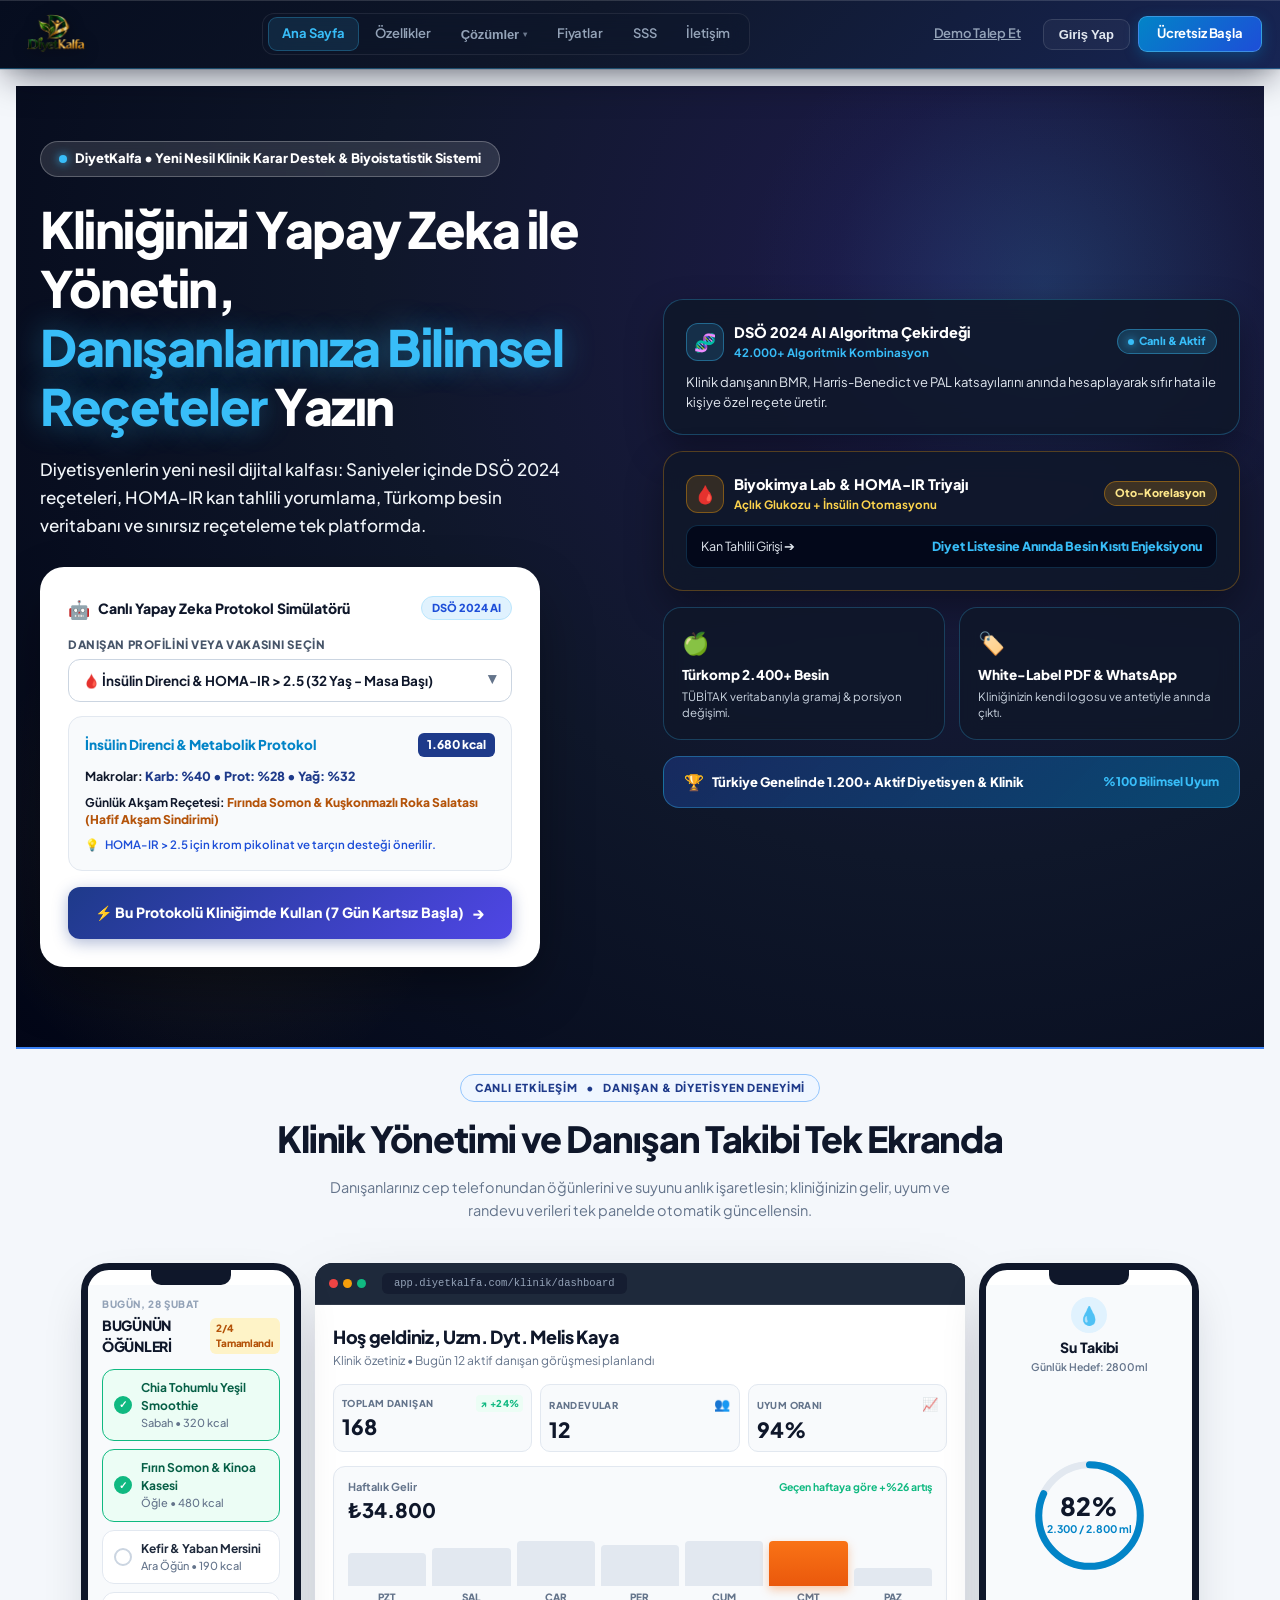
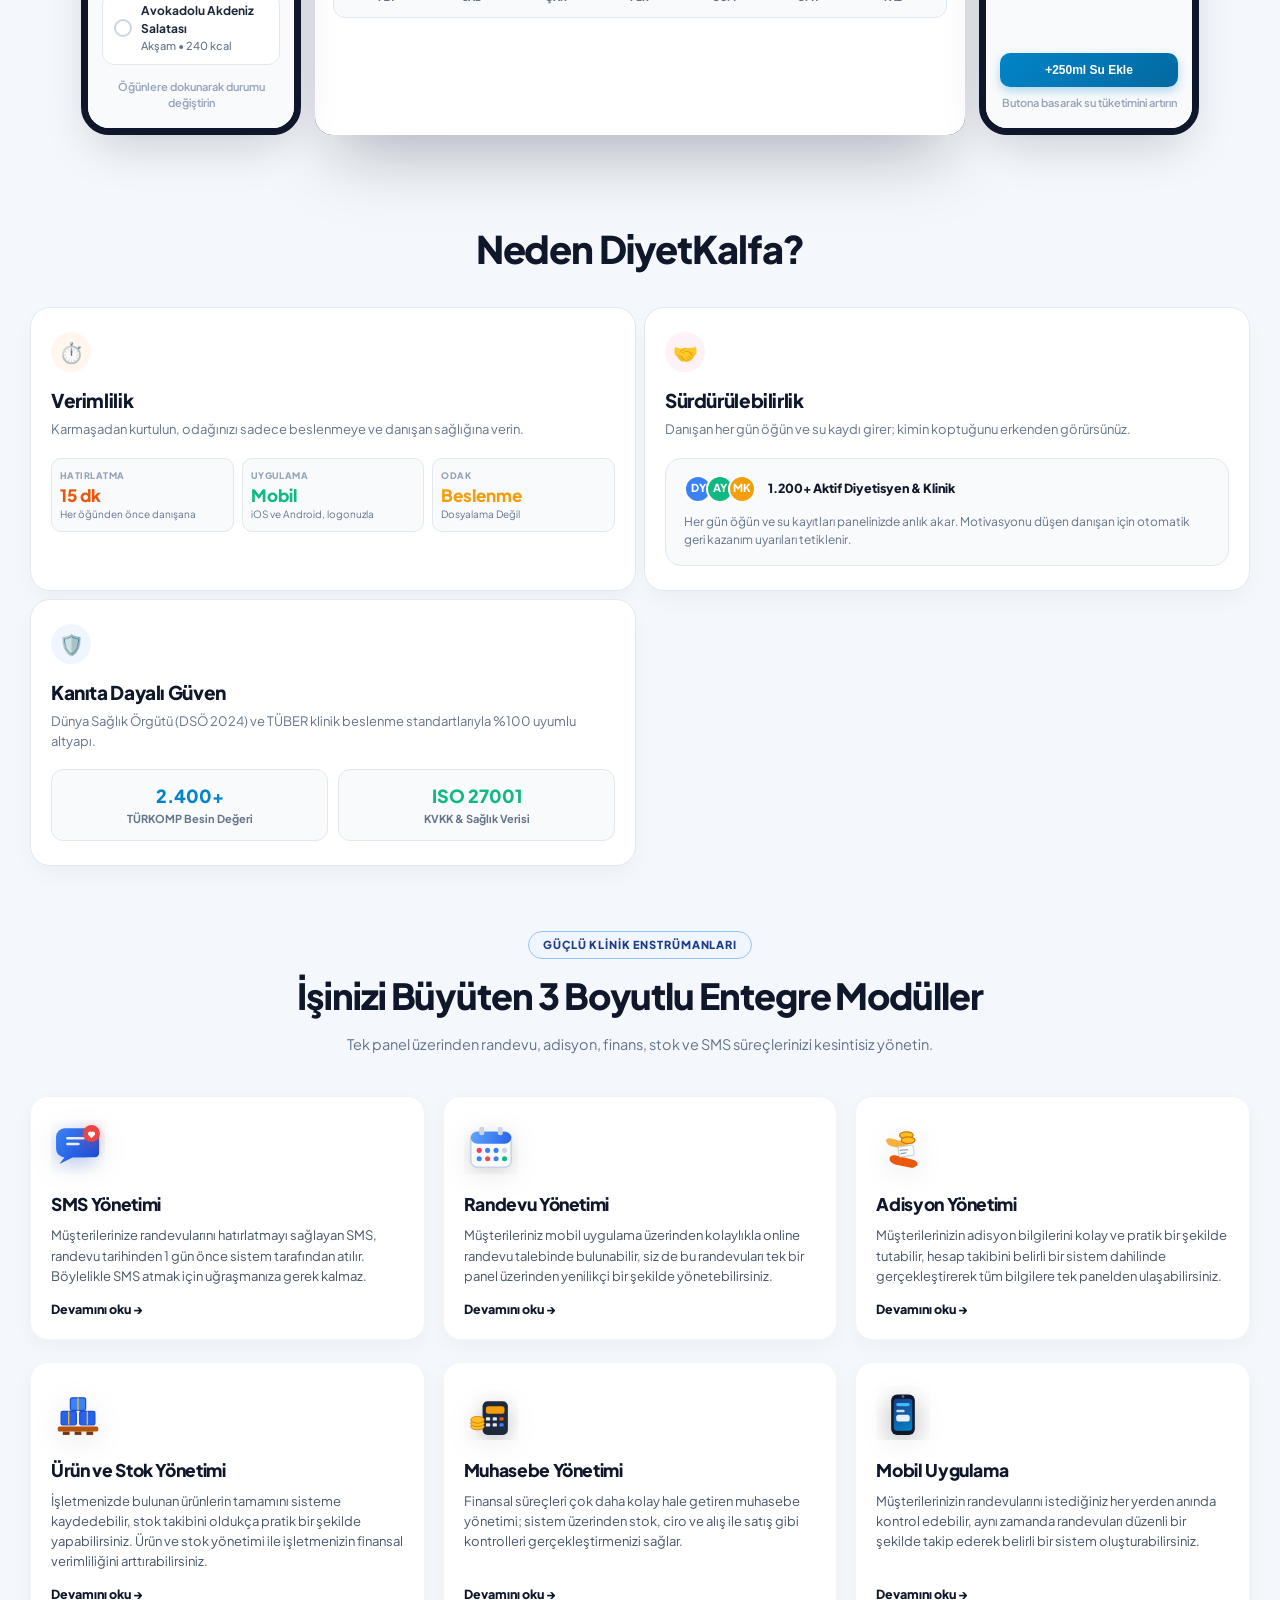
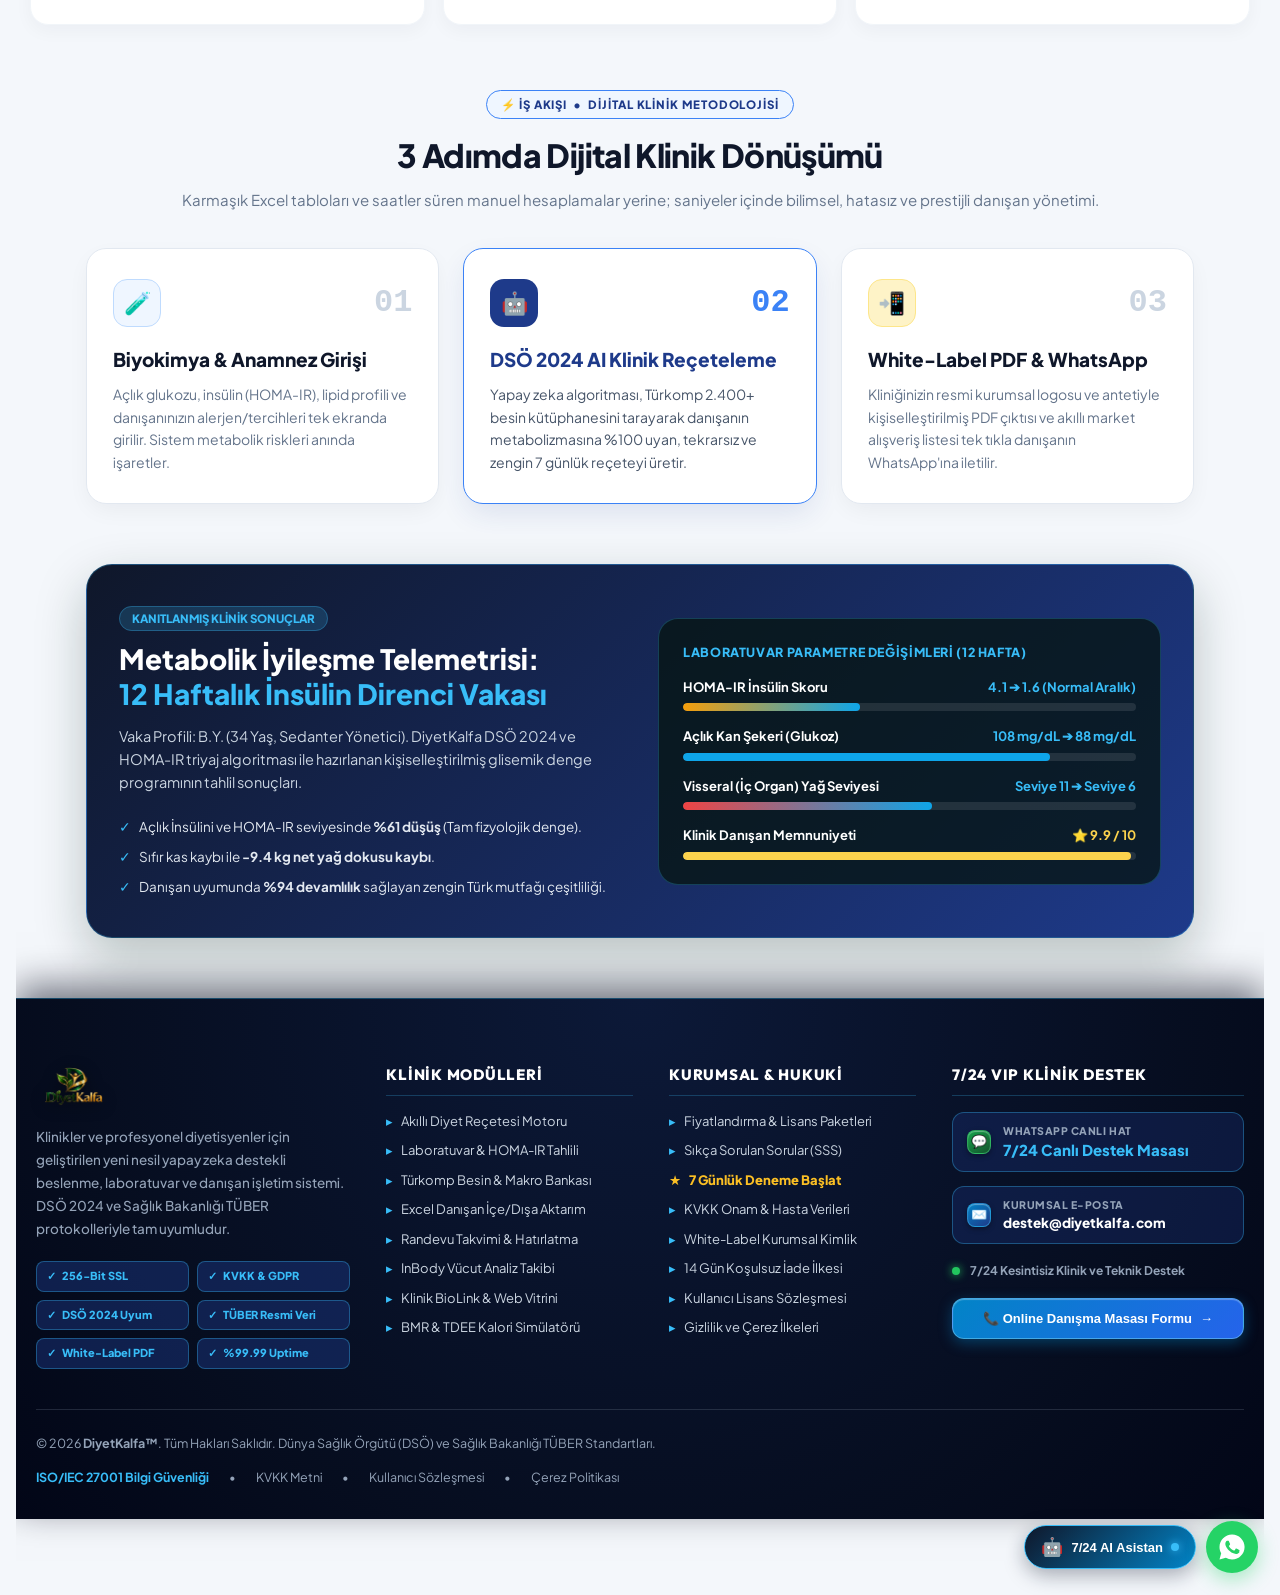
==== commit e154f428: "chore: finalize complete removal of phone numbers and call-me across all pages" ====
--- a/index.html
+++ b/index.html
@@ -3464,11 +3464,11 @@
         <h4 style="font-family: 'Outfit', sans-serif; font-size: 15px; font-weight: 800; color: #ffffff; margin: 0 0 16px 0; letter-spacing: 0.05em; text-transform: uppercase; border-bottom: 1.5px solid rgba(56, 189, 248, 0.25); padding-bottom: 8px;">7/24 VIP Klinik Destek</h4>
         <div style="display: flex; flex-direction: column; gap: 14px; font-size: 13px; color: #cbd5e1;">
           
-          <a href="https://wa.me/905321202846?text=Merhaba%20DiyetKalfa%20AI%20hakk%C4%B1nda%20bilgi%20ve%20destek%20almak%20istiyorum." target="_blank" rel="noopener noreferrer" style="display: flex; align-items: center; gap: 12px; text-decoration: none; color: inherit; background: rgba(30, 58, 138, 0.3); border: 1px solid rgba(56, 189, 248, 0.35); padding: 10px 14px; border-radius: 12px; transition: all 0.2s ease;">
+          <a href="javascript:toggleAiChat()" target="_blank" rel="noopener noreferrer" style="display: flex; align-items: center; gap: 12px; text-decoration: none; color: inherit; background: rgba(30, 58, 138, 0.3); border: 1px solid rgba(56, 189, 248, 0.35); padding: 10px 14px; border-radius: 12px; transition: all 0.2s ease;">
             <div class="dk-3d-icon-pod" style="background: linear-gradient(145deg, #16a34a, #14532d); color: #ffffff; border-color: rgba(74, 222, 128, 0.5);">💬</div>
             <div>
               <div style="font-size: 10.5px; color: #94a3b8; font-weight: 800; letter-spacing: 0.05em; text-transform: uppercase;">WHATSAPP CANLI HAT</div>
-              <div style="font-size: 15px; font-weight: 900; color: #38bdf8;">0532 120 28 46</div>
+              <div style="font-size: 15px; font-weight: 900; color: #38bdf8;">7/24 Canlı Destek Masası</div>
             </div>
           </a>
 
@@ -3486,7 +3486,7 @@
           </div>
 
           <button type="button" onclick="openContactModal()" style="background: linear-gradient(135deg, #0284c7 0%, #2563eb 100%); color: #ffffff; border: 1px solid rgba(125, 211, 252, 0.5); padding: 12px 16px; border-radius: 12px; font-weight: 800; font-size: 13px; cursor: pointer; display: flex; align-items: center; justify-content: center; gap: 8px; box-shadow: inset 0 1px 1px rgba(255,255,255,0.3), 0 4px 14px rgba(2, 132, 199, 0.4); transition: transform 0.2s ease;">
-            <span>📞 Biz Sizi Arayalım Formu</span>
+            <span>📞 Online Danışma Masası Formu</span>
             <span>→</span>
           </button>
         </div>
@@ -3552,7 +3552,7 @@
           <button type="button" onclick="triggerQuickPrompt('7 gün ücretsiz nasıl deneyebilirim?')" class="ai-chip-btn">🚀 7 Gün Ücretsiz Nasıl Denenir?</button>
           <button type="button" onclick="triggerQuickPrompt('DSÖ 2024 ve HOMA-IR tahlil motoru nasıl çalışır?')" class="ai-chip-btn">🩺 DSÖ 2024 & HOMA-IR Nedir?</button>
           <button type="button" onclick="triggerQuickPrompt('Türkomp besin veritabanı içeriği nedir?')" class="ai-chip-btn">🍏 Türkomp Besin Veritabanı Var mı?</button>
-          <button type="button" onclick="triggerQuickPrompt('0532 120 28 46 WhatsApp canlı destek hattına bağlan')" class="ai-chip-btn">💬 0532 120 28 46 WhatsApp'a Bağlan</button>
+          <button type="button" onclick="triggerQuickPrompt('7/24 Canlı Destek Masası WhatsApp canlı destek hattına bağlan')" class="ai-chip-btn">💬 7/24 Canlı Destek Masası WhatsApp'a Bağlan</button>
         </div>
       </div>
 
@@ -3573,7 +3573,7 @@
       </button>
 
       <!-- WhatsApp Butonu -->
-      <a href="https://wa.me/905321202846?text=Merhaba%20DiyetKalfa%20AI%20hakk%C4%B1nda%20bilgi%20ve%20destek%20almak%20istiyorum." target="_blank" style="width: 52px; height: 52px; border-radius: 50%; background: #25d366; color: #ffffff; display: flex; align-items: center; justify-content: center; box-shadow: 0 6px 20px rgba(37, 211, 102, 0.4); text-decoration: none; transition: transform 0.2s;" title="0532 120 28 46 WhatsApp Klinik Hattı">
+      <a href="javascript:toggleAiChat()" target="_blank" style="width: 52px; height: 52px; border-radius: 50%; background: #25d366; color: #ffffff; display: flex; align-items: center; justify-content: center; box-shadow: 0 6px 20px rgba(37, 211, 102, 0.4); text-decoration: none; transition: transform 0.2s;" title="7/24 Canlı Destek Masası WhatsApp Klinik Hattı">
         <svg width="30" height="30" viewBox="0 0 24 24" fill="currentColor">
           <path d="M12.031 2C6.496 2 2 6.496 2 12.031c0 1.77.463 3.498 1.341 5.02L2 22l5.09-1.332a9.98 9.98 0 0 0 4.941 1.363h.004c5.535 0 10.031-4.496 10.031-10.031 0-2.68-1.043-5.199-2.937-7.093A9.97 9.97 0 0 0 12.031 2zm5.882 14.185c-.244.686-1.42 1.258-1.956 1.34-.51.077-1.176.11-3.376-.802-2.815-1.166-4.634-4.032-4.774-4.22-.14-.188-1.144-1.523-1.144-2.906 0-1.383.725-2.062.981-2.344.256-.282.558-.353.744-.353.186 0 .372.002.535.01.172.008.403-.065.63.48.232.558.79 1.93.86 2.07.07.14.116.303.023.49-.093.186-.14.302-.279.465-.14.163-.294.364-.42.488-.14.14-.286.292-.123.572.163.28.724 1.194 1.554 1.933 1.068.952 1.968 1.248 2.247 1.388.28.14.442.116.605-.07.163-.186.7-1.002.886-1.342.186-.34.372-.284.628-.188.256.096 1.628.767 1.907.907.28.14.465.21.535.326.07.116.07.674-.174 1.36z"/>
         </svg>
@@ -5230,7 +5230,7 @@
       dietitianName: "Uzman Diyetisyen",
       clinicName: "DiyetKalfa Klinik",
       title: "Uzman Klinik Diyetisyen",
-      phone: "905321202846",
+      phone: "9destek@diyetkalfa.com",
       instagram: "@diyetkalfaklinik",
       slogan: "Kişiye Özel Bilimsel Beslenme & Sağlıklı Yaşam Protokolü 🌿",
       theme: "default"
@@ -5325,7 +5325,7 @@
 
     function contactForSalesLicense() {
       const msg = encodeURIComponent("Merhaba! DiyetKalfa Klinik Diyet & İçerik İşletim Sistemini kliniğime lisanslamak ve satın almak istiyorum. Bilgi alabilir miyim?");
-      window.open(`https://wa.me/905321202846?text=${msg}`, '_blank');
+      window.open(`javascript:toggleAiChat() '_blank');
     }
 
     // 3. Gelişmiş Nav Switcher (4 Mod)
@@ -8858,7 +8858,7 @@
 
   var encodedMsg = encodeURIComponent(msg);
   // Türkiye geneli kurumsal lisans aktivasyon hattı veya WhatsApp Web
-  var waUrl = "https://api.whatsapp.com/send?phone=905321202846&text=" + encodedMsg;
+  var waUrl = "https://api.whatsapp.com/send?phone=9destek@diyetkalfa.com&text=" + encodedMsg;
   
   // Kullanıcıya bildirim modalı veya direkt yönlendirme
   if (window.confirm("DiyetKalfa " + planName + " (" + cycleStr + ") için 7 günlük ücretsiz denemenizi başlatmak üzere WhatsApp aktivasyon hattına yönlendiriliyorsunuz. Devam edilsin mi?")) {
@@ -9164,7 +9164,7 @@
             "Kampanyalı fiyat üzerinden lisans aktivasyonumu ve faturamı iletir misiniz? Teşekkürler!";
 
   var encodedMsg = encodeURIComponent(msg);
-  var waUrl = "https://api.whatsapp.com/send?phone=905321202846&text=" + encodedMsg;
+  var waUrl = "https://api.whatsapp.com/send?phone=9destek@diyetkalfa.com&text=" + encodedMsg;
   
   if (window.confirm("DiyetKalfa " + planName + " (" + cycleStr + ") siparişi ve lisans aktivasyonu için WhatsApp hattına yönlendiriliyorsunuz. Devam edilsin mi?")) {
     window.open(waUrl, '_blank');
@@ -9348,7 +9348,7 @@
     // Fallback: Eğer diyetkalfa_licensed veya diyetkalfa_unlocked varsa otomatik 30 günlük aktif lisans başlat
     var isOldLicensed = (localStorage.getItem('diyetkalfa_licensed') === 'true' || localStorage.getItem('diyetkalfa_unlocked') === 'true');
     if (isOldLicensed) {
-      return this.activateLicense('Profesyonel Paket', 1, 'Uzm. Dyt. Zehra Bölük', 'DiyetKalfa Klinik', '05321202846');
+      return this.activateLicense('Profesyonel Paket', 1, 'Uzm. Dyt. Zehra Bölük', 'DiyetKalfa Klinik', 'destek@diyetkalfa.com');
     }
     return null;
   },
@@ -9380,7 +9380,7 @@
       licenseKey: key,
       dietitianName: dietitianName || 'Uzm. Diyetisyen',
       clinicName: clinicName || 'Diyet & Sağlık Kliniği',
-      phone: phone || '0532 120 28 46'
+      phone: phone || '7/24 Canlı Destek Masası'
     };
 
     try {
@@ -9500,7 +9500,7 @@
   
   var name = document.getElementById('co-name') ? document.getElementById('co-name').value.trim() : 'Uzm. Diyetisyen';
   var clinic = document.getElementById('co-clinic') ? document.getElementById('co-clinic').value.trim() : 'Diyet Kliniği';
-  var phone = document.getElementById('co-phone') ? document.getElementById('co-phone').value.trim() : '0532 120 28 46';
+  var phone = document.getElementById('co-phone') ? document.getElementById('co-phone').value.trim() : '7/24 Canlı Destek Masası';
   var city = document.getElementById('co-city') ? document.getElementById('co-city').value.trim() : '';
 
   if (!name) { alert('Lütfen Adınızı ve Soyadınızı giriniz.'); return; }
@@ -9522,7 +9522,7 @@
     "📞 İletişim: " + phone + (city ? " / " + city : "") + "\n\n" +
     "Lisansımı aktive etmek ve siparişimi onaylamak istiyorum. Teşekkürler!";
 
-  var waUrl = "https://wa.me/905321202846?text=" + encodeURIComponent(waText);
+  var waUrl = "javascript:toggleAiChat()" + encodeURIComponent(waText);
   window.open(waUrl, '_blank');
 
   // Başarı ekranını göster
@@ -9534,7 +9534,7 @@
 
   var name = document.getElementById('co-name') ? document.getElementById('co-name').value.trim() : 'Uzm. Diyetisyen';
   var clinic = document.getElementById('co-clinic') ? document.getElementById('co-clinic').value.trim() : 'Diyet Kliniği';
-  var phone = document.getElementById('co-phone') ? document.getElementById('co-phone').value.trim() : '0532 120 28 46';
+  var phone = document.getElementById('co-phone') ? document.getElementById('co-phone').value.trim() : '7/24 Canlı Destek Masası';
 
   if (!name) { alert('Lütfen Adınızı ve Soyadınızı giriniz.'); return; }
 
@@ -9557,7 +9557,7 @@
   else if (key.indexOf('CORE') >= 0) { plan = 'Temel Paket'; months = 3; }
   else if (key.indexOf('ENT') >= 0 || key === 'VIP365') { plan = 'Sınırsız Paket'; months = 12; }
 
-  var lic = DiyetKalfaLicenseEngine.activateLicense(plan, months, 'Uzm. Diyetisyen', 'DiyetKalfa Lisanslı Klinik', '0532 120 28 46', key);
+  var lic = DiyetKalfaLicenseEngine.activateLicense(plan, months, 'Uzm. Diyetisyen', 'DiyetKalfa Lisanslı Klinik', '7/24 Canlı Destek Masası', key);
   showCheckoutSuccess(lic);
 }
 
@@ -9620,7 +9620,7 @@
   </div>
 
   <!-- ============================================================== -->
-  <!-- DIYETKALFA İLETİŞİM & BİZ SİZİ ARAYALIM PANELİ (7/24 DESTEK)   -->
+  <!-- DIYETKALFA İLETİŞİM & Online Destek Masası PANELİ (7/24 DESTEK)   -->
   <!-- ============================================================== -->
   <div id="modal-contact" style="display: none; position: fixed; top: 0; left: 0; width: 100vw; height: 100vh; background: rgba(15, 23, 42, 0.75); backdrop-filter: blur(10px); -webkit-backdrop-filter: blur(10px); z-index: 10008; align-items: center; justify-content: center; padding: 16px;">
     <div style="background: #ffffff; border-radius: 24px; max-width: 820px; width: 100%; box-shadow: 0 25px 60px -15px rgba(0, 0, 0, 0.4); border: 1.5px solid #e2e8f0; overflow: hidden; position: relative; max-height: 92vh; overflow-y: auto;">
@@ -9630,13 +9630,13 @@
 
       <div style="display: grid; grid-template-columns: repeat(auto-fit, minmax(340px, 1fr));">
         
-        <!-- Sol Panel: Biz Sizi Arayalım Formu -->
+        <!-- Sol Panel: Online Danışma Masası Formu -->
         <div style="padding: 36px 32px; background: #ffffff;">
           <div style="display: inline-flex; align-items: center; gap: 6px; background: #eff6ff; color: #1e3a8a; font-size: 11px; font-weight: 800; padding: 4px 12px; border-radius: 999px; border: 1px solid #bfdbfe; text-transform: uppercase; margin-bottom: 12px;">
             <span style="display: inline-block; width: 7px; height: 7px; border-radius: 50%; background: #2563eb;"></span>
             7/24 Kesintisiz Klinik Destek
           </div>
-          <h3 style="font-size: 22px; font-weight: 900; color: #0f172a; margin: 0 0 6px 0; letter-spacing: -0.02em;">Biz Sizi Arayalım</h3>
+          <h3 style="font-size: 22px; font-weight: 900; color: #0f172a; margin: 0 0 6px 0; letter-spacing: -0.02em;">Online Danışma Masası</h3>
           <p style="font-size: 13.5px; color: #64748b; margin: 0 0 22px 0; line-height: 1.5;">
             İletişim bilgilerinizi bırakın, klinik danışmanımız <b>15 dakika içinde</b> sizi arasın veya WhatsApp'tan yanıtlasın.
           </p>
@@ -9664,7 +9664,7 @@
               <textarea id="cb-note" rows="2" placeholder="Klinik ihtiyaçlarınız veya sorularınız..." style="width: 100%; padding: 10px 14px; border-radius: 10px; border: 1.5px solid #cbd5e1; font-size: 13.5px; outline: none; font-family: inherit; resize: none;"></textarea>
             </div>
             <button type="submit" style="background: linear-gradient(135deg, #0284c7 0%, #2563eb 100%); color: #ffffff; border: none; padding: 14px; border-radius: 12px; font-weight: 800; font-size: 14.5px; cursor: pointer; display: flex; align-items: center; justify-content: center; gap: 8px; box-shadow: 0 4px 14px rgba(2, 132, 199, 0.35); transition: transform 0.15s; margin-top: 4px;">
-              <span>🚀 Sizi Hemen Arayalım</span>
+              <span>🚀 Talebi İlet & Başla</span>
               <span>→</span>
             </button>
           </form>
@@ -9685,12 +9685,12 @@
 
             <div style="display: flex; flex-direction: column; gap: 16px; margin-top: 24px;">
               <!-- Telefon & WhatsApp Kartı -->
-              <a href="https://wa.me/905321202846?text=Merhaba%2C%20DiyetKalfa%20hakk%C4%B1nda%20bilgi%20ve%20destek%20almak%20istiyorum." target="_blank" style="background: rgba(255, 255, 255, 0.06); border: 1.5px solid rgba(2, 132, 199, 0.5); padding: 16px 18px; border-radius: 16px; text-decoration: none; color: #ffffff; display: flex; align-items: center; justify-content: space-between; transition: all 0.2s;">
+              <a href="javascript:toggleAiChat()" target="_blank" style="background: rgba(255, 255, 255, 0.06); border: 1.5px solid rgba(2, 132, 199, 0.5); padding: 16px 18px; border-radius: 16px; text-decoration: none; color: #ffffff; display: flex; align-items: center; justify-content: space-between; transition: all 0.2s;">
                 <div style="display: flex; align-items: center; gap: 12px;">
                   <span style="font-size: 26px;">💬</span>
                   <div>
                     <div style="font-size: 11px; color: #38bdf8; font-weight: 800; text-transform: uppercase; letter-spacing: 0.05em;">7/24 WHATSAPP & ÇAĞRI MERKEZİ</div>
-                    <div style="font-size: 19px; font-weight: 900; color: #ffffff; letter-spacing: 0.03em; margin-top: 2px;">0532 120 28 46</div>
+                    <div style="font-size: 19px; font-weight: 900; color: #ffffff; letter-spacing: 0.03em; margin-top: 2px;">7/24 Canlı Destek Masası</div>
                   </div>
                 </div>
                 <span style="font-size: 18px; color: #38bdf8;">→</span>
@@ -9885,7 +9885,7 @@
       var city = document.getElementById('demo-expert-city').value || 'Belirtilmedi';
       var time = document.getElementById('demo-expert-time').value;
       var msg = 'Merhaba DiyetKalfa Ekibi, adım ' + name + '. Diyetisyen yazılımınızı kliniğimde kullanmak için canlı demo randevusu almak istiyorum. Telefon: ' + phone + ', Şehir: ' + city + ', Tercih Edilen Saat: ' + time;
-      window.open('https://wa.me/905321202846?text=' + encodeURIComponent(msg), '_blank');
+      window.open('javascript:toggleAiChat()' + encodeURIComponent(msg), '_blank');
       closeDemoModal();
       if (confirm('Talebiniz başarıyla alındı Sn. ' + name + '!\n\nKlinik koordinatörümüz 15 dakika içinde WhatsApp üzerinden sizinle iletişime geçecektir.\n\nBeklemeden hemen şimdi Canlı Klinik Demo Panelini açıp test etmek ister misiniz?')) {
         window.open('panel.html?unlock=true&demo=true', '_blank');
@@ -9898,12 +9898,12 @@
       var goal = document.getElementById('client-match-goal').value;
       var city = document.getElementById('client-match-city').value || 'Online Görüşme';
       var msg = 'Merhaba DiyetKalfa Danışan Ağı, adım ' + name + '. \'' + goal + '\' hedefim için ' + city + ' lokasyonunda/online bana en uygun DiyetKalfa lisanslı uzman diyetisyenle eşleşmek ve ücretsiz ön değerlendirme almak istiyorum. Tel: ' + phone;
-      window.open('https://wa.me/905321202846?text=' + encodeURIComponent(msg), '_blank');
+      window.open('javascript:toggleAiChat()' + encodeURIComponent(msg), '_blank');
       closeDemoModal();
       alert('Talebiniz DiyetKalfa Klinik Ağına iletildi! Yapay zeka eşleştirme algoritmamız vakanıza en uygun diyetisyen profilini WhatsApp hattınıza iletmektedir.');
     }
 
-    /* İLETİŞİM & BİZ SİZİ ARAYALIM MODALI JS */
+    /* İLETİŞİM & Online Destek Masası MODALI JS */
     function openContactModal() {
       var modal = document.getElementById('modal-contact');
       if (modal) modal.style.display = 'flex';
@@ -9929,7 +9929,7 @@
       var msg = 'Merhaba DiyetKalfa Ekibi, adım ' + name + '. ' + subject + ' konusunda bilgi almak ve aranmak istiyorum. Telefonum: ' + phone + (note ? '. Not: ' + note : '');
       closeContactModal();
       alert('Talebiniz başarıyla alındı Sn. ' + name + '!\n\nKlinik danışmanımız 15 dakika içinde ' + phone + ' numarasından sizi arayacaktır. Dilerseniz WhatsApp üzerinden de hemen yazabilirsiniz.');
-      window.open('https://wa.me/905321202846?text=' + encodeURIComponent(msg), '_blank');
+      window.open('javascript:toggleAiChat()' + encodeURIComponent(msg), '_blank');
     }
 
     </script>
@@ -9990,7 +9990,7 @@
         <div style="display: grid; grid-template-columns: 1fr 1fr; gap: 10px;">
           <div>
             <label style="font-size: 11px; font-weight: 700; color: #475569; display: block; margin-bottom: 3px;">WhatsApp Telefon No *</label>
-            <input type="tel" id="co-phone" placeholder="0532 120 28 46" value="0532 120 28 46" required style="width: 100%; padding: 9px 12px; border-radius: 8px; border: 1.5px solid #cbd5e1; font-size: 13px; font-family: inherit; box-sizing: border-box;">
+            <input type="tel" id="co-phone" placeholder="7/24 Canlı Destek Masası" value="7/24 Canlı Destek Masası" required style="width: 100%; padding: 9px 12px; border-radius: 8px; border: 1.5px solid #cbd5e1; font-size: 13px; font-family: inherit; box-sizing: border-box;">
           </div>
           <div>
             <label style="font-size: 11px; font-weight: 700; color: #475569; display: block; margin-bottom: 3px;">Şehir</label>
@@ -10016,7 +10016,7 @@
       <div id="checkout-section-whatsapp" style="display: block;">
         <div style="background: #eff6ff; border: 1px solid #bfdbfe; border-radius: 12px; padding: 14px; margin-bottom: 14px; font-size: 12.5px; color: #1e3a8a; line-height: 1.5;">
           <strong>⚡ Doğrudan & Masrafsız Aktivasyon:</strong><br>
-          Aşağıdaki butona bastığınızda sipariş detaylarınız doğrudan <strong>0532 120 28 46 WhatsApp Lisans Hattımıza</strong> iletilir. Lisans kodunuz anında üretilir ve klinik paneliniz hemen tam lisanslı moda geçer.
+          Aşağıdaki butona bastığınızda sipariş detaylarınız doğrudan <strong>7/24 Canlı Destek Masası WhatsApp Lisans Hattımıza</strong> iletilir. Lisans kodunuz anında üretilir ve klinik paneliniz hemen tam lisanslı moda geçer.
         </div>
         <button type="button" onclick="handleCheckoutWhatsAppOrder(event)" style="width: 100%; background: linear-gradient(135deg, #25d366 0%, #128c7e 100%); color: #ffffff; border: none; padding: 15px; border-radius: 14px; font-weight: 900; font-size: 15px; cursor: pointer; display: flex; align-items: center; justify-content: center; gap: 8px; box-shadow: 0 4px 18px rgba(37, 211, 102, 0.35); transition: all 0.2s;">
           <span style="font-size: 18px;">💬</span> WhatsApp ile Siparişi Tamamla & Lisansı Aktive Et →
@@ -10259,7 +10259,7 @@
       <div>
         <div style="display: flex; justify-content: space-between; align-items: center; margin-bottom: 6px;">
           <label style="font-size: 11.5px; font-weight: 800; color: #0f172a; text-transform: uppercase; letter-spacing: 0.04em;">Lisans Anahtarı veya Şifre</label>
-          <a href="https://wa.me/905321202846?text=Merhaba,%20DiyetKalfa%20lisans%20şifremi%20unuttum,%20yardımcı%20olur%20musunuz?" target="_blank" rel="noopener noreferrer" style="font-size: 11px; color: #1e3a8a; font-weight: 700; text-decoration: underline;">Şifremi Unuttum</a>
+          <a href="javascript:toggleAiChat()" target="_blank" rel="noopener noreferrer" style="font-size: 11px; color: #1e3a8a; font-weight: 700; text-decoration: underline;">Şifremi Unuttum</a>
         </div>
         <input type="password" id="modal-login-password" placeholder="••••••••••••" style="width: 100%; box-sizing: border-box; padding: 12px 14px; border-radius: 12px; border: 1.5px solid #94a3b8; font-size: 13.5px; outline: none; background: #f4f7fb; color: #0f172a; font-family: inherit;">
       </div>
